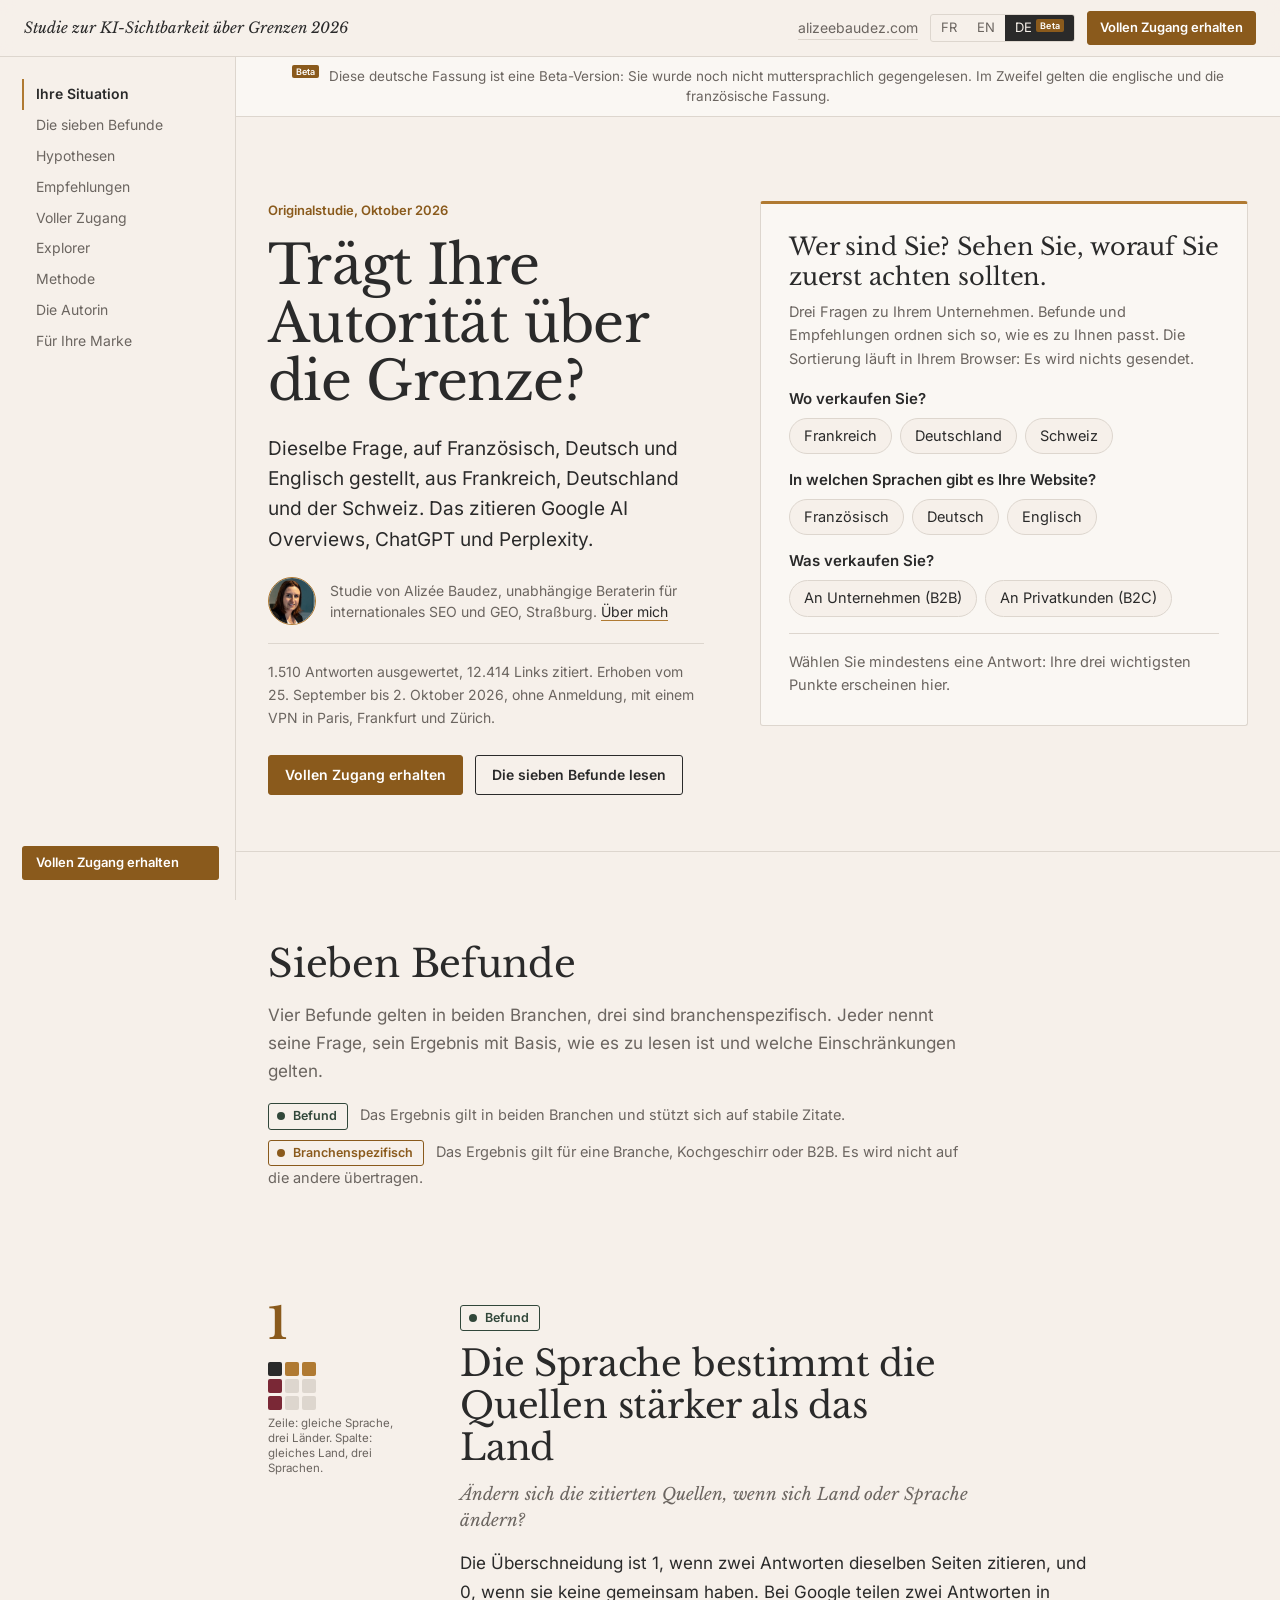
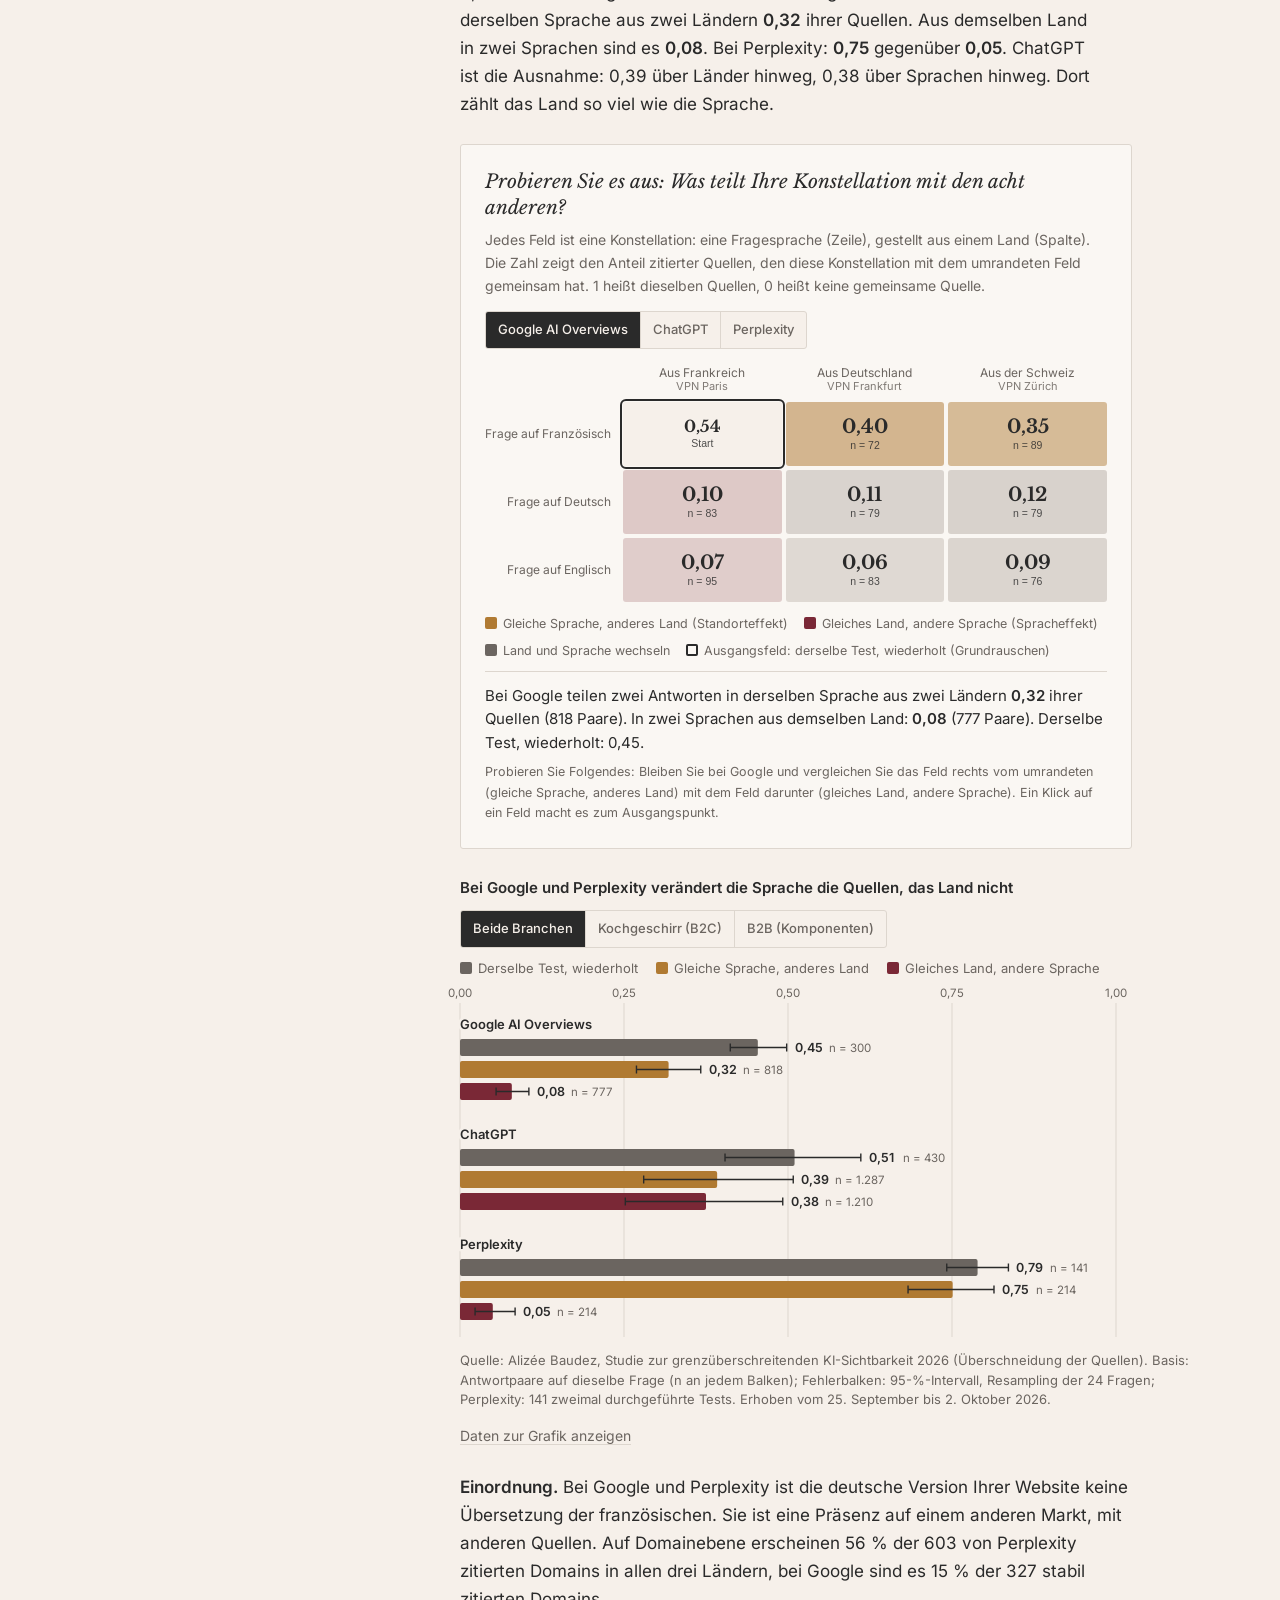
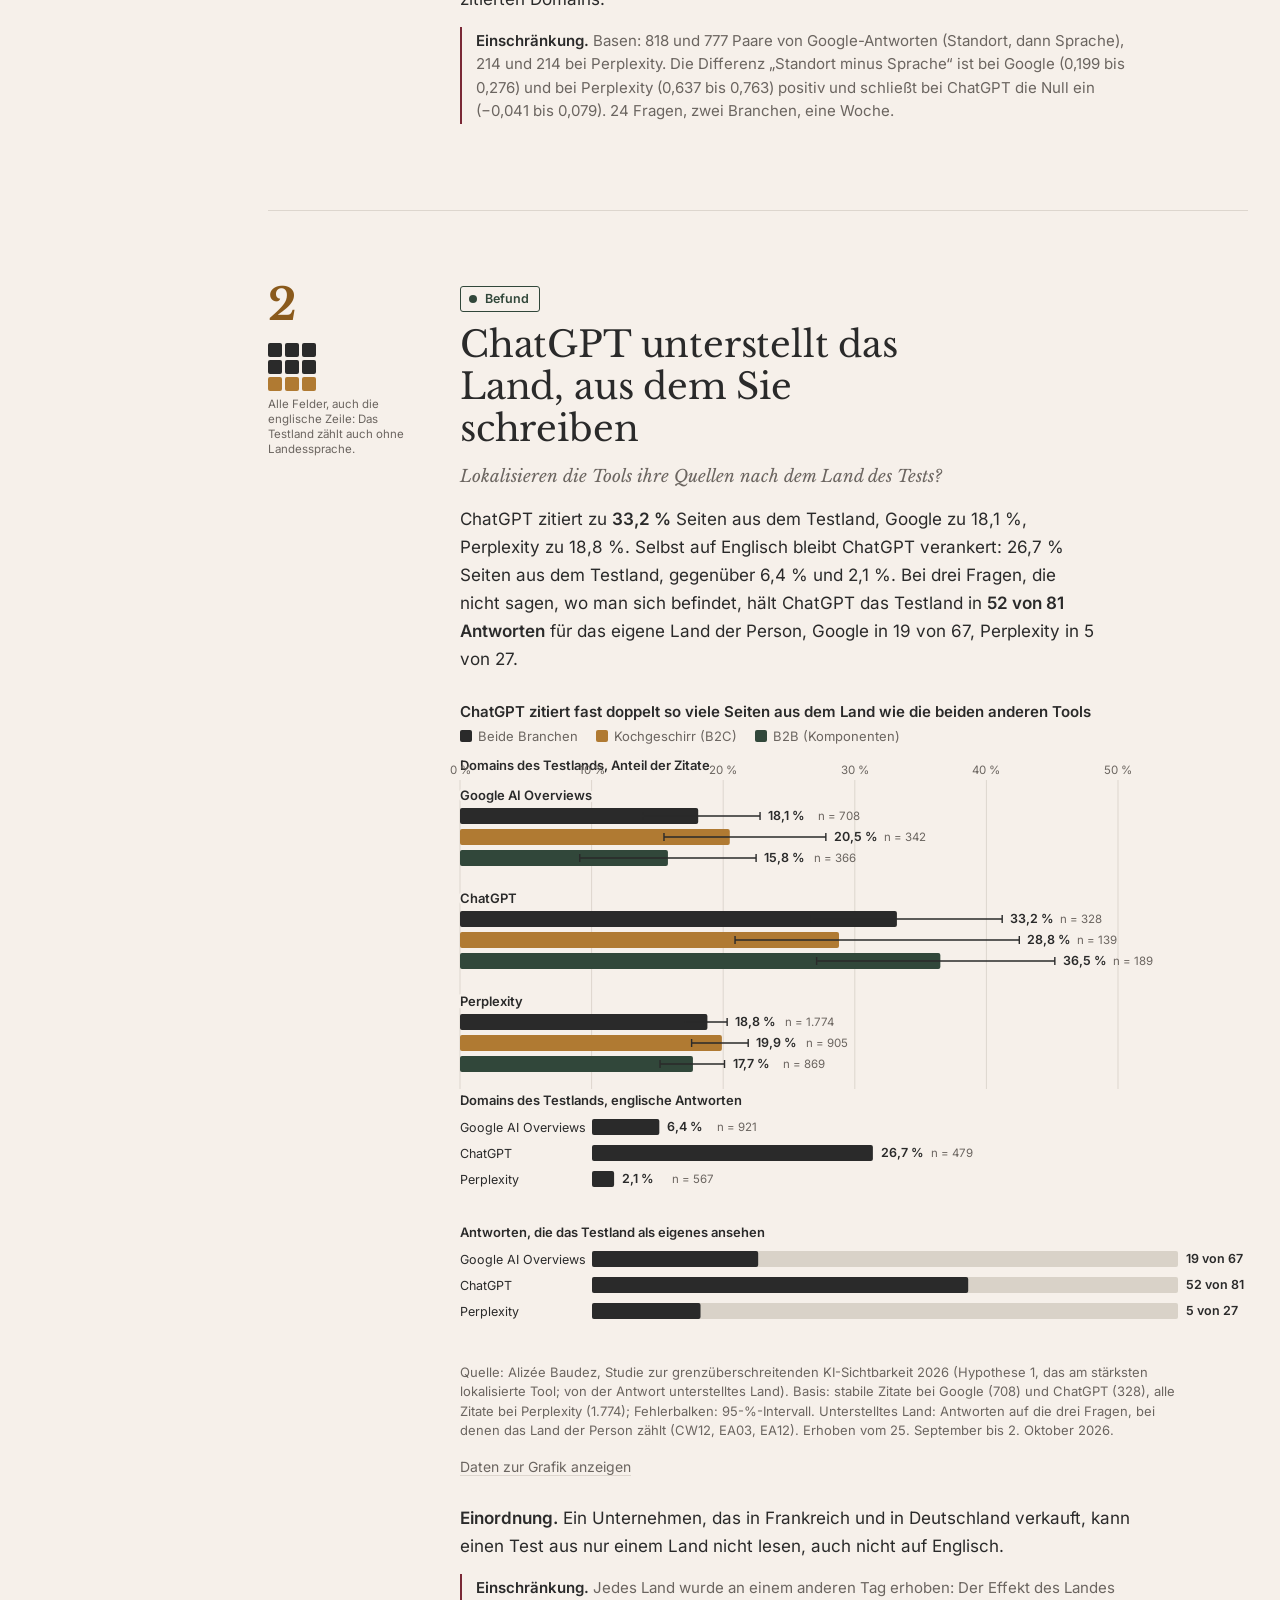
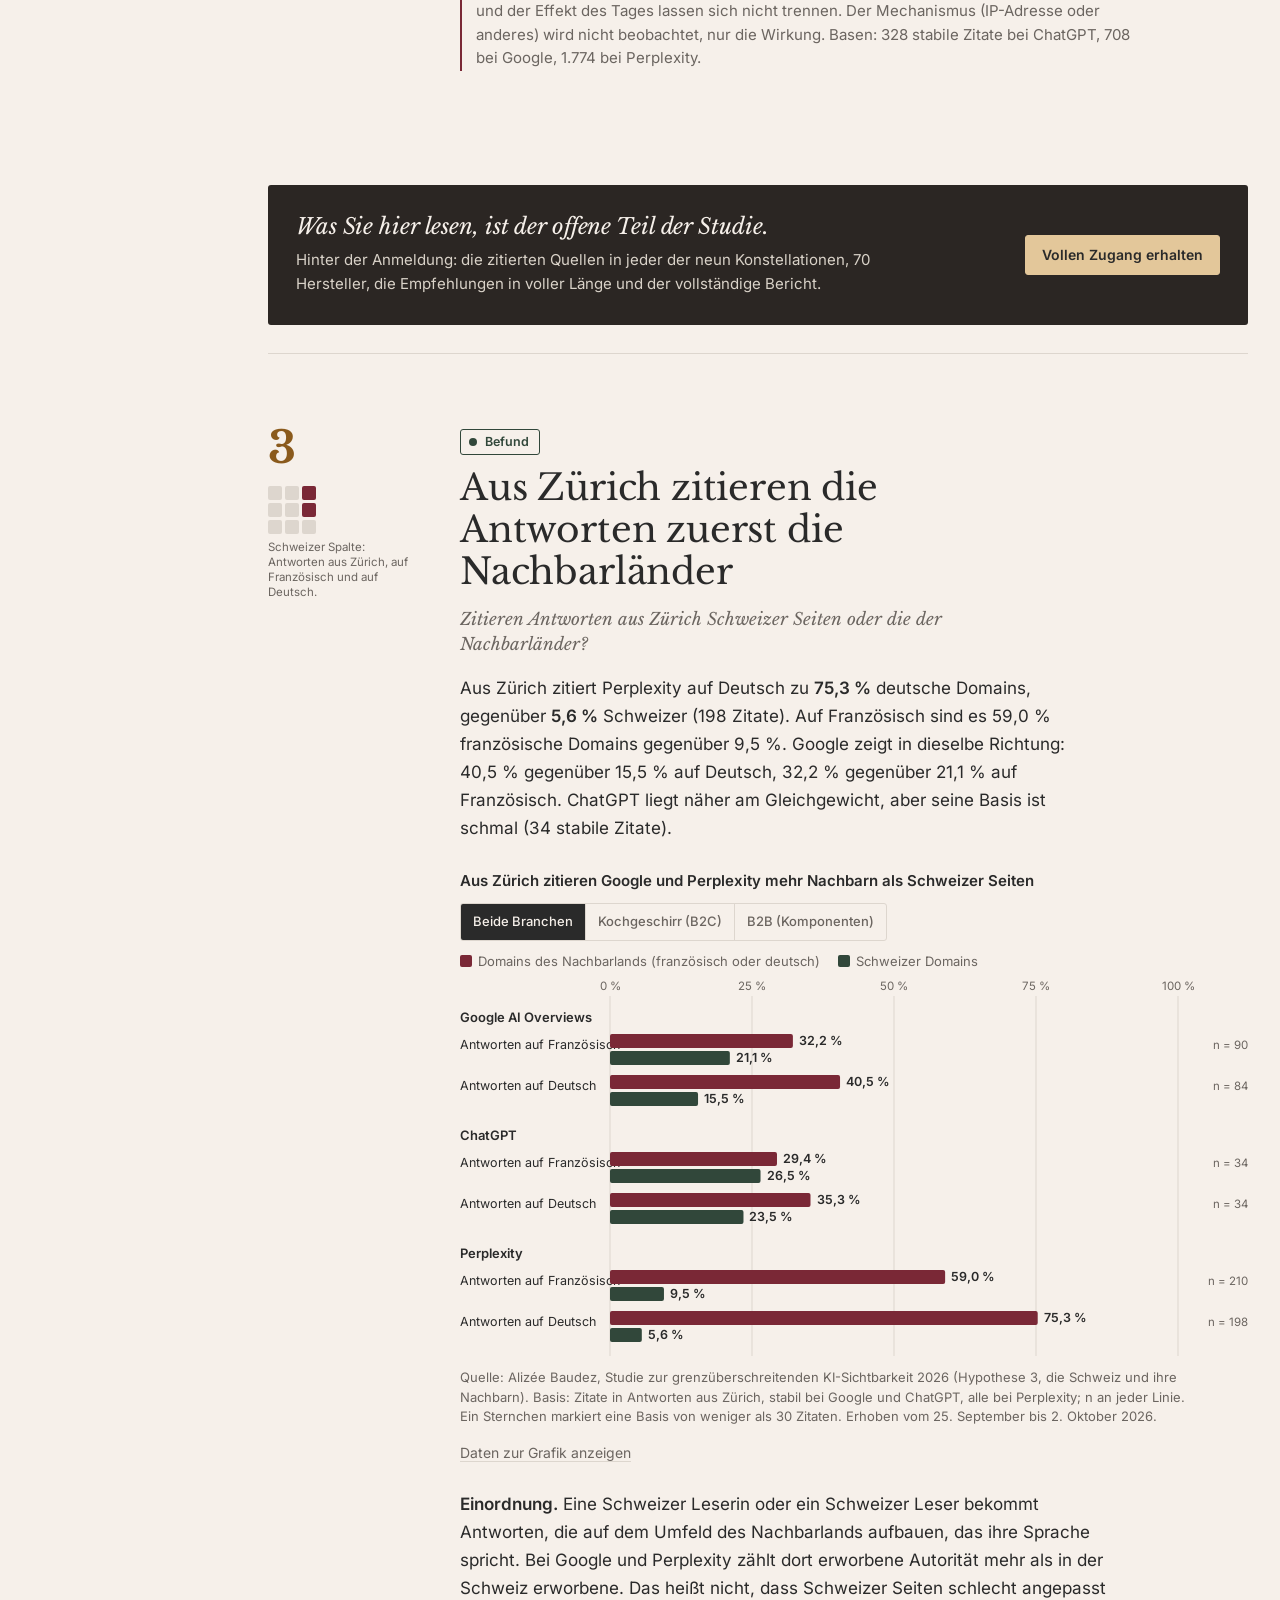
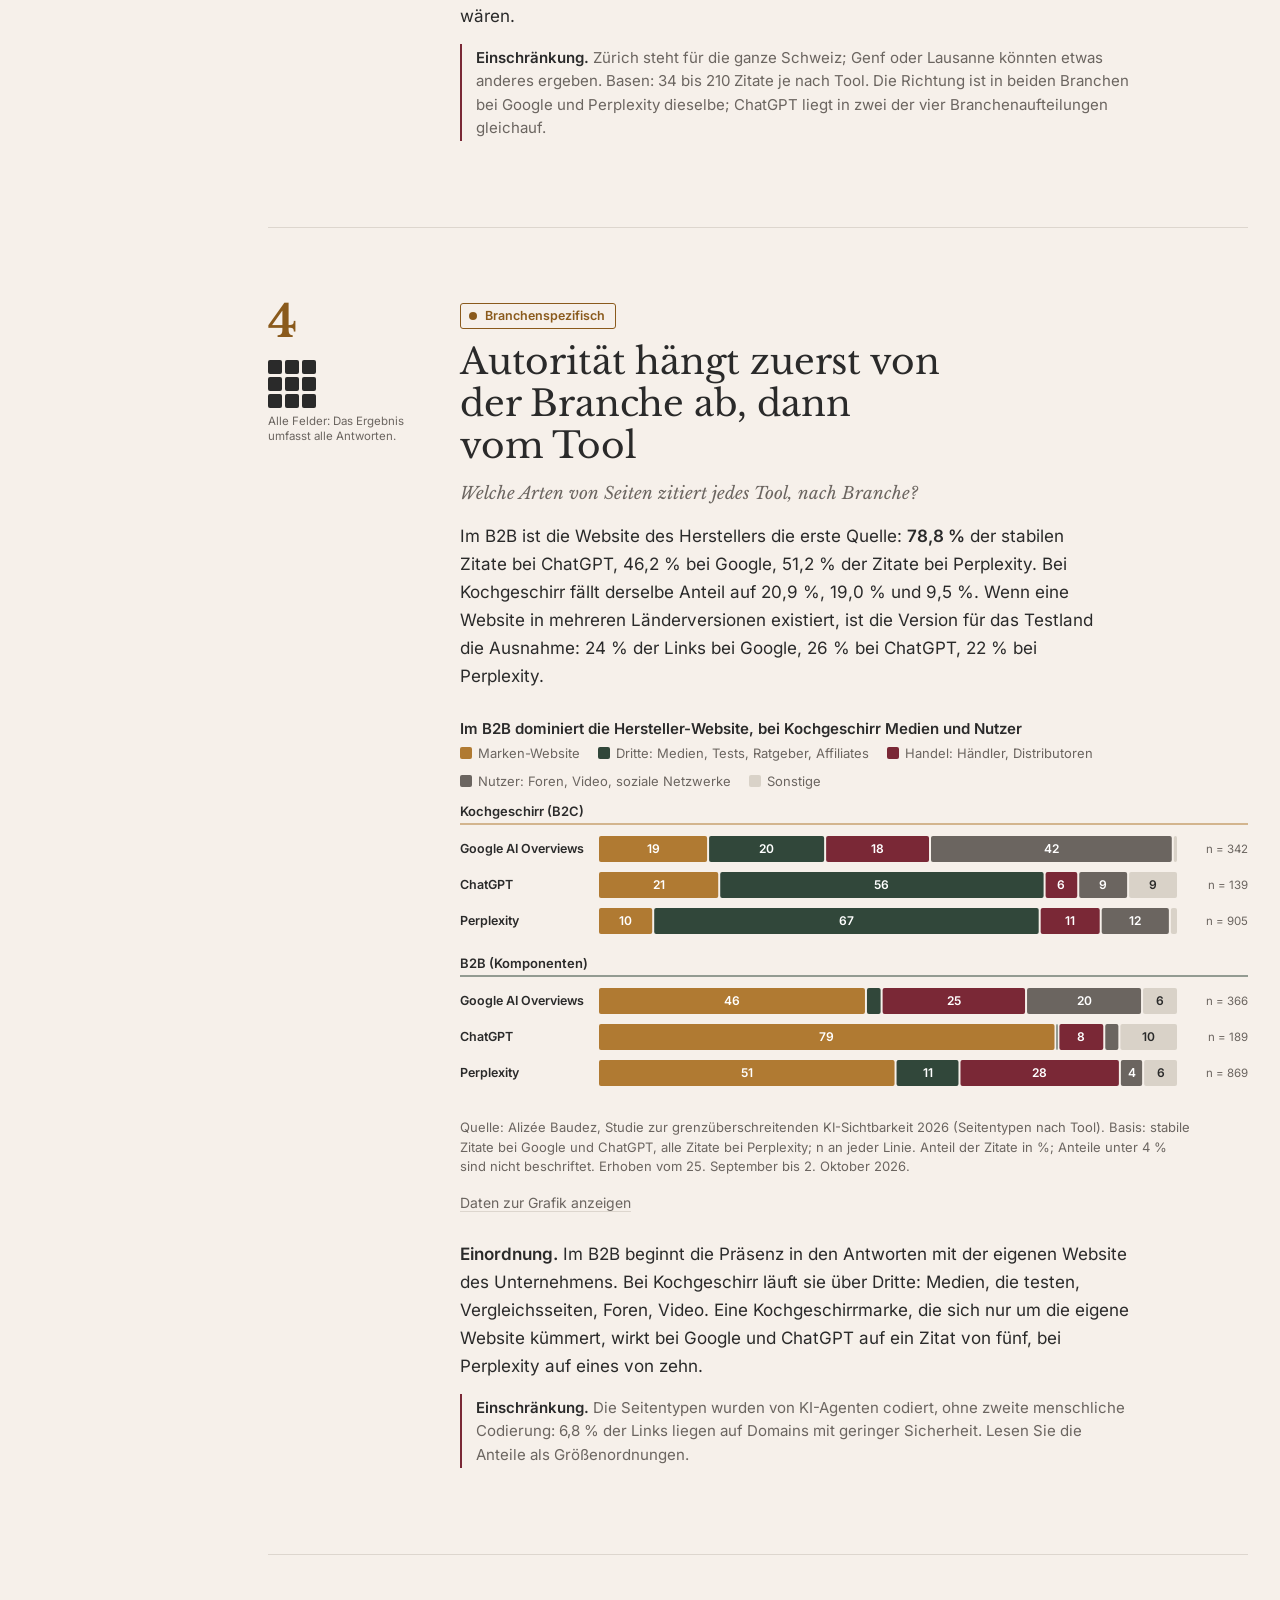
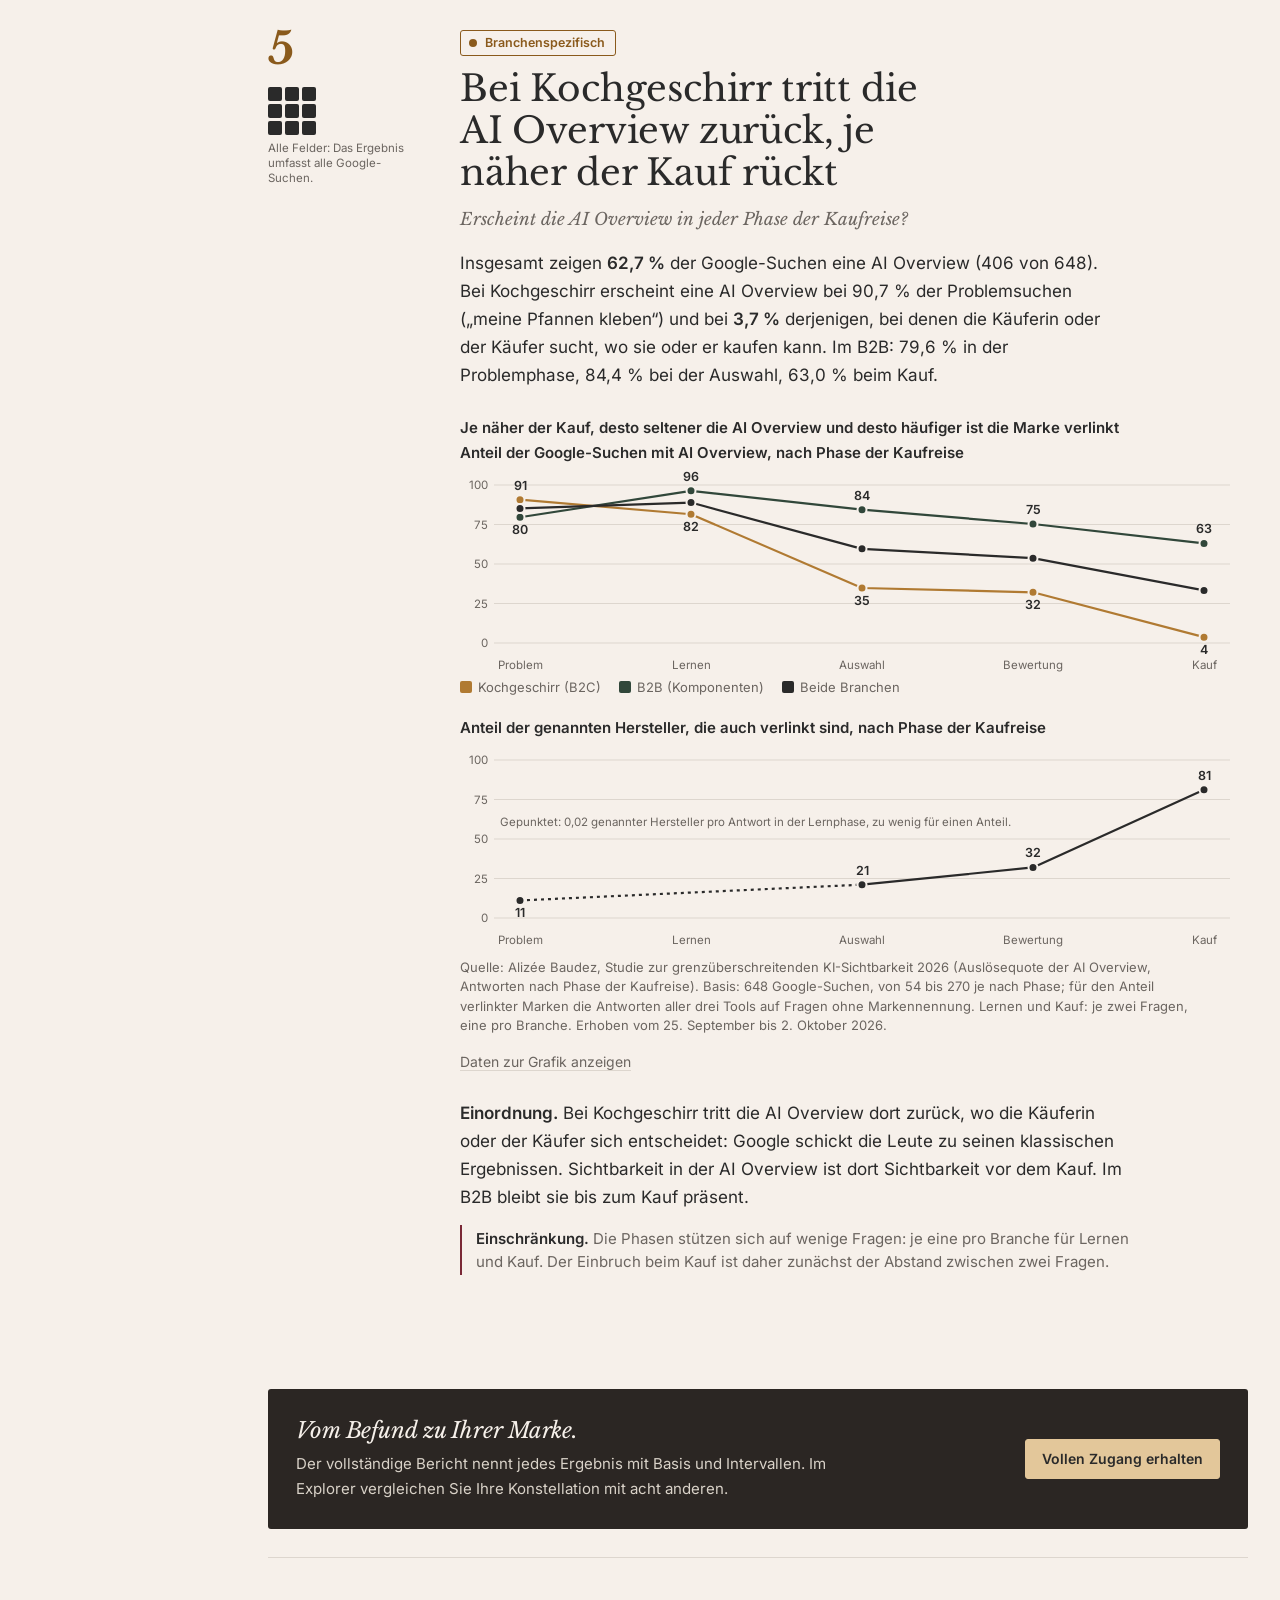
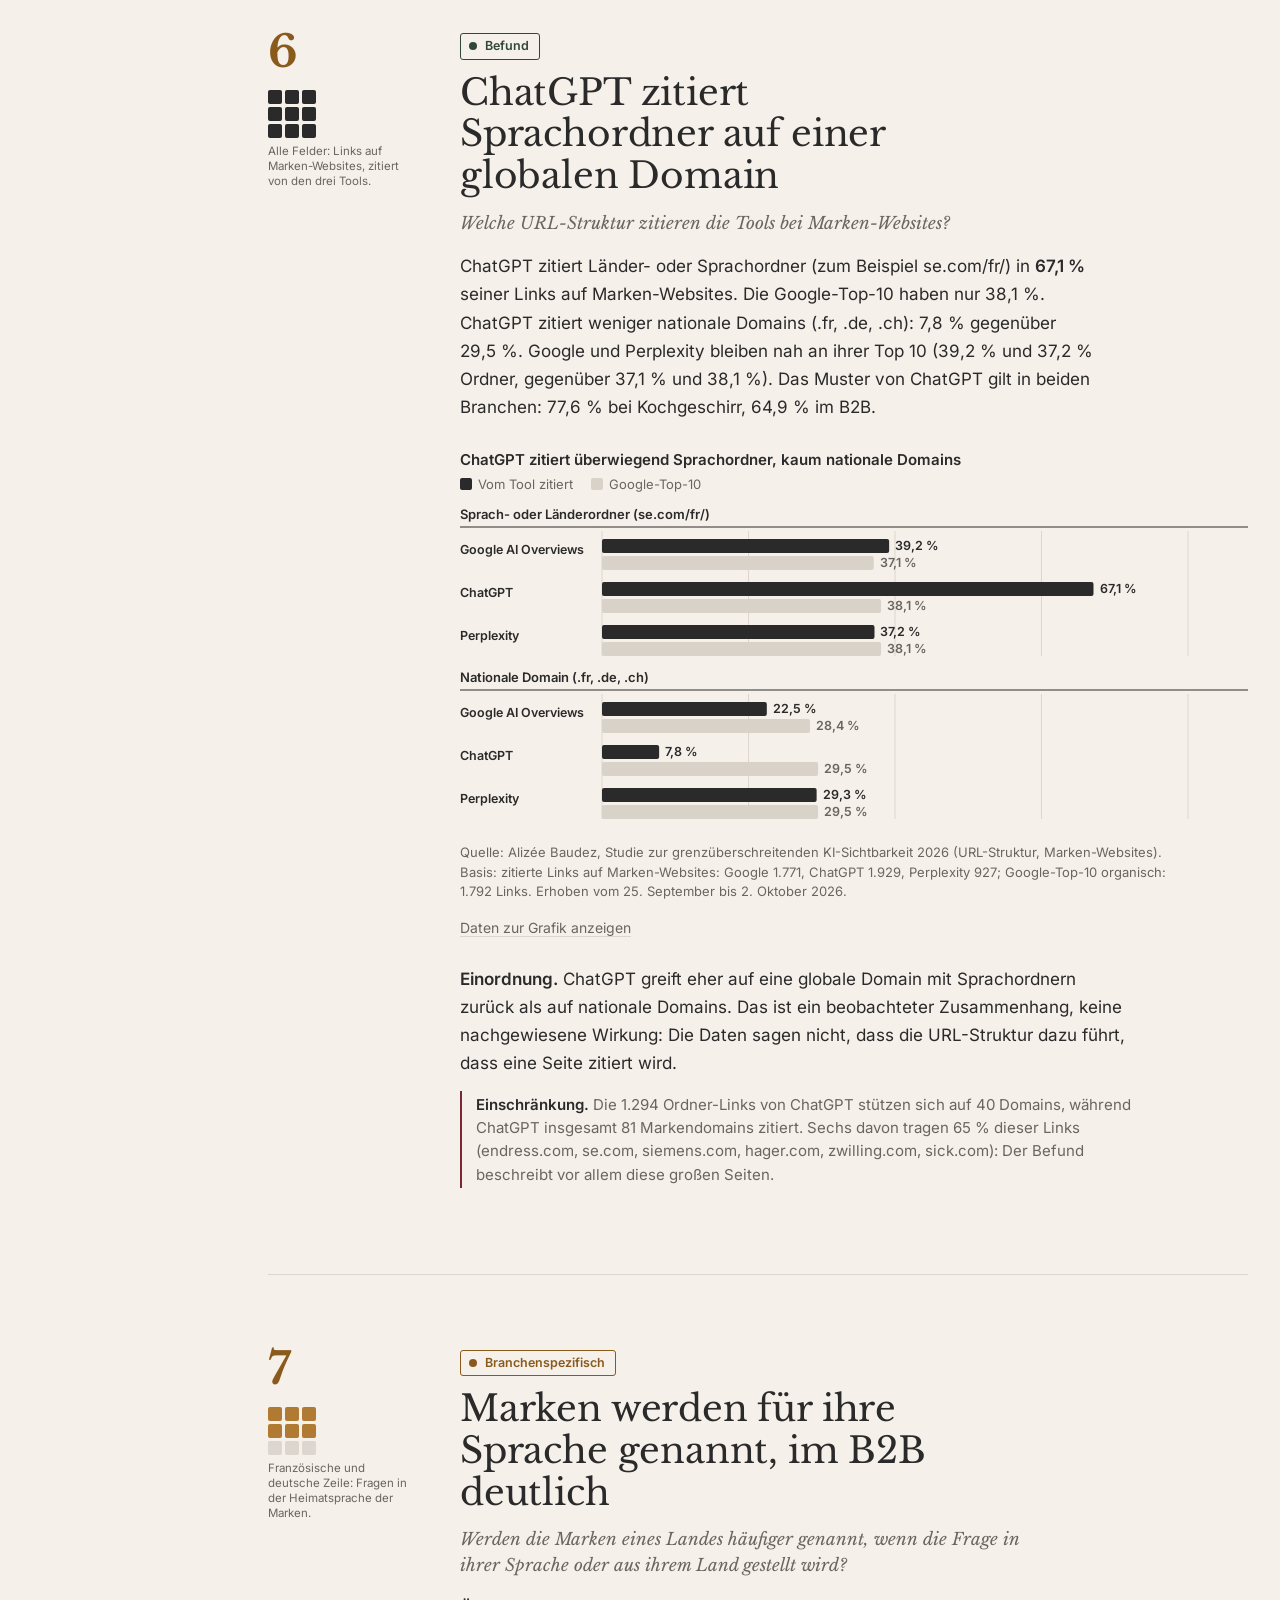
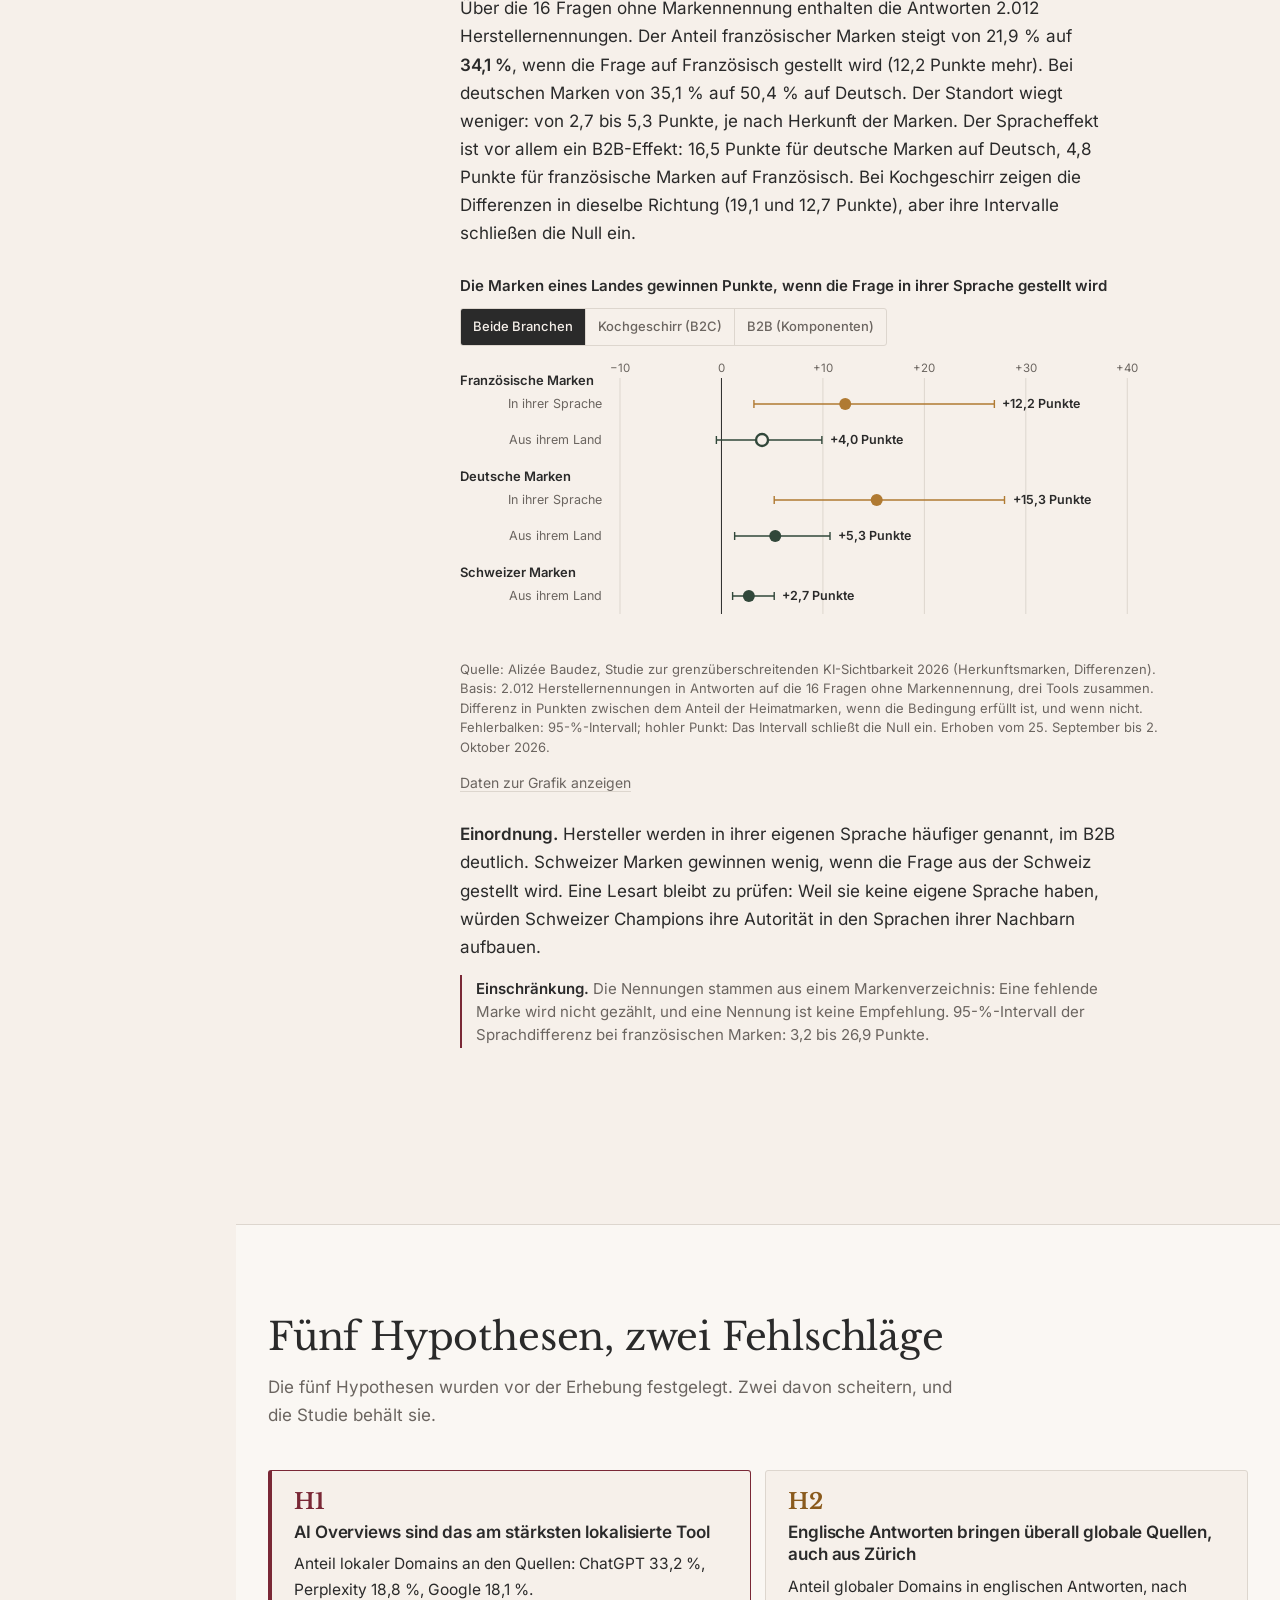
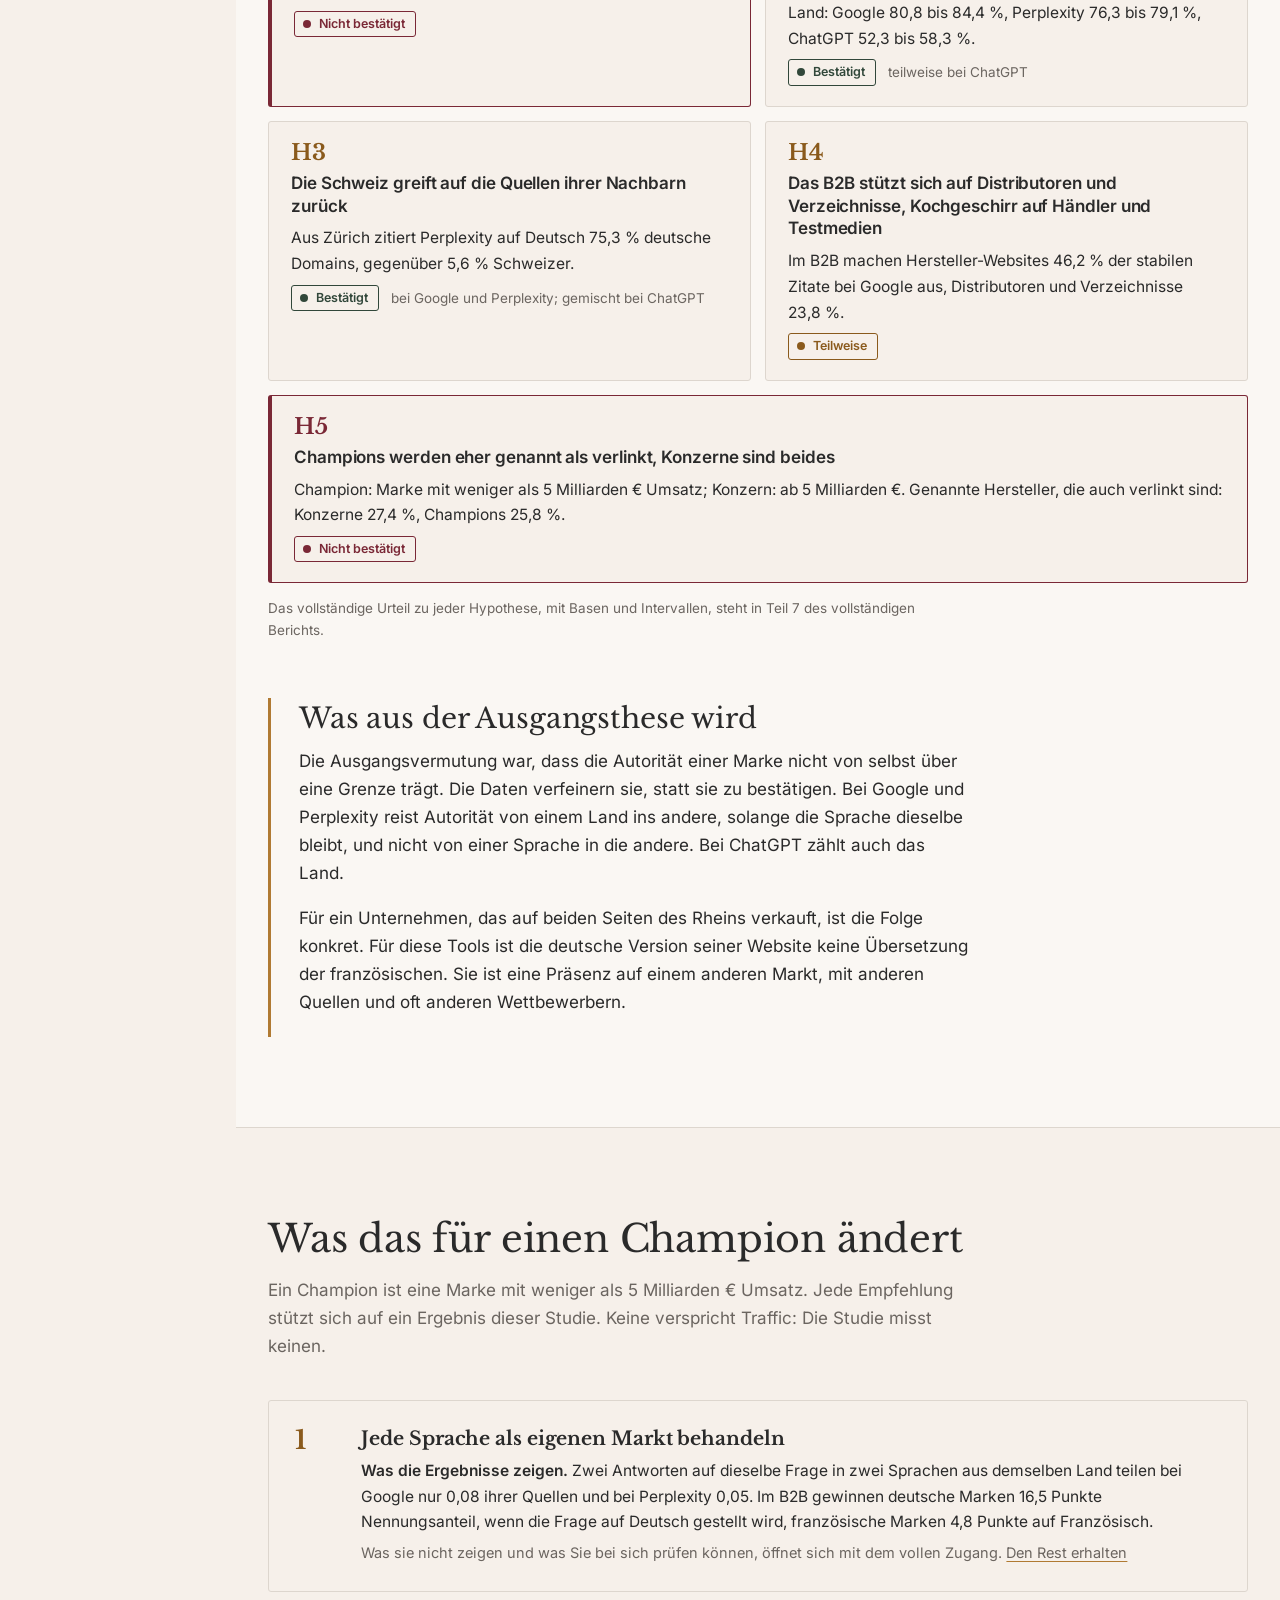
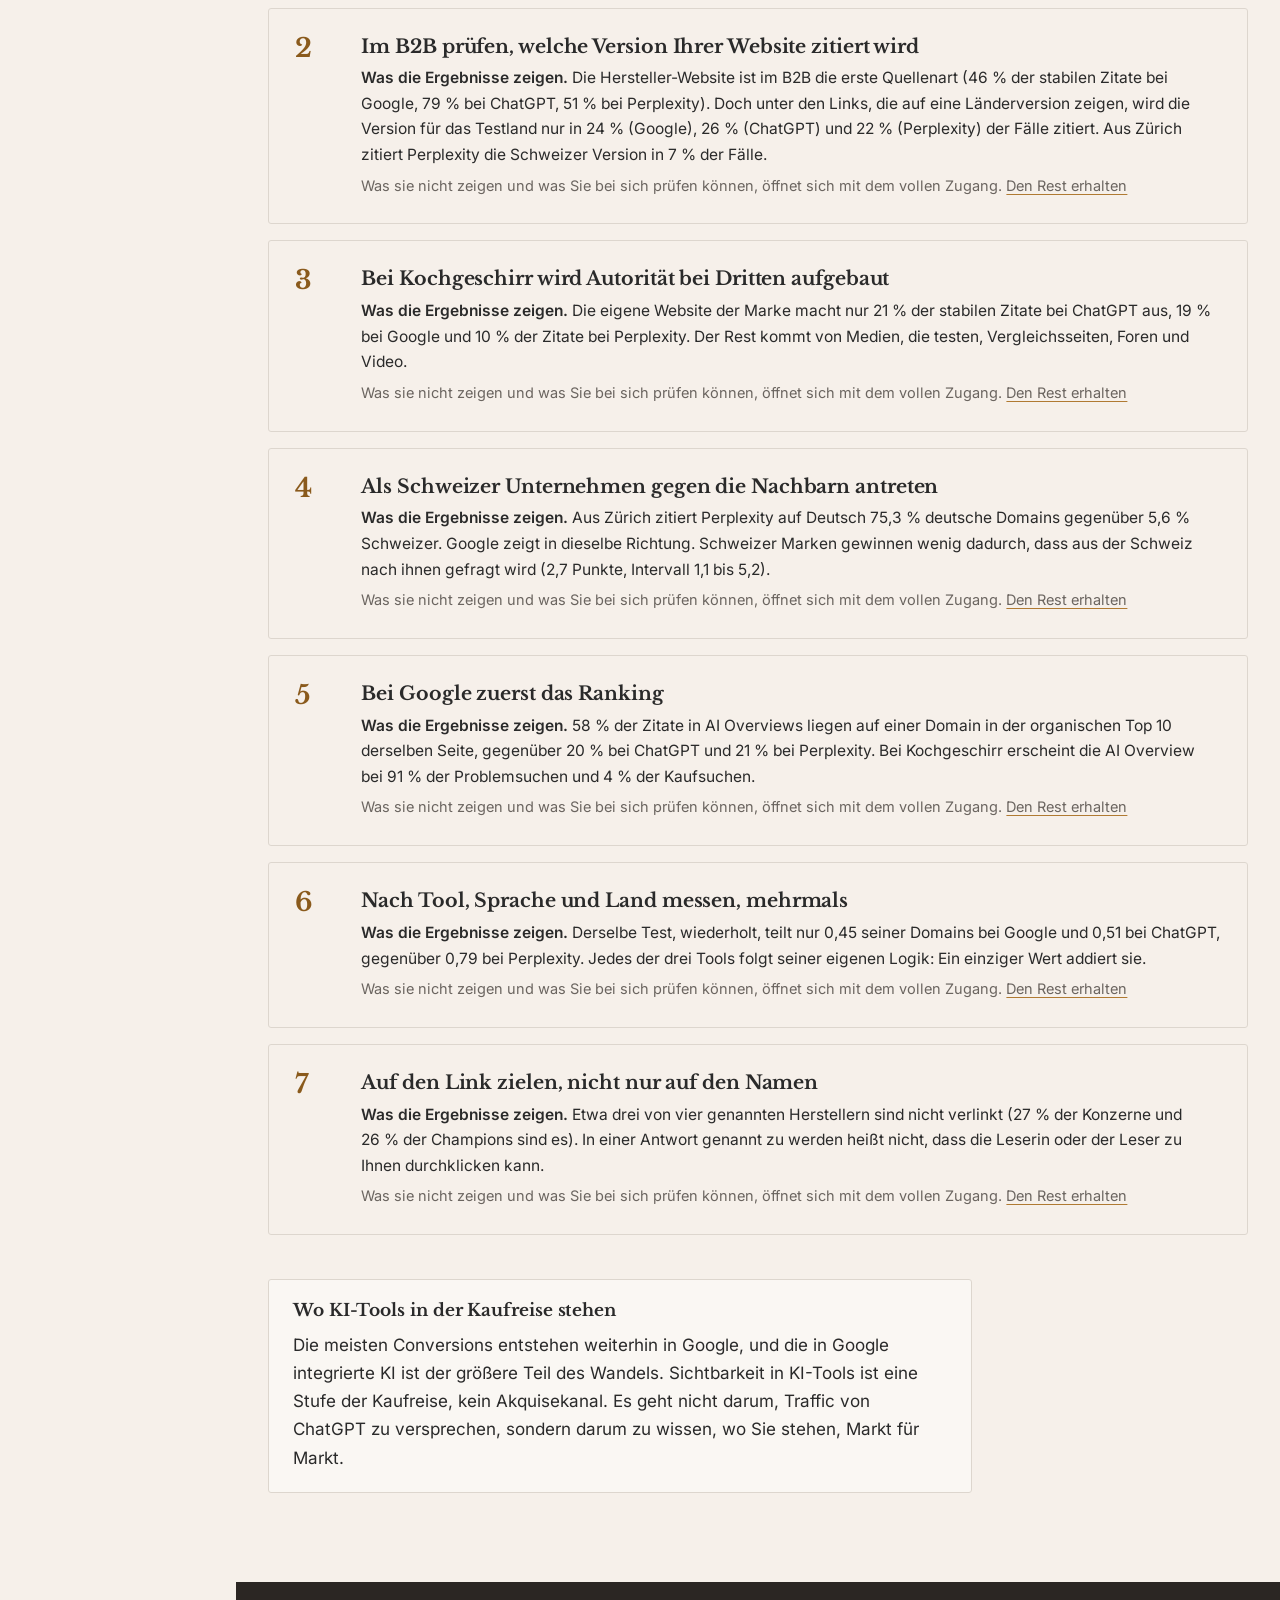
==== de/index.html @ bb364234 "Publish the multi-market AI visibility study microsite (EN, FR, DE Beta) Co-Authored-By: Claude Sonn" ====
<!doctype html>
<html lang="de">
<head>
<meta charset="utf-8">
<meta name="viewport" content="width=device-width,initial-scale=1">
<title>Studie zur grenzüberschreitenden KI-Sichtbarkeit 2026: Trägt Ihre Autorität über die Grenze?</title>
<meta name="description" content="Was Google AI Overviews, ChatGPT und Perplexity zitieren, wenn dieselbe Frage auf Französisch, Deutsch und Englisch aus Frankreich, Deutschland und der Schweiz gestellt wird. 1.510 Antworten ausgewertet, 12.414 Links zitiert.">
<meta name="robots" content="noindex,follow"><meta name="color-scheme" content="light dark">
<link rel="canonical" href="https://alizeebaudez.github.io/multi-market-ai-visibility-study/de/">
<link rel="alternate" hreflang="fr" href="https://alizeebaudez.github.io/multi-market-ai-visibility-study/fr/"><link rel="alternate" hreflang="en" href="https://alizeebaudez.github.io/multi-market-ai-visibility-study/"><link rel="alternate" hreflang="x-default" href="https://alizeebaudez.github.io/multi-market-ai-visibility-study/">
<meta property="og:type" content="article"><meta property="og:title" content="Trägt Ihre Autorität über die Grenze?"><meta property="og:description" content="Was Google AI Overviews, ChatGPT und Perplexity zitieren, wenn dieselbe Frage auf Französisch, Deutsch und Englisch aus Frankreich, Deutschland und der Schweiz gestellt wird. 1.510 Antworten ausgewertet, 12.414 Links zitiert.">
<meta property="og:locale" content="de_DE"><meta property="og:url" content="https://alizeebaudez.github.io/multi-market-ai-visibility-study/de/">
<link rel="preload" href="../assets/fonts/libre-baskerville-latin-400-normal.woff2" as="font" type="font/woff2" crossorigin><link rel="preload" href="../assets/fonts/inter-latin-400-normal.woff2" as="font" type="font/woff2" crossorigin>
<link rel="icon" href="data:image/svg+xml,%3Csvg xmlns='http://www.w3.org/2000/svg' viewBox='0 0 32 32'%3E%3Crect width='32' height='32' rx='4' fill='%23B07A32'/%3E%3Cg fill='%23F6F0EA'%3E%3Crect x='6' y='6' width='6' height='6'/%3E%3Crect x='13' y='6' width='6' height='6' opacity='.7'/%3E%3Crect x='20' y='6' width='6' height='6' opacity='.7'/%3E%3Crect x='6' y='13' width='6' height='6' opacity='.5'/%3E%3Crect x='13' y='13' width='6' height='6' opacity='.3'/%3E%3Crect x='20' y='13' width='6' height='6' opacity='.3'/%3E%3Crect x='6' y='20' width='6' height='6' opacity='.5'/%3E%3Crect x='13' y='20' width='6' height='6' opacity='.3'/%3E%3Crect x='20' y='20' width='6' height='6' opacity='.3'/%3E%3C/g%3E%3C/svg%3E">
<link rel="stylesheet" href="../assets/style.css?v=2804ca9c">
</head>
<body>
<a class="skip" href="#main">Zum Inhalt springen</a>
<header class="top">
  <div class="wrap">
    <a class="brand" href="#top">Studie zur KI-Sichtbarkeit über Grenzen 2026</a>
    <div class="tools">
      <a class="home-link" href="https://alizeebaudez.com">alizeebaudez.com</a>
      <div class="lang" role="group" aria-label="Sprache"><a href="../fr/" hreflang="fr" lang="fr">FR</a><a href="../" hreflang="en" lang="en">EN</a><a href="./" hreflang="de" lang="de" aria-current="true">DE<sup class="beta-pill">Beta</sup></a></div>
      <a class="btn amber sm locked-only" href="#acces">Vollen Zugang erhalten</a>
      <a class="btn ghost sm unlocked-only" href="#acces">Bericht und Zusammenfassung</a>
    </div>
  </div>
  <details class="chap-m"><summary><span class="cm-l">Kapitel</span><span class="cm-c" aria-hidden="true"></span></summary><nav aria-label="Kapitel dieser Seite"><ol><li><a href="#situation" data-ch="situation">Ihre Situation</a></li><li class=has-sub><a href="#constats" data-ch="constats">Die sieben Befunde</a><ol class="sub"><li><a href="#f1" data-ch="f1">Sprache vor Land</a></li><li><a href="#f2" data-ch="f2">ChatGPT lokalisiert</a></li><li><a href="#f3" data-ch="f3">Zürich und seine Nachbarn</a></li><li><a href="#f4" data-ch="f4">Autorität und Branche</a></li><li><a href="#f5" data-ch="f5">AI Overviews und Kauf</a></li><li><a href="#f6" data-ch="f6">Sprachordner</a></li><li><a href="#f7" data-ch="f7">Marken und Sprache</a></li></ol></li><li><a href="#hypotheses" data-ch="hypotheses">Hypothesen</a></li><li><a href="#recommandations" data-ch="recommandations">Empfehlungen</a></li><li><a href="#acces" data-ch="acces">Voller Zugang</a></li><li><a href="#explorateur" data-ch="explorateur">Explorer</a></li><li><a href="#methode" data-ch="methode">Methode</a></li><li><a href="#autrice" data-ch="autrice">Die Autorin</a></li><li><a href="#offre" data-ch="offre">Für Ihre Marke</a></li></ol><p class="home-m"><a href="https://alizeebaudez.com">alizeebaudez.com</a></p></nav></details>
  <div class="prog" role="progressbar" aria-label="Lesefortschritt" aria-valuemin="0" aria-valuemax="100" aria-valuenow="0"><i></i></div>
</header>
<div class="beta-bar" role="note"><span class="beta-pill">Beta</span> Diese deutsche Fassung ist eine Beta-Version: Sie wurde noch nicht muttersprachlich gegengelesen. Im Zweifel gelten die englische und die französische Fassung.</div>
<aside class="rail" aria-label="Kapitel dieser Seite">
  <nav><ol><li><a href="#situation" data-ch="situation">Ihre Situation</a></li><li class=has-sub><a href="#constats" data-ch="constats">Die sieben Befunde</a><ol class="sub"><li><a href="#f1" data-ch="f1">Sprache vor Land</a></li><li><a href="#f2" data-ch="f2">ChatGPT lokalisiert</a></li><li><a href="#f3" data-ch="f3">Zürich und seine Nachbarn</a></li><li><a href="#f4" data-ch="f4">Autorität und Branche</a></li><li><a href="#f5" data-ch="f5">AI Overviews und Kauf</a></li><li><a href="#f6" data-ch="f6">Sprachordner</a></li><li><a href="#f7" data-ch="f7">Marken und Sprache</a></li></ol></li><li><a href="#hypotheses" data-ch="hypotheses">Hypothesen</a></li><li><a href="#recommandations" data-ch="recommandations">Empfehlungen</a></li><li><a href="#acces" data-ch="acces">Voller Zugang</a></li><li><a href="#explorateur" data-ch="explorateur">Explorer</a></li><li><a href="#methode" data-ch="methode">Methode</a></li><li><a href="#autrice" data-ch="autrice">Die Autorin</a></li><li><a href="#offre" data-ch="offre">Für Ihre Marke</a></li></ol></nav>
  <div class="rail-cta"><a class="btn amber sm locked-only" href="#acces">Vollen Zugang erhalten</a><a class="rail-docs unlocked-only" href="#acces">Meine Dokumente</a></div>
</aside>

<main id="main">
<section class="hero" id="top"><div class="wrap"><div class="hero-grid">
  <div class="hero-l">
    <p class="kicker">Originalstudie, Oktober 2026</p>
    <h1>Trägt Ihre Autorität über die Grenze?</h1>
    <p class="lede">Dieselbe Frage, auf Französisch, Deutsch und Englisch gestellt, aus Frankreich, Deutschland und der Schweiz. Das zitieren Google AI Overviews, ChatGPT und Perplexity.</p>
    <div class="byline"><img src="../assets/img/alizee.jpg" alt="" width="48" height="48"><p>Studie von Alizée Baudez, unabhängige Beraterin für internationales SEO und GEO, Straßburg. <a href="#autrice">Über mich</a></p></div>
    <p class="facts">1.510 Antworten ausgewertet, 12.414 Links zitiert. Erhoben vom 25. September bis 2. Oktober 2026, ohne Anmeldung, mit einem VPN in Paris, Frankfurt und Zürich.</p>
    <div class="cta"><a class="btn amber locked-only" href="#acces">Vollen Zugang erhalten</a><a class="btn ghost" href="#constats">Die sieben Befunde lesen</a></div>
  </div>
  <div class="sit" id="situation">
    <h2>Wer sind Sie? Sehen Sie, worauf Sie zuerst achten sollten.</h2>
    <p class="sit-intro">Drei Fragen zu Ihrem Unternehmen. Befunde und Empfehlungen ordnen sich so, wie es zu Ihnen passt. Die Sortierung läuft in Ihrem Browser: Es wird nichts gesendet.</p>
    <fieldset><legend>Wo verkaufen Sie?</legend><div class="chips"><label class="chip"><input type="checkbox" name="mk" value="FR"><span>Frankreich</span></label><label class="chip"><input type="checkbox" name="mk" value="DE"><span>Deutschland</span></label><label class="chip"><input type="checkbox" name="mk" value="CH"><span>Schweiz</span></label></div></fieldset>
    <fieldset><legend>In welchen Sprachen gibt es Ihre Website?</legend><div class="chips"><label class="chip"><input type="checkbox" name="lg" value="fr"><span>Französisch</span></label><label class="chip"><input type="checkbox" name="lg" value="de"><span>Deutsch</span></label><label class="chip"><input type="checkbox" name="lg" value="en"><span>Englisch</span></label></div></fieldset>
    <fieldset><legend>Was verkaufen Sie?</legend><div class="chips"><label class="chip"><input type="checkbox" name="kd" value="b2b"><span>An Unternehmen (B2B)</span></label><label class="chip"><input type="checkbox" name="kd" value="b2c"><span>An Privatkunden (B2C)</span></label></div></fieldset>
    <div class="sit-out" aria-live="polite">
      <p class="sit-empty">Wählen Sie mindestens eine Antwort: Ihre drei wichtigsten Punkte erscheinen hier.</p>
      <p class="out-h"><b>Zuerst für Sie wichtig</b></p>
      <ol></ol>
      <p class="sit-go" hidden><a href="#constats">Befunde in dieser Reihenfolge lesen</a></p>
      <div class="sit-mail" hidden>
        <button type="button" class="btn amber sit-mail-open" aria-expanded="false" aria-controls="mailf">Meine Prioritäten per E-Mail erhalten</button>
        <form class="mailf" id="mailf" novalidate hidden>
          <p class="mf-h">Ihre Prioritäten, der vollständige Bericht und die Zusammenfassung in einer Nachricht.</p>
          <div class="fld"><label for="m-name">Vorname</label><input type="text" id="m-name" name="name" autocomplete="given-name" required></div>
          <div class="fld"><label for="m-email">E-Mail-Adresse</label><input type="email" id="m-email" name="email" autocomplete="email" inputmode="email" required></div>
          <div class="hp" aria-hidden="true"><label>Website <input type="text" name="website" tabindex="-1" autocomplete="off"></label></div>
          <label class="consent"><input type="checkbox" name="consent" required><span>Ich bin damit einverstanden, meine Prioritäten, den Bericht und Neuigkeiten von Alizée Baudez zur internationalen Sichtbarkeit in Google und in KI-Tools zu erhalten. Ich kann mich jederzeit abmelden.</span></label>
          <button class="btn" type="submit" data-label="Meine Prioritäten senden">Meine Prioritäten senden</button>
          <p class="msg" role="status" aria-live="polite"></p>
          <p class="fine">Ihre Daten werden von MailerLite für Alizée Baudez verarbeitet. Einzelheiten in der <a href="https://alizeebaudez.com/privacy-policy">Datenschutzerklärung</a>.</p>
        </form>
        <p class="mail-ok" role="status" hidden>Danke. Bitte prüfen Sie Ihr Postfach: Bestätigen Sie Ihre Anmeldung, um Ihre Prioritäten, den vollständigen Bericht und die Zusammenfassung zu erhalten. Der volle Zugang ist auf dieser Seite bereits geöffnet.</p>
      </div>
      <p class="sit-note" hidden>Befunde und Empfehlungen weiter unten sind für Sie neu geordnet. <button type="button" class="sit-reset">Alles zurücksetzen</button></p>
    </div>
  </div>
</div></div></section>

<section class="sec" id="constats" aria-labelledby="f-h"><div class="wrap">
  <div class="sec-h"><h2 id="f-h">Sieben Befunde</h2><p>Vier Befunde gelten in beiden Branchen, drei sind branchenspezifisch. Jeder nennt seine Frage, sein Ergebnis mit Basis, wie es zu lesen ist und welche Einschränkungen gelten.</p>
    <ul class="f-legend"><li><span class="tag t-finding">Befund</span> Das Ergebnis gilt in beiden Branchen und stützt sich auf stabile Zitate.</li><li><span class="tag t-vertical">Branchenspezifisch</span> Das Ergebnis gilt für eine Branche, Kochgeschirr oder B2B. Es wird nicht auf die andere übertragen.</li></ul></div>
  <div class="stem">
<article class="finding" id="f1">
  <div class="f-side"><div class="f-no" aria-hidden="true">1</div><div><div class="glyph" aria-hidden="true"><i class="on"></i><i class="a"></i><i class="a"></i><i class="b"></i><i></i><i></i><i class="b"></i><i></i><i></i></div><p class="glyph-cap">Zeile: gleiche Sprache, drei Länder. Spalte: gleiches Land, drei Sprachen.</p></div></div>
  <div class="f-main">
    <p style="margin:0"><span class="tag t-finding">Befund</span><span class="badge-you">Für Sie</span></p>
    <h3>Die Sprache bestimmt die Quellen stärker als das Land</h3>
    <p class="f-q">Ändern sich die zitierten Quellen, wenn sich Land oder Sprache ändern?</p>
    <p class="f-lead">Die Überschneidung ist 1, wenn zwei Antworten dieselben Seiten zitieren, und 0, wenn sie keine gemeinsam haben. Bei Google teilen zwei Antworten in derselben Sprache aus zwei Ländern <strong>0,32</strong> ihrer Quellen. Aus demselben Land in zwei Sprachen sind es <strong>0,08</strong>. Bei Perplexity: <strong>0,75</strong> gegenüber <strong>0,05</strong>. ChatGPT ist die Ausnahme: 0,39 über Länder hinweg, 0,38 über Sprachen hinweg. Dort zählt das Land so viel wie die Sprache.</p>
    <p class="for-you"></p>
    <figure class="mx" id="mx" aria-labelledby="mx-t">
      <p class="mx-t" id="mx-t">Probieren Sie es aus: Was teilt Ihre Konstellation mit den acht anderen?</p>
      <p class="sub">Jedes Feld ist eine Konstellation: eine Fragesprache (Zeile), gestellt aus einem Land (Spalte). Die Zahl zeigt den Anteil zitierter Quellen, den diese Konstellation mit dem umrandeten Feld gemeinsam hat. 1 heißt dieselben Quellen, 0 heißt keine gemeinsame Quelle.</p>
      <div id="mx-seg"></div>
      <div class="mx-grid"></div>
      <div class="mx-legend"><span><i style="background:var(--amber)"></i>Gleiche Sprache, anderes Land (Standorteffekt)</span><span><i style="background:var(--bordeaux)"></i>Gleiches Land, andere Sprache (Spracheffekt)</span><span><i style="background:var(--grey)"></i>Land und Sprache wechseln</span><span><i class="ring"></i>Ausgangsfeld: derselbe Test, wiederholt (Grundrauschen)</span></div>
      <p class="mx-read" aria-live="polite"></p>
      <p class="mx-hint">Probieren Sie Folgendes: Bleiben Sie bei Google und vergleichen Sie das Feld rechts vom umrandeten (gleiche Sprache, anderes Land) mit dem Feld darunter (gleiches Land, andere Sprache). Ein Klick auf ein Feld macht es zum Ausgangspunkt.</p>
    </figure>
    <figure class="fig">
      <p class="fig-t">Bei Google und Perplexity verändert die Sprache die Quellen, das Land nicht</p>
      <div class="fig-ctl"><div id="s-f1"></div></div>
      <div class="chart" id="c-f1" role="group" aria-label="Bei Google und Perplexity verändert die Sprache die Quellen, das Land nicht"></div>
      <noscript><p class="note">Die Grafiken benötigen JavaScript. Die Daten stehen in der Tabelle darunter.</p></noscript>
      <figcaption class="fig-src">Quelle: Alizée Baudez, Studie zur grenzüberschreitenden KI-Sichtbarkeit 2026 (Überschneidung der Quellen). Basis: Antwortpaare auf dieselbe Frage (n an jedem Balken); Fehlerbalken: 95-%-Intervall, Resampling der 24 Fragen; Perplexity: 141 zweimal durchgeführte Tests. Erhoben vom 25. September bis 2. Oktober 2026.</figcaption>
      <details class="data"><summary>Daten zur Grafik anzeigen</summary><div class="tscroll"><table class="dt"><thead><tr><th scope="col">Branche</th><th scope="col">Tool</th><th scope="col">Derselbe Test, wiederholt</th><th scope="col">Gleiche Sprache, anderes Land</th><th scope="col">Gleiches Land, andere Sprache</th><th scope="col">n (gleiche sprache, anderes land)</th><th scope="col">n (gleiches land, andere sprache)</th></tr></thead><tbody><tr><th scope="row">Beide Branchen</th><td>Google AI Overviews</td><td>0,45</td><td>0,32</td><td>0,08</td><td>818</td><td>777</td></tr><tr><th scope="row">Beide Branchen</th><td>ChatGPT</td><td>0,51</td><td>0,39</td><td>0,38</td><td>1.287</td><td>1.210</td></tr><tr><th scope="row">Beide Branchen</th><td>Perplexity</td><td>0,79</td><td>0,75</td><td>0,05</td><td>214</td><td>214</td></tr><tr><th scope="row">Kochgeschirr (B2C)</th><td>Google AI Overviews</td><td>0,54</td><td>0,39</td><td>0,11</td><td>299</td><td>304</td></tr><tr><th scope="row">Kochgeschirr (B2C)</th><td>ChatGPT</td><td>0,39</td><td>0,25</td><td>0,19</td><td>550</td><td>505</td></tr><tr><th scope="row">Kochgeschirr (B2C)</th><td>Perplexity</td><td>0,80</td><td>0,76</td><td>0,01</td><td>106</td><td>106</td></tr><tr><th scope="row">B2B (Komponenten)</th><td>Google AI Overviews</td><td>0,40</td><td>0,28</td><td>0,06</td><td>519</td><td>473</td></tr><tr><th scope="row">B2B (Komponenten)</th><td>ChatGPT</td><td>0,60</td><td>0,50</td><td>0,51</td><td>737</td><td>705</td></tr><tr><th scope="row">B2B (Komponenten)</th><td>Perplexity</td><td>0,78</td><td>0,74</td><td>0,08</td><td>108</td><td>108</td></tr></tbody></table></div></details>
    </figure>
    <p class="read"><b>Einordnung.</b> Bei Google und Perplexity ist die deutsche Version Ihrer Website keine Übersetzung der französischen. Sie ist eine Präsenz auf einem anderen Markt, mit anderen Quellen. Auf Domainebene erscheinen 56 % der 603 von Perplexity zitierten Domains in allen drei Ländern, bei Google sind es 15 % der 327 stabil zitierten Domains.</p>
    <p class="res"><b>Einschränkung.</b> Basen: 818 und 777 Paare von Google-Antworten (Standort, dann Sprache), 214 und 214 bei Perplexity. Die Differenz „Standort minus Sprache“ ist bei Google (0,199 bis 0,276) und bei Perplexity (0,637 bis 0,763) positiv und schließt bei ChatGPT die Null ein (−0,041 bis 0,079). 24 Fragen, zwei Branchen, eine Woche.</p>
  </div>
</article>
<article class="finding" id="f2">
  <div class="f-side"><div class="f-no" aria-hidden="true">2</div><div><div class="glyph" aria-hidden="true"><i class="on"></i><i class="on"></i><i class="on"></i><i class="on"></i><i class="on"></i><i class="on"></i><i class="a"></i><i class="a"></i><i class="a"></i></div><p class="glyph-cap">Alle Felder, auch die englische Zeile: Das Testland zählt auch ohne Landessprache.</p></div></div>
  <div class="f-main">
    <p style="margin:0"><span class="tag t-finding">Befund</span><span class="badge-you">Für Sie</span></p>
    <h3>ChatGPT unterstellt das Land, aus dem Sie schreiben</h3>
    <p class="f-q">Lokalisieren die Tools ihre Quellen nach dem Land des Tests?</p>
    <p class="f-lead">ChatGPT zitiert zu <strong>33,2 %</strong> Seiten aus dem Testland, Google zu 18,1 %, Perplexity zu 18,8 %. Selbst auf Englisch bleibt ChatGPT verankert: 26,7 % Seiten aus dem Testland, gegenüber 6,4 % und 2,1 %. Bei drei Fragen, die nicht sagen, wo man sich befindet, hält ChatGPT das Testland in <strong>52 von 81 Antworten</strong> für das eigene Land der Person, Google in 19 von 67, Perplexity in 5 von 27.</p>
    <p class="for-you"></p>
    
    <figure class="fig">
      <p class="fig-t">ChatGPT zitiert fast doppelt so viele Seiten aus dem Land wie die beiden anderen Tools</p>
      
      <div class="chart" id="c-f2" role="group" aria-label="ChatGPT zitiert fast doppelt so viele Seiten aus dem Land wie die beiden anderen Tools"></div>
      <noscript><p class="note">Die Grafiken benötigen JavaScript. Die Daten stehen in der Tabelle darunter.</p></noscript>
      <figcaption class="fig-src">Quelle: Alizée Baudez, Studie zur grenzüberschreitenden KI-Sichtbarkeit 2026 (Hypothese 1, das am stärksten lokalisierte Tool; von der Antwort unterstelltes Land). Basis: stabile Zitate bei Google (708) und ChatGPT (328), alle Zitate bei Perplexity (1.774); Fehlerbalken: 95-%-Intervall. Unterstelltes Land: Antworten auf die drei Fragen, bei denen das Land der Person zählt (CW12, EA03, EA12). Erhoben vom 25. September bis 2. Oktober 2026.</figcaption>
      <details class="data"><summary>Daten zur Grafik anzeigen</summary><div class="tscroll"><table class="dt"><thead><tr><th scope="col">Tool</th><th scope="col">Beide Branchen</th><th scope="col">Kochgeschirr (B2C)</th><th scope="col">B2B</th><th scope="col">Englische Antworten</th><th scope="col">Testland für das eigene der Person gehalten</th></tr></thead><tbody><tr><th scope="row">Google AI Overviews</th><td>18,1 %</td><td>20,5 %</td><td>15,8 %</td><td>6,4 %</td><td>19 / 67</td></tr><tr><th scope="row">ChatGPT</th><td>33,2 %</td><td>28,8 %</td><td>36,5 %</td><td>26,7 %</td><td>52 / 81</td></tr><tr><th scope="row">Perplexity</th><td>18,8 %</td><td>19,9 %</td><td>17,7 %</td><td>2,1 %</td><td>5 / 27</td></tr></tbody></table></div></details>
    </figure>
    <p class="read"><b>Einordnung.</b> Ein Unternehmen, das in Frankreich und in Deutschland verkauft, kann einen Test aus nur einem Land nicht lesen, auch nicht auf Englisch.</p>
    <p class="res"><b>Einschränkung.</b> Jedes Land wurde an einem anderen Tag erhoben: Der Effekt des Landes und der Effekt des Tages lassen sich nicht trennen. Der Mechanismus (IP-Adresse oder anderes) wird nicht beobachtet, nur die Wirkung. Basen: 328 stabile Zitate bei ChatGPT, 708 bei Google, 1.774 bei Perplexity.</p>
  </div>
</article><aside class="band" data-band="a"><div class="b-l locked-only"><div class="b-t"><h3>Was Sie hier lesen, ist der offene Teil der Studie.</h3><p>Hinter der Anmeldung: die zitierten Quellen in jeder der neun Konstellationen, 70 Hersteller, die Empfehlungen in voller Länge und der vollständige Bericht.</p></div><a class="btn amber" href="#acces">Vollen Zugang erhalten</a></div>
<div class="b-u"><b>Ihre Dokumente</b><span><a class="btn ghost sm" href="https://drive.google.com/file/d/15vjFpS2o-vRfzmvCLwzu6Q5DjI0x0YhN/view" target="_blank" rel="noopener">Der vollständige Bericht</a><a class="btn ghost sm" href="https://drive.google.com/file/d/1lweOFxLOEHZDPcMDbmPDE5v6XcUCs--V/view" target="_blank" rel="noopener">Die Zusammenfassung</a></span></div></aside>
<article class="finding" id="f3">
  <div class="f-side"><div class="f-no" aria-hidden="true">3</div><div><div class="glyph" aria-hidden="true"><i></i><i></i><i class="b"></i><i></i><i></i><i class="b"></i><i></i><i></i><i></i></div><p class="glyph-cap">Schweizer Spalte: Antworten aus Zürich, auf Französisch und auf Deutsch.</p></div></div>
  <div class="f-main">
    <p style="margin:0"><span class="tag t-finding">Befund</span><span class="badge-you">Für Sie</span></p>
    <h3>Aus Zürich zitieren die Antworten zuerst die Nachbarländer</h3>
    <p class="f-q">Zitieren Antworten aus Zürich Schweizer Seiten oder die der Nachbarländer?</p>
    <p class="f-lead">Aus Zürich zitiert Perplexity auf Deutsch zu <strong>75,3 %</strong> deutsche Domains, gegenüber <strong>5,6 %</strong> Schweizer (198 Zitate). Auf Französisch sind es 59,0 % französische Domains gegenüber 9,5 %. Google zeigt in dieselbe Richtung: 40,5 % gegenüber 15,5 % auf Deutsch, 32,2 % gegenüber 21,1 % auf Französisch. ChatGPT liegt näher am Gleichgewicht, aber seine Basis ist schmal (34 stabile Zitate).</p>
    <p class="for-you"></p>
    
    <figure class="fig">
      <p class="fig-t">Aus Zürich zitieren Google und Perplexity mehr Nachbarn als Schweizer Seiten</p>
      <div class="fig-ctl"><div id="s-f3"></div></div>
      <div class="chart" id="c-f3" role="group" aria-label="Aus Zürich zitieren Google und Perplexity mehr Nachbarn als Schweizer Seiten"></div>
      <noscript><p class="note">Die Grafiken benötigen JavaScript. Die Daten stehen in der Tabelle darunter.</p></noscript>
      <figcaption class="fig-src">Quelle: Alizée Baudez, Studie zur grenzüberschreitenden KI-Sichtbarkeit 2026 (Hypothese 3, die Schweiz und ihre Nachbarn). Basis: Zitate in Antworten aus Zürich, stabil bei Google und ChatGPT, alle bei Perplexity; n an jeder Linie. Ein Sternchen markiert eine Basis von weniger als 30 Zitaten. Erhoben vom 25. September bis 2. Oktober 2026.</figcaption>
      <details class="data"><summary>Daten zur Grafik anzeigen</summary><div class="tscroll"><table class="dt"><thead><tr><th scope="col">Branche</th><th scope="col">Tool</th><th scope="col">Antworten auf Französisch: französische domains</th><th scope="col">Antworten auf Französisch: schweizer domains</th><th scope="col">Antworten auf Deutsch: deutsche domains</th><th scope="col">Antworten auf Deutsch: schweizer domains</th><th scope="col">n</th></tr></thead><tbody><tr><th scope="row">Beide Branchen</th><td>Google AI Overviews</td><td>32,2 %</td><td>21,1 %</td><td>40,5 %</td><td>15,5 %</td><td>90 / 84</td></tr><tr><th scope="row">Beide Branchen</th><td>ChatGPT</td><td>29,4 %</td><td>26,5 %</td><td>35,3 %</td><td>23,5 %</td><td>34 / 34</td></tr><tr><th scope="row">Beide Branchen</th><td>Perplexity</td><td>59,0 %</td><td>9,5 %</td><td>75,3 %</td><td>5,6 %</td><td>210 / 198</td></tr><tr><th scope="row">Kochgeschirr (B2C)</th><td>Google AI Overviews</td><td>36,4 %</td><td>29,5 %</td><td>43,9 %</td><td>24,4 %</td><td>44 / 41</td></tr><tr><th scope="row">Kochgeschirr (B2C)</th><td>ChatGPT</td><td>31,2 %</td><td>25,0 %</td><td>20,0 %</td><td>20,0 %</td><td>16 / 15</td></tr><tr><th scope="row">Kochgeschirr (B2C)</th><td>Perplexity</td><td>61,9 %</td><td>10,5 %</td><td>84,3 %</td><td>4,9 %</td><td>105 / 102</td></tr><tr><th scope="row">B2B (Komponenten)</th><td>Google AI Overviews</td><td>28,3 %</td><td>13,0 %</td><td>37,2 %</td><td>7,0 %</td><td>46 / 43</td></tr><tr><th scope="row">B2B (Komponenten)</th><td>ChatGPT</td><td>27,8 %</td><td>27,8 %</td><td>47,4 %</td><td>26,3 %</td><td>18 / 19</td></tr><tr><th scope="row">B2B (Komponenten)</th><td>Perplexity</td><td>56,2 %</td><td>8,6 %</td><td>65,6 %</td><td>6,2 %</td><td>105 / 96</td></tr></tbody></table></div></details>
    </figure>
    <p class="read"><b>Einordnung.</b> Eine Schweizer Leserin oder ein Schweizer Leser bekommt Antworten, die auf dem Umfeld des Nachbarlands aufbauen, das ihre Sprache spricht. Bei Google und Perplexity zählt dort erworbene Autorität mehr als in der Schweiz erworbene. Das heißt nicht, dass Schweizer Seiten schlecht angepasst wären.</p>
    <p class="res"><b>Einschränkung.</b> Zürich steht für die ganze Schweiz; Genf oder Lausanne könnten etwas anderes ergeben. Basen: 34 bis 210 Zitate je nach Tool. Die Richtung ist in beiden Branchen bei Google und Perplexity dieselbe; ChatGPT liegt in zwei der vier Branchenaufteilungen gleichauf.</p>
  </div>
</article>
<article class="finding" id="f4">
  <div class="f-side"><div class="f-no" aria-hidden="true">4</div><div><div class="glyph" aria-hidden="true"><i class="on"></i><i class="on"></i><i class="on"></i><i class="on"></i><i class="on"></i><i class="on"></i><i class="on"></i><i class="on"></i><i class="on"></i></div><p class="glyph-cap">Alle Felder: Das Ergebnis umfasst alle Antworten.</p></div></div>
  <div class="f-main">
    <p style="margin:0"><span class="tag t-vertical">Branchenspezifisch</span><span class="badge-you">Für Sie</span></p>
    <h3>Autorität hängt zuerst von der Branche ab, dann vom Tool</h3>
    <p class="f-q">Welche Arten von Seiten zitiert jedes Tool, nach Branche?</p>
    <p class="f-lead">Im B2B ist die Website des Herstellers die erste Quelle: <strong>78,8 %</strong> der stabilen Zitate bei ChatGPT, 46,2 % bei Google, 51,2 % der Zitate bei Perplexity. Bei Kochgeschirr fällt derselbe Anteil auf 20,9 %, 19,0 % und 9,5 %. Wenn eine Website in mehreren Länderversionen existiert, ist die Version für das Testland die Ausnahme: 24 % der Links bei Google, 26 % bei ChatGPT, 22 % bei Perplexity.</p>
    <p class="for-you"></p>
    
    <figure class="fig">
      <p class="fig-t">Im B2B dominiert die Hersteller-Website, bei Kochgeschirr Medien und Nutzer</p>
      
      <div class="chart" id="c-f4" role="group" aria-label="Im B2B dominiert die Hersteller-Website, bei Kochgeschirr Medien und Nutzer"></div>
      <noscript><p class="note">Die Grafiken benötigen JavaScript. Die Daten stehen in der Tabelle darunter.</p></noscript>
      <figcaption class="fig-src">Quelle: Alizée Baudez, Studie zur grenzüberschreitenden KI-Sichtbarkeit 2026 (Seitentypen nach Tool). Basis: stabile Zitate bei Google und ChatGPT, alle Zitate bei Perplexity; n an jeder Linie. Anteil der Zitate in %; Anteile unter 4 % sind nicht beschriftet. Erhoben vom 25. September bis 2. Oktober 2026.</figcaption>
      <details class="data"><summary>Daten zur Grafik anzeigen</summary><div class="tscroll"><table class="dt"><thead><tr><th scope="col">Branche</th><th scope="col">Tool</th><th scope="col">Marken-Website</th><th scope="col">Dritte: Medien, Tests, Ratgeber, Affiliates</th><th scope="col">Handel: Händler, Distributoren</th><th scope="col">Nutzer: Foren, Video, soziale Netzwerke</th><th scope="col">Sonstige</th><th scope="col">n</th></tr></thead><tbody><tr><th scope="row">Beide Branchen</th><td>Google AI Overviews</td><td>33,1 %</td><td>11,2 %</td><td>21,6 %</td><td>30,5 %</td><td>3,7 %</td><td>708</td></tr><tr><th scope="row">Beide Branchen</th><td>ChatGPT</td><td>54,3 %</td><td>24,0 %</td><td>7,0 %</td><td>5,2 %</td><td>9,4 %</td><td>328</td></tr><tr><th scope="row">Beide Branchen</th><td>Perplexity</td><td>29,9 %</td><td>39,4 %</td><td>18,9 %</td><td>8,1 %</td><td>3,7 %</td><td>1.774</td></tr><tr><th scope="row">Kochgeschirr (B2C)</th><td>Google AI Overviews</td><td>19,0 %</td><td>20,2 %</td><td>18,1 %</td><td>41,9 %</td><td>0,9 %</td><td>342</td></tr><tr><th scope="row">Kochgeschirr (B2C)</th><td>ChatGPT</td><td>20,9 %</td><td>56,1 %</td><td>5,8 %</td><td>8,6 %</td><td>8,6 %</td><td>139</td></tr><tr><th scope="row">Kochgeschirr (B2C)</th><td>Perplexity</td><td>9,5 %</td><td>66,5 %</td><td>10,5 %</td><td>11,9 %</td><td>1,4 %</td><td>905</td></tr><tr><th scope="row">B2B (Komponenten)</th><td>Google AI Overviews</td><td>46,2 %</td><td>2,7 %</td><td>24,9 %</td><td>20,0 %</td><td>6,2 %</td><td>366</td></tr><tr><th scope="row">B2B (Komponenten)</th><td>ChatGPT</td><td>78,8 %</td><td>0,5 %</td><td>7,9 %</td><td>2,6 %</td><td>10,1 %</td><td>189</td></tr><tr><th scope="row">B2B (Komponenten)</th><td>Perplexity</td><td>51,2 %</td><td>11,0 %</td><td>27,6 %</td><td>4,0 %</td><td>6,0 %</td><td>869</td></tr></tbody></table></div></details>
    </figure>
    <p class="read"><b>Einordnung.</b> Im B2B beginnt die Präsenz in den Antworten mit der eigenen Website des Unternehmens. Bei Kochgeschirr läuft sie über Dritte: Medien, die testen, Vergleichsseiten, Foren, Video. Eine Kochgeschirrmarke, die sich nur um die eigene Website kümmert, wirkt bei Google und ChatGPT auf ein Zitat von fünf, bei Perplexity auf eines von zehn.</p>
    <p class="res"><b>Einschränkung.</b> Die Seitentypen wurden von KI-Agenten codiert, ohne zweite menschliche Codierung: 6,8 % der Links liegen auf Domains mit geringer Sicherheit. Lesen Sie die Anteile als Größenordnungen.</p>
  </div>
</article>
<article class="finding" id="f5">
  <div class="f-side"><div class="f-no" aria-hidden="true">5</div><div><div class="glyph" aria-hidden="true"><i class="on"></i><i class="on"></i><i class="on"></i><i class="on"></i><i class="on"></i><i class="on"></i><i class="on"></i><i class="on"></i><i class="on"></i></div><p class="glyph-cap">Alle Felder: Das Ergebnis umfasst alle Google-Suchen.</p></div></div>
  <div class="f-main">
    <p style="margin:0"><span class="tag t-vertical">Branchenspezifisch</span><span class="badge-you">Für Sie</span></p>
    <h3>Bei Kochgeschirr tritt die AI Overview zurück, je näher der Kauf rückt</h3>
    <p class="f-q">Erscheint die AI Overview in jeder Phase der Kaufreise?</p>
    <p class="f-lead">Insgesamt zeigen <strong>62,7 %</strong> der Google-Suchen eine AI Overview (406 von 648). Bei Kochgeschirr erscheint eine AI Overview bei 90,7 % der Problemsuchen („meine Pfannen kleben“) und bei <strong>3,7 %</strong> derjenigen, bei denen die Käuferin oder der Käufer sucht, wo sie oder er kaufen kann. Im B2B: 79,6 % in der Problemphase, 84,4 % bei der Auswahl, 63,0 % beim Kauf.</p>
    <p class="for-you"></p>
    
    <figure class="fig">
      <p class="fig-t">Je näher der Kauf, desto seltener die AI Overview und desto häufiger ist die Marke verlinkt</p>
      
      <div class="chart" id="c-f5" role="group" aria-label="Je näher der Kauf, desto seltener die AI Overview und desto häufiger ist die Marke verlinkt"></div>
      <noscript><p class="note">Die Grafiken benötigen JavaScript. Die Daten stehen in der Tabelle darunter.</p></noscript>
      <figcaption class="fig-src">Quelle: Alizée Baudez, Studie zur grenzüberschreitenden KI-Sichtbarkeit 2026 (Auslösequote der AI Overview, Antworten nach Phase der Kaufreise). Basis: 648 Google-Suchen, von 54 bis 270 je nach Phase; für den Anteil verlinkter Marken die Antworten aller drei Tools auf Fragen ohne Markennennung. Lernen und Kauf: je zwei Fragen, eine pro Branche. Erhoben vom 25. September bis 2. Oktober 2026.</figcaption>
      <details class="data"><summary>Daten zur Grafik anzeigen</summary><div class="tscroll"><table class="dt"><thead><tr><th scope="col">Phase</th><th scope="col">Kochgeschirr (B2C) (AI Overview)</th><th scope="col">B2B (Komponenten) (AI Overview)</th><th scope="col">Beide Branchen (AI Overview)</th><th scope="col">Genannte Hersteller, auch verlinkt</th><th scope="col">n (phase)</th></tr></thead><tbody><tr><th scope="row">Problem</th><td>91 %</td><td>80 %</td><td>85 %</td><td>11 %</td><td>108</td></tr><tr><th scope="row">Lernen</th><td>82 %</td><td>96 %</td><td>89 %</td><td>50 %</td><td>54</td></tr><tr><th scope="row">Auswahl</th><td>35 %</td><td>84 %</td><td>60 %</td><td>21 %</td><td>270</td></tr><tr><th scope="row">Bewertung</th><td>32 %</td><td>75 %</td><td>54 %</td><td>32 %</td><td>162</td></tr><tr><th scope="row">Kauf</th><td>4 %</td><td>63 %</td><td>33 %</td><td>81 %</td><td>54</td></tr></tbody></table></div></details>
    </figure>
    <p class="read"><b>Einordnung.</b> Bei Kochgeschirr tritt die AI Overview dort zurück, wo die Käuferin oder der Käufer sich entscheidet: Google schickt die Leute zu seinen klassischen Ergebnissen. Sichtbarkeit in der AI Overview ist dort Sichtbarkeit vor dem Kauf. Im B2B bleibt sie bis zum Kauf präsent.</p>
    <p class="res"><b>Einschränkung.</b> Die Phasen stützen sich auf wenige Fragen: je eine pro Branche für Lernen und Kauf. Der Einbruch beim Kauf ist daher zunächst der Abstand zwischen zwei Fragen.</p>
  </div>
</article><aside class="band" data-band="b"><div class="b-l locked-only"><div class="b-t"><h3>Vom Befund zu Ihrer Marke.</h3><p>Der vollständige Bericht nennt jedes Ergebnis mit Basis und Intervallen. Im Explorer vergleichen Sie Ihre Konstellation mit acht anderen.</p></div><a class="btn amber" href="#acces">Vollen Zugang erhalten</a></div>
<div class="b-u"><b>Ihre Dokumente</b><span><a class="btn ghost sm" href="https://drive.google.com/file/d/15vjFpS2o-vRfzmvCLwzu6Q5DjI0x0YhN/view" target="_blank" rel="noopener">Der vollständige Bericht</a><a class="btn ghost sm" href="https://drive.google.com/file/d/1lweOFxLOEHZDPcMDbmPDE5v6XcUCs--V/view" target="_blank" rel="noopener">Die Zusammenfassung</a></span></div></aside>
<article class="finding" id="f6">
  <div class="f-side"><div class="f-no" aria-hidden="true">6</div><div><div class="glyph" aria-hidden="true"><i class="on"></i><i class="on"></i><i class="on"></i><i class="on"></i><i class="on"></i><i class="on"></i><i class="on"></i><i class="on"></i><i class="on"></i></div><p class="glyph-cap">Alle Felder: Links auf Marken-Websites, zitiert von den drei Tools.</p></div></div>
  <div class="f-main">
    <p style="margin:0"><span class="tag t-finding">Befund</span><span class="badge-you">Für Sie</span></p>
    <h3>ChatGPT zitiert Sprachordner auf einer globalen Domain</h3>
    <p class="f-q">Welche URL-Struktur zitieren die Tools bei Marken-Websites?</p>
    <p class="f-lead">ChatGPT zitiert Länder- oder Sprachordner (zum Beispiel se.com/fr/) in <strong>67,1 %</strong> seiner Links auf Marken-Websites. Die Google-Top-10 haben nur 38,1 %. ChatGPT zitiert weniger nationale Domains (.fr, .de, .ch): 7,8 % gegenüber 29,5 %. Google und Perplexity bleiben nah an ihrer Top 10 (39,2 % und 37,2 % Ordner, gegenüber 37,1 % und 38,1 %). Das Muster von ChatGPT gilt in beiden Branchen: 77,6 % bei Kochgeschirr, 64,9 % im B2B.</p>
    <p class="for-you"></p>
    
    <figure class="fig">
      <p class="fig-t">ChatGPT zitiert überwiegend Sprachordner, kaum nationale Domains</p>
      
      <div class="chart" id="c-f6" role="group" aria-label="ChatGPT zitiert überwiegend Sprachordner, kaum nationale Domains"></div>
      <noscript><p class="note">Die Grafiken benötigen JavaScript. Die Daten stehen in der Tabelle darunter.</p></noscript>
      <figcaption class="fig-src">Quelle: Alizée Baudez, Studie zur grenzüberschreitenden KI-Sichtbarkeit 2026 (URL-Struktur, Marken-Websites). Basis: zitierte Links auf Marken-Websites: Google 1.771, ChatGPT 1.929, Perplexity 927; Google-Top-10 organisch: 1.792 Links. Erhoben vom 25. September bis 2. Oktober 2026.</figcaption>
      <details class="data"><summary>Daten zur Grafik anzeigen</summary><div class="tscroll"><table class="dt"><thead><tr><th scope="col">Tool</th><th scope="col">Sprach- oder Länderordner (se.com/fr/): vom tool zitiert</th><th scope="col">Sprach- oder Länderordner (se.com/fr/): Google-Top-10</th><th scope="col">Nationale Domain (.fr, .de, .ch): vom tool zitiert</th><th scope="col">Nationale Domain (.fr, .de, .ch): Google-Top-10</th><th scope="col">n</th></tr></thead><tbody><tr><th scope="row">Google AI Overviews</th><td>39,2 %</td><td>37,1 %</td><td>22,5 %</td><td>28,4 %</td><td>694+</td></tr><tr><th scope="row">ChatGPT</th><td>67,1 %</td><td>38,1 %</td><td>7,8 %</td><td>29,5 %</td><td>1.294+</td></tr><tr><th scope="row">Perplexity</th><td>37,2 %</td><td>38,1 %</td><td>29,3 %</td><td>29,5 %</td><td>345+</td></tr></tbody></table></div></details>
    </figure>
    <p class="read"><b>Einordnung.</b> ChatGPT greift eher auf eine globale Domain mit Sprachordnern zurück als auf nationale Domains. Das ist ein beobachteter Zusammenhang, keine nachgewiesene Wirkung: Die Daten sagen nicht, dass die URL-Struktur dazu führt, dass eine Seite zitiert wird.</p>
    <p class="res"><b>Einschränkung.</b> Die 1.294 Ordner-Links von ChatGPT stützen sich auf 40 Domains, während ChatGPT insgesamt 81 Markendomains zitiert. Sechs davon tragen 65 % dieser Links (endress.com, se.com, siemens.com, hager.com, zwilling.com, sick.com): Der Befund beschreibt vor allem diese großen Seiten.</p>
  </div>
</article>
<article class="finding" id="f7">
  <div class="f-side"><div class="f-no" aria-hidden="true">7</div><div><div class="glyph" aria-hidden="true"><i class="a"></i><i class="a"></i><i class="a"></i><i class="a"></i><i class="a"></i><i class="a"></i><i></i><i></i><i></i></div><p class="glyph-cap">Französische und deutsche Zeile: Fragen in der Heimatsprache der Marken.</p></div></div>
  <div class="f-main">
    <p style="margin:0"><span class="tag t-vertical">Branchenspezifisch</span><span class="badge-you">Für Sie</span></p>
    <h3>Marken werden für ihre Sprache genannt, im B2B deutlich</h3>
    <p class="f-q">Werden die Marken eines Landes häufiger genannt, wenn die Frage in ihrer Sprache oder aus ihrem Land gestellt wird?</p>
    <p class="f-lead">Über die 16 Fragen ohne Markennennung enthalten die Antworten 2.012 Herstellernennungen. Der Anteil französischer Marken steigt von 21,9 % auf <strong>34,1 %</strong>, wenn die Frage auf Französisch gestellt wird (12,2 Punkte mehr). Bei deutschen Marken von 35,1 % auf 50,4 % auf Deutsch. Der Standort wiegt weniger: von 2,7 bis 5,3 Punkte, je nach Herkunft der Marken. Der Spracheffekt ist vor allem ein B2B-Effekt: 16,5 Punkte für deutsche Marken auf Deutsch, 4,8 Punkte für französische Marken auf Französisch. Bei Kochgeschirr zeigen die Differenzen in dieselbe Richtung (19,1 und 12,7 Punkte), aber ihre Intervalle schließen die Null ein.</p>
    <p class="for-you"></p>
    
    <figure class="fig">
      <p class="fig-t">Die Marken eines Landes gewinnen Punkte, wenn die Frage in ihrer Sprache gestellt wird</p>
      <div class="fig-ctl"><div id="s-f7"></div></div>
      <div class="chart" id="c-f7" role="group" aria-label="Die Marken eines Landes gewinnen Punkte, wenn die Frage in ihrer Sprache gestellt wird"></div>
      <noscript><p class="note">Die Grafiken benötigen JavaScript. Die Daten stehen in der Tabelle darunter.</p></noscript>
      <figcaption class="fig-src">Quelle: Alizée Baudez, Studie zur grenzüberschreitenden KI-Sichtbarkeit 2026 (Herkunftsmarken, Differenzen). Basis: 2.012 Herstellernennungen in Antworten auf die 16 Fragen ohne Markennennung, drei Tools zusammen. Differenz in Punkten zwischen dem Anteil der Heimatmarken, wenn die Bedingung erfüllt ist, und wenn nicht. Fehlerbalken: 95-%-Intervall; hohler Punkt: Das Intervall schließt die Null ein. Erhoben vom 25. September bis 2. Oktober 2026.</figcaption>
      <details class="data"><summary>Daten zur Grafik anzeigen</summary><div class="tscroll"><table class="dt"><thead><tr><th scope="col">Herkunft der Marken</th><th scope="col">Differenz, in ihrer Sprache (Punkte), 95-%-Intervall</th><th scope="col">Differenz, aus ihrem Land (Punkte), 95-%-Intervall</th></tr></thead><tbody><tr><th scope="row">Französische Marken</th><td>+12,2 (3,2 bis 26,9)</td><td>+4,0 (−0,5 bis 9,9)</td></tr><tr><th scope="row">Deutsche Marken</th><td>+15,3 (5,2 bis 27,9)</td><td>+5,3 (1,3 bis 10,7)</td></tr><tr><th scope="row">Schweizer Marken</th><td>–</td><td>+2,7 (1,1 bis 5,2)</td></tr></tbody></table></div></details>
    </figure>
    <p class="read"><b>Einordnung.</b> Hersteller werden in ihrer eigenen Sprache häufiger genannt, im B2B deutlich. Schweizer Marken gewinnen wenig, wenn die Frage aus der Schweiz gestellt wird. Eine Lesart bleibt zu prüfen: Weil sie keine eigene Sprache haben, würden Schweizer Champions ihre Autorität in den Sprachen ihrer Nachbarn aufbauen.</p>
    <p class="res"><b>Einschränkung.</b> Die Nennungen stammen aus einem Markenverzeichnis: Eine fehlende Marke wird nicht gezählt, und eine Nennung ist keine Empfehlung. 95-%-Intervall der Sprachdifferenz bei französischen Marken: 3,2 bis 26,9 Punkte.</p>
  </div>
</article></div>
</div></section>

<section class="sec tint" id="hypotheses" aria-labelledby="h-h"><div class="wrap">
  <div class="sec-h"><h2 id="h-h">Fünf Hypothesen, zwei Fehlschläge</h2><p>Die fünf Hypothesen wurden vor der Erhebung festgelegt. Zwei davon scheitern, und die Studie behält sie.</p></div>
  <div class="hy-grid"><article class="hy fail" id="h1"><span class="hid">H1</span><h3>AI Overviews sind das am stärksten lokalisierte Tool</h3><p>Anteil lokaler Domains an den Quellen: ChatGPT 33,2 %, Perplexity 18,8 %, Google 18,1 %.</p>
<div class="v"><span class="tag fail">Nicht bestätigt</span></div></article><article class="hy ok" id="h2"><span class="hid">H2</span><h3>Englische Antworten bringen überall globale Quellen, auch aus Zürich</h3><p>Anteil globaler Domains in englischen Antworten, nach Land: Google 80,8 bis 84,4 %, Perplexity 76,3 bis 79,1 %, ChatGPT 52,3 bis 58,3 %.</p>
<div class="v"><span class="tag ok">Bestätigt</span><span class="vt">teilweise bei ChatGPT</span></div></article><article class="hy ok" id="h3"><span class="hid">H3</span><h3>Die Schweiz greift auf die Quellen ihrer Nachbarn zurück</h3><p>Aus Zürich zitiert Perplexity auf Deutsch 75,3 % deutsche Domains, gegenüber 5,6 % Schweizer.</p>
<div class="v"><span class="tag ok">Bestätigt</span><span class="vt">bei Google und Perplexity; gemischt bei ChatGPT</span></div></article><article class="hy part" id="h4"><span class="hid">H4</span><h3>Das B2B stützt sich auf Distributoren und Verzeichnisse, Kochgeschirr auf Händler und Testmedien</h3><p>Im B2B machen Hersteller-Websites 46,2 % der stabilen Zitate bei Google aus, Distributoren und Verzeichnisse 23,8 %.</p>
<div class="v"><span class="tag part">Teilweise</span></div></article><article class="hy fail" id="h5"><span class="hid">H5</span><h3>Champions werden eher genannt als verlinkt, Konzerne sind beides</h3><p>Champion: Marke mit weniger als 5 Milliarden € Umsatz; Konzern: ab 5 Milliarden €. Genannte Hersteller, die auch verlinkt sind: Konzerne 27,4 %, Champions 25,8 %.</p>
<div class="v"><span class="tag fail">Nicht bestätigt</span></div></article></div>
  <p class="note" style="margin-top:14px">Das vollständige Urteil zu jeder Hypothese, mit Basen und Intervallen, steht in Teil 7 des vollständigen Berichts.</p>
  <div class="thesis"><h3>Was aus der Ausgangsthese wird</h3><p>Die Ausgangsvermutung war, dass die Autorität einer Marke nicht von selbst über eine Grenze trägt. Die Daten verfeinern sie, statt sie zu bestätigen. Bei Google und Perplexity reist Autorität von einem Land ins andere, solange die Sprache dieselbe bleibt, und nicht von einer Sprache in die andere. Bei ChatGPT zählt auch das Land.</p><p>Für ein Unternehmen, das auf beiden Seiten des Rheins verkauft, ist die Folge konkret. Für diese Tools ist die deutsche Version seiner Website keine Übersetzung der französischen. Sie ist eine Präsenz auf einem anderen Markt, mit anderen Quellen und oft anderen Wettbewerbern.</p></div>
</div></section>

<section class="sec" id="recommandations" aria-labelledby="r-h"><div class="wrap">
  <div class="sec-h"><h2 id="r-h">Was das für einen Champion ändert</h2><p>Ein Champion ist eine Marke mit weniger als 5 Milliarden € Umsatz. Jede Empfehlung stützt sich auf ein Ergebnis dieser Studie. Keine verspricht Traffic: Die Studie misst keinen.</p></div>
  <div class="recs">
<article class="rec is-locked" id="r1"><div class="rn" aria-hidden="true">1</div>
<div class="rec-body"><h3>Jede Sprache als eigenen Markt behandeln<span class="badge-you">Für Sie</span></h3>
<p class="rec-teaser"><b>Was die Ergebnisse zeigen.</b> Zwei Antworten auf dieselbe Frage in zwei Sprachen aus demselben Land teilen bei Google nur 0,08 ihrer Quellen und bei Perplexity 0,05. Im B2B gewinnen deutsche Marken 16,5 Punkte Nennungsanteil, wenn die Frage auf Deutsch gestellt wird, französische Marken 4,8 Punkte auf Französisch.</p>
<dl><dt>Was sie nicht zeigen</dt><dd>Dass eine Übersetzung der Website die Marke in der Zielsprache erscheinen lässt. Die Studie misst zitierte Quellen, nicht die Wirkung eines Inhalts.</dd><dt>Was Sie bei sich prüfen können</dt><dd>In welcher Sprache wird Ihre Marke zitiert, wenn die Frage in jeder Ihrer Verkaufssprachen gestellt wird?</dd></dl>
<p class="rec-lock">Was sie nicht zeigen und was Sie bei sich prüfen können, öffnet sich mit dem vollen Zugang. <a href="#acces">Den Rest erhalten</a></p></div></article>
<article class="rec is-locked" id="r2"><div class="rn" aria-hidden="true">2</div>
<div class="rec-body"><h3>Im B2B prüfen, welche Version Ihrer Website zitiert wird<span class="badge-you">Für Sie</span></h3>
<p class="rec-teaser"><b>Was die Ergebnisse zeigen.</b> Die Hersteller-Website ist im B2B die erste Quellenart (46 % der stabilen Zitate bei Google, 79 % bei ChatGPT, 51 % bei Perplexity). Doch unter den Links, die auf eine Länderversion zeigen, wird die Version für das Testland nur in 24 % (Google), 26 % (ChatGPT) und 22 % (Perplexity) der Fälle zitiert. Aus Zürich zitiert Perplexity die Schweizer Version in 7 % der Fälle.</p>
<dl><dt>Was sie nicht zeigen</dt><dd>Dass die zitierte Version die „falsche“ ist. Eine Schweizer Kundin, die auf die französische oder deutsche Version geleitet wird, kann damit bestens bedient sein.</dd><dt>Was Sie bei sich prüfen können</dt><dd>Wenn ein KI-Tool Ihre Website zitiert, welche Seite zitiert es, in welcher Sprache, für welches Land?</dd></dl>
<p class="rec-lock">Was sie nicht zeigen und was Sie bei sich prüfen können, öffnet sich mit dem vollen Zugang. <a href="#acces">Den Rest erhalten</a></p></div></article>
<article class="rec is-locked" id="r3"><div class="rn" aria-hidden="true">3</div>
<div class="rec-body"><h3>Bei Kochgeschirr wird Autorität bei Dritten aufgebaut<span class="badge-you">Für Sie</span></h3>
<p class="rec-teaser"><b>Was die Ergebnisse zeigen.</b> Die eigene Website der Marke macht nur 21 % der stabilen Zitate bei ChatGPT aus, 19 % bei Google und 10 % der Zitate bei Perplexity. Der Rest kommt von Medien, die testen, Vergleichsseiten, Foren und Video.</p>
<dl><dt>Was sie nicht zeigen</dt><dd>Dass die Website der Marke keine Rolle spielt: Wenn die Marke in der Frage genannt wird, taucht ihre Website in unterschiedlichem Maß wieder auf.</dd><dt>Was Sie bei sich prüfen können</dt><dd>Welche zehn Seiten zitieren die KI-Tools für Ihre Kategorie, und was sagen sie über Sie?</dd></dl>
<p class="rec-lock">Was sie nicht zeigen und was Sie bei sich prüfen können, öffnet sich mit dem vollen Zugang. <a href="#acces">Den Rest erhalten</a></p></div></article>
<article class="rec is-locked" id="r4"><div class="rn" aria-hidden="true">4</div>
<div class="rec-body"><h3>Als Schweizer Unternehmen gegen die Nachbarn antreten<span class="badge-you">Für Sie</span></h3>
<p class="rec-teaser"><b>Was die Ergebnisse zeigen.</b> Aus Zürich zitiert Perplexity auf Deutsch 75,3 % deutsche Domains gegenüber 5,6 % Schweizer. Google zeigt in dieselbe Richtung. Schweizer Marken gewinnen wenig dadurch, dass aus der Schweiz nach ihnen gefragt wird (2,7 Punkte, Intervall 1,1 bis 5,2).</p>
<dl><dt>Was sie nicht zeigen</dt><dd>Dass Schweizer Inhalte nutzlos sind. Die Basen von ChatGPT, dem einzigen Tool, das das Land stark liest, sind klein. Die Lesart zu Schweizer Champions ist eine Interpretation der Zahlen.</dd><dt>Was Sie bei sich prüfen können</dt><dd>Wird Ihre Marke auf Französisch und auf Deutsch ebenso zitiert wie die Marken aus Frankreich und Deutschland?</dd></dl>
<p class="rec-lock">Was sie nicht zeigen und was Sie bei sich prüfen können, öffnet sich mit dem vollen Zugang. <a href="#acces">Den Rest erhalten</a></p></div></article>
<article class="rec is-locked" id="r5"><div class="rn" aria-hidden="true">5</div>
<div class="rec-body"><h3>Bei Google zuerst das Ranking<span class="badge-you">Für Sie</span></h3>
<p class="rec-teaser"><b>Was die Ergebnisse zeigen.</b> 58 % der Zitate in AI Overviews liegen auf einer Domain in der organischen Top 10 derselben Seite, gegenüber 20 % bei ChatGPT und 21 % bei Perplexity. Bei Kochgeschirr erscheint die AI Overview bei 91 % der Problemsuchen und 4 % der Kaufsuchen.</p>
<dl><dt>Was sie nicht zeigen</dt><dd>Dass das Ranking das Zitat verursacht. Der Zusammenhang ist beobachtet, die Ursache nicht; und mehr als die Hälfte der Links in AI Overviews liegt bis auf die genaue URL nicht in der Top 10.</dd><dt>Was Sie bei sich prüfen können</dt><dd>Welche Seiten rankt Google für Ihre zehn wichtigsten Suchanfragen, und welche zitiert die AI Overview?</dd></dl>
<p class="rec-lock">Was sie nicht zeigen und was Sie bei sich prüfen können, öffnet sich mit dem vollen Zugang. <a href="#acces">Den Rest erhalten</a></p></div></article>
<article class="rec is-locked" id="r6"><div class="rn" aria-hidden="true">6</div>
<div class="rec-body"><h3>Nach Tool, Sprache und Land messen, mehrmals<span class="badge-you">Für Sie</span></h3>
<p class="rec-teaser"><b>Was die Ergebnisse zeigen.</b> Derselbe Test, wiederholt, teilt nur 0,45 seiner Domains bei Google und 0,51 bei ChatGPT, gegenüber 0,79 bei Perplexity. Jedes der drei Tools folgt seiner eigenen Logik: Ein einziger Wert addiert sie.</p>
<dl><dt>Was sie nicht zeigen</dt><dd>Dass Perplexity am zuverlässigsten zu messen ist: Es ist das konsistenteste, hat aber fast die Hälfte der Anfragen ohne Konto abgelehnt.</dd><dt>Was Sie bei sich prüfen können</dt><dd>Unterscheidet Ihr letzter Bericht zur KI-Sichtbarkeit nach Tool, Sprache, Land und Datum?</dd></dl>
<p class="rec-lock">Was sie nicht zeigen und was Sie bei sich prüfen können, öffnet sich mit dem vollen Zugang. <a href="#acces">Den Rest erhalten</a></p></div></article>
<article class="rec is-locked" id="r7"><div class="rn" aria-hidden="true">7</div>
<div class="rec-body"><h3>Auf den Link zielen, nicht nur auf den Namen<span class="badge-you">Für Sie</span></h3>
<p class="rec-teaser"><b>Was die Ergebnisse zeigen.</b> Etwa drei von vier genannten Herstellern sind nicht verlinkt (27 % der Konzerne und 26 % der Champions sind es). In einer Antwort genannt zu werden heißt nicht, dass die Leserin oder der Leser zu Ihnen durchklicken kann.</p>
<dl><dt>Was sie nicht zeigen</dt><dd>Dass ein Link ein Besuch ist. Die Studie misst, ob ein Link existiert, nicht, ob er genutzt wird.</dd><dt>Was Sie bei sich prüfen können</dt><dd>Welcher Anteil der Antworten, die Sie nennen, trägt einen Link zu Ihrer Website, und zu welcher Seite?</dd></dl>
<p class="rec-lock">Was sie nicht zeigen und was Sie bei sich prüfen können, öffnet sich mit dem vollen Zugang. <a href="#acces">Den Rest erhalten</a></p></div></article></div>
  <div class="place"><h3>Wo KI-Tools in der Kaufreise stehen</h3><p>Die meisten Conversions entstehen weiterhin in Google, und die in Google integrierte KI ist der größere Teil des Wandels. Sichtbarkeit in KI-Tools ist eine Stufe der Kaufreise, kein Akquisekanal. Es geht nicht darum, Traffic von ChatGPT zu versprechen, sondern darum zu wissen, wo Sie stehen, Markt für Markt.</p></div>
</div></section>

<section class="gate" id="acces" aria-labelledby="g-h"><div class="wrap">
  <div class="gate-l">
    <h2 id="g-h">Die vollständige Studie erhalten</h2>
    <p>Die sieben Befunde bleiben für alle offen. Mit der Anmeldung öffnet sich sofort alles Übrige, und der vollständige Bericht und die Zusammenfassung kommen per E-Mail.</p>
    <ul><li>Die meistzitierten Seiten, nach Tool, Sprache und Land</li><li>Zwei Konstellationen nebeneinander: gemeinsame und jeweils eigene Quellen</li><li>70 Hersteller, genannt und verlinkt, Konstellation für Konstellation</li><li>Die Empfehlungen in voller Länge, mit dem, was sie nicht zeigen, und dem, was Sie bei sich prüfen können</li></ul>
  </div>
  <div>
    <div class="gate-form-wrap">
      <form class="gform" id="gform" novalidate>
        <div class="fld"><label for="g-name">Vorname</label><input type="text" id="g-name" name="name" autocomplete="given-name" required></div>
        <div class="fld"><label for="g-email">E-Mail-Adresse</label><input type="email" id="g-email" name="email" autocomplete="email" inputmode="email" required></div>
        <div class="fld-row">
          <div class="fld"><label for="g-company">Unternehmen <span class="opt">(optional)</span></label><input type="text" id="g-company" name="company" autocomplete="organization"></div>
          <div class="fld"><label for="g-size">Unternehmensgröße <span class="opt">(optional)</span></label><select id="g-size" name="size"><option value="">Auswählen</option><option value="1-10">1 bis 10 Personen</option><option value="11-50">11 bis 50</option><option value="51-250">51 bis 250</option><option value="251-1000">251 bis 1.000</option><option value="1000+">Mehr als 1.000</option></select></div>
        </div>
        <fieldset class="fld"><legend>Länder, in denen Sie verkaufen <span class="opt">(optional)</span></legend><div class="chips"><label class="chip"><input type="checkbox" name="gm" value="FR"><span>Frankreich</span></label><label class="chip"><input type="checkbox" name="gm" value="DE"><span>Deutschland</span></label><label class="chip"><input type="checkbox" name="gm" value="CH"><span>Schweiz</span></label><label class="chip"><input type="checkbox" name="gm" value="other"><span>Andere Länder</span></label></div></fieldset>
        <fieldset class="fld"><legend>Sprachen Ihrer Website <span class="opt">(optional)</span></legend><div class="chips"><label class="chip"><input type="checkbox" name="gl" value="fr"><span>Französisch</span></label><label class="chip"><input type="checkbox" name="gl" value="de"><span>Deutsch</span></label><label class="chip"><input type="checkbox" name="gl" value="en"><span>Englisch</span></label><label class="chip"><input type="checkbox" name="gl" value="other"><span>Andere</span></label></div></fieldset>
        <div class="hp" aria-hidden="true"><label>Website <input type="text" name="website" tabindex="-1" autocomplete="off"></label></div>
        <label class="consent"><input type="checkbox" name="consent" required><span>Ich bin damit einverstanden, den Bericht, die Zusammenfassung und Neuigkeiten von Alizée Baudez zur internationalen Sichtbarkeit in Google und in KI-Tools zu erhalten. Ich kann mich jederzeit abmelden.</span></label>
        <button class="btn" type="submit">Vollen Zugang erhalten</button>
        <p class="msg" role="status" aria-live="polite"></p>
        <p class="fine">Ihre Daten werden von MailerLite für Alizée Baudez verarbeitet. Einzelheiten in der <a href="https://alizeebaudez.com/privacy-policy">Datenschutzerklärung</a>.</p>
        <button class="btn ghost sm" type="button" id="gate-preview" style="margin-top:12px">Vorschau: ohne Anmeldung öffnen</button>
      </form>
    </div>
    <div class="gate-done" role="status">
      <h3>Der volle Zugang ist geöffnet.</h3>
      <p>Der Explorer und die Empfehlungen in voller Länge sind auf diesem Gerät geöffnet. Ihre Dokumente:</p>
      <ul class="docs"><li><a class="doc" href="https://drive.google.com/file/d/15vjFpS2o-vRfzmvCLwzu6Q5DjI0x0YhN/view" target="_blank" rel="noopener"><span class="d-t">Der vollständige Bericht</span><span class="d-d">Die ganze Studie, mit Methode und Grenzen.</span><span class="d-m">PDF, 92 Seiten, auf Französisch</span></a></li><li><a class="doc" href="https://drive.google.com/file/d/1lweOFxLOEHZDPcMDbmPDE5v6XcUCs--V/view" target="_blank" rel="noopener"><span class="d-t">Die Zusammenfassung</span><span class="d-d">Die wichtigsten Ergebnisse in Kurzform.</span><span class="d-m">PDF, 19 Seiten, auf Englisch</span></a></li></ul>
      <p class="fine">Eine Bestätigungs-E-Mail wartet ebenfalls auf Sie: Bestätigen Sie sie, um diese Dokumente in Ihrem Postfach zu erhalten.</p>
    </div>
  </div>
</div></section>

<section class="sec tint" id="explorateur" aria-labelledby="x-h"><div class="wrap">
  <div class="sec-h"><h2 id="x-h">Der Explorer: selbst eintauchen</h2><p>Die Geschichte endet hier. Wählen Sie ein Tool, eine Branche, ein Maß und sehen Sie, was jede der neun Konstellationen ergibt. Jede Zahl nennt ihre Basis. Basen von weniger als 30 Zitaten sind mit einem Sternchen markiert.</p></div>
  <div id="explorer"><div class="tabs" role="tablist"><button type="button" role="tab" id="tabbtn-cases" data-tab="cases" aria-controls="tab-cases" aria-selected="false">Die neun Konstellationen</button><button type="button" role="tab" id="tabbtn-compare" data-tab="compare" aria-controls="tab-compare" aria-selected="false">Zwei Konstellationen vergleichen<svg class="lk locked-only" width="11" height="12" viewBox="0 0 11 12" aria-hidden="true" focusable="false"><path fill="currentColor" d="M2 5V3.5a3.5 3.5 0 0 1 7 0V5h.5A1.5 1.5 0 0 1 11 6.5v4A1.5 1.5 0 0 1 9.5 12h-8A1.5 1.5 0 0 1 0 10.5v-4A1.5 1.5 0 0 1 1.5 5H2Zm1.5 0h4V3.5a2 2 0 0 0-4 0V5Z"/></svg></button><button type="button" role="tab" id="tabbtn-brands" data-tab="brands" aria-controls="tab-brands" aria-selected="false">Marken<svg class="lk locked-only" width="11" height="12" viewBox="0 0 11 12" aria-hidden="true" focusable="false"><path fill="currentColor" d="M2 5V3.5a3.5 3.5 0 0 1 7 0V5h.5A1.5 1.5 0 0 1 11 6.5v4A1.5 1.5 0 0 1 9.5 12h-8A1.5 1.5 0 0 1 0 10.5v-4A1.5 1.5 0 0 1 1.5 5H2Zm1.5 0h4V3.5a2 2 0 0 0-4 0V5Z"/></svg></button><button type="button" role="tab" id="tabbtn-measures" data-tab="measures" aria-controls="tab-measures" aria-selected="false">Weitere Maße<svg class="lk locked-only" width="11" height="12" viewBox="0 0 11 12" aria-hidden="true" focusable="false"><path fill="currentColor" d="M2 5V3.5a3.5 3.5 0 0 1 7 0V5h.5A1.5 1.5 0 0 1 11 6.5v4A1.5 1.5 0 0 1 9.5 12h-8A1.5 1.5 0 0 1 0 10.5v-4A1.5 1.5 0 0 1 1.5 5H2Zm1.5 0h4V3.5a2 2 0 0 0-4 0V5Z"/></svg></button><button type="button" role="tab" id="tabbtn-questions" data-tab="questions" aria-controls="tab-questions" aria-selected="false">Die 24 Fragen</button></div><div class="panel" role="tabpanel" id="tab-cases" data-tab="cases" aria-labelledby="tabbtn-cases" hidden></div><div class="panel" role="tabpanel" id="tab-compare" data-tab="compare" aria-labelledby="tabbtn-compare" hidden></div><div class="panel" role="tabpanel" id="tab-brands" data-tab="brands" aria-labelledby="tabbtn-brands" hidden></div><div class="panel" role="tabpanel" id="tab-measures" data-tab="measures" aria-labelledby="tabbtn-measures" hidden></div><div class="panel" role="tabpanel" id="tab-questions" data-tab="questions" aria-labelledby="tabbtn-questions" hidden></div></div>
</div></section>

<section class="sec" id="methode" aria-labelledby="m-h"><div class="wrap">
  <div class="sec-h"><h2 id="m-h">Wie die Studie durchgeführt wurde</h2><p>Dieselben 24 Fragen, auf Französisch, Deutsch und Englisch, aus Frankreich, Deutschland und der Schweiz an Google AI Overviews, ChatGPT und Perplexity gestellt. Erhoben vom 25. September bis 2. Oktober 2026, ohne Anmeldung, mit ProtonVPN in Paris, Frankfurt und Zürich.</p></div>
  <div class="m-grid">
    <div class="measure"><p>Zwei Branchen, je zwölf Fragen: Kochgeschirr (E-Commerce) sowie elektrische Komponenten und Automatisierung (industrielles B2B). Die Fragen folgen der Kaufreise, nach der Prompt-Design-Methode von Luca Fancello (Qwairy).</p><p>1.510 Antworten ausgewertet, 12.414 Links zitiert. Ein Zitat ist stabil, wenn die Seite in mindestens 2 der 3 Durchläufe desselben Tests erscheint. Perplexity wurde pro Test nur einmal durchgeführt: Seine Zahlen umfassen alle seine Zitate.</p><p>Jede Zahl nennt ihre Basis. Die 95-%-Intervalle ziehen die 24 Fragen neu. Die Seitentypen wurden von KI-Agenten codiert und anschließend von der Autorin geprüft.</p></div>
    <figure class="m-fig" style="margin:0"><p class="fig-t">Neun Konstellationen: drei Sprachen aus drei Ländern</p>
      <div class="mini-grid" role="group" aria-label="Neun Konstellationen: drei Sprachen aus drei Ländern"><div class="h"></div><div class="h">Aus Frankreich<br><small>VPN Paris</small></div><div class="h">Aus Deutschland<br><small>VPN Frankfurt</small></div><div class="h">Aus der Schweiz<br><small>VPN Zürich</small></div><div class="r">Frage auf Französisch</div><div class="c"><b>FR · fr</b><small>216 tests</small></div><div class="c"><b>DE · fr</b><small>216 tests</small></div><div class="c"><b>CH · fr</b><small>216 tests</small></div><div class="r">Frage auf Deutsch</div><div class="c"><b>FR · de</b><small>216 tests</small></div><div class="c"><b>DE · de</b><small>216 tests</small></div><div class="c"><b>CH · de</b><small>216 tests</small></div><div class="r">Frage auf Englisch</div><div class="c"><b>FR · en</b><small>216 tests</small></div><div class="c"><b>DE · en</b><small>216 tests</small></div><div class="c"><b>CH · en</b><small>216 tests</small></div></div>
      <p class="nt">Eine Zeile: gleiche Sprache, drei Länder. Jeder Unterschied kommt vom Standort. Eine Spalte: gleiches Land, drei Sprachen. Jeder Unterschied kommt von der Sprache. Englisch ist die Kontrolle: Es ist in keinem dieser drei Länder Heimatsprache.</p>
      <figcaption class="fig-src">Jedes Feld = 216 Tests (24 Prompts × 3 Tools × 3 Wiederholungen).</figcaption></figure>
  </div>
  <div class="sec-h" style="margin-top:clamp(36px,5vw,60px)"><h2 style="font-size:clamp(22px,2.8vw,30px)">Was die Studie nicht sagt</h2><p>Diese Grenzen gelten für jedes Ergebnis auf dieser Seite.</p></div>
  <dl class="lim"><div><dt>Eine Woche</dt><dd>Die Daten sind eine Momentaufnahme, 25. September bis 2. Oktober 2026. KI-Antworten ändern sich von Woche zu Woche.</dd></div><div><dt>Ohne Anmeldung</dt><dd>Jede Anfrage wurde ohne Anmeldung gestellt. Wer angemeldet ist und einen Verlauf hat, sieht möglicherweise etwas anderes.</dd></div><div><dt>Eine Stadt pro Land</dt><dd>Paris, Frankfurt und Zürich stehen für Frankreich, Deutschland und die Schweiz. Genf oder Lausanne könnten etwas anderes ergeben.</dd></div><div><dt>Ein Land, ein Tag</dt><dd>Jedes Land wurde an einem anderen Tag erhoben: Bei Google und ChatGPT lassen sich der Effekt des Landes und der Effekt des Tages nicht trennen.</dd></div><div><dt>Derselbe Text in jedem Land</dt><dd>Die Fragen sind in jeder Sprache gleich, unabhängig vom Land. Sie bilden nicht ab, wie jedes Land seine eigene Frage formulieren würde.</dd></div><div><dt>24 Fragen</dt><dd>Zwei Branchen, je zwölf Fragen. Ergebnisse nach Phase der Kaufreise stützen sich auf wenige Fragen: nur eine pro Branche für Lernen und Kauf.</dd></div><div><dt>Automatisierte Erhebung</dt><dd>Ein Skript stellte die Fragen in frischen privaten Sitzungen. Perplexity wurde pro Test nur einmal durchgeführt und hat fast die Hälfte der Anfragen ohne Konto abgelehnt.</dd></div><div><dt>Fragesprache und Browsersprache</dt><dd>Die Browsersprache folgt der Sprache der Frage: „Sprache“ meint beides zusammen.</dd></div><div><dt>Unterstützte Codierung</dt><dd>Die Seitentypen wurden in einem ersten KI-Durchgang codiert und von der Autorin geprüft, ohne zweite menschliche Codierung. 6,8 % der Links liegen auf Domains mit geringer Sicherheit. Die Seitentypen stammen aus URL-Regeln: Lesen Sie sie als Größenordnungen.</dd></div><div><dt>Zusammenhang, keine Ursache</dt><dd>Die Ergebnisse beschreiben, was die Tools zitieren. Sie sagen nicht, warum, und nicht, was eine Seite zitiert werden ließe.</dd></div><div><dt>Kein Traffic gemessen</dt><dd>Die Studie misst, ob ein Zitat oder ein Link existiert, nicht die Besuche oder Verkäufe, die daraus entstehen.</dd></div></dl>
  <div class="sec-h" style="margin-top:clamp(36px,5vw,60px)"><h2 style="font-size:clamp(22px,2.8vw,30px)">So zitieren Sie diese Studie</h2></div>
  <div class="cite"><code id="cite-text">Alizée Baudez, Studie zur grenzüberschreitenden KI-Sichtbarkeit: Frankreich, Deutschland und die Schweiz, Oktober 2026. alizeebaudez.com</code><br><button type="button" class="btn ghost sm" id="copy-cite">Kopieren</button></div>
  <p class="credits" style="margin-top:18px">Die Prompt-Design-Methode stützt sich auf die Empfehlungen von Luca Fancello (Qwairy).</p>
</div></section>

<section class="sec tint" id="autrice" aria-labelledby="ab-h"><div class="wrap"><div class="about">
  <img src="../assets/img/alizee.jpg" alt="Alizée Baudez" width="224" height="224" loading="lazy">
  <div>
    <h2 id="ab-h">Wer diese Studie durchgeführt hat</h2>
    <div class="wordmark"><p>Ich bin Alizée Baudez, unabhängige Beraterin für internationales SEO und GEO, in Straßburg. Ich helfe Unternehmen, die über Grenzen hinweg verkaufen, in mehreren Märkten zugleich sichtbar zu sein, in Google und in KI-Antworten.</p></div>
    <ul class="facts3"><li><b>31</b><span>begleitete Kunden seit 2020</span></li><li><b>11</b><span>Märkte</span></li><li><b>3</b><span>Arbeitssprachen: Französisch, Englisch, Deutsch</span></li></ul>
    <h3 style="font-size:19px;margin:22px 0 8px">Eine Methode in drei Schritten</h3>
    <p class="measure">Meine Methode heißt digitale Expatriierung. Sie gehen einen neuen Markt an, wie man ins Ausland zieht: zuerst die Kultur, dann die Daten, zuletzt die Tools. Diese Studie gehört zum zweiten Schritt, den Daten, angewandt auf KI-Antworten.</p>
    <ul class="steps3"><li>1. Zuerst die Kultur</li><li>2. Dann die Daten</li><li>3. Zuletzt die Tools</li></ul>
    <ul class="refs"><li>Lipton Teas &amp; Infusions, Experience Abu Dhabi.</li><li>Sprecherin bei Google Search Central Live, Barcelona, Oktober 2026.</li><li>Lehrt SEO auf Master-Niveau (M2) an der EM Strasbourg.</li></ul>
    <h3 style="font-size:19px;margin:22px 0 8px">Mich online finden</h3>
    <ul class="alinks"><li><a href="https://alizeebaudez.com" rel="noopener">Meine Website</a><span>alizeebaudez.com</span></li><li><a href="https://www.linkedin.com/in/alizeebaudez/" rel="noopener">LinkedIn</a><span>linkedin.com/in/alizeebaudez</span></li><li><a href="https://alizeebaudez.com/newsletter" rel="noopener">Der Newsletter Beyond Organic</a><span>alizeebaudez.com/newsletter</span></li><li><a href="https://alizeebaudez.com/contact" rel="noopener">Kontakt aufnehmen</a><span>alizeebaudez.com/contact</span></li></ul>
  </div>
</div></div></section>
</main>

<section class="offer" id="offre" aria-labelledby="o-h"><div class="wrap">
  <div>
    <p class="kick">Und für Ihre Marke?</p>
    <h2 id="o-h">Multi-Market AI Visibility Sprint</h2>
    <p>Was diese Studie für 24 Fragen gezeigt hat, leistet der Sprint für Ihre Marke: Ihre Märkte, Ihre Sprachen, Ihre Fragen. Er dauert eine Woche.</p>
    <ul><li>Was KI-Tools über Ihre Marke sagen, Markt für Markt und Sprache für Sprache.</li><li>Die Quellen, auf die sie sich stützen, und wer neben Ihnen steht.</li><li>Die Unterschiede zwischen Ihren Märkten, benannt und dokumentiert.</li><li>Ein priorisierter Aktionsplan: Inhalte, Entitäten und lokale Autorität.</li></ul>
    <p class="fine">Das Ziel ist nicht, Traffic von ChatGPT zu versprechen: Die meisten Käufer kommen weiterhin über Google. Es geht darum zu wissen, wo Sie stehen, Markt für Markt, und was zuerst zu tun ist. Ein Briefing, ein schriftliches Ergebnis, ein Abschlussgespräch. Umsetzung, Content-Produktion und laufendes Monitoring sind nicht enthalten.</p>
  </div>
  <div>
    <p><a class="btn" href="https://alizeebaudez.com/seo-consultancy/ai-visibility-sprint">Den Sprint ansehen</a></p>
    <p><a class="btn ghost" href="https://alizeebaudez.com/contact">Über Ihre Märkte sprechen</a></p>
    <p class="fine">Es ist kein Verkaufsgespräch. Es ist ein Gespräch, um zu sehen, ob der Sprint für Sie Sinn ergibt.</p>
  </div>
</div></section>

<footer><div class="wrap">
  <div><p>Alizée Baudez, unabhängige Beraterin für internationales SEO und GEO, Straßburg.</p><p>Originalstudie, erhoben vom 25. September bis 2. Oktober 2026.</p></div>
  <ul><li><a href="https://alizeebaudez.com">alizeebaudez.com</a></li><li><a href="https://alizeebaudez.com/privacy-policy">Datenschutzerklärung</a></li><li><a href="https://alizeebaudez.com/newsletter">Newsletter Beyond Organic</a></li></ul>
</div></footer>

<script type="application/json" id="i18n">{"tools":{"AIO":"Google AI Overviews","CHATGPT":"ChatGPT","PPLX":"Perplexity"},"verts":{"all":"Beide Branchen","CW":"Kochgeschirr (B2C)","EA":"B2B (Komponenten)"},"groups":{"brand":"Marken-Website","third":"Dritte: Medien, Tests, Ratgeber, Affiliates","trade":"Handel: Händler, Distributoren","ugc":"Nutzer: Foren, Video, soziale Netzwerke","other":"Sonstige"},"types":{"brand":"Marken-Website","retailer":"Händler","distributor":"Distributor","media":"Medien","testing_body":"Prüfstelle","consumer_advice":"Verbraucherberatung","affiliate":"Affiliate-Seite","b2b_platform":"B2B-Plattform","forum_ugc":"Forum","video":"Video","social":"Soziales Netzwerk","encyclopedia":"Enzyklopädie","public_body":"Behörde","association":"Verband","other":"Sonstige"},"places":{"local":"Testland","neighbour":"Nachbarland","global":"Globale Domain","other":"Sonstige"},"stages":{"problem":"Problem","learn":"Lernen","shortlist":"Auswahl","evaluate":"Bewertung","buy":"Kauf"},"countries":{"FR":"Frankreich","DE":"Deutschland","CH":"Schweiz"},"countries_from":{"FR":"Aus Frankreich","DE":"Aus Deutschland","CH":"Aus der Schweiz"},"vpn":{"FR":"VPN Paris","DE":"VPN Frankfurt","CH":"VPN Zürich"},"lang_rows":{"fr":"Frage auf Französisch","de":"Frage auf Deutsch","en":"Frage auf Englisch"},"langs_in":{"fr":"auf Französisch","de":"auf Deutsch","en":"auf Englisch"},"measures":{"local":"Domains des Testlands","neighbour":"Domains des Nachbarlands","global":"Globale Domains","langmatch":"Seite in der Sprache der Frage","brand":"Marken-Websites","third":"Dritte (Medien, Tests, Ratgeber)","trade":"Handel (Händler, Distributoren)","ugc":"Nutzer (Foren, Video, soziale Netzwerke)","aio":"Suchen mit AI Overview","n":"Anzahl der Zitate"},"measure_help":{"local":"Anteil der Zitate, die auf eine Domain aus dem Land zeigen, aus dem die Frage gestellt wird.","neighbour":"Anteil der Zitate, die auf eine Domain eines Nachbarlands zeigen, das die Sprache der Frage spricht.","global":"Anteil der Zitate, die auf eine Domain ohne Heimatland zeigen (.com, .org, .eu).","langmatch":"Anteil der Zitate, deren Seite in der Sprache der Frage geschrieben ist.","brand":"Anteil der Zitate, die auf die eigene Website eines Herstellers zeigen.","third":"Anteil der Zitate auf Medien, Prüfstellen, Ratgeberseiten oder Affiliate-Seiten.","trade":"Anteil der Zitate auf Händler, Distributoren oder B2B-Plattformen.","ugc":"Anteil der Zitate auf Foren, Video oder soziale Netzwerke.","aio":"Anteil der Google-Suchen, die in dieser Konstellation eine AI Overview zeigen.","n":"Anzahl der Zitate hinter den anderen Maßen. Unter 30: mit Vorsicht lesen."},"basis":{"all":"alle Zitate","stable":"stabile Zitate"},"situation":{"titles":{"f1":"Die Sprache bestimmt die Quellen stärker als das Land","f2":"ChatGPT unterstellt das Land, aus dem Sie schreiben","f3":"Aus Zürich zitieren die Antworten zuerst die Nachbarländer","f4":"Autorität hängt zuerst von der Branche ab, dann vom Tool","f5":"Bei Kochgeschirr tritt die AI Overview zurück, je näher der Kauf rückt","f6":"ChatGPT zitiert Sprachordner auf einer globalen Domain","f7":"Marken werden für ihre Sprache genannt, im B2B deutlich"},"why":{"f1_multi":"Ihre Website gibt es in mehreren Sprachen: Jede Version spielt gegen andere Quellen.","f1_single":"Auch mit einer Sprache zeigt das, was Sprachen trennt, was sich ändert, wenn Sie eine hinzufügen.","f2_multi":"Sie verkaufen in mehreren Ländern: Das Land, aus dem eine Frage gestellt wird, verändert, was die Tools zitieren.","f2_single":"Ein Verkaufsland: Lesen Sie dies, um zu sehen, was eine Leserin oder ein Leser in einem anderen Land bekommt.","f3_ch":"Die Schweiz gehört zu Ihren Märkten: Dies ist der Befund, der Sie am meisten betrifft.","f3_other":"Sie verkaufen nicht in der Schweiz: Das zeigt, was mit einem kleinen Markt zwischen zwei Nachbarn geschieht.","f4_b2b":"Im B2B ist die eigene Website des Herstellers die erste zitierte Quelle.","f4_b2c":"Im B2C wird Autorität vor allem auf Seiten Dritter aufgebaut.","f4_both":"Sie verkaufen an beide Zielgruppen: Die zitierten Quellen unterscheiden sich von einer Branche zur anderen.","f5_b2c":"Im B2C tritt die AI Overview genau dann zurück, wenn die Käuferin oder der Käufer sich entscheidet.","f5_b2b":"Im B2B bleibt die AI Overview länger in der Kaufreise präsent.","f6_multi":"Mehrere Versionen Ihrer Website: Die URL-Struktur prägt, was die Tools zitieren.","f6_single":"Eine Version Ihrer Website: Das zeigt, was Sie vermeiden, wenn Sie sie vervielfachen.","f7_b2b":"Im B2B werden Marken in ihrer eigenen Sprache genannt: ein deutliches Ergebnis.","f7_b2c":"Bei Kochgeschirr zeigt die Richtung dasselbe, aber der Abstand bleibt unsicher."}},"ui":{"f1_aria":"Überschneidung der zitierten Quellen nach Tool: derselbe Test wiederholt, gleiche Sprache aus einem anderen Land, gleiches Land in einer anderen Sprache.","f1_rep":"Derselbe Test, wiederholt","f1_loc":"Gleiche Sprache, anderes Land","f1_lang":"Gleiches Land, andere Sprache","ci95":"95-%-Intervall","to":"bis","pairs":"Antwortpaare","f2_aria":"Anteil der Domains des Testlands, Anteil in englischen Antworten und Zahl der Antworten, die das Testland für das eigene der Person halten.","f2_a":"Domains des Testlands, Anteil der Zitate","f2_b":"Domains des Testlands, englische Antworten","f2_c":"Antworten, die das Testland als eigenes ansehen","f2_c_tip":"{k} Antworten von {n}","citations":"Zitate","of":"von","f3_aria":"Aus Zürich: Anteil der Domains des Nachbarlands und Schweizer Domains, auf Französisch und auf Deutsch.","f3_ans_fr":"Antworten auf Französisch","f3_ans_de":"Antworten auf Deutsch","f3_nb":"Domains des Nachbarlands (französisch oder deutsch)","f3_nb_fr":"Französische Domains","f3_nb_de":"Deutsche Domains","f3_swiss":"Schweizer Domains","thin":"schmale Basis","f4_aria":"Arten zitierter Seiten, nach Tool und Branche, als Anteil der Zitate.","searches":"{n} Suchen","named_per_answer":"{x} genannter Hersteller pro Antwort im Durchschnitt","f5_a":"Anteil der Google-Suchen mit AI Overview, nach Phase der Kaufreise","f5_b":"Anteil der genannten Hersteller, die auch verlinkt sind, nach Phase der Kaufreise","f5_aria_a":"Anteil der Suchen mit AI Overview, nach Phase der Kaufreise, für Kochgeschirr, B2B und beide Branchen.","f5_aria_b":"Anteil der genannten Hersteller, die auch verlinkt sind, nach Phase der Kaufreise.","f5_note":"Gepunktet: {x} genannter Hersteller pro Antwort in der Lernphase, zu wenig für einen Anteil.","f6_aria":"Anteil der Links auf Marken-Websites in einem Sprachordner und auf einer nationalen Domain, zitiert von jedem Tool und in der Google-Top-10.","f6_sub":"Sprach- oder Länderordner (se.com/fr/)","f6_cc":"Nationale Domain (.fr, .de, .ch)","f6_cited":"Vom Tool zitiert","f6_top10":"Google-Top-10","links":"Links auf Marken-Websites","f7_aria":"Differenz im Anteil der Marken eines Landes, in Punkten, nach Sprache der Frage und nach dem Land, aus dem sie gestellt wird.","f7_brands_FR":"Französische Marken","f7_brands_DE":"Deutsche Marken","f7_brands_CH":"Schweizer Marken","f7_lang":"In ihrer Sprache","f7_loc":"Aus ihrem Land","f7_lang_long":"Differenz, wenn die Frage in der Heimatsprache der Marken gestellt wird","f7_loc_long":"Differenz, wenn die Frage aus dem Heimatland der Marken gestellt wird","pts":"Punkte","incl0":"Das Intervall schließt die Null ein.","vs":"gegenüber","mentions":"Nennungen","tool":"Tool","sector":"Branche","mx_same":"Start","mx_aria_same":"{cell}: Ausgangsfeld, derselbe Test wiederholt ergibt {v}.","mx_aria":"{b}, verglichen mit {a}: {v} gemeinsamer Quellen, {rel}, {n} Paare.","mx_rel_same":"gleiche Konstellation, Test wiederholt","mx_rel_loc":"gleiche Sprache, anderes Land","mx_rel_lang":"gleiches Land, andere Sprache","mx_rel_both":"Land und Sprache wechseln","mx_read_AIO":"Bei Google teilen zwei Antworten in derselben Sprache aus zwei Ländern \u003cb>{loc}\u003c/b> ihrer Quellen ({nloc} Paare). In zwei Sprachen aus demselben Land: \u003cb>{lang}\u003c/b> ({nlang} Paare). Derselbe Test, wiederholt: {rep}.","mx_read_CHATGPT":"Bei ChatGPT zählt das Land so viel wie die Sprache: \u003cb>{loc}\u003c/b> über Länder hinweg ({nloc} Paare), \u003cb>{lang}\u003c/b> über Sprachen hinweg ({nlang} Paare). Derselbe Test, wiederholt: {rep}.","mx_read_PPLX":"Bei Perplexity teilen zwei Antworten in derselben Sprache aus zwei Ländern \u003cb>{loc}\u003c/b> ihrer Quellen ({nloc} Paare). In zwei Sprachen aus demselben Land: \u003cb>{lang}\u003c/b> ({nlang} Paare). Derselbe Test, wiederholt: {rep}.","for_you":"Für Sie:","measure":"Maß","nine":"Die neun Konstellationen, drei Sprachen aus drei Ländern","thin_note":"Ein Sternchen markiert eine Basis von weniger als 30 Zitaten: Lesen Sie das Feld mit Vorsicht.","base":"Basis","no_citations":"Kein stabiles Zitat in dieser Konstellation.","what_kinds":"Welche Arten von Seiten","where_from":"Woher die Seiten kommen","lang_match_line":"{p} der Zitate zeigen auf eine Seite in der Sprache der Frage ({n} Zitate).","aio_line":"Eine AI Overview erscheint bei {a} von {b} Suchen ({p}).","thin_warn":"Weniger als 30 Zitate ({n}): Lesen Sie dieses Detail mit Vorsicht.","top_domains":"Meistzitierte Seiten","top_domains_help":"Anzahl der Fragen, in denen die Seite erscheint, von {d}.","unlock_cta":"Die vollständige Studie erhalten","unlock_domains":"Die meistzitierten Seiten öffnen sich mit dem vollen Zugang.","setup_a":"Konstellation A","setup_b":"Konstellation B","cmp_same":"Wählen Sie zwei verschiedene Konstellationen.","cmp_overlap":"Überschneidung","cmp_overlap_help":"Durchschnittlicher Anteil gemeinsamer Quellen ({rel}, {n} Paare). Zum Vergleich: Derselbe Test, wiederholt, ergibt {ref}.","cmp_counts":"Zitierte Seiten","cmp_both":"{n} Seiten in beiden Konstellationen zitiert","cmp_only":"{n} Seiten nur bei {cell}","cmp_counts_help":"Anzahl der Seiten, alle Tests zusammen.","cmp_shared_list":"In beiden zitierte Seiten","cmp_only_list":"Nur bei {cell}","cmp_list_help":"In Klammern: Anzahl der Fragen, in denen die Seite in der jeweiligen Konstellation erscheint.","cmp_locked":"Die Liste der gemeinsamen und der jeweils eigenen Seiten öffnet sich mit dem vollen Zugang.","br_summary":"{n} Hersteller in Antworten auf die Fragen ohne Markennennung entdeckt: {g} Konzerne und {c} Champions; {fr} französische, {de} deutsche, {ch} Schweizer, {other} anderer Herkunft.","br_locked":"Die Liste der Hersteller, genannt und verlinkt, Konstellation für Konstellation, öffnet sich mit dem vollen Zugang.","br_search":"Marke suchen","br_origin":"Herkunft","br_scale":"Größe","all":"Alle","all_tools":"Alle Tools","other_origin":"Andere","giant":"Konzern","champion":"Champion","br_brand":"Marke","br_origin_s":"Herkunft","br_size":"Größe","br_sector":"Branche","br_named":"Antworten","br_linked":"Verlinkt","br_none":"Keine Marke passt.","br_note":"Eine Beobachtung, kein Ranking: Eine in einer Antwort fehlende Marke wird nicht bestraft, und eine Nennung ist keine Empfehlung. Ein Champion ist eine Marke mit weniger als 5 Milliarden € Umsatz, ein Konzern hat 5 Milliarden € oder mehr.","br_meta":"{o}, {s}, {v}. In {a} Antworten genannt ({t}), davon in {l} verlinkt.","br_grid":"Antworten, die die Marke nennen, nach Konstellation","br_grid_title":"Wo die Marke genannt wird","br_grid_help":"Jedes Feld: Antworten, die die Marke nennen, von den Antworten auf die 16 Fragen ohne Markennennung in dieser Konstellation.","br_cell_tip":"{a} Antworten von {d} ({p} %)","br_thin":"Weniger als 30 Antworten pro Feld: Lesen Sie diese Zahlen als Größenordnungen.","me_locked":"Die weiteren Maße öffnen sich mit dem vollen Zugang.","me_rank":"Zitate auf einer Domain in der organischen Top 10 derselben Seite","me_rank_help":"Anteil der Zitate, deren Domain in der Google-Top-10 für dieselbe Frage steht.","me_stab":"Stabilität der Antworten","me_stab_help":"Durchschnittliche Überschneidung zwischen zwei Durchläufen desselben Tests. 1 heißt dieselben Seiten.","me_twice":"In 2 von 3 Durchläufen oder mehr zitierte Seiten","me_conc":"Konzentration","me_conc_help":"Anteil der Zitate, den die zehn meistzitierten Seiten tragen, von der konzentriertesten bis zur am breitesten gestreuten Konstellation.","me_min":"Am wenigsten konzentriert","me_max":"Am stärksten konzentriert","me_port":"In mehreren Ländern zitierte Seiten","me_port_help":"Seiten, die nur in einem der drei Länder oder in allen drei zitiert werden.","me_domains":"Seiten","me_in1":"Nur in einem Land","me_in3":"In allen drei Ländern","q_lang":"Sprache","q_help":"Die 24 gestellten Fragen, in allen drei Sprachen. Jede ist in jedem Land gleich.","q_branded":"Marke genannt","g_err_email":"Diese E-Mail-Adresse sieht nicht gültig aus.","g_err_name":"Bitte geben Sie Ihren Vornamen an.","g_err_consent":"Setzen Sie den Haken, um Ihre Dokumente zu erhalten.","g_sending":"Wird gesendet …","g_btn":"Vollen Zugang erhalten","g_err_unconfigured":"Das Formular ist noch nicht verbunden. Nutzen Sie die Vorschau zum Testen.","g_err_send":"Das Senden ist fehlgeschlagen. Bitte versuchen Sie es gleich noch einmal.","copied":"Kopiert","copy":"Kopieren"}}</script>
<script type="application/json" id="data-free">{"meta":{"answers":1510,"links":12414,"domains":1294,"tests_planned":1944,"tests_per_cell":216,"prompts":24,"collected_from":"2026-09-25","collected_to":"2026-10-02","stable":{"AIO":708,"CHATGPT":328,"PPLX":1774},"aio_searches":648,"aio_shown":406},"f1":{"AIO":{"all":{"rep":0.454,"rep_ci":[0.412,0.498],"rep_n":300,"loc":0.318,"loc_ci":[0.269,0.367],"loc_n":818,"lang":0.079,"lang_ci":[0.055,0.105],"lang_n":777,"en":0.223,"gap_ci":[0.199,0.276],"gap_rep_ci":[0.104,0.175]},"CW":{"rep":0.542,"rep_ci":[0.489,0.597],"rep_n":114,"loc":0.391,"loc_ci":[0.329,0.452],"loc_n":299,"lang":0.108,"lang_ci":[0.085,0.125],"lang_n":304,"en":0.409,"gap_ci":[0.221,0.344],"gap_rep_ci":[0.11,0.215]},"EA":{"rep":0.4,"rep_ci":[0.355,0.435],"rep_n":186,"loc":0.276,"loc_ci":[0.215,0.332],"loc_n":519,"lang":0.061,"lang_ci":[0.033,0.096],"lang_n":473,"en":0.125,"gap_ci":[0.167,0.253],"gap_rep_ci":[0.082,0.177]}},"CHATGPT":{"all":{"rep":0.51,"rep_ci":[0.404,0.611],"rep_n":430,"loc":0.392,"loc_ci":[0.28,0.508],"loc_n":1287,"lang":0.375,"lang_ci":[0.252,0.492],"lang_n":1210,"en":0.321,"gap_ci":[-0.041,0.079],"gap_rep_ci":[0.058,0.191]},"CW":{"rep":0.393,"rep_ci":[0.288,0.497],"rep_n":185,"loc":0.248,"loc_ci":[0.171,0.346],"loc_n":550,"lang":0.189,"lang_ci":[0.096,0.281],"lang_n":505,"en":0.253,"gap_ci":[-0.056,0.175],"gap_rep_ci":[0.066,0.226]},"EA":{"rep":0.598,"rep_ci":[0.45,0.737],"rep_n":245,"loc":0.5,"loc_ci":[0.34,0.653],"loc_n":737,"lang":0.508,"lang_ci":[0.365,0.671],"lang_n":705,"en":0.371,"gap_ci":[-0.079,0.054],"gap_rep_ci":[0.01,0.207]}},"PPLX":{"all":{"rep":0.789,"rep_ci":[0.742,0.836],"rep_n":141,"loc":0.751,"loc_ci":[0.683,0.814],"loc_n":214,"lang":0.05,"lang_ci":[0.023,0.084],"lang_n":214,"en":0.855,"gap_ci":[0.637,0.763],"gap_rep_ci":[0.002,0.074]},"CW":{"rep":0.796,"rep_ci":[0.721,0.866],"rep_n":69,"loc":0.76,"loc_ci":[0.663,0.846],"loc_n":106,"lang":0.015,"lang_ci":[0.003,0.031],"lang_n":106,"en":0.861,"gap_ci":[0.651,0.829],"gap_rep_ci":[-0.01,0.089]},"EA":{"rep":0.783,"rep_ci":[0.723,0.839],"rep_n":72,"loc":0.743,"loc_ci":[0.648,0.819],"loc_n":108,"lang":0.084,"lang_ci":[0.035,0.143],"lang_n":108,"en":0.848,"gap_ci":[0.582,0.723],"gap_rep_ci":[-0.012,0.099]}}},"f1_portable":{"AIO":{"domains":327,"in3_pct":15.3,"in1_pct":63.9,"in3":50,"in1":209},"CHATGPT":{"domains":101,"in3_pct":25.7,"in1_pct":48.5,"in3":26,"in1":49},"PPLX":{"domains":603,"in3_pct":56.4,"in1_pct":26.0,"in3":340,"in1":157}},"f2":{"local":{"AIO":{"all":{"pct":18.1,"ci":[13.9,22.8],"n":708},"CW":{"pct":20.5,"ci":[15.5,27.8],"n":342},"EA":{"pct":15.8,"ci":[9.1,22.5],"n":366}},"CHATGPT":{"all":{"pct":33.2,"ci":[26.7,41.2],"n":328},"CW":{"pct":28.8,"ci":[20.9,42.5],"n":139},"EA":{"pct":36.5,"ci":[27.1,45.2],"n":189}},"PPLX":{"all":{"pct":18.8,"ci":[17.1,20.3],"n":1774},"CW":{"pct":19.9,"ci":[17.6,21.9],"n":905},"EA":{"pct":17.7,"ci":[15.2,20.1],"n":869}}},"english_local":{"AIO":{"pct":6.4,"n":921},"CHATGPT":{"pct":26.7,"n":479},"PPLX":{"pct":2.1,"n":567}},"assumed":{"AIO":{"answers":67,"location":12,"both":7,"language":14,"none":18,"multi":8,"eu":6,"other":2},"CHATGPT":{"answers":81,"location":35,"both":17,"language":12,"none":8,"multi":0,"eu":8,"other":1},"PPLX":{"answers":27,"location":2,"both":3,"language":6,"none":8,"multi":4,"eu":0,"other":4}}},"f3":{"AIO":{"all":{"fr":{"neighbour":32.2,"swiss":21.1,"n":90},"de":{"neighbour":40.5,"swiss":15.5,"n":84}},"CW":{"fr":{"neighbour":36.4,"swiss":29.5,"n":44},"de":{"neighbour":43.9,"swiss":24.4,"n":41}},"EA":{"fr":{"neighbour":28.3,"swiss":13.0,"n":46},"de":{"neighbour":37.2,"swiss":7.0,"n":43}}},"CHATGPT":{"all":{"fr":{"neighbour":29.4,"swiss":26.5,"n":34},"de":{"neighbour":35.3,"swiss":23.5,"n":34}},"CW":{"fr":{"neighbour":31.2,"swiss":25.0,"n":16},"de":{"neighbour":20.0,"swiss":20.0,"n":15}},"EA":{"fr":{"neighbour":27.8,"swiss":27.8,"n":18},"de":{"neighbour":47.4,"swiss":26.3,"n":19}}},"PPLX":{"all":{"fr":{"neighbour":59.0,"swiss":9.5,"n":210},"de":{"neighbour":75.3,"swiss":5.6,"n":198}},"CW":{"fr":{"neighbour":61.9,"swiss":10.5,"n":105},"de":{"neighbour":84.3,"swiss":4.9,"n":102}},"EA":{"fr":{"neighbour":56.2,"swiss":8.6,"n":105},"de":{"neighbour":65.6,"swiss":6.2,"n":96}}}},"f4":{"types":{"AIO":{"all":{"n":708,"pct":{"brand":33.1,"retailer":9.3,"distributor":8.1,"media":7.8,"testing_body":0.7,"consumer_advice":1.1,"affiliate":1.6,"b2b_platform":4.2,"forum_ugc":12.9,"video":8.6,"social":9.0,"encyclopedia":0.8,"public_body":1.0,"association":0.6,"other":1.3},"groups":{"brand":33.1,"third":11.2,"trade":21.6,"ugc":30.5,"other":3.7}},"CW":{"n":342,"pct":{"brand":19.0,"retailer":18.1,"distributor":0.0,"media":13.2,"testing_body":1.5,"consumer_advice":2.3,"affiliate":3.2,"b2b_platform":0.0,"forum_ugc":19.9,"video":9.1,"social":12.9,"encyclopedia":0.0,"public_body":0.3,"association":0.3,"other":0.3},"groups":{"brand":19.0,"third":20.2,"trade":18.1,"ugc":41.9,"other":0.9}},"EA":{"n":366,"pct":{"brand":46.2,"retailer":1.1,"distributor":15.6,"media":2.7,"testing_body":0.0,"consumer_advice":0.0,"affiliate":0.0,"b2b_platform":8.2,"forum_ugc":6.3,"video":8.2,"social":5.5,"encyclopedia":1.6,"public_body":1.6,"association":0.8,"other":2.2},"groups":{"brand":46.2,"third":2.7,"trade":24.9,"ugc":20.0,"other":6.2}}},"CHATGPT":{"all":{"n":328,"pct":{"brand":54.3,"retailer":2.7,"distributor":0.0,"media":13.7,"testing_body":2.4,"consumer_advice":0.0,"affiliate":7.9,"b2b_platform":4.3,"forum_ugc":4.9,"video":0.3,"social":0.0,"encyclopedia":0.0,"public_body":8.8,"association":0.6,"other":0.0},"groups":{"brand":54.3,"third":24.0,"trade":7.0,"ugc":5.2,"other":9.4}},"CW":{"n":139,"pct":{"brand":20.9,"retailer":5.8,"distributor":0.0,"media":32.4,"testing_body":5.0,"consumer_advice":0.0,"affiliate":18.7,"b2b_platform":0.0,"forum_ugc":7.9,"video":0.7,"social":0.0,"encyclopedia":0.0,"public_body":8.6,"association":0.0,"other":0.0},"groups":{"brand":20.9,"third":56.1,"trade":5.8,"ugc":8.6,"other":8.6}},"EA":{"n":189,"pct":{"brand":78.8,"retailer":0.5,"distributor":0.0,"media":0.0,"testing_body":0.5,"consumer_advice":0.0,"affiliate":0.0,"b2b_platform":7.4,"forum_ugc":2.6,"video":0.0,"social":0.0,"encyclopedia":0.0,"public_body":9.0,"association":1.1,"other":0.0},"groups":{"brand":78.8,"third":0.5,"trade":7.9,"ugc":2.6,"other":10.1}}},"PPLX":{"all":{"n":1774,"pct":{"brand":29.9,"retailer":5.4,"distributor":7.5,"media":24.0,"testing_body":1.4,"consumer_advice":1.0,"affiliate":13.0,"b2b_platform":6.0,"forum_ugc":7.7,"video":0.2,"social":0.2,"encyclopedia":0.5,"public_body":1.9,"association":0.1,"other":1.2},"groups":{"brand":29.9,"third":39.4,"trade":18.9,"ugc":8.1,"other":3.7}},"CW":{"n":905,"pct":{"brand":9.5,"retailer":10.5,"distributor":0.0,"media":38.2,"testing_body":2.5,"consumer_advice":1.2,"affiliate":24.6,"b2b_platform":0.0,"forum_ugc":11.5,"video":0.2,"social":0.2,"encyclopedia":0.0,"public_body":0.4,"association":0.0,"other":1.0},"groups":{"brand":9.5,"third":66.5,"trade":10.5,"ugc":11.9,"other":1.4}},"EA":{"n":869,"pct":{"brand":51.2,"retailer":0.0,"distributor":15.3,"media":9.2,"testing_body":0.2,"consumer_advice":0.8,"affiliate":0.8,"b2b_platform":12.3,"forum_ugc":3.7,"video":0.1,"social":0.2,"encyclopedia":1.0,"public_body":3.3,"association":0.2,"other":1.5},"groups":{"brand":51.2,"third":11.0,"trade":27.6,"ugc":4.0,"other":6.0}}}},"version":{"AIO":{"links":2316,"test_country":24.1,"right_language":66.1,"other":9.8,"by_country":{"FR":{"links":736,"test_country":17.0},"DE":{"links":686,"test_country":31.3},"CH":{"links":894,"test_country":24.4}}},"CHATGPT":{"links":2337,"test_country":26.0,"right_language":39.9,"other":34.1,"by_country":{"FR":{"links":822,"test_country":21.8},"DE":{"links":817,"test_country":24.7},"CH":{"links":698,"test_country":32.5}}},"PPLX":{"links":1546,"test_country":21.7,"right_language":71.9,"other":6.3,"by_country":{"FR":{"links":521,"test_country":26.1},"DE":{"links":477,"test_country":33.8},"CH":{"links":548,"test_country":7.1}}}},"own":[{"measure":"CW08: own site of Staub cited","tool":"AIO","n":4,"pct":0.0},{"measure":"CW08: own site of Staub cited","tool":"CHATGPT","n":27,"pct":3.7},{"measure":"CW08: own site of Staub cited","tool":"PPLX","n":9,"pct":0.0},{"measure":"CW08: own site of Le Creuset cited","tool":"AIO","n":4,"pct":0.0},{"measure":"CW08: own site of Le Creuset cited","tool":"CHATGPT","n":27,"pct":22.2},{"measure":"CW08: own site of Le Creuset cited","tool":"PPLX","n":9,"pct":0.0},{"measure":"CW09: own site of Staub cited","tool":"AIO","n":4,"pct":50.0},{"measure":"CW09: own site of Staub cited","tool":"CHATGPT","n":26,"pct":57.7},{"measure":"CW09: own site of Staub cited","tool":"PPLX","n":9,"pct":33.3},{"measure":"CW10: own site of Staub cited","tool":"AIO","n":1,"pct":0.0},{"measure":"CW10: own site of Staub cited","tool":"CHATGPT","n":25,"pct":52.0},{"measure":"CW10: own site of Staub cited","tool":"PPLX","n":9,"pct":66.7},{"measure":"CW11: own site of Kuhn Rikon cited","tool":"AIO","n":18,"pct":27.8},{"measure":"CW11: own site of Kuhn Rikon cited","tool":"CHATGPT","n":25,"pct":20.0},{"measure":"CW11: own site of Kuhn Rikon cited","tool":"PPLX","n":9,"pct":33.3},{"measure":"EA08: own site of Schneider Electric cited","tool":"AIO","n":18,"pct":16.7},{"measure":"EA08: own site of Schneider Electric cited","tool":"CHATGPT","n":27,"pct":100.0},{"measure":"EA08: own site of Schneider Electric cited","tool":"PPLX","n":9,"pct":0.0},{"measure":"EA08: own site of Hager cited","tool":"AIO","n":18,"pct":27.8},{"measure":"EA08: own site of Hager cited","tool":"CHATGPT","n":27,"pct":100.0},{"measure":"EA08: own site of Hager cited","tool":"PPLX","n":9,"pct":33.3},{"measure":"EA09: own site of SICK cited","tool":"AIO","n":23,"pct":91.3},{"measure":"EA09: own site of SICK cited","tool":"CHATGPT","n":27,"pct":100.0},{"measure":"EA09: own site of SICK cited","tool":"PPLX","n":9,"pct":100.0},{"measure":"EA10: own site of Endress+Hauser cited","tool":"AIO","n":20,"pct":95.0},{"measure":"EA10: own site of Endress+Hauser cited","tool":"CHATGPT","n":25,"pct":96.0},{"measure":"EA10: own site of Endress+Hauser cited","tool":"PPLX","n":9,"pct":100.0},{"measure":"EA11: own site of Socomec cited","tool":"AIO","n":17,"pct":76.5},{"measure":"EA11: own site of Socomec cited","tool":"CHATGPT","n":27,"pct":100.0},{"measure":"EA11: own site of Socomec cited","tool":"PPLX","n":9,"pct":100.0}]},"f5":{"stages":{"problem":{"all":{"aio_pct":85.2,"searches":108,"prompts":4,"answers":236,"named_per_answer":0.23,"linked_pct":11.1},"CW":{"aio_pct":90.7,"searches":54,"prompts":2,"answers":121,"named_per_answer":0.39,"linked_pct":6.4},"EA":{"aio_pct":79.6,"searches":54,"prompts":2,"answers":115,"named_per_answer":0.06,"linked_pct":42.9}},"learn":{"all":{"aio_pct":88.9,"searches":54,"prompts":2,"answers":120,"named_per_answer":0.02,"linked_pct":50.0},"CW":{"aio_pct":81.5,"searches":27,"prompts":1,"answers":58,"named_per_answer":0.03,"linked_pct":50.0},"EA":{"aio_pct":96.3,"searches":27,"prompts":1,"answers":62,"named_per_answer":0.0,"linked_pct":null}},"shortlist":{"all":{"aio_pct":59.6,"searches":270,"prompts":10,"answers":517,"named_per_answer":3.78,"linked_pct":21.1},"CW":{"aio_pct":34.8,"searches":135,"prompts":5,"answers":224,"named_per_answer":3.55,"linked_pct":11.8},"EA":{"aio_pct":84.4,"searches":135,"prompts":5,"answers":293,"named_per_answer":3.96,"linked_pct":27.4}},"evaluate":{"all":{"aio_pct":53.7,"searches":162,"prompts":6,"answers":298,"named_per_answer":2.32,"linked_pct":32.0},"CW":{"aio_pct":32.1,"searches":81,"prompts":3,"answers":131,"named_per_answer":1.92,"linked_pct":18.3},"EA":{"aio_pct":75.3,"searches":81,"prompts":3,"answers":167,"named_per_answer":2.63,"linked_pct":39.9}},"buy":{"all":{"aio_pct":33.3,"searches":54,"prompts":2,"answers":88,"named_per_answer":1.2,"linked_pct":81.1},"CW":{"aio_pct":3.7,"searches":27,"prompts":1,"answers":35,"named_per_answer":1.51,"linked_pct":69.8},"EA":{"aio_pct":63.0,"searches":27,"prompts":1,"answers":53,"named_per_answer":1.0,"linked_pct":92.5}}},"total":{"shown":406,"searches":648}},"f6":{"AIO":{"subfolder":{"cited":39.2,"cited_links":694,"top10":37.1,"top10_links":510},"cctld":{"cited":22.5,"cited_links":399,"top10":28.4,"top10_links":391},"subdomain":{"cited":6.4,"cited_links":114,"top10":6.5,"top10_links":90},"none":{"cited":31.8,"cited_links":564,"top10":27.9,"top10_links":384},"by_vertical":{"CW":{"cited":33.9,"top10":44.4,"cited_links":124},"EA":{"cited":40.6,"top10":35.5,"cited_links":570}}},"CHATGPT":{"subfolder":{"cited":67.1,"cited_links":1294,"top10":38.1,"top10_links":683},"cctld":{"cited":7.8,"cited_links":150,"top10":29.5,"top10_links":528},"subdomain":{"cited":8.9,"cited_links":171,"top10":6.0,"top10_links":107},"none":{"cited":16.3,"cited_links":314,"top10":26.5,"top10_links":474},"by_vertical":{"CW":{"cited":77.6,"top10":41.2,"cited_links":253},"EA":{"cited":64.9,"top10":37.2,"cited_links":1041}}},"PPLX":{"subfolder":{"cited":37.2,"cited_links":345,"top10":38.1,"top10_links":683},"cctld":{"cited":29.3,"cited_links":272,"top10":29.5,"top10_links":528},"subdomain":{"cited":4.4,"cited_links":41,"top10":6.0,"top10_links":107},"none":{"cited":29.0,"cited_links":269,"top10":26.5,"top10_links":474},"by_vertical":{"CW":{"cited":40.4,"top10":41.2,"cited_links":57},"EA":{"cited":36.6,"top10":37.2,"cited_links":288}}}},"f7":{"all":{"FR":{"from_there":28.5,"n_there":655,"from_elsewhere":24.5,"n_else":1357,"loc_ci":[-0.5,9.9],"in_lang":34.1,"n_lang":645,"other_lang":21.9,"n_other":1367,"lang_ci":[3.2,26.9]},"DE":{"from_there":43.8,"n_there":644,"from_elsewhere":38.5,"n_else":1368,"loc_ci":[1.3,10.7],"in_lang":50.4,"n_lang":675,"other_lang":35.1,"n_other":1337,"lang_ci":[5.2,27.9]},"CH":{"from_there":13.2,"n_there":713,"from_elsewhere":10.5,"n_else":1299,"loc_ci":[1.1,5.2],"in_lang":null,"n_lang":null,"other_lang":null,"n_other":null,"lang_ci":null}},"CW":{"FR":{"from_there":44.1,"n_there":279,"from_elsewhere":38.6,"n_else":565,"loc_ci":[-4.1,16.0],"in_lang":52.9,"n_lang":291,"other_lang":33.8,"n_other":553,"lang_ci":[-0.5,40.3]},"DE":{"from_there":32.8,"n_there":274,"from_elsewhere":27.2,"n_else":570,"loc_ci":[-1.9,18.9],"in_lang":37.6,"n_lang":274,"other_lang":24.9,"n_other":570,"lang_ci":[-5.8,42.5]},"CH":{"from_there":9.3,"n_there":291,"from_elsewhere":6.7,"n_else":553,"loc_ci":[0.0,8.9],"in_lang":null,"n_lang":null,"other_lang":null,"n_other":null,"lang_ci":null}},"EA":{"FR":{"from_there":17.0,"n_there":376,"from_elsewhere":14.4,"n_else":792,"loc_ci":[-0.4,5.7],"in_lang":18.6,"n_lang":354,"other_lang":13.8,"n_other":814,"lang_ci":[0.4,14.0]},"DE":{"from_there":51.9,"n_there":370,"from_elsewhere":46.6,"n_else":798,"loc_ci":[4.1,6.5],"in_lang":59.1,"n_lang":401,"other_lang":42.6,"n_other":767,"lang_ci":[12.1,27.1]},"CH":{"from_there":15.9,"n_there":422,"from_elsewhere":13.3,"n_else":746,"loc_ci":[0.2,5.2],"in_lang":null,"n_lang":null,"other_lang":null,"n_other":null,"lang_ci":null}}},"others":{"giants_champions":{"giant":{"linked":27.4,"mentions":826,"brands":15},"champion":{"linked":25.8,"mentions":1877,"brands":55}},"giants_champions_by_tool":{"AIO":{"giant":{"linked":8.6,"mentions":267},"champion":{"linked":17.2,"mentions":604}},"CHATGPT":{"giant":{"linked":45.1,"mentions":426},"champion":{"linked":30.4,"mentions":1044}},"PPLX":{"giant":{"linked":8.3,"mentions":133},"champion":{"linked":27.9,"mentions":229}}}},"hypotheses":[{"hypothesis":"H1","vertical":"all","measure":"local-domain share","tool":"AIO","value_%":18.1,"ci95":"13.9-22.8","n":708},{"hypothesis":"H1","vertical":"all","measure":"page language = prompt language","tool":"AIO","value_%":83.7,"ci95":"80.7-86.5","n":643},{"hypothesis":"H1","vertical":"all","measure":"page language = prompt language (link level, all citations)","tool":"AIO","value_%":81.8,"ci95":null,"n":4265},{"hypothesis":"H1","vertical":"CW","measure":"local-domain share","tool":"AIO","value_%":20.5,"ci95":"15.5-27.8","n":342},{"hypothesis":"H1","vertical":"CW","measure":"page language = prompt language","tool":"AIO","value_%":81.8,"ci95":"77.9-85.3","n":302},{"hypothesis":"H1","vertical":"CW","measure":"page language = prompt language (link level, all citations)","tool":"AIO","value_%":80.8,"ci95":null,"n":1771},{"hypothesis":"H1","vertical":"EA","measure":"local-domain share","tool":"AIO","value_%":15.8,"ci95":"9.1-22.5","n":366},{"hypothesis":"H1","vertical":"EA","measure":"page language = prompt language","tool":"AIO","value_%":85.3,"ci95":"81.3-88.9","n":341},{"hypothesis":"H1","vertical":"EA","measure":"page language = prompt language (link level, all citations)","tool":"AIO","value_%":82.5,"ci95":null,"n":2494},{"hypothesis":"H1","vertical":"all","measure":"local-domain share","tool":"CHATGPT","value_%":33.2,"ci95":"26.7-41.2","n":328},{"hypothesis":"H1","vertical":"all","measure":"page language = prompt language","tool":"CHATGPT","value_%":72.8,"ci95":"67.3-78.9","n":313},{"hypothesis":"H1","vertical":"all","measure":"page language = prompt language (link level, all citations)","tool":"CHATGPT","value_%":67.8,"ci95":null,"n":3030},{"hypothesis":"H1","vertical":"CW","measure":"local-domain share","tool":"CHATGPT","value_%":28.8,"ci95":"20.9-42.5","n":139},{"hypothesis":"H1","vertical":"CW","measure":"page language = prompt language","tool":"CHATGPT","value_%":75.0,"ci95":"67.0-85.2","n":128},{"hypothesis":"H1","vertical":"CW","measure":"page language = prompt language (link level, all citations)","tool":"CHATGPT","value_%":73.7,"ci95":null,"n":1188},{"hypothesis":"H1","vertical":"EA","measure":"local-domain share","tool":"CHATGPT","value_%":36.5,"ci95":"27.1-45.2","n":189},{"hypothesis":"H1","vertical":"EA","measure":"page language = prompt language","tool":"CHATGPT","value_%":71.4,"ci95":"64.1-77.9","n":185},{"hypothesis":"H1","vertical":"EA","measure":"page language = prompt language (link level, all citations)","tool":"CHATGPT","value_%":64.0,"ci95":null,"n":1842},{"hypothesis":"H1","vertical":"all","measure":"local-domain share","tool":"PPLX","value_%":18.8,"ci95":"17.1-20.3","n":1774},{"hypothesis":"H1","vertical":"all","measure":"page language = prompt language","tool":"PPLX","value_%":97.2,"ci95":"94.2-99.3","n":1626},{"hypothesis":"H1","vertical":"all","measure":"page language = prompt language (link level, all citations)","tool":"PPLX","value_%":97.2,"ci95":null,"n":2366},{"hypothesis":"H1","vertical":"CW","measure":"local-domain share","tool":"PPLX","value_%":19.9,"ci95":"17.6-21.9","n":905},{"hypothesis":"H1","vertical":"CW","measure":"page language = prompt language","tool":"PPLX","value_%":98.1,"ci95":"95.8-100.0","n":807},{"hypothesis":"H1","vertical":"CW","measure":"page language = prompt language (link level, all citations)","tool":"PPLX","value_%":98.2,"ci95":null,"n":1114},{"hypothesis":"H1","vertical":"EA","measure":"local-domain share","tool":"PPLX","value_%":17.7,"ci95":"15.2-20.1","n":869},{"hypothesis":"H1","vertical":"EA","measure":"page language = prompt language","tool":"PPLX","value_%":96.3,"ci95":"90.3-99.6","n":819},{"hypothesis":"H1","vertical":"EA","measure":"page language = prompt language (link level, all citations)","tool":"PPLX","value_%":96.3,"ci95":null,"n":1252},{"hypothesis":"H2","vertical":null,"measure":"EN answers from FR: global share / US share","tool":"AIO","value_%":"80.8 / 53.8","ci95":null,"n":78},{"hypothesis":"H2","vertical":null,"measure":"EN answers from DE: global share / US share","tool":"AIO","value_%":"84.4 / 50.0","ci95":null,"n":90},{"hypothesis":"H2","vertical":null,"measure":"EN answers from CH: global share / US share","tool":"AIO","value_%":"82.1 / 51.2","ci95":null,"n":84},{"hypothesis":"H2","vertical":null,"measure":"EN answers from FR: global share / US share","tool":"CHATGPT","value_%":"58.3 / 35.4","ci95":null,"n":48},{"hypothesis":"H2","vertical":null,"measure":"EN answers from DE: global share / US share","tool":"CHATGPT","value_%":"52.3 / 31.8","ci95":null,"n":44},{"hypothesis":"H2","vertical":null,"measure":"EN answers from CH: global share / US share","tool":"CHATGPT","value_%":"54.3 / 40.0","ci95":null,"n":35},{"hypothesis":"H2","vertical":null,"measure":"EN answers from FR: global share / US share","tool":"PPLX","value_%":"79.1 / 46.0","ci95":null,"n":187},{"hypothesis":"H2","vertical":null,"measure":"EN answers from DE: global share / US share","tool":"PPLX","value_%":"77.9 / 44.2","ci95":null,"n":190},{"hypothesis":"H2","vertical":null,"measure":"EN answers from CH: global share / US share","tool":"PPLX","value_%":"76.3 / 44.2","ci95":null,"n":190},{"hypothesis":"H3","vertical":"all","measure":"fr answers from CH: FR domains vs CH domains","tool":"AIO","value_%":"32.2 vs 21.1","ci95":null,"n":90},{"hypothesis":"H3","vertical":"all","measure":"de answers from CH: DE domains vs CH domains","tool":"AIO","value_%":"40.5 vs 15.5","ci95":null,"n":84},{"hypothesis":"H3","vertical":"CW","measure":"fr answers from CH: FR domains vs CH domains","tool":"AIO","value_%":"36.4 vs 29.5","ci95":null,"n":44},{"hypothesis":"H3","vertical":"CW","measure":"de answers from CH: DE domains vs CH domains","tool":"AIO","value_%":"43.9 vs 24.4","ci95":null,"n":41},{"hypothesis":"H3","vertical":"EA","measure":"fr answers from CH: FR domains vs CH domains","tool":"AIO","value_%":"28.3 vs 13.0","ci95":null,"n":46},{"hypothesis":"H3","vertical":"EA","measure":"de answers from CH: DE domains vs CH domains","tool":"AIO","value_%":"37.2 vs 7.0","ci95":null,"n":43},{"hypothesis":"H3","vertical":"all","measure":"fr answers from CH: FR domains vs CH domains","tool":"CHATGPT","value_%":"29.4 vs 26.5","ci95":null,"n":34},{"hypothesis":"H3","vertical":"all","measure":"de answers from CH: DE domains vs CH domains","tool":"CHATGPT","value_%":"35.3 vs 23.5","ci95":null,"n":34},{"hypothesis":"H3","vertical":"CW","measure":"fr answers from CH: FR domains vs CH domains","tool":"CHATGPT","value_%":"31.2 vs 25.0","ci95":null,"n":16},{"hypothesis":"H3","vertical":"CW","measure":"de answers from CH: DE domains vs CH domains","tool":"CHATGPT","value_%":"20.0 vs 20.0","ci95":null,"n":15},{"hypothesis":"H3","vertical":"EA","measure":"fr answers from CH: FR domains vs CH domains","tool":"CHATGPT","value_%":"27.8 vs 27.8","ci95":null,"n":18},{"hypothesis":"H3","vertical":"EA","measure":"de answers from CH: DE domains vs CH domains","tool":"CHATGPT","value_%":"47.4 vs 26.3","ci95":null,"n":19},{"hypothesis":"H3","vertical":"all","measure":"fr answers from CH: FR domains vs CH domains","tool":"PPLX","value_%":"59.0 vs 9.5","ci95":null,"n":210},{"hypothesis":"H3","vertical":"all","measure":"de answers from CH: DE domains vs CH domains","tool":"PPLX","value_%":"75.3 vs 5.6","ci95":null,"n":198},{"hypothesis":"H3","vertical":"CW","measure":"fr answers from CH: FR domains vs CH domains","tool":"PPLX","value_%":"61.9 vs 10.5","ci95":null,"n":105},{"hypothesis":"H3","vertical":"CW","measure":"de answers from CH: DE domains vs CH domains","tool":"PPLX","value_%":"84.3 vs 4.9","ci95":null,"n":102},{"hypothesis":"H3","vertical":"EA","measure":"fr answers from CH: FR domains vs CH domains","tool":"PPLX","value_%":"56.2 vs 8.6","ci95":null,"n":105},{"hypothesis":"H3","vertical":"EA","measure":"de answers from CH: DE domains vs CH domains","tool":"PPLX","value_%":"65.6 vs 6.2","ci95":null,"n":96},{"hypothesis":"H4","vertical":null,"measure":"CW: distributors+directories / retailers+affiliates+media+testing","tool":"AIO","value_%":"0.0 / 36.0","ci95":null,"n":342},{"hypothesis":"H4","vertical":null,"measure":"EA: distributors+directories / retailers+affiliates+media+testing","tool":"AIO","value_%":"23.8 / 3.8","ci95":null,"n":366},{"hypothesis":"H4","vertical":null,"measure":"CW: distributors+directories / retailers+affiliates+media+testing","tool":"CHATGPT","value_%":"0.0 / 61.9","ci95":null,"n":139},{"hypothesis":"H4","vertical":null,"measure":"EA: distributors+directories / retailers+affiliates+media+testing","tool":"CHATGPT","value_%":"7.4 / 1.1","ci95":null,"n":189},{"hypothesis":"H4","vertical":null,"measure":"CW: distributors+directories / retailers+affiliates+media+testing","tool":"PPLX","value_%":"0.0 / 75.9","ci95":null,"n":905},{"hypothesis":"H4","vertical":null,"measure":"EA: distributors+directories / retailers+affiliates+media+testing","tool":"PPLX","value_%":"27.6 / 10.2","ci95":null,"n":869},{"hypothesis":"H5","vertical":null,"measure":"giants named: share also linked","tool":"AIO","value_%":8.6,"ci95":null,"n":267},{"hypothesis":"H5","vertical":null,"measure":"champions named: share also linked","tool":"AIO","value_%":17.2,"ci95":null,"n":604},{"hypothesis":"H5","vertical":null,"measure":"giants named: share also linked","tool":"CHATGPT","value_%":45.1,"ci95":null,"n":426},{"hypothesis":"H5","vertical":null,"measure":"champions named: share also linked","tool":"CHATGPT","value_%":30.4,"ci95":null,"n":1044},{"hypothesis":"H5","vertical":null,"measure":"giants named: share also linked","tool":"PPLX","value_%":8.3,"ci95":null,"n":133},{"hypothesis":"H5","vertical":null,"measure":"champions named: share also linked","tool":"PPLX","value_%":27.9,"ci95":null,"n":229},{"hypothesis":"H5","vertical":null,"measure":"giants named: share also linked","tool":"all","value_%":27.4,"ci95":null,"n":826},{"hypothesis":"H5","vertical":null,"measure":"champions named: share also linked","tool":"all","value_%":25.8,"ci95":null,"n":1877}],"prompts":[{"id":"CW01","vertical":"CW","stage":"problem","branded":false,"fr":"Mes poêles attachent tout le temps, qu'est-ce que je peux faire ?","de":"In meinen Pfannen klebt ständig alles an, was kann ich tun?","en":"Everything keeps sticking to my pans, what can I do?"},{"id":"CW02","vertical":"CW","stage":"problem","branded":false,"fr":"Je veux arrêter les poêles en téflon, par quoi les remplacer ?","de":"Ich will keine Teflonpfannen mehr benutzen, womit ersetze ich sie?","en":"I want to stop using Teflon pans, what should I replace them with?"},{"id":"CW03","vertical":"CW","stage":"learn","branded":false,"fr":"Fonte, inox ou acier : quel matériau choisir pour des poêles et casseroles qui durent toute une vie ?","de":"Gusseisen, Edelstahl oder Eisen: Welches Material hält bei Pfannen und Töpfen ein Leben lang?","en":"Cast iron, stainless steel or carbon steel: which material lasts a lifetime for pans and pots?"},{"id":"CW04","vertical":"CW","stage":"shortlist","branded":false,"fr":"je cuisine tous les jours pour 4 et j'en ai marre de racheter des poêles tous les 2 ans, je prends quoi","de":"ich koche jeden tag für 4 leute und hab keine lust mehr, alle 2 jahre neue pfannen zu kaufen, was soll ich nehmen","en":"i cook every day for 4 people and i'm sick of buying new pans every 2 years, what should i get"},{"id":"CW05","vertical":"CW","stage":"shortlist","branded":false,"fr":"Quelles sont les meilleures marques de cocottes en fonte ?","de":"Was sind die besten Marken für gusseiserne Bräter?","en":"What are the best cast iron Dutch oven brands?"},{"id":"CW06","vertical":"CW","stage":"shortlist","branded":false,"fr":"Recommande-moi une bonne poêle en inox pour plaque à induction, sans me ruiner","de":"Empfiehl mir eine gute Edelstahlpfanne für Induktion, die nicht zu teuer ist","en":"Recommend a good stainless steel frying pan for induction that won't break the bank"},{"id":"CW07","vertical":"CW","stage":"shortlist","branded":false,"fr":"Quels couteaux de cuisine acheter pour avoir un bon set qui dure ?","de":"Welche Küchenmesser sollte ich kaufen, um ein gutes Set zu haben, das lange hält?","en":"Which kitchen knives should I buy for a good set that lasts?"},{"id":"CW08","vertical":"CW","stage":"evaluate","branded":true,"fr":"Staub ou Le Creuset : quelle cocotte choisir ?","de":"Staub oder Le Creuset: Welchen Bräter soll ich nehmen?","en":"Staub or Le Creuset: which Dutch oven should I choose?"},{"id":"CW09","vertical":"CW","stage":"evaluate","branded":true,"fr":"Une cocotte Staub, ça vaut vraiment son prix ?","de":"Ist eine Staub Cocotte ihr Geld wirklich wert?","en":"Is a Staub cocotte really worth the money?"},{"id":"CW10","vertical":"CW","stage":"buy","branded":true,"fr":"Où acheter une cocotte Staub au meilleur prix ?","de":"Wo bekomme ich eine Staub Cocotte am günstigsten?","en":"Where can I buy a Staub cocotte at the best price?"},{"id":"CW11","vertical":"CW","stage":"evaluate","branded":true,"fr":"Les autocuiseurs Kuhn Rikon, ils valent quoi ? Qu'en disent les avis ?","de":"Taugen die Schnellkochtöpfe von Kuhn Rikon etwas? Was sagen die Bewertungen?","en":"Are Kuhn Rikon pressure cookers any good? What do reviews say?"},{"id":"CW12","vertical":"CW","stage":"shortlist","branded":false,"fr":"Vaut-il mieux commander ses ustensiles de cuisine sur un site français, allemand ou suisse ?","de":"Sollte ich Kochgeschirr besser in einem deutschen, französischen oder Schweizer Onlineshop bestellen?","en":"Is it better to order cookware from a French, German or Swiss online shop?"},{"id":"EA01","vertical":"EA","stage":"problem","branded":false,"fr":"La facture d'électricité de notre usine a explosé, comment savoir où part l'énergie ?","de":"Die Stromrechnung in unserem Werk ist explodiert, wie finden wir heraus, wo die Energie hingeht?","en":"Our factory's electricity bill has exploded, how do we find out where the energy is going?"},{"id":"EA02","vertical":"EA","stage":"problem","branded":false,"fr":"Nos machines tombent en panne sans prévenir, comment anticiper les arrêts ?","de":"Unsere Maschinen fallen ohne Vorwarnung aus, wie können wir Stillstände vorhersehen?","en":"Our machines break down without warning, how can we anticipate downtime?"},{"id":"EA03","vertical":"EA","stage":"learn","branded":false,"fr":"Quelles sont les obligations pour mesurer et suivre la consommation d'énergie d'un site industriel ?","de":"Welche Pflichten gibt es für die Messung und Überwachung des Energieverbrauchs an einem Industriestandort?","en":"What are the legal requirements for measuring and monitoring energy use at an industrial site?"},{"id":"EA04","vertical":"EA","stage":"shortlist","branded":false,"fr":"on doit changer les capteurs de niveau sur nos cuves, c'est quoi le plus fiable aujourd'hui","de":"wir müssen die füllstandsensoren an unseren tanks austauschen, was ist heute am zuverlässigsten","en":"we need to replace the level sensors on our tanks, what's the most reliable option these days"},{"id":"EA05","vertical":"EA","stage":"shortlist","branded":false,"fr":"Quels sont les meilleurs fabricants de capteurs industriels ?","de":"Welche Hersteller von Industriesensoren sind die besten?","en":"Who are the best industrial sensor manufacturers?"},{"id":"EA06","vertical":"EA","stage":"shortlist","branded":false,"fr":"Quelle marque de disjoncteurs et de tableaux électriques choisir pour un bâtiment industriel ?","de":"Welchen Hersteller für Leitungsschutzschalter und Verteilerschränke sollten wir für ein Industriegebäude wählen?","en":"Which brand of circuit breakers and distribution boards should we choose for an industrial building?"},{"id":"EA07","vertical":"EA","stage":"shortlist","branded":false,"fr":"Recommande-moi 3 fournisseurs de systèmes de mesure d'énergie pour une usine de taille moyenne","de":"Empfiehl mir 3 Anbieter für Energiemesssysteme für ein mittelgroßes Werk","en":"Recommend 3 suppliers of energy metering systems for a mid-sized factory"},{"id":"EA08","vertical":"EA","stage":"evaluate","branded":true,"fr":"Schneider Electric ou Hager : lequel choisir pour la distribution électrique ?","de":"Schneider Electric oder Hager: Was ist besser für die Elektroverteilung?","en":"Schneider Electric or Hager: which is better for electrical distribution?"},{"id":"EA09","vertical":"EA","stage":"evaluate","branded":true,"fr":"Que valent les capteurs Sick pour la détection sur convoyeur ?","de":"Wie gut sind Sick-Sensoren für die Objekterkennung an Förderbändern?","en":"How good are Sick sensors for object detection on conveyors?"},{"id":"EA10","vertical":"EA","stage":"evaluate","branded":true,"fr":"Endress+Hauser, c'est un bon fournisseur pour l'instrumentation de process ? Il y a des retours d'expérience ?","de":"Ist Endress+Hauser ein guter Lieferant für Prozessmesstechnik? Gibt es Erfahrungsberichte?","en":"Is Endress+Hauser a good supplier for process instrumentation? Any feedback from users?"},{"id":"EA11","vertical":"EA","stage":"buy","branded":true,"fr":"Où acheter des produits Socomec en ligne quand on est une entreprise ?","de":"Wo kann man als Unternehmen Socomec-Produkte online kaufen?","en":"Where can a business buy Socomec products online?"},{"id":"EA12","vertical":"EA","stage":"shortlist","branded":false,"fr":"Faut-il choisir un fournisseur d'automatismes local, ou peut-on travailler avec un fabricant allemand, français ou suisse ?","de":"Sollten wir einen lokalen Automatisierungsanbieter wählen oder können wir auch mit einem deutschen, französischen oder Schweizer Hersteller arbeiten?","en":"Should we choose a local automation supplier, or can we work with a German, French or Swiss manufacturer?"}],"trigger":{"all":{"FR|fr":[45,72],"FR|de":[42,72],"FR|en":[54,72],"DE|fr":[37,72],"DE|de":[43,72],"DE|en":[51,72],"CH|fr":[49,72],"CH|de":[45,72],"CH|en":[40,72]},"CW":{"FR|fr":[17,36],"FR|de":[17,36],"FR|en":[19,36],"DE|fr":[13,36],"DE|de":[14,36],"DE|en":[21,36],"CH|fr":[17,36],"CH|de":[15,36],"CH|en":[12,36]},"EA":{"FR|fr":[28,36],"FR|de":[25,36],"FR|en":[35,36],"DE|fr":[24,36],"DE|de":[29,36],"DE|en":[30,36],"CH|fr":[32,36],"CH|de":[30,36],"CH|en":[28,36]}},"cells":{"AIO":{"all":{"FR|fr":{"n":77,"st":{"brand":25,"retailer":13,"distributor":6,"media":7,"testing_body":1,"consumer_advice":0,"affiliate":0,"b2b_platform":4,"forum_ugc":4,"video":11,"social":3,"encyclopedia":1,"public_body":1,"association":0,"other":1},"pl":{"local":40,"neighbour":2,"global":34,"language_version":1,"unknown":0},"lm":[56,74]},"DE|fr":{"n":46,"st":{"brand":21,"retailer":6,"distributor":3,"media":0,"testing_body":1,"consumer_advice":0,"affiliate":0,"b2b_platform":2,"forum_ugc":2,"video":7,"social":3,"encyclopedia":1,"public_body":0,"association":0,"other":0},"pl":{"local":2,"neighbour":21,"global":21,"language_version":1,"unknown":1},"lm":[34,45]},"CH|fr":{"n":90,"st":{"brand":34,"retailer":14,"distributor":7,"media":6,"testing_body":3,"consumer_advice":0,"affiliate":1,"b2b_platform":3,"forum_ugc":5,"video":12,"social":3,"encyclopedia":1,"public_body":1,"association":0,"other":0},"pl":{"local":19,"neighbour":33,"global":34,"language_version":1,"unknown":3},"lm":[65,86]},"FR|de":{"n":86,"st":{"brand":30,"retailer":8,"distributor":8,"media":9,"testing_body":0,"consumer_advice":2,"affiliate":5,"b2b_platform":3,"forum_ugc":8,"video":7,"social":3,"encyclopedia":0,"public_body":1,"association":1,"other":1},"pl":{"local":2,"neighbour":50,"global":33,"language_version":0,"unknown":1},"lm":[66,83]},"DE|de":{"n":73,"st":{"brand":21,"retailer":7,"distributor":10,"media":3,"testing_body":0,"consumer_advice":2,"affiliate":2,"b2b_platform":8,"forum_ugc":6,"video":6,"social":3,"encyclopedia":1,"public_body":2,"association":1,"other":1},"pl":{"local":39,"neighbour":3,"global":29,"language_version":1,"unknown":1},"lm":[60,72]},"CH|de":{"n":84,"st":{"brand":26,"retailer":7,"distributor":3,"media":12,"testing_body":0,"consumer_advice":4,"affiliate":0,"b2b_platform":5,"forum_ugc":8,"video":9,"social":4,"encyclopedia":2,"public_body":1,"association":1,"other":2},"pl":{"local":13,"neighbour":37,"global":32,"language_version":2,"unknown":0},"lm":[63,81]},"FR|en":{"n":78,"st":{"brand":19,"retailer":2,"distributor":7,"media":4,"testing_body":0,"consumer_advice":0,"affiliate":1,"b2b_platform":1,"forum_ugc":26,"video":2,"social":15,"encyclopedia":0,"public_body":0,"association":0,"other":1},"pl":{"local":3,"neighbour":5,"global":63,"language_version":0,"unknown":7},"lm":[58,59]},"DE|en":{"n":90,"st":{"brand":24,"retailer":7,"distributor":7,"media":6,"testing_body":0,"consumer_advice":0,"affiliate":2,"b2b_platform":2,"forum_ugc":18,"video":3,"social":19,"encyclopedia":0,"public_body":0,"association":1,"other":1},"pl":{"local":5,"neighbour":2,"global":76,"language_version":0,"unknown":7},"lm":[67,71]},"CH|en":{"n":84,"st":{"brand":34,"retailer":2,"distributor":6,"media":8,"testing_body":0,"consumer_advice":0,"affiliate":0,"b2b_platform":2,"forum_ugc":14,"video":4,"social":11,"encyclopedia":0,"public_body":1,"association":0,"other":2},"pl":{"local":5,"neighbour":3,"global":69,"language_version":0,"unknown":7},"lm":[69,72]}},"CW":{"FR|fr":{"n":41,"st":{"brand":7,"retailer":13,"distributor":0,"media":6,"testing_body":1,"consumer_advice":0,"affiliate":0,"b2b_platform":0,"forum_ugc":3,"video":6,"social":3,"encyclopedia":0,"public_body":1,"association":0,"other":1},"pl":{"local":23,"neighbour":0,"global":18,"language_version":0,"unknown":0},"lm":[27,39]},"DE|fr":{"n":23,"st":{"brand":8,"retailer":6,"distributor":0,"media":0,"testing_body":1,"consumer_advice":0,"affiliate":0,"b2b_platform":0,"forum_ugc":2,"video":3,"social":3,"encyclopedia":0,"public_body":0,"association":0,"other":0},"pl":{"local":1,"neighbour":11,"global":10,"language_version":0,"unknown":1},"lm":[16,22]},"CH|fr":{"n":44,"st":{"brand":9,"retailer":14,"distributor":0,"media":5,"testing_body":3,"consumer_advice":0,"affiliate":1,"b2b_platform":0,"forum_ugc":5,"video":5,"social":2,"encyclopedia":0,"public_body":0,"association":0,"other":0},"pl":{"local":13,"neighbour":16,"global":12,"language_version":0,"unknown":3},"lm":[33,42]},"FR|de":{"n":44,"st":{"brand":11,"retailer":7,"distributor":0,"media":6,"testing_body":0,"consumer_advice":2,"affiliate":5,"b2b_platform":0,"forum_ugc":6,"video":4,"social":3,"encyclopedia":0,"public_body":0,"association":0,"other":0},"pl":{"local":1,"neighbour":27,"global":15,"language_version":0,"unknown":1},"lm":[30,42]},"DE|de":{"n":27,"st":{"brand":7,"retailer":6,"distributor":0,"media":3,"testing_body":0,"consumer_advice":2,"affiliate":2,"b2b_platform":0,"forum_ugc":2,"video":3,"social":2,"encyclopedia":0,"public_body":0,"association":0,"other":0},"pl":{"local":18,"neighbour":0,"global":8,"language_version":0,"unknown":1},"lm":[22,26]},"CH|de":{"n":41,"st":{"brand":7,"retailer":7,"distributor":0,"media":11,"testing_body":0,"consumer_advice":4,"affiliate":0,"b2b_platform":0,"forum_ugc":4,"video":5,"social":3,"encyclopedia":0,"public_body":0,"association":0,"other":0},"pl":{"local":10,"neighbour":19,"global":12,"language_version":0,"unknown":0},"lm":[27,38]},"FR|en":{"n":39,"st":{"brand":4,"retailer":1,"distributor":0,"media":3,"testing_body":0,"consumer_advice":0,"affiliate":1,"b2b_platform":0,"forum_ugc":19,"video":1,"social":10,"encyclopedia":0,"public_body":0,"association":0,"other":0},"pl":{"local":1,"neighbour":1,"global":33,"language_version":0,"unknown":4},"lm":[26,26]},"DE|en":{"n":52,"st":{"brand":8,"retailer":6,"distributor":0,"media":4,"testing_body":0,"consumer_advice":0,"affiliate":2,"b2b_platform":0,"forum_ugc":17,"video":2,"social":12,"encyclopedia":0,"public_body":0,"association":1,"other":0},"pl":{"local":2,"neighbour":0,"global":46,"language_version":0,"unknown":4},"lm":[39,40]},"CH|en":{"n":31,"st":{"brand":4,"retailer":2,"distributor":0,"media":7,"testing_body":0,"consumer_advice":0,"affiliate":0,"b2b_platform":0,"forum_ugc":10,"video":2,"social":6,"encyclopedia":0,"public_body":0,"association":0,"other":0},"pl":{"local":1,"neighbour":2,"global":24,"language_version":0,"unknown":4},"lm":[27,27]}},"EA":{"FR|fr":{"n":36,"st":{"brand":18,"retailer":0,"distributor":6,"media":1,"testing_body":0,"consumer_advice":0,"affiliate":0,"b2b_platform":4,"forum_ugc":1,"video":5,"social":0,"encyclopedia":1,"public_body":0,"association":0,"other":0},"pl":{"local":17,"neighbour":2,"global":16,"language_version":1,"unknown":0},"lm":[29,35]},"DE|fr":{"n":23,"st":{"brand":13,"retailer":0,"distributor":3,"media":0,"testing_body":0,"consumer_advice":0,"affiliate":0,"b2b_platform":2,"forum_ugc":0,"video":4,"social":0,"encyclopedia":1,"public_body":0,"association":0,"other":0},"pl":{"local":1,"neighbour":10,"global":11,"language_version":1,"unknown":0},"lm":[18,23]},"CH|fr":{"n":46,"st":{"brand":25,"retailer":0,"distributor":7,"media":1,"testing_body":0,"consumer_advice":0,"affiliate":0,"b2b_platform":3,"forum_ugc":0,"video":7,"social":1,"encyclopedia":1,"public_body":1,"association":0,"other":0},"pl":{"local":6,"neighbour":17,"global":22,"language_version":1,"unknown":0},"lm":[32,44]},"FR|de":{"n":42,"st":{"brand":19,"retailer":1,"distributor":8,"media":3,"testing_body":0,"consumer_advice":0,"affiliate":0,"b2b_platform":3,"forum_ugc":2,"video":3,"social":0,"encyclopedia":0,"public_body":1,"association":1,"other":1},"pl":{"local":1,"neighbour":23,"global":18,"language_version":0,"unknown":0},"lm":[36,41]},"DE|de":{"n":46,"st":{"brand":14,"retailer":1,"distributor":10,"media":0,"testing_body":0,"consumer_advice":0,"affiliate":0,"b2b_platform":8,"forum_ugc":4,"video":3,"social":1,"encyclopedia":1,"public_body":2,"association":1,"other":1},"pl":{"local":21,"neighbour":3,"global":21,"language_version":1,"unknown":0},"lm":[38,46]},"CH|de":{"n":43,"st":{"brand":19,"retailer":0,"distributor":3,"media":1,"testing_body":0,"consumer_advice":0,"affiliate":0,"b2b_platform":5,"forum_ugc":4,"video":4,"social":1,"encyclopedia":2,"public_body":1,"association":1,"other":2},"pl":{"local":3,"neighbour":18,"global":20,"language_version":2,"unknown":0},"lm":[36,43]},"FR|en":{"n":39,"st":{"brand":15,"retailer":1,"distributor":7,"media":1,"testing_body":0,"consumer_advice":0,"affiliate":0,"b2b_platform":1,"forum_ugc":7,"video":1,"social":5,"encyclopedia":0,"public_body":0,"association":0,"other":1},"pl":{"local":2,"neighbour":4,"global":30,"language_version":0,"unknown":3},"lm":[32,33]},"DE|en":{"n":38,"st":{"brand":16,"retailer":1,"distributor":7,"media":2,"testing_body":0,"consumer_advice":0,"affiliate":0,"b2b_platform":2,"forum_ugc":1,"video":1,"social":7,"encyclopedia":0,"public_body":0,"association":0,"other":1},"pl":{"local":3,"neighbour":2,"global":30,"language_version":0,"unknown":3},"lm":[28,31]},"CH|en":{"n":53,"st":{"brand":30,"retailer":0,"distributor":6,"media":1,"testing_body":0,"consumer_advice":0,"affiliate":0,"b2b_platform":2,"forum_ugc":4,"video":2,"social":5,"encyclopedia":0,"public_body":1,"association":0,"other":2},"pl":{"local":4,"neighbour":1,"global":45,"language_version":0,"unknown":3},"lm":[42,45]}}},"CHATGPT":{"all":{"FR|fr":{"n":41,"st":{"brand":28,"retailer":1,"distributor":0,"media":3,"testing_body":1,"consumer_advice":0,"affiliate":1,"b2b_platform":2,"forum_ugc":0,"video":1,"social":0,"encyclopedia":0,"public_body":4,"association":0,"other":0},"pl":{"local":19,"neighbour":17,"global":4,"language_version":0,"unknown":1},"lm":[35,41]},"DE|fr":{"n":31,"st":{"brand":21,"retailer":1,"distributor":0,"media":2,"testing_body":1,"consumer_advice":0,"affiliate":2,"b2b_platform":0,"forum_ugc":1,"video":0,"social":0,"encyclopedia":0,"public_body":3,"association":0,"other":0},"pl":{"local":14,"neighbour":14,"global":3,"language_version":0,"unknown":0},"lm":[17,30]},"CH|fr":{"n":34,"st":{"brand":20,"retailer":2,"distributor":0,"media":5,"testing_body":1,"consumer_advice":0,"affiliate":1,"b2b_platform":1,"forum_ugc":2,"video":0,"social":0,"encyclopedia":0,"public_body":2,"association":0,"other":0},"pl":{"local":9,"neighbour":19,"global":5,"language_version":0,"unknown":1},"lm":[22,34]},"FR|de":{"n":31,"st":{"brand":16,"retailer":0,"distributor":0,"media":4,"testing_body":1,"consumer_advice":0,"affiliate":4,"b2b_platform":1,"forum_ugc":2,"video":0,"social":0,"encyclopedia":0,"public_body":3,"association":0,"other":0},"pl":{"local":3,"neighbour":15,"global":12,"language_version":0,"unknown":1},"lm":[20,30]},"DE|de":{"n":30,"st":{"brand":17,"retailer":0,"distributor":0,"media":2,"testing_body":1,"consumer_advice":0,"affiliate":6,"b2b_platform":0,"forum_ugc":1,"video":0,"social":0,"encyclopedia":0,"public_body":3,"association":0,"other":0},"pl":{"local":21,"neighbour":6,"global":3,"language_version":0,"unknown":0},"lm":[28,30]},"CH|de":{"n":34,"st":{"brand":20,"retailer":2,"distributor":0,"media":4,"testing_body":0,"consumer_advice":0,"affiliate":3,"b2b_platform":1,"forum_ugc":3,"video":0,"social":0,"encyclopedia":0,"public_body":1,"association":0,"other":0},"pl":{"local":8,"neighbour":15,"global":11,"language_version":0,"unknown":0},"lm":[22,33]},"FR|en":{"n":48,"st":{"brand":24,"retailer":0,"distributor":0,"media":10,"testing_body":0,"consumer_advice":0,"affiliate":2,"b2b_platform":3,"forum_ugc":3,"video":0,"social":0,"encyclopedia":0,"public_body":6,"association":0,"other":0},"pl":{"local":12,"neighbour":8,"global":28,"language_version":0,"unknown":0},"lm":[29,42]},"DE|en":{"n":44,"st":{"brand":17,"retailer":1,"distributor":0,"media":9,"testing_body":3,"consumer_advice":0,"affiliate":5,"b2b_platform":3,"forum_ugc":1,"video":0,"social":0,"encyclopedia":0,"public_body":4,"association":1,"other":0},"pl":{"local":15,"neighbour":6,"global":23,"language_version":0,"unknown":0},"lm":[27,40]},"CH|en":{"n":35,"st":{"brand":15,"retailer":2,"distributor":0,"media":6,"testing_body":0,"consumer_advice":0,"affiliate":2,"b2b_platform":3,"forum_ugc":3,"video":0,"social":0,"encyclopedia":0,"public_body":3,"association":1,"other":0},"pl":{"local":8,"neighbour":6,"global":19,"language_version":1,"unknown":1},"lm":[28,33]}},"CW":{"FR|fr":{"n":15,"st":{"brand":7,"retailer":1,"distributor":0,"media":3,"testing_body":1,"consumer_advice":0,"affiliate":1,"b2b_platform":0,"forum_ugc":0,"video":1,"social":0,"encyclopedia":0,"public_body":1,"association":0,"other":0},"pl":{"local":9,"neighbour":4,"global":1,"language_version":0,"unknown":1},"lm":[13,15]},"DE|fr":{"n":10,"st":{"brand":2,"retailer":1,"distributor":0,"media":2,"testing_body":1,"consumer_advice":0,"affiliate":2,"b2b_platform":0,"forum_ugc":1,"video":0,"social":0,"encyclopedia":0,"public_body":1,"association":0,"other":0},"pl":{"local":4,"neighbour":4,"global":2,"language_version":0,"unknown":0},"lm":[6,10]},"CH|fr":{"n":16,"st":{"brand":4,"retailer":2,"distributor":0,"media":5,"testing_body":1,"consumer_advice":0,"affiliate":1,"b2b_platform":0,"forum_ugc":2,"video":0,"social":0,"encyclopedia":0,"public_body":1,"association":0,"other":0},"pl":{"local":4,"neighbour":7,"global":4,"language_version":0,"unknown":1},"lm":[12,16]},"FR|de":{"n":15,"st":{"brand":3,"retailer":0,"distributor":0,"media":4,"testing_body":1,"consumer_advice":0,"affiliate":4,"b2b_platform":0,"forum_ugc":1,"video":0,"social":0,"encyclopedia":0,"public_body":2,"association":0,"other":0},"pl":{"local":0,"neighbour":6,"global":8,"language_version":0,"unknown":1},"lm":[10,14]},"DE|de":{"n":12,"st":{"brand":1,"retailer":0,"distributor":0,"media":2,"testing_body":1,"consumer_advice":0,"affiliate":6,"b2b_platform":0,"forum_ugc":0,"video":0,"social":0,"encyclopedia":0,"public_body":2,"association":0,"other":0},"pl":{"local":11,"neighbour":0,"global":1,"language_version":0,"unknown":0},"lm":[12,12]},"CH|de":{"n":15,"st":{"brand":4,"retailer":1,"distributor":0,"media":4,"testing_body":0,"consumer_advice":0,"affiliate":3,"b2b_platform":0,"forum_ugc":2,"video":0,"social":0,"encyclopedia":0,"public_body":1,"association":0,"other":0},"pl":{"local":3,"neighbour":3,"global":9,"language_version":0,"unknown":0},"lm":[7,14]},"FR|en":{"n":20,"st":{"brand":4,"retailer":0,"distributor":0,"media":10,"testing_body":0,"consumer_advice":0,"affiliate":2,"b2b_platform":0,"forum_ugc":2,"video":0,"social":0,"encyclopedia":0,"public_body":2,"association":0,"other":0},"pl":{"local":2,"neighbour":2,"global":16,"language_version":0,"unknown":0},"lm":[12,16]},"DE|en":{"n":23,"st":{"brand":3,"retailer":1,"distributor":0,"media":9,"testing_body":2,"consumer_advice":0,"affiliate":5,"b2b_platform":0,"forum_ugc":1,"video":0,"social":0,"encyclopedia":0,"public_body":2,"association":0,"other":0},"pl":{"local":6,"neighbour":1,"global":16,"language_version":0,"unknown":0},"lm":[14,20]},"CH|en":{"n":13,"st":{"brand":1,"retailer":2,"distributor":0,"media":6,"testing_body":0,"consumer_advice":0,"affiliate":2,"b2b_platform":0,"forum_ugc":2,"video":0,"social":0,"encyclopedia":0,"public_body":0,"association":0,"other":0},"pl":{"local":1,"neighbour":0,"global":11,"language_version":0,"unknown":1},"lm":[10,11]}},"EA":{"FR|fr":{"n":26,"st":{"brand":21,"retailer":0,"distributor":0,"media":0,"testing_body":0,"consumer_advice":0,"affiliate":0,"b2b_platform":2,"forum_ugc":0,"video":0,"social":0,"encyclopedia":0,"public_body":3,"association":0,"other":0},"pl":{"local":10,"neighbour":13,"global":3,"language_version":0,"unknown":0},"lm":[22,26]},"DE|fr":{"n":21,"st":{"brand":19,"retailer":0,"distributor":0,"media":0,"testing_body":0,"consumer_advice":0,"affiliate":0,"b2b_platform":0,"forum_ugc":0,"video":0,"social":0,"encyclopedia":0,"public_body":2,"association":0,"other":0},"pl":{"local":10,"neighbour":10,"global":1,"language_version":0,"unknown":0},"lm":[11,20]},"CH|fr":{"n":18,"st":{"brand":16,"retailer":0,"distributor":0,"media":0,"testing_body":0,"consumer_advice":0,"affiliate":0,"b2b_platform":1,"forum_ugc":0,"video":0,"social":0,"encyclopedia":0,"public_body":1,"association":0,"other":0},"pl":{"local":5,"neighbour":12,"global":1,"language_version":0,"unknown":0},"lm":[10,18]},"FR|de":{"n":16,"st":{"brand":13,"retailer":0,"distributor":0,"media":0,"testing_body":0,"consumer_advice":0,"affiliate":0,"b2b_platform":1,"forum_ugc":1,"video":0,"social":0,"encyclopedia":0,"public_body":1,"association":0,"other":0},"pl":{"local":3,"neighbour":9,"global":4,"language_version":0,"unknown":0},"lm":[10,16]},"DE|de":{"n":18,"st":{"brand":16,"retailer":0,"distributor":0,"media":0,"testing_body":0,"consumer_advice":0,"affiliate":0,"b2b_platform":0,"forum_ugc":1,"video":0,"social":0,"encyclopedia":0,"public_body":1,"association":0,"other":0},"pl":{"local":10,"neighbour":6,"global":2,"language_version":0,"unknown":0},"lm":[16,18]},"CH|de":{"n":19,"st":{"brand":16,"retailer":1,"distributor":0,"media":0,"testing_body":0,"consumer_advice":0,"affiliate":0,"b2b_platform":1,"forum_ugc":1,"video":0,"social":0,"encyclopedia":0,"public_body":0,"association":0,"other":0},"pl":{"local":5,"neighbour":12,"global":2,"language_version":0,"unknown":0},"lm":[15,19]},"FR|en":{"n":28,"st":{"brand":20,"retailer":0,"distributor":0,"media":0,"testing_body":0,"consumer_advice":0,"affiliate":0,"b2b_platform":3,"forum_ugc":1,"video":0,"social":0,"encyclopedia":0,"public_body":4,"association":0,"other":0},"pl":{"local":10,"neighbour":6,"global":12,"language_version":0,"unknown":0},"lm":[17,26]},"DE|en":{"n":21,"st":{"brand":14,"retailer":0,"distributor":0,"media":0,"testing_body":1,"consumer_advice":0,"affiliate":0,"b2b_platform":3,"forum_ugc":0,"video":0,"social":0,"encyclopedia":0,"public_body":2,"association":1,"other":0},"pl":{"local":9,"neighbour":5,"global":7,"language_version":0,"unknown":0},"lm":[13,20]},"CH|en":{"n":22,"st":{"brand":14,"retailer":0,"distributor":0,"media":0,"testing_body":0,"consumer_advice":0,"affiliate":0,"b2b_platform":3,"forum_ugc":1,"video":0,"social":0,"encyclopedia":0,"public_body":3,"association":1,"other":0},"pl":{"local":7,"neighbour":6,"global":8,"language_version":1,"unknown":0},"lm":[18,22]}}},"PPLX":{"all":{"FR|fr":{"n":224,"st":{"brand":72,"retailer":18,"distributor":19,"media":53,"testing_body":4,"consumer_advice":1,"affiliate":24,"b2b_platform":12,"forum_ugc":13,"video":1,"social":0,"encyclopedia":1,"public_body":2,"association":0,"other":4},"pl":{"local":135,"neighbour":23,"global":40,"language_version":1,"unknown":25},"lm":[195,207]},"DE|fr":{"n":201,"st":{"brand":56,"retailer":10,"distributor":21,"media":53,"testing_body":3,"consumer_advice":1,"affiliate":28,"b2b_platform":9,"forum_ugc":15,"video":0,"social":0,"encyclopedia":1,"public_body":1,"association":0,"other":3},"pl":{"local":3,"neighbour":131,"global":36,"language_version":1,"unknown":30},"lm":[187,191]},"CH|fr":{"n":210,"st":{"brand":61,"retailer":14,"distributor":23,"media":50,"testing_body":5,"consumer_advice":1,"affiliate":25,"b2b_platform":8,"forum_ugc":13,"video":0,"social":0,"encyclopedia":1,"public_body":5,"association":1,"other":3},"pl":{"local":20,"neighbour":131,"global":33,"language_version":1,"unknown":25},"lm":[197,200]},"FR|de":{"n":183,"st":{"brand":63,"retailer":15,"distributor":5,"media":31,"testing_body":1,"consumer_advice":3,"affiliate":27,"b2b_platform":18,"forum_ugc":15,"video":0,"social":0,"encyclopedia":1,"public_body":2,"association":1,"other":1},"pl":{"local":7,"neighbour":140,"global":31,"language_version":1,"unknown":4},"lm":[169,177]},"DE|de":{"n":191,"st":{"brand":58,"retailer":12,"distributor":5,"media":35,"testing_body":1,"consumer_advice":4,"affiliate":33,"b2b_platform":20,"forum_ugc":19,"video":0,"social":0,"encyclopedia":1,"public_body":2,"association":0,"other":1},"pl":{"local":146,"neighbour":12,"global":27,"language_version":1,"unknown":5},"lm":[178,185]},"CH|de":{"n":198,"st":{"brand":61,"retailer":15,"distributor":5,"media":33,"testing_body":1,"consumer_advice":5,"affiliate":33,"b2b_platform":21,"forum_ugc":17,"video":0,"social":0,"encyclopedia":1,"public_body":4,"association":0,"other":2},"pl":{"local":11,"neighbour":152,"global":29,"language_version":1,"unknown":5},"lm":[185,192]},"FR|en":{"n":187,"st":{"brand":52,"retailer":3,"distributor":20,"media":54,"testing_body":4,"consumer_advice":1,"affiliate":20,"b2b_platform":5,"forum_ugc":15,"video":1,"social":2,"encyclopedia":1,"public_body":6,"association":0,"other":3},"pl":{"local":3,"neighbour":7,"global":148,"language_version":1,"unknown":28},"lm":[155,156]},"DE|en":{"n":190,"st":{"brand":53,"retailer":5,"distributor":18,"media":59,"testing_body":3,"consumer_advice":1,"affiliate":19,"b2b_platform":8,"forum_ugc":15,"video":0,"social":1,"encyclopedia":1,"public_body":6,"association":0,"other":1},"pl":{"local":6,"neighbour":6,"global":148,"language_version":1,"unknown":29},"lm":[159,160]},"CH|en":{"n":190,"st":{"brand":55,"retailer":3,"distributor":17,"media":58,"testing_body":3,"consumer_advice":1,"affiliate":21,"b2b_platform":6,"forum_ugc":14,"video":1,"social":1,"encyclopedia":1,"public_body":5,"association":0,"other":4},"pl":{"local":3,"neighbour":7,"global":145,"language_version":1,"unknown":34},"lm":[156,158]}},"CW":{"FR|fr":{"n":114,"st":{"brand":12,"retailer":18,"distributor":0,"media":41,"testing_body":4,"consumer_advice":1,"affiliate":24,"b2b_platform":0,"forum_ugc":10,"video":0,"social":0,"encyclopedia":0,"public_body":1,"association":0,"other":3},"pl":{"local":71,"neighbour":11,"global":15,"language_version":0,"unknown":17},"lm":[97,103]},"DE|fr":{"n":106,"st":{"brand":8,"retailer":10,"distributor":0,"media":42,"testing_body":3,"consumer_advice":1,"affiliate":28,"b2b_platform":0,"forum_ugc":12,"video":0,"social":0,"encyclopedia":0,"public_body":0,"association":0,"other":2},"pl":{"local":1,"neighbour":73,"global":8,"language_version":0,"unknown":24},"lm":[97,98]},"CH|fr":{"n":105,"st":{"brand":11,"retailer":14,"distributor":0,"media":40,"testing_body":3,"consumer_advice":1,"affiliate":23,"b2b_platform":0,"forum_ugc":11,"video":0,"social":0,"encyclopedia":0,"public_body":0,"association":0,"other":2},"pl":{"local":11,"neighbour":66,"global":7,"language_version":0,"unknown":21},"lm":[95,96]},"FR|de":{"n":90,"st":{"brand":11,"retailer":15,"distributor":0,"media":22,"testing_body":1,"consumer_advice":2,"affiliate":27,"b2b_platform":0,"forum_ugc":10,"video":0,"social":0,"encyclopedia":0,"public_body":1,"association":0,"other":1},"pl":{"local":1,"neighbour":78,"global":9,"language_version":0,"unknown":2},"lm":[84,87]},"DE|de":{"n":101,"st":{"brand":12,"retailer":12,"distributor":0,"media":26,"testing_body":1,"consumer_advice":3,"affiliate":32,"b2b_platform":0,"forum_ugc":14,"video":0,"social":0,"encyclopedia":0,"public_body":1,"association":0,"other":0},"pl":{"local":88,"neighbour":3,"global":8,"language_version":0,"unknown":2},"lm":[95,97]},"CH|de":{"n":102,"st":{"brand":12,"retailer":15,"distributor":0,"media":26,"testing_body":1,"consumer_advice":3,"affiliate":32,"b2b_platform":0,"forum_ugc":12,"video":0,"social":0,"encyclopedia":0,"public_body":1,"association":0,"other":0},"pl":{"local":5,"neighbour":86,"global":9,"language_version":0,"unknown":2},"lm":[96,98]},"FR|en":{"n":94,"st":{"brand":6,"retailer":3,"distributor":0,"media":48,"testing_body":4,"consumer_advice":0,"affiliate":19,"b2b_platform":0,"forum_ugc":12,"video":1,"social":1,"encyclopedia":0,"public_body":0,"association":0,"other":0},"pl":{"local":0,"neighbour":2,"global":73,"language_version":0,"unknown":19},"lm":[74,74]},"DE|en":{"n":96,"st":{"brand":6,"retailer":5,"distributor":0,"media":51,"testing_body":3,"consumer_advice":0,"affiliate":18,"b2b_platform":0,"forum_ugc":12,"video":0,"social":1,"encyclopedia":0,"public_body":0,"association":0,"other":0},"pl":{"local":2,"neighbour":1,"global":74,"language_version":0,"unknown":19},"lm":[77,77]},"CH|en":{"n":97,"st":{"brand":8,"retailer":3,"distributor":0,"media":50,"testing_body":3,"consumer_advice":0,"affiliate":20,"b2b_platform":0,"forum_ugc":11,"video":1,"social":0,"encyclopedia":0,"public_body":0,"association":0,"other":1},"pl":{"local":1,"neighbour":1,"global":71,"language_version":0,"unknown":24},"lm":[77,77]}},"EA":{"FR|fr":{"n":110,"st":{"brand":60,"retailer":0,"distributor":19,"media":12,"testing_body":0,"consumer_advice":0,"affiliate":0,"b2b_platform":12,"forum_ugc":3,"video":1,"social":0,"encyclopedia":1,"public_body":1,"association":0,"other":1},"pl":{"local":64,"neighbour":12,"global":25,"language_version":1,"unknown":8},"lm":[98,104]},"DE|fr":{"n":95,"st":{"brand":48,"retailer":0,"distributor":21,"media":11,"testing_body":0,"consumer_advice":0,"affiliate":0,"b2b_platform":9,"forum_ugc":3,"video":0,"social":0,"encyclopedia":1,"public_body":1,"association":0,"other":1},"pl":{"local":2,"neighbour":58,"global":28,"language_version":1,"unknown":6},"lm":[90,93]},"CH|fr":{"n":105,"st":{"brand":50,"retailer":0,"distributor":23,"media":10,"testing_body":2,"consumer_advice":0,"affiliate":2,"b2b_platform":8,"forum_ugc":2,"video":0,"social":0,"encyclopedia":1,"public_body":5,"association":1,"other":1},"pl":{"local":9,"neighbour":65,"global":26,"language_version":1,"unknown":4},"lm":[102,104]},"FR|de":{"n":93,"st":{"brand":52,"retailer":0,"distributor":5,"media":9,"testing_body":0,"consumer_advice":1,"affiliate":0,"b2b_platform":18,"forum_ugc":5,"video":0,"social":0,"encyclopedia":1,"public_body":1,"association":1,"other":0},"pl":{"local":6,"neighbour":62,"global":22,"language_version":1,"unknown":2},"lm":[85,90]},"DE|de":{"n":90,"st":{"brand":46,"retailer":0,"distributor":5,"media":9,"testing_body":0,"consumer_advice":1,"affiliate":1,"b2b_platform":20,"forum_ugc":5,"video":0,"social":0,"encyclopedia":1,"public_body":1,"association":0,"other":1},"pl":{"local":58,"neighbour":9,"global":19,"language_version":1,"unknown":3},"lm":[83,88]},"CH|de":{"n":96,"st":{"brand":49,"retailer":0,"distributor":5,"media":7,"testing_body":0,"consumer_advice":2,"affiliate":1,"b2b_platform":21,"forum_ugc":5,"video":0,"social":0,"encyclopedia":1,"public_body":3,"association":0,"other":2},"pl":{"local":6,"neighbour":66,"global":20,"language_version":1,"unknown":3},"lm":[89,94]},"FR|en":{"n":93,"st":{"brand":46,"retailer":0,"distributor":20,"media":6,"testing_body":0,"consumer_advice":1,"affiliate":1,"b2b_platform":5,"forum_ugc":3,"video":0,"social":1,"encyclopedia":1,"public_body":6,"association":0,"other":3},"pl":{"local":3,"neighbour":5,"global":75,"language_version":1,"unknown":9},"lm":[81,82]},"DE|en":{"n":94,"st":{"brand":47,"retailer":0,"distributor":18,"media":8,"testing_body":0,"consumer_advice":1,"affiliate":1,"b2b_platform":8,"forum_ugc":3,"video":0,"social":0,"encyclopedia":1,"public_body":6,"association":0,"other":1},"pl":{"local":4,"neighbour":5,"global":74,"language_version":1,"unknown":10},"lm":[82,83]},"CH|en":{"n":93,"st":{"brand":47,"retailer":0,"distributor":17,"media":8,"testing_body":0,"consumer_advice":1,"affiliate":1,"b2b_platform":6,"forum_ugc":3,"video":0,"social":1,"encyclopedia":1,"public_body":5,"association":0,"other":3},"pl":{"local":2,"neighbour":6,"global":74,"language_version":1,"unknown":10},"lm":[79,81]}}}},"overlap":{"AIO":{"all":{"FR|fr~DE|fr":[28.556837,72],"FR|fr~CH|fr":[31.232563,89],"FR|fr~FR|de":[7.925919,83],"FR|fr~DE|de":[8.39833,79],"FR|fr~CH|de":[9.411174,79],"FR|fr~FR|en":[7.114742,95],"FR|fr~DE|en":[5.290093,83],"FR|fr~CH|en":[7.20742,76],"DE|fr~CH|fr":[29.603867,75],"DE|fr~FR|de":[5.711513,68],"DE|fr~DE|de":[6.410664,62],"DE|fr~CH|de":[7.089646,60],"DE|fr~FR|en":[4.530985,76],"DE|fr~DE|en":[4.147671,69],"DE|fr~CH|en":[4.629274,61],"CH|fr~FR|de":[9.053844,100],"CH|fr~DE|de":[9.429168,91],"CH|fr~CH|de":[11.942505,100],"CH|fr~FR|en":[7.146303,118],"CH|fr~DE|en":[5.718022,103],"CH|fr~CH|en":[6.137313,93],"FR|de~DE|de":[30.618984,76],"FR|de~CH|de":[31.312278,88],"FR|de~FR|en":[6.269423,101],"FR|de~DE|en":[6.593038,89],"FR|de~CH|en":[6.307722,78],"DE|de~CH|de":[33.826186,80],"DE|de~FR|en":[4.134745,100],"DE|de~DE|en":[5.229034,86],"DE|de~CH|en":[5.3611,83],"CH|de~FR|en":[6.516932,107],"CH|de~DE|en":[5.558892,90],"CH|de~CH|en":[6.321803,88],"FR|en~DE|en":[31.361969,130],"FR|en~CH|en":[21.290221,110],"DE|en~CH|en":[22.613651,98],"FR|fr~FR|fr":[16.671057,31],"DE|fr~DE|fr":[9.328344,20],"CH|fr~CH|fr":[20.795125,40],"FR|de~FR|de":[12.432575,28],"DE|de~DE|de":[17.272969,29],"CH|de~CH|de":[15.497305,33],"FR|en~FR|en":[15.941631,46],"DE|en~DE|en":[17.045149,41],"CH|en~CH|en":[11.27172,32]},"CW":{"FR|fr~DE|fr":[11.49596,30],"FR|fr~CH|fr":[14.810277,40],"FR|fr~FR|de":[3.302003,36],"FR|fr~DE|de":[2.843478,35],"FR|fr~CH|de":[3.215455,31],"FR|fr~FR|en":[4.240291,38],"FR|fr~DE|en":[3.340887,39],"FR|fr~CH|en":[3.830278,30],"DE|fr~CH|fr":[10.697397,33],"DE|fr~FR|de":[2.299001,31],"DE|fr~DE|de":[2.589624,26],"DE|fr~CH|de":[2.695803,24],"DE|fr~FR|en":[2.491866,32],"DE|fr~DE|en":[2.589302,34],"DE|fr~CH|en":[2.89849,26],"CH|fr~FR|de":[3.936727,43],"CH|fr~DE|de":[2.4554,27],"CH|fr~CH|de":[5.063189,40],"CH|fr~FR|en":[4.074575,45],"CH|fr~DE|en":[3.38247,45],"CH|fr~CH|en":[3.05561,34],"FR|de~DE|de":[11.006909,26],"FR|de~CH|de":[13.170552,34],"FR|de~FR|en":[4.572458,40],"FR|de~DE|en":[4.440649,40],"FR|de~CH|en":[3.679036,29],"DE|de~CH|de":[8.38171,20],"DE|de~FR|en":[3.054871,28],"DE|de~DE|en":[3.525906,29],"DE|de~CH|en":[2.795557,22],"CH|de~FR|en":[4.691415,38],"CH|de~DE|en":[4.223385,36],"CH|de~CH|en":[3.811682,27],"FR|en~DE|en":[19.105837,50],"FR|en~CH|en":[14.202309,32],"DE|en~CH|en":[14.10199,34],"FR|fr~FR|fr":[7.743667,14],"DE|fr~DE|fr":[3.759441,9],"CH|fr~CH|fr":[8.893506,16],"FR|de~FR|de":[6.490659,12],"DE|de~DE|de":[6.734127,10],"CH|de~CH|de":[6.295635,11],"FR|en~FR|en":[6.999351,15],"DE|en~DE|en":[9.529565,18],"CH|en~CH|en":[5.351496,9]},"EA":{"FR|fr~DE|fr":[17.060876,42],"FR|fr~CH|fr":[16.422286,49],"FR|fr~FR|de":[4.623917,47],"FR|fr~DE|de":[5.554853,44],"FR|fr~CH|de":[6.195719,48],"FR|fr~FR|en":[2.874451,57],"FR|fr~DE|en":[1.949206,44],"FR|fr~CH|en":[3.377141,46],"DE|fr~CH|fr":[18.90647,42],"DE|fr~FR|de":[3.412512,37],"DE|fr~DE|de":[3.82104,36],"DE|fr~CH|de":[4.393843,36],"DE|fr~FR|en":[2.039119,44],"DE|fr~DE|en":[1.558369,35],"DE|fr~CH|en":[1.730784,35],"CH|fr~FR|de":[5.117117,57],"CH|fr~DE|de":[6.973768,64],"CH|fr~CH|de":[6.879316,60],"CH|fr~FR|en":[3.071728,73],"CH|fr~DE|en":[2.335551,58],"CH|fr~CH|en":[3.081703,59],"FR|de~DE|de":[19.612075,50],"FR|de~CH|de":[18.141726,54],"FR|de~FR|en":[1.696966,61],"FR|de~DE|en":[2.152388,49],"FR|de~CH|en":[2.628686,49],"DE|de~CH|de":[25.444476,60],"DE|de~FR|en":[1.079874,72],"DE|de~DE|en":[1.703129,57],"DE|de~CH|en":[2.565543,61],"CH|de~FR|en":[1.825517,69],"CH|de~DE|en":[1.335507,54],"CH|de~CH|en":[2.510121,61],"FR|en~DE|en":[12.256132,80],"FR|en~CH|en":[7.087912,78],"DE|en~CH|en":[8.511661,64],"FR|fr~FR|fr":[8.927389,17],"DE|fr~DE|fr":[5.568903,11],"CH|fr~CH|fr":[11.901618,24],"FR|de~FR|de":[5.941916,16],"DE|de~DE|de":[10.538842,19],"CH|de~CH|de":[9.20167,22],"FR|en~FR|en":[8.94228,31],"DE|en~DE|en":[7.515584,23],"CH|en~CH|en":[5.920224,23]}},"CHATGPT":{"all":{"FR|fr~DE|fr":[67.061508,141],"FR|fr~CH|fr":[65.104376,159],"FR|fr~FR|de":[46.796825,135],"FR|fr~DE|de":[43.323016,138],"FR|fr~CH|de":[38.33373,120],"FR|fr~FR|en":[62.758838,168],"FR|fr~DE|en":[44.111905,159],"FR|fr~CH|en":[37.329365,148],"DE|fr~CH|fr":[61.673846,139],"DE|fr~FR|de":[49.709127,118],"DE|fr~DE|de":[43.888095,124],"DE|fr~CH|de":[42.877381,109],"DE|fr~FR|en":[58.193687,144],"DE|fr~DE|en":[51.504762,138],"DE|fr~CH|en":[38.746429,127],"CH|fr~FR|de":[50.724206,132],"CH|fr~DE|de":[42.778968,137],"CH|fr~CH|de":[54.662338,121],"CH|fr~FR|en":[50.509632,162],"CH|fr~DE|en":[49.696429,154],"CH|fr~CH|en":[54.373846,142],"FR|de~DE|de":[56.887771,128],"FR|de~CH|de":[55.365476,114],"FR|de~FR|en":[46.612013,138],"FR|de~DE|en":[62.705303,132],"FR|de~CH|en":[43.290079,119],"DE|de~CH|de":[43.480592,121],"DE|de~FR|en":[38.3421,141],"DE|de~DE|en":[49.760317,137],"DE|de~CH|en":[32.505952,122],"CH|de~FR|en":[31.808009,123],"CH|de~DE|en":[45.647763,120],"CH|de~CH|en":[43.228571,107],"FR|en~DE|en":[58.065476,171],"FR|en~CH|en":[48.373485,159],"DE|en~CH|en":[49.049206,155],"FR|fr~FR|fr":[30.37381,55],"DE|fr~DE|fr":[17.53254,40],"CH|fr~CH|fr":[26.665152,51],"FR|de~FR|de":[23.67619,40],"DE|de~DE|de":[20.317063,45],"CH|de~CH|de":[21.454365,37],"FR|en~FR|en":[28.219841,60],"DE|en~DE|en":[29.366667,54],"CH|en~CH|en":[21.67381,48]},"CW":{"FR|fr~DE|fr":[18.197619,66],"FR|fr~CH|fr":[18.020635,78],"FR|fr~FR|de":[3.169444,54],"FR|fr~DE|de":[4.678571,57],"FR|fr~CH|de":[2.221429,48],"FR|fr~FR|en":[16.256746,81],"FR|fr~DE|en":[9.575,72],"FR|fr~CH|en":[3.420635,69],"DE|fr~CH|fr":[16.843651,65],"DE|fr~FR|de":[7.627381,44],"DE|fr~DE|de":[6.896429,50],"DE|fr~CH|de":[7.60119,42],"DE|fr~FR|en":[12.921465,66],"DE|fr~DE|en":[12.385714,60],"DE|fr~CH|en":[4.835317,56],"CH|fr~FR|de":[8.988492,52],"CH|fr~DE|de":[5.623016,57],"CH|fr~CH|de":[15.385714,48],"CH|fr~FR|en":[12.595635,78],"CH|fr~DE|en":[14.135317,70],"CH|fr~CH|en":[13.940079,66],"FR|de~DE|de":[11.178644,46],"FR|de~CH|de":[14.589286,41],"FR|de~FR|en":[9.394156,54],"FR|de~DE|en":[14.952922,48],"FR|de~CH|en":[6.044444,44],"DE|de~CH|de":[5.66075,48],"DE|de~FR|en":[4.361111,57],"DE|de~DE|en":[9.43254,53],"DE|de~CH|en":[2.41627,47],"CH|de~FR|en":[4.599675,48],"CH|de~DE|en":[10.23824,45],"CH|de~CH|en":[8.707937,39],"FR|en~DE|en":[22.041667,72],"FR|en~CH|en":[14.276659,69],"DE|en~CH|en":[15.793254,65],"FR|fr~FR|fr":[12.059524,27],"DE|fr~DE|fr":[3.115873,18],"CH|fr~CH|fr":[11.291667,25],"FR|de~FR|de":[7.366667,13],"DE|de~DE|de":[5.286905,18],"CH|de~CH|de":[7.259127,15],"FR|en~FR|en":[10.254762,27],"DE|en~DE|en":[9.85,21],"CH|en~CH|en":[6.277381,21]},"EA":{"FR|fr~DE|fr":[48.863889,75],"FR|fr~CH|fr":[47.083741,81],"FR|fr~FR|de":[43.627381,81],"FR|fr~DE|de":[38.644444,81],"FR|fr~CH|de":[36.112302,72],"FR|fr~FR|en":[46.502092,87],"FR|fr~DE|en":[34.536905,87],"FR|fr~CH|en":[33.90873,79],"DE|fr~CH|fr":[44.830195,74],"DE|fr~FR|de":[42.081746,74],"DE|fr~DE|de":[36.991667,74],"DE|fr~CH|de":[35.27619,67],"DE|fr~FR|en":[45.272222,78],"DE|fr~DE|en":[39.119048,78],"DE|fr~CH|en":[33.911111,71],"CH|fr~FR|de":[41.735714,80],"CH|fr~DE|de":[37.155952,80],"CH|fr~CH|de":[39.276623,73],"CH|fr~FR|en":[37.913997,84],"CH|fr~DE|en":[35.561111,84],"CH|fr~CH|en":[40.433766,76],"FR|de~DE|de":[45.709127,82],"FR|de~CH|de":[40.77619,73],"FR|de~FR|en":[37.217857,84],"FR|de~DE|en":[47.752381,84],"FR|de~CH|en":[37.245635,75],"DE|de~CH|de":[37.819841,73],"DE|de~FR|en":[33.980988,84],"DE|de~DE|en":[40.327778,84],"DE|de~CH|en":[30.089683,75],"CH|de~FR|en":[27.208333,75],"CH|de~DE|en":[35.409524,75],"CH|de~CH|en":[34.520635,68],"FR|en~DE|en":[36.02381,99],"FR|en~CH|en":[34.096825,90],"DE|en~CH|en":[33.255952,90],"FR|fr~FR|fr":[18.314286,28],"DE|fr~DE|fr":[14.416667,22],"CH|fr~CH|fr":[15.373485,26],"FR|de~FR|de":[16.309524,27],"DE|de~DE|de":[15.030159,27],"CH|de~CH|de":[14.195238,22],"FR|en~FR|en":[17.965079,33],"DE|en~DE|en":[19.516667,33],"CH|en~CH|en":[15.396429,27]}},"PPLX":{"all":{"FR|fr~DE|fr":[16.245164,24],"FR|fr~CH|fr":[13.873002,24],"FR|fr~FR|de":[1.061803,23],"FR|fr~DE|de":[1.185137,24],"FR|fr~CH|de":[1.126314,24],"FR|fr~FR|en":[1.121996,24],"FR|fr~DE|en":[1.117829,24],"FR|fr~CH|en":[1.121996,24],"DE|fr~CH|fr":[16.518556,24],"DE|fr~FR|de":[1.167327,23],"DE|fr~DE|de":[1.158183,24],"DE|fr~CH|de":[1.154915,24],"DE|fr~FR|en":[1.409775,24],"DE|fr~DE|en":[1.405609,24],"DE|fr~CH|en":[1.409775,24],"CH|fr~FR|de":[1.234947,23],"CH|fr~DE|de":[1.173172,24],"CH|fr~CH|de":[1.276346,24],"CH|fr~FR|en":[1.179071,24],"CH|fr~DE|en":[1.11608,24],"CH|fr~CH|en":[1.120247,24],"FR|de~DE|de":[17.106846,23],"FR|de~CH|de":[14.974123,23],"FR|de~FR|en":[1.197283,23],"FR|de~DE|en":[1.192521,23],"FR|de~CH|en":[1.190338,23],"DE|de~CH|de":[20.454458,24],"DE|de~FR|en":[1.175187,24],"DE|de~DE|en":[1.170425,24],"DE|de~CH|en":[1.175187,24],"CH|de~FR|en":[1.168651,24],"CH|de~DE|en":[1.163889,24],"CH|de~CH|en":[1.168651,24],"FR|en~DE|en":[20.16847,24],"FR|en~CH|en":[20.474639,24],"DE|en~CH|en":[20.902056,24],"FR|fr~FR|fr":[13.299204,20],"DE|fr~DE|fr":[9.268182,10],"CH|fr~CH|fr":[7.558609,14],"FR|de~FR|de":[15.69621,22],"DE|de~DE|de":[12.0,12],"CH|de~CH|de":[13.52409,16],"FR|en~FR|en":[17.018723,21],"DE|en~DE|en":[10.384416,11],"CH|en~CH|en":[12.556205,15]},"CW":{"FR|fr~DE|fr":[8.868308,12],"FR|fr~CH|fr":[7.102758,12],"FR|fr~FR|de":[0.130252,11],"FR|fr~DE|de":[0.266407,12],"FR|fr~CH|de":[0.210852,12],"FR|fr~FR|en":[0.216239,12],"FR|fr~DE|en":[0.212073,12],"FR|fr~CH|en":[0.216239,12],"DE|fr~CH|fr":[9.26248,12],"DE|fr~FR|de":[0.21267,11],"DE|fr~DE|de":[0.216346,12],"DE|fr~CH|de":[0.216346,12],"DE|fr~FR|en":[0.177778,12],"DE|fr~DE|en":[0.173611,12],"DE|fr~CH|en":[0.177778,12],"CH|fr~FR|de":[0.265301,11],"CH|fr~DE|de":[0.216346,12],"CH|fr~CH|de":[0.263965,12],"CH|fr~FR|en":[0.177778,12],"CH|fr~DE|en":[0.173611,12],"CH|fr~CH|en":[0.177778,12],"FR|de~DE|de":[7.379573,11],"FR|de~CH|de":[6.445437,11],"FR|de~FR|en":[0.133929,11],"FR|de~DE|en":[0.129167,11],"FR|de~CH|en":[0.126984,11],"DE|de~CH|de":[10.452778,12],"DE|de~FR|en":[0.126984,12],"DE|de~DE|en":[0.122222,12],"DE|de~CH|en":[0.126984,12],"CH|de~FR|en":[0.126984,12],"CH|de~DE|en":[0.122222,12],"CH|de~CH|en":[0.126984,12],"FR|en~DE|en":[10.537518,12],"FR|en~CH|en":[10.344444,12],"DE|en~CH|en":[10.126407,12],"FR|fr~FR|fr":[7.868308,11],"DE|fr~DE|fr":[4.818182,5],"CH|fr~CH|fr":[4.138951,8],"FR|de~FR|de":[7.05129,11],"DE|de~DE|de":[6.0,6],"CH|de~CH|de":[6.503175,7],"FR|en~FR|en":[7.992063,9],"DE|en~DE|en":[5.657143,6],"CH|en~CH|en":[4.866667,6]},"EA":{"FR|fr~DE|fr":[7.376856,12],"FR|fr~CH|fr":[6.770244,12],"FR|fr~FR|de":[0.931551,12],"FR|fr~DE|de":[0.91873,12],"FR|fr~CH|de":[0.915462,12],"FR|fr~FR|en":[0.905757,12],"FR|fr~DE|en":[0.905757,12],"FR|fr~CH|en":[0.905757,12],"DE|fr~CH|fr":[7.256076,12],"DE|fr~FR|de":[0.954657,12],"DE|fr~DE|de":[0.941836,12],"DE|fr~CH|de":[0.938568,12],"DE|fr~FR|en":[1.231997,12],"DE|fr~DE|en":[1.231997,12],"DE|fr~CH|en":[1.231997,12],"CH|fr~FR|de":[0.969646,12],"CH|fr~DE|de":[0.956826,12],"CH|fr~CH|de":[1.012381,12],"CH|fr~FR|en":[1.001293,12],"CH|fr~DE|en":[0.942469,12],"CH|fr~CH|en":[0.942469,12],"FR|de~DE|de":[9.727273,12],"FR|de~CH|de":[8.528686,12],"FR|de~FR|en":[1.063354,12],"FR|de~DE|en":[1.063354,12],"FR|de~CH|en":[1.063354,12],"DE|de~CH|de":[10.001681,12],"DE|de~FR|en":[1.048203,12],"DE|de~DE|en":[1.048203,12],"DE|de~CH|en":[1.048203,12],"CH|de~FR|en":[1.041667,12],"CH|de~DE|en":[1.041667,12],"CH|de~CH|en":[1.041667,12],"FR|en~DE|en":[9.630952,12],"FR|en~CH|en":[10.130195,12],"DE|en~CH|en":[10.775649,12],"FR|fr~FR|fr":[5.430896,9],"DE|fr~DE|fr":[4.45,5],"CH|fr~CH|fr":[3.419658,6],"FR|de~FR|de":[8.64492,11],"DE|de~DE|de":[6.0,6],"CH|de~CH|de":[7.020915,9],"FR|en~FR|en":[9.026659,12],"DE|en~DE|en":[4.727273,5],"CH|en~CH|en":[7.689538,9]}}},"pairs":{"AIO":{"all":{"FR|fr~DE|fr":[26,35,13],"FR|fr~CH|fr":[29,32,38],"FR|fr~FR|de":[10,51,62],"FR|fr~DE|de":[10,51,50],"FR|fr~CH|de":[11,50,56],"FR|fr~FR|en":[7,54,48],"FR|fr~DE|en":[6,55,57],"FR|fr~CH|en":[8,53,57],"DE|fr~CH|fr":[25,14,42],"DE|fr~FR|de":[7,32,65],"DE|fr~DE|de":[8,31,52],"DE|fr~CH|de":[8,31,59],"DE|fr~FR|en":[6,33,49],"DE|fr~DE|en":[5,34,58],"DE|fr~CH|en":[6,33,59],"CH|fr~FR|de":[11,56,61],"CH|fr~DE|de":[11,56,49],"CH|fr~CH|de":[15,52,52],"CH|fr~FR|en":[7,60,48],"CH|fr~DE|en":[5,62,58],"CH|fr~CH|en":[6,61,59],"FR|de~DE|de":[42,30,18],"FR|de~CH|de":[37,35,30],"FR|de~FR|en":[6,66,49],"FR|de~DE|en":[6,66,57],"FR|de~CH|en":[7,65,58],"DE|de~CH|de":[32,28,35],"DE|de~FR|en":[6,54,49],"DE|de~DE|en":[6,54,57],"DE|de~CH|en":[7,53,58],"CH|de~FR|en":[9,58,46],"CH|de~DE|en":[7,60,56],"CH|de~CH|en":[7,60,58],"FR|en~DE|en":[20,35,43],"FR|en~CH|en":[17,38,48],"DE|en~CH|en":[17,46,48]},"CW":{"FR|fr~DE|fr":[11,21,9],"FR|fr~CH|fr":[15,17,16],"FR|fr~FR|de":[5,27,30],"FR|fr~DE|de":[4,28,21],"FR|fr~CH|de":[5,27,28],"FR|fr~FR|en":[5,27,20],"FR|fr~DE|en":[5,27,29],"FR|fr~CH|en":[5,27,17],"DE|fr~CH|fr":[11,9,20],"DE|fr~FR|de":[3,17,32],"DE|fr~DE|de":[3,17,22],"DE|fr~CH|de":[3,17,30],"DE|fr~FR|en":[4,16,21],"DE|fr~DE|en":[4,16,30],"DE|fr~CH|en":[4,16,18],"CH|fr~FR|de":[4,27,31],"CH|fr~DE|de":[3,28,22],"CH|fr~CH|de":[6,25,27],"CH|fr~FR|en":[3,28,22],"CH|fr~DE|en":[3,28,31],"CH|fr~CH|en":[3,28,19],"FR|de~DE|de":[20,15,5],"FR|de~CH|de":[17,18,16],"FR|de~FR|en":[4,31,21],"FR|de~DE|en":[5,30,29],"FR|de~CH|en":[4,31,18],"DE|de~CH|de":[11,14,22],"DE|de~FR|en":[4,21,21],"DE|de~DE|en":[4,21,30],"DE|de~CH|en":[4,21,18],"CH|de~FR|en":[5,28,20],"CH|de~DE|en":[5,28,29],"CH|de~CH|en":[4,29,18],"FR|en~DE|en":[15,10,19],"FR|en~CH|en":[12,13,10],"DE|en~CH|en":[10,24,12]},"EA":{"FR|fr~DE|fr":[16,15,4],"FR|fr~CH|fr":[14,17,23],"FR|fr~FR|de":[7,24,32],"FR|fr~DE|de":[7,24,30],"FR|fr~CH|de":[8,23,28],"FR|fr~FR|en":[4,27,31],"FR|fr~DE|en":[2,29,31],"FR|fr~CH|en":[5,26,43],"DE|fr~CH|fr":[15,5,22],"DE|fr~FR|de":[5,15,34],"DE|fr~DE|de":[5,15,32],"DE|fr~CH|de":[6,14,30],"DE|fr~FR|en":[3,17,32],"DE|fr~DE|en":[2,18,31],"DE|fr~CH|en":[3,17,45],"CH|fr~FR|de":[7,30,32],"CH|fr~DE|de":[8,29,29],"CH|fr~CH|de":[9,28,27],"CH|fr~FR|en":[5,32,30],"CH|fr~DE|en":[3,34,30],"CH|fr~CH|en":[4,33,44],"FR|de~DE|de":[24,15,13],"FR|de~CH|de":[22,17,14],"FR|de~FR|en":[4,35,31],"FR|de~DE|en":[2,37,31],"FR|de~CH|en":[5,34,43],"DE|de~CH|de":[23,14,13],"DE|de~FR|en":[3,34,32],"DE|de~DE|en":[2,35,31],"DE|de~CH|en":[4,33,44],"CH|de~FR|en":[6,30,29],"CH|de~DE|en":[3,33,30],"CH|de~CH|en":[5,31,43],"FR|en~DE|en":[9,26,24],"FR|en~CH|en":[10,25,38],"DE|en~CH|en":[11,22,37]}},"CHATGPT":{"all":{"FR|fr~DE|fr":[16,17,8],"FR|fr~CH|fr":[17,16,12],"FR|fr~FR|de":[9,24,17],"FR|fr~DE|de":[10,23,11],"FR|fr~CH|de":[12,21,16],"FR|fr~FR|en":[15,18,22],"FR|fr~DE|en":[11,22,26],"FR|fr~CH|en":[9,24,20],"DE|fr~CH|fr":[16,8,13],"DE|fr~FR|de":[10,14,16],"DE|fr~DE|de":[12,12,9],"DE|fr~CH|de":[12,12,16],"DE|fr~FR|en":[14,10,23],"DE|fr~DE|en":[12,12,25],"DE|fr~CH|en":[8,16,21],"CH|fr~FR|de":[12,17,14],"CH|fr~DE|de":[9,20,12],"CH|fr~CH|de":[15,14,13],"CH|fr~FR|en":[13,16,24],"CH|fr~DE|en":[14,15,23],"CH|fr~CH|en":[14,15,15],"FR|de~DE|de":[14,12,7],"FR|de~CH|de":[18,8,10],"FR|de~FR|en":[12,14,25],"FR|de~DE|en":[16,10,21],"FR|de~CH|en":[11,15,18],"DE|de~CH|de":[12,9,16],"DE|de~FR|en":[8,13,29],"DE|de~DE|en":[12,9,25],"DE|de~CH|en":[6,15,23],"CH|de~FR|en":[13,15,24],"CH|de~DE|en":[16,12,21],"CH|de~CH|en":[12,16,17],"FR|en~DE|en":[20,17,17],"FR|en~CH|en":[17,20,12],"DE|en~CH|en":[15,22,14]},"CW":{"FR|fr~DE|fr":[3,11,6],"FR|fr~CH|fr":[5,9,11],"FR|fr~FR|de":[0,14,15],"FR|fr~DE|de":[0,14,9],"FR|fr~CH|de":[2,12,13],"FR|fr~FR|en":[2,12,14],"FR|fr~DE|en":[1,13,19],"FR|fr~CH|en":[0,14,11],"DE|fr~CH|fr":[6,3,10],"DE|fr~FR|de":[2,7,13],"DE|fr~DE|de":[2,7,7],"DE|fr~CH|de":[3,6,12],"DE|fr~FR|en":[3,6,13],"DE|fr~DE|en":[4,5,16],"DE|fr~CH|en":[1,8,10],"CH|fr~FR|de":[4,12,11],"CH|fr~DE|de":[1,15,8],"CH|fr~CH|de":[5,11,10],"CH|fr~FR|en":[4,12,12],"CH|fr~DE|en":[6,10,14],"CH|fr~CH|en":[4,12,7],"FR|de~DE|de":[5,10,4],"FR|de~CH|de":[9,6,6],"FR|de~FR|en":[5,10,11],"FR|de~DE|en":[8,7,12],"FR|de~CH|en":[3,12,8],"DE|de~CH|de":[2,7,13],"DE|de~FR|en":[1,8,15],"DE|de~DE|en":[4,5,16],"DE|de~CH|en":[0,9,11],"CH|de~FR|en":[5,10,11],"CH|de~DE|en":[8,7,12],"CH|de~CH|en":[3,12,8],"FR|en~DE|en":[11,5,9],"FR|en~CH|en":[6,10,5],"DE|en~CH|en":[5,15,6]},"EA":{"FR|fr~DE|fr":[13,6,2],"FR|fr~CH|fr":[12,7,1],"FR|fr~FR|de":[9,10,3],"FR|fr~DE|de":[10,9,3],"FR|fr~CH|de":[10,9,3],"FR|fr~FR|en":[13,6,9],"FR|fr~DE|en":[10,9,8],"FR|fr~CH|en":[9,10,9],"DE|fr~CH|fr":[10,5,3],"DE|fr~FR|de":[8,7,4],"DE|fr~DE|de":[10,5,3],"DE|fr~CH|de":[9,6,4],"DE|fr~FR|en":[11,4,11],"DE|fr~DE|en":[8,7,10],"DE|fr~CH|en":[7,8,11],"CH|fr~FR|de":[8,5,4],"CH|fr~DE|de":[8,5,5],"CH|fr~CH|de":[10,3,3],"CH|fr~FR|en":[9,4,13],"CH|fr~DE|en":[8,5,10],"CH|fr~CH|en":[9,4,9],"FR|de~DE|de":[10,2,3],"FR|de~CH|de":[9,3,4],"FR|de~FR|en":[8,4,14],"FR|de~DE|en":[9,3,9],"FR|de~CH|en":[7,5,11],"DE|de~CH|de":[10,3,3],"DE|de~FR|en":[8,5,14],"DE|de~DE|en":[9,4,9],"DE|de~CH|en":[6,7,12],"CH|de~FR|en":[8,5,14],"CH|de~DE|en":[8,5,10],"CH|de~CH|en":[8,5,10],"FR|en~DE|en":[10,12,8],"FR|en~CH|en":[11,11,7],"DE|en~CH|en":[9,9,9]}},"PPLX":{"all":{"FR|fr~DE|fr":[132,54,36],"FR|fr~CH|fr":[123,63,56],"FR|fr~FR|de":[14,172,146],"FR|fr~DE|de":[15,171,143],"FR|fr~CH|de":[15,171,147],"FR|fr~FR|en":[15,171,142],"FR|fr~DE|en":[14,172,144],"FR|fr~CH|en":[15,171,147],"DE|fr~CH|fr":[134,34,45],"DE|fr~FR|de":[15,153,145],"DE|fr~DE|de":[15,153,143],"DE|fr~CH|de":[16,152,146],"DE|fr~FR|en":[16,152,141],"DE|fr~DE|en":[16,152,142],"DE|fr~CH|en":[16,152,146],"CH|fr~FR|de":[17,162,143],"CH|fr~DE|de":[16,163,142],"CH|fr~CH|de":[18,161,144],"CH|fr~FR|en":[15,164,142],"CH|fr~DE|en":[14,165,144],"CH|fr~CH|en":[14,165,148],"FR|de~DE|de":[133,27,25],"FR|de~CH|de":[119,41,43],"FR|de~FR|en":[14,146,143],"FR|de~DE|en":[14,146,144],"FR|de~CH|en":[13,147,149],"DE|de~CH|de":[138,20,24],"DE|de~FR|en":[13,145,144],"DE|de~DE|en":[14,144,144],"DE|de~CH|en":[13,145,149],"CH|de~FR|en":[13,149,144],"CH|de~DE|en":[14,148,144],"CH|de~CH|en":[13,149,149],"FR|en~DE|en":[141,16,17],"FR|en~CH|en":[144,13,18],"DE|en~CH|en":[146,12,16]},"CW":{"FR|fr~DE|fr":[68,23,12],"FR|fr~CH|fr":[61,30,21],"FR|fr~FR|de":[3,88,75],"FR|fr~DE|de":[4,87,75],"FR|fr~CH|de":[4,87,73],"FR|fr~FR|en":[3,88,66],"FR|fr~DE|en":[3,88,66],"FR|fr~CH|en":[3,88,71],"DE|fr~CH|fr":[68,12,14],"DE|fr~FR|de":[4,76,74],"DE|fr~DE|de":[4,76,75],"DE|fr~CH|de":[5,75,72],"DE|fr~FR|en":[3,77,66],"DE|fr~DE|en":[3,77,66],"DE|fr~CH|en":[3,77,71],"CH|fr~FR|de":[5,77,73],"CH|fr~DE|de":[4,78,75],"CH|fr~CH|de":[5,77,72],"CH|fr~FR|en":[3,79,66],"CH|fr~DE|en":[3,79,66],"CH|fr~CH|en":[3,79,71],"FR|de~DE|de":[62,16,17],"FR|de~CH|de":[55,23,22],"FR|de~FR|en":[3,75,66],"FR|de~DE|en":[2,76,67],"FR|de~CH|en":[2,76,72],"DE|de~CH|de":[70,9,7],"DE|de~FR|en":[2,77,67],"DE|de~DE|en":[2,77,67],"DE|de~CH|en":[2,77,72],"CH|de~FR|en":[2,75,67],"CH|de~DE|en":[2,75,67],"CH|de~CH|en":[2,75,72],"FR|en~DE|en":[63,6,6],"FR|en~CH|en":[64,5,10],"DE|en~CH|en":[63,6,11]},"EA":{"FR|fr~DE|fr":[64,31,24],"FR|fr~CH|fr":[62,33,36],"FR|fr~FR|de":[11,84,72],"FR|fr~DE|de":[11,84,69],"FR|fr~CH|de":[11,84,75],"FR|fr~FR|en":[11,84,78],"FR|fr~DE|en":[11,84,79],"FR|fr~CH|en":[11,84,78],"DE|fr~CH|fr":[66,22,32],"DE|fr~FR|de":[11,77,72],"DE|fr~DE|de":[11,77,69],"DE|fr~CH|de":[11,77,75],"DE|fr~FR|en":[13,75,76],"DE|fr~DE|en":[13,75,77],"DE|fr~CH|en":[13,75,76],"CH|fr~FR|de":[12,86,71],"CH|fr~DE|de":[12,86,68],"CH|fr~CH|de":[13,85,73],"CH|fr~FR|en":[12,86,77],"CH|fr~DE|en":[11,87,79],"CH|fr~CH|en":[11,87,78],"FR|de~DE|de":[72,11,8],"FR|de~CH|de":[65,18,21],"FR|de~FR|en":[11,72,78],"FR|de~DE|en":[12,71,78],"FR|de~CH|en":[11,72,78],"DE|de~CH|de":[69,11,17],"DE|de~FR|en":[11,69,78],"DE|de~DE|en":[12,68,78],"DE|de~CH|en":[11,69,78],"CH|de~FR|en":[11,75,78],"CH|de~DE|en":[12,74,78],"CH|de~CH|en":[11,75,78],"FR|en~DE|en":[79,10,11],"FR|en~CH|en":[81,8,8],"DE|en~CH|en":[84,6,5]}}},"top3":{"AIO":{"all":{"FR|fr":[["youtube.com",10,"video","US"],["reddit.com",4,"forum_ugc","US"],["cookut.com",2,"brand","FR"]],"DE|fr":[["youtube.com",7,"video","US"],["instagram.com",2,"social","US"],["atmakitchenware.fr",1,"brand","FR"]],"CH|fr":[["youtube.com",11,"video","US"],["galaxus.ch",4,"retailer","CH"],["reddit.com",4,"forum_ugc","US"]],"FR|de":[["youtube.com",7,"video","US"],["reddit.com",6,"forum_ugc","US"],["green-kitchen.com",2,"brand","DE"]],"DE|de":[["youtube.com",6,"video","US"],["metoree.com",3,"b2b_platform","JP"],["reddit.com",3,"forum_ugc","US"]],"CH|de":[["youtube.com",9,"video","US"],["reddit.com",5,"forum_ugc","US"],["facebook.com",2,"social","US"]],"FR|en":[["quora.com",7,"forum_ugc","US"],["facebook.com",6,"social","US"],["reddit.com",6,"forum_ugc","US"]],"DE|en":[["facebook.com",7,"social","US"],["instagram.com",7,"social","US"],["reddit.com",6,"forum_ugc","US"]],"CH|en":[["reddit.com",7,"forum_ugc","US"],["facebook.com",4,"social","US"],["instagram.com",4,"social","US"]]},"CW":{"FR|fr":[["youtube.com",5,"video","US"],["reddit.com",3,"forum_ugc","US"],["cookut.com",2,"brand","FR"]],"DE|fr":[["youtube.com",3,"video","US"],["instagram.com",2,"social","US"],["atmakitchenware.fr",1,"brand","FR"]],"CH|fr":[["galaxus.ch",4,"retailer","CH"],["reddit.com",4,"forum_ugc","US"],["youtube.com",4,"video","US"]],"FR|de":[["reddit.com",5,"forum_ugc","US"],["youtube.com",4,"video","US"],["green-kitchen.com",2,"brand","DE"]],"DE|de":[["youtube.com",3,"video","US"],["facebook.com",1,"social","US"],["fackelmann.de",1,"brand","DE"]],"CH|de":[["youtube.com",5,"video","US"],["reddit.com",3,"forum_ugc","US"],["facebook.com",2,"social","US"]],"FR|en":[["quora.com",5,"forum_ugc","US"],["reddit.com",5,"forum_ugc","US"],["facebook.com",4,"social","US"]],"DE|en":[["reddit.com",6,"forum_ugc","US"],["facebook.com",5,"social","US"],["instagram.com",5,"social","US"]],"CH|en":[["reddit.com",5,"forum_ugc","US"],["instagram.com",3,"social","US"],["facebook.com",2,"social","US"]]},"EA":{"FR|fr":[["youtube.com",5,"video","US"],["socomec.fr",2,"brand","FR"],["acciona-energia.fr",1,"brand","FR"]],"DE|fr":[["youtube.com",4,"video","US"],["endress.com",1,"brand","CH"],["grdf.fr",1,"brand","FR"]],"CH|fr":[["youtube.com",7,"video","US"],["endress.com",2,"brand","CH"],["rs-online.com",2,"distributor","GB"]],"FR|de":[["youtube.com",3,"video","US"],["rs-online.com",2,"distributor","GB"],["advizeo.io",1,"brand","FR"]],"DE|de":[["metoree.com",3,"b2b_platform","JP"],["youtube.com",3,"video","US"],["cncele.com",2,"brand","CN"]],"CH|de":[["youtube.com",4,"video","US"],["metoree.com",2,"b2b_platform","JP"],["reddit.com",2,"forum_ugc","US"]],"FR|en":[["facebook.com",2,"social","US"],["linkedin.com",2,"social","US"],["quora.com",2,"forum_ugc","US"]],"DE|en":[["linkedin.com",3,"social","US"],["alibaba.com",2,"b2b_platform","CN"],["facebook.com",2,"social","US"]],"CH|en":[["comperepower.com",2,"brand","CN"],["facebook.com",2,"social","US"],["linkedin.com",2,"social","US"]]}},"CHATGPT":{"all":{"FR|fr":[["endress.com",3,"brand","CH"],["se.com",3,"brand","FR"],["siemens.com",3,"brand","DE"]],"DE|fr":[["se.com",3,"brand","FR"],["siemens.com",3,"brand","DE"],["abb.com",2,"brand","CH"]],"CH|fr":[["siemens.com",3,"brand","DE"],["abb.com",2,"brand","CH"],["endress.com",2,"brand","CH"]],"FR|de":[["abb.com",2,"brand","CH"],["endress.com",2,"brand","CH"],["europa.eu",2,"public_body","EU"]],"DE|de":[["se.com",3,"brand","FR"],["endress.com",2,"brand","CH"],["europa.eu",2,"public_body","EU"]],"CH|de":[["se.com",3,"brand","FR"],["siemens.com",3,"brand","DE"],["endress.com",2,"brand","CH"]],"FR|en":[["bonappetit.com",3,"media","US"],["europa.eu",3,"public_body","EU"],["se.com",3,"brand","FR"]],"DE|en":[["bonappetit.com",2,"media","US"],["endress.com",2,"brand","CH"],["europa.eu",2,"public_body","EU"]],"CH|en":[["abb.com",2,"brand","CH"],["admin.ch",2,"public_body","CH"],["bonappetit.com",2,"media","US"]]},"CW":{"FR|fr":[["zwilling.com",2,"brand","DE"],["danslacuisinedeflore.fr",1,"media","FR"],["debuyer.com",1,"brand","FR"]],"DE|fr":[["zwilling.com",2,"brand","DE"],["100g.fr",1,"media","FR"],["diy.com",1,"retailer","GB"]],"CH|fr":[["100g.fr",1,"media","FR"],["admin.ch",1,"public_body","CH"],["cristel.com",1,"brand","FR"]],"FR|de":[["admin.ch",1,"public_body","CH"],["bonappetit.com",1,"media","US"],["dhl.com",1,"brand","DE"]],"DE|de":[["idealo.de",2,"affiliate","DE"],["testbericht.de",2,"affiliate","DE"],["testberichte.de",2,"affiliate","DE"]],"CH|de":[["admin.ch",1,"public_body","CH"],["bonappetit.com",1,"media","US"],["diy.com",1,"retailer","GB"]],"FR|en":[["bonappetit.com",3,"media","US"],["thekitchn.com",2,"media","US"],["zwilling.com",2,"brand","DE"]],"DE|en":[["bonappetit.com",2,"media","US"],["faz.net",2,"media","DE"],["zwilling.com",2,"brand","DE"]],"CH|en":[["bonappetit.com",2,"media","US"],["goodhousekeeping.com",2,"media","US"],["feefo.com",1,"forum_ugc","GB"]]},"EA":{"FR|fr":[["endress.com",3,"brand","CH"],["se.com",3,"brand","FR"],["siemens.com",3,"brand","DE"]],"DE|fr":[["se.com",3,"brand","FR"],["siemens.com",3,"brand","DE"],["abb.com",2,"brand","CH"]],"CH|fr":[["siemens.com",3,"brand","DE"],["abb.com",2,"brand","CH"],["endress.com",2,"brand","CH"]],"FR|de":[["abb.com",2,"brand","CH"],["endress.com",2,"brand","CH"],["se.com",2,"brand","FR"]],"DE|de":[["se.com",3,"brand","FR"],["endress.com",2,"brand","CH"],["hager.com",2,"brand","FR/DE"]],"CH|de":[["se.com",3,"brand","FR"],["siemens.com",3,"brand","DE"],["endress.com",2,"brand","CH"]],"FR|en":[["se.com",3,"brand","FR"],["endress.com",2,"brand","CH"],["europa.eu",2,"public_body","EU"]],"DE|en":[["endress.com",2,"brand","CH"],["se.com",2,"brand","FR"],["siemens.com",2,"brand","DE"]],"CH|en":[["abb.com",2,"brand","CH"],["admin.ch",2,"public_body","CH"],["endress.com",2,"brand","CH"]]}},"PPLX":{"all":{"FR|fr":[["marmiton.org",7,"media","FR"],["directindustry.fr",3,"b2b_platform","FR"],["elec-prive.com",3,"distributor","FR"]],"DE|fr":[["marmiton.org",7,"media","FR"],["meilleurduchef.com",4,"forum_ugc","FR"],["elec-prive.com",3,"distributor","FR"]],"CH|fr":[["marmiton.org",5,"media","FR"],["meilleurduchef.com",5,"forum_ugc","FR"],["quechoisir.org",4,"testing_body","FR"]],"FR|de":[["wlw.de",4,"b2b_platform","DE"],["chefkoch.de",3,"forum_ugc","DE"],["industrystock.de",3,"b2b_platform","DE"]],"DE|de":[["chefkoch.de",5,"forum_ugc","DE"],["industrystock.de",4,"b2b_platform","DE"],["lecker.de",4,"media","DE"]],"CH|de":[["industrystock.de",4,"b2b_platform","DE"],["lecker.de",4,"media","DE"],["testberichte.de",4,"affiliate","DE"]],"FR|en":[["reddit.com",11,"forum_ugc","US"],["nytimes.com",5,"media","US"],["goodhousekeeping.com",4,"media","US"]],"DE|en":[["reddit.com",11,"forum_ugc","US"],["nytimes.com",5,"media","US"],["amazon.com",4,"retailer","US"]],"CH|en":[["reddit.com",10,"forum_ugc","US"],["nytimes.com",5,"media","US"],["amazon.com",3,"retailer","US"]]},"CW":{"FR|fr":[["marmiton.org",7,"media","FR"],["idealo.fr",3,"affiliate","FR"],["quechoisir.org",3,"testing_body","FR"]],"DE|fr":[["marmiton.org",7,"media","FR"],["meilleurduchef.com",4,"forum_ugc","FR"],["restaurant-legrenierasel.fr",3,"affiliate","FR"]],"CH|fr":[["marmiton.org",5,"media","FR"],["meilleurduchef.com",5,"forum_ugc","FR"],["galaxus.ch",3,"retailer","CH"]],"FR|de":[["chefkoch.de",3,"forum_ugc","DE"],["testberichte.de",3,"affiliate","DE"],["amazon.de",2,"retailer","DE"]],"DE|de":[["chefkoch.de",5,"forum_ugc","DE"],["lecker.de",4,"media","DE"],["pfannenhelden.de",3,"affiliate","DE"]],"CH|de":[["lecker.de",4,"media","DE"],["testberichte.de",4,"affiliate","DE"],["chefkoch.de",3,"forum_ugc","DE"]],"FR|en":[["reddit.com",9,"forum_ugc","US"],["nytimes.com",5,"media","US"],["goodhousekeeping.com",4,"media","US"]],"DE|en":[["reddit.com",9,"forum_ugc","US"],["nytimes.com",5,"media","US"],["amazon.com",4,"retailer","US"]],"CH|en":[["reddit.com",8,"forum_ugc","US"],["nytimes.com",5,"media","US"],["amazon.com",3,"retailer","US"]]},"EA":{"FR|fr":[["directindustry.fr",3,"b2b_platform","FR"],["elec-prive.com",3,"distributor","FR"],["izi-by-edf.fr",3,"brand","FR"]],"DE|fr":[["elec-prive.com",3,"distributor","FR"],["directindustry.fr",2,"b2b_platform","FR"],["installation-renovation-electrique.com",2,"media","FR"]],"CH|fr":[["elec-prive.com",3,"distributor","FR"],["izi-by-edf.fr",3,"brand","FR"],["installation-renovation-electrique.com",2,"media","FR"]],"FR|de":[["wlw.de",4,"b2b_platform","DE"],["industrystock.de",3,"b2b_platform","DE"],["bimanu.de",2,"brand","DE"]],"DE|de":[["industrystock.de",4,"b2b_platform","DE"],["wlw.de",3,"b2b_platform","DE"],["directindustry.de",2,"b2b_platform","DE"]],"CH|de":[["industrystock.de",4,"b2b_platform","DE"],["wlw.de",4,"b2b_platform","DE"],["directindustry.de",2,"b2b_platform","DE"]],"FR|en":[["netregs.org.uk",2,"public_body","GB"],["reddit.com",2,"forum_ugc","US"],["simplybuyglobal.com",2,"distributor","CN"]],"DE|en":[["alibaba.com",2,"b2b_platform","CN"],["reddit.com",2,"forum_ugc","US"],["simplybuyglobal.com",2,"distributor","CN"]],"CH|en":[["alibaba.com",2,"b2b_platform","CN"],["reddit.com",2,"forum_ugc","US"],["simplybuyglobal.com",2,"distributor","CN"]]}}},"brand_summary":{"total":70,"giant":15,"champion":55,"origin":{"DE":25,"FR":14,"CH":6,"FR/DE":1,"US":10,"JP":4,"SE":2,"BE":3,"NL":1,"BR":1,"CN":1,"IT":1,"null":1}},"extras":{"f6":{"folder_links":1294,"folder_domains":40,"brand_domains":81,"top6_pct":65.0,"top6":["endress.com","se.com","siemens.com","hager.com","zwilling.com","sick.com"]},"f6_bases":{"AIO":{"n":1771},"CHATGPT":{"n":1929},"PPLX":{"n":927},"top10_n":1792},"f7_mentions":2012,"h4_dist_aio_ea":23.8,"low_conf_pct":6.8,"h2":{"AIO":[80.8,84.4],"CHATGPT":[52.3,58.3],"PPLX":[76.3,79.1]}}}</script>
<script type="application/json" id="cfg">{"gate":{"mailerlite":{"account":"1896315","form":"201312492284019924"},"preview":false},"gatedUrl":"../assets/data/gated.json","lang":"de"}</script>

<script src="../assets/app.js?v=2804ca9c"></script>
</body>
</html>
---- assets/style.css ----
/* Cross-border AI visibility study 2026 - microsite styles.
   Same charter as the report: Libre Baskerville for headings and big numbers, Inter for text,
   cream / ink / amber (B2C) / forest (B2B) / bordeaux (flags). */

@font-face{font-family:"Libre Baskerville";font-style:normal;font-weight:400;font-display:swap;src:url(fonts/libre-baskerville-latin-400-normal.woff2) format("woff2")}
@font-face{font-family:"Libre Baskerville";font-style:normal;font-weight:700;font-display:swap;src:url(fonts/libre-baskerville-latin-700-normal.woff2) format("woff2")}
@font-face{font-family:"Libre Baskerville";font-style:italic;font-weight:400;font-display:swap;src:url(fonts/libre-baskerville-latin-400-italic.woff2) format("woff2")}
@font-face{font-family:"Inter";font-style:normal;font-weight:400;font-display:swap;src:url(fonts/inter-latin-400-normal.woff2) format("woff2")}
@font-face{font-family:"Inter";font-style:normal;font-weight:500;font-display:swap;src:url(fonts/inter-latin-500-normal.woff2) format("woff2")}
@font-face{font-family:"Inter";font-style:normal;font-weight:600;font-display:swap;src:url(fonts/inter-latin-600-normal.woff2) format("woff2")}

:root{
  --bg:#F6F0EA; --bg2:#FAF7F3; --ink:#2A2A2A; --muted:#6B6560; --line:#DDD6CE; --line2:#EBE4DB;
  --amber:#B07A32; --forest:#31473A; --bordeaux:#7A2836; --gold:#E3C79A; --light:#D9D2C8; --grey:#6B6560;
  --on-dark:#F6F0EA; --dark-bg:#2B2623; --on-seg:#fff;
  --amber-t:#8A5A1C; /* amber for text on cream: passes 4.5:1 */
  --serif:"Libre Baskerville",Georgia,"Times New Roman",serif;
  --sans:"Inter",system-ui,-apple-system,"Segoe UI",Roboto,sans-serif;
  --r:3px; --maxw:1120px; --gut:clamp(16px,4vw,32px);
  color-scheme:light;
}
@media (prefers-color-scheme:dark){
  :root:not([data-theme="light"]){
    --bg:#1D1A18; --bg2:#262220; --ink:#EFE7DD; --muted:#ABA298; --line:#3C3631; --line2:#2E2926;
    --amber:#D2A15C; --forest:#86AE97; --bordeaux:#D98B97; --gold:#E3C79A; --light:#4A433D; --grey:#9B928A;
    --on-dark:#F6F0EA; --dark-bg:#141211; --amber-t:#D9AE70; --on-seg:#1D1A18; color-scheme:dark;
  }
}
:root[data-theme="dark"]{
  --bg:#1D1A18; --bg2:#262220; --ink:#EFE7DD; --muted:#ABA298; --line:#3C3631; --line2:#2E2926;
  --amber:#D2A15C; --forest:#86AE97; --bordeaux:#D98B97; --gold:#E3C79A; --light:#4A433D; --grey:#9B928A;
  --on-dark:#F6F0EA; --dark-bg:#141211; --amber-t:#D9AE70; --on-seg:#1D1A18; color-scheme:dark;
}

*{box-sizing:border-box}
html{scroll-behavior:smooth;-webkit-text-size-adjust:100%;scroll-padding-top:104px}
@media (prefers-reduced-motion:reduce){html{scroll-behavior:auto}*{animation:none!important;transition:none!important}}
body{margin:0;background:var(--bg);color:var(--ink);font:400 17px/1.65 var(--sans);-webkit-font-smoothing:antialiased;text-rendering:optimizeLegibility}
img{max-width:100%;display:block}
a{color:inherit;text-decoration-color:var(--amber);text-underline-offset:3px}
a:hover{text-decoration-thickness:2px}
:focus-visible{outline:2px solid var(--amber);outline-offset:3px;border-radius:2px}
.skip{position:absolute;left:-999px;top:8px;background:var(--ink);color:var(--bg);padding:8px 14px;z-index:100;border-radius:var(--r)}
.skip:focus{left:8px}
.wrap{max-width:var(--maxw);margin:0 auto;padding:0 var(--gut)}
.measure{max-width:40rem}
.sr{position:absolute!important;width:1px;height:1px;overflow:hidden;clip:rect(0 0 0 0);white-space:nowrap}
h1,h2,h3,h4{font-family:var(--serif);font-weight:400;line-height:1.18;margin:0;letter-spacing:-.005em}
p{margin:0 0 1em}
.num{font-variant-numeric:tabular-nums}
.ital{font-family:var(--serif);font-style:italic}

/* ---------- header ---------- */
.top{position:sticky;top:0;z-index:50;background:color-mix(in srgb,var(--bg) 94%,transparent);backdrop-filter:blur(8px);border-bottom:1px solid var(--line)}
.top .wrap{display:flex;align-items:center;gap:20px;height:56px}
.brand{font:italic 400 15px/1.2 var(--serif);text-decoration:none;white-space:nowrap}
.top .tools{margin-left:auto;display:flex;align-items:center;gap:12px}
.top .brand{min-width:0;overflow:hidden;text-overflow:ellipsis}
.top .tools{flex:none}
@media (max-width:560px){.top .wrap{gap:10px}.top .tools{gap:8px}.top .tools .btn.sm{padding:8px 10px;font-size:13px}.top .unlocked-only{display:none!important}.brand{font-size:14px}}
.lang{display:flex;border:1px solid var(--line);border-radius:var(--r);overflow:hidden;font-size:13px}
.lang a,.lang span{padding:5px 10px;text-decoration:none;color:var(--muted);line-height:1.2}
.lang [aria-current="true"]{background:var(--ink);color:var(--bg)}
.btn{display:inline-flex;align-items:center;justify-content:center;gap:8px;font:600 14px/1.2 var(--sans);padding:10px 16px;border-radius:var(--r);border:1px solid var(--ink);background:var(--ink);color:var(--bg);cursor:pointer;text-decoration:none;min-height:40px}
.btn:hover{background:transparent;color:var(--ink)}
.btn.amber{background:var(--amber-t);border-color:var(--amber-t);color:var(--on-seg)}
.btn.amber:hover{background:transparent;color:var(--amber-t)}
.btn.ghost{background:transparent;color:var(--ink)}
.btn.ghost:hover{background:var(--ink);color:var(--bg)}
.btn.sm{padding:7px 12px;font-size:13px;min-height:34px}
.btn[disabled]{opacity:.5;cursor:not-allowed}
.unlocked-only{display:none}
body.is-unlocked .unlocked-only{display:initial}
body.is-unlocked .locked-only{display:none!important}

/* ---------- hero ---------- */
.hero{padding:clamp(36px,7vw,84px) 0 clamp(28px,5vw,56px)}
.hero-grid{display:grid;gap:clamp(28px,5vw,56px);align-items:start}
@media (min-width:980px){.hero-grid{grid-template-columns:minmax(0,5fr) minmax(0,5.6fr)}}
.kicker{font:600 13px/1.4 var(--sans);color:var(--amber-t);margin:0 0 18px}
.hero h1{font-size:clamp(34px,4.5vw,54px);line-height:1.08;letter-spacing:-.012em;margin-bottom:22px}
.hero .lede{font-size:clamp(17px,1.7vw,19px);line-height:1.6;max-width:30rem;color:var(--ink)}
.hero .facts{font-size:14px;color:var(--muted);max-width:30rem;margin-top:22px;padding-top:16px;border-top:1px solid var(--line)}
.hero .cta{display:flex;flex-wrap:wrap;gap:12px;margin-top:26px}

/* matrix (inside finding 1) */
.mx{background:var(--bg2);border:1px solid var(--line);border-radius:var(--r);padding:clamp(14px,2.4vw,24px);margin:26px 0 8px;max-width:42rem}
.mx-t{font:italic 400 clamp(17px,1.8vw,19px)/1.4 var(--serif);margin:0 0 6px}
.mx .sub{font-size:14px;color:var(--muted);margin:0 0 14px}
.seg{display:inline-flex;flex-wrap:wrap;border:1px solid var(--line);border-radius:var(--r);overflow:hidden;background:var(--bg)}
.seg button{font:500 13px/1.2 var(--sans);padding:8px 12px;border:0;background:transparent;color:var(--muted);cursor:pointer;min-height:36px}
.seg button+button{border-left:1px solid var(--line)}
.seg button[aria-pressed="true"]{background:var(--ink);color:var(--bg)}
.seg button:hover:not([aria-pressed="true"]){color:var(--ink);background:var(--line2)}
.mx-grid{display:grid;grid-template-columns:auto repeat(3,minmax(0,1fr));gap:4px;margin:16px 0 12px;align-items:stretch}
.mx-grid .h{font-size:12px;color:var(--muted);line-height:1.25;display:flex;flex-direction:column;align-items:center;justify-content:flex-end;text-align:center;padding:0 2px 4px}
.mx-grid .h small{display:block;font-size:11px;opacity:.85}
.mx-grid .r{font-size:12px;color:var(--muted);display:flex;align-items:center;justify-content:flex-end;text-align:right;padding-right:8px;line-height:1.25}
.cell{position:relative;border:1px solid transparent;border-radius:var(--r);min-height:64px;display:flex;flex-direction:column;align-items:center;justify-content:center;cursor:pointer;font-variant-numeric:tabular-nums;background:var(--bg);color:var(--ink);padding:6px 2px;transition:background-color .25s}
.cell b{font:700 clamp(15px,2vw,19px)/1 var(--serif)}
.cell small{font-size:10.5px;opacity:.82;margin-top:3px}
.cell:hover{border-color:var(--ink)}
.cell[aria-pressed="true"]{outline:2px solid var(--ink);outline-offset:1px;background:var(--bg)}
.cell[aria-pressed="true"] b{font-size:clamp(13px,1.6vw,16px)}
.mx-legend{display:flex;flex-wrap:wrap;gap:6px 16px;font-size:12.5px;color:var(--muted);margin:0 0 10px}
.mx-legend i{display:inline-block;width:12px;height:12px;border-radius:2px;margin-right:6px;vertical-align:-1px}
.mx-read{font-size:15px;line-height:1.55;margin:0;padding-top:12px;border-top:1px solid var(--line)}
.mx-read strong{font-weight:600}
.mx-hint{font-size:12.5px;color:var(--muted);margin:8px 0 0}

/* ---------- sections ---------- */
section{position:relative}
.sec{padding:clamp(44px,7vw,92px) 0;border-top:1px solid var(--line)}
.sec.tint{background:var(--bg2)}
.sec-h{margin-bottom:clamp(24px,4vw,40px);max-width:44rem}
.sec-h h2{font-size:clamp(26px,3.6vw,38px);margin-bottom:14px}
.sec-h p{color:var(--muted);font-size:17px}
.tag{display:inline-flex;align-items:center;gap:8px;font:600 12.5px/1 var(--sans);padding:6px 10px 6px 8px;border-radius:var(--r);border:1px solid currentColor;white-space:nowrap}
.tag::before{content:"";width:8px;height:8px;border-radius:50%;background:currentColor}
.tag.t-finding{color:var(--forest)}
.tag.t-vertical{color:var(--amber-t)}
.tag.t-example{color:var(--bordeaux)}
.tag.fail{color:var(--bordeaux)}
.tag.ok{color:var(--forest)}
.tag.part{color:var(--amber-t)}

/* ---------- diagnostic card (hero, right) ---------- */
.sit{background:var(--bg2);border:1px solid var(--line);border-top:3px solid var(--amber);border-radius:var(--r);padding:clamp(18px,2.6vw,28px)}
.sit h2{font:400 clamp(20px,1.9vw,24px)/1.25 var(--serif);margin:0 0 8px}
.sit-intro{font-size:14.5px;color:var(--muted);margin:0 0 18px}
.sit fieldset{border:0;margin:0 0 16px;padding:0;min-width:0}
.sit legend{font:600 15px/1.35 var(--sans);padding:0;margin-bottom:8px}
.chips{display:flex;flex-wrap:wrap;gap:8px}
.chip{position:relative}
.chip input{position:absolute;opacity:0;inset:0;cursor:pointer;margin:0}
.chip span{display:inline-block;padding:8px 14px;border:1px solid var(--line);border-radius:999px;font-size:14.5px;background:var(--bg);cursor:pointer;line-height:1.3}
.chip input:checked+span{background:var(--ink);color:var(--bg);border-color:var(--ink)}
.chip input:focus-visible+span{outline:2px solid var(--amber);outline-offset:2px}
.sit-out{border-top:1px solid var(--line);padding-top:16px}
.sit-empty{margin:0;font-size:14.5px;color:var(--muted)}
.sit-out ol{margin:0;padding:0;list-style:none;display:grid;gap:12px}
.sit-out li{display:grid;grid-template-columns:2rem 1fr;gap:2px 8px}
.sit-out li b{font:700 20px/1.2 var(--serif);color:var(--amber-t)}
.sit-out li a{font-weight:600;line-height:1.4}
.sit-out .why{color:var(--muted);font-size:14.5px;line-height:1.5}
.sit-go{margin:14px 0 0;font-size:14.5px}
.sit-go a{font-weight:600}
.sit-mail{margin-top:18px;padding-top:16px;border-top:1px solid var(--line)}
body.is-unlocked .sit-mail:not(.sent){display:none}
.sit-mail .btn{width:100%}
.mailf{margin-top:14px}
.mf-h{font:italic 400 16px/1.45 var(--serif);margin:0 0 12px}
.fld{margin:0 0 12px;border:0;padding:0;min-width:0}
.fld label,.fld legend{display:block;font-size:13.5px;margin:0 0 5px;padding:0}
.fld .opt{color:var(--muted)}
.fld input[type=text],.fld input[type=email],.fld select{width:100%;font:400 16px/1.2 var(--sans);padding:11px 12px;border:1px solid var(--line);border-radius:var(--r);background:var(--bg);color:var(--ink);min-height:44px}
.fld select{padding-right:34px}
.fld-row{display:grid;gap:0 14px}
@media (min-width:640px){.fld-row{grid-template-columns:1fr 1fr}}
.mailf .consent{display:flex;gap:10px;align-items:flex-start;font-size:13px;line-height:1.5;margin:6px 0 14px;color:var(--muted)}
.mailf .consent input{margin-top:3px;width:18px;height:18px;flex:none;accent-color:var(--amber)}
.mailf .btn{width:100%}
.mailf .msg{font-size:14px;margin:10px 0 0;min-height:1.4em}
.mailf .msg.err{color:var(--bordeaux)}
.mailf .fine{font-size:12.5px;color:var(--muted);margin:8px 0 0}
.mail-ok{margin:14px 0 0;padding:12px 14px;border-left:3px solid var(--forest);background:var(--bg);font-size:15px;line-height:1.55}
.sit-note{font-size:13.5px;color:var(--muted);margin:14px 0 0}
.sit-note button{all:unset;cursor:pointer;text-decoration:underline;text-decoration-color:var(--amber);text-underline-offset:3px;margin-left:12px}
[hidden]{display:none!important}

/* ---------- findings (the stem) ---------- */
.finding{display:grid;gap:20px 40px;padding:clamp(36px,6vw,72px) 0;border-top:1px solid var(--line)}
.finding:first-of-type{border-top:0}
@media (min-width:980px){.finding{grid-template-columns:9.5rem minmax(0,1fr)}}
.f-side{display:flex;gap:16px;align-items:flex-start}
@media (min-width:980px){.f-side{flex-direction:column;position:sticky;top:84px;align-self:start}}
.f-no{font:700 44px/1 var(--serif);color:var(--amber-t)}
.glyph{display:grid;grid-template-columns:repeat(3,14px);gap:3px}
.glyph i{display:block;width:14px;height:14px;border-radius:2px;background:var(--line);}
.glyph i.on{background:var(--ink)}
.glyph i.a{background:var(--amber)}
.glyph i.b{background:var(--bordeaux)}
.glyph i.f{background:var(--forest)}
.glyph-cap{font-size:11.5px;color:var(--muted);line-height:1.3;max-width:9rem;margin-top:6px}
.f-main{min-width:0}
.f-main h3{font-size:clamp(25px,3.4vw,36px);line-height:1.16;margin:12px 0 14px;max-width:30rem}
.f-q{font:italic 400 17px/1.5 var(--serif);color:var(--muted);margin:0 0 16px;max-width:36rem}
.f-lead{max-width:40rem}
.f-lead strong{font-weight:600}
figure.fig{margin:28px 0 22px;padding:0}
.fig-t{font:600 15px/1.4 var(--sans);margin:0 0 4px}
.fig-src{font-size:13px;color:var(--muted);margin:6px 0 0;max-width:46rem;line-height:1.5}
.fig-ctl{display:flex;flex-wrap:wrap;gap:10px 18px;align-items:center;margin:12px 0 10px}
.chart{position:relative;min-height:80px;width:100%}
.chart svg{display:block;max-width:100%;height:auto;overflow:visible}
.chart text{font-family:var(--sans);fill:var(--ink)}
.chart .m{fill:var(--muted)}
.chart .grid{stroke:var(--line);stroke-width:1}
.chart .ax{stroke:var(--ink);stroke-width:1}
.chart .gl{font-size:13px;font-weight:600;paint-order:stroke;stroke:var(--bg);stroke-width:5px;stroke-linejoin:round}
.chart .lb{font-size:12.5px}
.chart .vl{font-size:12.5px;font-weight:600}
.chart .nl{font-size:11.5px;fill:var(--muted)}
.chart .mark{cursor:default;transition:opacity .15s}
.chart .mark:hover,.chart .mark:focus{opacity:.82;outline:none}
.chart .mark:focus-visible{outline:2px solid var(--amber);outline-offset:2px}
.chart .wh{stroke:var(--ink);stroke-width:1.4;fill:none}
.legend{display:flex;flex-wrap:wrap;gap:6px 18px;font-size:13px;color:var(--muted);margin:0 0 10px}
.legend i{display:inline-block;width:12px;height:12px;border-radius:2px;margin-right:6px;vertical-align:-1px}
.legend .ring{background:transparent;border:2px solid var(--grey);border-radius:50%}
details.data{margin:10px 0 0;font-size:14px}
details.data summary{cursor:pointer;color:var(--muted);display:inline-block;padding:4px 0;text-decoration:underline;text-decoration-color:var(--line);text-underline-offset:3px}
details.data summary:hover{color:var(--ink)}
table.dt{border-collapse:collapse;width:100%;margin:10px 0;font-size:13.5px;font-variant-numeric:tabular-nums}
table.dt th,table.dt td{padding:6px 10px;border-bottom:1px solid var(--line);text-align:right;vertical-align:top}
table.dt th:first-child,table.dt td:first-child{text-align:left}
table.dt thead th{font-weight:600;border-bottom:1px solid var(--ink)}
.tscroll{overflow-x:auto}
.read,.res{max-width:42rem;margin:0 0 14px}
.read b,.res b{font-weight:600}
.res{font-size:15px;color:var(--muted);border-left:2px solid var(--bordeaux);padding:2px 0 2px 14px;line-height:1.55}
.res b{color:var(--ink)}
.for-you{max-width:42rem;margin:6px 0 14px;padding:12px 16px;background:var(--bg2);border:1px solid var(--line);border-left:3px solid var(--amber);border-radius:var(--r);font-size:15.5px;display:none}
body.has-situation .for-you{display:block}
.for-you b{font-weight:600}
.f-more{font-size:14.5px;margin-top:6px}
.badge-you{display:none;font:600 12px/1 var(--sans);background:var(--amber-t);color:var(--on-seg);padding:5px 8px;border-radius:var(--r);margin-left:10px;vertical-align:middle}
body.has-situation .finding.is-hot .badge-you,body.has-situation .rec.is-hot .badge-you{display:inline-block}
.stem{display:flex;flex-direction:column}

/* ---------- hypotheses ---------- */
.hy-grid{display:grid;gap:14px}
@media (min-width:860px){.hy-grid{grid-template-columns:repeat(2,minmax(0,1fr))}.hy-grid .hy:last-child{grid-column:1/-1}}
.hy{background:var(--bg);border:1px solid var(--line);border-radius:var(--r);padding:20px 22px;display:grid;gap:8px;align-content:start}
.hy.fail{border-color:var(--bordeaux);border-width:1px 1px 1px 4px}
.hy .hid{font:700 22px/1 var(--serif);color:var(--amber-t)}
.hy.fail .hid{color:var(--bordeaux)}
.hy h3{font:700 17px/1.35 var(--sans)}
.hy p{margin:0;font-size:15.5px}
.hy .v{display:flex;flex-wrap:wrap;gap:8px 12px;align-items:center}
.hy .vt{font-size:13.5px;color:var(--muted)}

/* ---------- explorer (the bowl) ---------- */
.bowl-intro{display:grid;gap:20px}
.tabs{display:flex;flex-wrap:wrap;gap:6px;border-bottom:1px solid var(--line);margin:0 0 24px}
.tabs button{font:600 15px/1.2 var(--sans);padding:12px 16px;border:0;background:transparent;cursor:pointer;color:var(--muted);border-bottom:3px solid transparent;margin-bottom:-1px;min-height:44px}
.tabs button[aria-selected="true"]{color:var(--ink);border-bottom-color:var(--amber)}
.tabs button:hover{color:var(--ink)}
.tabs .lk{font-size:11px;margin-left:6px;opacity:.7}
.panel[hidden]{display:none}
.ex-ctl{display:flex;flex-wrap:wrap;gap:12px 22px;align-items:end;margin-bottom:18px}
.ex-ctl label.l,.cmp-sel label.l{display:block;font-size:12.5px;color:var(--muted);margin:0 0 5px}
.ex-split{display:grid;gap:26px}
@media (min-width:960px){.ex-split{grid-template-columns:minmax(0,5fr) minmax(0,6fr)}.ex-split.br{grid-template-columns:minmax(0,7fr) minmax(0,5fr)}}
.brand-tbl td:nth-child(3),.brand-tbl td:nth-child(4),.brand-tbl td:nth-child(2){white-space:nowrap}
.xgrid{display:grid;grid-template-columns:auto repeat(3,minmax(0,1fr));gap:4px}
.xgrid .h,.xgrid .r{font-size:12px;color:var(--muted);display:flex;align-items:center;justify-content:center;text-align:center;line-height:1.25}
.xgrid .r{justify-content:flex-end;text-align:right;padding-right:8px}
.xcell{border:1px solid var(--line);border-radius:var(--r);min-height:74px;background:var(--bg);display:flex;flex-direction:column;align-items:center;justify-content:center;cursor:pointer;padding:6px 2px;font-variant-numeric:tabular-nums;color:var(--ink)}
.xcell b{font:700 clamp(16px,2.2vw,21px)/1 var(--serif)}
.xcell small{font-size:11px;opacity:.85;margin-top:4px}
.xcell:hover{border-color:var(--ink)}
.xcell[aria-pressed="true"]{outline:2px solid var(--ink);outline-offset:1px}
.xcell.thin b{opacity:.55;font-style:italic}
.xdetail{background:var(--bg2);border:1px solid var(--line);border-radius:var(--r);padding:clamp(16px,2.4vw,24px);min-width:0}
.xdetail h3{font:700 18px/1.3 var(--serif);margin-bottom:4px}
.xdetail .sub{color:var(--muted);font-size:14px;margin-bottom:16px}
.xdetail h4{font:600 14px/1.3 var(--sans);margin:20px 0 8px}
.stack{display:flex;height:28px;border-radius:2px;overflow:hidden;gap:2px;background:transparent}
.stack>div{min-width:2px;display:flex;align-items:center;justify-content:center;font:600 12px/1 var(--sans);color:#fff;white-space:nowrap}
.stack>div.l{color:var(--ink)}
.stk-leg{display:flex;flex-wrap:wrap;gap:4px 14px;font-size:12.5px;color:var(--muted);margin-top:8px}
.stk-leg i{display:inline-block;width:10px;height:10px;border-radius:2px;margin-right:5px}
table.top-d{width:100%;border-collapse:collapse;font-size:14.5px}
table.top-d td{padding:7px 8px 7px 0;border-bottom:1px solid var(--line);vertical-align:middle}
table.top-d td.n{text-align:right;font-variant-numeric:tabular-nums;white-space:nowrap}
table.top-d .bar{display:block;height:6px;background:var(--amber);border-radius:2px;margin-top:4px}
table.top-d .dm{font-weight:500;overflow-wrap:anywhere}
table.top-d .ty{color:var(--muted);font-size:12.5px}
.warn{font-size:13px;color:var(--bordeaux);margin:6px 0 0}
.peek{position:relative}
.peek.is-locked .peek-body{max-height:11rem;overflow:hidden;-webkit-mask-image:linear-gradient(#000 40%,transparent);mask-image:linear-gradient(#000 40%,transparent)}
.peek-cta{display:none}
.peek.is-locked .peek-cta{display:flex;margin-top:-2.2rem;position:relative;z-index:2;justify-content:center}
body.is-unlocked .peek.is-locked .peek-cta{display:none}
.lockbox{background:var(--bg2);border:1px dashed var(--line);border-radius:var(--r);padding:22px;text-align:center}
.lockbox p{max-width:30rem;margin:0 auto 14px;color:var(--muted)}
.cmp-sel{display:grid;gap:14px;margin-bottom:20px}
@media (min-width:700px){.cmp-sel{grid-template-columns:1fr 1fr}}
select{font:500 15px/1.2 var(--sans);padding:9px 34px 9px 12px;border:1px solid var(--line);border-radius:var(--r);background:var(--bg) url("data:image/svg+xml,%3Csvg xmlns='http://www.w3.org/2000/svg' width='12' height='8'%3E%3Cpath d='M1 1l5 5 5-5' fill='none' stroke='%236B6560' stroke-width='1.6'/%3E%3C/svg%3E") no-repeat right 12px center;appearance:none;color:var(--ink);min-height:40px;max-width:100%}
.cmp-out{display:grid;gap:22px}
@media (min-width:900px){.cmp-out{grid-template-columns:repeat(3,minmax(0,1fr))}}
.cmp-out h4{font:600 14px/1.3 var(--sans);margin:0 0 8px}
.cmp-big{font:700 clamp(28px,4vw,40px)/1 var(--serif);margin:0 0 6px}
.chips-s{display:flex;flex-wrap:wrap;gap:6px}
.pill{font-size:13px;padding:4px 9px;border:1px solid var(--line);border-radius:999px;background:var(--bg)}
.brand-tbl{width:100%;border-collapse:collapse;font-size:14.5px}
.brand-tbl th{font-weight:600;text-align:left;padding:8px 8px 8px 0;border-bottom:1px solid var(--ink);font-size:13px}
.brand-tbl td{padding:8px 8px 8px 0;border-bottom:1px solid var(--line);vertical-align:middle}
.brand-tbl td.n{text-align:right;font-variant-numeric:tabular-nums}
.brand-tbl button{all:unset;cursor:pointer;font-weight:600;text-decoration:underline;text-decoration-color:var(--line);text-underline-offset:3px}
.brand-tbl button:hover{text-decoration-color:var(--amber)}
.mini-grid{display:grid;grid-template-columns:auto repeat(3,minmax(0,1fr));gap:3px;max-width:340px}
.mini-grid .c{border-radius:2px;min-height:36px;display:flex;align-items:center;justify-content:center;font-size:12.5px;font-variant-numeric:tabular-nums;background:var(--bg);border:1px solid var(--line)}
.mini-grid .h{font-size:11px;color:var(--muted);display:flex;align-items:center;justify-content:center}
.mini-grid .r{font-size:11px;color:var(--muted);display:flex;align-items:center;justify-content:flex-end;padding-right:6px}
.note{font-size:13.5px;color:var(--muted);max-width:44rem}
.q-list{display:grid;gap:10px;margin:0;padding:0;list-style:none}
.q-list li{display:grid;grid-template-columns:3.6rem 1fr;gap:6px 14px;padding:12px 0;border-bottom:1px solid var(--line)}
.q-list .id{font:700 14px/1.5 var(--sans);color:var(--muted)}
.q-list .tx{font:italic 400 16px/1.5 var(--serif)}
.q-list .mt{grid-column:2;font-size:13px;color:var(--muted)}

/* ---------- gate ---------- */
.gate{background:var(--dark-bg);color:var(--on-dark)}
.gate .wrap{padding-top:clamp(40px,6vw,72px);padding-bottom:clamp(40px,6vw,72px);display:grid;gap:30px}
@media (min-width:900px){.gate .wrap{grid-template-columns:minmax(0,6fr) minmax(0,5fr);align-items:start}}
.gate h2{font-size:clamp(26px,3.4vw,36px);color:var(--on-dark);margin-bottom:16px}
.gate p{color:#D9D2C8;max-width:34rem}
.gate ul{margin:0 0 0 1.1em;padding:0;color:#D9D2C8;max-width:34rem}
.gate li{margin:0 0 6px}
.gform{background:rgba(255,255,255,.06);border:1px solid rgba(255,255,255,.18);border-radius:var(--r);padding:clamp(18px,3vw,28px)}
.gform label.f{display:block;font-size:14px;margin:0 0 6px;color:var(--on-dark)}
.gform input[type=email]{width:100%;font:400 16px/1.2 var(--sans);padding:12px 14px;border-radius:var(--r);border:1px solid rgba(255,255,255,.4);background:#fff;color:#2A2A2A;min-height:46px}
.gform .consent{display:flex;gap:10px;align-items:flex-start;font-size:13.5px;line-height:1.5;margin:14px 0 16px;color:#D9D2C8}
.gform .consent input{margin-top:3px;width:18px;height:18px;flex:none;accent-color:var(--amber)}
.gform .btn{width:100%;background:var(--gold);border-color:var(--gold);color:#2A2A2A}
.gform .btn:hover{background:transparent;color:var(--gold)}
.gform .msg{font-size:14px;margin:12px 0 0;min-height:1.4em}
.gform .msg.err{color:#F2B8C0}
.gform .fine{font-size:12.5px;color:#BDB4AA;margin:10px 0 0}
.gate a{color:var(--gold)}
.hp{position:absolute;left:-9999px;opacity:0;height:0;width:0}
.gate-done{display:none}
body.is-unlocked .gate-form-wrap{display:none}
body.is-unlocked .gate-done{display:block}
.mini-gate{margin:16px 0 0}

/* ---------- recommendations ---------- */
.recs{display:grid;gap:16px}
.rec{background:var(--bg);border:1px solid var(--line);border-radius:var(--r);padding:clamp(18px,2.6vw,26px);display:grid;gap:12px 28px}
@media (min-width:900px){.rec{grid-template-columns:2.4rem minmax(0,1fr)}}
.rec .rn{font:700 26px/1 var(--serif);color:var(--amber-t)}
.rec h3{font:700 19px/1.3 var(--serif);margin-bottom:6px}
.rec dl{display:grid;gap:10px 18px;margin:12px 0 0}
@media (min-width:700px){.rec dl{grid-template-columns:11rem minmax(0,1fr)}}
.rec dt{font:600 12.5px/1.45 var(--sans);color:var(--muted)}
.rec dd{margin:0;font-size:15.5px}
.rec .rec-body{position:relative}
.rec.is-locked .rec-body dl{display:none}
.rec .rec-lock{display:none;font-size:14.5px;color:var(--muted);margin:6px 0 0}
.rec.is-locked .rec-lock{display:block}
.rec.is-hot{border-color:var(--amber)}
.rec-teaser{margin:0;font-size:15.5px}

/* ---------- method, limits, about, offer, footer ---------- */
.m-grid{display:grid;gap:26px 48px}
@media (min-width:900px){.m-grid{grid-template-columns:minmax(0,6fr) minmax(0,5fr)}}
.m-fig{background:var(--bg2);border:1px solid var(--line);border-radius:var(--r);padding:clamp(14px,2.4vw,22px)}
.m-fig .mini-grid{max-width:none}
.m-fig .c{min-height:54px;flex-direction:column;font-size:13px}
.m-fig .c small{font-size:11px;color:var(--muted)}
.m-fig .nt{font-size:13px;color:var(--muted);margin:10px 0 0}
dl.lim{margin:0;display:grid;gap:0}
dl.lim div{padding:14px 0;border-bottom:1px solid var(--line);display:grid;gap:4px 24px}
@media (min-width:760px){dl.lim div{grid-template-columns:13rem minmax(0,1fr)}}
dl.lim dt{font-weight:600;font-size:15.5px}
dl.lim dd{margin:0;color:var(--muted);font-size:15.5px}
.about{display:grid;gap:28px 44px;align-items:start}
@media (min-width:860px){.about{grid-template-columns:14rem minmax(0,1fr)}}
.about img{width:100%;max-width:14rem;height:auto;aspect-ratio:1;object-fit:cover;border-radius:50%;border:2px solid var(--amber);padding:6px;background:var(--bg2)}
.about h2{font-size:clamp(24px,3.2vw,32px);margin-bottom:16px}
.about .wordmark{font:italic 400 17px/1.6 var(--serif);max-width:40rem}
.steps3{display:flex;flex-wrap:wrap;gap:8px 12px;margin:18px 0;padding:0;list-style:none;font-size:15px}
.steps3 li{padding:8px 14px;border:1px solid var(--line);border-radius:999px;background:var(--bg2)}
.facts3{display:flex;flex-wrap:wrap;gap:12px 36px;margin:20px 0;padding:0;list-style:none}
.facts3 b{font:700 28px/1 var(--serif);display:block;color:var(--amber-t)}
.facts3 span{font-size:13.5px;color:var(--muted)}
.offer{background:var(--dark-bg);color:var(--on-dark);padding:clamp(40px,6vw,72px) 0}
.offer .wrap{display:grid;gap:28px}
@media (min-width:900px){.offer .wrap{grid-template-columns:minmax(0,6fr) minmax(0,5fr);gap:56px}}
.offer h2{font-size:clamp(26px,3.4vw,36px);margin-bottom:12px;color:var(--on-dark)}
.offer .kick{font:600 13px/1.3 var(--sans);color:var(--gold);margin-bottom:12px}
.offer p,.offer li{color:#D9D2C8}
.offer ul{margin:0 0 18px 1.1em;padding:0}
.offer li{margin:0 0 8px}
.offer .btn{background:var(--gold);border-color:var(--gold);color:#2A2A2A}
.offer .btn:hover{background:transparent;color:var(--gold)}
.offer .btn.ghost{background:transparent;color:var(--gold)}
.offer .btn.ghost:hover{background:var(--gold);color:#2A2A2A}
.offer .fine{font-size:14px;color:#BDB4AA}
.cite{background:var(--bg2);border:1px solid var(--line);border-radius:var(--r);padding:18px 20px;font-size:15px;max-width:44rem}
.cite code{font:400 14px/1.5 var(--sans);overflow-wrap:anywhere}
.cite button{margin-top:10px}
footer{border-top:1px solid var(--line);padding:30px 0 46px;font-size:14px;color:var(--muted)}
footer .wrap{display:grid;gap:14px 40px}
@media (min-width:860px){footer .wrap{grid-template-columns:1fr auto}}
footer a{color:var(--muted)}
footer ul{margin:0;padding:0;list-style:none;display:flex;flex-wrap:wrap;gap:6px 20px}
.credits{font-size:13.5px;max-width:50rem}

/* ---------- tooltip ---------- */
#tip{position:fixed;z-index:200;pointer-events:none;background:var(--ink);color:var(--bg);padding:8px 11px;border-radius:var(--r);font-size:13px;line-height:1.45;max-width:260px;opacity:0;transform:translateY(4px);transition:opacity .12s,transform .12s;box-shadow:0 4px 18px rgba(0,0,0,.22)}
#tip.on{opacity:1;transform:none}
#tip b{font-weight:600}
#tip .tm{opacity:.78;display:block;font-size:12px}

@media print{.top,.rail,.band,.gate,.offer,#tip,.mx-hint,.sit,.beta-bar{display:none}main,.offer,footer{margin-left:0!important}body{background:#fff}}

/* ---------- svg fills (charts.js) ---------- */
.fa{fill:var(--amber)}.ff{fill:var(--forest)}.fb{fill:var(--bordeaux)}.fg{fill:var(--grey)}.fl{fill:var(--light)}.fi{fill:var(--ink)}

/* ---------- additions ---------- */
.mx-legend .ring{background:transparent;border:2px solid var(--ink);border-radius:2px}
.out-h{margin:0 0 12px}
body:not(.has-situation) .out-h{display:none}
.f-legend{list-style:none;margin:18px 0 0;padding:0;display:grid;gap:10px;font-size:14.5px;color:var(--muted)}
.f-legend .tag{margin-right:8px}
.thesis{margin-top:clamp(32px,5vw,56px);max-width:44rem;border-left:3px solid var(--amber);padding:4px 0 4px clamp(16px,3vw,28px)}
.thesis h3{font-size:clamp(21px,2.6vw,28px);margin-bottom:12px}
.place{margin-top:clamp(28px,4vw,44px);max-width:44rem;padding:20px 24px;background:var(--bg2);border:1px solid var(--line);border-radius:var(--r)}
.place h3{font:700 17px/1.35 var(--serif);margin-bottom:8px}
.place p{margin:0}
.refs{margin:0 0 16px 1.1em;padding:0;color:var(--muted);font-size:15px}
.tabs .lk{margin-left:7px;opacity:.65}
body.is-unlocked .tabs .lk{display:none}
.rec-teaser b{font-weight:600}
.sec-h .f-legend{max-width:44rem}

.gform .btn.ghost{background:transparent;color:var(--on-dark);border-color:rgba(255,255,255,.4);font-weight:500}
.gform .btn.ghost:hover{background:var(--gold);color:#2A2A2A;border-color:var(--gold)}

/* ================= v2: orientation (rail, chapters menu, progress) ================= */
.top{position:sticky}
.prog{position:absolute;left:0;right:0;bottom:-1px;height:3px;background:transparent;pointer-events:none}
.prog i{display:block;height:100%;background:var(--amber);transform-origin:left center;transform:scaleX(0)}
.beta-pill{display:inline-block;font:600 9px/1 var(--sans);background:var(--amber-t);color:var(--on-seg);padding:2px 4px;border-radius:2px;margin-left:4px;vertical-align:top;position:relative;top:-1px;letter-spacing:.02em}
.lang a{white-space:nowrap}
.beta-bar{background:var(--bg2);border-bottom:1px solid var(--line);padding:9px var(--gut);font-size:13.5px;line-height:1.5;color:var(--muted);text-align:center}
.beta-bar .beta-pill{margin:0 6px 0 0;top:-1px}

.rail{display:none}
.rail ol,.chap-m ol{list-style:none;margin:0;padding:0}
.rail a,.chap-m nav a{display:block;padding:6px 0 6px 12px;font-size:14px;line-height:1.35;color:var(--muted);text-decoration:none;border-left:2px solid transparent}
.rail a:hover,.chap-m nav a:hover{color:var(--ink)}
.rail a[aria-current="true"],.chap-m nav a[aria-current="true"]{color:var(--ink);font-weight:600;border-left-color:var(--amber)}
.rail a.in,.chap-m nav a.in{color:var(--ink)}
.rail .sub,.chap-m .sub{display:none;margin:0 0 6px 12px}
.rail li.open>.sub,.chap-m .sub{display:block}
.rail .sub a,.chap-m .sub a{font-size:13px;padding:4px 0 4px 12px}
.sub a.hot::after{content:"";display:inline-block;width:7px;height:7px;border-radius:50%;background:var(--amber);margin-left:7px;vertical-align:1px}
.rail-cta{margin-top:auto;padding-top:18px}
.rail-cta .btn{width:100%}
.rail-docs{border:1px solid var(--line)!important;border-radius:var(--r);padding:9px 12px!important;color:var(--ink)!important;font-weight:600;text-align:center}
.rail-docs.unlocked-only{display:none}
body.is-unlocked .rail-docs.unlocked-only{display:block}

.chap-m{position:relative;border-top:1px solid var(--line)}
.chap-m summary{list-style:none;cursor:pointer;display:flex;align-items:center;gap:12px;padding:0 var(--gut);height:42px;font-size:14px;color:var(--muted)}
.chap-m summary::-webkit-details-marker{display:none}
.chap-m summary::after{content:"";margin-left:auto;width:7px;height:7px;border-right:2px solid currentColor;border-bottom:2px solid currentColor;transform:rotate(45deg) translateY(-2px)}
.chap-m[open] summary::after{transform:rotate(-135deg) translateY(-2px)}
.cm-c{color:var(--ink);font-weight:600;overflow:hidden;text-overflow:ellipsis;white-space:nowrap}
.chap-m nav{position:absolute;left:0;right:0;top:100%;background:var(--bg);border-bottom:1px solid var(--line);max-height:calc(100vh - 120px);overflow:auto;padding:8px var(--gut) 18px;box-shadow:0 14px 26px rgba(0,0,0,.14)}
.chap-m nav a{padding:9px 0 9px 12px;font-size:15px}
.chap-m .sub a{font-size:14px;padding:7px 0 7px 12px}

@media (min-width:1180px){
  html{scroll-padding-top:80px}
  .chap-m{display:none}
  .rail{display:flex;flex-direction:column;position:fixed;z-index:40;top:57px;left:0;bottom:0;width:236px;padding:22px 16px 20px 22px;border-right:1px solid var(--line);background:var(--bg);overflow-y:auto}
  main,.offer,footer,.beta-bar{margin-left:236px}
  .top .wrap{max-width:none;padding-left:24px;padding-right:24px}
}
@media (max-width:1179px){.rail{display:none!important}}

/* ================= v2: hero byline, lead bands, gate form, documents, about links ================= */
.byline{display:flex;gap:14px;align-items:center;margin:22px 0 0;max-width:30rem;font-size:14px;line-height:1.5;color:var(--muted)}
.byline img{width:48px;height:48px;border-radius:50%;border:1.5px solid var(--amber);object-fit:cover;flex:none;background:var(--bg2)}
.byline p{margin:0}
.byline a{color:var(--ink)}
.hero .facts{margin-top:18px}

.band{margin:clamp(12px,2.5vw,28px) 0;padding:clamp(18px,3vw,28px);background:var(--dark-bg);color:var(--on-dark);border-radius:var(--r)}
.band .b-l{display:flex;flex-wrap:wrap;gap:14px 28px;align-items:center;justify-content:space-between}
.band .b-t{flex:1 1 20rem}
.band h3{font:italic 400 clamp(18px,2vw,22px)/1.3 var(--serif);color:var(--on-dark);margin:0 0 6px}
.band p{margin:0;color:#D9D2C8;font-size:15px;max-width:36rem}
.band .btn.amber{background:var(--gold);border-color:var(--gold);color:#2A2A2A}
.band .btn.amber:hover{background:transparent;color:var(--gold)}
.band .b-u{display:none}
body.is-unlocked .band{background:var(--bg2);color:var(--ink);border:1px solid var(--line)}
body.is-unlocked .band .b-u{display:flex;flex-wrap:wrap;gap:10px 18px;align-items:center}
.band .b-u b{font-weight:600;font-size:15px}
.band .b-u span{display:flex;flex-wrap:wrap;gap:8px}

.gform .fld label,.gform .fld legend{color:var(--on-dark)}
.gform .fld .opt{color:#BDB4AA}
.gform .fld input[type=text],.gform .fld input[type=email],.gform .fld select{background-color:#fff;color:#2A2A2A;border-color:rgba(255,255,255,.4)}
.gform .chip span{background:rgba(255,255,255,.08);border-color:rgba(255,255,255,.3);color:var(--on-dark)}
.gform .chip input:checked+span{background:var(--gold);border-color:var(--gold);color:#2A2A2A}
.gform .chip input:focus-visible+span{outline-color:var(--gold)}
.gform .btn:not(.ghost){margin-top:4px}
.gate-done h3{color:var(--on-dark);font-size:22px;margin-bottom:10px}
.docs{list-style:none;margin:16px 0;padding:0;display:grid;gap:10px;max-width:34rem}
.doc{display:grid;gap:2px;padding:14px 16px;border:1px solid rgba(255,255,255,.28);border-radius:var(--r);text-decoration:none;color:var(--on-dark);background:rgba(255,255,255,.06)}
.doc:hover{border-color:var(--gold);background:rgba(255,255,255,.1)}
.d-t{font:600 16px/1.3 var(--sans);color:var(--gold)}
.d-d{font-size:14px;color:#D9D2C8}
.d-m{font-size:12.5px;color:#BDB4AA}
.gate-done .fine{font-size:13.5px;color:#BDB4AA}

.alinks{list-style:none;margin:0;padding:0;display:grid;gap:12px 32px}
@media (min-width:700px){.alinks{grid-template-columns:repeat(2,minmax(0,1fr))}}
.alinks li{display:flex;flex-direction:column;gap:1px}
.alinks a{font-weight:600}
.alinks span{font-size:13.5px;color:var(--muted);overflow-wrap:anywhere}
body.is-unlocked .gate-l{display:none}
@media (min-width:900px){body.is-unlocked .gate .wrap{grid-template-columns:minmax(0,1fr)}}
@media (max-width:480px){.brand{display:none}.top .tools{margin-left:0;width:100%;justify-content:space-between}}
.m-grid>*,.hero-grid>*,.about>*,.gate .wrap>*,.offer .wrap>*{min-width:0}
body{overflow-wrap:break-word}
html[lang=de] body{hyphens:auto}

/* link back to alizeebaudez.com */
.home-link{font-size:14px;color:var(--muted);text-decoration:none;border-bottom:1px solid var(--line);white-space:nowrap}
.home-link:hover{color:var(--ink);border-bottom-color:var(--amber)}
.home-m{display:none}
@media(max-width:760px){.home-link{display:none}.chap-m .home-m{display:block;margin:12px 0 0;padding-top:10px;border-top:1px solid var(--line);font-size:14px}}
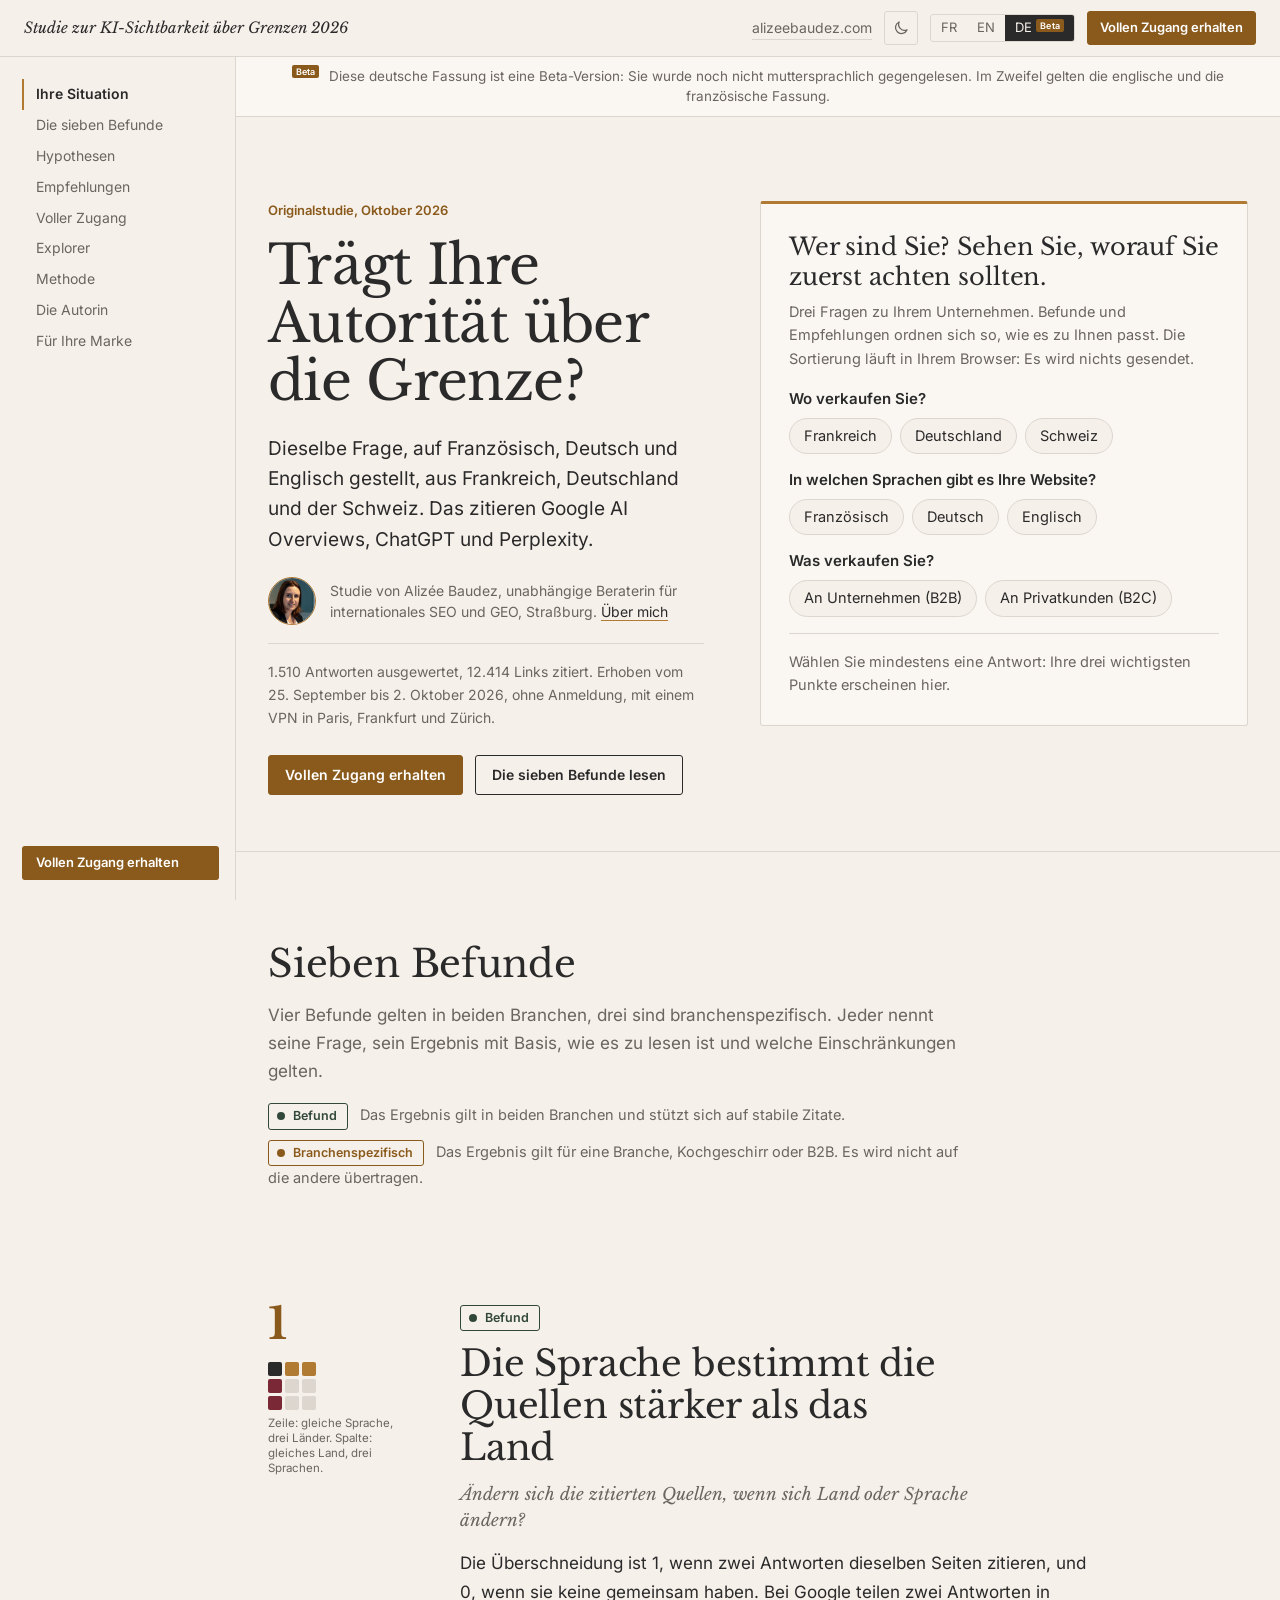
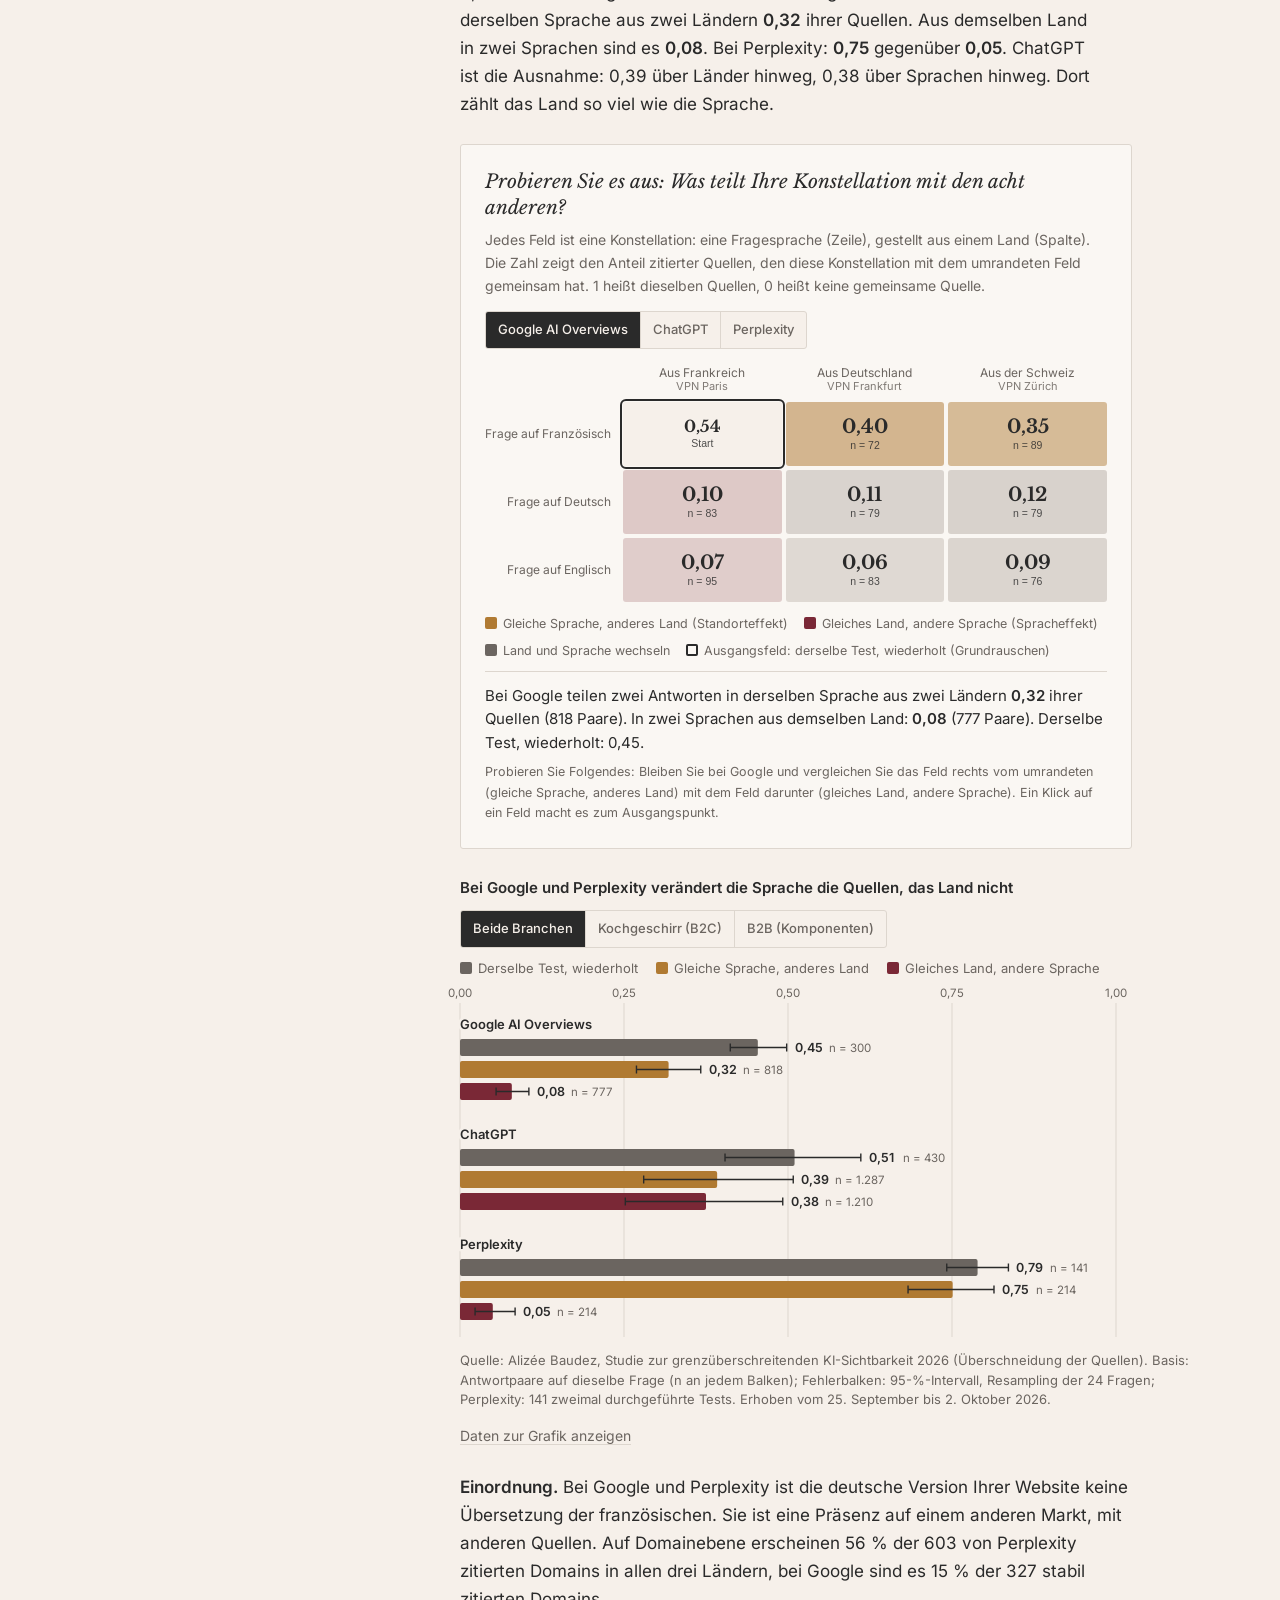
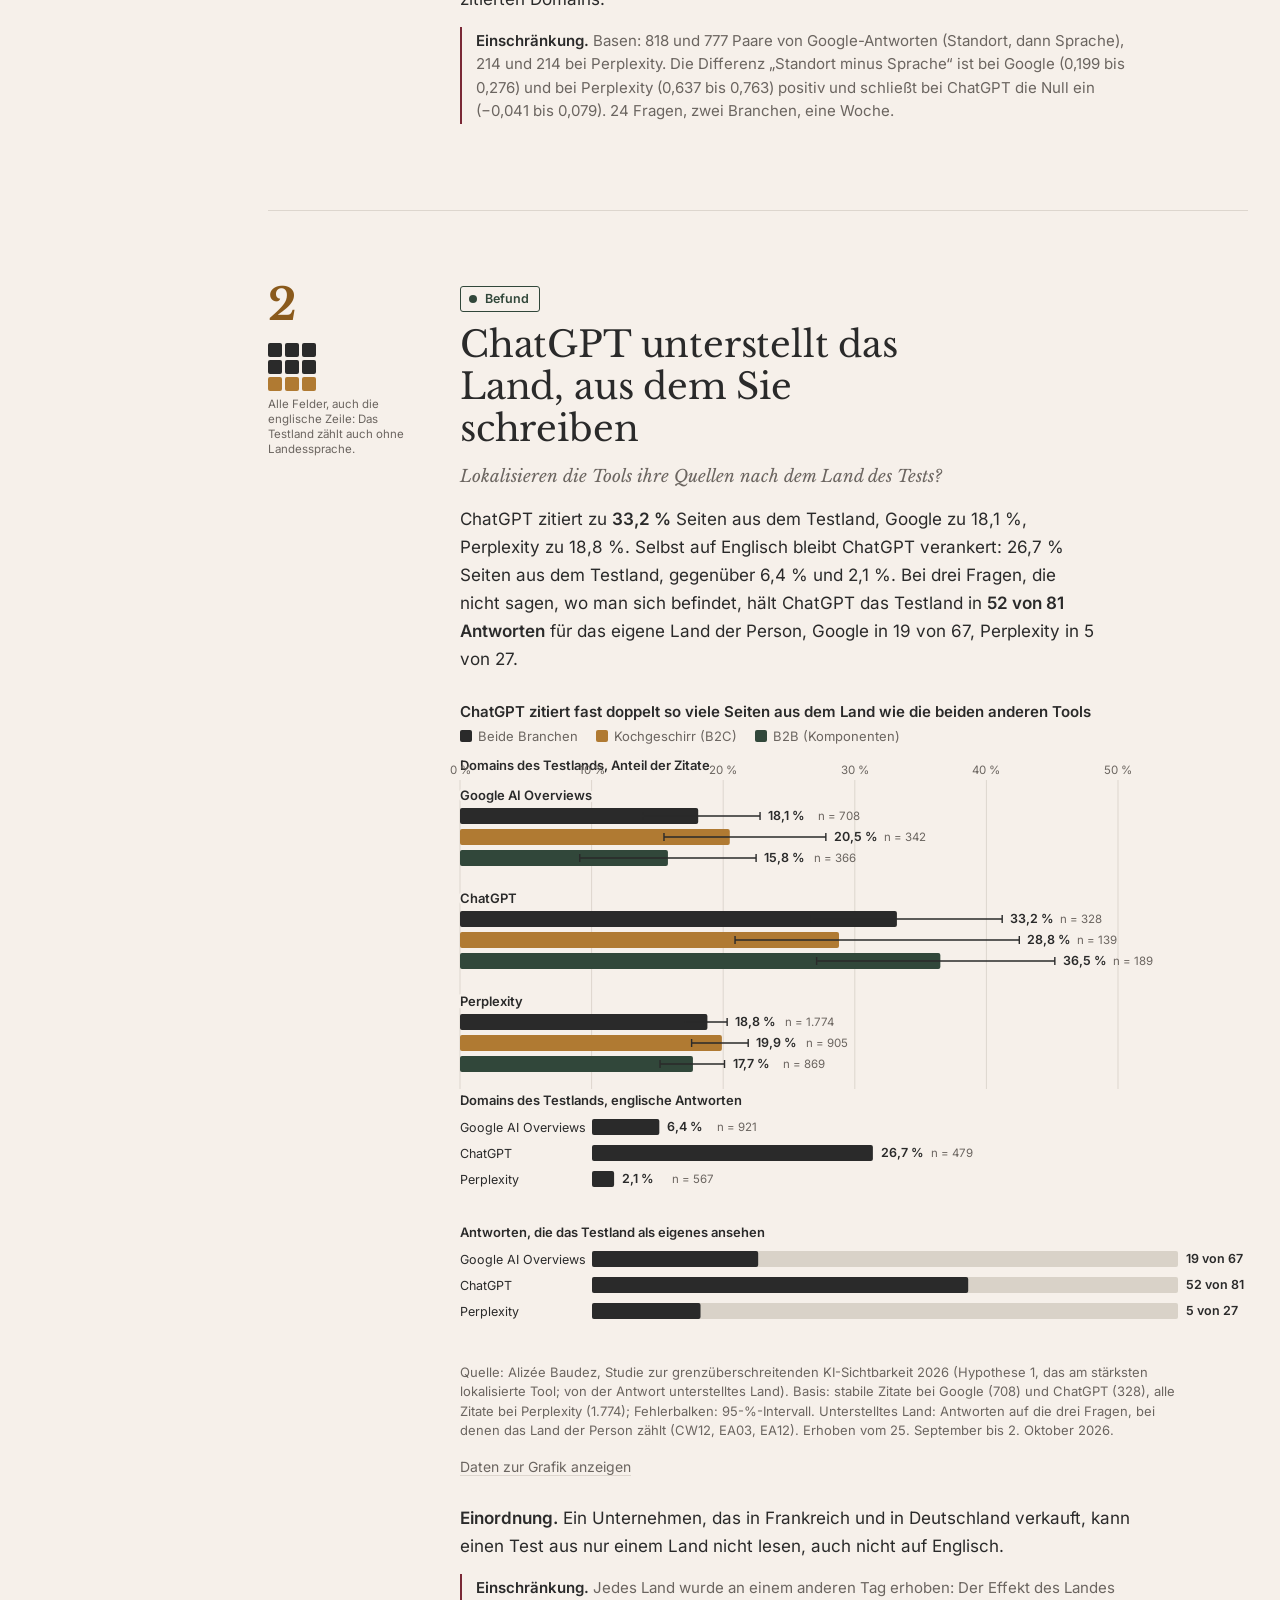
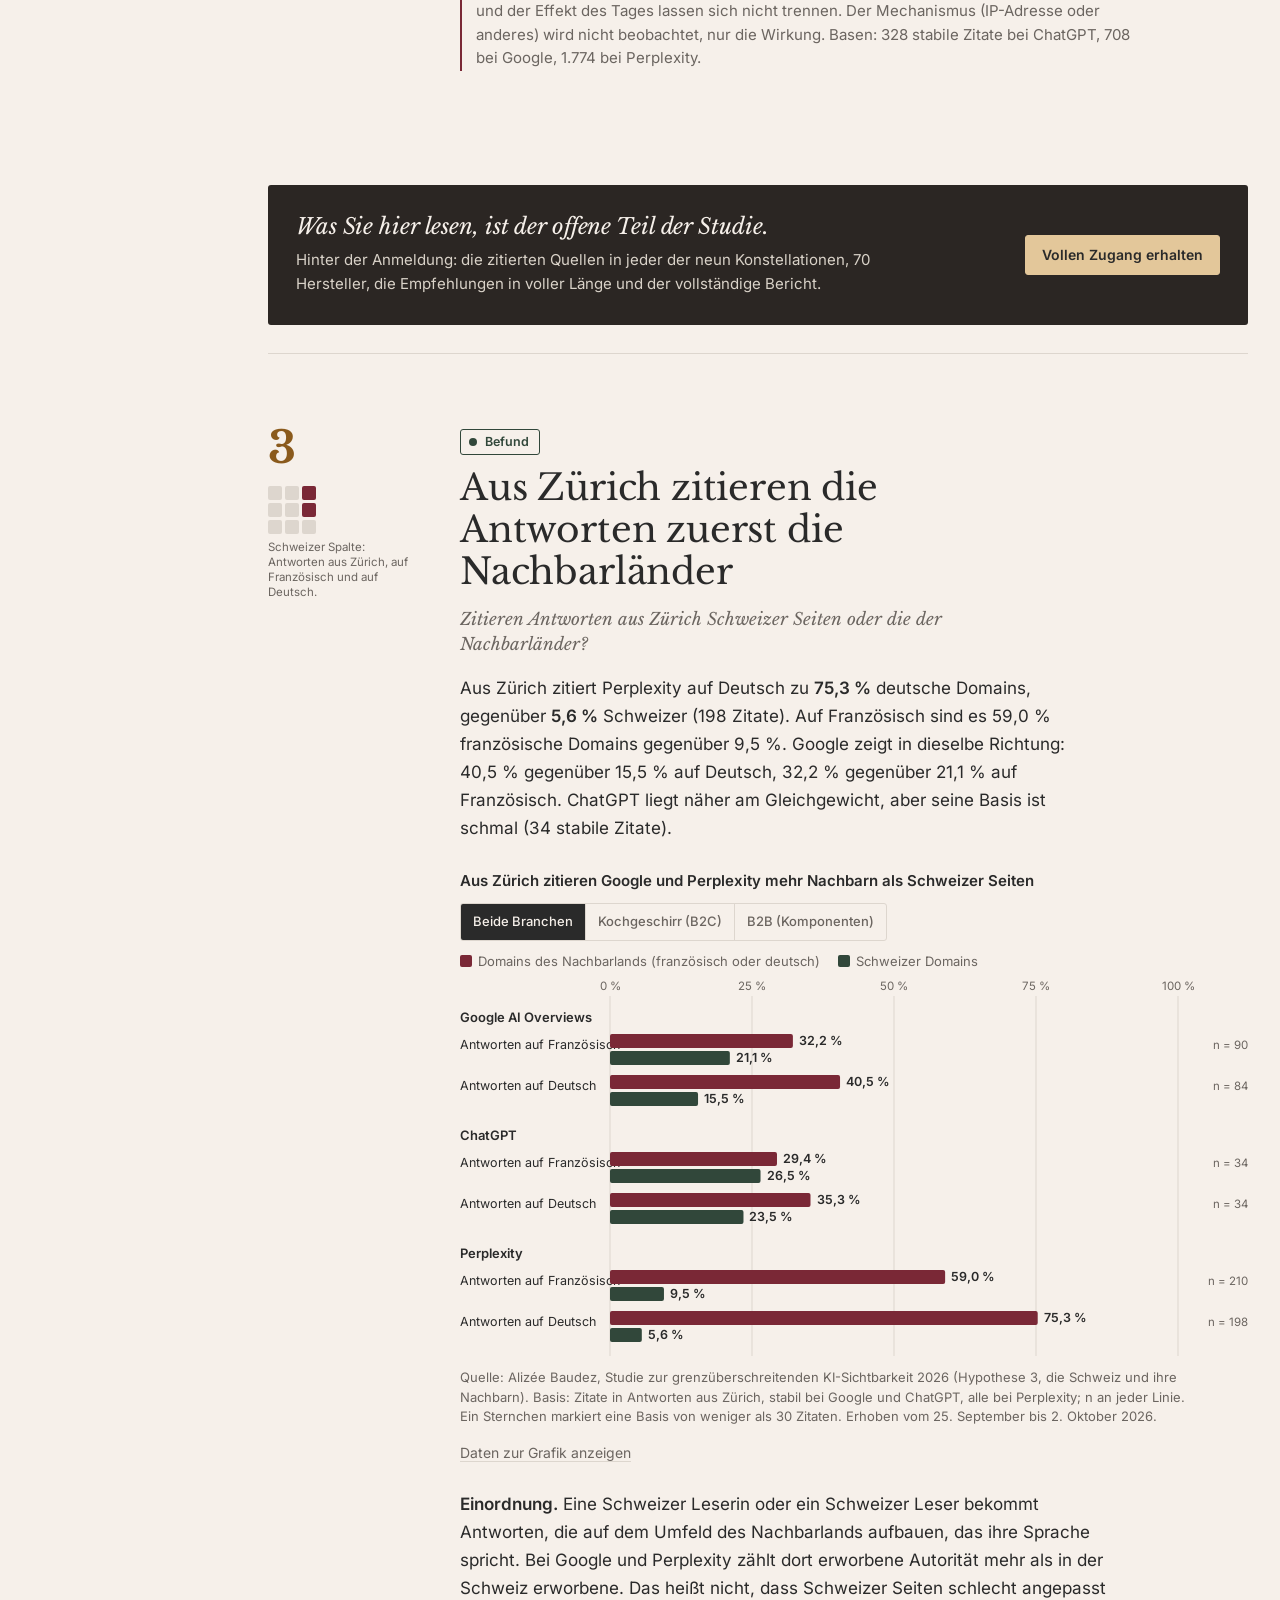
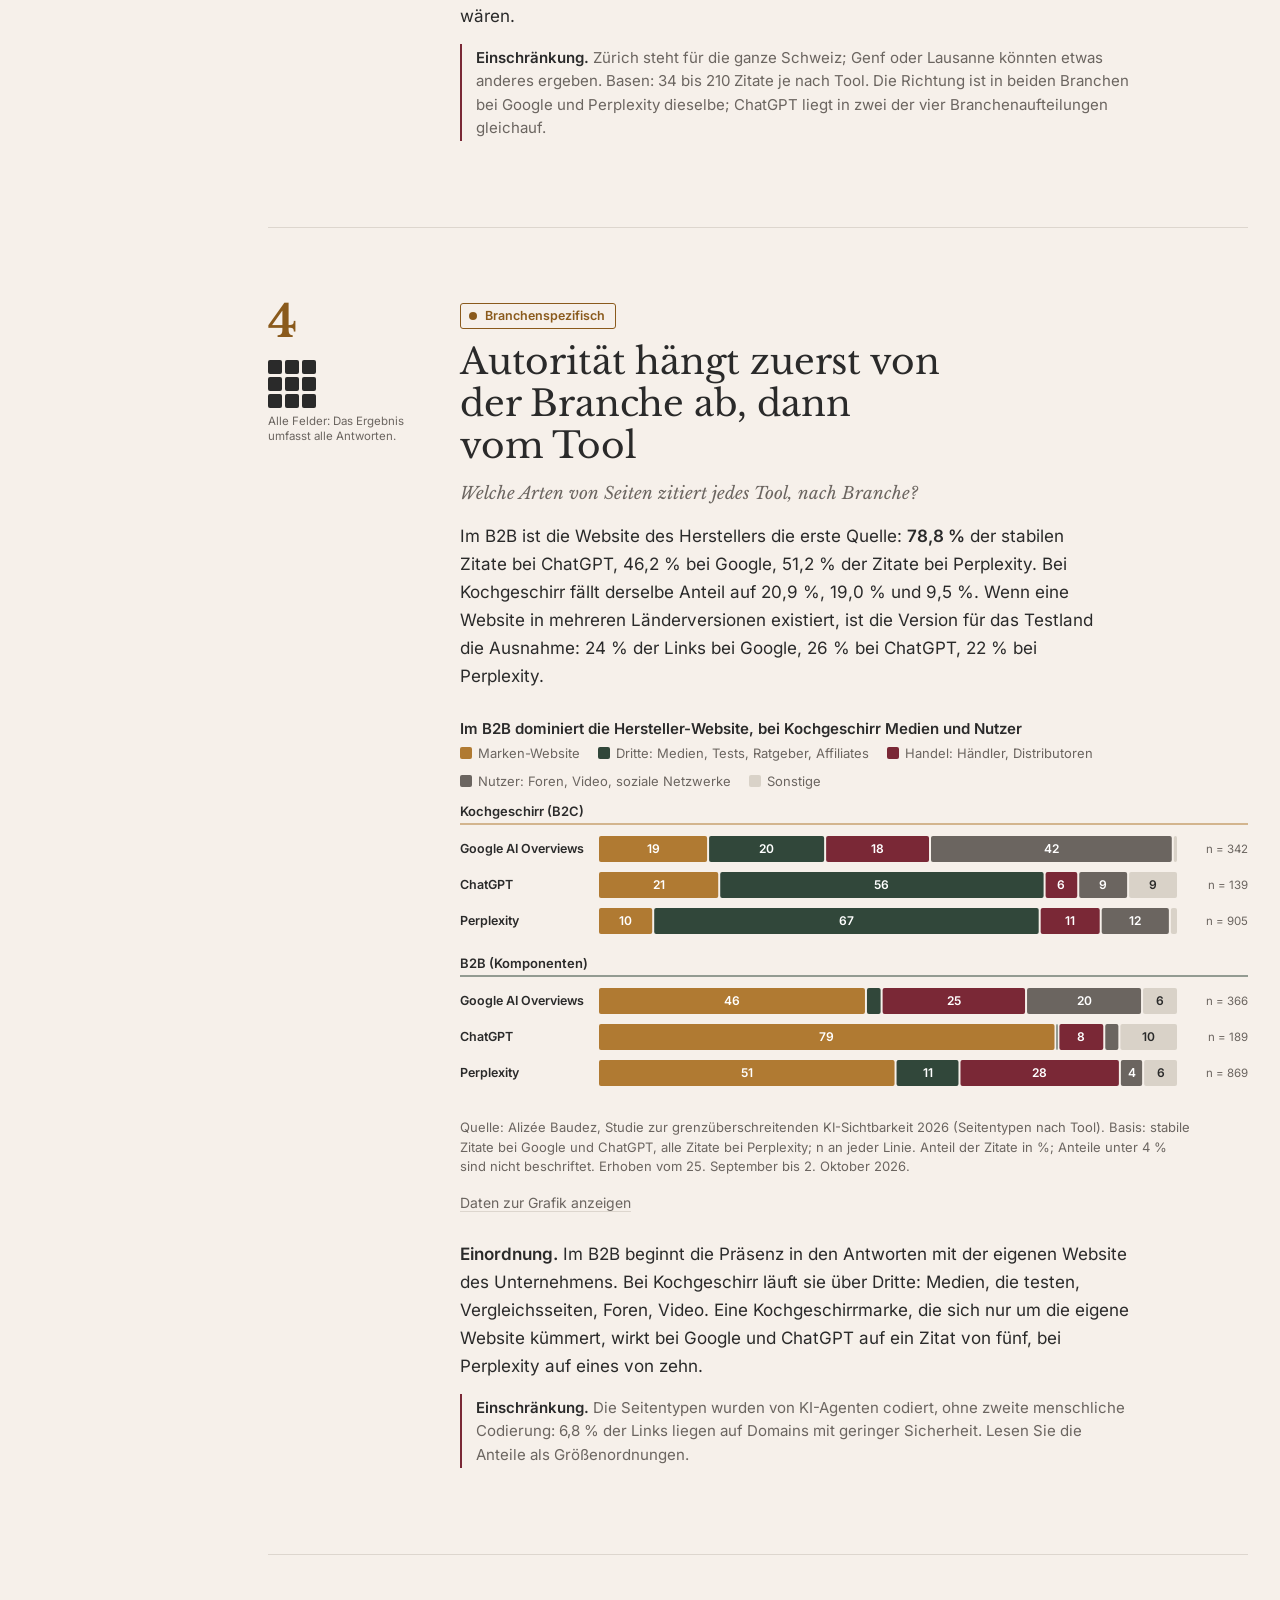
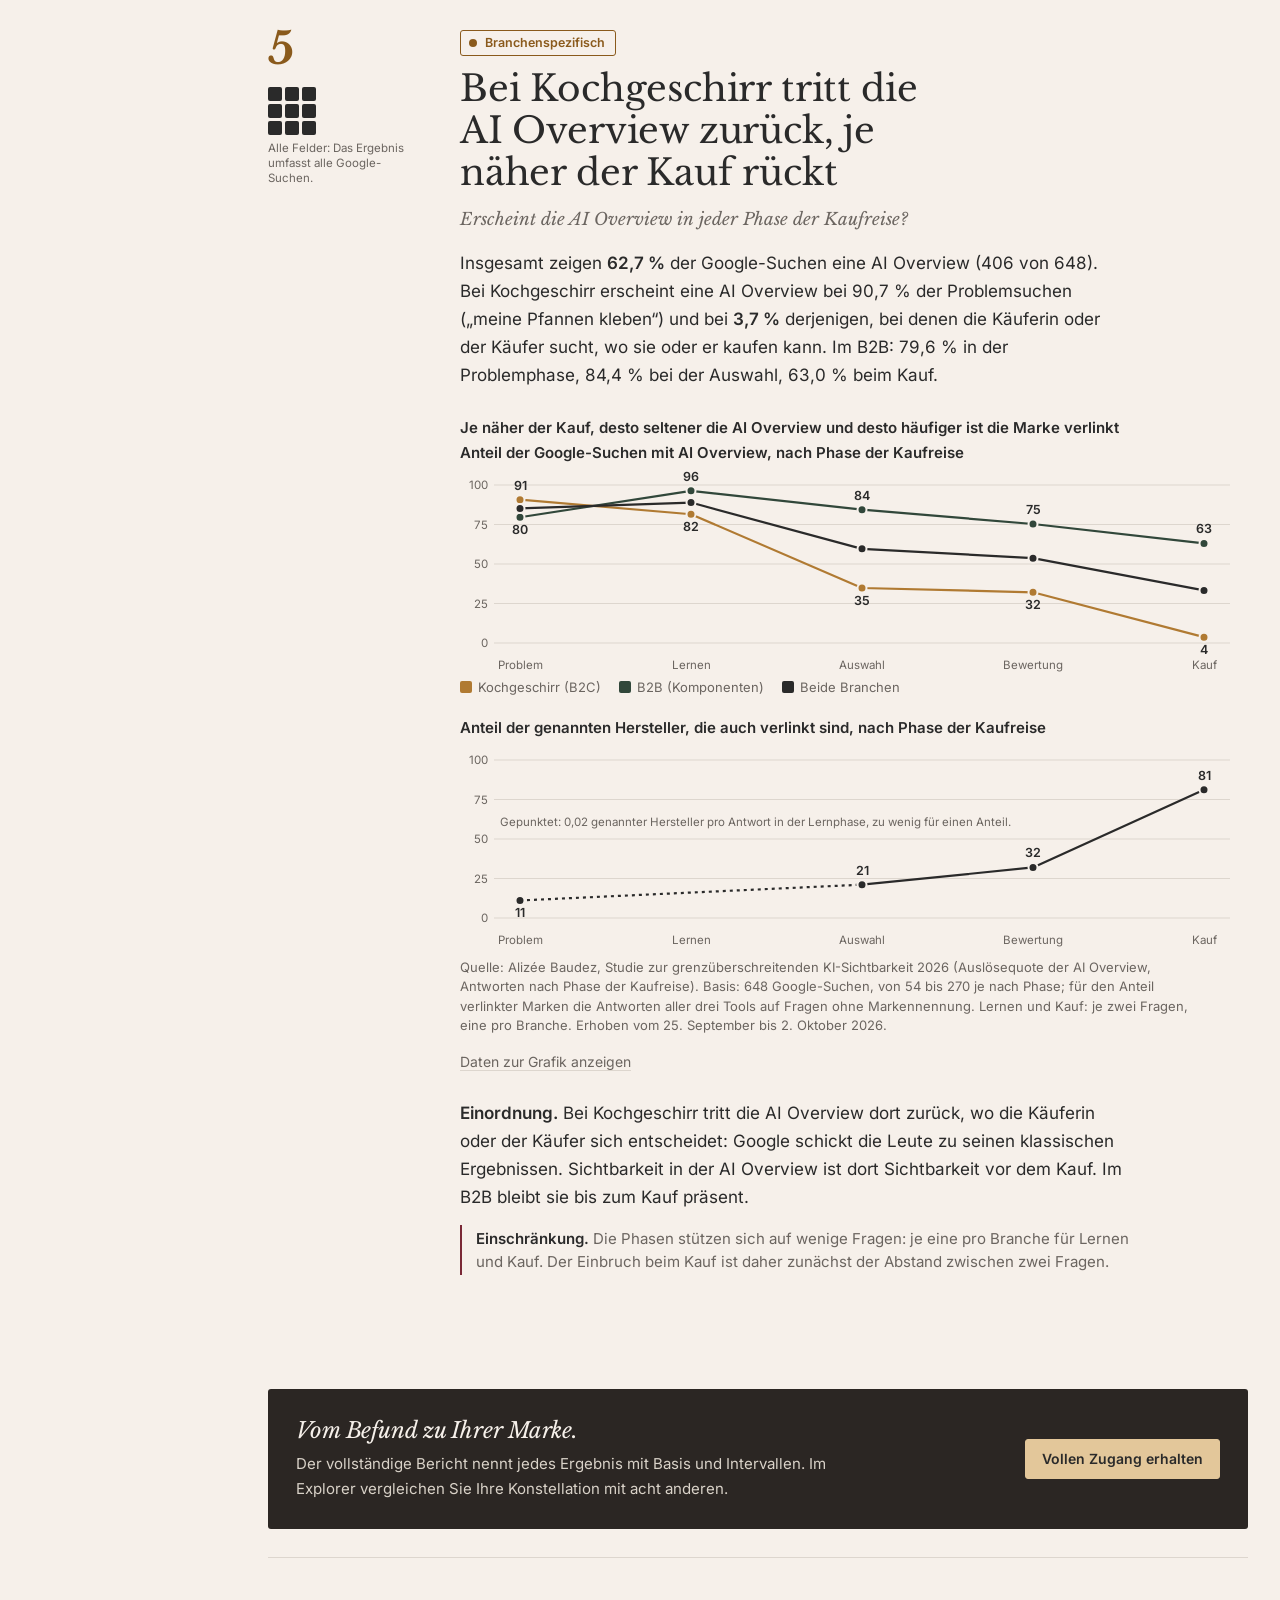
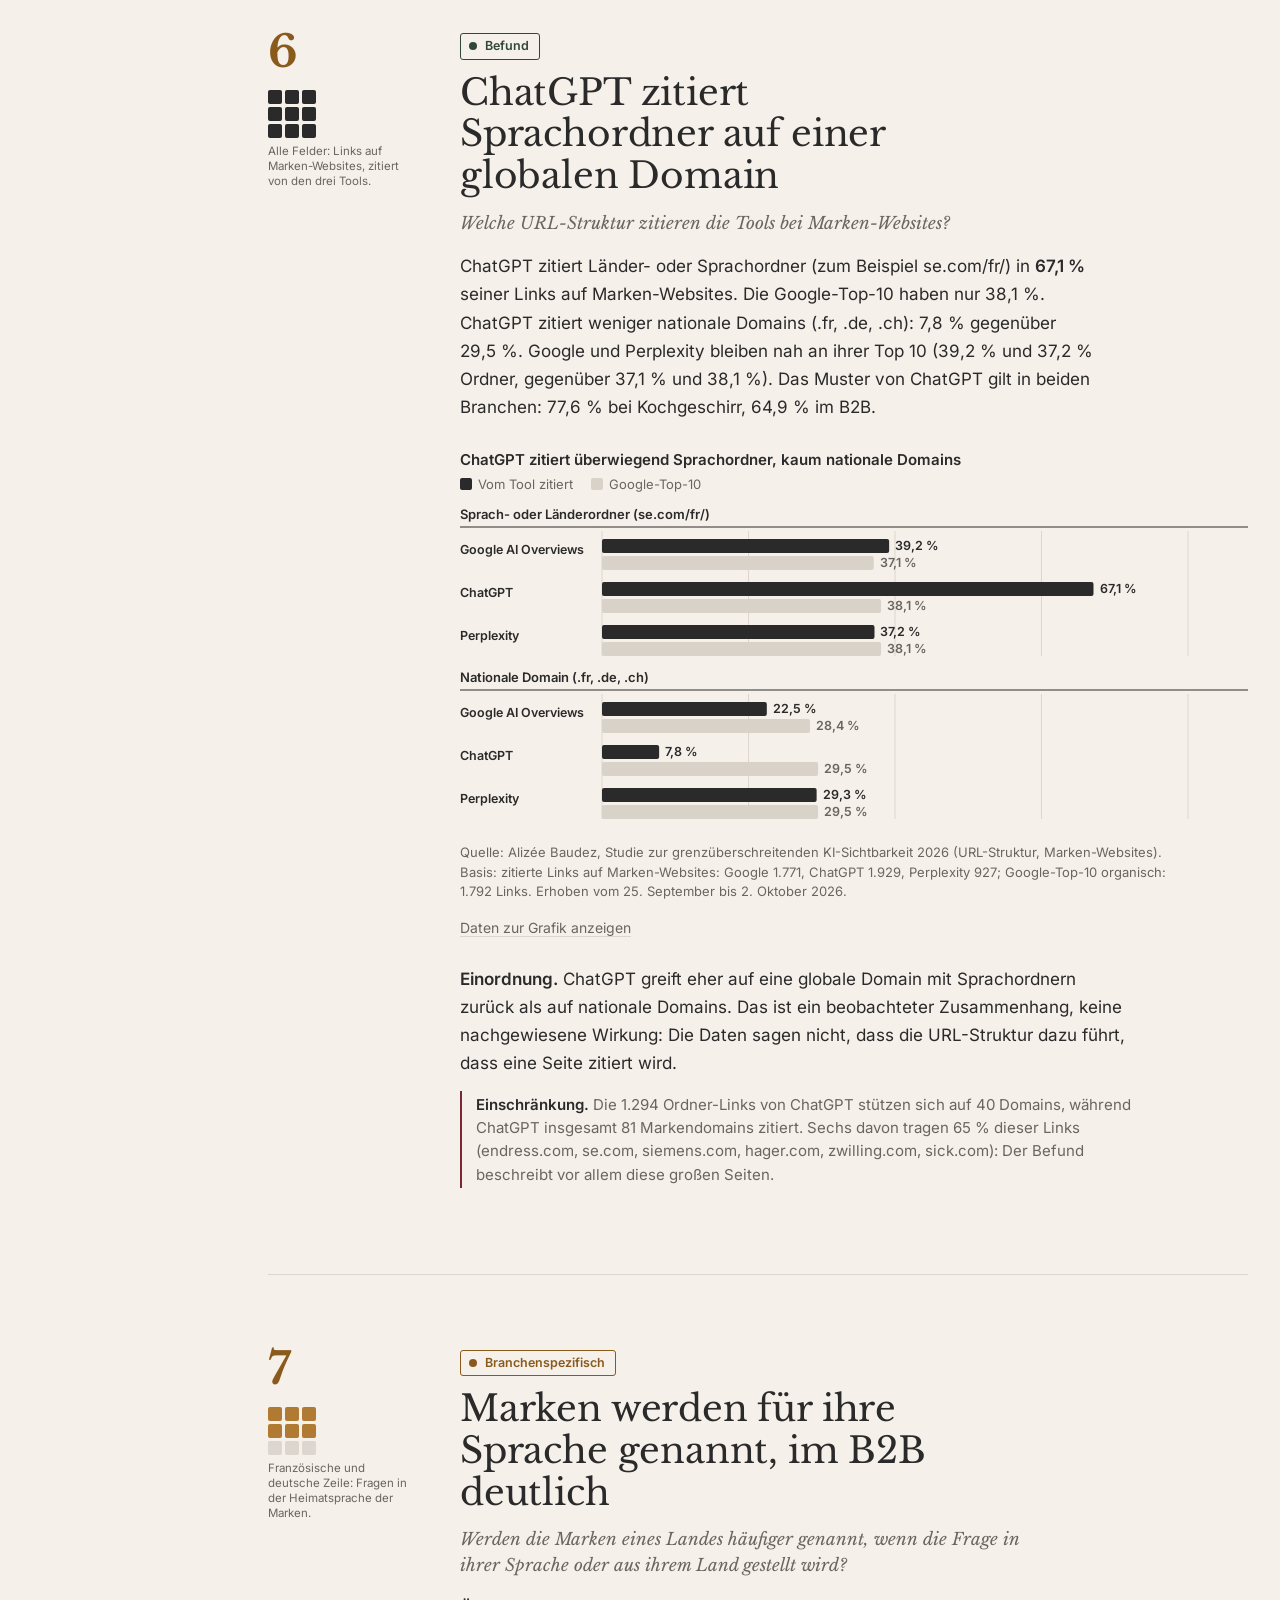
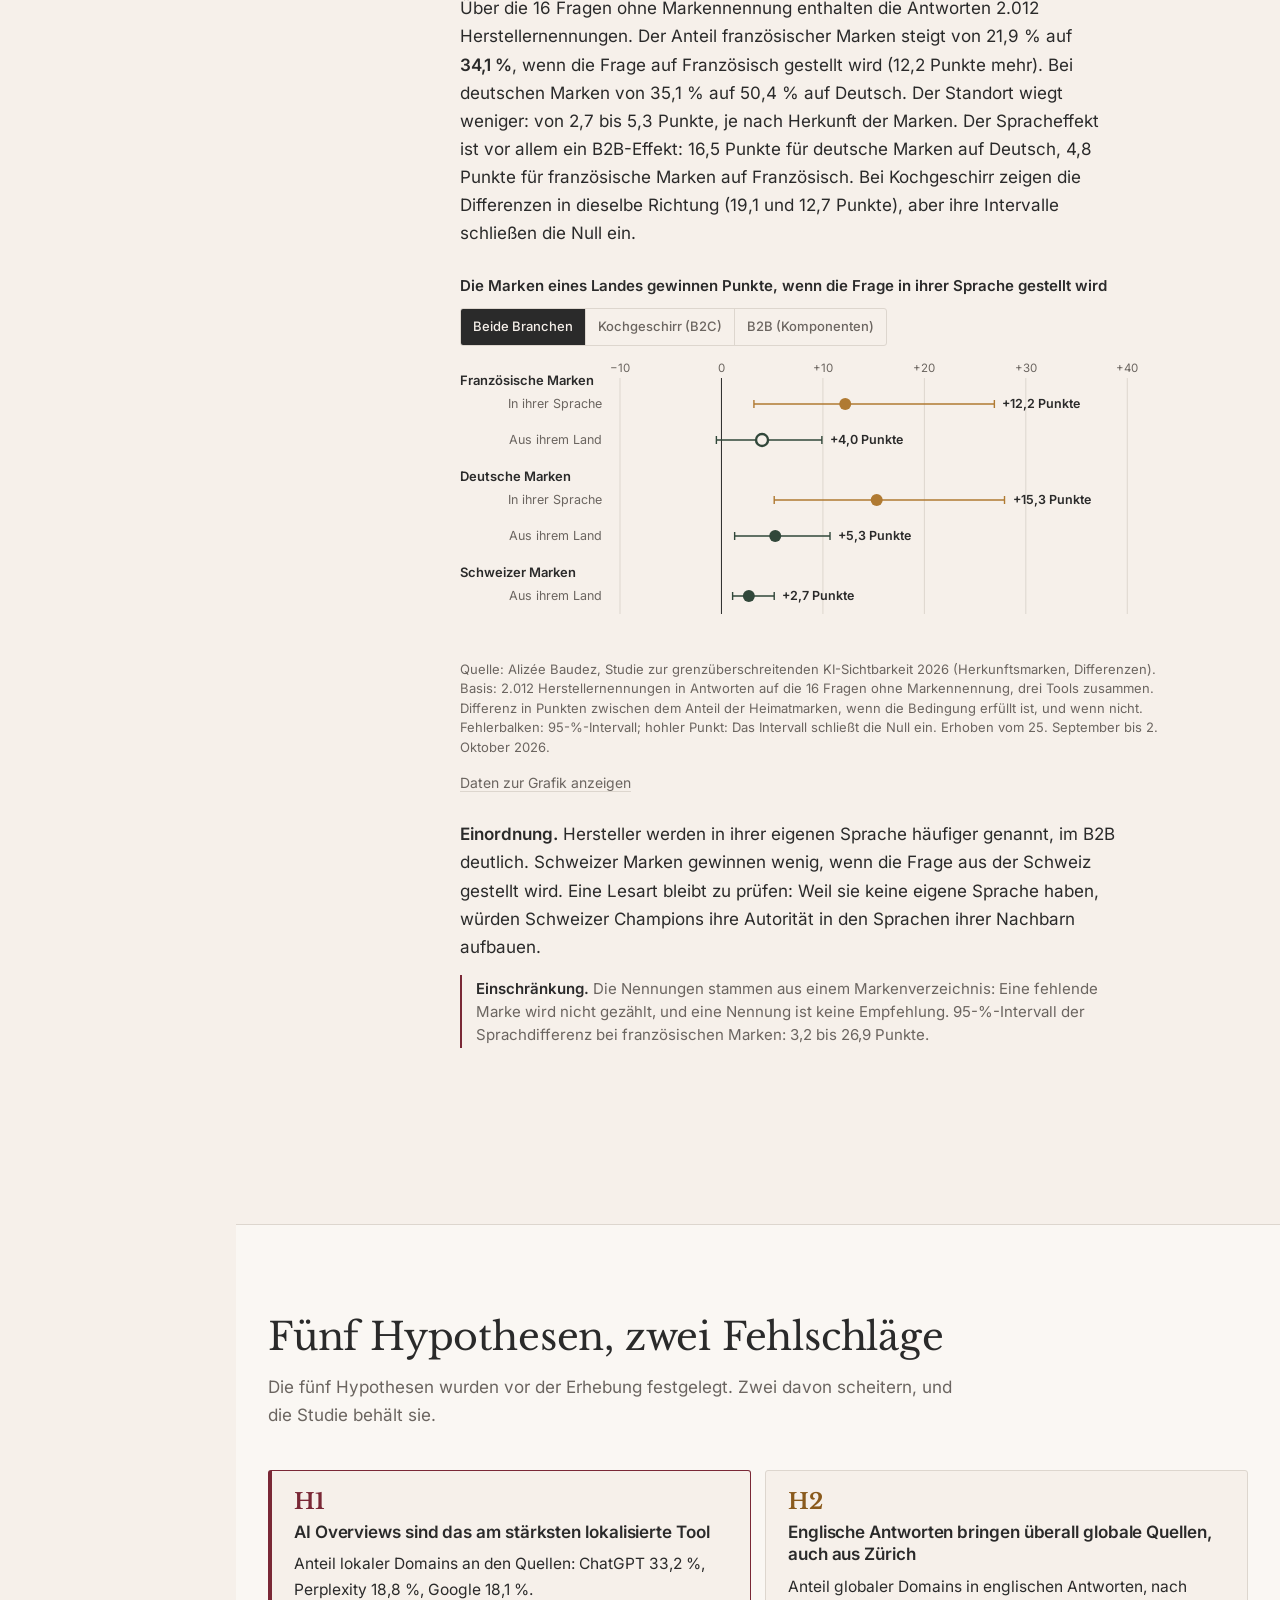
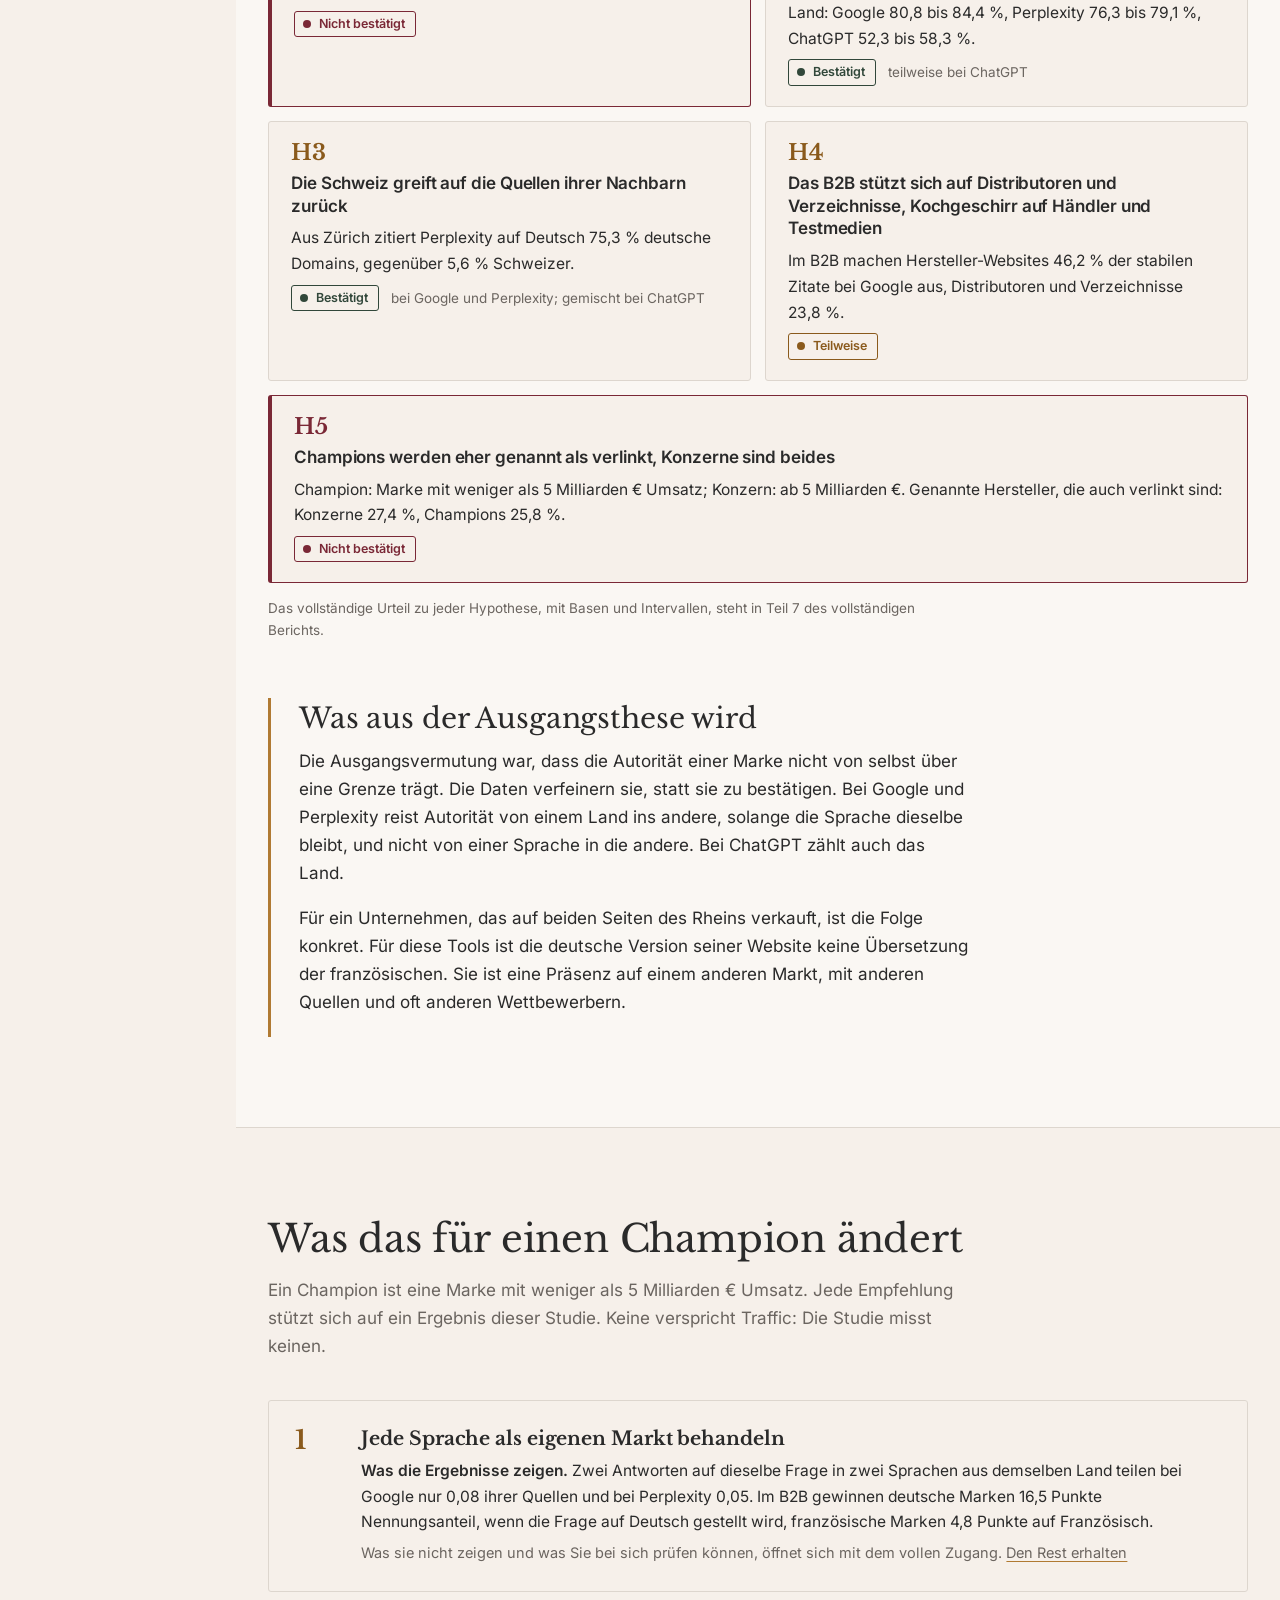
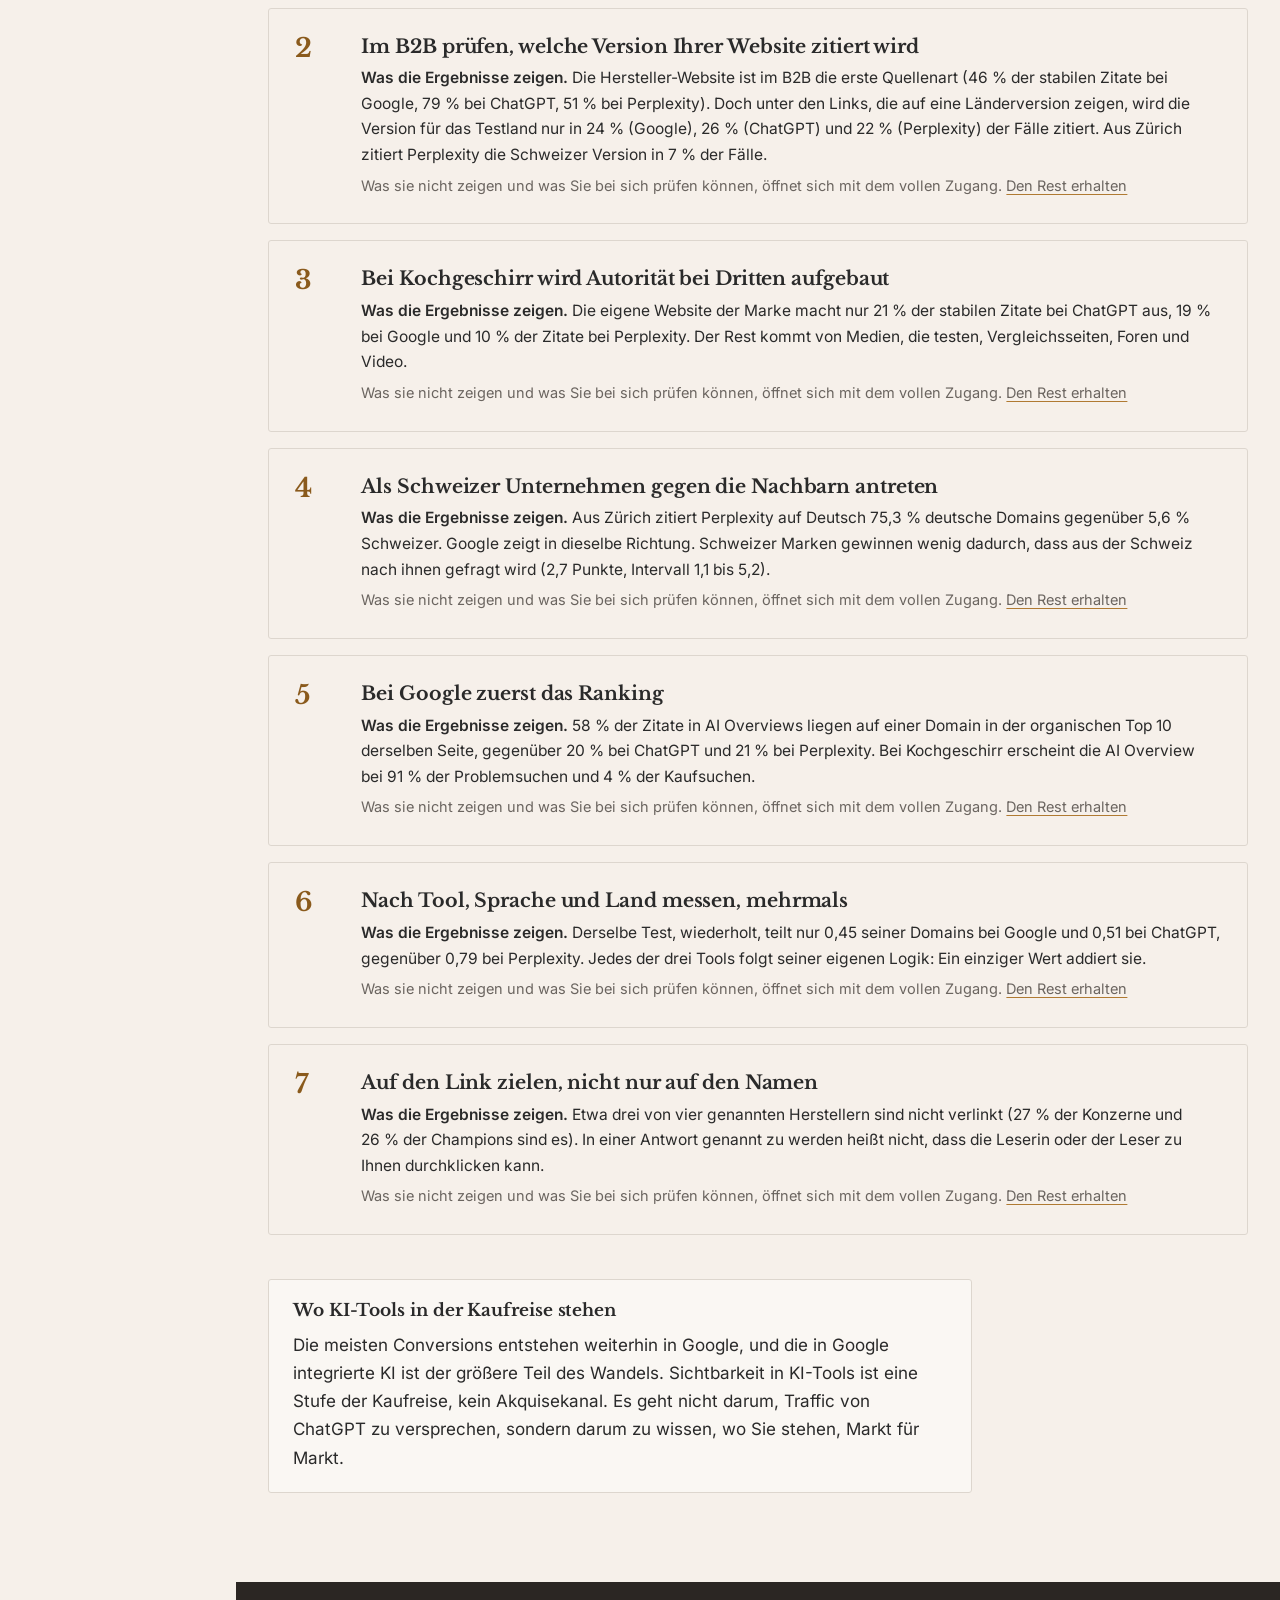
==== commit 4ef45b76: "Add a light/dark theme toggle in the header (remembers the choice, follows the system by default) Co" ====
--- a/de/index.html
+++ b/de/index.html
@@ -12,7 +12,8 @@
 <meta property="og:locale" content="de_DE"><meta property="og:url" content="https://alizeebaudez.github.io/multi-market-ai-visibility-study/de/">
 <link rel="preload" href="../assets/fonts/libre-baskerville-latin-400-normal.woff2" as="font" type="font/woff2" crossorigin><link rel="preload" href="../assets/fonts/inter-latin-400-normal.woff2" as="font" type="font/woff2" crossorigin>
 <link rel="icon" href="data:image/svg+xml,%3Csvg xmlns='http://www.w3.org/2000/svg' viewBox='0 0 32 32'%3E%3Crect width='32' height='32' rx='4' fill='%23B07A32'/%3E%3Cg fill='%23F6F0EA'%3E%3Crect x='6' y='6' width='6' height='6'/%3E%3Crect x='13' y='6' width='6' height='6' opacity='.7'/%3E%3Crect x='20' y='6' width='6' height='6' opacity='.7'/%3E%3Crect x='6' y='13' width='6' height='6' opacity='.5'/%3E%3Crect x='13' y='13' width='6' height='6' opacity='.3'/%3E%3Crect x='20' y='13' width='6' height='6' opacity='.3'/%3E%3Crect x='6' y='20' width='6' height='6' opacity='.5'/%3E%3Crect x='13' y='20' width='6' height='6' opacity='.3'/%3E%3Crect x='20' y='20' width='6' height='6' opacity='.3'/%3E%3C/g%3E%3C/svg%3E">
-<link rel="stylesheet" href="../assets/style.css?v=2804ca9c">
+<script>try{var t=localStorage.getItem("cbai-theme");if(t==="dark"||t==="light")document.documentElement.setAttribute("data-theme",t)}catch(e){}</script>
+<link rel="stylesheet" href="../assets/style.css?v=5d29a062">
 </head>
 <body>
 <a class="skip" href="#main">Zum Inhalt springen</a>
@@ -21,6 +22,7 @@
     <a class="brand" href="#top">Studie zur KI-Sichtbarkeit über Grenzen 2026</a>
     <div class="tools">
       <a class="home-link" href="https://alizeebaudez.com">alizeebaudez.com</a>
+      <button type="button" class="theme" data-l-dark="Zum Dunkelmodus wechseln" data-l-light="Zum Hellmodus wechseln" aria-label="Zum Dunkelmodus wechseln"><svg class="i-moon" viewBox="0 0 24 24" width="18" height="18" fill="none" stroke="currentColor" stroke-width="1.7" stroke-linecap="round" stroke-linejoin="round" aria-hidden="true"><path d="M20 14.5A8 8 0 0 1 9.5 4a8 8 0 1 0 10.5 10.5z"/></svg><svg class="i-sun" viewBox="0 0 24 24" width="18" height="18" fill="none" stroke="currentColor" stroke-width="1.7" stroke-linecap="round" aria-hidden="true"><circle cx="12" cy="12" r="4"/><path d="M12 2.5v2.5M12 19v2.5M2.5 12H5M19 12h2.5M5.3 5.3l1.8 1.8M16.9 16.9l1.8 1.8M5.3 18.7l1.8-1.8M16.9 7.1l1.8-1.8"/></svg></button>
       <div class="lang" role="group" aria-label="Sprache"><a href="../fr/" hreflang="fr" lang="fr">FR</a><a href="../" hreflang="en" lang="en">EN</a><a href="./" hreflang="de" lang="de" aria-current="true">DE<sup class="beta-pill">Beta</sup></a></div>
       <a class="btn amber sm locked-only" href="#acces">Vollen Zugang erhalten</a>
       <a class="btn ghost sm unlocked-only" href="#acces">Bericht und Zusammenfassung</a>
@@ -129,7 +131,7 @@
     <p class="res"><b>Einschränkung.</b> Jedes Land wurde an einem anderen Tag erhoben: Der Effekt des Landes und der Effekt des Tages lassen sich nicht trennen. Der Mechanismus (IP-Adresse oder anderes) wird nicht beobachtet, nur die Wirkung. Basen: 328 stabile Zitate bei ChatGPT, 708 bei Google, 1.774 bei Perplexity.</p>
   </div>
 </article><aside class="band" data-band="a"><div class="b-l locked-only"><div class="b-t"><h3>Was Sie hier lesen, ist der offene Teil der Studie.</h3><p>Hinter der Anmeldung: die zitierten Quellen in jeder der neun Konstellationen, 70 Hersteller, die Empfehlungen in voller Länge und der vollständige Bericht.</p></div><a class="btn amber" href="#acces">Vollen Zugang erhalten</a></div>
-<div class="b-u"><b>Ihre Dokumente</b><span><a class="btn ghost sm" href="https://drive.google.com/file/d/15vjFpS2o-vRfzmvCLwzu6Q5DjI0x0YhN/view" target="_blank" rel="noopener">Der vollständige Bericht</a><a class="btn ghost sm" href="https://drive.google.com/file/d/1lweOFxLOEHZDPcMDbmPDE5v6XcUCs--V/view" target="_blank" rel="noopener">Die Zusammenfassung</a></span></div></aside>
+<div class="b-u"><b>Ihre Dokumente</b><span><a class="btn ghost sm" href="https://drive.google.com/file/d/1sGvuFQ0T5hTr-eopL99IN0rEdi8myOhW/view" target="_blank" rel="noopener">Der vollständige Bericht</a><a class="btn ghost sm" href="https://drive.google.com/file/d/1JMDm9a_n_zf4lgLDUeVvmUtFGdfm4sMz/view" target="_blank" rel="noopener">Die Zusammenfassung</a></span></div></aside>
 <article class="finding" id="f3">
   <div class="f-side"><div class="f-no" aria-hidden="true">3</div><div><div class="glyph" aria-hidden="true"><i></i><i></i><i class="b"></i><i></i><i></i><i class="b"></i><i></i><i></i><i></i></div><p class="glyph-cap">Schweizer Spalte: Antworten aus Zürich, auf Französisch und auf Deutsch.</p></div></div>
   <div class="f-main">
@@ -193,7 +195,7 @@
     <p class="res"><b>Einschränkung.</b> Die Phasen stützen sich auf wenige Fragen: je eine pro Branche für Lernen und Kauf. Der Einbruch beim Kauf ist daher zunächst der Abstand zwischen zwei Fragen.</p>
   </div>
 </article><aside class="band" data-band="b"><div class="b-l locked-only"><div class="b-t"><h3>Vom Befund zu Ihrer Marke.</h3><p>Der vollständige Bericht nennt jedes Ergebnis mit Basis und Intervallen. Im Explorer vergleichen Sie Ihre Konstellation mit acht anderen.</p></div><a class="btn amber" href="#acces">Vollen Zugang erhalten</a></div>
-<div class="b-u"><b>Ihre Dokumente</b><span><a class="btn ghost sm" href="https://drive.google.com/file/d/15vjFpS2o-vRfzmvCLwzu6Q5DjI0x0YhN/view" target="_blank" rel="noopener">Der vollständige Bericht</a><a class="btn ghost sm" href="https://drive.google.com/file/d/1lweOFxLOEHZDPcMDbmPDE5v6XcUCs--V/view" target="_blank" rel="noopener">Die Zusammenfassung</a></span></div></aside>
+<div class="b-u"><b>Ihre Dokumente</b><span><a class="btn ghost sm" href="https://drive.google.com/file/d/1sGvuFQ0T5hTr-eopL99IN0rEdi8myOhW/view" target="_blank" rel="noopener">Der vollständige Bericht</a><a class="btn ghost sm" href="https://drive.google.com/file/d/1JMDm9a_n_zf4lgLDUeVvmUtFGdfm4sMz/view" target="_blank" rel="noopener">Die Zusammenfassung</a></span></div></aside>
 <article class="finding" id="f6">
   <div class="f-side"><div class="f-no" aria-hidden="true">6</div><div><div class="glyph" aria-hidden="true"><i class="on"></i><i class="on"></i><i class="on"></i><i class="on"></i><i class="on"></i><i class="on"></i><i class="on"></i><i class="on"></i><i class="on"></i></div><p class="glyph-cap">Alle Felder: Links auf Marken-Websites, zitiert von den drei Tools.</p></div></div>
   <div class="f-main">
@@ -319,7 +321,7 @@
     <div class="gate-done" role="status">
       <h3>Der volle Zugang ist geöffnet.</h3>
       <p>Der Explorer und die Empfehlungen in voller Länge sind auf diesem Gerät geöffnet. Ihre Dokumente:</p>
-      <ul class="docs"><li><a class="doc" href="https://drive.google.com/file/d/15vjFpS2o-vRfzmvCLwzu6Q5DjI0x0YhN/view" target="_blank" rel="noopener"><span class="d-t">Der vollständige Bericht</span><span class="d-d">Die ganze Studie, mit Methode und Grenzen.</span><span class="d-m">PDF, 92 Seiten, auf Französisch</span></a></li><li><a class="doc" href="https://drive.google.com/file/d/1lweOFxLOEHZDPcMDbmPDE5v6XcUCs--V/view" target="_blank" rel="noopener"><span class="d-t">Die Zusammenfassung</span><span class="d-d">Die wichtigsten Ergebnisse in Kurzform.</span><span class="d-m">PDF, 19 Seiten, auf Englisch</span></a></li></ul>
+      <ul class="docs"><li><a class="doc" href="https://drive.google.com/file/d/1sGvuFQ0T5hTr-eopL99IN0rEdi8myOhW/view" target="_blank" rel="noopener"><span class="d-t">Der vollständige Bericht</span><span class="d-d">Die ganze Studie, mit Methode und Grenzen.</span><span class="d-m">PDF, 93 Seiten, auf Englisch</span></a></li><li><a class="doc" href="https://drive.google.com/file/d/1JMDm9a_n_zf4lgLDUeVvmUtFGdfm4sMz/view" target="_blank" rel="noopener"><span class="d-t">Die Zusammenfassung</span><span class="d-d">Die wichtigsten Ergebnisse in Kurzform.</span><span class="d-m">PDF, 19 Seiten, auf Englisch</span></a></li></ul>
       <p class="fine">Eine Bestätigungs-E-Mail wartet ebenfalls auf Sie: Bestätigen Sie sie, um diese Dokumente in Ihrem Postfach zu erhalten.</p>
     </div>
   </div>
@@ -386,6 +388,6 @@
 <script type="application/json" id="data-free">{"meta":{"answers":1510,"links":12414,"domains":1294,"tests_planned":1944,"tests_per_cell":216,"prompts":24,"collected_from":"2026-09-25","collected_to":"2026-10-02","stable":{"AIO":708,"CHATGPT":328,"PPLX":1774},"aio_searches":648,"aio_shown":406},"f1":{"AIO":{"all":{"rep":0.454,"rep_ci":[0.412,0.498],"rep_n":300,"loc":0.318,"loc_ci":[0.269,0.367],"loc_n":818,"lang":0.079,"lang_ci":[0.055,0.105],"lang_n":777,"en":0.223,"gap_ci":[0.199,0.276],"gap_rep_ci":[0.104,0.175]},"CW":{"rep":0.542,"rep_ci":[0.489,0.597],"rep_n":114,"loc":0.391,"loc_ci":[0.329,0.452],"loc_n":299,"lang":0.108,"lang_ci":[0.085,0.125],"lang_n":304,"en":0.409,"gap_ci":[0.221,0.344],"gap_rep_ci":[0.11,0.215]},"EA":{"rep":0.4,"rep_ci":[0.355,0.435],"rep_n":186,"loc":0.276,"loc_ci":[0.215,0.332],"loc_n":519,"lang":0.061,"lang_ci":[0.033,0.096],"lang_n":473,"en":0.125,"gap_ci":[0.167,0.253],"gap_rep_ci":[0.082,0.177]}},"CHATGPT":{"all":{"rep":0.51,"rep_ci":[0.404,0.611],"rep_n":430,"loc":0.392,"loc_ci":[0.28,0.508],"loc_n":1287,"lang":0.375,"lang_ci":[0.252,0.492],"lang_n":1210,"en":0.321,"gap_ci":[-0.041,0.079],"gap_rep_ci":[0.058,0.191]},"CW":{"rep":0.393,"rep_ci":[0.288,0.497],"rep_n":185,"loc":0.248,"loc_ci":[0.171,0.346],"loc_n":550,"lang":0.189,"lang_ci":[0.096,0.281],"lang_n":505,"en":0.253,"gap_ci":[-0.056,0.175],"gap_rep_ci":[0.066,0.226]},"EA":{"rep":0.598,"rep_ci":[0.45,0.737],"rep_n":245,"loc":0.5,"loc_ci":[0.34,0.653],"loc_n":737,"lang":0.508,"lang_ci":[0.365,0.671],"lang_n":705,"en":0.371,"gap_ci":[-0.079,0.054],"gap_rep_ci":[0.01,0.207]}},"PPLX":{"all":{"rep":0.789,"rep_ci":[0.742,0.836],"rep_n":141,"loc":0.751,"loc_ci":[0.683,0.814],"loc_n":214,"lang":0.05,"lang_ci":[0.023,0.084],"lang_n":214,"en":0.855,"gap_ci":[0.637,0.763],"gap_rep_ci":[0.002,0.074]},"CW":{"rep":0.796,"rep_ci":[0.721,0.866],"rep_n":69,"loc":0.76,"loc_ci":[0.663,0.846],"loc_n":106,"lang":0.015,"lang_ci":[0.003,0.031],"lang_n":106,"en":0.861,"gap_ci":[0.651,0.829],"gap_rep_ci":[-0.01,0.089]},"EA":{"rep":0.783,"rep_ci":[0.723,0.839],"rep_n":72,"loc":0.743,"loc_ci":[0.648,0.819],"loc_n":108,"lang":0.084,"lang_ci":[0.035,0.143],"lang_n":108,"en":0.848,"gap_ci":[0.582,0.723],"gap_rep_ci":[-0.012,0.099]}}},"f1_portable":{"AIO":{"domains":327,"in3_pct":15.3,"in1_pct":63.9,"in3":50,"in1":209},"CHATGPT":{"domains":101,"in3_pct":25.7,"in1_pct":48.5,"in3":26,"in1":49},"PPLX":{"domains":603,"in3_pct":56.4,"in1_pct":26.0,"in3":340,"in1":157}},"f2":{"local":{"AIO":{"all":{"pct":18.1,"ci":[13.9,22.8],"n":708},"CW":{"pct":20.5,"ci":[15.5,27.8],"n":342},"EA":{"pct":15.8,"ci":[9.1,22.5],"n":366}},"CHATGPT":{"all":{"pct":33.2,"ci":[26.7,41.2],"n":328},"CW":{"pct":28.8,"ci":[20.9,42.5],"n":139},"EA":{"pct":36.5,"ci":[27.1,45.2],"n":189}},"PPLX":{"all":{"pct":18.8,"ci":[17.1,20.3],"n":1774},"CW":{"pct":19.9,"ci":[17.6,21.9],"n":905},"EA":{"pct":17.7,"ci":[15.2,20.1],"n":869}}},"english_local":{"AIO":{"pct":6.4,"n":921},"CHATGPT":{"pct":26.7,"n":479},"PPLX":{"pct":2.1,"n":567}},"assumed":{"AIO":{"answers":67,"location":12,"both":7,"language":14,"none":18,"multi":8,"eu":6,"other":2},"CHATGPT":{"answers":81,"location":35,"both":17,"language":12,"none":8,"multi":0,"eu":8,"other":1},"PPLX":{"answers":27,"location":2,"both":3,"language":6,"none":8,"multi":4,"eu":0,"other":4}}},"f3":{"AIO":{"all":{"fr":{"neighbour":32.2,"swiss":21.1,"n":90},"de":{"neighbour":40.5,"swiss":15.5,"n":84}},"CW":{"fr":{"neighbour":36.4,"swiss":29.5,"n":44},"de":{"neighbour":43.9,"swiss":24.4,"n":41}},"EA":{"fr":{"neighbour":28.3,"swiss":13.0,"n":46},"de":{"neighbour":37.2,"swiss":7.0,"n":43}}},"CHATGPT":{"all":{"fr":{"neighbour":29.4,"swiss":26.5,"n":34},"de":{"neighbour":35.3,"swiss":23.5,"n":34}},"CW":{"fr":{"neighbour":31.2,"swiss":25.0,"n":16},"de":{"neighbour":20.0,"swiss":20.0,"n":15}},"EA":{"fr":{"neighbour":27.8,"swiss":27.8,"n":18},"de":{"neighbour":47.4,"swiss":26.3,"n":19}}},"PPLX":{"all":{"fr":{"neighbour":59.0,"swiss":9.5,"n":210},"de":{"neighbour":75.3,"swiss":5.6,"n":198}},"CW":{"fr":{"neighbour":61.9,"swiss":10.5,"n":105},"de":{"neighbour":84.3,"swiss":4.9,"n":102}},"EA":{"fr":{"neighbour":56.2,"swiss":8.6,"n":105},"de":{"neighbour":65.6,"swiss":6.2,"n":96}}}},"f4":{"types":{"AIO":{"all":{"n":708,"pct":{"brand":33.1,"retailer":9.3,"distributor":8.1,"media":7.8,"testing_body":0.7,"consumer_advice":1.1,"affiliate":1.6,"b2b_platform":4.2,"forum_ugc":12.9,"video":8.6,"social":9.0,"encyclopedia":0.8,"public_body":1.0,"association":0.6,"other":1.3},"groups":{"brand":33.1,"third":11.2,"trade":21.6,"ugc":30.5,"other":3.7}},"CW":{"n":342,"pct":{"brand":19.0,"retailer":18.1,"distributor":0.0,"media":13.2,"testing_body":1.5,"consumer_advice":2.3,"affiliate":3.2,"b2b_platform":0.0,"forum_ugc":19.9,"video":9.1,"social":12.9,"encyclopedia":0.0,"public_body":0.3,"association":0.3,"other":0.3},"groups":{"brand":19.0,"third":20.2,"trade":18.1,"ugc":41.9,"other":0.9}},"EA":{"n":366,"pct":{"brand":46.2,"retailer":1.1,"distributor":15.6,"media":2.7,"testing_body":0.0,"consumer_advice":0.0,"affiliate":0.0,"b2b_platform":8.2,"forum_ugc":6.3,"video":8.2,"social":5.5,"encyclopedia":1.6,"public_body":1.6,"association":0.8,"other":2.2},"groups":{"brand":46.2,"third":2.7,"trade":24.9,"ugc":20.0,"other":6.2}}},"CHATGPT":{"all":{"n":328,"pct":{"brand":54.3,"retailer":2.7,"distributor":0.0,"media":13.7,"testing_body":2.4,"consumer_advice":0.0,"affiliate":7.9,"b2b_platform":4.3,"forum_ugc":4.9,"video":0.3,"social":0.0,"encyclopedia":0.0,"public_body":8.8,"association":0.6,"other":0.0},"groups":{"brand":54.3,"third":24.0,"trade":7.0,"ugc":5.2,"other":9.4}},"CW":{"n":139,"pct":{"brand":20.9,"retailer":5.8,"distributor":0.0,"media":32.4,"testing_body":5.0,"consumer_advice":0.0,"affiliate":18.7,"b2b_platform":0.0,"forum_ugc":7.9,"video":0.7,"social":0.0,"encyclopedia":0.0,"public_body":8.6,"association":0.0,"other":0.0},"groups":{"brand":20.9,"third":56.1,"trade":5.8,"ugc":8.6,"other":8.6}},"EA":{"n":189,"pct":{"brand":78.8,"retailer":0.5,"distributor":0.0,"media":0.0,"testing_body":0.5,"consumer_advice":0.0,"affiliate":0.0,"b2b_platform":7.4,"forum_ugc":2.6,"video":0.0,"social":0.0,"encyclopedia":0.0,"public_body":9.0,"association":1.1,"other":0.0},"groups":{"brand":78.8,"third":0.5,"trade":7.9,"ugc":2.6,"other":10.1}}},"PPLX":{"all":{"n":1774,"pct":{"brand":29.9,"retailer":5.4,"distributor":7.5,"media":24.0,"testing_body":1.4,"consumer_advice":1.0,"affiliate":13.0,"b2b_platform":6.0,"forum_ugc":7.7,"video":0.2,"social":0.2,"encyclopedia":0.5,"public_body":1.9,"association":0.1,"other":1.2},"groups":{"brand":29.9,"third":39.4,"trade":18.9,"ugc":8.1,"other":3.7}},"CW":{"n":905,"pct":{"brand":9.5,"retailer":10.5,"distributor":0.0,"media":38.2,"testing_body":2.5,"consumer_advice":1.2,"affiliate":24.6,"b2b_platform":0.0,"forum_ugc":11.5,"video":0.2,"social":0.2,"encyclopedia":0.0,"public_body":0.4,"association":0.0,"other":1.0},"groups":{"brand":9.5,"third":66.5,"trade":10.5,"ugc":11.9,"other":1.4}},"EA":{"n":869,"pct":{"brand":51.2,"retailer":0.0,"distributor":15.3,"media":9.2,"testing_body":0.2,"consumer_advice":0.8,"affiliate":0.8,"b2b_platform":12.3,"forum_ugc":3.7,"video":0.1,"social":0.2,"encyclopedia":1.0,"public_body":3.3,"association":0.2,"other":1.5},"groups":{"brand":51.2,"third":11.0,"trade":27.6,"ugc":4.0,"other":6.0}}}},"version":{"AIO":{"links":2316,"test_country":24.1,"right_language":66.1,"other":9.8,"by_country":{"FR":{"links":736,"test_country":17.0},"DE":{"links":686,"test_country":31.3},"CH":{"links":894,"test_country":24.4}}},"CHATGPT":{"links":2337,"test_country":26.0,"right_language":39.9,"other":34.1,"by_country":{"FR":{"links":822,"test_country":21.8},"DE":{"links":817,"test_country":24.7},"CH":{"links":698,"test_country":32.5}}},"PPLX":{"links":1546,"test_country":21.7,"right_language":71.9,"other":6.3,"by_country":{"FR":{"links":521,"test_country":26.1},"DE":{"links":477,"test_country":33.8},"CH":{"links":548,"test_country":7.1}}}},"own":[{"measure":"CW08: own site of Staub cited","tool":"AIO","n":4,"pct":0.0},{"measure":"CW08: own site of Staub cited","tool":"CHATGPT","n":27,"pct":3.7},{"measure":"CW08: own site of Staub cited","tool":"PPLX","n":9,"pct":0.0},{"measure":"CW08: own site of Le Creuset cited","tool":"AIO","n":4,"pct":0.0},{"measure":"CW08: own site of Le Creuset cited","tool":"CHATGPT","n":27,"pct":22.2},{"measure":"CW08: own site of Le Creuset cited","tool":"PPLX","n":9,"pct":0.0},{"measure":"CW09: own site of Staub cited","tool":"AIO","n":4,"pct":50.0},{"measure":"CW09: own site of Staub cited","tool":"CHATGPT","n":26,"pct":57.7},{"measure":"CW09: own site of Staub cited","tool":"PPLX","n":9,"pct":33.3},{"measure":"CW10: own site of Staub cited","tool":"AIO","n":1,"pct":0.0},{"measure":"CW10: own site of Staub cited","tool":"CHATGPT","n":25,"pct":52.0},{"measure":"CW10: own site of Staub cited","tool":"PPLX","n":9,"pct":66.7},{"measure":"CW11: own site of Kuhn Rikon cited","tool":"AIO","n":18,"pct":27.8},{"measure":"CW11: own site of Kuhn Rikon cited","tool":"CHATGPT","n":25,"pct":20.0},{"measure":"CW11: own site of Kuhn Rikon cited","tool":"PPLX","n":9,"pct":33.3},{"measure":"EA08: own site of Schneider Electric cited","tool":"AIO","n":18,"pct":16.7},{"measure":"EA08: own site of Schneider Electric cited","tool":"CHATGPT","n":27,"pct":100.0},{"measure":"EA08: own site of Schneider Electric cited","tool":"PPLX","n":9,"pct":0.0},{"measure":"EA08: own site of Hager cited","tool":"AIO","n":18,"pct":27.8},{"measure":"EA08: own site of Hager cited","tool":"CHATGPT","n":27,"pct":100.0},{"measure":"EA08: own site of Hager cited","tool":"PPLX","n":9,"pct":33.3},{"measure":"EA09: own site of SICK cited","tool":"AIO","n":23,"pct":91.3},{"measure":"EA09: own site of SICK cited","tool":"CHATGPT","n":27,"pct":100.0},{"measure":"EA09: own site of SICK cited","tool":"PPLX","n":9,"pct":100.0},{"measure":"EA10: own site of Endress+Hauser cited","tool":"AIO","n":20,"pct":95.0},{"measure":"EA10: own site of Endress+Hauser cited","tool":"CHATGPT","n":25,"pct":96.0},{"measure":"EA10: own site of Endress+Hauser cited","tool":"PPLX","n":9,"pct":100.0},{"measure":"EA11: own site of Socomec cited","tool":"AIO","n":17,"pct":76.5},{"measure":"EA11: own site of Socomec cited","tool":"CHATGPT","n":27,"pct":100.0},{"measure":"EA11: own site of Socomec cited","tool":"PPLX","n":9,"pct":100.0}]},"f5":{"stages":{"problem":{"all":{"aio_pct":85.2,"searches":108,"prompts":4,"answers":236,"named_per_answer":0.23,"linked_pct":11.1},"CW":{"aio_pct":90.7,"searches":54,"prompts":2,"answers":121,"named_per_answer":0.39,"linked_pct":6.4},"EA":{"aio_pct":79.6,"searches":54,"prompts":2,"answers":115,"named_per_answer":0.06,"linked_pct":42.9}},"learn":{"all":{"aio_pct":88.9,"searches":54,"prompts":2,"answers":120,"named_per_answer":0.02,"linked_pct":50.0},"CW":{"aio_pct":81.5,"searches":27,"prompts":1,"answers":58,"named_per_answer":0.03,"linked_pct":50.0},"EA":{"aio_pct":96.3,"searches":27,"prompts":1,"answers":62,"named_per_answer":0.0,"linked_pct":null}},"shortlist":{"all":{"aio_pct":59.6,"searches":270,"prompts":10,"answers":517,"named_per_answer":3.78,"linked_pct":21.1},"CW":{"aio_pct":34.8,"searches":135,"prompts":5,"answers":224,"named_per_answer":3.55,"linked_pct":11.8},"EA":{"aio_pct":84.4,"searches":135,"prompts":5,"answers":293,"named_per_answer":3.96,"linked_pct":27.4}},"evaluate":{"all":{"aio_pct":53.7,"searches":162,"prompts":6,"answers":298,"named_per_answer":2.32,"linked_pct":32.0},"CW":{"aio_pct":32.1,"searches":81,"prompts":3,"answers":131,"named_per_answer":1.92,"linked_pct":18.3},"EA":{"aio_pct":75.3,"searches":81,"prompts":3,"answers":167,"named_per_answer":2.63,"linked_pct":39.9}},"buy":{"all":{"aio_pct":33.3,"searches":54,"prompts":2,"answers":88,"named_per_answer":1.2,"linked_pct":81.1},"CW":{"aio_pct":3.7,"searches":27,"prompts":1,"answers":35,"named_per_answer":1.51,"linked_pct":69.8},"EA":{"aio_pct":63.0,"searches":27,"prompts":1,"answers":53,"named_per_answer":1.0,"linked_pct":92.5}}},"total":{"shown":406,"searches":648}},"f6":{"AIO":{"subfolder":{"cited":39.2,"cited_links":694,"top10":37.1,"top10_links":510},"cctld":{"cited":22.5,"cited_links":399,"top10":28.4,"top10_links":391},"subdomain":{"cited":6.4,"cited_links":114,"top10":6.5,"top10_links":90},"none":{"cited":31.8,"cited_links":564,"top10":27.9,"top10_links":384},"by_vertical":{"CW":{"cited":33.9,"top10":44.4,"cited_links":124},"EA":{"cited":40.6,"top10":35.5,"cited_links":570}}},"CHATGPT":{"subfolder":{"cited":67.1,"cited_links":1294,"top10":38.1,"top10_links":683},"cctld":{"cited":7.8,"cited_links":150,"top10":29.5,"top10_links":528},"subdomain":{"cited":8.9,"cited_links":171,"top10":6.0,"top10_links":107},"none":{"cited":16.3,"cited_links":314,"top10":26.5,"top10_links":474},"by_vertical":{"CW":{"cited":77.6,"top10":41.2,"cited_links":253},"EA":{"cited":64.9,"top10":37.2,"cited_links":1041}}},"PPLX":{"subfolder":{"cited":37.2,"cited_links":345,"top10":38.1,"top10_links":683},"cctld":{"cited":29.3,"cited_links":272,"top10":29.5,"top10_links":528},"subdomain":{"cited":4.4,"cited_links":41,"top10":6.0,"top10_links":107},"none":{"cited":29.0,"cited_links":269,"top10":26.5,"top10_links":474},"by_vertical":{"CW":{"cited":40.4,"top10":41.2,"cited_links":57},"EA":{"cited":36.6,"top10":37.2,"cited_links":288}}}},"f7":{"all":{"FR":{"from_there":28.5,"n_there":655,"from_elsewhere":24.5,"n_else":1357,"loc_ci":[-0.5,9.9],"in_lang":34.1,"n_lang":645,"other_lang":21.9,"n_other":1367,"lang_ci":[3.2,26.9]},"DE":{"from_there":43.8,"n_there":644,"from_elsewhere":38.5,"n_else":1368,"loc_ci":[1.3,10.7],"in_lang":50.4,"n_lang":675,"other_lang":35.1,"n_other":1337,"lang_ci":[5.2,27.9]},"CH":{"from_there":13.2,"n_there":713,"from_elsewhere":10.5,"n_else":1299,"loc_ci":[1.1,5.2],"in_lang":null,"n_lang":null,"other_lang":null,"n_other":null,"lang_ci":null}},"CW":{"FR":{"from_there":44.1,"n_there":279,"from_elsewhere":38.6,"n_else":565,"loc_ci":[-4.1,16.0],"in_lang":52.9,"n_lang":291,"other_lang":33.8,"n_other":553,"lang_ci":[-0.5,40.3]},"DE":{"from_there":32.8,"n_there":274,"from_elsewhere":27.2,"n_else":570,"loc_ci":[-1.9,18.9],"in_lang":37.6,"n_lang":274,"other_lang":24.9,"n_other":570,"lang_ci":[-5.8,42.5]},"CH":{"from_there":9.3,"n_there":291,"from_elsewhere":6.7,"n_else":553,"loc_ci":[0.0,8.9],"in_lang":null,"n_lang":null,"other_lang":null,"n_other":null,"lang_ci":null}},"EA":{"FR":{"from_there":17.0,"n_there":376,"from_elsewhere":14.4,"n_else":792,"loc_ci":[-0.4,5.7],"in_lang":18.6,"n_lang":354,"other_lang":13.8,"n_other":814,"lang_ci":[0.4,14.0]},"DE":{"from_there":51.9,"n_there":370,"from_elsewhere":46.6,"n_else":798,"loc_ci":[4.1,6.5],"in_lang":59.1,"n_lang":401,"other_lang":42.6,"n_other":767,"lang_ci":[12.1,27.1]},"CH":{"from_there":15.9,"n_there":422,"from_elsewhere":13.3,"n_else":746,"loc_ci":[0.2,5.2],"in_lang":null,"n_lang":null,"other_lang":null,"n_other":null,"lang_ci":null}}},"others":{"giants_champions":{"giant":{"linked":27.4,"mentions":826,"brands":15},"champion":{"linked":25.8,"mentions":1877,"brands":55}},"giants_champions_by_tool":{"AIO":{"giant":{"linked":8.6,"mentions":267},"champion":{"linked":17.2,"mentions":604}},"CHATGPT":{"giant":{"linked":45.1,"mentions":426},"champion":{"linked":30.4,"mentions":1044}},"PPLX":{"giant":{"linked":8.3,"mentions":133},"champion":{"linked":27.9,"mentions":229}}}},"hypotheses":[{"hypothesis":"H1","vertical":"all","measure":"local-domain share","tool":"AIO","value_%":18.1,"ci95":"13.9-22.8","n":708},{"hypothesis":"H1","vertical":"all","measure":"page language = prompt language","tool":"AIO","value_%":83.7,"ci95":"80.7-86.5","n":643},{"hypothesis":"H1","vertical":"all","measure":"page language = prompt language (link level, all citations)","tool":"AIO","value_%":81.8,"ci95":null,"n":4265},{"hypothesis":"H1","vertical":"CW","measure":"local-domain share","tool":"AIO","value_%":20.5,"ci95":"15.5-27.8","n":342},{"hypothesis":"H1","vertical":"CW","measure":"page language = prompt language","tool":"AIO","value_%":81.8,"ci95":"77.9-85.3","n":302},{"hypothesis":"H1","vertical":"CW","measure":"page language = prompt language (link level, all citations)","tool":"AIO","value_%":80.8,"ci95":null,"n":1771},{"hypothesis":"H1","vertical":"EA","measure":"local-domain share","tool":"AIO","value_%":15.8,"ci95":"9.1-22.5","n":366},{"hypothesis":"H1","vertical":"EA","measure":"page language = prompt language","tool":"AIO","value_%":85.3,"ci95":"81.3-88.9","n":341},{"hypothesis":"H1","vertical":"EA","measure":"page language = prompt language (link level, all citations)","tool":"AIO","value_%":82.5,"ci95":null,"n":2494},{"hypothesis":"H1","vertical":"all","measure":"local-domain share","tool":"CHATGPT","value_%":33.2,"ci95":"26.7-41.2","n":328},{"hypothesis":"H1","vertical":"all","measure":"page language = prompt language","tool":"CHATGPT","value_%":72.8,"ci95":"67.3-78.9","n":313},{"hypothesis":"H1","vertical":"all","measure":"page language = prompt language (link level, all citations)","tool":"CHATGPT","value_%":67.8,"ci95":null,"n":3030},{"hypothesis":"H1","vertical":"CW","measure":"local-domain share","tool":"CHATGPT","value_%":28.8,"ci95":"20.9-42.5","n":139},{"hypothesis":"H1","vertical":"CW","measure":"page language = prompt language","tool":"CHATGPT","value_%":75.0,"ci95":"67.0-85.2","n":128},{"hypothesis":"H1","vertical":"CW","measure":"page language = prompt language (link level, all citations)","tool":"CHATGPT","value_%":73.7,"ci95":null,"n":1188},{"hypothesis":"H1","vertical":"EA","measure":"local-domain share","tool":"CHATGPT","value_%":36.5,"ci95":"27.1-45.2","n":189},{"hypothesis":"H1","vertical":"EA","measure":"page language = prompt language","tool":"CHATGPT","value_%":71.4,"ci95":"64.1-77.9","n":185},{"hypothesis":"H1","vertical":"EA","measure":"page language = prompt language (link level, all citations)","tool":"CHATGPT","value_%":64.0,"ci95":null,"n":1842},{"hypothesis":"H1","vertical":"all","measure":"local-domain share","tool":"PPLX","value_%":18.8,"ci95":"17.1-20.3","n":1774},{"hypothesis":"H1","vertical":"all","measure":"page language = prompt language","tool":"PPLX","value_%":97.2,"ci95":"94.2-99.3","n":1626},{"hypothesis":"H1","vertical":"all","measure":"page language = prompt language (link level, all citations)","tool":"PPLX","value_%":97.2,"ci95":null,"n":2366},{"hypothesis":"H1","vertical":"CW","measure":"local-domain share","tool":"PPLX","value_%":19.9,"ci95":"17.6-21.9","n":905},{"hypothesis":"H1","vertical":"CW","measure":"page language = prompt language","tool":"PPLX","value_%":98.1,"ci95":"95.8-100.0","n":807},{"hypothesis":"H1","vertical":"CW","measure":"page language = prompt language (link level, all citations)","tool":"PPLX","value_%":98.2,"ci95":null,"n":1114},{"hypothesis":"H1","vertical":"EA","measure":"local-domain share","tool":"PPLX","value_%":17.7,"ci95":"15.2-20.1","n":869},{"hypothesis":"H1","vertical":"EA","measure":"page language = prompt language","tool":"PPLX","value_%":96.3,"ci95":"90.3-99.6","n":819},{"hypothesis":"H1","vertical":"EA","measure":"page language = prompt language (link level, all citations)","tool":"PPLX","value_%":96.3,"ci95":null,"n":1252},{"hypothesis":"H2","vertical":null,"measure":"EN answers from FR: global share / US share","tool":"AIO","value_%":"80.8 / 53.8","ci95":null,"n":78},{"hypothesis":"H2","vertical":null,"measure":"EN answers from DE: global share / US share","tool":"AIO","value_%":"84.4 / 50.0","ci95":null,"n":90},{"hypothesis":"H2","vertical":null,"measure":"EN answers from CH: global share / US share","tool":"AIO","value_%":"82.1 / 51.2","ci95":null,"n":84},{"hypothesis":"H2","vertical":null,"measure":"EN answers from FR: global share / US share","tool":"CHATGPT","value_%":"58.3 / 35.4","ci95":null,"n":48},{"hypothesis":"H2","vertical":null,"measure":"EN answers from DE: global share / US share","tool":"CHATGPT","value_%":"52.3 / 31.8","ci95":null,"n":44},{"hypothesis":"H2","vertical":null,"measure":"EN answers from CH: global share / US share","tool":"CHATGPT","value_%":"54.3 / 40.0","ci95":null,"n":35},{"hypothesis":"H2","vertical":null,"measure":"EN answers from FR: global share / US share","tool":"PPLX","value_%":"79.1 / 46.0","ci95":null,"n":187},{"hypothesis":"H2","vertical":null,"measure":"EN answers from DE: global share / US share","tool":"PPLX","value_%":"77.9 / 44.2","ci95":null,"n":190},{"hypothesis":"H2","vertical":null,"measure":"EN answers from CH: global share / US share","tool":"PPLX","value_%":"76.3 / 44.2","ci95":null,"n":190},{"hypothesis":"H3","vertical":"all","measure":"fr answers from CH: FR domains vs CH domains","tool":"AIO","value_%":"32.2 vs 21.1","ci95":null,"n":90},{"hypothesis":"H3","vertical":"all","measure":"de answers from CH: DE domains vs CH domains","tool":"AIO","value_%":"40.5 vs 15.5","ci95":null,"n":84},{"hypothesis":"H3","vertical":"CW","measure":"fr answers from CH: FR domains vs CH domains","tool":"AIO","value_%":"36.4 vs 29.5","ci95":null,"n":44},{"hypothesis":"H3","vertical":"CW","measure":"de answers from CH: DE domains vs CH domains","tool":"AIO","value_%":"43.9 vs 24.4","ci95":null,"n":41},{"hypothesis":"H3","vertical":"EA","measure":"fr answers from CH: FR domains vs CH domains","tool":"AIO","value_%":"28.3 vs 13.0","ci95":null,"n":46},{"hypothesis":"H3","vertical":"EA","measure":"de answers from CH: DE domains vs CH domains","tool":"AIO","value_%":"37.2 vs 7.0","ci95":null,"n":43},{"hypothesis":"H3","vertical":"all","measure":"fr answers from CH: FR domains vs CH domains","tool":"CHATGPT","value_%":"29.4 vs 26.5","ci95":null,"n":34},{"hypothesis":"H3","vertical":"all","measure":"de answers from CH: DE domains vs CH domains","tool":"CHATGPT","value_%":"35.3 vs 23.5","ci95":null,"n":34},{"hypothesis":"H3","vertical":"CW","measure":"fr answers from CH: FR domains vs CH domains","tool":"CHATGPT","value_%":"31.2 vs 25.0","ci95":null,"n":16},{"hypothesis":"H3","vertical":"CW","measure":"de answers from CH: DE domains vs CH domains","tool":"CHATGPT","value_%":"20.0 vs 20.0","ci95":null,"n":15},{"hypothesis":"H3","vertical":"EA","measure":"fr answers from CH: FR domains vs CH domains","tool":"CHATGPT","value_%":"27.8 vs 27.8","ci95":null,"n":18},{"hypothesis":"H3","vertical":"EA","measure":"de answers from CH: DE domains vs CH domains","tool":"CHATGPT","value_%":"47.4 vs 26.3","ci95":null,"n":19},{"hypothesis":"H3","vertical":"all","measure":"fr answers from CH: FR domains vs CH domains","tool":"PPLX","value_%":"59.0 vs 9.5","ci95":null,"n":210},{"hypothesis":"H3","vertical":"all","measure":"de answers from CH: DE domains vs CH domains","tool":"PPLX","value_%":"75.3 vs 5.6","ci95":null,"n":198},{"hypothesis":"H3","vertical":"CW","measure":"fr answers from CH: FR domains vs CH domains","tool":"PPLX","value_%":"61.9 vs 10.5","ci95":null,"n":105},{"hypothesis":"H3","vertical":"CW","measure":"de answers from CH: DE domains vs CH domains","tool":"PPLX","value_%":"84.3 vs 4.9","ci95":null,"n":102},{"hypothesis":"H3","vertical":"EA","measure":"fr answers from CH: FR domains vs CH domains","tool":"PPLX","value_%":"56.2 vs 8.6","ci95":null,"n":105},{"hypothesis":"H3","vertical":"EA","measure":"de answers from CH: DE domains vs CH domains","tool":"PPLX","value_%":"65.6 vs 6.2","ci95":null,"n":96},{"hypothesis":"H4","vertical":null,"measure":"CW: distributors+directories / retailers+affiliates+media+testing","tool":"AIO","value_%":"0.0 / 36.0","ci95":null,"n":342},{"hypothesis":"H4","vertical":null,"measure":"EA: distributors+directories / retailers+affiliates+media+testing","tool":"AIO","value_%":"23.8 / 3.8","ci95":null,"n":366},{"hypothesis":"H4","vertical":null,"measure":"CW: distributors+directories / retailers+affiliates+media+testing","tool":"CHATGPT","value_%":"0.0 / 61.9","ci95":null,"n":139},{"hypothesis":"H4","vertical":null,"measure":"EA: distributors+directories / retailers+affiliates+media+testing","tool":"CHATGPT","value_%":"7.4 / 1.1","ci95":null,"n":189},{"hypothesis":"H4","vertical":null,"measure":"CW: distributors+directories / retailers+affiliates+media+testing","tool":"PPLX","value_%":"0.0 / 75.9","ci95":null,"n":905},{"hypothesis":"H4","vertical":null,"measure":"EA: distributors+directories / retailers+affiliates+media+testing","tool":"PPLX","value_%":"27.6 / 10.2","ci95":null,"n":869},{"hypothesis":"H5","vertical":null,"measure":"giants named: share also linked","tool":"AIO","value_%":8.6,"ci95":null,"n":267},{"hypothesis":"H5","vertical":null,"measure":"champions named: share also linked","tool":"AIO","value_%":17.2,"ci95":null,"n":604},{"hypothesis":"H5","vertical":null,"measure":"giants named: share also linked","tool":"CHATGPT","value_%":45.1,"ci95":null,"n":426},{"hypothesis":"H5","vertical":null,"measure":"champions named: share also linked","tool":"CHATGPT","value_%":30.4,"ci95":null,"n":1044},{"hypothesis":"H5","vertical":null,"measure":"giants named: share also linked","tool":"PPLX","value_%":8.3,"ci95":null,"n":133},{"hypothesis":"H5","vertical":null,"measure":"champions named: share also linked","tool":"PPLX","value_%":27.9,"ci95":null,"n":229},{"hypothesis":"H5","vertical":null,"measure":"giants named: share also linked","tool":"all","value_%":27.4,"ci95":null,"n":826},{"hypothesis":"H5","vertical":null,"measure":"champions named: share also linked","tool":"all","value_%":25.8,"ci95":null,"n":1877}],"prompts":[{"id":"CW01","vertical":"CW","stage":"problem","branded":false,"fr":"Mes poêles attachent tout le temps, qu'est-ce que je peux faire ?","de":"In meinen Pfannen klebt ständig alles an, was kann ich tun?","en":"Everything keeps sticking to my pans, what can I do?"},{"id":"CW02","vertical":"CW","stage":"problem","branded":false,"fr":"Je veux arrêter les poêles en téflon, par quoi les remplacer ?","de":"Ich will keine Teflonpfannen mehr benutzen, womit ersetze ich sie?","en":"I want to stop using Teflon pans, what should I replace them with?"},{"id":"CW03","vertical":"CW","stage":"learn","branded":false,"fr":"Fonte, inox ou acier : quel matériau choisir pour des poêles et casseroles qui durent toute une vie ?","de":"Gusseisen, Edelstahl oder Eisen: Welches Material hält bei Pfannen und Töpfen ein Leben lang?","en":"Cast iron, stainless steel or carbon steel: which material lasts a lifetime for pans and pots?"},{"id":"CW04","vertical":"CW","stage":"shortlist","branded":false,"fr":"je cuisine tous les jours pour 4 et j'en ai marre de racheter des poêles tous les 2 ans, je prends quoi","de":"ich koche jeden tag für 4 leute und hab keine lust mehr, alle 2 jahre neue pfannen zu kaufen, was soll ich nehmen","en":"i cook every day for 4 people and i'm sick of buying new pans every 2 years, what should i get"},{"id":"CW05","vertical":"CW","stage":"shortlist","branded":false,"fr":"Quelles sont les meilleures marques de cocottes en fonte ?","de":"Was sind die besten Marken für gusseiserne Bräter?","en":"What are the best cast iron Dutch oven brands?"},{"id":"CW06","vertical":"CW","stage":"shortlist","branded":false,"fr":"Recommande-moi une bonne poêle en inox pour plaque à induction, sans me ruiner","de":"Empfiehl mir eine gute Edelstahlpfanne für Induktion, die nicht zu teuer ist","en":"Recommend a good stainless steel frying pan for induction that won't break the bank"},{"id":"CW07","vertical":"CW","stage":"shortlist","branded":false,"fr":"Quels couteaux de cuisine acheter pour avoir un bon set qui dure ?","de":"Welche Küchenmesser sollte ich kaufen, um ein gutes Set zu haben, das lange hält?","en":"Which kitchen knives should I buy for a good set that lasts?"},{"id":"CW08","vertical":"CW","stage":"evaluate","branded":true,"fr":"Staub ou Le Creuset : quelle cocotte choisir ?","de":"Staub oder Le Creuset: Welchen Bräter soll ich nehmen?","en":"Staub or Le Creuset: which Dutch oven should I choose?"},{"id":"CW09","vertical":"CW","stage":"evaluate","branded":true,"fr":"Une cocotte Staub, ça vaut vraiment son prix ?","de":"Ist eine Staub Cocotte ihr Geld wirklich wert?","en":"Is a Staub cocotte really worth the money?"},{"id":"CW10","vertical":"CW","stage":"buy","branded":true,"fr":"Où acheter une cocotte Staub au meilleur prix ?","de":"Wo bekomme ich eine Staub Cocotte am günstigsten?","en":"Where can I buy a Staub cocotte at the best price?"},{"id":"CW11","vertical":"CW","stage":"evaluate","branded":true,"fr":"Les autocuiseurs Kuhn Rikon, ils valent quoi ? Qu'en disent les avis ?","de":"Taugen die Schnellkochtöpfe von Kuhn Rikon etwas? Was sagen die Bewertungen?","en":"Are Kuhn Rikon pressure cookers any good? What do reviews say?"},{"id":"CW12","vertical":"CW","stage":"shortlist","branded":false,"fr":"Vaut-il mieux commander ses ustensiles de cuisine sur un site français, allemand ou suisse ?","de":"Sollte ich Kochgeschirr besser in einem deutschen, französischen oder Schweizer Onlineshop bestellen?","en":"Is it better to order cookware from a French, German or Swiss online shop?"},{"id":"EA01","vertical":"EA","stage":"problem","branded":false,"fr":"La facture d'électricité de notre usine a explosé, comment savoir où part l'énergie ?","de":"Die Stromrechnung in unserem Werk ist explodiert, wie finden wir heraus, wo die Energie hingeht?","en":"Our factory's electricity bill has exploded, how do we find out where the energy is going?"},{"id":"EA02","vertical":"EA","stage":"problem","branded":false,"fr":"Nos machines tombent en panne sans prévenir, comment anticiper les arrêts ?","de":"Unsere Maschinen fallen ohne Vorwarnung aus, wie können wir Stillstände vorhersehen?","en":"Our machines break down without warning, how can we anticipate downtime?"},{"id":"EA03","vertical":"EA","stage":"learn","branded":false,"fr":"Quelles sont les obligations pour mesurer et suivre la consommation d'énergie d'un site industriel ?","de":"Welche Pflichten gibt es für die Messung und Überwachung des Energieverbrauchs an einem Industriestandort?","en":"What are the legal requirements for measuring and monitoring energy use at an industrial site?"},{"id":"EA04","vertical":"EA","stage":"shortlist","branded":false,"fr":"on doit changer les capteurs de niveau sur nos cuves, c'est quoi le plus fiable aujourd'hui","de":"wir müssen die füllstandsensoren an unseren tanks austauschen, was ist heute am zuverlässigsten","en":"we need to replace the level sensors on our tanks, what's the most reliable option these days"},{"id":"EA05","vertical":"EA","stage":"shortlist","branded":false,"fr":"Quels sont les meilleurs fabricants de capteurs industriels ?","de":"Welche Hersteller von Industriesensoren sind die besten?","en":"Who are the best industrial sensor manufacturers?"},{"id":"EA06","vertical":"EA","stage":"shortlist","branded":false,"fr":"Quelle marque de disjoncteurs et de tableaux électriques choisir pour un bâtiment industriel ?","de":"Welchen Hersteller für Leitungsschutzschalter und Verteilerschränke sollten wir für ein Industriegebäude wählen?","en":"Which brand of circuit breakers and distribution boards should we choose for an industrial building?"},{"id":"EA07","vertical":"EA","stage":"shortlist","branded":false,"fr":"Recommande-moi 3 fournisseurs de systèmes de mesure d'énergie pour une usine de taille moyenne","de":"Empfiehl mir 3 Anbieter für Energiemesssysteme für ein mittelgroßes Werk","en":"Recommend 3 suppliers of energy metering systems for a mid-sized factory"},{"id":"EA08","vertical":"EA","stage":"evaluate","branded":true,"fr":"Schneider Electric ou Hager : lequel choisir pour la distribution électrique ?","de":"Schneider Electric oder Hager: Was ist besser für die Elektroverteilung?","en":"Schneider Electric or Hager: which is better for electrical distribution?"},{"id":"EA09","vertical":"EA","stage":"evaluate","branded":true,"fr":"Que valent les capteurs Sick pour la détection sur convoyeur ?","de":"Wie gut sind Sick-Sensoren für die Objekterkennung an Förderbändern?","en":"How good are Sick sensors for object detection on conveyors?"},{"id":"EA10","vertical":"EA","stage":"evaluate","branded":true,"fr":"Endress+Hauser, c'est un bon fournisseur pour l'instrumentation de process ? Il y a des retours d'expérience ?","de":"Ist Endress+Hauser ein guter Lieferant für Prozessmesstechnik? Gibt es Erfahrungsberichte?","en":"Is Endress+Hauser a good supplier for process instrumentation? Any feedback from users?"},{"id":"EA11","vertical":"EA","stage":"buy","branded":true,"fr":"Où acheter des produits Socomec en ligne quand on est une entreprise ?","de":"Wo kann man als Unternehmen Socomec-Produkte online kaufen?","en":"Where can a business buy Socomec products online?"},{"id":"EA12","vertical":"EA","stage":"shortlist","branded":false,"fr":"Faut-il choisir un fournisseur d'automatismes local, ou peut-on travailler avec un fabricant allemand, français ou suisse ?","de":"Sollten wir einen lokalen Automatisierungsanbieter wählen oder können wir auch mit einem deutschen, französischen oder Schweizer Hersteller arbeiten?","en":"Should we choose a local automation supplier, or can we work with a German, French or Swiss manufacturer?"}],"trigger":{"all":{"FR|fr":[45,72],"FR|de":[42,72],"FR|en":[54,72],"DE|fr":[37,72],"DE|de":[43,72],"DE|en":[51,72],"CH|fr":[49,72],"CH|de":[45,72],"CH|en":[40,72]},"CW":{"FR|fr":[17,36],"FR|de":[17,36],"FR|en":[19,36],"DE|fr":[13,36],"DE|de":[14,36],"DE|en":[21,36],"CH|fr":[17,36],"CH|de":[15,36],"CH|en":[12,36]},"EA":{"FR|fr":[28,36],"FR|de":[25,36],"FR|en":[35,36],"DE|fr":[24,36],"DE|de":[29,36],"DE|en":[30,36],"CH|fr":[32,36],"CH|de":[30,36],"CH|en":[28,36]}},"cells":{"AIO":{"all":{"FR|fr":{"n":77,"st":{"brand":25,"retailer":13,"distributor":6,"media":7,"testing_body":1,"consumer_advice":0,"affiliate":0,"b2b_platform":4,"forum_ugc":4,"video":11,"social":3,"encyclopedia":1,"public_body":1,"association":0,"other":1},"pl":{"local":40,"neighbour":2,"global":34,"language_version":1,"unknown":0},"lm":[56,74]},"DE|fr":{"n":46,"st":{"brand":21,"retailer":6,"distributor":3,"media":0,"testing_body":1,"consumer_advice":0,"affiliate":0,"b2b_platform":2,"forum_ugc":2,"video":7,"social":3,"encyclopedia":1,"public_body":0,"association":0,"other":0},"pl":{"local":2,"neighbour":21,"global":21,"language_version":1,"unknown":1},"lm":[34,45]},"CH|fr":{"n":90,"st":{"brand":34,"retailer":14,"distributor":7,"media":6,"testing_body":3,"consumer_advice":0,"affiliate":1,"b2b_platform":3,"forum_ugc":5,"video":12,"social":3,"encyclopedia":1,"public_body":1,"association":0,"other":0},"pl":{"local":19,"neighbour":33,"global":34,"language_version":1,"unknown":3},"lm":[65,86]},"FR|de":{"n":86,"st":{"brand":30,"retailer":8,"distributor":8,"media":9,"testing_body":0,"consumer_advice":2,"affiliate":5,"b2b_platform":3,"forum_ugc":8,"video":7,"social":3,"encyclopedia":0,"public_body":1,"association":1,"other":1},"pl":{"local":2,"neighbour":50,"global":33,"language_version":0,"unknown":1},"lm":[66,83]},"DE|de":{"n":73,"st":{"brand":21,"retailer":7,"distributor":10,"media":3,"testing_body":0,"consumer_advice":2,"affiliate":2,"b2b_platform":8,"forum_ugc":6,"video":6,"social":3,"encyclopedia":1,"public_body":2,"association":1,"other":1},"pl":{"local":39,"neighbour":3,"global":29,"language_version":1,"unknown":1},"lm":[60,72]},"CH|de":{"n":84,"st":{"brand":26,"retailer":7,"distributor":3,"media":12,"testing_body":0,"consumer_advice":4,"affiliate":0,"b2b_platform":5,"forum_ugc":8,"video":9,"social":4,"encyclopedia":2,"public_body":1,"association":1,"other":2},"pl":{"local":13,"neighbour":37,"global":32,"language_version":2,"unknown":0},"lm":[63,81]},"FR|en":{"n":78,"st":{"brand":19,"retailer":2,"distributor":7,"media":4,"testing_body":0,"consumer_advice":0,"affiliate":1,"b2b_platform":1,"forum_ugc":26,"video":2,"social":15,"encyclopedia":0,"public_body":0,"association":0,"other":1},"pl":{"local":3,"neighbour":5,"global":63,"language_version":0,"unknown":7},"lm":[58,59]},"DE|en":{"n":90,"st":{"brand":24,"retailer":7,"distributor":7,"media":6,"testing_body":0,"consumer_advice":0,"affiliate":2,"b2b_platform":2,"forum_ugc":18,"video":3,"social":19,"encyclopedia":0,"public_body":0,"association":1,"other":1},"pl":{"local":5,"neighbour":2,"global":76,"language_version":0,"unknown":7},"lm":[67,71]},"CH|en":{"n":84,"st":{"brand":34,"retailer":2,"distributor":6,"media":8,"testing_body":0,"consumer_advice":0,"affiliate":0,"b2b_platform":2,"forum_ugc":14,"video":4,"social":11,"encyclopedia":0,"public_body":1,"association":0,"other":2},"pl":{"local":5,"neighbour":3,"global":69,"language_version":0,"unknown":7},"lm":[69,72]}},"CW":{"FR|fr":{"n":41,"st":{"brand":7,"retailer":13,"distributor":0,"media":6,"testing_body":1,"consumer_advice":0,"affiliate":0,"b2b_platform":0,"forum_ugc":3,"video":6,"social":3,"encyclopedia":0,"public_body":1,"association":0,"other":1},"pl":{"local":23,"neighbour":0,"global":18,"language_version":0,"unknown":0},"lm":[27,39]},"DE|fr":{"n":23,"st":{"brand":8,"retailer":6,"distributor":0,"media":0,"testing_body":1,"consumer_advice":0,"affiliate":0,"b2b_platform":0,"forum_ugc":2,"video":3,"social":3,"encyclopedia":0,"public_body":0,"association":0,"other":0},"pl":{"local":1,"neighbour":11,"global":10,"language_version":0,"unknown":1},"lm":[16,22]},"CH|fr":{"n":44,"st":{"brand":9,"retailer":14,"distributor":0,"media":5,"testing_body":3,"consumer_advice":0,"affiliate":1,"b2b_platform":0,"forum_ugc":5,"video":5,"social":2,"encyclopedia":0,"public_body":0,"association":0,"other":0},"pl":{"local":13,"neighbour":16,"global":12,"language_version":0,"unknown":3},"lm":[33,42]},"FR|de":{"n":44,"st":{"brand":11,"retailer":7,"distributor":0,"media":6,"testing_body":0,"consumer_advice":2,"affiliate":5,"b2b_platform":0,"forum_ugc":6,"video":4,"social":3,"encyclopedia":0,"public_body":0,"association":0,"other":0},"pl":{"local":1,"neighbour":27,"global":15,"language_version":0,"unknown":1},"lm":[30,42]},"DE|de":{"n":27,"st":{"brand":7,"retailer":6,"distributor":0,"media":3,"testing_body":0,"consumer_advice":2,"affiliate":2,"b2b_platform":0,"forum_ugc":2,"video":3,"social":2,"encyclopedia":0,"public_body":0,"association":0,"other":0},"pl":{"local":18,"neighbour":0,"global":8,"language_version":0,"unknown":1},"lm":[22,26]},"CH|de":{"n":41,"st":{"brand":7,"retailer":7,"distributor":0,"media":11,"testing_body":0,"consumer_advice":4,"affiliate":0,"b2b_platform":0,"forum_ugc":4,"video":5,"social":3,"encyclopedia":0,"public_body":0,"association":0,"other":0},"pl":{"local":10,"neighbour":19,"global":12,"language_version":0,"unknown":0},"lm":[27,38]},"FR|en":{"n":39,"st":{"brand":4,"retailer":1,"distributor":0,"media":3,"testing_body":0,"consumer_advice":0,"affiliate":1,"b2b_platform":0,"forum_ugc":19,"video":1,"social":10,"encyclopedia":0,"public_body":0,"association":0,"other":0},"pl":{"local":1,"neighbour":1,"global":33,"language_version":0,"unknown":4},"lm":[26,26]},"DE|en":{"n":52,"st":{"brand":8,"retailer":6,"distributor":0,"media":4,"testing_body":0,"consumer_advice":0,"affiliate":2,"b2b_platform":0,"forum_ugc":17,"video":2,"social":12,"encyclopedia":0,"public_body":0,"association":1,"other":0},"pl":{"local":2,"neighbour":0,"global":46,"language_version":0,"unknown":4},"lm":[39,40]},"CH|en":{"n":31,"st":{"brand":4,"retailer":2,"distributor":0,"media":7,"testing_body":0,"consumer_advice":0,"affiliate":0,"b2b_platform":0,"forum_ugc":10,"video":2,"social":6,"encyclopedia":0,"public_body":0,"association":0,"other":0},"pl":{"local":1,"neighbour":2,"global":24,"language_version":0,"unknown":4},"lm":[27,27]}},"EA":{"FR|fr":{"n":36,"st":{"brand":18,"retailer":0,"distributor":6,"media":1,"testing_body":0,"consumer_advice":0,"affiliate":0,"b2b_platform":4,"forum_ugc":1,"video":5,"social":0,"encyclopedia":1,"public_body":0,"association":0,"other":0},"pl":{"local":17,"neighbour":2,"global":16,"language_version":1,"unknown":0},"lm":[29,35]},"DE|fr":{"n":23,"st":{"brand":13,"retailer":0,"distributor":3,"media":0,"testing_body":0,"consumer_advice":0,"affiliate":0,"b2b_platform":2,"forum_ugc":0,"video":4,"social":0,"encyclopedia":1,"public_body":0,"association":0,"other":0},"pl":{"local":1,"neighbour":10,"global":11,"language_version":1,"unknown":0},"lm":[18,23]},"CH|fr":{"n":46,"st":{"brand":25,"retailer":0,"distributor":7,"media":1,"testing_body":0,"consumer_advice":0,"affiliate":0,"b2b_platform":3,"forum_ugc":0,"video":7,"social":1,"encyclopedia":1,"public_body":1,"association":0,"other":0},"pl":{"local":6,"neighbour":17,"global":22,"language_version":1,"unknown":0},"lm":[32,44]},"FR|de":{"n":42,"st":{"brand":19,"retailer":1,"distributor":8,"media":3,"testing_body":0,"consumer_advice":0,"affiliate":0,"b2b_platform":3,"forum_ugc":2,"video":3,"social":0,"encyclopedia":0,"public_body":1,"association":1,"other":1},"pl":{"local":1,"neighbour":23,"global":18,"language_version":0,"unknown":0},"lm":[36,41]},"DE|de":{"n":46,"st":{"brand":14,"retailer":1,"distributor":10,"media":0,"testing_body":0,"consumer_advice":0,"affiliate":0,"b2b_platform":8,"forum_ugc":4,"video":3,"social":1,"encyclopedia":1,"public_body":2,"association":1,"other":1},"pl":{"local":21,"neighbour":3,"global":21,"language_version":1,"unknown":0},"lm":[38,46]},"CH|de":{"n":43,"st":{"brand":19,"retailer":0,"distributor":3,"media":1,"testing_body":0,"consumer_advice":0,"affiliate":0,"b2b_platform":5,"forum_ugc":4,"video":4,"social":1,"encyclopedia":2,"public_body":1,"association":1,"other":2},"pl":{"local":3,"neighbour":18,"global":20,"language_version":2,"unknown":0},"lm":[36,43]},"FR|en":{"n":39,"st":{"brand":15,"retailer":1,"distributor":7,"media":1,"testing_body":0,"consumer_advice":0,"affiliate":0,"b2b_platform":1,"forum_ugc":7,"video":1,"social":5,"encyclopedia":0,"public_body":0,"association":0,"other":1},"pl":{"local":2,"neighbour":4,"global":30,"language_version":0,"unknown":3},"lm":[32,33]},"DE|en":{"n":38,"st":{"brand":16,"retailer":1,"distributor":7,"media":2,"testing_body":0,"consumer_advice":0,"affiliate":0,"b2b_platform":2,"forum_ugc":1,"video":1,"social":7,"encyclopedia":0,"public_body":0,"association":0,"other":1},"pl":{"local":3,"neighbour":2,"global":30,"language_version":0,"unknown":3},"lm":[28,31]},"CH|en":{"n":53,"st":{"brand":30,"retailer":0,"distributor":6,"media":1,"testing_body":0,"consumer_advice":0,"affiliate":0,"b2b_platform":2,"forum_ugc":4,"video":2,"social":5,"encyclopedia":0,"public_body":1,"association":0,"other":2},"pl":{"local":4,"neighbour":1,"global":45,"language_version":0,"unknown":3},"lm":[42,45]}}},"CHATGPT":{"all":{"FR|fr":{"n":41,"st":{"brand":28,"retailer":1,"distributor":0,"media":3,"testing_body":1,"consumer_advice":0,"affiliate":1,"b2b_platform":2,"forum_ugc":0,"video":1,"social":0,"encyclopedia":0,"public_body":4,"association":0,"other":0},"pl":{"local":19,"neighbour":17,"global":4,"language_version":0,"unknown":1},"lm":[35,41]},"DE|fr":{"n":31,"st":{"brand":21,"retailer":1,"distributor":0,"media":2,"testing_body":1,"consumer_advice":0,"affiliate":2,"b2b_platform":0,"forum_ugc":1,"video":0,"social":0,"encyclopedia":0,"public_body":3,"association":0,"other":0},"pl":{"local":14,"neighbour":14,"global":3,"language_version":0,"unknown":0},"lm":[17,30]},"CH|fr":{"n":34,"st":{"brand":20,"retailer":2,"distributor":0,"media":5,"testing_body":1,"consumer_advice":0,"affiliate":1,"b2b_platform":1,"forum_ugc":2,"video":0,"social":0,"encyclopedia":0,"public_body":2,"association":0,"other":0},"pl":{"local":9,"neighbour":19,"global":5,"language_version":0,"unknown":1},"lm":[22,34]},"FR|de":{"n":31,"st":{"brand":16,"retailer":0,"distributor":0,"media":4,"testing_body":1,"consumer_advice":0,"affiliate":4,"b2b_platform":1,"forum_ugc":2,"video":0,"social":0,"encyclopedia":0,"public_body":3,"association":0,"other":0},"pl":{"local":3,"neighbour":15,"global":12,"language_version":0,"unknown":1},"lm":[20,30]},"DE|de":{"n":30,"st":{"brand":17,"retailer":0,"distributor":0,"media":2,"testing_body":1,"consumer_advice":0,"affiliate":6,"b2b_platform":0,"forum_ugc":1,"video":0,"social":0,"encyclopedia":0,"public_body":3,"association":0,"other":0},"pl":{"local":21,"neighbour":6,"global":3,"language_version":0,"unknown":0},"lm":[28,30]},"CH|de":{"n":34,"st":{"brand":20,"retailer":2,"distributor":0,"media":4,"testing_body":0,"consumer_advice":0,"affiliate":3,"b2b_platform":1,"forum_ugc":3,"video":0,"social":0,"encyclopedia":0,"public_body":1,"association":0,"other":0},"pl":{"local":8,"neighbour":15,"global":11,"language_version":0,"unknown":0},"lm":[22,33]},"FR|en":{"n":48,"st":{"brand":24,"retailer":0,"distributor":0,"media":10,"testing_body":0,"consumer_advice":0,"affiliate":2,"b2b_platform":3,"forum_ugc":3,"video":0,"social":0,"encyclopedia":0,"public_body":6,"association":0,"other":0},"pl":{"local":12,"neighbour":8,"global":28,"language_version":0,"unknown":0},"lm":[29,42]},"DE|en":{"n":44,"st":{"brand":17,"retailer":1,"distributor":0,"media":9,"testing_body":3,"consumer_advice":0,"affiliate":5,"b2b_platform":3,"forum_ugc":1,"video":0,"social":0,"encyclopedia":0,"public_body":4,"association":1,"other":0},"pl":{"local":15,"neighbour":6,"global":23,"language_version":0,"unknown":0},"lm":[27,40]},"CH|en":{"n":35,"st":{"brand":15,"retailer":2,"distributor":0,"media":6,"testing_body":0,"consumer_advice":0,"affiliate":2,"b2b_platform":3,"forum_ugc":3,"video":0,"social":0,"encyclopedia":0,"public_body":3,"association":1,"other":0},"pl":{"local":8,"neighbour":6,"global":19,"language_version":1,"unknown":1},"lm":[28,33]}},"CW":{"FR|fr":{"n":15,"st":{"brand":7,"retailer":1,"distributor":0,"media":3,"testing_body":1,"consumer_advice":0,"affiliate":1,"b2b_platform":0,"forum_ugc":0,"video":1,"social":0,"encyclopedia":0,"public_body":1,"association":0,"other":0},"pl":{"local":9,"neighbour":4,"global":1,"language_version":0,"unknown":1},"lm":[13,15]},"DE|fr":{"n":10,"st":{"brand":2,"retailer":1,"distributor":0,"media":2,"testing_body":1,"consumer_advice":0,"affiliate":2,"b2b_platform":0,"forum_ugc":1,"video":0,"social":0,"encyclopedia":0,"public_body":1,"association":0,"other":0},"pl":{"local":4,"neighbour":4,"global":2,"language_version":0,"unknown":0},"lm":[6,10]},"CH|fr":{"n":16,"st":{"brand":4,"retailer":2,"distributor":0,"media":5,"testing_body":1,"consumer_advice":0,"affiliate":1,"b2b_platform":0,"forum_ugc":2,"video":0,"social":0,"encyclopedia":0,"public_body":1,"association":0,"other":0},"pl":{"local":4,"neighbour":7,"global":4,"language_version":0,"unknown":1},"lm":[12,16]},"FR|de":{"n":15,"st":{"brand":3,"retailer":0,"distributor":0,"media":4,"testing_body":1,"consumer_advice":0,"affiliate":4,"b2b_platform":0,"forum_ugc":1,"video":0,"social":0,"encyclopedia":0,"public_body":2,"association":0,"other":0},"pl":{"local":0,"neighbour":6,"global":8,"language_version":0,"unknown":1},"lm":[10,14]},"DE|de":{"n":12,"st":{"brand":1,"retailer":0,"distributor":0,"media":2,"testing_body":1,"consumer_advice":0,"affiliate":6,"b2b_platform":0,"forum_ugc":0,"video":0,"social":0,"encyclopedia":0,"public_body":2,"association":0,"other":0},"pl":{"local":11,"neighbour":0,"global":1,"language_version":0,"unknown":0},"lm":[12,12]},"CH|de":{"n":15,"st":{"brand":4,"retailer":1,"distributor":0,"media":4,"testing_body":0,"consumer_advice":0,"affiliate":3,"b2b_platform":0,"forum_ugc":2,"video":0,"social":0,"encyclopedia":0,"public_body":1,"association":0,"other":0},"pl":{"local":3,"neighbour":3,"global":9,"language_version":0,"unknown":0},"lm":[7,14]},"FR|en":{"n":20,"st":{"brand":4,"retailer":0,"distributor":0,"media":10,"testing_body":0,"consumer_advice":0,"affiliate":2,"b2b_platform":0,"forum_ugc":2,"video":0,"social":0,"encyclopedia":0,"public_body":2,"association":0,"other":0},"pl":{"local":2,"neighbour":2,"global":16,"language_version":0,"unknown":0},"lm":[12,16]},"DE|en":{"n":23,"st":{"brand":3,"retailer":1,"distributor":0,"media":9,"testing_body":2,"consumer_advice":0,"affiliate":5,"b2b_platform":0,"forum_ugc":1,"video":0,"social":0,"encyclopedia":0,"public_body":2,"association":0,"other":0},"pl":{"local":6,"neighbour":1,"global":16,"language_version":0,"unknown":0},"lm":[14,20]},"CH|en":{"n":13,"st":{"brand":1,"retailer":2,"distributor":0,"media":6,"testing_body":0,"consumer_advice":0,"affiliate":2,"b2b_platform":0,"forum_ugc":2,"video":0,"social":0,"encyclopedia":0,"public_body":0,"association":0,"other":0},"pl":{"local":1,"neighbour":0,"global":11,"language_version":0,"unknown":1},"lm":[10,11]}},"EA":{"FR|fr":{"n":26,"st":{"brand":21,"retailer":0,"distributor":0,"media":0,"testing_body":0,"consumer_advice":0,"affiliate":0,"b2b_platform":2,"forum_ugc":0,"video":0,"social":0,"encyclopedia":0,"public_body":3,"association":0,"other":0},"pl":{"local":10,"neighbour":13,"global":3,"language_version":0,"unknown":0},"lm":[22,26]},"DE|fr":{"n":21,"st":{"brand":19,"retailer":0,"distributor":0,"media":0,"testing_body":0,"consumer_advice":0,"affiliate":0,"b2b_platform":0,"forum_ugc":0,"video":0,"social":0,"encyclopedia":0,"public_body":2,"association":0,"other":0},"pl":{"local":10,"neighbour":10,"global":1,"language_version":0,"unknown":0},"lm":[11,20]},"CH|fr":{"n":18,"st":{"brand":16,"retailer":0,"distributor":0,"media":0,"testing_body":0,"consumer_advice":0,"affiliate":0,"b2b_platform":1,"forum_ugc":0,"video":0,"social":0,"encyclopedia":0,"public_body":1,"association":0,"other":0},"pl":{"local":5,"neighbour":12,"global":1,"language_version":0,"unknown":0},"lm":[10,18]},"FR|de":{"n":16,"st":{"brand":13,"retailer":0,"distributor":0,"media":0,"testing_body":0,"consumer_advice":0,"affiliate":0,"b2b_platform":1,"forum_ugc":1,"video":0,"social":0,"encyclopedia":0,"public_body":1,"association":0,"other":0},"pl":{"local":3,"neighbour":9,"global":4,"language_version":0,"unknown":0},"lm":[10,16]},"DE|de":{"n":18,"st":{"brand":16,"retailer":0,"distributor":0,"media":0,"testing_body":0,"consumer_advice":0,"affiliate":0,"b2b_platform":0,"forum_ugc":1,"video":0,"social":0,"encyclopedia":0,"public_body":1,"association":0,"other":0},"pl":{"local":10,"neighbour":6,"global":2,"language_version":0,"unknown":0},"lm":[16,18]},"CH|de":{"n":19,"st":{"brand":16,"retailer":1,"distributor":0,"media":0,"testing_body":0,"consumer_advice":0,"affiliate":0,"b2b_platform":1,"forum_ugc":1,"video":0,"social":0,"encyclopedia":0,"public_body":0,"association":0,"other":0},"pl":{"local":5,"neighbour":12,"global":2,"language_version":0,"unknown":0},"lm":[15,19]},"FR|en":{"n":28,"st":{"brand":20,"retailer":0,"distributor":0,"media":0,"testing_body":0,"consumer_advice":0,"affiliate":0,"b2b_platform":3,"forum_ugc":1,"video":0,"social":0,"encyclopedia":0,"public_body":4,"association":0,"other":0},"pl":{"local":10,"neighbour":6,"global":12,"language_version":0,"unknown":0},"lm":[17,26]},"DE|en":{"n":21,"st":{"brand":14,"retailer":0,"distributor":0,"media":0,"testing_body":1,"consumer_advice":0,"affiliate":0,"b2b_platform":3,"forum_ugc":0,"video":0,"social":0,"encyclopedia":0,"public_body":2,"association":1,"other":0},"pl":{"local":9,"neighbour":5,"global":7,"language_version":0,"unknown":0},"lm":[13,20]},"CH|en":{"n":22,"st":{"brand":14,"retailer":0,"distributor":0,"media":0,"testing_body":0,"consumer_advice":0,"affiliate":0,"b2b_platform":3,"forum_ugc":1,"video":0,"social":0,"encyclopedia":0,"public_body":3,"association":1,"other":0},"pl":{"local":7,"neighbour":6,"global":8,"language_version":1,"unknown":0},"lm":[18,22]}}},"PPLX":{"all":{"FR|fr":{"n":224,"st":{"brand":72,"retailer":18,"distributor":19,"media":53,"testing_body":4,"consumer_advice":1,"affiliate":24,"b2b_platform":12,"forum_ugc":13,"video":1,"social":0,"encyclopedia":1,"public_body":2,"association":0,"other":4},"pl":{"local":135,"neighbour":23,"global":40,"language_version":1,"unknown":25},"lm":[195,207]},"DE|fr":{"n":201,"st":{"brand":56,"retailer":10,"distributor":21,"media":53,"testing_body":3,"consumer_advice":1,"affiliate":28,"b2b_platform":9,"forum_ugc":15,"video":0,"social":0,"encyclopedia":1,"public_body":1,"association":0,"other":3},"pl":{"local":3,"neighbour":131,"global":36,"language_version":1,"unknown":30},"lm":[187,191]},"CH|fr":{"n":210,"st":{"brand":61,"retailer":14,"distributor":23,"media":50,"testing_body":5,"consumer_advice":1,"affiliate":25,"b2b_platform":8,"forum_ugc":13,"video":0,"social":0,"encyclopedia":1,"public_body":5,"association":1,"other":3},"pl":{"local":20,"neighbour":131,"global":33,"language_version":1,"unknown":25},"lm":[197,200]},"FR|de":{"n":183,"st":{"brand":63,"retailer":15,"distributor":5,"media":31,"testing_body":1,"consumer_advice":3,"affiliate":27,"b2b_platform":18,"forum_ugc":15,"video":0,"social":0,"encyclopedia":1,"public_body":2,"association":1,"other":1},"pl":{"local":7,"neighbour":140,"global":31,"language_version":1,"unknown":4},"lm":[169,177]},"DE|de":{"n":191,"st":{"brand":58,"retailer":12,"distributor":5,"media":35,"testing_body":1,"consumer_advice":4,"affiliate":33,"b2b_platform":20,"forum_ugc":19,"video":0,"social":0,"encyclopedia":1,"public_body":2,"association":0,"other":1},"pl":{"local":146,"neighbour":12,"global":27,"language_version":1,"unknown":5},"lm":[178,185]},"CH|de":{"n":198,"st":{"brand":61,"retailer":15,"distributor":5,"media":33,"testing_body":1,"consumer_advice":5,"affiliate":33,"b2b_platform":21,"forum_ugc":17,"video":0,"social":0,"encyclopedia":1,"public_body":4,"association":0,"other":2},"pl":{"local":11,"neighbour":152,"global":29,"language_version":1,"unknown":5},"lm":[185,192]},"FR|en":{"n":187,"st":{"brand":52,"retailer":3,"distributor":20,"media":54,"testing_body":4,"consumer_advice":1,"affiliate":20,"b2b_platform":5,"forum_ugc":15,"video":1,"social":2,"encyclopedia":1,"public_body":6,"association":0,"other":3},"pl":{"local":3,"neighbour":7,"global":148,"language_version":1,"unknown":28},"lm":[155,156]},"DE|en":{"n":190,"st":{"brand":53,"retailer":5,"distributor":18,"media":59,"testing_body":3,"consumer_advice":1,"affiliate":19,"b2b_platform":8,"forum_ugc":15,"video":0,"social":1,"encyclopedia":1,"public_body":6,"association":0,"other":1},"pl":{"local":6,"neighbour":6,"global":148,"language_version":1,"unknown":29},"lm":[159,160]},"CH|en":{"n":190,"st":{"brand":55,"retailer":3,"distributor":17,"media":58,"testing_body":3,"consumer_advice":1,"affiliate":21,"b2b_platform":6,"forum_ugc":14,"video":1,"social":1,"encyclopedia":1,"public_body":5,"association":0,"other":4},"pl":{"local":3,"neighbour":7,"global":145,"language_version":1,"unknown":34},"lm":[156,158]}},"CW":{"FR|fr":{"n":114,"st":{"brand":12,"retailer":18,"distributor":0,"media":41,"testing_body":4,"consumer_advice":1,"affiliate":24,"b2b_platform":0,"forum_ugc":10,"video":0,"social":0,"encyclopedia":0,"public_body":1,"association":0,"other":3},"pl":{"local":71,"neighbour":11,"global":15,"language_version":0,"unknown":17},"lm":[97,103]},"DE|fr":{"n":106,"st":{"brand":8,"retailer":10,"distributor":0,"media":42,"testing_body":3,"consumer_advice":1,"affiliate":28,"b2b_platform":0,"forum_ugc":12,"video":0,"social":0,"encyclopedia":0,"public_body":0,"association":0,"other":2},"pl":{"local":1,"neighbour":73,"global":8,"language_version":0,"unknown":24},"lm":[97,98]},"CH|fr":{"n":105,"st":{"brand":11,"retailer":14,"distributor":0,"media":40,"testing_body":3,"consumer_advice":1,"affiliate":23,"b2b_platform":0,"forum_ugc":11,"video":0,"social":0,"encyclopedia":0,"public_body":0,"association":0,"other":2},"pl":{"local":11,"neighbour":66,"global":7,"language_version":0,"unknown":21},"lm":[95,96]},"FR|de":{"n":90,"st":{"brand":11,"retailer":15,"distributor":0,"media":22,"testing_body":1,"consumer_advice":2,"affiliate":27,"b2b_platform":0,"forum_ugc":10,"video":0,"social":0,"encyclopedia":0,"public_body":1,"association":0,"other":1},"pl":{"local":1,"neighbour":78,"global":9,"language_version":0,"unknown":2},"lm":[84,87]},"DE|de":{"n":101,"st":{"brand":12,"retailer":12,"distributor":0,"media":26,"testing_body":1,"consumer_advice":3,"affiliate":32,"b2b_platform":0,"forum_ugc":14,"video":0,"social":0,"encyclopedia":0,"public_body":1,"association":0,"other":0},"pl":{"local":88,"neighbour":3,"global":8,"language_version":0,"unknown":2},"lm":[95,97]},"CH|de":{"n":102,"st":{"brand":12,"retailer":15,"distributor":0,"media":26,"testing_body":1,"consumer_advice":3,"affiliate":32,"b2b_platform":0,"forum_ugc":12,"video":0,"social":0,"encyclopedia":0,"public_body":1,"association":0,"other":0},"pl":{"local":5,"neighbour":86,"global":9,"language_version":0,"unknown":2},"lm":[96,98]},"FR|en":{"n":94,"st":{"brand":6,"retailer":3,"distributor":0,"media":48,"testing_body":4,"consumer_advice":0,"affiliate":19,"b2b_platform":0,"forum_ugc":12,"video":1,"social":1,"encyclopedia":0,"public_body":0,"association":0,"other":0},"pl":{"local":0,"neighbour":2,"global":73,"language_version":0,"unknown":19},"lm":[74,74]},"DE|en":{"n":96,"st":{"brand":6,"retailer":5,"distributor":0,"media":51,"testing_body":3,"consumer_advice":0,"affiliate":18,"b2b_platform":0,"forum_ugc":12,"video":0,"social":1,"encyclopedia":0,"public_body":0,"association":0,"other":0},"pl":{"local":2,"neighbour":1,"global":74,"language_version":0,"unknown":19},"lm":[77,77]},"CH|en":{"n":97,"st":{"brand":8,"retailer":3,"distributor":0,"media":50,"testing_body":3,"consumer_advice":0,"affiliate":20,"b2b_platform":0,"forum_ugc":11,"video":1,"social":0,"encyclopedia":0,"public_body":0,"association":0,"other":1},"pl":{"local":1,"neighbour":1,"global":71,"language_version":0,"unknown":24},"lm":[77,77]}},"EA":{"FR|fr":{"n":110,"st":{"brand":60,"retailer":0,"distributor":19,"media":12,"testing_body":0,"consumer_advice":0,"affiliate":0,"b2b_platform":12,"forum_ugc":3,"video":1,"social":0,"encyclopedia":1,"public_body":1,"association":0,"other":1},"pl":{"local":64,"neighbour":12,"global":25,"language_version":1,"unknown":8},"lm":[98,104]},"DE|fr":{"n":95,"st":{"brand":48,"retailer":0,"distributor":21,"media":11,"testing_body":0,"consumer_advice":0,"affiliate":0,"b2b_platform":9,"forum_ugc":3,"video":0,"social":0,"encyclopedia":1,"public_body":1,"association":0,"other":1},"pl":{"local":2,"neighbour":58,"global":28,"language_version":1,"unknown":6},"lm":[90,93]},"CH|fr":{"n":105,"st":{"brand":50,"retailer":0,"distributor":23,"media":10,"testing_body":2,"consumer_advice":0,"affiliate":2,"b2b_platform":8,"forum_ugc":2,"video":0,"social":0,"encyclopedia":1,"public_body":5,"association":1,"other":1},"pl":{"local":9,"neighbour":65,"global":26,"language_version":1,"unknown":4},"lm":[102,104]},"FR|de":{"n":93,"st":{"brand":52,"retailer":0,"distributor":5,"media":9,"testing_body":0,"consumer_advice":1,"affiliate":0,"b2b_platform":18,"forum_ugc":5,"video":0,"social":0,"encyclopedia":1,"public_body":1,"association":1,"other":0},"pl":{"local":6,"neighbour":62,"global":22,"language_version":1,"unknown":2},"lm":[85,90]},"DE|de":{"n":90,"st":{"brand":46,"retailer":0,"distributor":5,"media":9,"testing_body":0,"consumer_advice":1,"affiliate":1,"b2b_platform":20,"forum_ugc":5,"video":0,"social":0,"encyclopedia":1,"public_body":1,"association":0,"other":1},"pl":{"local":58,"neighbour":9,"global":19,"language_version":1,"unknown":3},"lm":[83,88]},"CH|de":{"n":96,"st":{"brand":49,"retailer":0,"distributor":5,"media":7,"testing_body":0,"consumer_advice":2,"affiliate":1,"b2b_platform":21,"forum_ugc":5,"video":0,"social":0,"encyclopedia":1,"public_body":3,"association":0,"other":2},"pl":{"local":6,"neighbour":66,"global":20,"language_version":1,"unknown":3},"lm":[89,94]},"FR|en":{"n":93,"st":{"brand":46,"retailer":0,"distributor":20,"media":6,"testing_body":0,"consumer_advice":1,"affiliate":1,"b2b_platform":5,"forum_ugc":3,"video":0,"social":1,"encyclopedia":1,"public_body":6,"association":0,"other":3},"pl":{"local":3,"neighbour":5,"global":75,"language_version":1,"unknown":9},"lm":[81,82]},"DE|en":{"n":94,"st":{"brand":47,"retailer":0,"distributor":18,"media":8,"testing_body":0,"consumer_advice":1,"affiliate":1,"b2b_platform":8,"forum_ugc":3,"video":0,"social":0,"encyclopedia":1,"public_body":6,"association":0,"other":1},"pl":{"local":4,"neighbour":5,"global":74,"language_version":1,"unknown":10},"lm":[82,83]},"CH|en":{"n":93,"st":{"brand":47,"retailer":0,"distributor":17,"media":8,"testing_body":0,"consumer_advice":1,"affiliate":1,"b2b_platform":6,"forum_ugc":3,"video":0,"social":1,"encyclopedia":1,"public_body":5,"association":0,"other":3},"pl":{"local":2,"neighbour":6,"global":74,"language_version":1,"unknown":10},"lm":[79,81]}}}},"overlap":{"AIO":{"all":{"FR|fr~DE|fr":[28.556837,72],"FR|fr~CH|fr":[31.232563,89],"FR|fr~FR|de":[7.925919,83],"FR|fr~DE|de":[8.39833,79],"FR|fr~CH|de":[9.411174,79],"FR|fr~FR|en":[7.114742,95],"FR|fr~DE|en":[5.290093,83],"FR|fr~CH|en":[7.20742,76],"DE|fr~CH|fr":[29.603867,75],"DE|fr~FR|de":[5.711513,68],"DE|fr~DE|de":[6.410664,62],"DE|fr~CH|de":[7.089646,60],"DE|fr~FR|en":[4.530985,76],"DE|fr~DE|en":[4.147671,69],"DE|fr~CH|en":[4.629274,61],"CH|fr~FR|de":[9.053844,100],"CH|fr~DE|de":[9.429168,91],"CH|fr~CH|de":[11.942505,100],"CH|fr~FR|en":[7.146303,118],"CH|fr~DE|en":[5.718022,103],"CH|fr~CH|en":[6.137313,93],"FR|de~DE|de":[30.618984,76],"FR|de~CH|de":[31.312278,88],"FR|de~FR|en":[6.269423,101],"FR|de~DE|en":[6.593038,89],"FR|de~CH|en":[6.307722,78],"DE|de~CH|de":[33.826186,80],"DE|de~FR|en":[4.134745,100],"DE|de~DE|en":[5.229034,86],"DE|de~CH|en":[5.3611,83],"CH|de~FR|en":[6.516932,107],"CH|de~DE|en":[5.558892,90],"CH|de~CH|en":[6.321803,88],"FR|en~DE|en":[31.361969,130],"FR|en~CH|en":[21.290221,110],"DE|en~CH|en":[22.613651,98],"FR|fr~FR|fr":[16.671057,31],"DE|fr~DE|fr":[9.328344,20],"CH|fr~CH|fr":[20.795125,40],"FR|de~FR|de":[12.432575,28],"DE|de~DE|de":[17.272969,29],"CH|de~CH|de":[15.497305,33],"FR|en~FR|en":[15.941631,46],"DE|en~DE|en":[17.045149,41],"CH|en~CH|en":[11.27172,32]},"CW":{"FR|fr~DE|fr":[11.49596,30],"FR|fr~CH|fr":[14.810277,40],"FR|fr~FR|de":[3.302003,36],"FR|fr~DE|de":[2.843478,35],"FR|fr~CH|de":[3.215455,31],"FR|fr~FR|en":[4.240291,38],"FR|fr~DE|en":[3.340887,39],"FR|fr~CH|en":[3.830278,30],"DE|fr~CH|fr":[10.697397,33],"DE|fr~FR|de":[2.299001,31],"DE|fr~DE|de":[2.589624,26],"DE|fr~CH|de":[2.695803,24],"DE|fr~FR|en":[2.491866,32],"DE|fr~DE|en":[2.589302,34],"DE|fr~CH|en":[2.89849,26],"CH|fr~FR|de":[3.936727,43],"CH|fr~DE|de":[2.4554,27],"CH|fr~CH|de":[5.063189,40],"CH|fr~FR|en":[4.074575,45],"CH|fr~DE|en":[3.38247,45],"CH|fr~CH|en":[3.05561,34],"FR|de~DE|de":[11.006909,26],"FR|de~CH|de":[13.170552,34],"FR|de~FR|en":[4.572458,40],"FR|de~DE|en":[4.440649,40],"FR|de~CH|en":[3.679036,29],"DE|de~CH|de":[8.38171,20],"DE|de~FR|en":[3.054871,28],"DE|de~DE|en":[3.525906,29],"DE|de~CH|en":[2.795557,22],"CH|de~FR|en":[4.691415,38],"CH|de~DE|en":[4.223385,36],"CH|de~CH|en":[3.811682,27],"FR|en~DE|en":[19.105837,50],"FR|en~CH|en":[14.202309,32],"DE|en~CH|en":[14.10199,34],"FR|fr~FR|fr":[7.743667,14],"DE|fr~DE|fr":[3.759441,9],"CH|fr~CH|fr":[8.893506,16],"FR|de~FR|de":[6.490659,12],"DE|de~DE|de":[6.734127,10],"CH|de~CH|de":[6.295635,11],"FR|en~FR|en":[6.999351,15],"DE|en~DE|en":[9.529565,18],"CH|en~CH|en":[5.351496,9]},"EA":{"FR|fr~DE|fr":[17.060876,42],"FR|fr~CH|fr":[16.422286,49],"FR|fr~FR|de":[4.623917,47],"FR|fr~DE|de":[5.554853,44],"FR|fr~CH|de":[6.195719,48],"FR|fr~FR|en":[2.874451,57],"FR|fr~DE|en":[1.949206,44],"FR|fr~CH|en":[3.377141,46],"DE|fr~CH|fr":[18.90647,42],"DE|fr~FR|de":[3.412512,37],"DE|fr~DE|de":[3.82104,36],"DE|fr~CH|de":[4.393843,36],"DE|fr~FR|en":[2.039119,44],"DE|fr~DE|en":[1.558369,35],"DE|fr~CH|en":[1.730784,35],"CH|fr~FR|de":[5.117117,57],"CH|fr~DE|de":[6.973768,64],"CH|fr~CH|de":[6.879316,60],"CH|fr~FR|en":[3.071728,73],"CH|fr~DE|en":[2.335551,58],"CH|fr~CH|en":[3.081703,59],"FR|de~DE|de":[19.612075,50],"FR|de~CH|de":[18.141726,54],"FR|de~FR|en":[1.696966,61],"FR|de~DE|en":[2.152388,49],"FR|de~CH|en":[2.628686,49],"DE|de~CH|de":[25.444476,60],"DE|de~FR|en":[1.079874,72],"DE|de~DE|en":[1.703129,57],"DE|de~CH|en":[2.565543,61],"CH|de~FR|en":[1.825517,69],"CH|de~DE|en":[1.335507,54],"CH|de~CH|en":[2.510121,61],"FR|en~DE|en":[12.256132,80],"FR|en~CH|en":[7.087912,78],"DE|en~CH|en":[8.511661,64],"FR|fr~FR|fr":[8.927389,17],"DE|fr~DE|fr":[5.568903,11],"CH|fr~CH|fr":[11.901618,24],"FR|de~FR|de":[5.941916,16],"DE|de~DE|de":[10.538842,19],"CH|de~CH|de":[9.20167,22],"FR|en~FR|en":[8.94228,31],"DE|en~DE|en":[7.515584,23],"CH|en~CH|en":[5.920224,23]}},"CHATGPT":{"all":{"FR|fr~DE|fr":[67.061508,141],"FR|fr~CH|fr":[65.104376,159],"FR|fr~FR|de":[46.796825,135],"FR|fr~DE|de":[43.323016,138],"FR|fr~CH|de":[38.33373,120],"FR|fr~FR|en":[62.758838,168],"FR|fr~DE|en":[44.111905,159],"FR|fr~CH|en":[37.329365,148],"DE|fr~CH|fr":[61.673846,139],"DE|fr~FR|de":[49.709127,118],"DE|fr~DE|de":[43.888095,124],"DE|fr~CH|de":[42.877381,109],"DE|fr~FR|en":[58.193687,144],"DE|fr~DE|en":[51.504762,138],"DE|fr~CH|en":[38.746429,127],"CH|fr~FR|de":[50.724206,132],"CH|fr~DE|de":[42.778968,137],"CH|fr~CH|de":[54.662338,121],"CH|fr~FR|en":[50.509632,162],"CH|fr~DE|en":[49.696429,154],"CH|fr~CH|en":[54.373846,142],"FR|de~DE|de":[56.887771,128],"FR|de~CH|de":[55.365476,114],"FR|de~FR|en":[46.612013,138],"FR|de~DE|en":[62.705303,132],"FR|de~CH|en":[43.290079,119],"DE|de~CH|de":[43.480592,121],"DE|de~FR|en":[38.3421,141],"DE|de~DE|en":[49.760317,137],"DE|de~CH|en":[32.505952,122],"CH|de~FR|en":[31.808009,123],"CH|de~DE|en":[45.647763,120],"CH|de~CH|en":[43.228571,107],"FR|en~DE|en":[58.065476,171],"FR|en~CH|en":[48.373485,159],"DE|en~CH|en":[49.049206,155],"FR|fr~FR|fr":[30.37381,55],"DE|fr~DE|fr":[17.53254,40],"CH|fr~CH|fr":[26.665152,51],"FR|de~FR|de":[23.67619,40],"DE|de~DE|de":[20.317063,45],"CH|de~CH|de":[21.454365,37],"FR|en~FR|en":[28.219841,60],"DE|en~DE|en":[29.366667,54],"CH|en~CH|en":[21.67381,48]},"CW":{"FR|fr~DE|fr":[18.197619,66],"FR|fr~CH|fr":[18.020635,78],"FR|fr~FR|de":[3.169444,54],"FR|fr~DE|de":[4.678571,57],"FR|fr~CH|de":[2.221429,48],"FR|fr~FR|en":[16.256746,81],"FR|fr~DE|en":[9.575,72],"FR|fr~CH|en":[3.420635,69],"DE|fr~CH|fr":[16.843651,65],"DE|fr~FR|de":[7.627381,44],"DE|fr~DE|de":[6.896429,50],"DE|fr~CH|de":[7.60119,42],"DE|fr~FR|en":[12.921465,66],"DE|fr~DE|en":[12.385714,60],"DE|fr~CH|en":[4.835317,56],"CH|fr~FR|de":[8.988492,52],"CH|fr~DE|de":[5.623016,57],"CH|fr~CH|de":[15.385714,48],"CH|fr~FR|en":[12.595635,78],"CH|fr~DE|en":[14.135317,70],"CH|fr~CH|en":[13.940079,66],"FR|de~DE|de":[11.178644,46],"FR|de~CH|de":[14.589286,41],"FR|de~FR|en":[9.394156,54],"FR|de~DE|en":[14.952922,48],"FR|de~CH|en":[6.044444,44],"DE|de~CH|de":[5.66075,48],"DE|de~FR|en":[4.361111,57],"DE|de~DE|en":[9.43254,53],"DE|de~CH|en":[2.41627,47],"CH|de~FR|en":[4.599675,48],"CH|de~DE|en":[10.23824,45],"CH|de~CH|en":[8.707937,39],"FR|en~DE|en":[22.041667,72],"FR|en~CH|en":[14.276659,69],"DE|en~CH|en":[15.793254,65],"FR|fr~FR|fr":[12.059524,27],"DE|fr~DE|fr":[3.115873,18],"CH|fr~CH|fr":[11.291667,25],"FR|de~FR|de":[7.366667,13],"DE|de~DE|de":[5.286905,18],"CH|de~CH|de":[7.259127,15],"FR|en~FR|en":[10.254762,27],"DE|en~DE|en":[9.85,21],"CH|en~CH|en":[6.277381,21]},"EA":{"FR|fr~DE|fr":[48.863889,75],"FR|fr~CH|fr":[47.083741,81],"FR|fr~FR|de":[43.627381,81],"FR|fr~DE|de":[38.644444,81],"FR|fr~CH|de":[36.112302,72],"FR|fr~FR|en":[46.502092,87],"FR|fr~DE|en":[34.536905,87],"FR|fr~CH|en":[33.90873,79],"DE|fr~CH|fr":[44.830195,74],"DE|fr~FR|de":[42.081746,74],"DE|fr~DE|de":[36.991667,74],"DE|fr~CH|de":[35.27619,67],"DE|fr~FR|en":[45.272222,78],"DE|fr~DE|en":[39.119048,78],"DE|fr~CH|en":[33.911111,71],"CH|fr~FR|de":[41.735714,80],"CH|fr~DE|de":[37.155952,80],"CH|fr~CH|de":[39.276623,73],"CH|fr~FR|en":[37.913997,84],"CH|fr~DE|en":[35.561111,84],"CH|fr~CH|en":[40.433766,76],"FR|de~DE|de":[45.709127,82],"FR|de~CH|de":[40.77619,73],"FR|de~FR|en":[37.217857,84],"FR|de~DE|en":[47.752381,84],"FR|de~CH|en":[37.245635,75],"DE|de~CH|de":[37.819841,73],"DE|de~FR|en":[33.980988,84],"DE|de~DE|en":[40.327778,84],"DE|de~CH|en":[30.089683,75],"CH|de~FR|en":[27.208333,75],"CH|de~DE|en":[35.409524,75],"CH|de~CH|en":[34.520635,68],"FR|en~DE|en":[36.02381,99],"FR|en~CH|en":[34.096825,90],"DE|en~CH|en":[33.255952,90],"FR|fr~FR|fr":[18.314286,28],"DE|fr~DE|fr":[14.416667,22],"CH|fr~CH|fr":[15.373485,26],"FR|de~FR|de":[16.309524,27],"DE|de~DE|de":[15.030159,27],"CH|de~CH|de":[14.195238,22],"FR|en~FR|en":[17.965079,33],"DE|en~DE|en":[19.516667,33],"CH|en~CH|en":[15.396429,27]}},"PPLX":{"all":{"FR|fr~DE|fr":[16.245164,24],"FR|fr~CH|fr":[13.873002,24],"FR|fr~FR|de":[1.061803,23],"FR|fr~DE|de":[1.185137,24],"FR|fr~CH|de":[1.126314,24],"FR|fr~FR|en":[1.121996,24],"FR|fr~DE|en":[1.117829,24],"FR|fr~CH|en":[1.121996,24],"DE|fr~CH|fr":[16.518556,24],"DE|fr~FR|de":[1.167327,23],"DE|fr~DE|de":[1.158183,24],"DE|fr~CH|de":[1.154915,24],"DE|fr~FR|en":[1.409775,24],"DE|fr~DE|en":[1.405609,24],"DE|fr~CH|en":[1.409775,24],"CH|fr~FR|de":[1.234947,23],"CH|fr~DE|de":[1.173172,24],"CH|fr~CH|de":[1.276346,24],"CH|fr~FR|en":[1.179071,24],"CH|fr~DE|en":[1.11608,24],"CH|fr~CH|en":[1.120247,24],"FR|de~DE|de":[17.106846,23],"FR|de~CH|de":[14.974123,23],"FR|de~FR|en":[1.197283,23],"FR|de~DE|en":[1.192521,23],"FR|de~CH|en":[1.190338,23],"DE|de~CH|de":[20.454458,24],"DE|de~FR|en":[1.175187,24],"DE|de~DE|en":[1.170425,24],"DE|de~CH|en":[1.175187,24],"CH|de~FR|en":[1.168651,24],"CH|de~DE|en":[1.163889,24],"CH|de~CH|en":[1.168651,24],"FR|en~DE|en":[20.16847,24],"FR|en~CH|en":[20.474639,24],"DE|en~CH|en":[20.902056,24],"FR|fr~FR|fr":[13.299204,20],"DE|fr~DE|fr":[9.268182,10],"CH|fr~CH|fr":[7.558609,14],"FR|de~FR|de":[15.69621,22],"DE|de~DE|de":[12.0,12],"CH|de~CH|de":[13.52409,16],"FR|en~FR|en":[17.018723,21],"DE|en~DE|en":[10.384416,11],"CH|en~CH|en":[12.556205,15]},"CW":{"FR|fr~DE|fr":[8.868308,12],"FR|fr~CH|fr":[7.102758,12],"FR|fr~FR|de":[0.130252,11],"FR|fr~DE|de":[0.266407,12],"FR|fr~CH|de":[0.210852,12],"FR|fr~FR|en":[0.216239,12],"FR|fr~DE|en":[0.212073,12],"FR|fr~CH|en":[0.216239,12],"DE|fr~CH|fr":[9.26248,12],"DE|fr~FR|de":[0.21267,11],"DE|fr~DE|de":[0.216346,12],"DE|fr~CH|de":[0.216346,12],"DE|fr~FR|en":[0.177778,12],"DE|fr~DE|en":[0.173611,12],"DE|fr~CH|en":[0.177778,12],"CH|fr~FR|de":[0.265301,11],"CH|fr~DE|de":[0.216346,12],"CH|fr~CH|de":[0.263965,12],"CH|fr~FR|en":[0.177778,12],"CH|fr~DE|en":[0.173611,12],"CH|fr~CH|en":[0.177778,12],"FR|de~DE|de":[7.379573,11],"FR|de~CH|de":[6.445437,11],"FR|de~FR|en":[0.133929,11],"FR|de~DE|en":[0.129167,11],"FR|de~CH|en":[0.126984,11],"DE|de~CH|de":[10.452778,12],"DE|de~FR|en":[0.126984,12],"DE|de~DE|en":[0.122222,12],"DE|de~CH|en":[0.126984,12],"CH|de~FR|en":[0.126984,12],"CH|de~DE|en":[0.122222,12],"CH|de~CH|en":[0.126984,12],"FR|en~DE|en":[10.537518,12],"FR|en~CH|en":[10.344444,12],"DE|en~CH|en":[10.126407,12],"FR|fr~FR|fr":[7.868308,11],"DE|fr~DE|fr":[4.818182,5],"CH|fr~CH|fr":[4.138951,8],"FR|de~FR|de":[7.05129,11],"DE|de~DE|de":[6.0,6],"CH|de~CH|de":[6.503175,7],"FR|en~FR|en":[7.992063,9],"DE|en~DE|en":[5.657143,6],"CH|en~CH|en":[4.866667,6]},"EA":{"FR|fr~DE|fr":[7.376856,12],"FR|fr~CH|fr":[6.770244,12],"FR|fr~FR|de":[0.931551,12],"FR|fr~DE|de":[0.91873,12],"FR|fr~CH|de":[0.915462,12],"FR|fr~FR|en":[0.905757,12],"FR|fr~DE|en":[0.905757,12],"FR|fr~CH|en":[0.905757,12],"DE|fr~CH|fr":[7.256076,12],"DE|fr~FR|de":[0.954657,12],"DE|fr~DE|de":[0.941836,12],"DE|fr~CH|de":[0.938568,12],"DE|fr~FR|en":[1.231997,12],"DE|fr~DE|en":[1.231997,12],"DE|fr~CH|en":[1.231997,12],"CH|fr~FR|de":[0.969646,12],"CH|fr~DE|de":[0.956826,12],"CH|fr~CH|de":[1.012381,12],"CH|fr~FR|en":[1.001293,12],"CH|fr~DE|en":[0.942469,12],"CH|fr~CH|en":[0.942469,12],"FR|de~DE|de":[9.727273,12],"FR|de~CH|de":[8.528686,12],"FR|de~FR|en":[1.063354,12],"FR|de~DE|en":[1.063354,12],"FR|de~CH|en":[1.063354,12],"DE|de~CH|de":[10.001681,12],"DE|de~FR|en":[1.048203,12],"DE|de~DE|en":[1.048203,12],"DE|de~CH|en":[1.048203,12],"CH|de~FR|en":[1.041667,12],"CH|de~DE|en":[1.041667,12],"CH|de~CH|en":[1.041667,12],"FR|en~DE|en":[9.630952,12],"FR|en~CH|en":[10.130195,12],"DE|en~CH|en":[10.775649,12],"FR|fr~FR|fr":[5.430896,9],"DE|fr~DE|fr":[4.45,5],"CH|fr~CH|fr":[3.419658,6],"FR|de~FR|de":[8.64492,11],"DE|de~DE|de":[6.0,6],"CH|de~CH|de":[7.020915,9],"FR|en~FR|en":[9.026659,12],"DE|en~DE|en":[4.727273,5],"CH|en~CH|en":[7.689538,9]}}},"pairs":{"AIO":{"all":{"FR|fr~DE|fr":[26,35,13],"FR|fr~CH|fr":[29,32,38],"FR|fr~FR|de":[10,51,62],"FR|fr~DE|de":[10,51,50],"FR|fr~CH|de":[11,50,56],"FR|fr~FR|en":[7,54,48],"FR|fr~DE|en":[6,55,57],"FR|fr~CH|en":[8,53,57],"DE|fr~CH|fr":[25,14,42],"DE|fr~FR|de":[7,32,65],"DE|fr~DE|de":[8,31,52],"DE|fr~CH|de":[8,31,59],"DE|fr~FR|en":[6,33,49],"DE|fr~DE|en":[5,34,58],"DE|fr~CH|en":[6,33,59],"CH|fr~FR|de":[11,56,61],"CH|fr~DE|de":[11,56,49],"CH|fr~CH|de":[15,52,52],"CH|fr~FR|en":[7,60,48],"CH|fr~DE|en":[5,62,58],"CH|fr~CH|en":[6,61,59],"FR|de~DE|de":[42,30,18],"FR|de~CH|de":[37,35,30],"FR|de~FR|en":[6,66,49],"FR|de~DE|en":[6,66,57],"FR|de~CH|en":[7,65,58],"DE|de~CH|de":[32,28,35],"DE|de~FR|en":[6,54,49],"DE|de~DE|en":[6,54,57],"DE|de~CH|en":[7,53,58],"CH|de~FR|en":[9,58,46],"CH|de~DE|en":[7,60,56],"CH|de~CH|en":[7,60,58],"FR|en~DE|en":[20,35,43],"FR|en~CH|en":[17,38,48],"DE|en~CH|en":[17,46,48]},"CW":{"FR|fr~DE|fr":[11,21,9],"FR|fr~CH|fr":[15,17,16],"FR|fr~FR|de":[5,27,30],"FR|fr~DE|de":[4,28,21],"FR|fr~CH|de":[5,27,28],"FR|fr~FR|en":[5,27,20],"FR|fr~DE|en":[5,27,29],"FR|fr~CH|en":[5,27,17],"DE|fr~CH|fr":[11,9,20],"DE|fr~FR|de":[3,17,32],"DE|fr~DE|de":[3,17,22],"DE|fr~CH|de":[3,17,30],"DE|fr~FR|en":[4,16,21],"DE|fr~DE|en":[4,16,30],"DE|fr~CH|en":[4,16,18],"CH|fr~FR|de":[4,27,31],"CH|fr~DE|de":[3,28,22],"CH|fr~CH|de":[6,25,27],"CH|fr~FR|en":[3,28,22],"CH|fr~DE|en":[3,28,31],"CH|fr~CH|en":[3,28,19],"FR|de~DE|de":[20,15,5],"FR|de~CH|de":[17,18,16],"FR|de~FR|en":[4,31,21],"FR|de~DE|en":[5,30,29],"FR|de~CH|en":[4,31,18],"DE|de~CH|de":[11,14,22],"DE|de~FR|en":[4,21,21],"DE|de~DE|en":[4,21,30],"DE|de~CH|en":[4,21,18],"CH|de~FR|en":[5,28,20],"CH|de~DE|en":[5,28,29],"CH|de~CH|en":[4,29,18],"FR|en~DE|en":[15,10,19],"FR|en~CH|en":[12,13,10],"DE|en~CH|en":[10,24,12]},"EA":{"FR|fr~DE|fr":[16,15,4],"FR|fr~CH|fr":[14,17,23],"FR|fr~FR|de":[7,24,32],"FR|fr~DE|de":[7,24,30],"FR|fr~CH|de":[8,23,28],"FR|fr~FR|en":[4,27,31],"FR|fr~DE|en":[2,29,31],"FR|fr~CH|en":[5,26,43],"DE|fr~CH|fr":[15,5,22],"DE|fr~FR|de":[5,15,34],"DE|fr~DE|de":[5,15,32],"DE|fr~CH|de":[6,14,30],"DE|fr~FR|en":[3,17,32],"DE|fr~DE|en":[2,18,31],"DE|fr~CH|en":[3,17,45],"CH|fr~FR|de":[7,30,32],"CH|fr~DE|de":[8,29,29],"CH|fr~CH|de":[9,28,27],"CH|fr~FR|en":[5,32,30],"CH|fr~DE|en":[3,34,30],"CH|fr~CH|en":[4,33,44],"FR|de~DE|de":[24,15,13],"FR|de~CH|de":[22,17,14],"FR|de~FR|en":[4,35,31],"FR|de~DE|en":[2,37,31],"FR|de~CH|en":[5,34,43],"DE|de~CH|de":[23,14,13],"DE|de~FR|en":[3,34,32],"DE|de~DE|en":[2,35,31],"DE|de~CH|en":[4,33,44],"CH|de~FR|en":[6,30,29],"CH|de~DE|en":[3,33,30],"CH|de~CH|en":[5,31,43],"FR|en~DE|en":[9,26,24],"FR|en~CH|en":[10,25,38],"DE|en~CH|en":[11,22,37]}},"CHATGPT":{"all":{"FR|fr~DE|fr":[16,17,8],"FR|fr~CH|fr":[17,16,12],"FR|fr~FR|de":[9,24,17],"FR|fr~DE|de":[10,23,11],"FR|fr~CH|de":[12,21,16],"FR|fr~FR|en":[15,18,22],"FR|fr~DE|en":[11,22,26],"FR|fr~CH|en":[9,24,20],"DE|fr~CH|fr":[16,8,13],"DE|fr~FR|de":[10,14,16],"DE|fr~DE|de":[12,12,9],"DE|fr~CH|de":[12,12,16],"DE|fr~FR|en":[14,10,23],"DE|fr~DE|en":[12,12,25],"DE|fr~CH|en":[8,16,21],"CH|fr~FR|de":[12,17,14],"CH|fr~DE|de":[9,20,12],"CH|fr~CH|de":[15,14,13],"CH|fr~FR|en":[13,16,24],"CH|fr~DE|en":[14,15,23],"CH|fr~CH|en":[14,15,15],"FR|de~DE|de":[14,12,7],"FR|de~CH|de":[18,8,10],"FR|de~FR|en":[12,14,25],"FR|de~DE|en":[16,10,21],"FR|de~CH|en":[11,15,18],"DE|de~CH|de":[12,9,16],"DE|de~FR|en":[8,13,29],"DE|de~DE|en":[12,9,25],"DE|de~CH|en":[6,15,23],"CH|de~FR|en":[13,15,24],"CH|de~DE|en":[16,12,21],"CH|de~CH|en":[12,16,17],"FR|en~DE|en":[20,17,17],"FR|en~CH|en":[17,20,12],"DE|en~CH|en":[15,22,14]},"CW":{"FR|fr~DE|fr":[3,11,6],"FR|fr~CH|fr":[5,9,11],"FR|fr~FR|de":[0,14,15],"FR|fr~DE|de":[0,14,9],"FR|fr~CH|de":[2,12,13],"FR|fr~FR|en":[2,12,14],"FR|fr~DE|en":[1,13,19],"FR|fr~CH|en":[0,14,11],"DE|fr~CH|fr":[6,3,10],"DE|fr~FR|de":[2,7,13],"DE|fr~DE|de":[2,7,7],"DE|fr~CH|de":[3,6,12],"DE|fr~FR|en":[3,6,13],"DE|fr~DE|en":[4,5,16],"DE|fr~CH|en":[1,8,10],"CH|fr~FR|de":[4,12,11],"CH|fr~DE|de":[1,15,8],"CH|fr~CH|de":[5,11,10],"CH|fr~FR|en":[4,12,12],"CH|fr~DE|en":[6,10,14],"CH|fr~CH|en":[4,12,7],"FR|de~DE|de":[5,10,4],"FR|de~CH|de":[9,6,6],"FR|de~FR|en":[5,10,11],"FR|de~DE|en":[8,7,12],"FR|de~CH|en":[3,12,8],"DE|de~CH|de":[2,7,13],"DE|de~FR|en":[1,8,15],"DE|de~DE|en":[4,5,16],"DE|de~CH|en":[0,9,11],"CH|de~FR|en":[5,10,11],"CH|de~DE|en":[8,7,12],"CH|de~CH|en":[3,12,8],"FR|en~DE|en":[11,5,9],"FR|en~CH|en":[6,10,5],"DE|en~CH|en":[5,15,6]},"EA":{"FR|fr~DE|fr":[13,6,2],"FR|fr~CH|fr":[12,7,1],"FR|fr~FR|de":[9,10,3],"FR|fr~DE|de":[10,9,3],"FR|fr~CH|de":[10,9,3],"FR|fr~FR|en":[13,6,9],"FR|fr~DE|en":[10,9,8],"FR|fr~CH|en":[9,10,9],"DE|fr~CH|fr":[10,5,3],"DE|fr~FR|de":[8,7,4],"DE|fr~DE|de":[10,5,3],"DE|fr~CH|de":[9,6,4],"DE|fr~FR|en":[11,4,11],"DE|fr~DE|en":[8,7,10],"DE|fr~CH|en":[7,8,11],"CH|fr~FR|de":[8,5,4],"CH|fr~DE|de":[8,5,5],"CH|fr~CH|de":[10,3,3],"CH|fr~FR|en":[9,4,13],"CH|fr~DE|en":[8,5,10],"CH|fr~CH|en":[9,4,9],"FR|de~DE|de":[10,2,3],"FR|de~CH|de":[9,3,4],"FR|de~FR|en":[8,4,14],"FR|de~DE|en":[9,3,9],"FR|de~CH|en":[7,5,11],"DE|de~CH|de":[10,3,3],"DE|de~FR|en":[8,5,14],"DE|de~DE|en":[9,4,9],"DE|de~CH|en":[6,7,12],"CH|de~FR|en":[8,5,14],"CH|de~DE|en":[8,5,10],"CH|de~CH|en":[8,5,10],"FR|en~DE|en":[10,12,8],"FR|en~CH|en":[11,11,7],"DE|en~CH|en":[9,9,9]}},"PPLX":{"all":{"FR|fr~DE|fr":[132,54,36],"FR|fr~CH|fr":[123,63,56],"FR|fr~FR|de":[14,172,146],"FR|fr~DE|de":[15,171,143],"FR|fr~CH|de":[15,171,147],"FR|fr~FR|en":[15,171,142],"FR|fr~DE|en":[14,172,144],"FR|fr~CH|en":[15,171,147],"DE|fr~CH|fr":[134,34,45],"DE|fr~FR|de":[15,153,145],"DE|fr~DE|de":[15,153,143],"DE|fr~CH|de":[16,152,146],"DE|fr~FR|en":[16,152,141],"DE|fr~DE|en":[16,152,142],"DE|fr~CH|en":[16,152,146],"CH|fr~FR|de":[17,162,143],"CH|fr~DE|de":[16,163,142],"CH|fr~CH|de":[18,161,144],"CH|fr~FR|en":[15,164,142],"CH|fr~DE|en":[14,165,144],"CH|fr~CH|en":[14,165,148],"FR|de~DE|de":[133,27,25],"FR|de~CH|de":[119,41,43],"FR|de~FR|en":[14,146,143],"FR|de~DE|en":[14,146,144],"FR|de~CH|en":[13,147,149],"DE|de~CH|de":[138,20,24],"DE|de~FR|en":[13,145,144],"DE|de~DE|en":[14,144,144],"DE|de~CH|en":[13,145,149],"CH|de~FR|en":[13,149,144],"CH|de~DE|en":[14,148,144],"CH|de~CH|en":[13,149,149],"FR|en~DE|en":[141,16,17],"FR|en~CH|en":[144,13,18],"DE|en~CH|en":[146,12,16]},"CW":{"FR|fr~DE|fr":[68,23,12],"FR|fr~CH|fr":[61,30,21],"FR|fr~FR|de":[3,88,75],"FR|fr~DE|de":[4,87,75],"FR|fr~CH|de":[4,87,73],"FR|fr~FR|en":[3,88,66],"FR|fr~DE|en":[3,88,66],"FR|fr~CH|en":[3,88,71],"DE|fr~CH|fr":[68,12,14],"DE|fr~FR|de":[4,76,74],"DE|fr~DE|de":[4,76,75],"DE|fr~CH|de":[5,75,72],"DE|fr~FR|en":[3,77,66],"DE|fr~DE|en":[3,77,66],"DE|fr~CH|en":[3,77,71],"CH|fr~FR|de":[5,77,73],"CH|fr~DE|de":[4,78,75],"CH|fr~CH|de":[5,77,72],"CH|fr~FR|en":[3,79,66],"CH|fr~DE|en":[3,79,66],"CH|fr~CH|en":[3,79,71],"FR|de~DE|de":[62,16,17],"FR|de~CH|de":[55,23,22],"FR|de~FR|en":[3,75,66],"FR|de~DE|en":[2,76,67],"FR|de~CH|en":[2,76,72],"DE|de~CH|de":[70,9,7],"DE|de~FR|en":[2,77,67],"DE|de~DE|en":[2,77,67],"DE|de~CH|en":[2,77,72],"CH|de~FR|en":[2,75,67],"CH|de~DE|en":[2,75,67],"CH|de~CH|en":[2,75,72],"FR|en~DE|en":[63,6,6],"FR|en~CH|en":[64,5,10],"DE|en~CH|en":[63,6,11]},"EA":{"FR|fr~DE|fr":[64,31,24],"FR|fr~CH|fr":[62,33,36],"FR|fr~FR|de":[11,84,72],"FR|fr~DE|de":[11,84,69],"FR|fr~CH|de":[11,84,75],"FR|fr~FR|en":[11,84,78],"FR|fr~DE|en":[11,84,79],"FR|fr~CH|en":[11,84,78],"DE|fr~CH|fr":[66,22,32],"DE|fr~FR|de":[11,77,72],"DE|fr~DE|de":[11,77,69],"DE|fr~CH|de":[11,77,75],"DE|fr~FR|en":[13,75,76],"DE|fr~DE|en":[13,75,77],"DE|fr~CH|en":[13,75,76],"CH|fr~FR|de":[12,86,71],"CH|fr~DE|de":[12,86,68],"CH|fr~CH|de":[13,85,73],"CH|fr~FR|en":[12,86,77],"CH|fr~DE|en":[11,87,79],"CH|fr~CH|en":[11,87,78],"FR|de~DE|de":[72,11,8],"FR|de~CH|de":[65,18,21],"FR|de~FR|en":[11,72,78],"FR|de~DE|en":[12,71,78],"FR|de~CH|en":[11,72,78],"DE|de~CH|de":[69,11,17],"DE|de~FR|en":[11,69,78],"DE|de~DE|en":[12,68,78],"DE|de~CH|en":[11,69,78],"CH|de~FR|en":[11,75,78],"CH|de~DE|en":[12,74,78],"CH|de~CH|en":[11,75,78],"FR|en~DE|en":[79,10,11],"FR|en~CH|en":[81,8,8],"DE|en~CH|en":[84,6,5]}}},"top3":{"AIO":{"all":{"FR|fr":[["youtube.com",10,"video","US"],["reddit.com",4,"forum_ugc","US"],["cookut.com",2,"brand","FR"]],"DE|fr":[["youtube.com",7,"video","US"],["instagram.com",2,"social","US"],["atmakitchenware.fr",1,"brand","FR"]],"CH|fr":[["youtube.com",11,"video","US"],["galaxus.ch",4,"retailer","CH"],["reddit.com",4,"forum_ugc","US"]],"FR|de":[["youtube.com",7,"video","US"],["reddit.com",6,"forum_ugc","US"],["green-kitchen.com",2,"brand","DE"]],"DE|de":[["youtube.com",6,"video","US"],["metoree.com",3,"b2b_platform","JP"],["reddit.com",3,"forum_ugc","US"]],"CH|de":[["youtube.com",9,"video","US"],["reddit.com",5,"forum_ugc","US"],["facebook.com",2,"social","US"]],"FR|en":[["quora.com",7,"forum_ugc","US"],["facebook.com",6,"social","US"],["reddit.com",6,"forum_ugc","US"]],"DE|en":[["facebook.com",7,"social","US"],["instagram.com",7,"social","US"],["reddit.com",6,"forum_ugc","US"]],"CH|en":[["reddit.com",7,"forum_ugc","US"],["facebook.com",4,"social","US"],["instagram.com",4,"social","US"]]},"CW":{"FR|fr":[["youtube.com",5,"video","US"],["reddit.com",3,"forum_ugc","US"],["cookut.com",2,"brand","FR"]],"DE|fr":[["youtube.com",3,"video","US"],["instagram.com",2,"social","US"],["atmakitchenware.fr",1,"brand","FR"]],"CH|fr":[["galaxus.ch",4,"retailer","CH"],["reddit.com",4,"forum_ugc","US"],["youtube.com",4,"video","US"]],"FR|de":[["reddit.com",5,"forum_ugc","US"],["youtube.com",4,"video","US"],["green-kitchen.com",2,"brand","DE"]],"DE|de":[["youtube.com",3,"video","US"],["facebook.com",1,"social","US"],["fackelmann.de",1,"brand","DE"]],"CH|de":[["youtube.com",5,"video","US"],["reddit.com",3,"forum_ugc","US"],["facebook.com",2,"social","US"]],"FR|en":[["quora.com",5,"forum_ugc","US"],["reddit.com",5,"forum_ugc","US"],["facebook.com",4,"social","US"]],"DE|en":[["reddit.com",6,"forum_ugc","US"],["facebook.com",5,"social","US"],["instagram.com",5,"social","US"]],"CH|en":[["reddit.com",5,"forum_ugc","US"],["instagram.com",3,"social","US"],["facebook.com",2,"social","US"]]},"EA":{"FR|fr":[["youtube.com",5,"video","US"],["socomec.fr",2,"brand","FR"],["acciona-energia.fr",1,"brand","FR"]],"DE|fr":[["youtube.com",4,"video","US"],["endress.com",1,"brand","CH"],["grdf.fr",1,"brand","FR"]],"CH|fr":[["youtube.com",7,"video","US"],["endress.com",2,"brand","CH"],["rs-online.com",2,"distributor","GB"]],"FR|de":[["youtube.com",3,"video","US"],["rs-online.com",2,"distributor","GB"],["advizeo.io",1,"brand","FR"]],"DE|de":[["metoree.com",3,"b2b_platform","JP"],["youtube.com",3,"video","US"],["cncele.com",2,"brand","CN"]],"CH|de":[["youtube.com",4,"video","US"],["metoree.com",2,"b2b_platform","JP"],["reddit.com",2,"forum_ugc","US"]],"FR|en":[["facebook.com",2,"social","US"],["linkedin.com",2,"social","US"],["quora.com",2,"forum_ugc","US"]],"DE|en":[["linkedin.com",3,"social","US"],["alibaba.com",2,"b2b_platform","CN"],["facebook.com",2,"social","US"]],"CH|en":[["comperepower.com",2,"brand","CN"],["facebook.com",2,"social","US"],["linkedin.com",2,"social","US"]]}},"CHATGPT":{"all":{"FR|fr":[["endress.com",3,"brand","CH"],["se.com",3,"brand","FR"],["siemens.com",3,"brand","DE"]],"DE|fr":[["se.com",3,"brand","FR"],["siemens.com",3,"brand","DE"],["abb.com",2,"brand","CH"]],"CH|fr":[["siemens.com",3,"brand","DE"],["abb.com",2,"brand","CH"],["endress.com",2,"brand","CH"]],"FR|de":[["abb.com",2,"brand","CH"],["endress.com",2,"brand","CH"],["europa.eu",2,"public_body","EU"]],"DE|de":[["se.com",3,"brand","FR"],["endress.com",2,"brand","CH"],["europa.eu",2,"public_body","EU"]],"CH|de":[["se.com",3,"brand","FR"],["siemens.com",3,"brand","DE"],["endress.com",2,"brand","CH"]],"FR|en":[["bonappetit.com",3,"media","US"],["europa.eu",3,"public_body","EU"],["se.com",3,"brand","FR"]],"DE|en":[["bonappetit.com",2,"media","US"],["endress.com",2,"brand","CH"],["europa.eu",2,"public_body","EU"]],"CH|en":[["abb.com",2,"brand","CH"],["admin.ch",2,"public_body","CH"],["bonappetit.com",2,"media","US"]]},"CW":{"FR|fr":[["zwilling.com",2,"brand","DE"],["danslacuisinedeflore.fr",1,"media","FR"],["debuyer.com",1,"brand","FR"]],"DE|fr":[["zwilling.com",2,"brand","DE"],["100g.fr",1,"media","FR"],["diy.com",1,"retailer","GB"]],"CH|fr":[["100g.fr",1,"media","FR"],["admin.ch",1,"public_body","CH"],["cristel.com",1,"brand","FR"]],"FR|de":[["admin.ch",1,"public_body","CH"],["bonappetit.com",1,"media","US"],["dhl.com",1,"brand","DE"]],"DE|de":[["idealo.de",2,"affiliate","DE"],["testbericht.de",2,"affiliate","DE"],["testberichte.de",2,"affiliate","DE"]],"CH|de":[["admin.ch",1,"public_body","CH"],["bonappetit.com",1,"media","US"],["diy.com",1,"retailer","GB"]],"FR|en":[["bonappetit.com",3,"media","US"],["thekitchn.com",2,"media","US"],["zwilling.com",2,"brand","DE"]],"DE|en":[["bonappetit.com",2,"media","US"],["faz.net",2,"media","DE"],["zwilling.com",2,"brand","DE"]],"CH|en":[["bonappetit.com",2,"media","US"],["goodhousekeeping.com",2,"media","US"],["feefo.com",1,"forum_ugc","GB"]]},"EA":{"FR|fr":[["endress.com",3,"brand","CH"],["se.com",3,"brand","FR"],["siemens.com",3,"brand","DE"]],"DE|fr":[["se.com",3,"brand","FR"],["siemens.com",3,"brand","DE"],["abb.com",2,"brand","CH"]],"CH|fr":[["siemens.com",3,"brand","DE"],["abb.com",2,"brand","CH"],["endress.com",2,"brand","CH"]],"FR|de":[["abb.com",2,"brand","CH"],["endress.com",2,"brand","CH"],["se.com",2,"brand","FR"]],"DE|de":[["se.com",3,"brand","FR"],["endress.com",2,"brand","CH"],["hager.com",2,"brand","FR/DE"]],"CH|de":[["se.com",3,"brand","FR"],["siemens.com",3,"brand","DE"],["endress.com",2,"brand","CH"]],"FR|en":[["se.com",3,"brand","FR"],["endress.com",2,"brand","CH"],["europa.eu",2,"public_body","EU"]],"DE|en":[["endress.com",2,"brand","CH"],["se.com",2,"brand","FR"],["siemens.com",2,"brand","DE"]],"CH|en":[["abb.com",2,"brand","CH"],["admin.ch",2,"public_body","CH"],["endress.com",2,"brand","CH"]]}},"PPLX":{"all":{"FR|fr":[["marmiton.org",7,"media","FR"],["directindustry.fr",3,"b2b_platform","FR"],["elec-prive.com",3,"distributor","FR"]],"DE|fr":[["marmiton.org",7,"media","FR"],["meilleurduchef.com",4,"forum_ugc","FR"],["elec-prive.com",3,"distributor","FR"]],"CH|fr":[["marmiton.org",5,"media","FR"],["meilleurduchef.com",5,"forum_ugc","FR"],["quechoisir.org",4,"testing_body","FR"]],"FR|de":[["wlw.de",4,"b2b_platform","DE"],["chefkoch.de",3,"forum_ugc","DE"],["industrystock.de",3,"b2b_platform","DE"]],"DE|de":[["chefkoch.de",5,"forum_ugc","DE"],["industrystock.de",4,"b2b_platform","DE"],["lecker.de",4,"media","DE"]],"CH|de":[["industrystock.de",4,"b2b_platform","DE"],["lecker.de",4,"media","DE"],["testberichte.de",4,"affiliate","DE"]],"FR|en":[["reddit.com",11,"forum_ugc","US"],["nytimes.com",5,"media","US"],["goodhousekeeping.com",4,"media","US"]],"DE|en":[["reddit.com",11,"forum_ugc","US"],["nytimes.com",5,"media","US"],["amazon.com",4,"retailer","US"]],"CH|en":[["reddit.com",10,"forum_ugc","US"],["nytimes.com",5,"media","US"],["amazon.com",3,"retailer","US"]]},"CW":{"FR|fr":[["marmiton.org",7,"media","FR"],["idealo.fr",3,"affiliate","FR"],["quechoisir.org",3,"testing_body","FR"]],"DE|fr":[["marmiton.org",7,"media","FR"],["meilleurduchef.com",4,"forum_ugc","FR"],["restaurant-legrenierasel.fr",3,"affiliate","FR"]],"CH|fr":[["marmiton.org",5,"media","FR"],["meilleurduchef.com",5,"forum_ugc","FR"],["galaxus.ch",3,"retailer","CH"]],"FR|de":[["chefkoch.de",3,"forum_ugc","DE"],["testberichte.de",3,"affiliate","DE"],["amazon.de",2,"retailer","DE"]],"DE|de":[["chefkoch.de",5,"forum_ugc","DE"],["lecker.de",4,"media","DE"],["pfannenhelden.de",3,"affiliate","DE"]],"CH|de":[["lecker.de",4,"media","DE"],["testberichte.de",4,"affiliate","DE"],["chefkoch.de",3,"forum_ugc","DE"]],"FR|en":[["reddit.com",9,"forum_ugc","US"],["nytimes.com",5,"media","US"],["goodhousekeeping.com",4,"media","US"]],"DE|en":[["reddit.com",9,"forum_ugc","US"],["nytimes.com",5,"media","US"],["amazon.com",4,"retailer","US"]],"CH|en":[["reddit.com",8,"forum_ugc","US"],["nytimes.com",5,"media","US"],["amazon.com",3,"retailer","US"]]},"EA":{"FR|fr":[["directindustry.fr",3,"b2b_platform","FR"],["elec-prive.com",3,"distributor","FR"],["izi-by-edf.fr",3,"brand","FR"]],"DE|fr":[["elec-prive.com",3,"distributor","FR"],["directindustry.fr",2,"b2b_platform","FR"],["installation-renovation-electrique.com",2,"media","FR"]],"CH|fr":[["elec-prive.com",3,"distributor","FR"],["izi-by-edf.fr",3,"brand","FR"],["installation-renovation-electrique.com",2,"media","FR"]],"FR|de":[["wlw.de",4,"b2b_platform","DE"],["industrystock.de",3,"b2b_platform","DE"],["bimanu.de",2,"brand","DE"]],"DE|de":[["industrystock.de",4,"b2b_platform","DE"],["wlw.de",3,"b2b_platform","DE"],["directindustry.de",2,"b2b_platform","DE"]],"CH|de":[["industrystock.de",4,"b2b_platform","DE"],["wlw.de",4,"b2b_platform","DE"],["directindustry.de",2,"b2b_platform","DE"]],"FR|en":[["netregs.org.uk",2,"public_body","GB"],["reddit.com",2,"forum_ugc","US"],["simplybuyglobal.com",2,"distributor","CN"]],"DE|en":[["alibaba.com",2,"b2b_platform","CN"],["reddit.com",2,"forum_ugc","US"],["simplybuyglobal.com",2,"distributor","CN"]],"CH|en":[["alibaba.com",2,"b2b_platform","CN"],["reddit.com",2,"forum_ugc","US"],["simplybuyglobal.com",2,"distributor","CN"]]}}},"brand_summary":{"total":70,"giant":15,"champion":55,"origin":{"DE":25,"FR":14,"CH":6,"FR/DE":1,"US":10,"JP":4,"SE":2,"BE":3,"NL":1,"BR":1,"CN":1,"IT":1,"null":1}},"extras":{"f6":{"folder_links":1294,"folder_domains":40,"brand_domains":81,"top6_pct":65.0,"top6":["endress.com","se.com","siemens.com","hager.com","zwilling.com","sick.com"]},"f6_bases":{"AIO":{"n":1771},"CHATGPT":{"n":1929},"PPLX":{"n":927},"top10_n":1792},"f7_mentions":2012,"h4_dist_aio_ea":23.8,"low_conf_pct":6.8,"h2":{"AIO":[80.8,84.4],"CHATGPT":[52.3,58.3],"PPLX":[76.3,79.1]}}}</script>
 <script type="application/json" id="cfg">{"gate":{"mailerlite":{"account":"1896315","form":"201312492284019924"},"preview":false},"gatedUrl":"../assets/data/gated.json","lang":"de"}</script>
 
-<script src="../assets/app.js?v=2804ca9c"></script>
+<script src="../assets/app.js?v=5d29a062"></script>
 </body>
 </html>
--- a/assets/style.css
+++ b/assets/style.css
@@ -527,3 +527,13 @@
 .home-link:hover{color:var(--ink);border-bottom-color:var(--amber)}
 .home-m{display:none}
 @media(max-width:760px){.home-link{display:none}.chap-m .home-m{display:block;margin:12px 0 0;padding-top:10px;border-top:1px solid var(--line);font-size:14px}}
+
+/* theme toggle */
+.theme{display:inline-flex;align-items:center;justify-content:center;width:34px;height:34px;padding:0;border:1px solid var(--line);border-radius:var(--r);background:transparent;color:var(--muted);cursor:pointer}
+.theme:hover{color:var(--ink);border-color:var(--amber)}
+.theme:focus-visible{outline:2px solid var(--amber);outline-offset:2px}
+.theme .i-sun{display:none}
+@media (prefers-color-scheme:dark){:root:not([data-theme="light"]) .theme .i-moon{display:none}:root:not([data-theme="light"]) .theme .i-sun{display:block}}
+:root[data-theme="dark"] .theme .i-moon{display:none}
+:root[data-theme="dark"] .theme .i-sun{display:block}
+@media (max-width:560px){.theme{width:32px;height:32px}}
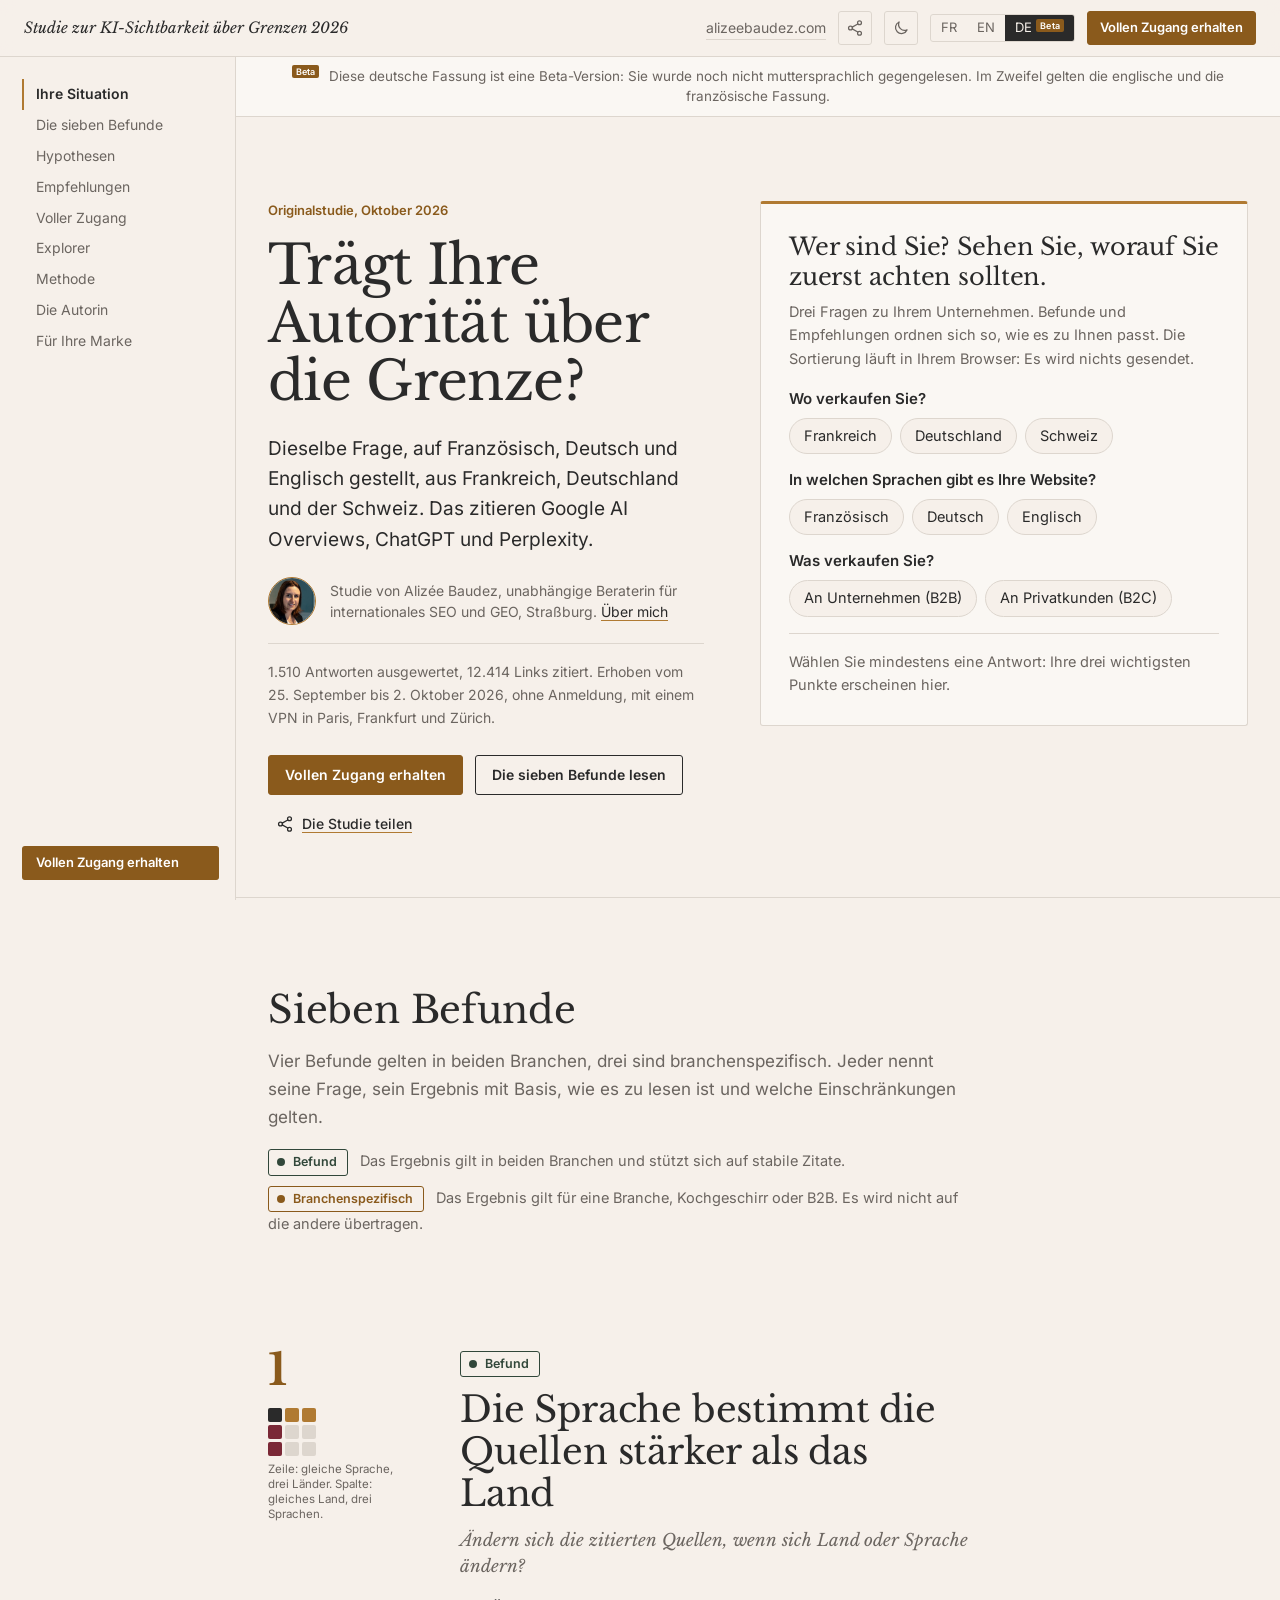
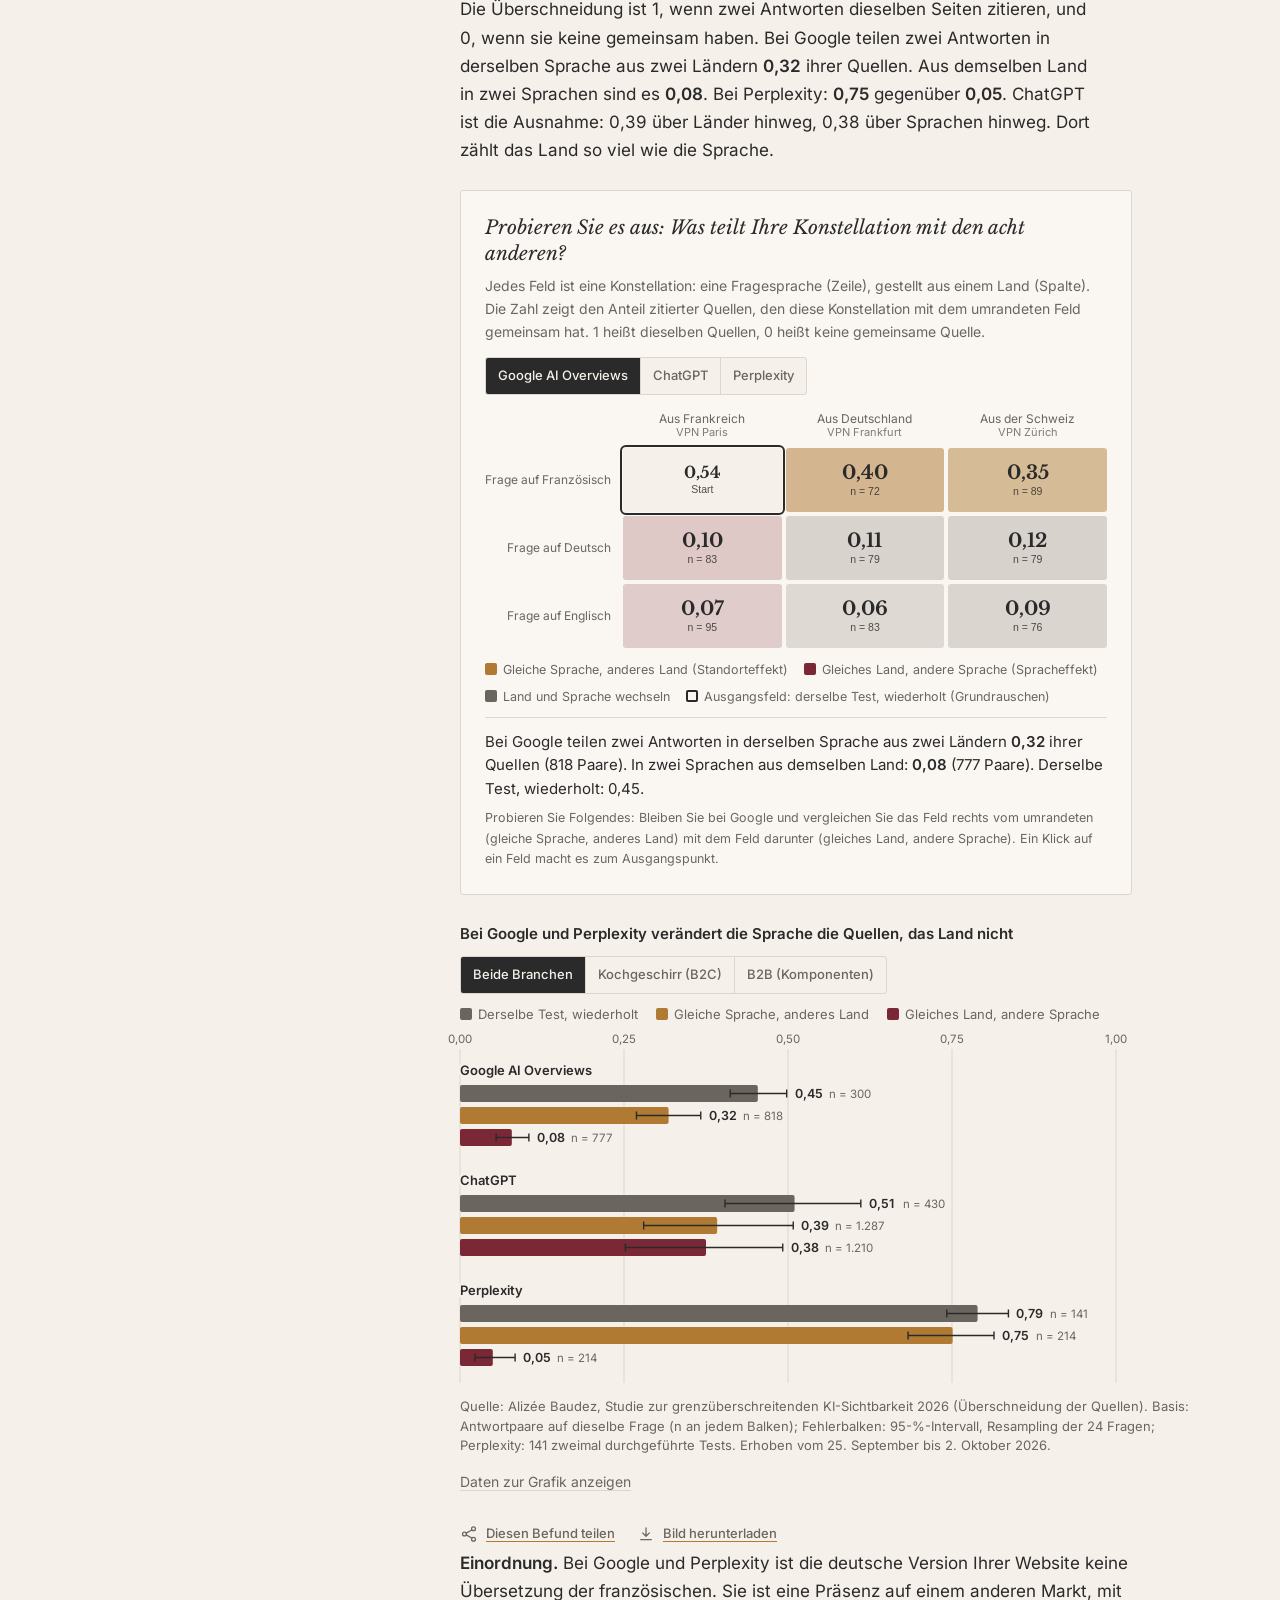
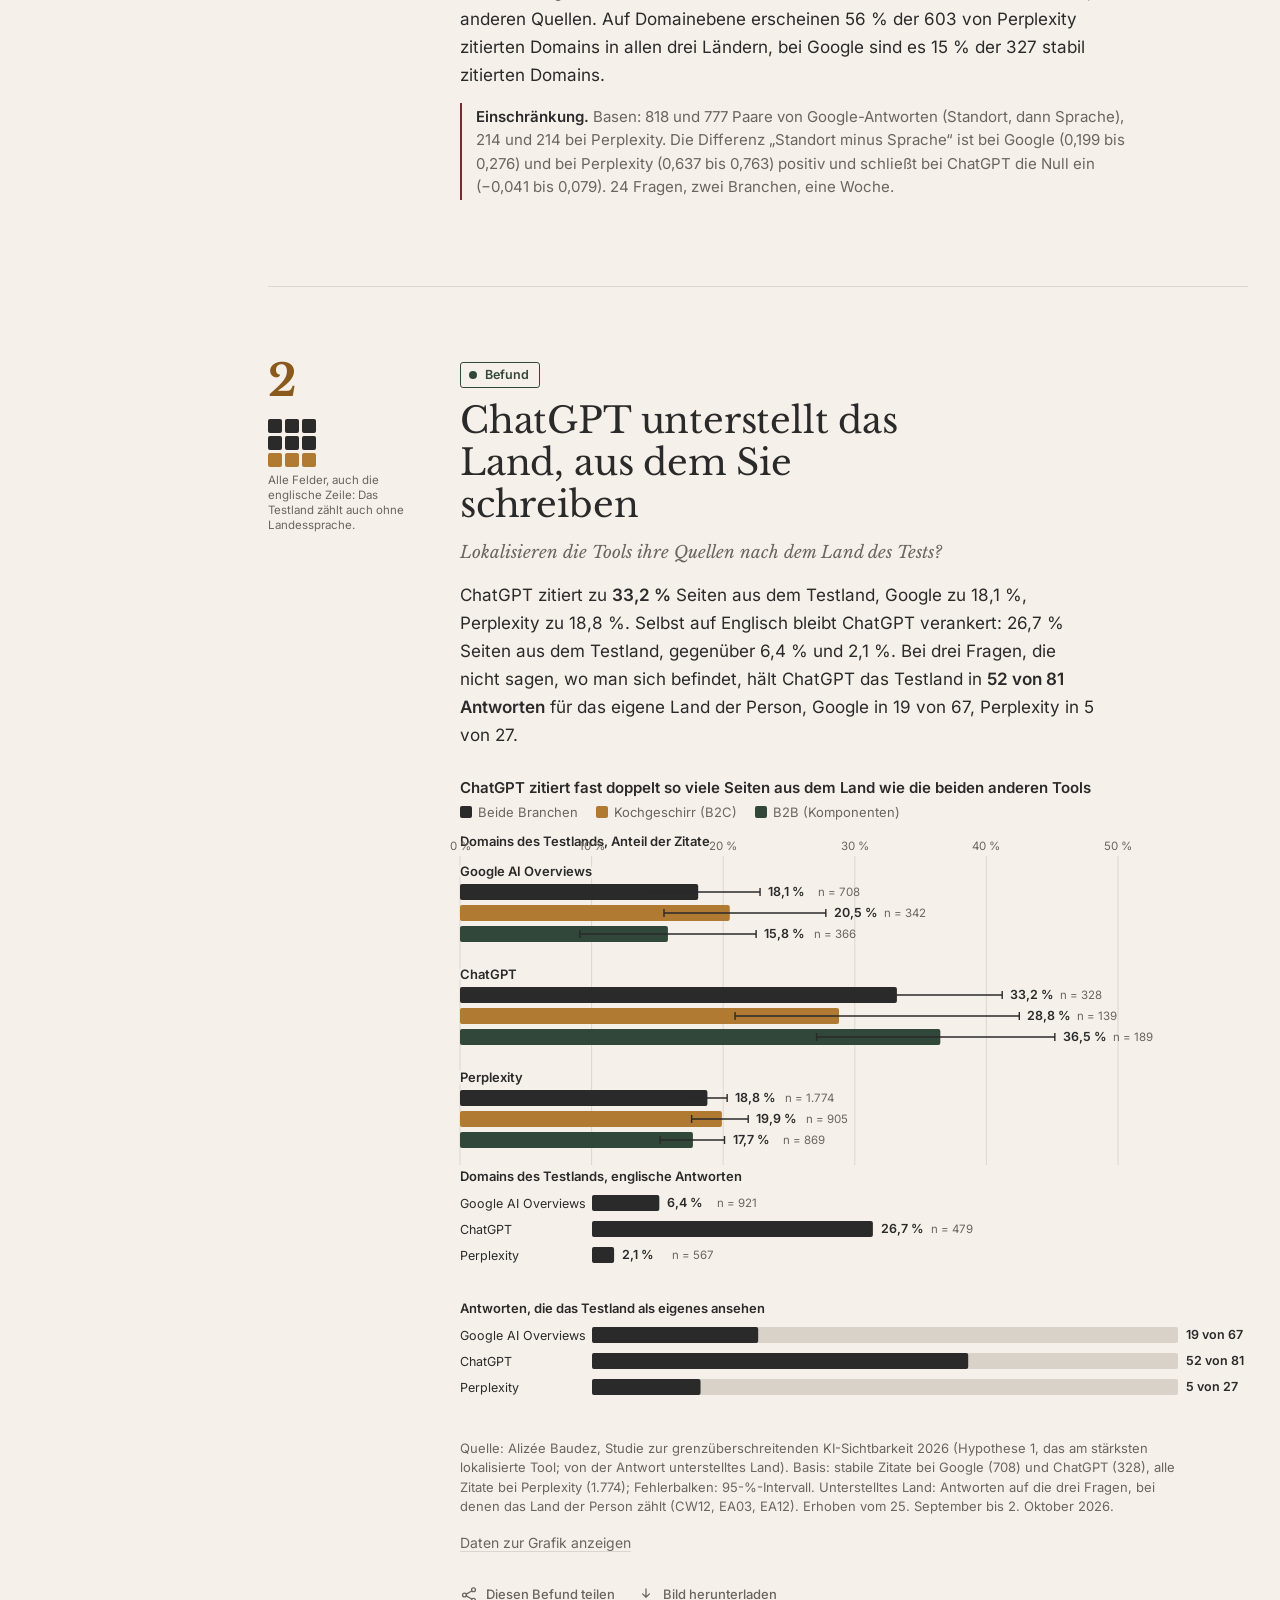
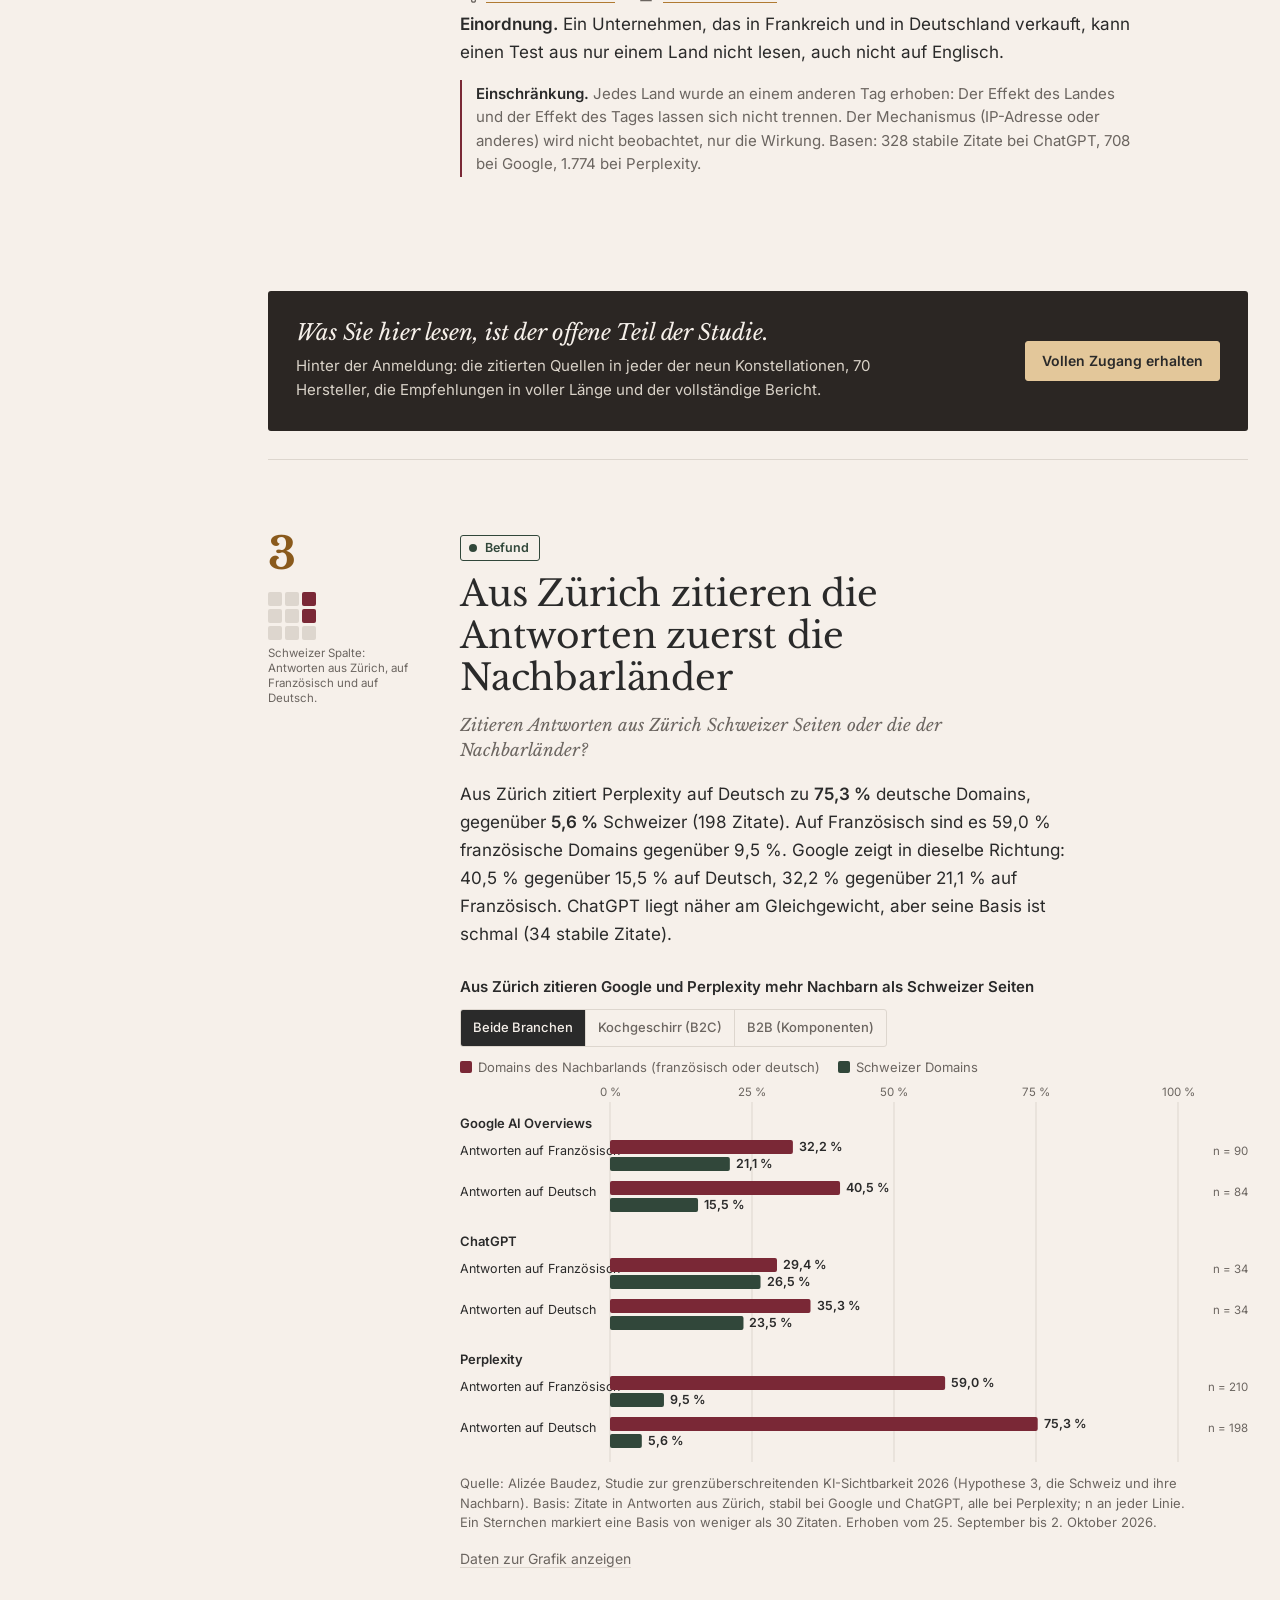
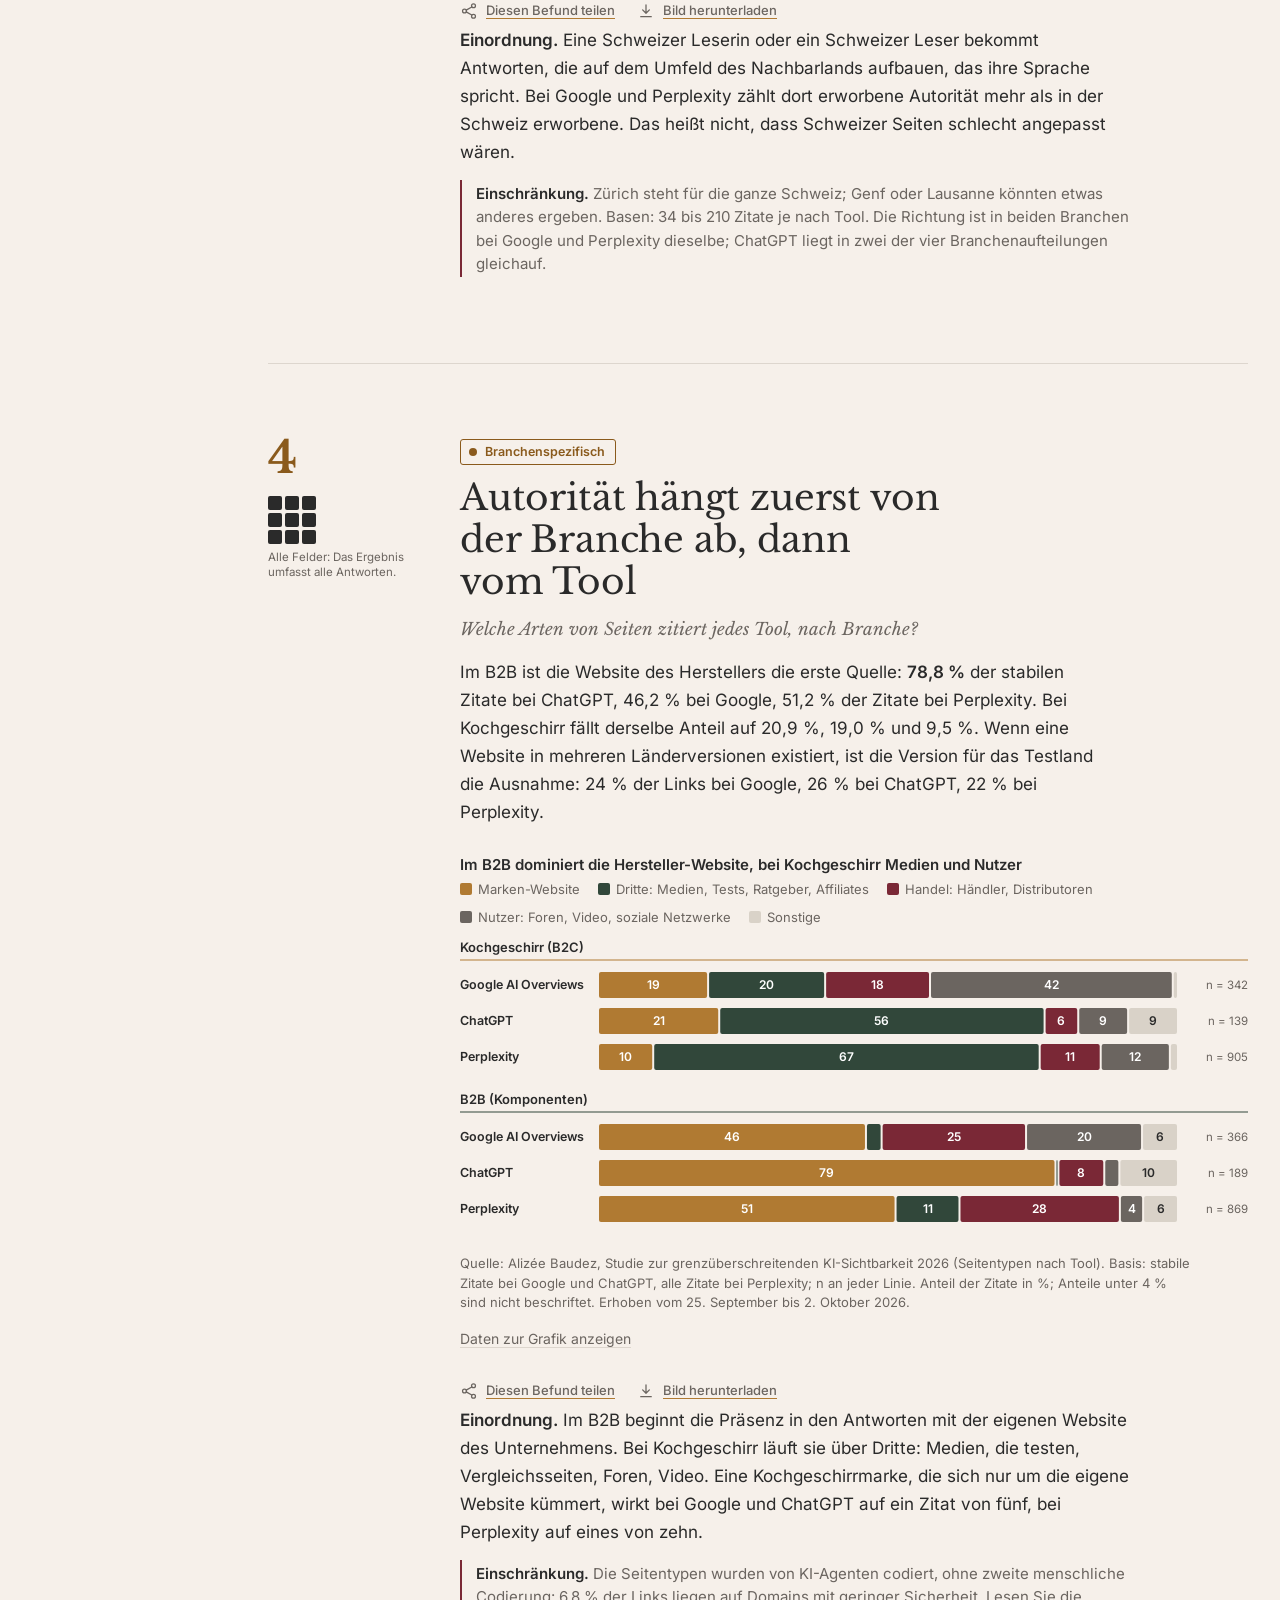
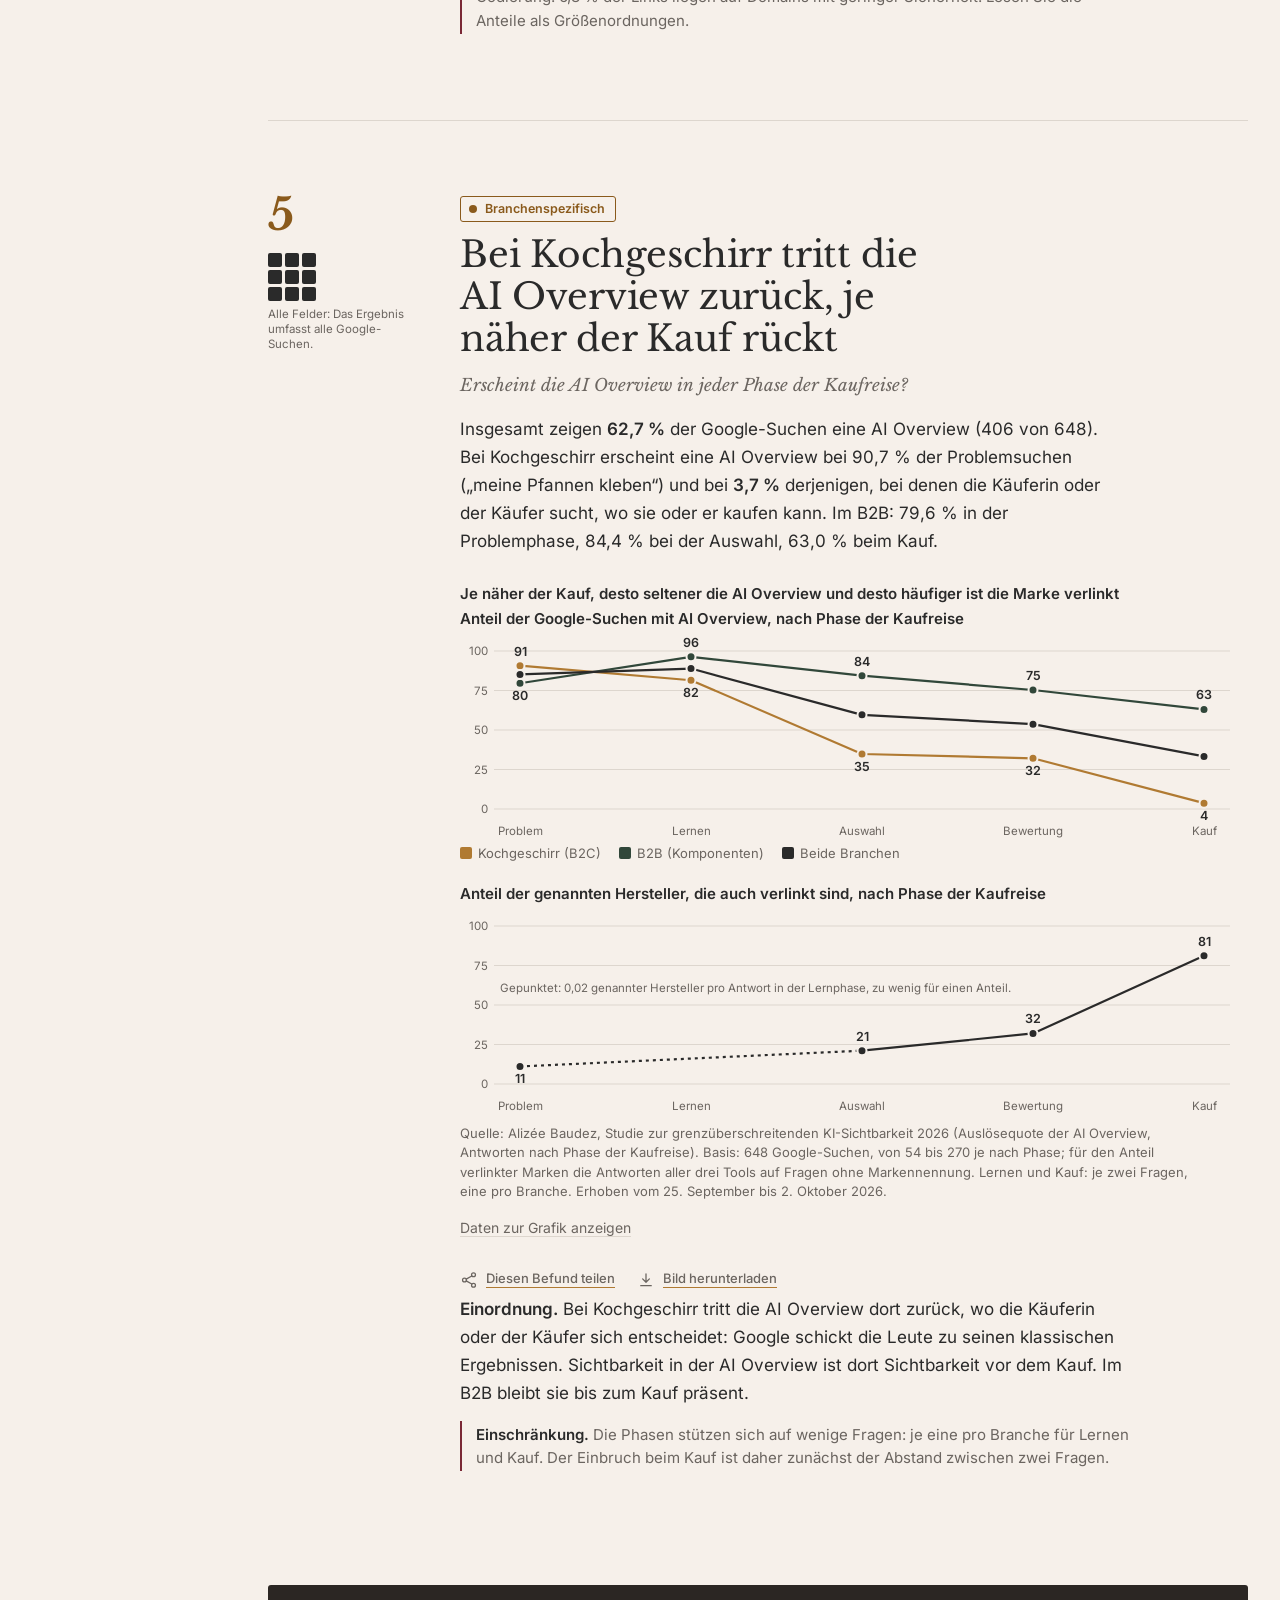
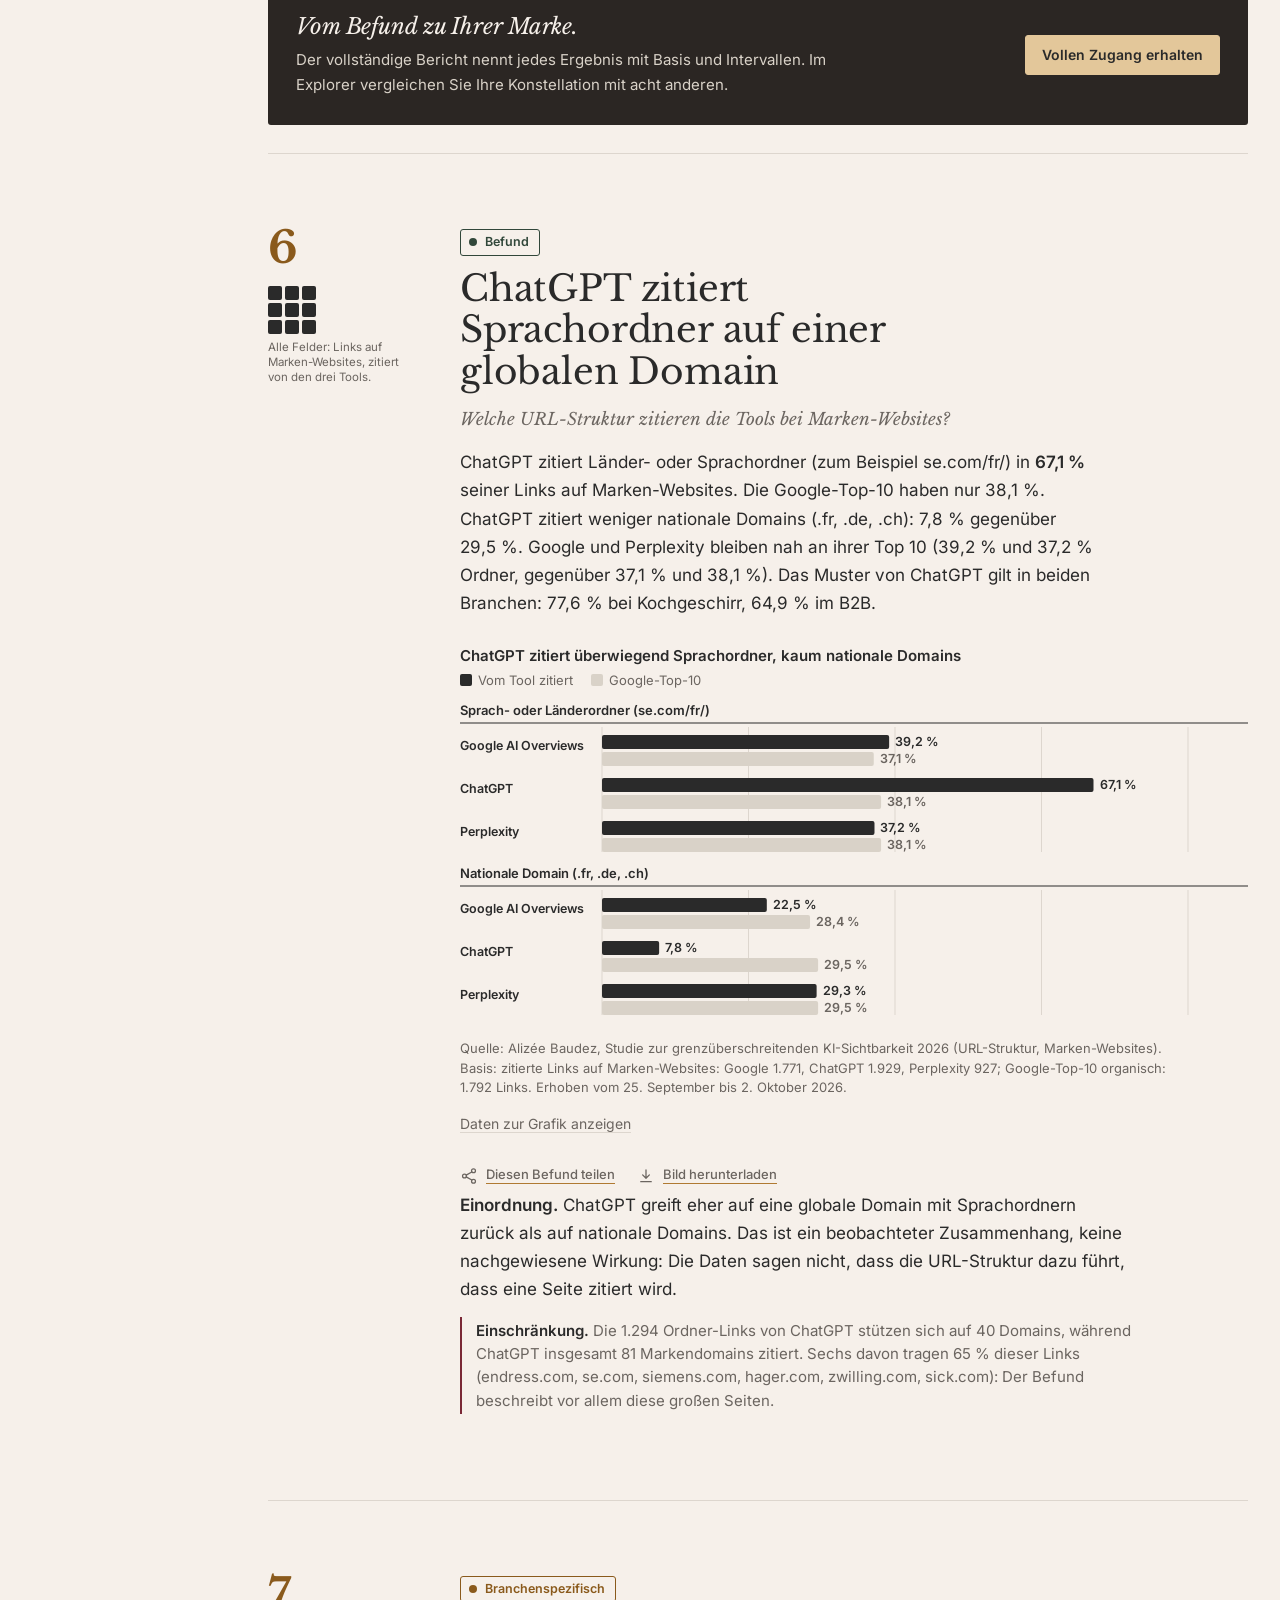
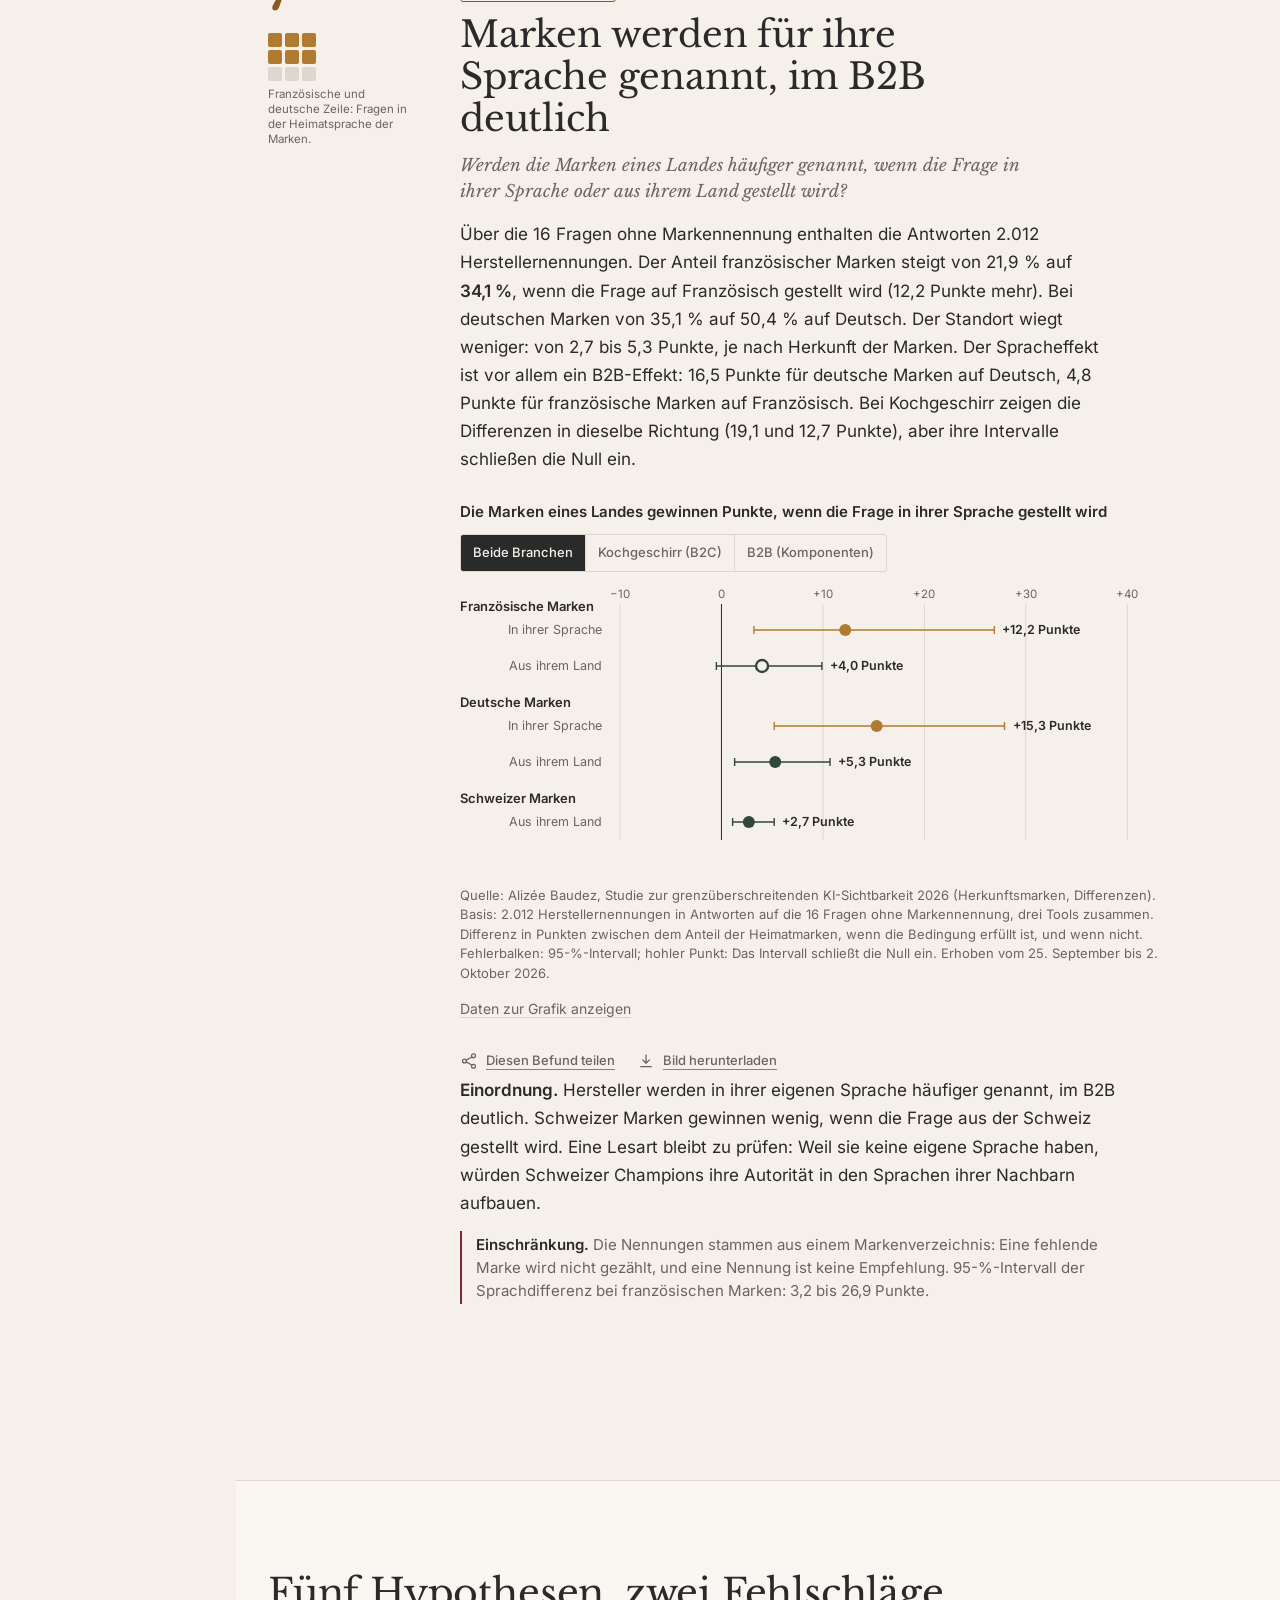
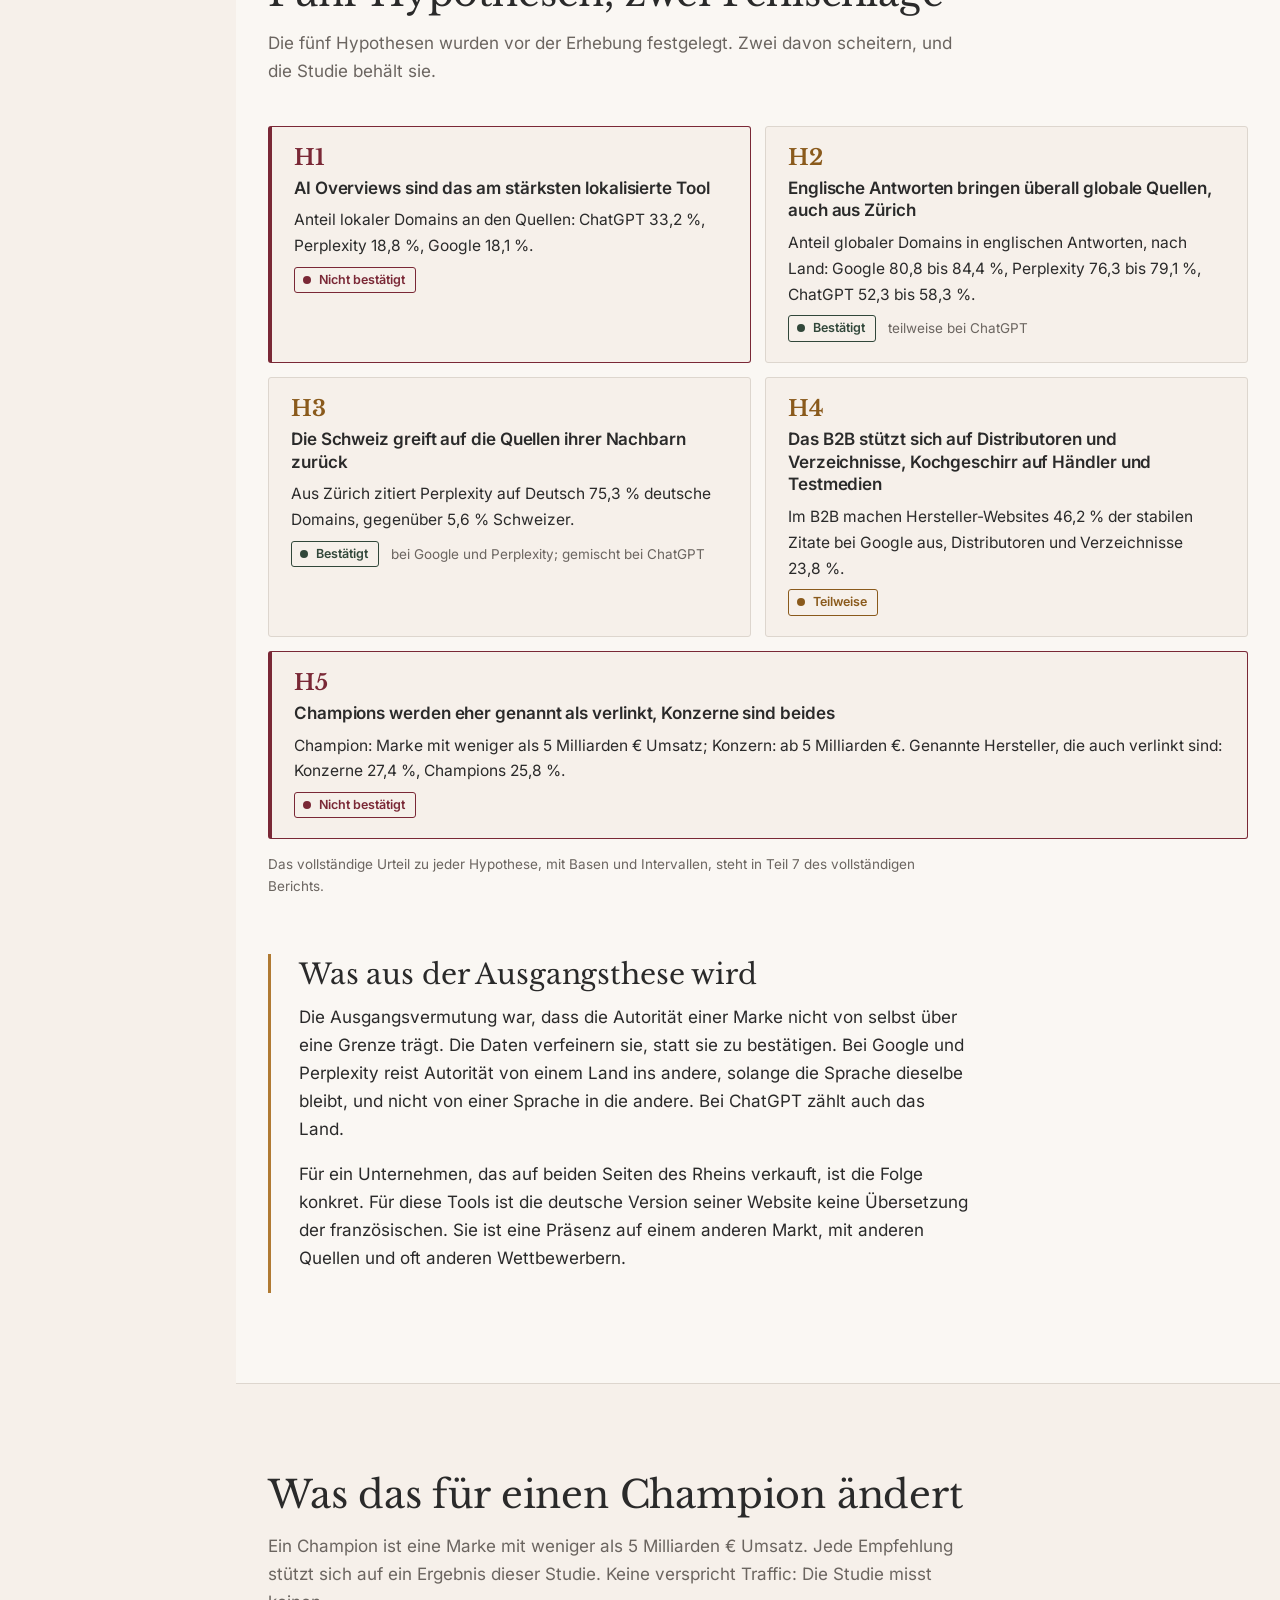
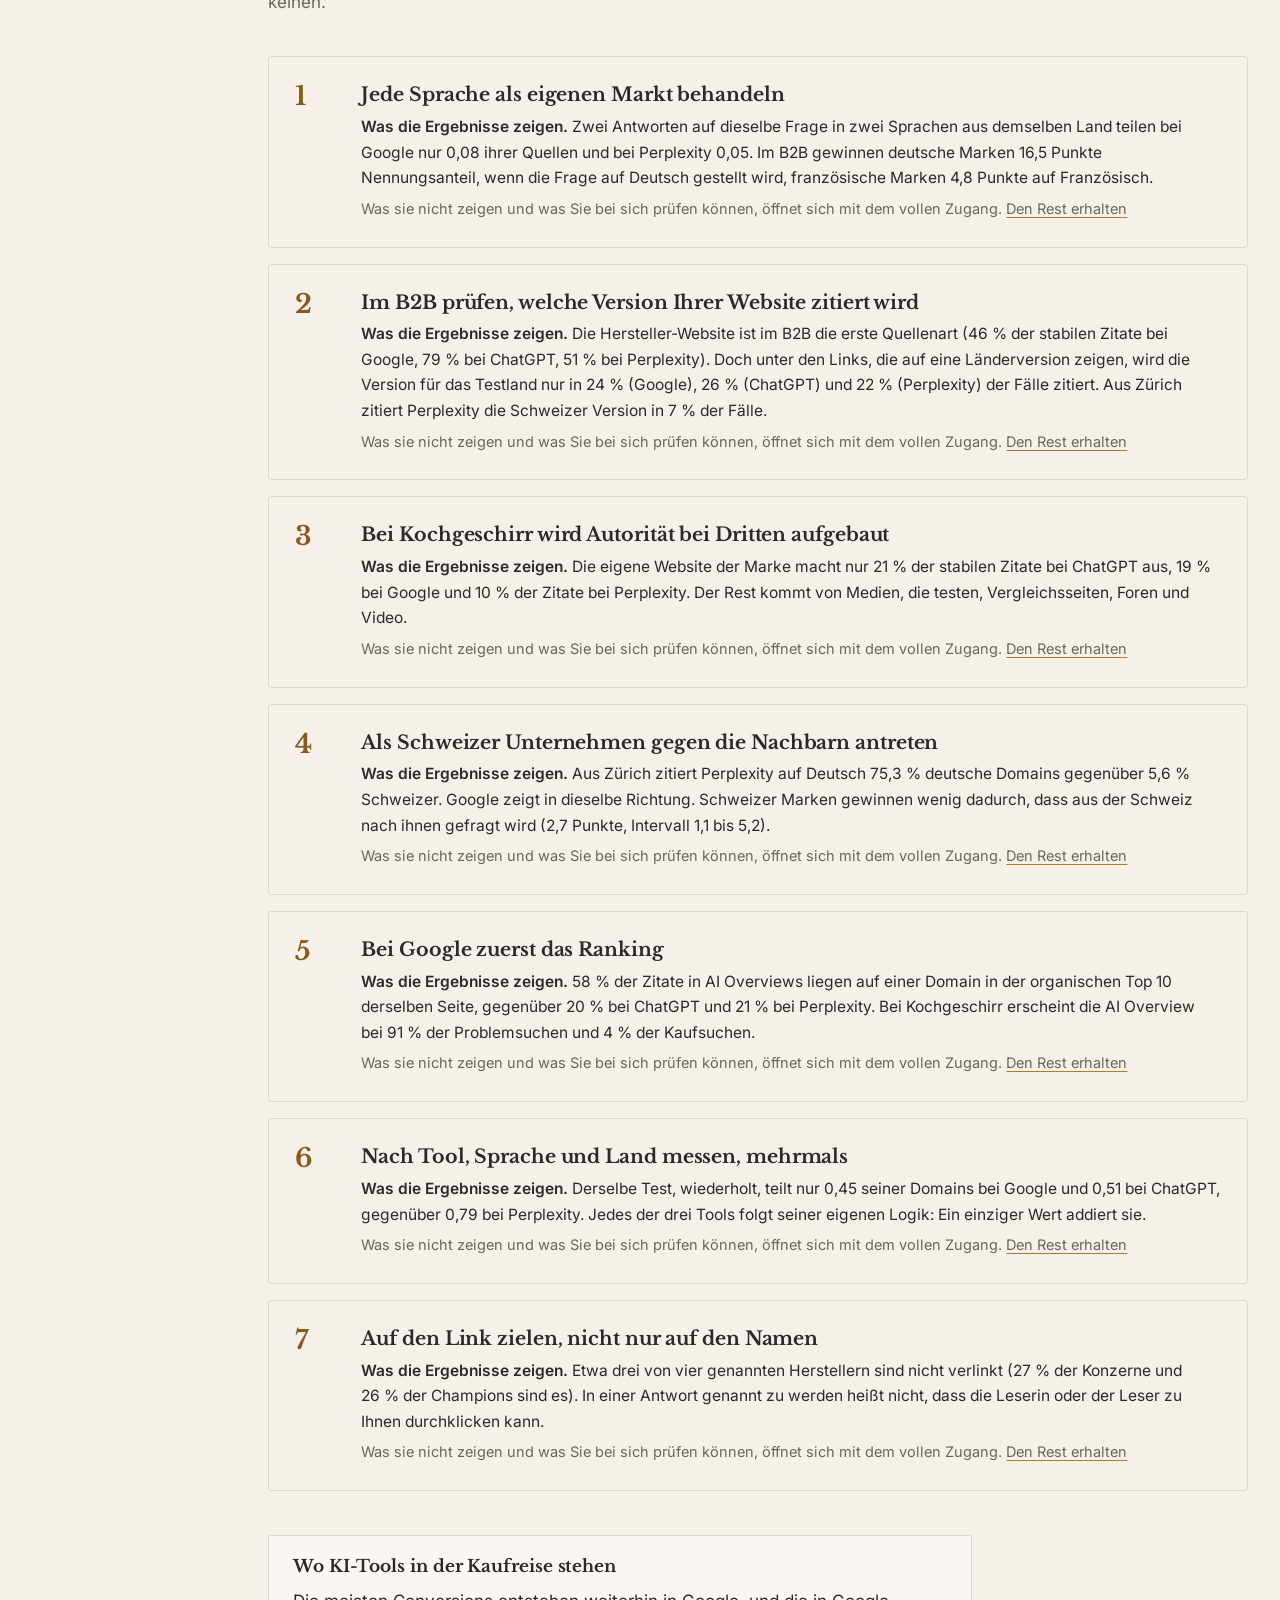
==== commit 652e277b: "Share panel with ready-made FR/EN texts, per-finding image download, preview images (og/twitter) and" ====
--- a/de/index.html
+++ b/de/index.html
@@ -9,11 +9,12 @@
 <link rel="canonical" href="https://alizeebaudez.github.io/multi-market-ai-visibility-study/de/">
 <link rel="alternate" hreflang="fr" href="https://alizeebaudez.github.io/multi-market-ai-visibility-study/fr/"><link rel="alternate" hreflang="en" href="https://alizeebaudez.github.io/multi-market-ai-visibility-study/"><link rel="alternate" hreflang="x-default" href="https://alizeebaudez.github.io/multi-market-ai-visibility-study/">
 <meta property="og:type" content="article"><meta property="og:title" content="Trägt Ihre Autorität über die Grenze?"><meta property="og:description" content="Was Google AI Overviews, ChatGPT und Perplexity zitieren, wenn dieselbe Frage auf Französisch, Deutsch und Englisch aus Frankreich, Deutschland und der Schweiz gestellt wird. 1.510 Antworten ausgewertet, 12.414 Links zitiert.">
-<meta property="og:locale" content="de_DE"><meta property="og:url" content="https://alizeebaudez.github.io/multi-market-ai-visibility-study/de/">
+<meta property="og:locale" content="de_DE"><meta property="og:url" content="https://alizeebaudez.github.io/multi-market-ai-visibility-study/de/"><meta property="og:site_name" content="Alizée Baudez"><meta property="og:image" content="https://alizeebaudez.github.io/multi-market-ai-visibility-study/assets/og/og-en.jpg"><meta property="og:image:width" content="1200"><meta property="og:image:height" content="630"><meta property="og:image:alt" content="Trägt Ihre Autorität über die Grenze?">
+<meta name="twitter:card" content="summary_large_image"><meta name="twitter:title" content="Trägt Ihre Autorität über die Grenze?"><meta name="twitter:description" content="Was Google AI Overviews, ChatGPT und Perplexity zitieren, wenn dieselbe Frage auf Französisch, Deutsch und Englisch aus Frankreich, Deutschland und der Schweiz gestellt wird. 1.510 Antworten ausgewertet, 12.414 Links zitiert."><meta name="twitter:image" content="https://alizeebaudez.github.io/multi-market-ai-visibility-study/assets/og/og-en.jpg">
 <link rel="preload" href="../assets/fonts/libre-baskerville-latin-400-normal.woff2" as="font" type="font/woff2" crossorigin><link rel="preload" href="../assets/fonts/inter-latin-400-normal.woff2" as="font" type="font/woff2" crossorigin>
-<link rel="icon" href="data:image/svg+xml,%3Csvg xmlns='http://www.w3.org/2000/svg' viewBox='0 0 32 32'%3E%3Crect width='32' height='32' rx='4' fill='%23B07A32'/%3E%3Cg fill='%23F6F0EA'%3E%3Crect x='6' y='6' width='6' height='6'/%3E%3Crect x='13' y='6' width='6' height='6' opacity='.7'/%3E%3Crect x='20' y='6' width='6' height='6' opacity='.7'/%3E%3Crect x='6' y='13' width='6' height='6' opacity='.5'/%3E%3Crect x='13' y='13' width='6' height='6' opacity='.3'/%3E%3Crect x='20' y='13' width='6' height='6' opacity='.3'/%3E%3Crect x='6' y='20' width='6' height='6' opacity='.5'/%3E%3Crect x='13' y='20' width='6' height='6' opacity='.3'/%3E%3Crect x='20' y='20' width='6' height='6' opacity='.3'/%3E%3C/g%3E%3C/svg%3E">
+<link rel="icon" href="../assets/img/favicon.svg" type="image/svg+xml"><link rel="icon" href="../assets/img/favicon-32.png" sizes="32x32" type="image/png"><link rel="icon" href="../assets/img/favicon-192.png" sizes="192x192" type="image/png"><link rel="shortcut icon" href="../assets/img/favicon.ico"><link rel="apple-touch-icon" href="../assets/img/apple-touch-icon.png">
 <script>try{var t=localStorage.getItem("cbai-theme");if(t==="dark"||t==="light")document.documentElement.setAttribute("data-theme",t)}catch(e){}</script>
-<link rel="stylesheet" href="../assets/style.css?v=5d29a062">
+<link rel="stylesheet" href="../assets/style.css?v=ddb14e39">
 </head>
 <body>
 <a class="skip" href="#main">Zum Inhalt springen</a>
@@ -22,9 +23,10 @@
     <a class="brand" href="#top">Studie zur KI-Sichtbarkeit über Grenzen 2026</a>
     <div class="tools">
       <a class="home-link" href="https://alizeebaudez.com">alizeebaudez.com</a>
+      <button type="button" class="share-ico" data-share="gen" aria-label="Die Studie teilen" title="Die Studie teilen"><svg class="i-share" viewBox="0 0 24 24" width="18" height="18" fill="none" stroke="currentColor" stroke-width="1.7" stroke-linecap="round" stroke-linejoin="round" aria-hidden="true"><circle cx="18" cy="5" r="2.6"/><circle cx="6" cy="12" r="2.6"/><circle cx="18" cy="19" r="2.6"/><path d="M8.3 10.8l7.4-4.2M8.3 13.2l7.4 4.2"/></svg></button>
       <button type="button" class="theme" data-l-dark="Zum Dunkelmodus wechseln" data-l-light="Zum Hellmodus wechseln" aria-label="Zum Dunkelmodus wechseln"><svg class="i-moon" viewBox="0 0 24 24" width="18" height="18" fill="none" stroke="currentColor" stroke-width="1.7" stroke-linecap="round" stroke-linejoin="round" aria-hidden="true"><path d="M20 14.5A8 8 0 0 1 9.5 4a8 8 0 1 0 10.5 10.5z"/></svg><svg class="i-sun" viewBox="0 0 24 24" width="18" height="18" fill="none" stroke="currentColor" stroke-width="1.7" stroke-linecap="round" aria-hidden="true"><circle cx="12" cy="12" r="4"/><path d="M12 2.5v2.5M12 19v2.5M2.5 12H5M19 12h2.5M5.3 5.3l1.8 1.8M16.9 16.9l1.8 1.8M5.3 18.7l1.8-1.8M16.9 7.1l1.8-1.8"/></svg></button>
       <div class="lang" role="group" aria-label="Sprache"><a href="../fr/" hreflang="fr" lang="fr">FR</a><a href="../" hreflang="en" lang="en">EN</a><a href="./" hreflang="de" lang="de" aria-current="true">DE<sup class="beta-pill">Beta</sup></a></div>
-      <a class="btn amber sm locked-only" href="#acces">Vollen Zugang erhalten</a>
+      <a class="btn amber sm locked-only" href="#acces"><span class="l-long">Vollen Zugang erhalten</span><span class="l-short">Voller Zugang</span></a>
       <a class="btn ghost sm unlocked-only" href="#acces">Bericht und Zusammenfassung</a>
     </div>
   </div>
@@ -45,7 +47,7 @@
     <p class="lede">Dieselbe Frage, auf Französisch, Deutsch und Englisch gestellt, aus Frankreich, Deutschland und der Schweiz. Das zitieren Google AI Overviews, ChatGPT und Perplexity.</p>
     <div class="byline"><img src="../assets/img/alizee.jpg" alt="" width="48" height="48"><p>Studie von Alizée Baudez, unabhängige Beraterin für internationales SEO und GEO, Straßburg. <a href="#autrice">Über mich</a></p></div>
     <p class="facts">1.510 Antworten ausgewertet, 12.414 Links zitiert. Erhoben vom 25. September bis 2. Oktober 2026, ohne Anmeldung, mit einem VPN in Paris, Frankfurt und Zürich.</p>
-    <div class="cta"><a class="btn amber locked-only" href="#acces">Vollen Zugang erhalten</a><a class="btn ghost" href="#constats">Die sieben Befunde lesen</a></div>
+    <div class="cta"><a class="btn amber locked-only" href="#acces">Vollen Zugang erhalten</a><a class="btn ghost" href="#constats">Die sieben Befunde lesen</a><button type="button" class="share-link" data-share="gen"><svg class="i-share" viewBox="0 0 24 24" width="18" height="18" fill="none" stroke="currentColor" stroke-width="1.7" stroke-linecap="round" stroke-linejoin="round" aria-hidden="true"><circle cx="18" cy="5" r="2.6"/><circle cx="6" cy="12" r="2.6"/><circle cx="18" cy="19" r="2.6"/><path d="M8.3 10.8l7.4-4.2M8.3 13.2l7.4 4.2"/></svg><span>Die Studie teilen</span></button></div>
   </div>
   <div class="sit" id="situation">
     <h2>Wer sind Sie? Sehen Sie, worauf Sie zuerst achten sollten.</h2>
@@ -106,6 +108,7 @@
       <figcaption class="fig-src">Quelle: Alizée Baudez, Studie zur grenzüberschreitenden KI-Sichtbarkeit 2026 (Überschneidung der Quellen). Basis: Antwortpaare auf dieselbe Frage (n an jedem Balken); Fehlerbalken: 95-%-Intervall, Resampling der 24 Fragen; Perplexity: 141 zweimal durchgeführte Tests. Erhoben vom 25. September bis 2. Oktober 2026.</figcaption>
       <details class="data"><summary>Daten zur Grafik anzeigen</summary><div class="tscroll"><table class="dt"><thead><tr><th scope="col">Branche</th><th scope="col">Tool</th><th scope="col">Derselbe Test, wiederholt</th><th scope="col">Gleiche Sprache, anderes Land</th><th scope="col">Gleiches Land, andere Sprache</th><th scope="col">n (gleiche sprache, anderes land)</th><th scope="col">n (gleiches land, andere sprache)</th></tr></thead><tbody><tr><th scope="row">Beide Branchen</th><td>Google AI Overviews</td><td>0,45</td><td>0,32</td><td>0,08</td><td>818</td><td>777</td></tr><tr><th scope="row">Beide Branchen</th><td>ChatGPT</td><td>0,51</td><td>0,39</td><td>0,38</td><td>1.287</td><td>1.210</td></tr><tr><th scope="row">Beide Branchen</th><td>Perplexity</td><td>0,79</td><td>0,75</td><td>0,05</td><td>214</td><td>214</td></tr><tr><th scope="row">Kochgeschirr (B2C)</th><td>Google AI Overviews</td><td>0,54</td><td>0,39</td><td>0,11</td><td>299</td><td>304</td></tr><tr><th scope="row">Kochgeschirr (B2C)</th><td>ChatGPT</td><td>0,39</td><td>0,25</td><td>0,19</td><td>550</td><td>505</td></tr><tr><th scope="row">Kochgeschirr (B2C)</th><td>Perplexity</td><td>0,80</td><td>0,76</td><td>0,01</td><td>106</td><td>106</td></tr><tr><th scope="row">B2B (Komponenten)</th><td>Google AI Overviews</td><td>0,40</td><td>0,28</td><td>0,06</td><td>519</td><td>473</td></tr><tr><th scope="row">B2B (Komponenten)</th><td>ChatGPT</td><td>0,60</td><td>0,50</td><td>0,51</td><td>737</td><td>705</td></tr><tr><th scope="row">B2B (Komponenten)</th><td>Perplexity</td><td>0,78</td><td>0,74</td><td>0,08</td><td>108</td><td>108</td></tr></tbody></table></div></details>
     </figure>
+    <p class="f-share"><button type="button" class="share-link" data-share="f1"><svg class="i-share" viewBox="0 0 24 24" width="18" height="18" fill="none" stroke="currentColor" stroke-width="1.7" stroke-linecap="round" stroke-linejoin="round" aria-hidden="true"><circle cx="18" cy="5" r="2.6"/><circle cx="6" cy="12" r="2.6"/><circle cx="18" cy="19" r="2.6"/><path d="M8.3 10.8l7.4-4.2M8.3 13.2l7.4 4.2"/></svg><span>Diesen Befund teilen</span></button><a class="share-link" href="../assets/share/en/f1.png" download="cross-border-ai-visibility-study-f1-en.png"><svg viewBox="0 0 24 24" width="18" height="18" fill="none" stroke="currentColor" stroke-width="1.7" stroke-linecap="round" stroke-linejoin="round" aria-hidden="true"><path d="M12 4v11M7.5 10.5L12 15l4.5-4.5M5 19.5h14"/></svg><span>Bild herunterladen</span></a></p>
     <p class="read"><b>Einordnung.</b> Bei Google und Perplexity ist die deutsche Version Ihrer Website keine Übersetzung der französischen. Sie ist eine Präsenz auf einem anderen Markt, mit anderen Quellen. Auf Domainebene erscheinen 56 % der 603 von Perplexity zitierten Domains in allen drei Ländern, bei Google sind es 15 % der 327 stabil zitierten Domains.</p>
     <p class="res"><b>Einschränkung.</b> Basen: 818 und 777 Paare von Google-Antworten (Standort, dann Sprache), 214 und 214 bei Perplexity. Die Differenz „Standort minus Sprache“ ist bei Google (0,199 bis 0,276) und bei Perplexity (0,637 bis 0,763) positiv und schließt bei ChatGPT die Null ein (−0,041 bis 0,079). 24 Fragen, zwei Branchen, eine Woche.</p>
   </div>
@@ -127,6 +130,7 @@
       <figcaption class="fig-src">Quelle: Alizée Baudez, Studie zur grenzüberschreitenden KI-Sichtbarkeit 2026 (Hypothese 1, das am stärksten lokalisierte Tool; von der Antwort unterstelltes Land). Basis: stabile Zitate bei Google (708) und ChatGPT (328), alle Zitate bei Perplexity (1.774); Fehlerbalken: 95-%-Intervall. Unterstelltes Land: Antworten auf die drei Fragen, bei denen das Land der Person zählt (CW12, EA03, EA12). Erhoben vom 25. September bis 2. Oktober 2026.</figcaption>
       <details class="data"><summary>Daten zur Grafik anzeigen</summary><div class="tscroll"><table class="dt"><thead><tr><th scope="col">Tool</th><th scope="col">Beide Branchen</th><th scope="col">Kochgeschirr (B2C)</th><th scope="col">B2B</th><th scope="col">Englische Antworten</th><th scope="col">Testland für das eigene der Person gehalten</th></tr></thead><tbody><tr><th scope="row">Google AI Overviews</th><td>18,1 %</td><td>20,5 %</td><td>15,8 %</td><td>6,4 %</td><td>19 / 67</td></tr><tr><th scope="row">ChatGPT</th><td>33,2 %</td><td>28,8 %</td><td>36,5 %</td><td>26,7 %</td><td>52 / 81</td></tr><tr><th scope="row">Perplexity</th><td>18,8 %</td><td>19,9 %</td><td>17,7 %</td><td>2,1 %</td><td>5 / 27</td></tr></tbody></table></div></details>
     </figure>
+    <p class="f-share"><button type="button" class="share-link" data-share="f2"><svg class="i-share" viewBox="0 0 24 24" width="18" height="18" fill="none" stroke="currentColor" stroke-width="1.7" stroke-linecap="round" stroke-linejoin="round" aria-hidden="true"><circle cx="18" cy="5" r="2.6"/><circle cx="6" cy="12" r="2.6"/><circle cx="18" cy="19" r="2.6"/><path d="M8.3 10.8l7.4-4.2M8.3 13.2l7.4 4.2"/></svg><span>Diesen Befund teilen</span></button><a class="share-link" href="../assets/share/en/f2.png" download="cross-border-ai-visibility-study-f2-en.png"><svg viewBox="0 0 24 24" width="18" height="18" fill="none" stroke="currentColor" stroke-width="1.7" stroke-linecap="round" stroke-linejoin="round" aria-hidden="true"><path d="M12 4v11M7.5 10.5L12 15l4.5-4.5M5 19.5h14"/></svg><span>Bild herunterladen</span></a></p>
     <p class="read"><b>Einordnung.</b> Ein Unternehmen, das in Frankreich und in Deutschland verkauft, kann einen Test aus nur einem Land nicht lesen, auch nicht auf Englisch.</p>
     <p class="res"><b>Einschränkung.</b> Jedes Land wurde an einem anderen Tag erhoben: Der Effekt des Landes und der Effekt des Tages lassen sich nicht trennen. Der Mechanismus (IP-Adresse oder anderes) wird nicht beobachtet, nur die Wirkung. Basen: 328 stabile Zitate bei ChatGPT, 708 bei Google, 1.774 bei Perplexity.</p>
   </div>
@@ -149,6 +153,7 @@
       <figcaption class="fig-src">Quelle: Alizée Baudez, Studie zur grenzüberschreitenden KI-Sichtbarkeit 2026 (Hypothese 3, die Schweiz und ihre Nachbarn). Basis: Zitate in Antworten aus Zürich, stabil bei Google und ChatGPT, alle bei Perplexity; n an jeder Linie. Ein Sternchen markiert eine Basis von weniger als 30 Zitaten. Erhoben vom 25. September bis 2. Oktober 2026.</figcaption>
       <details class="data"><summary>Daten zur Grafik anzeigen</summary><div class="tscroll"><table class="dt"><thead><tr><th scope="col">Branche</th><th scope="col">Tool</th><th scope="col">Antworten auf Französisch: französische domains</th><th scope="col">Antworten auf Französisch: schweizer domains</th><th scope="col">Antworten auf Deutsch: deutsche domains</th><th scope="col">Antworten auf Deutsch: schweizer domains</th><th scope="col">n</th></tr></thead><tbody><tr><th scope="row">Beide Branchen</th><td>Google AI Overviews</td><td>32,2 %</td><td>21,1 %</td><td>40,5 %</td><td>15,5 %</td><td>90 / 84</td></tr><tr><th scope="row">Beide Branchen</th><td>ChatGPT</td><td>29,4 %</td><td>26,5 %</td><td>35,3 %</td><td>23,5 %</td><td>34 / 34</td></tr><tr><th scope="row">Beide Branchen</th><td>Perplexity</td><td>59,0 %</td><td>9,5 %</td><td>75,3 %</td><td>5,6 %</td><td>210 / 198</td></tr><tr><th scope="row">Kochgeschirr (B2C)</th><td>Google AI Overviews</td><td>36,4 %</td><td>29,5 %</td><td>43,9 %</td><td>24,4 %</td><td>44 / 41</td></tr><tr><th scope="row">Kochgeschirr (B2C)</th><td>ChatGPT</td><td>31,2 %</td><td>25,0 %</td><td>20,0 %</td><td>20,0 %</td><td>16 / 15</td></tr><tr><th scope="row">Kochgeschirr (B2C)</th><td>Perplexity</td><td>61,9 %</td><td>10,5 %</td><td>84,3 %</td><td>4,9 %</td><td>105 / 102</td></tr><tr><th scope="row">B2B (Komponenten)</th><td>Google AI Overviews</td><td>28,3 %</td><td>13,0 %</td><td>37,2 %</td><td>7,0 %</td><td>46 / 43</td></tr><tr><th scope="row">B2B (Komponenten)</th><td>ChatGPT</td><td>27,8 %</td><td>27,8 %</td><td>47,4 %</td><td>26,3 %</td><td>18 / 19</td></tr><tr><th scope="row">B2B (Komponenten)</th><td>Perplexity</td><td>56,2 %</td><td>8,6 %</td><td>65,6 %</td><td>6,2 %</td><td>105 / 96</td></tr></tbody></table></div></details>
     </figure>
+    <p class="f-share"><button type="button" class="share-link" data-share="f3"><svg class="i-share" viewBox="0 0 24 24" width="18" height="18" fill="none" stroke="currentColor" stroke-width="1.7" stroke-linecap="round" stroke-linejoin="round" aria-hidden="true"><circle cx="18" cy="5" r="2.6"/><circle cx="6" cy="12" r="2.6"/><circle cx="18" cy="19" r="2.6"/><path d="M8.3 10.8l7.4-4.2M8.3 13.2l7.4 4.2"/></svg><span>Diesen Befund teilen</span></button><a class="share-link" href="../assets/share/en/f3.png" download="cross-border-ai-visibility-study-f3-en.png"><svg viewBox="0 0 24 24" width="18" height="18" fill="none" stroke="currentColor" stroke-width="1.7" stroke-linecap="round" stroke-linejoin="round" aria-hidden="true"><path d="M12 4v11M7.5 10.5L12 15l4.5-4.5M5 19.5h14"/></svg><span>Bild herunterladen</span></a></p>
     <p class="read"><b>Einordnung.</b> Eine Schweizer Leserin oder ein Schweizer Leser bekommt Antworten, die auf dem Umfeld des Nachbarlands aufbauen, das ihre Sprache spricht. Bei Google und Perplexity zählt dort erworbene Autorität mehr als in der Schweiz erworbene. Das heißt nicht, dass Schweizer Seiten schlecht angepasst wären.</p>
     <p class="res"><b>Einschränkung.</b> Zürich steht für die ganze Schweiz; Genf oder Lausanne könnten etwas anderes ergeben. Basen: 34 bis 210 Zitate je nach Tool. Die Richtung ist in beiden Branchen bei Google und Perplexity dieselbe; ChatGPT liegt in zwei der vier Branchenaufteilungen gleichauf.</p>
   </div>
@@ -170,6 +175,7 @@
       <figcaption class="fig-src">Quelle: Alizée Baudez, Studie zur grenzüberschreitenden KI-Sichtbarkeit 2026 (Seitentypen nach Tool). Basis: stabile Zitate bei Google und ChatGPT, alle Zitate bei Perplexity; n an jeder Linie. Anteil der Zitate in %; Anteile unter 4 % sind nicht beschriftet. Erhoben vom 25. September bis 2. Oktober 2026.</figcaption>
       <details class="data"><summary>Daten zur Grafik anzeigen</summary><div class="tscroll"><table class="dt"><thead><tr><th scope="col">Branche</th><th scope="col">Tool</th><th scope="col">Marken-Website</th><th scope="col">Dritte: Medien, Tests, Ratgeber, Affiliates</th><th scope="col">Handel: Händler, Distributoren</th><th scope="col">Nutzer: Foren, Video, soziale Netzwerke</th><th scope="col">Sonstige</th><th scope="col">n</th></tr></thead><tbody><tr><th scope="row">Beide Branchen</th><td>Google AI Overviews</td><td>33,1 %</td><td>11,2 %</td><td>21,6 %</td><td>30,5 %</td><td>3,7 %</td><td>708</td></tr><tr><th scope="row">Beide Branchen</th><td>ChatGPT</td><td>54,3 %</td><td>24,0 %</td><td>7,0 %</td><td>5,2 %</td><td>9,4 %</td><td>328</td></tr><tr><th scope="row">Beide Branchen</th><td>Perplexity</td><td>29,9 %</td><td>39,4 %</td><td>18,9 %</td><td>8,1 %</td><td>3,7 %</td><td>1.774</td></tr><tr><th scope="row">Kochgeschirr (B2C)</th><td>Google AI Overviews</td><td>19,0 %</td><td>20,2 %</td><td>18,1 %</td><td>41,9 %</td><td>0,9 %</td><td>342</td></tr><tr><th scope="row">Kochgeschirr (B2C)</th><td>ChatGPT</td><td>20,9 %</td><td>56,1 %</td><td>5,8 %</td><td>8,6 %</td><td>8,6 %</td><td>139</td></tr><tr><th scope="row">Kochgeschirr (B2C)</th><td>Perplexity</td><td>9,5 %</td><td>66,5 %</td><td>10,5 %</td><td>11,9 %</td><td>1,4 %</td><td>905</td></tr><tr><th scope="row">B2B (Komponenten)</th><td>Google AI Overviews</td><td>46,2 %</td><td>2,7 %</td><td>24,9 %</td><td>20,0 %</td><td>6,2 %</td><td>366</td></tr><tr><th scope="row">B2B (Komponenten)</th><td>ChatGPT</td><td>78,8 %</td><td>0,5 %</td><td>7,9 %</td><td>2,6 %</td><td>10,1 %</td><td>189</td></tr><tr><th scope="row">B2B (Komponenten)</th><td>Perplexity</td><td>51,2 %</td><td>11,0 %</td><td>27,6 %</td><td>4,0 %</td><td>6,0 %</td><td>869</td></tr></tbody></table></div></details>
     </figure>
+    <p class="f-share"><button type="button" class="share-link" data-share="f4"><svg class="i-share" viewBox="0 0 24 24" width="18" height="18" fill="none" stroke="currentColor" stroke-width="1.7" stroke-linecap="round" stroke-linejoin="round" aria-hidden="true"><circle cx="18" cy="5" r="2.6"/><circle cx="6" cy="12" r="2.6"/><circle cx="18" cy="19" r="2.6"/><path d="M8.3 10.8l7.4-4.2M8.3 13.2l7.4 4.2"/></svg><span>Diesen Befund teilen</span></button><a class="share-link" href="../assets/share/en/f4.png" download="cross-border-ai-visibility-study-f4-en.png"><svg viewBox="0 0 24 24" width="18" height="18" fill="none" stroke="currentColor" stroke-width="1.7" stroke-linecap="round" stroke-linejoin="round" aria-hidden="true"><path d="M12 4v11M7.5 10.5L12 15l4.5-4.5M5 19.5h14"/></svg><span>Bild herunterladen</span></a></p>
     <p class="read"><b>Einordnung.</b> Im B2B beginnt die Präsenz in den Antworten mit der eigenen Website des Unternehmens. Bei Kochgeschirr läuft sie über Dritte: Medien, die testen, Vergleichsseiten, Foren, Video. Eine Kochgeschirrmarke, die sich nur um die eigene Website kümmert, wirkt bei Google und ChatGPT auf ein Zitat von fünf, bei Perplexity auf eines von zehn.</p>
     <p class="res"><b>Einschränkung.</b> Die Seitentypen wurden von KI-Agenten codiert, ohne zweite menschliche Codierung: 6,8 % der Links liegen auf Domains mit geringer Sicherheit. Lesen Sie die Anteile als Größenordnungen.</p>
   </div>
@@ -191,6 +197,7 @@
       <figcaption class="fig-src">Quelle: Alizée Baudez, Studie zur grenzüberschreitenden KI-Sichtbarkeit 2026 (Auslösequote der AI Overview, Antworten nach Phase der Kaufreise). Basis: 648 Google-Suchen, von 54 bis 270 je nach Phase; für den Anteil verlinkter Marken die Antworten aller drei Tools auf Fragen ohne Markennennung. Lernen und Kauf: je zwei Fragen, eine pro Branche. Erhoben vom 25. September bis 2. Oktober 2026.</figcaption>
       <details class="data"><summary>Daten zur Grafik anzeigen</summary><div class="tscroll"><table class="dt"><thead><tr><th scope="col">Phase</th><th scope="col">Kochgeschirr (B2C) (AI Overview)</th><th scope="col">B2B (Komponenten) (AI Overview)</th><th scope="col">Beide Branchen (AI Overview)</th><th scope="col">Genannte Hersteller, auch verlinkt</th><th scope="col">n (phase)</th></tr></thead><tbody><tr><th scope="row">Problem</th><td>91 %</td><td>80 %</td><td>85 %</td><td>11 %</td><td>108</td></tr><tr><th scope="row">Lernen</th><td>82 %</td><td>96 %</td><td>89 %</td><td>50 %</td><td>54</td></tr><tr><th scope="row">Auswahl</th><td>35 %</td><td>84 %</td><td>60 %</td><td>21 %</td><td>270</td></tr><tr><th scope="row">Bewertung</th><td>32 %</td><td>75 %</td><td>54 %</td><td>32 %</td><td>162</td></tr><tr><th scope="row">Kauf</th><td>4 %</td><td>63 %</td><td>33 %</td><td>81 %</td><td>54</td></tr></tbody></table></div></details>
     </figure>
+    <p class="f-share"><button type="button" class="share-link" data-share="f5"><svg class="i-share" viewBox="0 0 24 24" width="18" height="18" fill="none" stroke="currentColor" stroke-width="1.7" stroke-linecap="round" stroke-linejoin="round" aria-hidden="true"><circle cx="18" cy="5" r="2.6"/><circle cx="6" cy="12" r="2.6"/><circle cx="18" cy="19" r="2.6"/><path d="M8.3 10.8l7.4-4.2M8.3 13.2l7.4 4.2"/></svg><span>Diesen Befund teilen</span></button><a class="share-link" href="../assets/share/en/f5.png" download="cross-border-ai-visibility-study-f5-en.png"><svg viewBox="0 0 24 24" width="18" height="18" fill="none" stroke="currentColor" stroke-width="1.7" stroke-linecap="round" stroke-linejoin="round" aria-hidden="true"><path d="M12 4v11M7.5 10.5L12 15l4.5-4.5M5 19.5h14"/></svg><span>Bild herunterladen</span></a></p>
     <p class="read"><b>Einordnung.</b> Bei Kochgeschirr tritt die AI Overview dort zurück, wo die Käuferin oder der Käufer sich entscheidet: Google schickt die Leute zu seinen klassischen Ergebnissen. Sichtbarkeit in der AI Overview ist dort Sichtbarkeit vor dem Kauf. Im B2B bleibt sie bis zum Kauf präsent.</p>
     <p class="res"><b>Einschränkung.</b> Die Phasen stützen sich auf wenige Fragen: je eine pro Branche für Lernen und Kauf. Der Einbruch beim Kauf ist daher zunächst der Abstand zwischen zwei Fragen.</p>
   </div>
@@ -213,6 +220,7 @@
       <figcaption class="fig-src">Quelle: Alizée Baudez, Studie zur grenzüberschreitenden KI-Sichtbarkeit 2026 (URL-Struktur, Marken-Websites). Basis: zitierte Links auf Marken-Websites: Google 1.771, ChatGPT 1.929, Perplexity 927; Google-Top-10 organisch: 1.792 Links. Erhoben vom 25. September bis 2. Oktober 2026.</figcaption>
       <details class="data"><summary>Daten zur Grafik anzeigen</summary><div class="tscroll"><table class="dt"><thead><tr><th scope="col">Tool</th><th scope="col">Sprach- oder Länderordner (se.com/fr/): vom tool zitiert</th><th scope="col">Sprach- oder Länderordner (se.com/fr/): Google-Top-10</th><th scope="col">Nationale Domain (.fr, .de, .ch): vom tool zitiert</th><th scope="col">Nationale Domain (.fr, .de, .ch): Google-Top-10</th><th scope="col">n</th></tr></thead><tbody><tr><th scope="row">Google AI Overviews</th><td>39,2 %</td><td>37,1 %</td><td>22,5 %</td><td>28,4 %</td><td>694+</td></tr><tr><th scope="row">ChatGPT</th><td>67,1 %</td><td>38,1 %</td><td>7,8 %</td><td>29,5 %</td><td>1.294+</td></tr><tr><th scope="row">Perplexity</th><td>37,2 %</td><td>38,1 %</td><td>29,3 %</td><td>29,5 %</td><td>345+</td></tr></tbody></table></div></details>
     </figure>
+    <p class="f-share"><button type="button" class="share-link" data-share="f6"><svg class="i-share" viewBox="0 0 24 24" width="18" height="18" fill="none" stroke="currentColor" stroke-width="1.7" stroke-linecap="round" stroke-linejoin="round" aria-hidden="true"><circle cx="18" cy="5" r="2.6"/><circle cx="6" cy="12" r="2.6"/><circle cx="18" cy="19" r="2.6"/><path d="M8.3 10.8l7.4-4.2M8.3 13.2l7.4 4.2"/></svg><span>Diesen Befund teilen</span></button><a class="share-link" href="../assets/share/en/f6.png" download="cross-border-ai-visibility-study-f6-en.png"><svg viewBox="0 0 24 24" width="18" height="18" fill="none" stroke="currentColor" stroke-width="1.7" stroke-linecap="round" stroke-linejoin="round" aria-hidden="true"><path d="M12 4v11M7.5 10.5L12 15l4.5-4.5M5 19.5h14"/></svg><span>Bild herunterladen</span></a></p>
     <p class="read"><b>Einordnung.</b> ChatGPT greift eher auf eine globale Domain mit Sprachordnern zurück als auf nationale Domains. Das ist ein beobachteter Zusammenhang, keine nachgewiesene Wirkung: Die Daten sagen nicht, dass die URL-Struktur dazu führt, dass eine Seite zitiert wird.</p>
     <p class="res"><b>Einschränkung.</b> Die 1.294 Ordner-Links von ChatGPT stützen sich auf 40 Domains, während ChatGPT insgesamt 81 Markendomains zitiert. Sechs davon tragen 65 % dieser Links (endress.com, se.com, siemens.com, hager.com, zwilling.com, sick.com): Der Befund beschreibt vor allem diese großen Seiten.</p>
   </div>
@@ -234,6 +242,7 @@
       <figcaption class="fig-src">Quelle: Alizée Baudez, Studie zur grenzüberschreitenden KI-Sichtbarkeit 2026 (Herkunftsmarken, Differenzen). Basis: 2.012 Herstellernennungen in Antworten auf die 16 Fragen ohne Markennennung, drei Tools zusammen. Differenz in Punkten zwischen dem Anteil der Heimatmarken, wenn die Bedingung erfüllt ist, und wenn nicht. Fehlerbalken: 95-%-Intervall; hohler Punkt: Das Intervall schließt die Null ein. Erhoben vom 25. September bis 2. Oktober 2026.</figcaption>
       <details class="data"><summary>Daten zur Grafik anzeigen</summary><div class="tscroll"><table class="dt"><thead><tr><th scope="col">Herkunft der Marken</th><th scope="col">Differenz, in ihrer Sprache (Punkte), 95-%-Intervall</th><th scope="col">Differenz, aus ihrem Land (Punkte), 95-%-Intervall</th></tr></thead><tbody><tr><th scope="row">Französische Marken</th><td>+12,2 (3,2 bis 26,9)</td><td>+4,0 (−0,5 bis 9,9)</td></tr><tr><th scope="row">Deutsche Marken</th><td>+15,3 (5,2 bis 27,9)</td><td>+5,3 (1,3 bis 10,7)</td></tr><tr><th scope="row">Schweizer Marken</th><td>–</td><td>+2,7 (1,1 bis 5,2)</td></tr></tbody></table></div></details>
     </figure>
+    <p class="f-share"><button type="button" class="share-link" data-share="f7"><svg class="i-share" viewBox="0 0 24 24" width="18" height="18" fill="none" stroke="currentColor" stroke-width="1.7" stroke-linecap="round" stroke-linejoin="round" aria-hidden="true"><circle cx="18" cy="5" r="2.6"/><circle cx="6" cy="12" r="2.6"/><circle cx="18" cy="19" r="2.6"/><path d="M8.3 10.8l7.4-4.2M8.3 13.2l7.4 4.2"/></svg><span>Diesen Befund teilen</span></button><a class="share-link" href="../assets/share/en/f7.png" download="cross-border-ai-visibility-study-f7-en.png"><svg viewBox="0 0 24 24" width="18" height="18" fill="none" stroke="currentColor" stroke-width="1.7" stroke-linecap="round" stroke-linejoin="round" aria-hidden="true"><path d="M12 4v11M7.5 10.5L12 15l4.5-4.5M5 19.5h14"/></svg><span>Bild herunterladen</span></a></p>
     <p class="read"><b>Einordnung.</b> Hersteller werden in ihrer eigenen Sprache häufiger genannt, im B2B deutlich. Schweizer Marken gewinnen wenig, wenn die Frage aus der Schweiz gestellt wird. Eine Lesart bleibt zu prüfen: Weil sie keine eigene Sprache haben, würden Schweizer Champions ihre Autorität in den Sprachen ihrer Nachbarn aufbauen.</p>
     <p class="res"><b>Einschränkung.</b> Die Nennungen stammen aus einem Markenverzeichnis: Eine fehlende Marke wird nicht gezählt, und eine Nennung ist keine Empfehlung. 95-%-Intervall der Sprachdifferenz bei französischen Marken: 3,2 bis 26,9 Punkte.</p>
   </div>
@@ -380,14 +389,32 @@
 </div></section>
 
 <footer><div class="wrap">
-  <div><p>Alizée Baudez, unabhängige Beraterin für internationales SEO und GEO, Straßburg.</p><p>Originalstudie, erhoben vom 25. September bis 2. Oktober 2026.</p></div>
+  <div><p>Alizée Baudez, unabhängige Beraterin für internationales SEO und GEO, Straßburg.</p><p>Originalstudie, erhoben vom 25. September bis 2. Oktober 2026.</p><p><button type="button" class="share-link" data-share="gen"><svg class="i-share" viewBox="0 0 24 24" width="18" height="18" fill="none" stroke="currentColor" stroke-width="1.7" stroke-linecap="round" stroke-linejoin="round" aria-hidden="true"><circle cx="18" cy="5" r="2.6"/><circle cx="6" cy="12" r="2.6"/><circle cx="18" cy="19" r="2.6"/><path d="M8.3 10.8l7.4-4.2M8.3 13.2l7.4 4.2"/></svg><span>Die Studie teilen</span></button></p></div>
   <ul><li><a href="https://alizeebaudez.com">alizeebaudez.com</a></li><li><a href="https://alizeebaudez.com/privacy-policy">Datenschutzerklärung</a></li><li><a href="https://alizeebaudez.com/newsletter">Newsletter Beyond Organic</a></li></ul>
 </div></footer>
 
+<dialog id="share" aria-labelledby="share-h">
+  <form method="dialog" class="sh-close"><button aria-label="Schließen">&times;</button></form>
+  <h2 id="share-h">Die Studie teilen</h2>
+  <p class="sh-lead">Der Text lässt sich anpassen. Der Link öffnet die Studie.</p>
+  <label class="sh-l" for="share-t">Text zum Teilen</label>
+  <textarea id="share-t" rows="6"></textarea>
+  <div class="sh-nets">
+    <button type="button" class="btn amber sm" data-net="native" hidden>Weitere Optionen</button>
+    <button type="button" class="btn sm" data-net="li">LinkedIn</button>
+    <button type="button" class="btn sm" data-net="x">X</button>
+    <button type="button" class="btn sm" data-net="bsky">Bluesky</button>
+    <button type="button" class="btn sm" data-net="wa">WhatsApp</button>
+    <button type="button" class="btn sm" data-net="mail">E-Mail</button>
+    <button type="button" class="btn ghost sm" data-net="copy">Text kopieren</button>
+  </div>
+  <p class="sh-msg" role="status" aria-live="polite"></p>
+</dialog>
+
 <script type="application/json" id="i18n">{"tools":{"AIO":"Google AI Overviews","CHATGPT":"ChatGPT","PPLX":"Perplexity"},"verts":{"all":"Beide Branchen","CW":"Kochgeschirr (B2C)","EA":"B2B (Komponenten)"},"groups":{"brand":"Marken-Website","third":"Dritte: Medien, Tests, Ratgeber, Affiliates","trade":"Handel: Händler, Distributoren","ugc":"Nutzer: Foren, Video, soziale Netzwerke","other":"Sonstige"},"types":{"brand":"Marken-Website","retailer":"Händler","distributor":"Distributor","media":"Medien","testing_body":"Prüfstelle","consumer_advice":"Verbraucherberatung","affiliate":"Affiliate-Seite","b2b_platform":"B2B-Plattform","forum_ugc":"Forum","video":"Video","social":"Soziales Netzwerk","encyclopedia":"Enzyklopädie","public_body":"Behörde","association":"Verband","other":"Sonstige"},"places":{"local":"Testland","neighbour":"Nachbarland","global":"Globale Domain","other":"Sonstige"},"stages":{"problem":"Problem","learn":"Lernen","shortlist":"Auswahl","evaluate":"Bewertung","buy":"Kauf"},"countries":{"FR":"Frankreich","DE":"Deutschland","CH":"Schweiz"},"countries_from":{"FR":"Aus Frankreich","DE":"Aus Deutschland","CH":"Aus der Schweiz"},"vpn":{"FR":"VPN Paris","DE":"VPN Frankfurt","CH":"VPN Zürich"},"lang_rows":{"fr":"Frage auf Französisch","de":"Frage auf Deutsch","en":"Frage auf Englisch"},"langs_in":{"fr":"auf Französisch","de":"auf Deutsch","en":"auf Englisch"},"measures":{"local":"Domains des Testlands","neighbour":"Domains des Nachbarlands","global":"Globale Domains","langmatch":"Seite in der Sprache der Frage","brand":"Marken-Websites","third":"Dritte (Medien, Tests, Ratgeber)","trade":"Handel (Händler, Distributoren)","ugc":"Nutzer (Foren, Video, soziale Netzwerke)","aio":"Suchen mit AI Overview","n":"Anzahl der Zitate"},"measure_help":{"local":"Anteil der Zitate, die auf eine Domain aus dem Land zeigen, aus dem die Frage gestellt wird.","neighbour":"Anteil der Zitate, die auf eine Domain eines Nachbarlands zeigen, das die Sprache der Frage spricht.","global":"Anteil der Zitate, die auf eine Domain ohne Heimatland zeigen (.com, .org, .eu).","langmatch":"Anteil der Zitate, deren Seite in der Sprache der Frage geschrieben ist.","brand":"Anteil der Zitate, die auf die eigene Website eines Herstellers zeigen.","third":"Anteil der Zitate auf Medien, Prüfstellen, Ratgeberseiten oder Affiliate-Seiten.","trade":"Anteil der Zitate auf Händler, Distributoren oder B2B-Plattformen.","ugc":"Anteil der Zitate auf Foren, Video oder soziale Netzwerke.","aio":"Anteil der Google-Suchen, die in dieser Konstellation eine AI Overview zeigen.","n":"Anzahl der Zitate hinter den anderen Maßen. Unter 30: mit Vorsicht lesen."},"basis":{"all":"alle Zitate","stable":"stabile Zitate"},"situation":{"titles":{"f1":"Die Sprache bestimmt die Quellen stärker als das Land","f2":"ChatGPT unterstellt das Land, aus dem Sie schreiben","f3":"Aus Zürich zitieren die Antworten zuerst die Nachbarländer","f4":"Autorität hängt zuerst von der Branche ab, dann vom Tool","f5":"Bei Kochgeschirr tritt die AI Overview zurück, je näher der Kauf rückt","f6":"ChatGPT zitiert Sprachordner auf einer globalen Domain","f7":"Marken werden für ihre Sprache genannt, im B2B deutlich"},"why":{"f1_multi":"Ihre Website gibt es in mehreren Sprachen: Jede Version spielt gegen andere Quellen.","f1_single":"Auch mit einer Sprache zeigt das, was Sprachen trennt, was sich ändert, wenn Sie eine hinzufügen.","f2_multi":"Sie verkaufen in mehreren Ländern: Das Land, aus dem eine Frage gestellt wird, verändert, was die Tools zitieren.","f2_single":"Ein Verkaufsland: Lesen Sie dies, um zu sehen, was eine Leserin oder ein Leser in einem anderen Land bekommt.","f3_ch":"Die Schweiz gehört zu Ihren Märkten: Dies ist der Befund, der Sie am meisten betrifft.","f3_other":"Sie verkaufen nicht in der Schweiz: Das zeigt, was mit einem kleinen Markt zwischen zwei Nachbarn geschieht.","f4_b2b":"Im B2B ist die eigene Website des Herstellers die erste zitierte Quelle.","f4_b2c":"Im B2C wird Autorität vor allem auf Seiten Dritter aufgebaut.","f4_both":"Sie verkaufen an beide Zielgruppen: Die zitierten Quellen unterscheiden sich von einer Branche zur anderen.","f5_b2c":"Im B2C tritt die AI Overview genau dann zurück, wenn die Käuferin oder der Käufer sich entscheidet.","f5_b2b":"Im B2B bleibt die AI Overview länger in der Kaufreise präsent.","f6_multi":"Mehrere Versionen Ihrer Website: Die URL-Struktur prägt, was die Tools zitieren.","f6_single":"Eine Version Ihrer Website: Das zeigt, was Sie vermeiden, wenn Sie sie vervielfachen.","f7_b2b":"Im B2B werden Marken in ihrer eigenen Sprache genannt: ein deutliches Ergebnis.","f7_b2c":"Bei Kochgeschirr zeigt die Richtung dasselbe, aber der Abstand bleibt unsicher."}},"ui":{"f1_aria":"Überschneidung der zitierten Quellen nach Tool: derselbe Test wiederholt, gleiche Sprache aus einem anderen Land, gleiches Land in einer anderen Sprache.","f1_rep":"Derselbe Test, wiederholt","f1_loc":"Gleiche Sprache, anderes Land","f1_lang":"Gleiches Land, andere Sprache","ci95":"95-%-Intervall","to":"bis","pairs":"Antwortpaare","f2_aria":"Anteil der Domains des Testlands, Anteil in englischen Antworten und Zahl der Antworten, die das Testland für das eigene der Person halten.","f2_a":"Domains des Testlands, Anteil der Zitate","f2_b":"Domains des Testlands, englische Antworten","f2_c":"Antworten, die das Testland als eigenes ansehen","f2_c_tip":"{k} Antworten von {n}","citations":"Zitate","of":"von","f3_aria":"Aus Zürich: Anteil der Domains des Nachbarlands und Schweizer Domains, auf Französisch und auf Deutsch.","f3_ans_fr":"Antworten auf Französisch","f3_ans_de":"Antworten auf Deutsch","f3_nb":"Domains des Nachbarlands (französisch oder deutsch)","f3_nb_fr":"Französische Domains","f3_nb_de":"Deutsche Domains","f3_swiss":"Schweizer Domains","thin":"schmale Basis","f4_aria":"Arten zitierter Seiten, nach Tool und Branche, als Anteil der Zitate.","searches":"{n} Suchen","named_per_answer":"{x} genannter Hersteller pro Antwort im Durchschnitt","f5_a":"Anteil der Google-Suchen mit AI Overview, nach Phase der Kaufreise","f5_b":"Anteil der genannten Hersteller, die auch verlinkt sind, nach Phase der Kaufreise","f5_aria_a":"Anteil der Suchen mit AI Overview, nach Phase der Kaufreise, für Kochgeschirr, B2B und beide Branchen.","f5_aria_b":"Anteil der genannten Hersteller, die auch verlinkt sind, nach Phase der Kaufreise.","f5_note":"Gepunktet: {x} genannter Hersteller pro Antwort in der Lernphase, zu wenig für einen Anteil.","f6_aria":"Anteil der Links auf Marken-Websites in einem Sprachordner und auf einer nationalen Domain, zitiert von jedem Tool und in der Google-Top-10.","f6_sub":"Sprach- oder Länderordner (se.com/fr/)","f6_cc":"Nationale Domain (.fr, .de, .ch)","f6_cited":"Vom Tool zitiert","f6_top10":"Google-Top-10","links":"Links auf Marken-Websites","f7_aria":"Differenz im Anteil der Marken eines Landes, in Punkten, nach Sprache der Frage und nach dem Land, aus dem sie gestellt wird.","f7_brands_FR":"Französische Marken","f7_brands_DE":"Deutsche Marken","f7_brands_CH":"Schweizer Marken","f7_lang":"In ihrer Sprache","f7_loc":"Aus ihrem Land","f7_lang_long":"Differenz, wenn die Frage in der Heimatsprache der Marken gestellt wird","f7_loc_long":"Differenz, wenn die Frage aus dem Heimatland der Marken gestellt wird","pts":"Punkte","incl0":"Das Intervall schließt die Null ein.","vs":"gegenüber","mentions":"Nennungen","tool":"Tool","sector":"Branche","mx_same":"Start","mx_aria_same":"{cell}: Ausgangsfeld, derselbe Test wiederholt ergibt {v}.","mx_aria":"{b}, verglichen mit {a}: {v} gemeinsamer Quellen, {rel}, {n} Paare.","mx_rel_same":"gleiche Konstellation, Test wiederholt","mx_rel_loc":"gleiche Sprache, anderes Land","mx_rel_lang":"gleiches Land, andere Sprache","mx_rel_both":"Land und Sprache wechseln","mx_read_AIO":"Bei Google teilen zwei Antworten in derselben Sprache aus zwei Ländern \u003cb>{loc}\u003c/b> ihrer Quellen ({nloc} Paare). In zwei Sprachen aus demselben Land: \u003cb>{lang}\u003c/b> ({nlang} Paare). Derselbe Test, wiederholt: {rep}.","mx_read_CHATGPT":"Bei ChatGPT zählt das Land so viel wie die Sprache: \u003cb>{loc}\u003c/b> über Länder hinweg ({nloc} Paare), \u003cb>{lang}\u003c/b> über Sprachen hinweg ({nlang} Paare). Derselbe Test, wiederholt: {rep}.","mx_read_PPLX":"Bei Perplexity teilen zwei Antworten in derselben Sprache aus zwei Ländern \u003cb>{loc}\u003c/b> ihrer Quellen ({nloc} Paare). In zwei Sprachen aus demselben Land: \u003cb>{lang}\u003c/b> ({nlang} Paare). Derselbe Test, wiederholt: {rep}.","for_you":"Für Sie:","measure":"Maß","nine":"Die neun Konstellationen, drei Sprachen aus drei Ländern","thin_note":"Ein Sternchen markiert eine Basis von weniger als 30 Zitaten: Lesen Sie das Feld mit Vorsicht.","base":"Basis","no_citations":"Kein stabiles Zitat in dieser Konstellation.","what_kinds":"Welche Arten von Seiten","where_from":"Woher die Seiten kommen","lang_match_line":"{p} der Zitate zeigen auf eine Seite in der Sprache der Frage ({n} Zitate).","aio_line":"Eine AI Overview erscheint bei {a} von {b} Suchen ({p}).","thin_warn":"Weniger als 30 Zitate ({n}): Lesen Sie dieses Detail mit Vorsicht.","top_domains":"Meistzitierte Seiten","top_domains_help":"Anzahl der Fragen, in denen die Seite erscheint, von {d}.","unlock_cta":"Die vollständige Studie erhalten","unlock_domains":"Die meistzitierten Seiten öffnen sich mit dem vollen Zugang.","setup_a":"Konstellation A","setup_b":"Konstellation B","cmp_same":"Wählen Sie zwei verschiedene Konstellationen.","cmp_overlap":"Überschneidung","cmp_overlap_help":"Durchschnittlicher Anteil gemeinsamer Quellen ({rel}, {n} Paare). Zum Vergleich: Derselbe Test, wiederholt, ergibt {ref}.","cmp_counts":"Zitierte Seiten","cmp_both":"{n} Seiten in beiden Konstellationen zitiert","cmp_only":"{n} Seiten nur bei {cell}","cmp_counts_help":"Anzahl der Seiten, alle Tests zusammen.","cmp_shared_list":"In beiden zitierte Seiten","cmp_only_list":"Nur bei {cell}","cmp_list_help":"In Klammern: Anzahl der Fragen, in denen die Seite in der jeweiligen Konstellation erscheint.","cmp_locked":"Die Liste der gemeinsamen und der jeweils eigenen Seiten öffnet sich mit dem vollen Zugang.","br_summary":"{n} Hersteller in Antworten auf die Fragen ohne Markennennung entdeckt: {g} Konzerne und {c} Champions; {fr} französische, {de} deutsche, {ch} Schweizer, {other} anderer Herkunft.","br_locked":"Die Liste der Hersteller, genannt und verlinkt, Konstellation für Konstellation, öffnet sich mit dem vollen Zugang.","br_search":"Marke suchen","br_origin":"Herkunft","br_scale":"Größe","all":"Alle","all_tools":"Alle Tools","other_origin":"Andere","giant":"Konzern","champion":"Champion","br_brand":"Marke","br_origin_s":"Herkunft","br_size":"Größe","br_sector":"Branche","br_named":"Antworten","br_linked":"Verlinkt","br_none":"Keine Marke passt.","br_note":"Eine Beobachtung, kein Ranking: Eine in einer Antwort fehlende Marke wird nicht bestraft, und eine Nennung ist keine Empfehlung. Ein Champion ist eine Marke mit weniger als 5 Milliarden € Umsatz, ein Konzern hat 5 Milliarden € oder mehr.","br_meta":"{o}, {s}, {v}. In {a} Antworten genannt ({t}), davon in {l} verlinkt.","br_grid":"Antworten, die die Marke nennen, nach Konstellation","br_grid_title":"Wo die Marke genannt wird","br_grid_help":"Jedes Feld: Antworten, die die Marke nennen, von den Antworten auf die 16 Fragen ohne Markennennung in dieser Konstellation.","br_cell_tip":"{a} Antworten von {d} ({p} %)","br_thin":"Weniger als 30 Antworten pro Feld: Lesen Sie diese Zahlen als Größenordnungen.","me_locked":"Die weiteren Maße öffnen sich mit dem vollen Zugang.","me_rank":"Zitate auf einer Domain in der organischen Top 10 derselben Seite","me_rank_help":"Anteil der Zitate, deren Domain in der Google-Top-10 für dieselbe Frage steht.","me_stab":"Stabilität der Antworten","me_stab_help":"Durchschnittliche Überschneidung zwischen zwei Durchläufen desselben Tests. 1 heißt dieselben Seiten.","me_twice":"In 2 von 3 Durchläufen oder mehr zitierte Seiten","me_conc":"Konzentration","me_conc_help":"Anteil der Zitate, den die zehn meistzitierten Seiten tragen, von der konzentriertesten bis zur am breitesten gestreuten Konstellation.","me_min":"Am wenigsten konzentriert","me_max":"Am stärksten konzentriert","me_port":"In mehreren Ländern zitierte Seiten","me_port_help":"Seiten, die nur in einem der drei Länder oder in allen drei zitiert werden.","me_domains":"Seiten","me_in1":"Nur in einem Land","me_in3":"In allen drei Ländern","q_lang":"Sprache","q_help":"Die 24 gestellten Fragen, in allen drei Sprachen. Jede ist in jedem Land gleich.","q_branded":"Marke genannt","g_err_email":"Diese E-Mail-Adresse sieht nicht gültig aus.","g_err_name":"Bitte geben Sie Ihren Vornamen an.","g_err_consent":"Setzen Sie den Haken, um Ihre Dokumente zu erhalten.","g_sending":"Wird gesendet …","g_btn":"Vollen Zugang erhalten","g_err_unconfigured":"Das Formular ist noch nicht verbunden. Nutzen Sie die Vorschau zum Testen.","g_err_send":"Das Senden ist fehlgeschlagen. Bitte versuchen Sie es gleich noch einmal.","copied":"Kopiert","copy":"Kopieren"}}</script>
 <script type="application/json" id="data-free">{"meta":{"answers":1510,"links":12414,"domains":1294,"tests_planned":1944,"tests_per_cell":216,"prompts":24,"collected_from":"2026-09-25","collected_to":"2026-10-02","stable":{"AIO":708,"CHATGPT":328,"PPLX":1774},"aio_searches":648,"aio_shown":406},"f1":{"AIO":{"all":{"rep":0.454,"rep_ci":[0.412,0.498],"rep_n":300,"loc":0.318,"loc_ci":[0.269,0.367],"loc_n":818,"lang":0.079,"lang_ci":[0.055,0.105],"lang_n":777,"en":0.223,"gap_ci":[0.199,0.276],"gap_rep_ci":[0.104,0.175]},"CW":{"rep":0.542,"rep_ci":[0.489,0.597],"rep_n":114,"loc":0.391,"loc_ci":[0.329,0.452],"loc_n":299,"lang":0.108,"lang_ci":[0.085,0.125],"lang_n":304,"en":0.409,"gap_ci":[0.221,0.344],"gap_rep_ci":[0.11,0.215]},"EA":{"rep":0.4,"rep_ci":[0.355,0.435],"rep_n":186,"loc":0.276,"loc_ci":[0.215,0.332],"loc_n":519,"lang":0.061,"lang_ci":[0.033,0.096],"lang_n":473,"en":0.125,"gap_ci":[0.167,0.253],"gap_rep_ci":[0.082,0.177]}},"CHATGPT":{"all":{"rep":0.51,"rep_ci":[0.404,0.611],"rep_n":430,"loc":0.392,"loc_ci":[0.28,0.508],"loc_n":1287,"lang":0.375,"lang_ci":[0.252,0.492],"lang_n":1210,"en":0.321,"gap_ci":[-0.041,0.079],"gap_rep_ci":[0.058,0.191]},"CW":{"rep":0.393,"rep_ci":[0.288,0.497],"rep_n":185,"loc":0.248,"loc_ci":[0.171,0.346],"loc_n":550,"lang":0.189,"lang_ci":[0.096,0.281],"lang_n":505,"en":0.253,"gap_ci":[-0.056,0.175],"gap_rep_ci":[0.066,0.226]},"EA":{"rep":0.598,"rep_ci":[0.45,0.737],"rep_n":245,"loc":0.5,"loc_ci":[0.34,0.653],"loc_n":737,"lang":0.508,"lang_ci":[0.365,0.671],"lang_n":705,"en":0.371,"gap_ci":[-0.079,0.054],"gap_rep_ci":[0.01,0.207]}},"PPLX":{"all":{"rep":0.789,"rep_ci":[0.742,0.836],"rep_n":141,"loc":0.751,"loc_ci":[0.683,0.814],"loc_n":214,"lang":0.05,"lang_ci":[0.023,0.084],"lang_n":214,"en":0.855,"gap_ci":[0.637,0.763],"gap_rep_ci":[0.002,0.074]},"CW":{"rep":0.796,"rep_ci":[0.721,0.866],"rep_n":69,"loc":0.76,"loc_ci":[0.663,0.846],"loc_n":106,"lang":0.015,"lang_ci":[0.003,0.031],"lang_n":106,"en":0.861,"gap_ci":[0.651,0.829],"gap_rep_ci":[-0.01,0.089]},"EA":{"rep":0.783,"rep_ci":[0.723,0.839],"rep_n":72,"loc":0.743,"loc_ci":[0.648,0.819],"loc_n":108,"lang":0.084,"lang_ci":[0.035,0.143],"lang_n":108,"en":0.848,"gap_ci":[0.582,0.723],"gap_rep_ci":[-0.012,0.099]}}},"f1_portable":{"AIO":{"domains":327,"in3_pct":15.3,"in1_pct":63.9,"in3":50,"in1":209},"CHATGPT":{"domains":101,"in3_pct":25.7,"in1_pct":48.5,"in3":26,"in1":49},"PPLX":{"domains":603,"in3_pct":56.4,"in1_pct":26.0,"in3":340,"in1":157}},"f2":{"local":{"AIO":{"all":{"pct":18.1,"ci":[13.9,22.8],"n":708},"CW":{"pct":20.5,"ci":[15.5,27.8],"n":342},"EA":{"pct":15.8,"ci":[9.1,22.5],"n":366}},"CHATGPT":{"all":{"pct":33.2,"ci":[26.7,41.2],"n":328},"CW":{"pct":28.8,"ci":[20.9,42.5],"n":139},"EA":{"pct":36.5,"ci":[27.1,45.2],"n":189}},"PPLX":{"all":{"pct":18.8,"ci":[17.1,20.3],"n":1774},"CW":{"pct":19.9,"ci":[17.6,21.9],"n":905},"EA":{"pct":17.7,"ci":[15.2,20.1],"n":869}}},"english_local":{"AIO":{"pct":6.4,"n":921},"CHATGPT":{"pct":26.7,"n":479},"PPLX":{"pct":2.1,"n":567}},"assumed":{"AIO":{"answers":67,"location":12,"both":7,"language":14,"none":18,"multi":8,"eu":6,"other":2},"CHATGPT":{"answers":81,"location":35,"both":17,"language":12,"none":8,"multi":0,"eu":8,"other":1},"PPLX":{"answers":27,"location":2,"both":3,"language":6,"none":8,"multi":4,"eu":0,"other":4}}},"f3":{"AIO":{"all":{"fr":{"neighbour":32.2,"swiss":21.1,"n":90},"de":{"neighbour":40.5,"swiss":15.5,"n":84}},"CW":{"fr":{"neighbour":36.4,"swiss":29.5,"n":44},"de":{"neighbour":43.9,"swiss":24.4,"n":41}},"EA":{"fr":{"neighbour":28.3,"swiss":13.0,"n":46},"de":{"neighbour":37.2,"swiss":7.0,"n":43}}},"CHATGPT":{"all":{"fr":{"neighbour":29.4,"swiss":26.5,"n":34},"de":{"neighbour":35.3,"swiss":23.5,"n":34}},"CW":{"fr":{"neighbour":31.2,"swiss":25.0,"n":16},"de":{"neighbour":20.0,"swiss":20.0,"n":15}},"EA":{"fr":{"neighbour":27.8,"swiss":27.8,"n":18},"de":{"neighbour":47.4,"swiss":26.3,"n":19}}},"PPLX":{"all":{"fr":{"neighbour":59.0,"swiss":9.5,"n":210},"de":{"neighbour":75.3,"swiss":5.6,"n":198}},"CW":{"fr":{"neighbour":61.9,"swiss":10.5,"n":105},"de":{"neighbour":84.3,"swiss":4.9,"n":102}},"EA":{"fr":{"neighbour":56.2,"swiss":8.6,"n":105},"de":{"neighbour":65.6,"swiss":6.2,"n":96}}}},"f4":{"types":{"AIO":{"all":{"n":708,"pct":{"brand":33.1,"retailer":9.3,"distributor":8.1,"media":7.8,"testing_body":0.7,"consumer_advice":1.1,"affiliate":1.6,"b2b_platform":4.2,"forum_ugc":12.9,"video":8.6,"social":9.0,"encyclopedia":0.8,"public_body":1.0,"association":0.6,"other":1.3},"groups":{"brand":33.1,"third":11.2,"trade":21.6,"ugc":30.5,"other":3.7}},"CW":{"n":342,"pct":{"brand":19.0,"retailer":18.1,"distributor":0.0,"media":13.2,"testing_body":1.5,"consumer_advice":2.3,"affiliate":3.2,"b2b_platform":0.0,"forum_ugc":19.9,"video":9.1,"social":12.9,"encyclopedia":0.0,"public_body":0.3,"association":0.3,"other":0.3},"groups":{"brand":19.0,"third":20.2,"trade":18.1,"ugc":41.9,"other":0.9}},"EA":{"n":366,"pct":{"brand":46.2,"retailer":1.1,"distributor":15.6,"media":2.7,"testing_body":0.0,"consumer_advice":0.0,"affiliate":0.0,"b2b_platform":8.2,"forum_ugc":6.3,"video":8.2,"social":5.5,"encyclopedia":1.6,"public_body":1.6,"association":0.8,"other":2.2},"groups":{"brand":46.2,"third":2.7,"trade":24.9,"ugc":20.0,"other":6.2}}},"CHATGPT":{"all":{"n":328,"pct":{"brand":54.3,"retailer":2.7,"distributor":0.0,"media":13.7,"testing_body":2.4,"consumer_advice":0.0,"affiliate":7.9,"b2b_platform":4.3,"forum_ugc":4.9,"video":0.3,"social":0.0,"encyclopedia":0.0,"public_body":8.8,"association":0.6,"other":0.0},"groups":{"brand":54.3,"third":24.0,"trade":7.0,"ugc":5.2,"other":9.4}},"CW":{"n":139,"pct":{"brand":20.9,"retailer":5.8,"distributor":0.0,"media":32.4,"testing_body":5.0,"consumer_advice":0.0,"affiliate":18.7,"b2b_platform":0.0,"forum_ugc":7.9,"video":0.7,"social":0.0,"encyclopedia":0.0,"public_body":8.6,"association":0.0,"other":0.0},"groups":{"brand":20.9,"third":56.1,"trade":5.8,"ugc":8.6,"other":8.6}},"EA":{"n":189,"pct":{"brand":78.8,"retailer":0.5,"distributor":0.0,"media":0.0,"testing_body":0.5,"consumer_advice":0.0,"affiliate":0.0,"b2b_platform":7.4,"forum_ugc":2.6,"video":0.0,"social":0.0,"encyclopedia":0.0,"public_body":9.0,"association":1.1,"other":0.0},"groups":{"brand":78.8,"third":0.5,"trade":7.9,"ugc":2.6,"other":10.1}}},"PPLX":{"all":{"n":1774,"pct":{"brand":29.9,"retailer":5.4,"distributor":7.5,"media":24.0,"testing_body":1.4,"consumer_advice":1.0,"affiliate":13.0,"b2b_platform":6.0,"forum_ugc":7.7,"video":0.2,"social":0.2,"encyclopedia":0.5,"public_body":1.9,"association":0.1,"other":1.2},"groups":{"brand":29.9,"third":39.4,"trade":18.9,"ugc":8.1,"other":3.7}},"CW":{"n":905,"pct":{"brand":9.5,"retailer":10.5,"distributor":0.0,"media":38.2,"testing_body":2.5,"consumer_advice":1.2,"affiliate":24.6,"b2b_platform":0.0,"forum_ugc":11.5,"video":0.2,"social":0.2,"encyclopedia":0.0,"public_body":0.4,"association":0.0,"other":1.0},"groups":{"brand":9.5,"third":66.5,"trade":10.5,"ugc":11.9,"other":1.4}},"EA":{"n":869,"pct":{"brand":51.2,"retailer":0.0,"distributor":15.3,"media":9.2,"testing_body":0.2,"consumer_advice":0.8,"affiliate":0.8,"b2b_platform":12.3,"forum_ugc":3.7,"video":0.1,"social":0.2,"encyclopedia":1.0,"public_body":3.3,"association":0.2,"other":1.5},"groups":{"brand":51.2,"third":11.0,"trade":27.6,"ugc":4.0,"other":6.0}}}},"version":{"AIO":{"links":2316,"test_country":24.1,"right_language":66.1,"other":9.8,"by_country":{"FR":{"links":736,"test_country":17.0},"DE":{"links":686,"test_country":31.3},"CH":{"links":894,"test_country":24.4}}},"CHATGPT":{"links":2337,"test_country":26.0,"right_language":39.9,"other":34.1,"by_country":{"FR":{"links":822,"test_country":21.8},"DE":{"links":817,"test_country":24.7},"CH":{"links":698,"test_country":32.5}}},"PPLX":{"links":1546,"test_country":21.7,"right_language":71.9,"other":6.3,"by_country":{"FR":{"links":521,"test_country":26.1},"DE":{"links":477,"test_country":33.8},"CH":{"links":548,"test_country":7.1}}}},"own":[{"measure":"CW08: own site of Staub cited","tool":"AIO","n":4,"pct":0.0},{"measure":"CW08: own site of Staub cited","tool":"CHATGPT","n":27,"pct":3.7},{"measure":"CW08: own site of Staub cited","tool":"PPLX","n":9,"pct":0.0},{"measure":"CW08: own site of Le Creuset cited","tool":"AIO","n":4,"pct":0.0},{"measure":"CW08: own site of Le Creuset cited","tool":"CHATGPT","n":27,"pct":22.2},{"measure":"CW08: own site of Le Creuset cited","tool":"PPLX","n":9,"pct":0.0},{"measure":"CW09: own site of Staub cited","tool":"AIO","n":4,"pct":50.0},{"measure":"CW09: own site of Staub cited","tool":"CHATGPT","n":26,"pct":57.7},{"measure":"CW09: own site of Staub cited","tool":"PPLX","n":9,"pct":33.3},{"measure":"CW10: own site of Staub cited","tool":"AIO","n":1,"pct":0.0},{"measure":"CW10: own site of Staub cited","tool":"CHATGPT","n":25,"pct":52.0},{"measure":"CW10: own site of Staub cited","tool":"PPLX","n":9,"pct":66.7},{"measure":"CW11: own site of Kuhn Rikon cited","tool":"AIO","n":18,"pct":27.8},{"measure":"CW11: own site of Kuhn Rikon cited","tool":"CHATGPT","n":25,"pct":20.0},{"measure":"CW11: own site of Kuhn Rikon cited","tool":"PPLX","n":9,"pct":33.3},{"measure":"EA08: own site of Schneider Electric cited","tool":"AIO","n":18,"pct":16.7},{"measure":"EA08: own site of Schneider Electric cited","tool":"CHATGPT","n":27,"pct":100.0},{"measure":"EA08: own site of Schneider Electric cited","tool":"PPLX","n":9,"pct":0.0},{"measure":"EA08: own site of Hager cited","tool":"AIO","n":18,"pct":27.8},{"measure":"EA08: own site of Hager cited","tool":"CHATGPT","n":27,"pct":100.0},{"measure":"EA08: own site of Hager cited","tool":"PPLX","n":9,"pct":33.3},{"measure":"EA09: own site of SICK cited","tool":"AIO","n":23,"pct":91.3},{"measure":"EA09: own site of SICK cited","tool":"CHATGPT","n":27,"pct":100.0},{"measure":"EA09: own site of SICK cited","tool":"PPLX","n":9,"pct":100.0},{"measure":"EA10: own site of Endress+Hauser cited","tool":"AIO","n":20,"pct":95.0},{"measure":"EA10: own site of Endress+Hauser cited","tool":"CHATGPT","n":25,"pct":96.0},{"measure":"EA10: own site of Endress+Hauser cited","tool":"PPLX","n":9,"pct":100.0},{"measure":"EA11: own site of Socomec cited","tool":"AIO","n":17,"pct":76.5},{"measure":"EA11: own site of Socomec cited","tool":"CHATGPT","n":27,"pct":100.0},{"measure":"EA11: own site of Socomec cited","tool":"PPLX","n":9,"pct":100.0}]},"f5":{"stages":{"problem":{"all":{"aio_pct":85.2,"searches":108,"prompts":4,"answers":236,"named_per_answer":0.23,"linked_pct":11.1},"CW":{"aio_pct":90.7,"searches":54,"prompts":2,"answers":121,"named_per_answer":0.39,"linked_pct":6.4},"EA":{"aio_pct":79.6,"searches":54,"prompts":2,"answers":115,"named_per_answer":0.06,"linked_pct":42.9}},"learn":{"all":{"aio_pct":88.9,"searches":54,"prompts":2,"answers":120,"named_per_answer":0.02,"linked_pct":50.0},"CW":{"aio_pct":81.5,"searches":27,"prompts":1,"answers":58,"named_per_answer":0.03,"linked_pct":50.0},"EA":{"aio_pct":96.3,"searches":27,"prompts":1,"answers":62,"named_per_answer":0.0,"linked_pct":null}},"shortlist":{"all":{"aio_pct":59.6,"searches":270,"prompts":10,"answers":517,"named_per_answer":3.78,"linked_pct":21.1},"CW":{"aio_pct":34.8,"searches":135,"prompts":5,"answers":224,"named_per_answer":3.55,"linked_pct":11.8},"EA":{"aio_pct":84.4,"searches":135,"prompts":5,"answers":293,"named_per_answer":3.96,"linked_pct":27.4}},"evaluate":{"all":{"aio_pct":53.7,"searches":162,"prompts":6,"answers":298,"named_per_answer":2.32,"linked_pct":32.0},"CW":{"aio_pct":32.1,"searches":81,"prompts":3,"answers":131,"named_per_answer":1.92,"linked_pct":18.3},"EA":{"aio_pct":75.3,"searches":81,"prompts":3,"answers":167,"named_per_answer":2.63,"linked_pct":39.9}},"buy":{"all":{"aio_pct":33.3,"searches":54,"prompts":2,"answers":88,"named_per_answer":1.2,"linked_pct":81.1},"CW":{"aio_pct":3.7,"searches":27,"prompts":1,"answers":35,"named_per_answer":1.51,"linked_pct":69.8},"EA":{"aio_pct":63.0,"searches":27,"prompts":1,"answers":53,"named_per_answer":1.0,"linked_pct":92.5}}},"total":{"shown":406,"searches":648}},"f6":{"AIO":{"subfolder":{"cited":39.2,"cited_links":694,"top10":37.1,"top10_links":510},"cctld":{"cited":22.5,"cited_links":399,"top10":28.4,"top10_links":391},"subdomain":{"cited":6.4,"cited_links":114,"top10":6.5,"top10_links":90},"none":{"cited":31.8,"cited_links":564,"top10":27.9,"top10_links":384},"by_vertical":{"CW":{"cited":33.9,"top10":44.4,"cited_links":124},"EA":{"cited":40.6,"top10":35.5,"cited_links":570}}},"CHATGPT":{"subfolder":{"cited":67.1,"cited_links":1294,"top10":38.1,"top10_links":683},"cctld":{"cited":7.8,"cited_links":150,"top10":29.5,"top10_links":528},"subdomain":{"cited":8.9,"cited_links":171,"top10":6.0,"top10_links":107},"none":{"cited":16.3,"cited_links":314,"top10":26.5,"top10_links":474},"by_vertical":{"CW":{"cited":77.6,"top10":41.2,"cited_links":253},"EA":{"cited":64.9,"top10":37.2,"cited_links":1041}}},"PPLX":{"subfolder":{"cited":37.2,"cited_links":345,"top10":38.1,"top10_links":683},"cctld":{"cited":29.3,"cited_links":272,"top10":29.5,"top10_links":528},"subdomain":{"cited":4.4,"cited_links":41,"top10":6.0,"top10_links":107},"none":{"cited":29.0,"cited_links":269,"top10":26.5,"top10_links":474},"by_vertical":{"CW":{"cited":40.4,"top10":41.2,"cited_links":57},"EA":{"cited":36.6,"top10":37.2,"cited_links":288}}}},"f7":{"all":{"FR":{"from_there":28.5,"n_there":655,"from_elsewhere":24.5,"n_else":1357,"loc_ci":[-0.5,9.9],"in_lang":34.1,"n_lang":645,"other_lang":21.9,"n_other":1367,"lang_ci":[3.2,26.9]},"DE":{"from_there":43.8,"n_there":644,"from_elsewhere":38.5,"n_else":1368,"loc_ci":[1.3,10.7],"in_lang":50.4,"n_lang":675,"other_lang":35.1,"n_other":1337,"lang_ci":[5.2,27.9]},"CH":{"from_there":13.2,"n_there":713,"from_elsewhere":10.5,"n_else":1299,"loc_ci":[1.1,5.2],"in_lang":null,"n_lang":null,"other_lang":null,"n_other":null,"lang_ci":null}},"CW":{"FR":{"from_there":44.1,"n_there":279,"from_elsewhere":38.6,"n_else":565,"loc_ci":[-4.1,16.0],"in_lang":52.9,"n_lang":291,"other_lang":33.8,"n_other":553,"lang_ci":[-0.5,40.3]},"DE":{"from_there":32.8,"n_there":274,"from_elsewhere":27.2,"n_else":570,"loc_ci":[-1.9,18.9],"in_lang":37.6,"n_lang":274,"other_lang":24.9,"n_other":570,"lang_ci":[-5.8,42.5]},"CH":{"from_there":9.3,"n_there":291,"from_elsewhere":6.7,"n_else":553,"loc_ci":[0.0,8.9],"in_lang":null,"n_lang":null,"other_lang":null,"n_other":null,"lang_ci":null}},"EA":{"FR":{"from_there":17.0,"n_there":376,"from_elsewhere":14.4,"n_else":792,"loc_ci":[-0.4,5.7],"in_lang":18.6,"n_lang":354,"other_lang":13.8,"n_other":814,"lang_ci":[0.4,14.0]},"DE":{"from_there":51.9,"n_there":370,"from_elsewhere":46.6,"n_else":798,"loc_ci":[4.1,6.5],"in_lang":59.1,"n_lang":401,"other_lang":42.6,"n_other":767,"lang_ci":[12.1,27.1]},"CH":{"from_there":15.9,"n_there":422,"from_elsewhere":13.3,"n_else":746,"loc_ci":[0.2,5.2],"in_lang":null,"n_lang":null,"other_lang":null,"n_other":null,"lang_ci":null}}},"others":{"giants_champions":{"giant":{"linked":27.4,"mentions":826,"brands":15},"champion":{"linked":25.8,"mentions":1877,"brands":55}},"giants_champions_by_tool":{"AIO":{"giant":{"linked":8.6,"mentions":267},"champion":{"linked":17.2,"mentions":604}},"CHATGPT":{"giant":{"linked":45.1,"mentions":426},"champion":{"linked":30.4,"mentions":1044}},"PPLX":{"giant":{"linked":8.3,"mentions":133},"champion":{"linked":27.9,"mentions":229}}}},"hypotheses":[{"hypothesis":"H1","vertical":"all","measure":"local-domain share","tool":"AIO","value_%":18.1,"ci95":"13.9-22.8","n":708},{"hypothesis":"H1","vertical":"all","measure":"page language = prompt language","tool":"AIO","value_%":83.7,"ci95":"80.7-86.5","n":643},{"hypothesis":"H1","vertical":"all","measure":"page language = prompt language (link level, all citations)","tool":"AIO","value_%":81.8,"ci95":null,"n":4265},{"hypothesis":"H1","vertical":"CW","measure":"local-domain share","tool":"AIO","value_%":20.5,"ci95":"15.5-27.8","n":342},{"hypothesis":"H1","vertical":"CW","measure":"page language = prompt language","tool":"AIO","value_%":81.8,"ci95":"77.9-85.3","n":302},{"hypothesis":"H1","vertical":"CW","measure":"page language = prompt language (link level, all citations)","tool":"AIO","value_%":80.8,"ci95":null,"n":1771},{"hypothesis":"H1","vertical":"EA","measure":"local-domain share","tool":"AIO","value_%":15.8,"ci95":"9.1-22.5","n":366},{"hypothesis":"H1","vertical":"EA","measure":"page language = prompt language","tool":"AIO","value_%":85.3,"ci95":"81.3-88.9","n":341},{"hypothesis":"H1","vertical":"EA","measure":"page language = prompt language (link level, all citations)","tool":"AIO","value_%":82.5,"ci95":null,"n":2494},{"hypothesis":"H1","vertical":"all","measure":"local-domain share","tool":"CHATGPT","value_%":33.2,"ci95":"26.7-41.2","n":328},{"hypothesis":"H1","vertical":"all","measure":"page language = prompt language","tool":"CHATGPT","value_%":72.8,"ci95":"67.3-78.9","n":313},{"hypothesis":"H1","vertical":"all","measure":"page language = prompt language (link level, all citations)","tool":"CHATGPT","value_%":67.8,"ci95":null,"n":3030},{"hypothesis":"H1","vertical":"CW","measure":"local-domain share","tool":"CHATGPT","value_%":28.8,"ci95":"20.9-42.5","n":139},{"hypothesis":"H1","vertical":"CW","measure":"page language = prompt language","tool":"CHATGPT","value_%":75.0,"ci95":"67.0-85.2","n":128},{"hypothesis":"H1","vertical":"CW","measure":"page language = prompt language (link level, all citations)","tool":"CHATGPT","value_%":73.7,"ci95":null,"n":1188},{"hypothesis":"H1","vertical":"EA","measure":"local-domain share","tool":"CHATGPT","value_%":36.5,"ci95":"27.1-45.2","n":189},{"hypothesis":"H1","vertical":"EA","measure":"page language = prompt language","tool":"CHATGPT","value_%":71.4,"ci95":"64.1-77.9","n":185},{"hypothesis":"H1","vertical":"EA","measure":"page language = prompt language (link level, all citations)","tool":"CHATGPT","value_%":64.0,"ci95":null,"n":1842},{"hypothesis":"H1","vertical":"all","measure":"local-domain share","tool":"PPLX","value_%":18.8,"ci95":"17.1-20.3","n":1774},{"hypothesis":"H1","vertical":"all","measure":"page language = prompt language","tool":"PPLX","value_%":97.2,"ci95":"94.2-99.3","n":1626},{"hypothesis":"H1","vertical":"all","measure":"page language = prompt language (link level, all citations)","tool":"PPLX","value_%":97.2,"ci95":null,"n":2366},{"hypothesis":"H1","vertical":"CW","measure":"local-domain share","tool":"PPLX","value_%":19.9,"ci95":"17.6-21.9","n":905},{"hypothesis":"H1","vertical":"CW","measure":"page language = prompt language","tool":"PPLX","value_%":98.1,"ci95":"95.8-100.0","n":807},{"hypothesis":"H1","vertical":"CW","measure":"page language = prompt language (link level, all citations)","tool":"PPLX","value_%":98.2,"ci95":null,"n":1114},{"hypothesis":"H1","vertical":"EA","measure":"local-domain share","tool":"PPLX","value_%":17.7,"ci95":"15.2-20.1","n":869},{"hypothesis":"H1","vertical":"EA","measure":"page language = prompt language","tool":"PPLX","value_%":96.3,"ci95":"90.3-99.6","n":819},{"hypothesis":"H1","vertical":"EA","measure":"page language = prompt language (link level, all citations)","tool":"PPLX","value_%":96.3,"ci95":null,"n":1252},{"hypothesis":"H2","vertical":null,"measure":"EN answers from FR: global share / US share","tool":"AIO","value_%":"80.8 / 53.8","ci95":null,"n":78},{"hypothesis":"H2","vertical":null,"measure":"EN answers from DE: global share / US share","tool":"AIO","value_%":"84.4 / 50.0","ci95":null,"n":90},{"hypothesis":"H2","vertical":null,"measure":"EN answers from CH: global share / US share","tool":"AIO","value_%":"82.1 / 51.2","ci95":null,"n":84},{"hypothesis":"H2","vertical":null,"measure":"EN answers from FR: global share / US share","tool":"CHATGPT","value_%":"58.3 / 35.4","ci95":null,"n":48},{"hypothesis":"H2","vertical":null,"measure":"EN answers from DE: global share / US share","tool":"CHATGPT","value_%":"52.3 / 31.8","ci95":null,"n":44},{"hypothesis":"H2","vertical":null,"measure":"EN answers from CH: global share / US share","tool":"CHATGPT","value_%":"54.3 / 40.0","ci95":null,"n":35},{"hypothesis":"H2","vertical":null,"measure":"EN answers from FR: global share / US share","tool":"PPLX","value_%":"79.1 / 46.0","ci95":null,"n":187},{"hypothesis":"H2","vertical":null,"measure":"EN answers from DE: global share / US share","tool":"PPLX","value_%":"77.9 / 44.2","ci95":null,"n":190},{"hypothesis":"H2","vertical":null,"measure":"EN answers from CH: global share / US share","tool":"PPLX","value_%":"76.3 / 44.2","ci95":null,"n":190},{"hypothesis":"H3","vertical":"all","measure":"fr answers from CH: FR domains vs CH domains","tool":"AIO","value_%":"32.2 vs 21.1","ci95":null,"n":90},{"hypothesis":"H3","vertical":"all","measure":"de answers from CH: DE domains vs CH domains","tool":"AIO","value_%":"40.5 vs 15.5","ci95":null,"n":84},{"hypothesis":"H3","vertical":"CW","measure":"fr answers from CH: FR domains vs CH domains","tool":"AIO","value_%":"36.4 vs 29.5","ci95":null,"n":44},{"hypothesis":"H3","vertical":"CW","measure":"de answers from CH: DE domains vs CH domains","tool":"AIO","value_%":"43.9 vs 24.4","ci95":null,"n":41},{"hypothesis":"H3","vertical":"EA","measure":"fr answers from CH: FR domains vs CH domains","tool":"AIO","value_%":"28.3 vs 13.0","ci95":null,"n":46},{"hypothesis":"H3","vertical":"EA","measure":"de answers from CH: DE domains vs CH domains","tool":"AIO","value_%":"37.2 vs 7.0","ci95":null,"n":43},{"hypothesis":"H3","vertical":"all","measure":"fr answers from CH: FR domains vs CH domains","tool":"CHATGPT","value_%":"29.4 vs 26.5","ci95":null,"n":34},{"hypothesis":"H3","vertical":"all","measure":"de answers from CH: DE domains vs CH domains","tool":"CHATGPT","value_%":"35.3 vs 23.5","ci95":null,"n":34},{"hypothesis":"H3","vertical":"CW","measure":"fr answers from CH: FR domains vs CH domains","tool":"CHATGPT","value_%":"31.2 vs 25.0","ci95":null,"n":16},{"hypothesis":"H3","vertical":"CW","measure":"de answers from CH: DE domains vs CH domains","tool":"CHATGPT","value_%":"20.0 vs 20.0","ci95":null,"n":15},{"hypothesis":"H3","vertical":"EA","measure":"fr answers from CH: FR domains vs CH domains","tool":"CHATGPT","value_%":"27.8 vs 27.8","ci95":null,"n":18},{"hypothesis":"H3","vertical":"EA","measure":"de answers from CH: DE domains vs CH domains","tool":"CHATGPT","value_%":"47.4 vs 26.3","ci95":null,"n":19},{"hypothesis":"H3","vertical":"all","measure":"fr answers from CH: FR domains vs CH domains","tool":"PPLX","value_%":"59.0 vs 9.5","ci95":null,"n":210},{"hypothesis":"H3","vertical":"all","measure":"de answers from CH: DE domains vs CH domains","tool":"PPLX","value_%":"75.3 vs 5.6","ci95":null,"n":198},{"hypothesis":"H3","vertical":"CW","measure":"fr answers from CH: FR domains vs CH domains","tool":"PPLX","value_%":"61.9 vs 10.5","ci95":null,"n":105},{"hypothesis":"H3","vertical":"CW","measure":"de answers from CH: DE domains vs CH domains","tool":"PPLX","value_%":"84.3 vs 4.9","ci95":null,"n":102},{"hypothesis":"H3","vertical":"EA","measure":"fr answers from CH: FR domains vs CH domains","tool":"PPLX","value_%":"56.2 vs 8.6","ci95":null,"n":105},{"hypothesis":"H3","vertical":"EA","measure":"de answers from CH: DE domains vs CH domains","tool":"PPLX","value_%":"65.6 vs 6.2","ci95":null,"n":96},{"hypothesis":"H4","vertical":null,"measure":"CW: distributors+directories / retailers+affiliates+media+testing","tool":"AIO","value_%":"0.0 / 36.0","ci95":null,"n":342},{"hypothesis":"H4","vertical":null,"measure":"EA: distributors+directories / retailers+affiliates+media+testing","tool":"AIO","value_%":"23.8 / 3.8","ci95":null,"n":366},{"hypothesis":"H4","vertical":null,"measure":"CW: distributors+directories / retailers+affiliates+media+testing","tool":"CHATGPT","value_%":"0.0 / 61.9","ci95":null,"n":139},{"hypothesis":"H4","vertical":null,"measure":"EA: distributors+directories / retailers+affiliates+media+testing","tool":"CHATGPT","value_%":"7.4 / 1.1","ci95":null,"n":189},{"hypothesis":"H4","vertical":null,"measure":"CW: distributors+directories / retailers+affiliates+media+testing","tool":"PPLX","value_%":"0.0 / 75.9","ci95":null,"n":905},{"hypothesis":"H4","vertical":null,"measure":"EA: distributors+directories / retailers+affiliates+media+testing","tool":"PPLX","value_%":"27.6 / 10.2","ci95":null,"n":869},{"hypothesis":"H5","vertical":null,"measure":"giants named: share also linked","tool":"AIO","value_%":8.6,"ci95":null,"n":267},{"hypothesis":"H5","vertical":null,"measure":"champions named: share also linked","tool":"AIO","value_%":17.2,"ci95":null,"n":604},{"hypothesis":"H5","vertical":null,"measure":"giants named: share also linked","tool":"CHATGPT","value_%":45.1,"ci95":null,"n":426},{"hypothesis":"H5","vertical":null,"measure":"champions named: share also linked","tool":"CHATGPT","value_%":30.4,"ci95":null,"n":1044},{"hypothesis":"H5","vertical":null,"measure":"giants named: share also linked","tool":"PPLX","value_%":8.3,"ci95":null,"n":133},{"hypothesis":"H5","vertical":null,"measure":"champions named: share also linked","tool":"PPLX","value_%":27.9,"ci95":null,"n":229},{"hypothesis":"H5","vertical":null,"measure":"giants named: share also linked","tool":"all","value_%":27.4,"ci95":null,"n":826},{"hypothesis":"H5","vertical":null,"measure":"champions named: share also linked","tool":"all","value_%":25.8,"ci95":null,"n":1877}],"prompts":[{"id":"CW01","vertical":"CW","stage":"problem","branded":false,"fr":"Mes poêles attachent tout le temps, qu'est-ce que je peux faire ?","de":"In meinen Pfannen klebt ständig alles an, was kann ich tun?","en":"Everything keeps sticking to my pans, what can I do?"},{"id":"CW02","vertical":"CW","stage":"problem","branded":false,"fr":"Je veux arrêter les poêles en téflon, par quoi les remplacer ?","de":"Ich will keine Teflonpfannen mehr benutzen, womit ersetze ich sie?","en":"I want to stop using Teflon pans, what should I replace them with?"},{"id":"CW03","vertical":"CW","stage":"learn","branded":false,"fr":"Fonte, inox ou acier : quel matériau choisir pour des poêles et casseroles qui durent toute une vie ?","de":"Gusseisen, Edelstahl oder Eisen: Welches Material hält bei Pfannen und Töpfen ein Leben lang?","en":"Cast iron, stainless steel or carbon steel: which material lasts a lifetime for pans and pots?"},{"id":"CW04","vertical":"CW","stage":"shortlist","branded":false,"fr":"je cuisine tous les jours pour 4 et j'en ai marre de racheter des poêles tous les 2 ans, je prends quoi","de":"ich koche jeden tag für 4 leute und hab keine lust mehr, alle 2 jahre neue pfannen zu kaufen, was soll ich nehmen","en":"i cook every day for 4 people and i'm sick of buying new pans every 2 years, what should i get"},{"id":"CW05","vertical":"CW","stage":"shortlist","branded":false,"fr":"Quelles sont les meilleures marques de cocottes en fonte ?","de":"Was sind die besten Marken für gusseiserne Bräter?","en":"What are the best cast iron Dutch oven brands?"},{"id":"CW06","vertical":"CW","stage":"shortlist","branded":false,"fr":"Recommande-moi une bonne poêle en inox pour plaque à induction, sans me ruiner","de":"Empfiehl mir eine gute Edelstahlpfanne für Induktion, die nicht zu teuer ist","en":"Recommend a good stainless steel frying pan for induction that won't break the bank"},{"id":"CW07","vertical":"CW","stage":"shortlist","branded":false,"fr":"Quels couteaux de cuisine acheter pour avoir un bon set qui dure ?","de":"Welche Küchenmesser sollte ich kaufen, um ein gutes Set zu haben, das lange hält?","en":"Which kitchen knives should I buy for a good set that lasts?"},{"id":"CW08","vertical":"CW","stage":"evaluate","branded":true,"fr":"Staub ou Le Creuset : quelle cocotte choisir ?","de":"Staub oder Le Creuset: Welchen Bräter soll ich nehmen?","en":"Staub or Le Creuset: which Dutch oven should I choose?"},{"id":"CW09","vertical":"CW","stage":"evaluate","branded":true,"fr":"Une cocotte Staub, ça vaut vraiment son prix ?","de":"Ist eine Staub Cocotte ihr Geld wirklich wert?","en":"Is a Staub cocotte really worth the money?"},{"id":"CW10","vertical":"CW","stage":"buy","branded":true,"fr":"Où acheter une cocotte Staub au meilleur prix ?","de":"Wo bekomme ich eine Staub Cocotte am günstigsten?","en":"Where can I buy a Staub cocotte at the best price?"},{"id":"CW11","vertical":"CW","stage":"evaluate","branded":true,"fr":"Les autocuiseurs Kuhn Rikon, ils valent quoi ? Qu'en disent les avis ?","de":"Taugen die Schnellkochtöpfe von Kuhn Rikon etwas? Was sagen die Bewertungen?","en":"Are Kuhn Rikon pressure cookers any good? What do reviews say?"},{"id":"CW12","vertical":"CW","stage":"shortlist","branded":false,"fr":"Vaut-il mieux commander ses ustensiles de cuisine sur un site français, allemand ou suisse ?","de":"Sollte ich Kochgeschirr besser in einem deutschen, französischen oder Schweizer Onlineshop bestellen?","en":"Is it better to order cookware from a French, German or Swiss online shop?"},{"id":"EA01","vertical":"EA","stage":"problem","branded":false,"fr":"La facture d'électricité de notre usine a explosé, comment savoir où part l'énergie ?","de":"Die Stromrechnung in unserem Werk ist explodiert, wie finden wir heraus, wo die Energie hingeht?","en":"Our factory's electricity bill has exploded, how do we find out where the energy is going?"},{"id":"EA02","vertical":"EA","stage":"problem","branded":false,"fr":"Nos machines tombent en panne sans prévenir, comment anticiper les arrêts ?","de":"Unsere Maschinen fallen ohne Vorwarnung aus, wie können wir Stillstände vorhersehen?","en":"Our machines break down without warning, how can we anticipate downtime?"},{"id":"EA03","vertical":"EA","stage":"learn","branded":false,"fr":"Quelles sont les obligations pour mesurer et suivre la consommation d'énergie d'un site industriel ?","de":"Welche Pflichten gibt es für die Messung und Überwachung des Energieverbrauchs an einem Industriestandort?","en":"What are the legal requirements for measuring and monitoring energy use at an industrial site?"},{"id":"EA04","vertical":"EA","stage":"shortlist","branded":false,"fr":"on doit changer les capteurs de niveau sur nos cuves, c'est quoi le plus fiable aujourd'hui","de":"wir müssen die füllstandsensoren an unseren tanks austauschen, was ist heute am zuverlässigsten","en":"we need to replace the level sensors on our tanks, what's the most reliable option these days"},{"id":"EA05","vertical":"EA","stage":"shortlist","branded":false,"fr":"Quels sont les meilleurs fabricants de capteurs industriels ?","de":"Welche Hersteller von Industriesensoren sind die besten?","en":"Who are the best industrial sensor manufacturers?"},{"id":"EA06","vertical":"EA","stage":"shortlist","branded":false,"fr":"Quelle marque de disjoncteurs et de tableaux électriques choisir pour un bâtiment industriel ?","de":"Welchen Hersteller für Leitungsschutzschalter und Verteilerschränke sollten wir für ein Industriegebäude wählen?","en":"Which brand of circuit breakers and distribution boards should we choose for an industrial building?"},{"id":"EA07","vertical":"EA","stage":"shortlist","branded":false,"fr":"Recommande-moi 3 fournisseurs de systèmes de mesure d'énergie pour une usine de taille moyenne","de":"Empfiehl mir 3 Anbieter für Energiemesssysteme für ein mittelgroßes Werk","en":"Recommend 3 suppliers of energy metering systems for a mid-sized factory"},{"id":"EA08","vertical":"EA","stage":"evaluate","branded":true,"fr":"Schneider Electric ou Hager : lequel choisir pour la distribution électrique ?","de":"Schneider Electric oder Hager: Was ist besser für die Elektroverteilung?","en":"Schneider Electric or Hager: which is better for electrical distribution?"},{"id":"EA09","vertical":"EA","stage":"evaluate","branded":true,"fr":"Que valent les capteurs Sick pour la détection sur convoyeur ?","de":"Wie gut sind Sick-Sensoren für die Objekterkennung an Förderbändern?","en":"How good are Sick sensors for object detection on conveyors?"},{"id":"EA10","vertical":"EA","stage":"evaluate","branded":true,"fr":"Endress+Hauser, c'est un bon fournisseur pour l'instrumentation de process ? Il y a des retours d'expérience ?","de":"Ist Endress+Hauser ein guter Lieferant für Prozessmesstechnik? Gibt es Erfahrungsberichte?","en":"Is Endress+Hauser a good supplier for process instrumentation? Any feedback from users?"},{"id":"EA11","vertical":"EA","stage":"buy","branded":true,"fr":"Où acheter des produits Socomec en ligne quand on est une entreprise ?","de":"Wo kann man als Unternehmen Socomec-Produkte online kaufen?","en":"Where can a business buy Socomec products online?"},{"id":"EA12","vertical":"EA","stage":"shortlist","branded":false,"fr":"Faut-il choisir un fournisseur d'automatismes local, ou peut-on travailler avec un fabricant allemand, français ou suisse ?","de":"Sollten wir einen lokalen Automatisierungsanbieter wählen oder können wir auch mit einem deutschen, französischen oder Schweizer Hersteller arbeiten?","en":"Should we choose a local automation supplier, or can we work with a German, French or Swiss manufacturer?"}],"trigger":{"all":{"FR|fr":[45,72],"FR|de":[42,72],"FR|en":[54,72],"DE|fr":[37,72],"DE|de":[43,72],"DE|en":[51,72],"CH|fr":[49,72],"CH|de":[45,72],"CH|en":[40,72]},"CW":{"FR|fr":[17,36],"FR|de":[17,36],"FR|en":[19,36],"DE|fr":[13,36],"DE|de":[14,36],"DE|en":[21,36],"CH|fr":[17,36],"CH|de":[15,36],"CH|en":[12,36]},"EA":{"FR|fr":[28,36],"FR|de":[25,36],"FR|en":[35,36],"DE|fr":[24,36],"DE|de":[29,36],"DE|en":[30,36],"CH|fr":[32,36],"CH|de":[30,36],"CH|en":[28,36]}},"cells":{"AIO":{"all":{"FR|fr":{"n":77,"st":{"brand":25,"retailer":13,"distributor":6,"media":7,"testing_body":1,"consumer_advice":0,"affiliate":0,"b2b_platform":4,"forum_ugc":4,"video":11,"social":3,"encyclopedia":1,"public_body":1,"association":0,"other":1},"pl":{"local":40,"neighbour":2,"global":34,"language_version":1,"unknown":0},"lm":[56,74]},"DE|fr":{"n":46,"st":{"brand":21,"retailer":6,"distributor":3,"media":0,"testing_body":1,"consumer_advice":0,"affiliate":0,"b2b_platform":2,"forum_ugc":2,"video":7,"social":3,"encyclopedia":1,"public_body":0,"association":0,"other":0},"pl":{"local":2,"neighbour":21,"global":21,"language_version":1,"unknown":1},"lm":[34,45]},"CH|fr":{"n":90,"st":{"brand":34,"retailer":14,"distributor":7,"media":6,"testing_body":3,"consumer_advice":0,"affiliate":1,"b2b_platform":3,"forum_ugc":5,"video":12,"social":3,"encyclopedia":1,"public_body":1,"association":0,"other":0},"pl":{"local":19,"neighbour":33,"global":34,"language_version":1,"unknown":3},"lm":[65,86]},"FR|de":{"n":86,"st":{"brand":30,"retailer":8,"distributor":8,"media":9,"testing_body":0,"consumer_advice":2,"affiliate":5,"b2b_platform":3,"forum_ugc":8,"video":7,"social":3,"encyclopedia":0,"public_body":1,"association":1,"other":1},"pl":{"local":2,"neighbour":50,"global":33,"language_version":0,"unknown":1},"lm":[66,83]},"DE|de":{"n":73,"st":{"brand":21,"retailer":7,"distributor":10,"media":3,"testing_body":0,"consumer_advice":2,"affiliate":2,"b2b_platform":8,"forum_ugc":6,"video":6,"social":3,"encyclopedia":1,"public_body":2,"association":1,"other":1},"pl":{"local":39,"neighbour":3,"global":29,"language_version":1,"unknown":1},"lm":[60,72]},"CH|de":{"n":84,"st":{"brand":26,"retailer":7,"distributor":3,"media":12,"testing_body":0,"consumer_advice":4,"affiliate":0,"b2b_platform":5,"forum_ugc":8,"video":9,"social":4,"encyclopedia":2,"public_body":1,"association":1,"other":2},"pl":{"local":13,"neighbour":37,"global":32,"language_version":2,"unknown":0},"lm":[63,81]},"FR|en":{"n":78,"st":{"brand":19,"retailer":2,"distributor":7,"media":4,"testing_body":0,"consumer_advice":0,"affiliate":1,"b2b_platform":1,"forum_ugc":26,"video":2,"social":15,"encyclopedia":0,"public_body":0,"association":0,"other":1},"pl":{"local":3,"neighbour":5,"global":63,"language_version":0,"unknown":7},"lm":[58,59]},"DE|en":{"n":90,"st":{"brand":24,"retailer":7,"distributor":7,"media":6,"testing_body":0,"consumer_advice":0,"affiliate":2,"b2b_platform":2,"forum_ugc":18,"video":3,"social":19,"encyclopedia":0,"public_body":0,"association":1,"other":1},"pl":{"local":5,"neighbour":2,"global":76,"language_version":0,"unknown":7},"lm":[67,71]},"CH|en":{"n":84,"st":{"brand":34,"retailer":2,"distributor":6,"media":8,"testing_body":0,"consumer_advice":0,"affiliate":0,"b2b_platform":2,"forum_ugc":14,"video":4,"social":11,"encyclopedia":0,"public_body":1,"association":0,"other":2},"pl":{"local":5,"neighbour":3,"global":69,"language_version":0,"unknown":7},"lm":[69,72]}},"CW":{"FR|fr":{"n":41,"st":{"brand":7,"retailer":13,"distributor":0,"media":6,"testing_body":1,"consumer_advice":0,"affiliate":0,"b2b_platform":0,"forum_ugc":3,"video":6,"social":3,"encyclopedia":0,"public_body":1,"association":0,"other":1},"pl":{"local":23,"neighbour":0,"global":18,"language_version":0,"unknown":0},"lm":[27,39]},"DE|fr":{"n":23,"st":{"brand":8,"retailer":6,"distributor":0,"media":0,"testing_body":1,"consumer_advice":0,"affiliate":0,"b2b_platform":0,"forum_ugc":2,"video":3,"social":3,"encyclopedia":0,"public_body":0,"association":0,"other":0},"pl":{"local":1,"neighbour":11,"global":10,"language_version":0,"unknown":1},"lm":[16,22]},"CH|fr":{"n":44,"st":{"brand":9,"retailer":14,"distributor":0,"media":5,"testing_body":3,"consumer_advice":0,"affiliate":1,"b2b_platform":0,"forum_ugc":5,"video":5,"social":2,"encyclopedia":0,"public_body":0,"association":0,"other":0},"pl":{"local":13,"neighbour":16,"global":12,"language_version":0,"unknown":3},"lm":[33,42]},"FR|de":{"n":44,"st":{"brand":11,"retailer":7,"distributor":0,"media":6,"testing_body":0,"consumer_advice":2,"affiliate":5,"b2b_platform":0,"forum_ugc":6,"video":4,"social":3,"encyclopedia":0,"public_body":0,"association":0,"other":0},"pl":{"local":1,"neighbour":27,"global":15,"language_version":0,"unknown":1},"lm":[30,42]},"DE|de":{"n":27,"st":{"brand":7,"retailer":6,"distributor":0,"media":3,"testing_body":0,"consumer_advice":2,"affiliate":2,"b2b_platform":0,"forum_ugc":2,"video":3,"social":2,"encyclopedia":0,"public_body":0,"association":0,"other":0},"pl":{"local":18,"neighbour":0,"global":8,"language_version":0,"unknown":1},"lm":[22,26]},"CH|de":{"n":41,"st":{"brand":7,"retailer":7,"distributor":0,"media":11,"testing_body":0,"consumer_advice":4,"affiliate":0,"b2b_platform":0,"forum_ugc":4,"video":5,"social":3,"encyclopedia":0,"public_body":0,"association":0,"other":0},"pl":{"local":10,"neighbour":19,"global":12,"language_version":0,"unknown":0},"lm":[27,38]},"FR|en":{"n":39,"st":{"brand":4,"retailer":1,"distributor":0,"media":3,"testing_body":0,"consumer_advice":0,"affiliate":1,"b2b_platform":0,"forum_ugc":19,"video":1,"social":10,"encyclopedia":0,"public_body":0,"association":0,"other":0},"pl":{"local":1,"neighbour":1,"global":33,"language_version":0,"unknown":4},"lm":[26,26]},"DE|en":{"n":52,"st":{"brand":8,"retailer":6,"distributor":0,"media":4,"testing_body":0,"consumer_advice":0,"affiliate":2,"b2b_platform":0,"forum_ugc":17,"video":2,"social":12,"encyclopedia":0,"public_body":0,"association":1,"other":0},"pl":{"local":2,"neighbour":0,"global":46,"language_version":0,"unknown":4},"lm":[39,40]},"CH|en":{"n":31,"st":{"brand":4,"retailer":2,"distributor":0,"media":7,"testing_body":0,"consumer_advice":0,"affiliate":0,"b2b_platform":0,"forum_ugc":10,"video":2,"social":6,"encyclopedia":0,"public_body":0,"association":0,"other":0},"pl":{"local":1,"neighbour":2,"global":24,"language_version":0,"unknown":4},"lm":[27,27]}},"EA":{"FR|fr":{"n":36,"st":{"brand":18,"retailer":0,"distributor":6,"media":1,"testing_body":0,"consumer_advice":0,"affiliate":0,"b2b_platform":4,"forum_ugc":1,"video":5,"social":0,"encyclopedia":1,"public_body":0,"association":0,"other":0},"pl":{"local":17,"neighbour":2,"global":16,"language_version":1,"unknown":0},"lm":[29,35]},"DE|fr":{"n":23,"st":{"brand":13,"retailer":0,"distributor":3,"media":0,"testing_body":0,"consumer_advice":0,"affiliate":0,"b2b_platform":2,"forum_ugc":0,"video":4,"social":0,"encyclopedia":1,"public_body":0,"association":0,"other":0},"pl":{"local":1,"neighbour":10,"global":11,"language_version":1,"unknown":0},"lm":[18,23]},"CH|fr":{"n":46,"st":{"brand":25,"retailer":0,"distributor":7,"media":1,"testing_body":0,"consumer_advice":0,"affiliate":0,"b2b_platform":3,"forum_ugc":0,"video":7,"social":1,"encyclopedia":1,"public_body":1,"association":0,"other":0},"pl":{"local":6,"neighbour":17,"global":22,"language_version":1,"unknown":0},"lm":[32,44]},"FR|de":{"n":42,"st":{"brand":19,"retailer":1,"distributor":8,"media":3,"testing_body":0,"consumer_advice":0,"affiliate":0,"b2b_platform":3,"forum_ugc":2,"video":3,"social":0,"encyclopedia":0,"public_body":1,"association":1,"other":1},"pl":{"local":1,"neighbour":23,"global":18,"language_version":0,"unknown":0},"lm":[36,41]},"DE|de":{"n":46,"st":{"brand":14,"retailer":1,"distributor":10,"media":0,"testing_body":0,"consumer_advice":0,"affiliate":0,"b2b_platform":8,"forum_ugc":4,"video":3,"social":1,"encyclopedia":1,"public_body":2,"association":1,"other":1},"pl":{"local":21,"neighbour":3,"global":21,"language_version":1,"unknown":0},"lm":[38,46]},"CH|de":{"n":43,"st":{"brand":19,"retailer":0,"distributor":3,"media":1,"testing_body":0,"consumer_advice":0,"affiliate":0,"b2b_platform":5,"forum_ugc":4,"video":4,"social":1,"encyclopedia":2,"public_body":1,"association":1,"other":2},"pl":{"local":3,"neighbour":18,"global":20,"language_version":2,"unknown":0},"lm":[36,43]},"FR|en":{"n":39,"st":{"brand":15,"retailer":1,"distributor":7,"media":1,"testing_body":0,"consumer_advice":0,"affiliate":0,"b2b_platform":1,"forum_ugc":7,"video":1,"social":5,"encyclopedia":0,"public_body":0,"association":0,"other":1},"pl":{"local":2,"neighbour":4,"global":30,"language_version":0,"unknown":3},"lm":[32,33]},"DE|en":{"n":38,"st":{"brand":16,"retailer":1,"distributor":7,"media":2,"testing_body":0,"consumer_advice":0,"affiliate":0,"b2b_platform":2,"forum_ugc":1,"video":1,"social":7,"encyclopedia":0,"public_body":0,"association":0,"other":1},"pl":{"local":3,"neighbour":2,"global":30,"language_version":0,"unknown":3},"lm":[28,31]},"CH|en":{"n":53,"st":{"brand":30,"retailer":0,"distributor":6,"media":1,"testing_body":0,"consumer_advice":0,"affiliate":0,"b2b_platform":2,"forum_ugc":4,"video":2,"social":5,"encyclopedia":0,"public_body":1,"association":0,"other":2},"pl":{"local":4,"neighbour":1,"global":45,"language_version":0,"unknown":3},"lm":[42,45]}}},"CHATGPT":{"all":{"FR|fr":{"n":41,"st":{"brand":28,"retailer":1,"distributor":0,"media":3,"testing_body":1,"consumer_advice":0,"affiliate":1,"b2b_platform":2,"forum_ugc":0,"video":1,"social":0,"encyclopedia":0,"public_body":4,"association":0,"other":0},"pl":{"local":19,"neighbour":17,"global":4,"language_version":0,"unknown":1},"lm":[35,41]},"DE|fr":{"n":31,"st":{"brand":21,"retailer":1,"distributor":0,"media":2,"testing_body":1,"consumer_advice":0,"affiliate":2,"b2b_platform":0,"forum_ugc":1,"video":0,"social":0,"encyclopedia":0,"public_body":3,"association":0,"other":0},"pl":{"local":14,"neighbour":14,"global":3,"language_version":0,"unknown":0},"lm":[17,30]},"CH|fr":{"n":34,"st":{"brand":20,"retailer":2,"distributor":0,"media":5,"testing_body":1,"consumer_advice":0,"affiliate":1,"b2b_platform":1,"forum_ugc":2,"video":0,"social":0,"encyclopedia":0,"public_body":2,"association":0,"other":0},"pl":{"local":9,"neighbour":19,"global":5,"language_version":0,"unknown":1},"lm":[22,34]},"FR|de":{"n":31,"st":{"brand":16,"retailer":0,"distributor":0,"media":4,"testing_body":1,"consumer_advice":0,"affiliate":4,"b2b_platform":1,"forum_ugc":2,"video":0,"social":0,"encyclopedia":0,"public_body":3,"association":0,"other":0},"pl":{"local":3,"neighbour":15,"global":12,"language_version":0,"unknown":1},"lm":[20,30]},"DE|de":{"n":30,"st":{"brand":17,"retailer":0,"distributor":0,"media":2,"testing_body":1,"consumer_advice":0,"affiliate":6,"b2b_platform":0,"forum_ugc":1,"video":0,"social":0,"encyclopedia":0,"public_body":3,"association":0,"other":0},"pl":{"local":21,"neighbour":6,"global":3,"language_version":0,"unknown":0},"lm":[28,30]},"CH|de":{"n":34,"st":{"brand":20,"retailer":2,"distributor":0,"media":4,"testing_body":0,"consumer_advice":0,"affiliate":3,"b2b_platform":1,"forum_ugc":3,"video":0,"social":0,"encyclopedia":0,"public_body":1,"association":0,"other":0},"pl":{"local":8,"neighbour":15,"global":11,"language_version":0,"unknown":0},"lm":[22,33]},"FR|en":{"n":48,"st":{"brand":24,"retailer":0,"distributor":0,"media":10,"testing_body":0,"consumer_advice":0,"affiliate":2,"b2b_platform":3,"forum_ugc":3,"video":0,"social":0,"encyclopedia":0,"public_body":6,"association":0,"other":0},"pl":{"local":12,"neighbour":8,"global":28,"language_version":0,"unknown":0},"lm":[29,42]},"DE|en":{"n":44,"st":{"brand":17,"retailer":1,"distributor":0,"media":9,"testing_body":3,"consumer_advice":0,"affiliate":5,"b2b_platform":3,"forum_ugc":1,"video":0,"social":0,"encyclopedia":0,"public_body":4,"association":1,"other":0},"pl":{"local":15,"neighbour":6,"global":23,"language_version":0,"unknown":0},"lm":[27,40]},"CH|en":{"n":35,"st":{"brand":15,"retailer":2,"distributor":0,"media":6,"testing_body":0,"consumer_advice":0,"affiliate":2,"b2b_platform":3,"forum_ugc":3,"video":0,"social":0,"encyclopedia":0,"public_body":3,"association":1,"other":0},"pl":{"local":8,"neighbour":6,"global":19,"language_version":1,"unknown":1},"lm":[28,33]}},"CW":{"FR|fr":{"n":15,"st":{"brand":7,"retailer":1,"distributor":0,"media":3,"testing_body":1,"consumer_advice":0,"affiliate":1,"b2b_platform":0,"forum_ugc":0,"video":1,"social":0,"encyclopedia":0,"public_body":1,"association":0,"other":0},"pl":{"local":9,"neighbour":4,"global":1,"language_version":0,"unknown":1},"lm":[13,15]},"DE|fr":{"n":10,"st":{"brand":2,"retailer":1,"distributor":0,"media":2,"testing_body":1,"consumer_advice":0,"affiliate":2,"b2b_platform":0,"forum_ugc":1,"video":0,"social":0,"encyclopedia":0,"public_body":1,"association":0,"other":0},"pl":{"local":4,"neighbour":4,"global":2,"language_version":0,"unknown":0},"lm":[6,10]},"CH|fr":{"n":16,"st":{"brand":4,"retailer":2,"distributor":0,"media":5,"testing_body":1,"consumer_advice":0,"affiliate":1,"b2b_platform":0,"forum_ugc":2,"video":0,"social":0,"encyclopedia":0,"public_body":1,"association":0,"other":0},"pl":{"local":4,"neighbour":7,"global":4,"language_version":0,"unknown":1},"lm":[12,16]},"FR|de":{"n":15,"st":{"brand":3,"retailer":0,"distributor":0,"media":4,"testing_body":1,"consumer_advice":0,"affiliate":4,"b2b_platform":0,"forum_ugc":1,"video":0,"social":0,"encyclopedia":0,"public_body":2,"association":0,"other":0},"pl":{"local":0,"neighbour":6,"global":8,"language_version":0,"unknown":1},"lm":[10,14]},"DE|de":{"n":12,"st":{"brand":1,"retailer":0,"distributor":0,"media":2,"testing_body":1,"consumer_advice":0,"affiliate":6,"b2b_platform":0,"forum_ugc":0,"video":0,"social":0,"encyclopedia":0,"public_body":2,"association":0,"other":0},"pl":{"local":11,"neighbour":0,"global":1,"language_version":0,"unknown":0},"lm":[12,12]},"CH|de":{"n":15,"st":{"brand":4,"retailer":1,"distributor":0,"media":4,"testing_body":0,"consumer_advice":0,"affiliate":3,"b2b_platform":0,"forum_ugc":2,"video":0,"social":0,"encyclopedia":0,"public_body":1,"association":0,"other":0},"pl":{"local":3,"neighbour":3,"global":9,"language_version":0,"unknown":0},"lm":[7,14]},"FR|en":{"n":20,"st":{"brand":4,"retailer":0,"distributor":0,"media":10,"testing_body":0,"consumer_advice":0,"affiliate":2,"b2b_platform":0,"forum_ugc":2,"video":0,"social":0,"encyclopedia":0,"public_body":2,"association":0,"other":0},"pl":{"local":2,"neighbour":2,"global":16,"language_version":0,"unknown":0},"lm":[12,16]},"DE|en":{"n":23,"st":{"brand":3,"retailer":1,"distributor":0,"media":9,"testing_body":2,"consumer_advice":0,"affiliate":5,"b2b_platform":0,"forum_ugc":1,"video":0,"social":0,"encyclopedia":0,"public_body":2,"association":0,"other":0},"pl":{"local":6,"neighbour":1,"global":16,"language_version":0,"unknown":0},"lm":[14,20]},"CH|en":{"n":13,"st":{"brand":1,"retailer":2,"distributor":0,"media":6,"testing_body":0,"consumer_advice":0,"affiliate":2,"b2b_platform":0,"forum_ugc":2,"video":0,"social":0,"encyclopedia":0,"public_body":0,"association":0,"other":0},"pl":{"local":1,"neighbour":0,"global":11,"language_version":0,"unknown":1},"lm":[10,11]}},"EA":{"FR|fr":{"n":26,"st":{"brand":21,"retailer":0,"distributor":0,"media":0,"testing_body":0,"consumer_advice":0,"affiliate":0,"b2b_platform":2,"forum_ugc":0,"video":0,"social":0,"encyclopedia":0,"public_body":3,"association":0,"other":0},"pl":{"local":10,"neighbour":13,"global":3,"language_version":0,"unknown":0},"lm":[22,26]},"DE|fr":{"n":21,"st":{"brand":19,"retailer":0,"distributor":0,"media":0,"testing_body":0,"consumer_advice":0,"affiliate":0,"b2b_platform":0,"forum_ugc":0,"video":0,"social":0,"encyclopedia":0,"public_body":2,"association":0,"other":0},"pl":{"local":10,"neighbour":10,"global":1,"language_version":0,"unknown":0},"lm":[11,20]},"CH|fr":{"n":18,"st":{"brand":16,"retailer":0,"distributor":0,"media":0,"testing_body":0,"consumer_advice":0,"affiliate":0,"b2b_platform":1,"forum_ugc":0,"video":0,"social":0,"encyclopedia":0,"public_body":1,"association":0,"other":0},"pl":{"local":5,"neighbour":12,"global":1,"language_version":0,"unknown":0},"lm":[10,18]},"FR|de":{"n":16,"st":{"brand":13,"retailer":0,"distributor":0,"media":0,"testing_body":0,"consumer_advice":0,"affiliate":0,"b2b_platform":1,"forum_ugc":1,"video":0,"social":0,"encyclopedia":0,"public_body":1,"association":0,"other":0},"pl":{"local":3,"neighbour":9,"global":4,"language_version":0,"unknown":0},"lm":[10,16]},"DE|de":{"n":18,"st":{"brand":16,"retailer":0,"distributor":0,"media":0,"testing_body":0,"consumer_advice":0,"affiliate":0,"b2b_platform":0,"forum_ugc":1,"video":0,"social":0,"encyclopedia":0,"public_body":1,"association":0,"other":0},"pl":{"local":10,"neighbour":6,"global":2,"language_version":0,"unknown":0},"lm":[16,18]},"CH|de":{"n":19,"st":{"brand":16,"retailer":1,"distributor":0,"media":0,"testing_body":0,"consumer_advice":0,"affiliate":0,"b2b_platform":1,"forum_ugc":1,"video":0,"social":0,"encyclopedia":0,"public_body":0,"association":0,"other":0},"pl":{"local":5,"neighbour":12,"global":2,"language_version":0,"unknown":0},"lm":[15,19]},"FR|en":{"n":28,"st":{"brand":20,"retailer":0,"distributor":0,"media":0,"testing_body":0,"consumer_advice":0,"affiliate":0,"b2b_platform":3,"forum_ugc":1,"video":0,"social":0,"encyclopedia":0,"public_body":4,"association":0,"other":0},"pl":{"local":10,"neighbour":6,"global":12,"language_version":0,"unknown":0},"lm":[17,26]},"DE|en":{"n":21,"st":{"brand":14,"retailer":0,"distributor":0,"media":0,"testing_body":1,"consumer_advice":0,"affiliate":0,"b2b_platform":3,"forum_ugc":0,"video":0,"social":0,"encyclopedia":0,"public_body":2,"association":1,"other":0},"pl":{"local":9,"neighbour":5,"global":7,"language_version":0,"unknown":0},"lm":[13,20]},"CH|en":{"n":22,"st":{"brand":14,"retailer":0,"distributor":0,"media":0,"testing_body":0,"consumer_advice":0,"affiliate":0,"b2b_platform":3,"forum_ugc":1,"video":0,"social":0,"encyclopedia":0,"public_body":3,"association":1,"other":0},"pl":{"local":7,"neighbour":6,"global":8,"language_version":1,"unknown":0},"lm":[18,22]}}},"PPLX":{"all":{"FR|fr":{"n":224,"st":{"brand":72,"retailer":18,"distributor":19,"media":53,"testing_body":4,"consumer_advice":1,"affiliate":24,"b2b_platform":12,"forum_ugc":13,"video":1,"social":0,"encyclopedia":1,"public_body":2,"association":0,"other":4},"pl":{"local":135,"neighbour":23,"global":40,"language_version":1,"unknown":25},"lm":[195,207]},"DE|fr":{"n":201,"st":{"brand":56,"retailer":10,"distributor":21,"media":53,"testing_body":3,"consumer_advice":1,"affiliate":28,"b2b_platform":9,"forum_ugc":15,"video":0,"social":0,"encyclopedia":1,"public_body":1,"association":0,"other":3},"pl":{"local":3,"neighbour":131,"global":36,"language_version":1,"unknown":30},"lm":[187,191]},"CH|fr":{"n":210,"st":{"brand":61,"retailer":14,"distributor":23,"media":50,"testing_body":5,"consumer_advice":1,"affiliate":25,"b2b_platform":8,"forum_ugc":13,"video":0,"social":0,"encyclopedia":1,"public_body":5,"association":1,"other":3},"pl":{"local":20,"neighbour":131,"global":33,"language_version":1,"unknown":25},"lm":[197,200]},"FR|de":{"n":183,"st":{"brand":63,"retailer":15,"distributor":5,"media":31,"testing_body":1,"consumer_advice":3,"affiliate":27,"b2b_platform":18,"forum_ugc":15,"video":0,"social":0,"encyclopedia":1,"public_body":2,"association":1,"other":1},"pl":{"local":7,"neighbour":140,"global":31,"language_version":1,"unknown":4},"lm":[169,177]},"DE|de":{"n":191,"st":{"brand":58,"retailer":12,"distributor":5,"media":35,"testing_body":1,"consumer_advice":4,"affiliate":33,"b2b_platform":20,"forum_ugc":19,"video":0,"social":0,"encyclopedia":1,"public_body":2,"association":0,"other":1},"pl":{"local":146,"neighbour":12,"global":27,"language_version":1,"unknown":5},"lm":[178,185]},"CH|de":{"n":198,"st":{"brand":61,"retailer":15,"distributor":5,"media":33,"testing_body":1,"consumer_advice":5,"affiliate":33,"b2b_platform":21,"forum_ugc":17,"video":0,"social":0,"encyclopedia":1,"public_body":4,"association":0,"other":2},"pl":{"local":11,"neighbour":152,"global":29,"language_version":1,"unknown":5},"lm":[185,192]},"FR|en":{"n":187,"st":{"brand":52,"retailer":3,"distributor":20,"media":54,"testing_body":4,"consumer_advice":1,"affiliate":20,"b2b_platform":5,"forum_ugc":15,"video":1,"social":2,"encyclopedia":1,"public_body":6,"association":0,"other":3},"pl":{"local":3,"neighbour":7,"global":148,"language_version":1,"unknown":28},"lm":[155,156]},"DE|en":{"n":190,"st":{"brand":53,"retailer":5,"distributor":18,"media":59,"testing_body":3,"consumer_advice":1,"affiliate":19,"b2b_platform":8,"forum_ugc":15,"video":0,"social":1,"encyclopedia":1,"public_body":6,"association":0,"other":1},"pl":{"local":6,"neighbour":6,"global":148,"language_version":1,"unknown":29},"lm":[159,160]},"CH|en":{"n":190,"st":{"brand":55,"retailer":3,"distributor":17,"media":58,"testing_body":3,"consumer_advice":1,"affiliate":21,"b2b_platform":6,"forum_ugc":14,"video":1,"social":1,"encyclopedia":1,"public_body":5,"association":0,"other":4},"pl":{"local":3,"neighbour":7,"global":145,"language_version":1,"unknown":34},"lm":[156,158]}},"CW":{"FR|fr":{"n":114,"st":{"brand":12,"retailer":18,"distributor":0,"media":41,"testing_body":4,"consumer_advice":1,"affiliate":24,"b2b_platform":0,"forum_ugc":10,"video":0,"social":0,"encyclopedia":0,"public_body":1,"association":0,"other":3},"pl":{"local":71,"neighbour":11,"global":15,"language_version":0,"unknown":17},"lm":[97,103]},"DE|fr":{"n":106,"st":{"brand":8,"retailer":10,"distributor":0,"media":42,"testing_body":3,"consumer_advice":1,"affiliate":28,"b2b_platform":0,"forum_ugc":12,"video":0,"social":0,"encyclopedia":0,"public_body":0,"association":0,"other":2},"pl":{"local":1,"neighbour":73,"global":8,"language_version":0,"unknown":24},"lm":[97,98]},"CH|fr":{"n":105,"st":{"brand":11,"retailer":14,"distributor":0,"media":40,"testing_body":3,"consumer_advice":1,"affiliate":23,"b2b_platform":0,"forum_ugc":11,"video":0,"social":0,"encyclopedia":0,"public_body":0,"association":0,"other":2},"pl":{"local":11,"neighbour":66,"global":7,"language_version":0,"unknown":21},"lm":[95,96]},"FR|de":{"n":90,"st":{"brand":11,"retailer":15,"distributor":0,"media":22,"testing_body":1,"consumer_advice":2,"affiliate":27,"b2b_platform":0,"forum_ugc":10,"video":0,"social":0,"encyclopedia":0,"public_body":1,"association":0,"other":1},"pl":{"local":1,"neighbour":78,"global":9,"language_version":0,"unknown":2},"lm":[84,87]},"DE|de":{"n":101,"st":{"brand":12,"retailer":12,"distributor":0,"media":26,"testing_body":1,"consumer_advice":3,"affiliate":32,"b2b_platform":0,"forum_ugc":14,"video":0,"social":0,"encyclopedia":0,"public_body":1,"association":0,"other":0},"pl":{"local":88,"neighbour":3,"global":8,"language_version":0,"unknown":2},"lm":[95,97]},"CH|de":{"n":102,"st":{"brand":12,"retailer":15,"distributor":0,"media":26,"testing_body":1,"consumer_advice":3,"affiliate":32,"b2b_platform":0,"forum_ugc":12,"video":0,"social":0,"encyclopedia":0,"public_body":1,"association":0,"other":0},"pl":{"local":5,"neighbour":86,"global":9,"language_version":0,"unknown":2},"lm":[96,98]},"FR|en":{"n":94,"st":{"brand":6,"retailer":3,"distributor":0,"media":48,"testing_body":4,"consumer_advice":0,"affiliate":19,"b2b_platform":0,"forum_ugc":12,"video":1,"social":1,"encyclopedia":0,"public_body":0,"association":0,"other":0},"pl":{"local":0,"neighbour":2,"global":73,"language_version":0,"unknown":19},"lm":[74,74]},"DE|en":{"n":96,"st":{"brand":6,"retailer":5,"distributor":0,"media":51,"testing_body":3,"consumer_advice":0,"affiliate":18,"b2b_platform":0,"forum_ugc":12,"video":0,"social":1,"encyclopedia":0,"public_body":0,"association":0,"other":0},"pl":{"local":2,"neighbour":1,"global":74,"language_version":0,"unknown":19},"lm":[77,77]},"CH|en":{"n":97,"st":{"brand":8,"retailer":3,"distributor":0,"media":50,"testing_body":3,"consumer_advice":0,"affiliate":20,"b2b_platform":0,"forum_ugc":11,"video":1,"social":0,"encyclopedia":0,"public_body":0,"association":0,"other":1},"pl":{"local":1,"neighbour":1,"global":71,"language_version":0,"unknown":24},"lm":[77,77]}},"EA":{"FR|fr":{"n":110,"st":{"brand":60,"retailer":0,"distributor":19,"media":12,"testing_body":0,"consumer_advice":0,"affiliate":0,"b2b_platform":12,"forum_ugc":3,"video":1,"social":0,"encyclopedia":1,"public_body":1,"association":0,"other":1},"pl":{"local":64,"neighbour":12,"global":25,"language_version":1,"unknown":8},"lm":[98,104]},"DE|fr":{"n":95,"st":{"brand":48,"retailer":0,"distributor":21,"media":11,"testing_body":0,"consumer_advice":0,"affiliate":0,"b2b_platform":9,"forum_ugc":3,"video":0,"social":0,"encyclopedia":1,"public_body":1,"association":0,"other":1},"pl":{"local":2,"neighbour":58,"global":28,"language_version":1,"unknown":6},"lm":[90,93]},"CH|fr":{"n":105,"st":{"brand":50,"retailer":0,"distributor":23,"media":10,"testing_body":2,"consumer_advice":0,"affiliate":2,"b2b_platform":8,"forum_ugc":2,"video":0,"social":0,"encyclopedia":1,"public_body":5,"association":1,"other":1},"pl":{"local":9,"neighbour":65,"global":26,"language_version":1,"unknown":4},"lm":[102,104]},"FR|de":{"n":93,"st":{"brand":52,"retailer":0,"distributor":5,"media":9,"testing_body":0,"consumer_advice":1,"affiliate":0,"b2b_platform":18,"forum_ugc":5,"video":0,"social":0,"encyclopedia":1,"public_body":1,"association":1,"other":0},"pl":{"local":6,"neighbour":62,"global":22,"language_version":1,"unknown":2},"lm":[85,90]},"DE|de":{"n":90,"st":{"brand":46,"retailer":0,"distributor":5,"media":9,"testing_body":0,"consumer_advice":1,"affiliate":1,"b2b_platform":20,"forum_ugc":5,"video":0,"social":0,"encyclopedia":1,"public_body":1,"association":0,"other":1},"pl":{"local":58,"neighbour":9,"global":19,"language_version":1,"unknown":3},"lm":[83,88]},"CH|de":{"n":96,"st":{"brand":49,"retailer":0,"distributor":5,"media":7,"testing_body":0,"consumer_advice":2,"affiliate":1,"b2b_platform":21,"forum_ugc":5,"video":0,"social":0,"encyclopedia":1,"public_body":3,"association":0,"other":2},"pl":{"local":6,"neighbour":66,"global":20,"language_version":1,"unknown":3},"lm":[89,94]},"FR|en":{"n":93,"st":{"brand":46,"retailer":0,"distributor":20,"media":6,"testing_body":0,"consumer_advice":1,"affiliate":1,"b2b_platform":5,"forum_ugc":3,"video":0,"social":1,"encyclopedia":1,"public_body":6,"association":0,"other":3},"pl":{"local":3,"neighbour":5,"global":75,"language_version":1,"unknown":9},"lm":[81,82]},"DE|en":{"n":94,"st":{"brand":47,"retailer":0,"distributor":18,"media":8,"testing_body":0,"consumer_advice":1,"affiliate":1,"b2b_platform":8,"forum_ugc":3,"video":0,"social":0,"encyclopedia":1,"public_body":6,"association":0,"other":1},"pl":{"local":4,"neighbour":5,"global":74,"language_version":1,"unknown":10},"lm":[82,83]},"CH|en":{"n":93,"st":{"brand":47,"retailer":0,"distributor":17,"media":8,"testing_body":0,"consumer_advice":1,"affiliate":1,"b2b_platform":6,"forum_ugc":3,"video":0,"social":1,"encyclopedia":1,"public_body":5,"association":0,"other":3},"pl":{"local":2,"neighbour":6,"global":74,"language_version":1,"unknown":10},"lm":[79,81]}}}},"overlap":{"AIO":{"all":{"FR|fr~DE|fr":[28.556837,72],"FR|fr~CH|fr":[31.232563,89],"FR|fr~FR|de":[7.925919,83],"FR|fr~DE|de":[8.39833,79],"FR|fr~CH|de":[9.411174,79],"FR|fr~FR|en":[7.114742,95],"FR|fr~DE|en":[5.290093,83],"FR|fr~CH|en":[7.20742,76],"DE|fr~CH|fr":[29.603867,75],"DE|fr~FR|de":[5.711513,68],"DE|fr~DE|de":[6.410664,62],"DE|fr~CH|de":[7.089646,60],"DE|fr~FR|en":[4.530985,76],"DE|fr~DE|en":[4.147671,69],"DE|fr~CH|en":[4.629274,61],"CH|fr~FR|de":[9.053844,100],"CH|fr~DE|de":[9.429168,91],"CH|fr~CH|de":[11.942505,100],"CH|fr~FR|en":[7.146303,118],"CH|fr~DE|en":[5.718022,103],"CH|fr~CH|en":[6.137313,93],"FR|de~DE|de":[30.618984,76],"FR|de~CH|de":[31.312278,88],"FR|de~FR|en":[6.269423,101],"FR|de~DE|en":[6.593038,89],"FR|de~CH|en":[6.307722,78],"DE|de~CH|de":[33.826186,80],"DE|de~FR|en":[4.134745,100],"DE|de~DE|en":[5.229034,86],"DE|de~CH|en":[5.3611,83],"CH|de~FR|en":[6.516932,107],"CH|de~DE|en":[5.558892,90],"CH|de~CH|en":[6.321803,88],"FR|en~DE|en":[31.361969,130],"FR|en~CH|en":[21.290221,110],"DE|en~CH|en":[22.613651,98],"FR|fr~FR|fr":[16.671057,31],"DE|fr~DE|fr":[9.328344,20],"CH|fr~CH|fr":[20.795125,40],"FR|de~FR|de":[12.432575,28],"DE|de~DE|de":[17.272969,29],"CH|de~CH|de":[15.497305,33],"FR|en~FR|en":[15.941631,46],"DE|en~DE|en":[17.045149,41],"CH|en~CH|en":[11.27172,32]},"CW":{"FR|fr~DE|fr":[11.49596,30],"FR|fr~CH|fr":[14.810277,40],"FR|fr~FR|de":[3.302003,36],"FR|fr~DE|de":[2.843478,35],"FR|fr~CH|de":[3.215455,31],"FR|fr~FR|en":[4.240291,38],"FR|fr~DE|en":[3.340887,39],"FR|fr~CH|en":[3.830278,30],"DE|fr~CH|fr":[10.697397,33],"DE|fr~FR|de":[2.299001,31],"DE|fr~DE|de":[2.589624,26],"DE|fr~CH|de":[2.695803,24],"DE|fr~FR|en":[2.491866,32],"DE|fr~DE|en":[2.589302,34],"DE|fr~CH|en":[2.89849,26],"CH|fr~FR|de":[3.936727,43],"CH|fr~DE|de":[2.4554,27],"CH|fr~CH|de":[5.063189,40],"CH|fr~FR|en":[4.074575,45],"CH|fr~DE|en":[3.38247,45],"CH|fr~CH|en":[3.05561,34],"FR|de~DE|de":[11.006909,26],"FR|de~CH|de":[13.170552,34],"FR|de~FR|en":[4.572458,40],"FR|de~DE|en":[4.440649,40],"FR|de~CH|en":[3.679036,29],"DE|de~CH|de":[8.38171,20],"DE|de~FR|en":[3.054871,28],"DE|de~DE|en":[3.525906,29],"DE|de~CH|en":[2.795557,22],"CH|de~FR|en":[4.691415,38],"CH|de~DE|en":[4.223385,36],"CH|de~CH|en":[3.811682,27],"FR|en~DE|en":[19.105837,50],"FR|en~CH|en":[14.202309,32],"DE|en~CH|en":[14.10199,34],"FR|fr~FR|fr":[7.743667,14],"DE|fr~DE|fr":[3.759441,9],"CH|fr~CH|fr":[8.893506,16],"FR|de~FR|de":[6.490659,12],"DE|de~DE|de":[6.734127,10],"CH|de~CH|de":[6.295635,11],"FR|en~FR|en":[6.999351,15],"DE|en~DE|en":[9.529565,18],"CH|en~CH|en":[5.351496,9]},"EA":{"FR|fr~DE|fr":[17.060876,42],"FR|fr~CH|fr":[16.422286,49],"FR|fr~FR|de":[4.623917,47],"FR|fr~DE|de":[5.554853,44],"FR|fr~CH|de":[6.195719,48],"FR|fr~FR|en":[2.874451,57],"FR|fr~DE|en":[1.949206,44],"FR|fr~CH|en":[3.377141,46],"DE|fr~CH|fr":[18.90647,42],"DE|fr~FR|de":[3.412512,37],"DE|fr~DE|de":[3.82104,36],"DE|fr~CH|de":[4.393843,36],"DE|fr~FR|en":[2.039119,44],"DE|fr~DE|en":[1.558369,35],"DE|fr~CH|en":[1.730784,35],"CH|fr~FR|de":[5.117117,57],"CH|fr~DE|de":[6.973768,64],"CH|fr~CH|de":[6.879316,60],"CH|fr~FR|en":[3.071728,73],"CH|fr~DE|en":[2.335551,58],"CH|fr~CH|en":[3.081703,59],"FR|de~DE|de":[19.612075,50],"FR|de~CH|de":[18.141726,54],"FR|de~FR|en":[1.696966,61],"FR|de~DE|en":[2.152388,49],"FR|de~CH|en":[2.628686,49],"DE|de~CH|de":[25.444476,60],"DE|de~FR|en":[1.079874,72],"DE|de~DE|en":[1.703129,57],"DE|de~CH|en":[2.565543,61],"CH|de~FR|en":[1.825517,69],"CH|de~DE|en":[1.335507,54],"CH|de~CH|en":[2.510121,61],"FR|en~DE|en":[12.256132,80],"FR|en~CH|en":[7.087912,78],"DE|en~CH|en":[8.511661,64],"FR|fr~FR|fr":[8.927389,17],"DE|fr~DE|fr":[5.568903,11],"CH|fr~CH|fr":[11.901618,24],"FR|de~FR|de":[5.941916,16],"DE|de~DE|de":[10.538842,19],"CH|de~CH|de":[9.20167,22],"FR|en~FR|en":[8.94228,31],"DE|en~DE|en":[7.515584,23],"CH|en~CH|en":[5.920224,23]}},"CHATGPT":{"all":{"FR|fr~DE|fr":[67.061508,141],"FR|fr~CH|fr":[65.104376,159],"FR|fr~FR|de":[46.796825,135],"FR|fr~DE|de":[43.323016,138],"FR|fr~CH|de":[38.33373,120],"FR|fr~FR|en":[62.758838,168],"FR|fr~DE|en":[44.111905,159],"FR|fr~CH|en":[37.329365,148],"DE|fr~CH|fr":[61.673846,139],"DE|fr~FR|de":[49.709127,118],"DE|fr~DE|de":[43.888095,124],"DE|fr~CH|de":[42.877381,109],"DE|fr~FR|en":[58.193687,144],"DE|fr~DE|en":[51.504762,138],"DE|fr~CH|en":[38.746429,127],"CH|fr~FR|de":[50.724206,132],"CH|fr~DE|de":[42.778968,137],"CH|fr~CH|de":[54.662338,121],"CH|fr~FR|en":[50.509632,162],"CH|fr~DE|en":[49.696429,154],"CH|fr~CH|en":[54.373846,142],"FR|de~DE|de":[56.887771,128],"FR|de~CH|de":[55.365476,114],"FR|de~FR|en":[46.612013,138],"FR|de~DE|en":[62.705303,132],"FR|de~CH|en":[43.290079,119],"DE|de~CH|de":[43.480592,121],"DE|de~FR|en":[38.3421,141],"DE|de~DE|en":[49.760317,137],"DE|de~CH|en":[32.505952,122],"CH|de~FR|en":[31.808009,123],"CH|de~DE|en":[45.647763,120],"CH|de~CH|en":[43.228571,107],"FR|en~DE|en":[58.065476,171],"FR|en~CH|en":[48.373485,159],"DE|en~CH|en":[49.049206,155],"FR|fr~FR|fr":[30.37381,55],"DE|fr~DE|fr":[17.53254,40],"CH|fr~CH|fr":[26.665152,51],"FR|de~FR|de":[23.67619,40],"DE|de~DE|de":[20.317063,45],"CH|de~CH|de":[21.454365,37],"FR|en~FR|en":[28.219841,60],"DE|en~DE|en":[29.366667,54],"CH|en~CH|en":[21.67381,48]},"CW":{"FR|fr~DE|fr":[18.197619,66],"FR|fr~CH|fr":[18.020635,78],"FR|fr~FR|de":[3.169444,54],"FR|fr~DE|de":[4.678571,57],"FR|fr~CH|de":[2.221429,48],"FR|fr~FR|en":[16.256746,81],"FR|fr~DE|en":[9.575,72],"FR|fr~CH|en":[3.420635,69],"DE|fr~CH|fr":[16.843651,65],"DE|fr~FR|de":[7.627381,44],"DE|fr~DE|de":[6.896429,50],"DE|fr~CH|de":[7.60119,42],"DE|fr~FR|en":[12.921465,66],"DE|fr~DE|en":[12.385714,60],"DE|fr~CH|en":[4.835317,56],"CH|fr~FR|de":[8.988492,52],"CH|fr~DE|de":[5.623016,57],"CH|fr~CH|de":[15.385714,48],"CH|fr~FR|en":[12.595635,78],"CH|fr~DE|en":[14.135317,70],"CH|fr~CH|en":[13.940079,66],"FR|de~DE|de":[11.178644,46],"FR|de~CH|de":[14.589286,41],"FR|de~FR|en":[9.394156,54],"FR|de~DE|en":[14.952922,48],"FR|de~CH|en":[6.044444,44],"DE|de~CH|de":[5.66075,48],"DE|de~FR|en":[4.361111,57],"DE|de~DE|en":[9.43254,53],"DE|de~CH|en":[2.41627,47],"CH|de~FR|en":[4.599675,48],"CH|de~DE|en":[10.23824,45],"CH|de~CH|en":[8.707937,39],"FR|en~DE|en":[22.041667,72],"FR|en~CH|en":[14.276659,69],"DE|en~CH|en":[15.793254,65],"FR|fr~FR|fr":[12.059524,27],"DE|fr~DE|fr":[3.115873,18],"CH|fr~CH|fr":[11.291667,25],"FR|de~FR|de":[7.366667,13],"DE|de~DE|de":[5.286905,18],"CH|de~CH|de":[7.259127,15],"FR|en~FR|en":[10.254762,27],"DE|en~DE|en":[9.85,21],"CH|en~CH|en":[6.277381,21]},"EA":{"FR|fr~DE|fr":[48.863889,75],"FR|fr~CH|fr":[47.083741,81],"FR|fr~FR|de":[43.627381,81],"FR|fr~DE|de":[38.644444,81],"FR|fr~CH|de":[36.112302,72],"FR|fr~FR|en":[46.502092,87],"FR|fr~DE|en":[34.536905,87],"FR|fr~CH|en":[33.90873,79],"DE|fr~CH|fr":[44.830195,74],"DE|fr~FR|de":[42.081746,74],"DE|fr~DE|de":[36.991667,74],"DE|fr~CH|de":[35.27619,67],"DE|fr~FR|en":[45.272222,78],"DE|fr~DE|en":[39.119048,78],"DE|fr~CH|en":[33.911111,71],"CH|fr~FR|de":[41.735714,80],"CH|fr~DE|de":[37.155952,80],"CH|fr~CH|de":[39.276623,73],"CH|fr~FR|en":[37.913997,84],"CH|fr~DE|en":[35.561111,84],"CH|fr~CH|en":[40.433766,76],"FR|de~DE|de":[45.709127,82],"FR|de~CH|de":[40.77619,73],"FR|de~FR|en":[37.217857,84],"FR|de~DE|en":[47.752381,84],"FR|de~CH|en":[37.245635,75],"DE|de~CH|de":[37.819841,73],"DE|de~FR|en":[33.980988,84],"DE|de~DE|en":[40.327778,84],"DE|de~CH|en":[30.089683,75],"CH|de~FR|en":[27.208333,75],"CH|de~DE|en":[35.409524,75],"CH|de~CH|en":[34.520635,68],"FR|en~DE|en":[36.02381,99],"FR|en~CH|en":[34.096825,90],"DE|en~CH|en":[33.255952,90],"FR|fr~FR|fr":[18.314286,28],"DE|fr~DE|fr":[14.416667,22],"CH|fr~CH|fr":[15.373485,26],"FR|de~FR|de":[16.309524,27],"DE|de~DE|de":[15.030159,27],"CH|de~CH|de":[14.195238,22],"FR|en~FR|en":[17.965079,33],"DE|en~DE|en":[19.516667,33],"CH|en~CH|en":[15.396429,27]}},"PPLX":{"all":{"FR|fr~DE|fr":[16.245164,24],"FR|fr~CH|fr":[13.873002,24],"FR|fr~FR|de":[1.061803,23],"FR|fr~DE|de":[1.185137,24],"FR|fr~CH|de":[1.126314,24],"FR|fr~FR|en":[1.121996,24],"FR|fr~DE|en":[1.117829,24],"FR|fr~CH|en":[1.121996,24],"DE|fr~CH|fr":[16.518556,24],"DE|fr~FR|de":[1.167327,23],"DE|fr~DE|de":[1.158183,24],"DE|fr~CH|de":[1.154915,24],"DE|fr~FR|en":[1.409775,24],"DE|fr~DE|en":[1.405609,24],"DE|fr~CH|en":[1.409775,24],"CH|fr~FR|de":[1.234947,23],"CH|fr~DE|de":[1.173172,24],"CH|fr~CH|de":[1.276346,24],"CH|fr~FR|en":[1.179071,24],"CH|fr~DE|en":[1.11608,24],"CH|fr~CH|en":[1.120247,24],"FR|de~DE|de":[17.106846,23],"FR|de~CH|de":[14.974123,23],"FR|de~FR|en":[1.197283,23],"FR|de~DE|en":[1.192521,23],"FR|de~CH|en":[1.190338,23],"DE|de~CH|de":[20.454458,24],"DE|de~FR|en":[1.175187,24],"DE|de~DE|en":[1.170425,24],"DE|de~CH|en":[1.175187,24],"CH|de~FR|en":[1.168651,24],"CH|de~DE|en":[1.163889,24],"CH|de~CH|en":[1.168651,24],"FR|en~DE|en":[20.16847,24],"FR|en~CH|en":[20.474639,24],"DE|en~CH|en":[20.902056,24],"FR|fr~FR|fr":[13.299204,20],"DE|fr~DE|fr":[9.268182,10],"CH|fr~CH|fr":[7.558609,14],"FR|de~FR|de":[15.69621,22],"DE|de~DE|de":[12.0,12],"CH|de~CH|de":[13.52409,16],"FR|en~FR|en":[17.018723,21],"DE|en~DE|en":[10.384416,11],"CH|en~CH|en":[12.556205,15]},"CW":{"FR|fr~DE|fr":[8.868308,12],"FR|fr~CH|fr":[7.102758,12],"FR|fr~FR|de":[0.130252,11],"FR|fr~DE|de":[0.266407,12],"FR|fr~CH|de":[0.210852,12],"FR|fr~FR|en":[0.216239,12],"FR|fr~DE|en":[0.212073,12],"FR|fr~CH|en":[0.216239,12],"DE|fr~CH|fr":[9.26248,12],"DE|fr~FR|de":[0.21267,11],"DE|fr~DE|de":[0.216346,12],"DE|fr~CH|de":[0.216346,12],"DE|fr~FR|en":[0.177778,12],"DE|fr~DE|en":[0.173611,12],"DE|fr~CH|en":[0.177778,12],"CH|fr~FR|de":[0.265301,11],"CH|fr~DE|de":[0.216346,12],"CH|fr~CH|de":[0.263965,12],"CH|fr~FR|en":[0.177778,12],"CH|fr~DE|en":[0.173611,12],"CH|fr~CH|en":[0.177778,12],"FR|de~DE|de":[7.379573,11],"FR|de~CH|de":[6.445437,11],"FR|de~FR|en":[0.133929,11],"FR|de~DE|en":[0.129167,11],"FR|de~CH|en":[0.126984,11],"DE|de~CH|de":[10.452778,12],"DE|de~FR|en":[0.126984,12],"DE|de~DE|en":[0.122222,12],"DE|de~CH|en":[0.126984,12],"CH|de~FR|en":[0.126984,12],"CH|de~DE|en":[0.122222,12],"CH|de~CH|en":[0.126984,12],"FR|en~DE|en":[10.537518,12],"FR|en~CH|en":[10.344444,12],"DE|en~CH|en":[10.126407,12],"FR|fr~FR|fr":[7.868308,11],"DE|fr~DE|fr":[4.818182,5],"CH|fr~CH|fr":[4.138951,8],"FR|de~FR|de":[7.05129,11],"DE|de~DE|de":[6.0,6],"CH|de~CH|de":[6.503175,7],"FR|en~FR|en":[7.992063,9],"DE|en~DE|en":[5.657143,6],"CH|en~CH|en":[4.866667,6]},"EA":{"FR|fr~DE|fr":[7.376856,12],"FR|fr~CH|fr":[6.770244,12],"FR|fr~FR|de":[0.931551,12],"FR|fr~DE|de":[0.91873,12],"FR|fr~CH|de":[0.915462,12],"FR|fr~FR|en":[0.905757,12],"FR|fr~DE|en":[0.905757,12],"FR|fr~CH|en":[0.905757,12],"DE|fr~CH|fr":[7.256076,12],"DE|fr~FR|de":[0.954657,12],"DE|fr~DE|de":[0.941836,12],"DE|fr~CH|de":[0.938568,12],"DE|fr~FR|en":[1.231997,12],"DE|fr~DE|en":[1.231997,12],"DE|fr~CH|en":[1.231997,12],"CH|fr~FR|de":[0.969646,12],"CH|fr~DE|de":[0.956826,12],"CH|fr~CH|de":[1.012381,12],"CH|fr~FR|en":[1.001293,12],"CH|fr~DE|en":[0.942469,12],"CH|fr~CH|en":[0.942469,12],"FR|de~DE|de":[9.727273,12],"FR|de~CH|de":[8.528686,12],"FR|de~FR|en":[1.063354,12],"FR|de~DE|en":[1.063354,12],"FR|de~CH|en":[1.063354,12],"DE|de~CH|de":[10.001681,12],"DE|de~FR|en":[1.048203,12],"DE|de~DE|en":[1.048203,12],"DE|de~CH|en":[1.048203,12],"CH|de~FR|en":[1.041667,12],"CH|de~DE|en":[1.041667,12],"CH|de~CH|en":[1.041667,12],"FR|en~DE|en":[9.630952,12],"FR|en~CH|en":[10.130195,12],"DE|en~CH|en":[10.775649,12],"FR|fr~FR|fr":[5.430896,9],"DE|fr~DE|fr":[4.45,5],"CH|fr~CH|fr":[3.419658,6],"FR|de~FR|de":[8.64492,11],"DE|de~DE|de":[6.0,6],"CH|de~CH|de":[7.020915,9],"FR|en~FR|en":[9.026659,12],"DE|en~DE|en":[4.727273,5],"CH|en~CH|en":[7.689538,9]}}},"pairs":{"AIO":{"all":{"FR|fr~DE|fr":[26,35,13],"FR|fr~CH|fr":[29,32,38],"FR|fr~FR|de":[10,51,62],"FR|fr~DE|de":[10,51,50],"FR|fr~CH|de":[11,50,56],"FR|fr~FR|en":[7,54,48],"FR|fr~DE|en":[6,55,57],"FR|fr~CH|en":[8,53,57],"DE|fr~CH|fr":[25,14,42],"DE|fr~FR|de":[7,32,65],"DE|fr~DE|de":[8,31,52],"DE|fr~CH|de":[8,31,59],"DE|fr~FR|en":[6,33,49],"DE|fr~DE|en":[5,34,58],"DE|fr~CH|en":[6,33,59],"CH|fr~FR|de":[11,56,61],"CH|fr~DE|de":[11,56,49],"CH|fr~CH|de":[15,52,52],"CH|fr~FR|en":[7,60,48],"CH|fr~DE|en":[5,62,58],"CH|fr~CH|en":[6,61,59],"FR|de~DE|de":[42,30,18],"FR|de~CH|de":[37,35,30],"FR|de~FR|en":[6,66,49],"FR|de~DE|en":[6,66,57],"FR|de~CH|en":[7,65,58],"DE|de~CH|de":[32,28,35],"DE|de~FR|en":[6,54,49],"DE|de~DE|en":[6,54,57],"DE|de~CH|en":[7,53,58],"CH|de~FR|en":[9,58,46],"CH|de~DE|en":[7,60,56],"CH|de~CH|en":[7,60,58],"FR|en~DE|en":[20,35,43],"FR|en~CH|en":[17,38,48],"DE|en~CH|en":[17,46,48]},"CW":{"FR|fr~DE|fr":[11,21,9],"FR|fr~CH|fr":[15,17,16],"FR|fr~FR|de":[5,27,30],"FR|fr~DE|de":[4,28,21],"FR|fr~CH|de":[5,27,28],"FR|fr~FR|en":[5,27,20],"FR|fr~DE|en":[5,27,29],"FR|fr~CH|en":[5,27,17],"DE|fr~CH|fr":[11,9,20],"DE|fr~FR|de":[3,17,32],"DE|fr~DE|de":[3,17,22],"DE|fr~CH|de":[3,17,30],"DE|fr~FR|en":[4,16,21],"DE|fr~DE|en":[4,16,30],"DE|fr~CH|en":[4,16,18],"CH|fr~FR|de":[4,27,31],"CH|fr~DE|de":[3,28,22],"CH|fr~CH|de":[6,25,27],"CH|fr~FR|en":[3,28,22],"CH|fr~DE|en":[3,28,31],"CH|fr~CH|en":[3,28,19],"FR|de~DE|de":[20,15,5],"FR|de~CH|de":[17,18,16],"FR|de~FR|en":[4,31,21],"FR|de~DE|en":[5,30,29],"FR|de~CH|en":[4,31,18],"DE|de~CH|de":[11,14,22],"DE|de~FR|en":[4,21,21],"DE|de~DE|en":[4,21,30],"DE|de~CH|en":[4,21,18],"CH|de~FR|en":[5,28,20],"CH|de~DE|en":[5,28,29],"CH|de~CH|en":[4,29,18],"FR|en~DE|en":[15,10,19],"FR|en~CH|en":[12,13,10],"DE|en~CH|en":[10,24,12]},"EA":{"FR|fr~DE|fr":[16,15,4],"FR|fr~CH|fr":[14,17,23],"FR|fr~FR|de":[7,24,32],"FR|fr~DE|de":[7,24,30],"FR|fr~CH|de":[8,23,28],"FR|fr~FR|en":[4,27,31],"FR|fr~DE|en":[2,29,31],"FR|fr~CH|en":[5,26,43],"DE|fr~CH|fr":[15,5,22],"DE|fr~FR|de":[5,15,34],"DE|fr~DE|de":[5,15,32],"DE|fr~CH|de":[6,14,30],"DE|fr~FR|en":[3,17,32],"DE|fr~DE|en":[2,18,31],"DE|fr~CH|en":[3,17,45],"CH|fr~FR|de":[7,30,32],"CH|fr~DE|de":[8,29,29],"CH|fr~CH|de":[9,28,27],"CH|fr~FR|en":[5,32,30],"CH|fr~DE|en":[3,34,30],"CH|fr~CH|en":[4,33,44],"FR|de~DE|de":[24,15,13],"FR|de~CH|de":[22,17,14],"FR|de~FR|en":[4,35,31],"FR|de~DE|en":[2,37,31],"FR|de~CH|en":[5,34,43],"DE|de~CH|de":[23,14,13],"DE|de~FR|en":[3,34,32],"DE|de~DE|en":[2,35,31],"DE|de~CH|en":[4,33,44],"CH|de~FR|en":[6,30,29],"CH|de~DE|en":[3,33,30],"CH|de~CH|en":[5,31,43],"FR|en~DE|en":[9,26,24],"FR|en~CH|en":[10,25,38],"DE|en~CH|en":[11,22,37]}},"CHATGPT":{"all":{"FR|fr~DE|fr":[16,17,8],"FR|fr~CH|fr":[17,16,12],"FR|fr~FR|de":[9,24,17],"FR|fr~DE|de":[10,23,11],"FR|fr~CH|de":[12,21,16],"FR|fr~FR|en":[15,18,22],"FR|fr~DE|en":[11,22,26],"FR|fr~CH|en":[9,24,20],"DE|fr~CH|fr":[16,8,13],"DE|fr~FR|de":[10,14,16],"DE|fr~DE|de":[12,12,9],"DE|fr~CH|de":[12,12,16],"DE|fr~FR|en":[14,10,23],"DE|fr~DE|en":[12,12,25],"DE|fr~CH|en":[8,16,21],"CH|fr~FR|de":[12,17,14],"CH|fr~DE|de":[9,20,12],"CH|fr~CH|de":[15,14,13],"CH|fr~FR|en":[13,16,24],"CH|fr~DE|en":[14,15,23],"CH|fr~CH|en":[14,15,15],"FR|de~DE|de":[14,12,7],"FR|de~CH|de":[18,8,10],"FR|de~FR|en":[12,14,25],"FR|de~DE|en":[16,10,21],"FR|de~CH|en":[11,15,18],"DE|de~CH|de":[12,9,16],"DE|de~FR|en":[8,13,29],"DE|de~DE|en":[12,9,25],"DE|de~CH|en":[6,15,23],"CH|de~FR|en":[13,15,24],"CH|de~DE|en":[16,12,21],"CH|de~CH|en":[12,16,17],"FR|en~DE|en":[20,17,17],"FR|en~CH|en":[17,20,12],"DE|en~CH|en":[15,22,14]},"CW":{"FR|fr~DE|fr":[3,11,6],"FR|fr~CH|fr":[5,9,11],"FR|fr~FR|de":[0,14,15],"FR|fr~DE|de":[0,14,9],"FR|fr~CH|de":[2,12,13],"FR|fr~FR|en":[2,12,14],"FR|fr~DE|en":[1,13,19],"FR|fr~CH|en":[0,14,11],"DE|fr~CH|fr":[6,3,10],"DE|fr~FR|de":[2,7,13],"DE|fr~DE|de":[2,7,7],"DE|fr~CH|de":[3,6,12],"DE|fr~FR|en":[3,6,13],"DE|fr~DE|en":[4,5,16],"DE|fr~CH|en":[1,8,10],"CH|fr~FR|de":[4,12,11],"CH|fr~DE|de":[1,15,8],"CH|fr~CH|de":[5,11,10],"CH|fr~FR|en":[4,12,12],"CH|fr~DE|en":[6,10,14],"CH|fr~CH|en":[4,12,7],"FR|de~DE|de":[5,10,4],"FR|de~CH|de":[9,6,6],"FR|de~FR|en":[5,10,11],"FR|de~DE|en":[8,7,12],"FR|de~CH|en":[3,12,8],"DE|de~CH|de":[2,7,13],"DE|de~FR|en":[1,8,15],"DE|de~DE|en":[4,5,16],"DE|de~CH|en":[0,9,11],"CH|de~FR|en":[5,10,11],"CH|de~DE|en":[8,7,12],"CH|de~CH|en":[3,12,8],"FR|en~DE|en":[11,5,9],"FR|en~CH|en":[6,10,5],"DE|en~CH|en":[5,15,6]},"EA":{"FR|fr~DE|fr":[13,6,2],"FR|fr~CH|fr":[12,7,1],"FR|fr~FR|de":[9,10,3],"FR|fr~DE|de":[10,9,3],"FR|fr~CH|de":[10,9,3],"FR|fr~FR|en":[13,6,9],"FR|fr~DE|en":[10,9,8],"FR|fr~CH|en":[9,10,9],"DE|fr~CH|fr":[10,5,3],"DE|fr~FR|de":[8,7,4],"DE|fr~DE|de":[10,5,3],"DE|fr~CH|de":[9,6,4],"DE|fr~FR|en":[11,4,11],"DE|fr~DE|en":[8,7,10],"DE|fr~CH|en":[7,8,11],"CH|fr~FR|de":[8,5,4],"CH|fr~DE|de":[8,5,5],"CH|fr~CH|de":[10,3,3],"CH|fr~FR|en":[9,4,13],"CH|fr~DE|en":[8,5,10],"CH|fr~CH|en":[9,4,9],"FR|de~DE|de":[10,2,3],"FR|de~CH|de":[9,3,4],"FR|de~FR|en":[8,4,14],"FR|de~DE|en":[9,3,9],"FR|de~CH|en":[7,5,11],"DE|de~CH|de":[10,3,3],"DE|de~FR|en":[8,5,14],"DE|de~DE|en":[9,4,9],"DE|de~CH|en":[6,7,12],"CH|de~FR|en":[8,5,14],"CH|de~DE|en":[8,5,10],"CH|de~CH|en":[8,5,10],"FR|en~DE|en":[10,12,8],"FR|en~CH|en":[11,11,7],"DE|en~CH|en":[9,9,9]}},"PPLX":{"all":{"FR|fr~DE|fr":[132,54,36],"FR|fr~CH|fr":[123,63,56],"FR|fr~FR|de":[14,172,146],"FR|fr~DE|de":[15,171,143],"FR|fr~CH|de":[15,171,147],"FR|fr~FR|en":[15,171,142],"FR|fr~DE|en":[14,172,144],"FR|fr~CH|en":[15,171,147],"DE|fr~CH|fr":[134,34,45],"DE|fr~FR|de":[15,153,145],"DE|fr~DE|de":[15,153,143],"DE|fr~CH|de":[16,152,146],"DE|fr~FR|en":[16,152,141],"DE|fr~DE|en":[16,152,142],"DE|fr~CH|en":[16,152,146],"CH|fr~FR|de":[17,162,143],"CH|fr~DE|de":[16,163,142],"CH|fr~CH|de":[18,161,144],"CH|fr~FR|en":[15,164,142],"CH|fr~DE|en":[14,165,144],"CH|fr~CH|en":[14,165,148],"FR|de~DE|de":[133,27,25],"FR|de~CH|de":[119,41,43],"FR|de~FR|en":[14,146,143],"FR|de~DE|en":[14,146,144],"FR|de~CH|en":[13,147,149],"DE|de~CH|de":[138,20,24],"DE|de~FR|en":[13,145,144],"DE|de~DE|en":[14,144,144],"DE|de~CH|en":[13,145,149],"CH|de~FR|en":[13,149,144],"CH|de~DE|en":[14,148,144],"CH|de~CH|en":[13,149,149],"FR|en~DE|en":[141,16,17],"FR|en~CH|en":[144,13,18],"DE|en~CH|en":[146,12,16]},"CW":{"FR|fr~DE|fr":[68,23,12],"FR|fr~CH|fr":[61,30,21],"FR|fr~FR|de":[3,88,75],"FR|fr~DE|de":[4,87,75],"FR|fr~CH|de":[4,87,73],"FR|fr~FR|en":[3,88,66],"FR|fr~DE|en":[3,88,66],"FR|fr~CH|en":[3,88,71],"DE|fr~CH|fr":[68,12,14],"DE|fr~FR|de":[4,76,74],"DE|fr~DE|de":[4,76,75],"DE|fr~CH|de":[5,75,72],"DE|fr~FR|en":[3,77,66],"DE|fr~DE|en":[3,77,66],"DE|fr~CH|en":[3,77,71],"CH|fr~FR|de":[5,77,73],"CH|fr~DE|de":[4,78,75],"CH|fr~CH|de":[5,77,72],"CH|fr~FR|en":[3,79,66],"CH|fr~DE|en":[3,79,66],"CH|fr~CH|en":[3,79,71],"FR|de~DE|de":[62,16,17],"FR|de~CH|de":[55,23,22],"FR|de~FR|en":[3,75,66],"FR|de~DE|en":[2,76,67],"FR|de~CH|en":[2,76,72],"DE|de~CH|de":[70,9,7],"DE|de~FR|en":[2,77,67],"DE|de~DE|en":[2,77,67],"DE|de~CH|en":[2,77,72],"CH|de~FR|en":[2,75,67],"CH|de~DE|en":[2,75,67],"CH|de~CH|en":[2,75,72],"FR|en~DE|en":[63,6,6],"FR|en~CH|en":[64,5,10],"DE|en~CH|en":[63,6,11]},"EA":{"FR|fr~DE|fr":[64,31,24],"FR|fr~CH|fr":[62,33,36],"FR|fr~FR|de":[11,84,72],"FR|fr~DE|de":[11,84,69],"FR|fr~CH|de":[11,84,75],"FR|fr~FR|en":[11,84,78],"FR|fr~DE|en":[11,84,79],"FR|fr~CH|en":[11,84,78],"DE|fr~CH|fr":[66,22,32],"DE|fr~FR|de":[11,77,72],"DE|fr~DE|de":[11,77,69],"DE|fr~CH|de":[11,77,75],"DE|fr~FR|en":[13,75,76],"DE|fr~DE|en":[13,75,77],"DE|fr~CH|en":[13,75,76],"CH|fr~FR|de":[12,86,71],"CH|fr~DE|de":[12,86,68],"CH|fr~CH|de":[13,85,73],"CH|fr~FR|en":[12,86,77],"CH|fr~DE|en":[11,87,79],"CH|fr~CH|en":[11,87,78],"FR|de~DE|de":[72,11,8],"FR|de~CH|de":[65,18,21],"FR|de~FR|en":[11,72,78],"FR|de~DE|en":[12,71,78],"FR|de~CH|en":[11,72,78],"DE|de~CH|de":[69,11,17],"DE|de~FR|en":[11,69,78],"DE|de~DE|en":[12,68,78],"DE|de~CH|en":[11,69,78],"CH|de~FR|en":[11,75,78],"CH|de~DE|en":[12,74,78],"CH|de~CH|en":[11,75,78],"FR|en~DE|en":[79,10,11],"FR|en~CH|en":[81,8,8],"DE|en~CH|en":[84,6,5]}}},"top3":{"AIO":{"all":{"FR|fr":[["youtube.com",10,"video","US"],["reddit.com",4,"forum_ugc","US"],["cookut.com",2,"brand","FR"]],"DE|fr":[["youtube.com",7,"video","US"],["instagram.com",2,"social","US"],["atmakitchenware.fr",1,"brand","FR"]],"CH|fr":[["youtube.com",11,"video","US"],["galaxus.ch",4,"retailer","CH"],["reddit.com",4,"forum_ugc","US"]],"FR|de":[["youtube.com",7,"video","US"],["reddit.com",6,"forum_ugc","US"],["green-kitchen.com",2,"brand","DE"]],"DE|de":[["youtube.com",6,"video","US"],["metoree.com",3,"b2b_platform","JP"],["reddit.com",3,"forum_ugc","US"]],"CH|de":[["youtube.com",9,"video","US"],["reddit.com",5,"forum_ugc","US"],["facebook.com",2,"social","US"]],"FR|en":[["quora.com",7,"forum_ugc","US"],["facebook.com",6,"social","US"],["reddit.com",6,"forum_ugc","US"]],"DE|en":[["facebook.com",7,"social","US"],["instagram.com",7,"social","US"],["reddit.com",6,"forum_ugc","US"]],"CH|en":[["reddit.com",7,"forum_ugc","US"],["facebook.com",4,"social","US"],["instagram.com",4,"social","US"]]},"CW":{"FR|fr":[["youtube.com",5,"video","US"],["reddit.com",3,"forum_ugc","US"],["cookut.com",2,"brand","FR"]],"DE|fr":[["youtube.com",3,"video","US"],["instagram.com",2,"social","US"],["atmakitchenware.fr",1,"brand","FR"]],"CH|fr":[["galaxus.ch",4,"retailer","CH"],["reddit.com",4,"forum_ugc","US"],["youtube.com",4,"video","US"]],"FR|de":[["reddit.com",5,"forum_ugc","US"],["youtube.com",4,"video","US"],["green-kitchen.com",2,"brand","DE"]],"DE|de":[["youtube.com",3,"video","US"],["facebook.com",1,"social","US"],["fackelmann.de",1,"brand","DE"]],"CH|de":[["youtube.com",5,"video","US"],["reddit.com",3,"forum_ugc","US"],["facebook.com",2,"social","US"]],"FR|en":[["quora.com",5,"forum_ugc","US"],["reddit.com",5,"forum_ugc","US"],["facebook.com",4,"social","US"]],"DE|en":[["reddit.com",6,"forum_ugc","US"],["facebook.com",5,"social","US"],["instagram.com",5,"social","US"]],"CH|en":[["reddit.com",5,"forum_ugc","US"],["instagram.com",3,"social","US"],["facebook.com",2,"social","US"]]},"EA":{"FR|fr":[["youtube.com",5,"video","US"],["socomec.fr",2,"brand","FR"],["acciona-energia.fr",1,"brand","FR"]],"DE|fr":[["youtube.com",4,"video","US"],["endress.com",1,"brand","CH"],["grdf.fr",1,"brand","FR"]],"CH|fr":[["youtube.com",7,"video","US"],["endress.com",2,"brand","CH"],["rs-online.com",2,"distributor","GB"]],"FR|de":[["youtube.com",3,"video","US"],["rs-online.com",2,"distributor","GB"],["advizeo.io",1,"brand","FR"]],"DE|de":[["metoree.com",3,"b2b_platform","JP"],["youtube.com",3,"video","US"],["cncele.com",2,"brand","CN"]],"CH|de":[["youtube.com",4,"video","US"],["metoree.com",2,"b2b_platform","JP"],["reddit.com",2,"forum_ugc","US"]],"FR|en":[["facebook.com",2,"social","US"],["linkedin.com",2,"social","US"],["quora.com",2,"forum_ugc","US"]],"DE|en":[["linkedin.com",3,"social","US"],["alibaba.com",2,"b2b_platform","CN"],["facebook.com",2,"social","US"]],"CH|en":[["comperepower.com",2,"brand","CN"],["facebook.com",2,"social","US"],["linkedin.com",2,"social","US"]]}},"CHATGPT":{"all":{"FR|fr":[["endress.com",3,"brand","CH"],["se.com",3,"brand","FR"],["siemens.com",3,"brand","DE"]],"DE|fr":[["se.com",3,"brand","FR"],["siemens.com",3,"brand","DE"],["abb.com",2,"brand","CH"]],"CH|fr":[["siemens.com",3,"brand","DE"],["abb.com",2,"brand","CH"],["endress.com",2,"brand","CH"]],"FR|de":[["abb.com",2,"brand","CH"],["endress.com",2,"brand","CH"],["europa.eu",2,"public_body","EU"]],"DE|de":[["se.com",3,"brand","FR"],["endress.com",2,"brand","CH"],["europa.eu",2,"public_body","EU"]],"CH|de":[["se.com",3,"brand","FR"],["siemens.com",3,"brand","DE"],["endress.com",2,"brand","CH"]],"FR|en":[["bonappetit.com",3,"media","US"],["europa.eu",3,"public_body","EU"],["se.com",3,"brand","FR"]],"DE|en":[["bonappetit.com",2,"media","US"],["endress.com",2,"brand","CH"],["europa.eu",2,"public_body","EU"]],"CH|en":[["abb.com",2,"brand","CH"],["admin.ch",2,"public_body","CH"],["bonappetit.com",2,"media","US"]]},"CW":{"FR|fr":[["zwilling.com",2,"brand","DE"],["danslacuisinedeflore.fr",1,"media","FR"],["debuyer.com",1,"brand","FR"]],"DE|fr":[["zwilling.com",2,"brand","DE"],["100g.fr",1,"media","FR"],["diy.com",1,"retailer","GB"]],"CH|fr":[["100g.fr",1,"media","FR"],["admin.ch",1,"public_body","CH"],["cristel.com",1,"brand","FR"]],"FR|de":[["admin.ch",1,"public_body","CH"],["bonappetit.com",1,"media","US"],["dhl.com",1,"brand","DE"]],"DE|de":[["idealo.de",2,"affiliate","DE"],["testbericht.de",2,"affiliate","DE"],["testberichte.de",2,"affiliate","DE"]],"CH|de":[["admin.ch",1,"public_body","CH"],["bonappetit.com",1,"media","US"],["diy.com",1,"retailer","GB"]],"FR|en":[["bonappetit.com",3,"media","US"],["thekitchn.com",2,"media","US"],["zwilling.com",2,"brand","DE"]],"DE|en":[["bonappetit.com",2,"media","US"],["faz.net",2,"media","DE"],["zwilling.com",2,"brand","DE"]],"CH|en":[["bonappetit.com",2,"media","US"],["goodhousekeeping.com",2,"media","US"],["feefo.com",1,"forum_ugc","GB"]]},"EA":{"FR|fr":[["endress.com",3,"brand","CH"],["se.com",3,"brand","FR"],["siemens.com",3,"brand","DE"]],"DE|fr":[["se.com",3,"brand","FR"],["siemens.com",3,"brand","DE"],["abb.com",2,"brand","CH"]],"CH|fr":[["siemens.com",3,"brand","DE"],["abb.com",2,"brand","CH"],["endress.com",2,"brand","CH"]],"FR|de":[["abb.com",2,"brand","CH"],["endress.com",2,"brand","CH"],["se.com",2,"brand","FR"]],"DE|de":[["se.com",3,"brand","FR"],["endress.com",2,"brand","CH"],["hager.com",2,"brand","FR/DE"]],"CH|de":[["se.com",3,"brand","FR"],["siemens.com",3,"brand","DE"],["endress.com",2,"brand","CH"]],"FR|en":[["se.com",3,"brand","FR"],["endress.com",2,"brand","CH"],["europa.eu",2,"public_body","EU"]],"DE|en":[["endress.com",2,"brand","CH"],["se.com",2,"brand","FR"],["siemens.com",2,"brand","DE"]],"CH|en":[["abb.com",2,"brand","CH"],["admin.ch",2,"public_body","CH"],["endress.com",2,"brand","CH"]]}},"PPLX":{"all":{"FR|fr":[["marmiton.org",7,"media","FR"],["directindustry.fr",3,"b2b_platform","FR"],["elec-prive.com",3,"distributor","FR"]],"DE|fr":[["marmiton.org",7,"media","FR"],["meilleurduchef.com",4,"forum_ugc","FR"],["elec-prive.com",3,"distributor","FR"]],"CH|fr":[["marmiton.org",5,"media","FR"],["meilleurduchef.com",5,"forum_ugc","FR"],["quechoisir.org",4,"testing_body","FR"]],"FR|de":[["wlw.de",4,"b2b_platform","DE"],["chefkoch.de",3,"forum_ugc","DE"],["industrystock.de",3,"b2b_platform","DE"]],"DE|de":[["chefkoch.de",5,"forum_ugc","DE"],["industrystock.de",4,"b2b_platform","DE"],["lecker.de",4,"media","DE"]],"CH|de":[["industrystock.de",4,"b2b_platform","DE"],["lecker.de",4,"media","DE"],["testberichte.de",4,"affiliate","DE"]],"FR|en":[["reddit.com",11,"forum_ugc","US"],["nytimes.com",5,"media","US"],["goodhousekeeping.com",4,"media","US"]],"DE|en":[["reddit.com",11,"forum_ugc","US"],["nytimes.com",5,"media","US"],["amazon.com",4,"retailer","US"]],"CH|en":[["reddit.com",10,"forum_ugc","US"],["nytimes.com",5,"media","US"],["amazon.com",3,"retailer","US"]]},"CW":{"FR|fr":[["marmiton.org",7,"media","FR"],["idealo.fr",3,"affiliate","FR"],["quechoisir.org",3,"testing_body","FR"]],"DE|fr":[["marmiton.org",7,"media","FR"],["meilleurduchef.com",4,"forum_ugc","FR"],["restaurant-legrenierasel.fr",3,"affiliate","FR"]],"CH|fr":[["marmiton.org",5,"media","FR"],["meilleurduchef.com",5,"forum_ugc","FR"],["galaxus.ch",3,"retailer","CH"]],"FR|de":[["chefkoch.de",3,"forum_ugc","DE"],["testberichte.de",3,"affiliate","DE"],["amazon.de",2,"retailer","DE"]],"DE|de":[["chefkoch.de",5,"forum_ugc","DE"],["lecker.de",4,"media","DE"],["pfannenhelden.de",3,"affiliate","DE"]],"CH|de":[["lecker.de",4,"media","DE"],["testberichte.de",4,"affiliate","DE"],["chefkoch.de",3,"forum_ugc","DE"]],"FR|en":[["reddit.com",9,"forum_ugc","US"],["nytimes.com",5,"media","US"],["goodhousekeeping.com",4,"media","US"]],"DE|en":[["reddit.com",9,"forum_ugc","US"],["nytimes.com",5,"media","US"],["amazon.com",4,"retailer","US"]],"CH|en":[["reddit.com",8,"forum_ugc","US"],["nytimes.com",5,"media","US"],["amazon.com",3,"retailer","US"]]},"EA":{"FR|fr":[["directindustry.fr",3,"b2b_platform","FR"],["elec-prive.com",3,"distributor","FR"],["izi-by-edf.fr",3,"brand","FR"]],"DE|fr":[["elec-prive.com",3,"distributor","FR"],["directindustry.fr",2,"b2b_platform","FR"],["installation-renovation-electrique.com",2,"media","FR"]],"CH|fr":[["elec-prive.com",3,"distributor","FR"],["izi-by-edf.fr",3,"brand","FR"],["installation-renovation-electrique.com",2,"media","FR"]],"FR|de":[["wlw.de",4,"b2b_platform","DE"],["industrystock.de",3,"b2b_platform","DE"],["bimanu.de",2,"brand","DE"]],"DE|de":[["industrystock.de",4,"b2b_platform","DE"],["wlw.de",3,"b2b_platform","DE"],["directindustry.de",2,"b2b_platform","DE"]],"CH|de":[["industrystock.de",4,"b2b_platform","DE"],["wlw.de",4,"b2b_platform","DE"],["directindustry.de",2,"b2b_platform","DE"]],"FR|en":[["netregs.org.uk",2,"public_body","GB"],["reddit.com",2,"forum_ugc","US"],["simplybuyglobal.com",2,"distributor","CN"]],"DE|en":[["alibaba.com",2,"b2b_platform","CN"],["reddit.com",2,"forum_ugc","US"],["simplybuyglobal.com",2,"distributor","CN"]],"CH|en":[["alibaba.com",2,"b2b_platform","CN"],["reddit.com",2,"forum_ugc","US"],["simplybuyglobal.com",2,"distributor","CN"]]}}},"brand_summary":{"total":70,"giant":15,"champion":55,"origin":{"DE":25,"FR":14,"CH":6,"FR/DE":1,"US":10,"JP":4,"SE":2,"BE":3,"NL":1,"BR":1,"CN":1,"IT":1,"null":1}},"extras":{"f6":{"folder_links":1294,"folder_domains":40,"brand_domains":81,"top6_pct":65.0,"top6":["endress.com","se.com","siemens.com","hager.com","zwilling.com","sick.com"]},"f6_bases":{"AIO":{"n":1771},"CHATGPT":{"n":1929},"PPLX":{"n":927},"top10_n":1792},"f7_mentions":2012,"h4_dist_aio_ea":23.8,"low_conf_pct":6.8,"h2":{"AIO":[80.8,84.4],"CHATGPT":[52.3,58.3],"PPLX":[76.3,79.1]}}}</script>
-<script type="application/json" id="cfg">{"gate":{"mailerlite":{"account":"1896315","form":"201312492284019924"},"preview":false},"gatedUrl":"../assets/data/gated.json","lang":"de"}</script>
-
-<script src="../assets/app.js?v=5d29a062"></script>
+<script type="application/json" id="cfg">{"gate":{"mailerlite":{"account":"1896315","form":"201332721756144813"},"preview":false},"gatedUrl":"../assets/data/gated.json","lang":"de","share":{"url":"https://alizeebaudez.com/blog/cross-border-ai-visibility-study","texts":{"gen":"Does your authority cross the border? Alizée Baudez asked the same questions in French, German and English from France, Germany and Switzerland, and recorded what Google AI Overviews, ChatGPT and Perplexity cite: 1,510 answers, 12,414 links.","f1":"Language decides which sources AI tools cite, more than country. On Google, answers in the same language from two countries overlap at 0.32; from the same country in two languages, at 0.08 (1 = the same sites, 0 = none). Study by Alizée Baudez.","f2":"ChatGPT assumes the country you write from: 33.2% of its sources come from the tested country, against 18.1% on Google and 18.8% on Perplexity. Even in English. Study by Alizée Baudez.","f3":"From Zurich, in German, 75.3% of Perplexity's citations go to German domains and 5.6% to Swiss ones. On Google and Perplexity, authority earned in the neighbouring country counts for more. Study by Alizée Baudez.","f4":"In B2B, the manufacturer's own site is the first source: 78.8% of ChatGPT's stable citations. In cookware, that share falls to 20.9%. Authority depends on the sector before it depends on the tool. Study by Alizée Baudez.","f5":"In cookware, an AI Overview appears on 90.7% of problem searches and on 3.7% of searches where the buyer looks for where to buy. AI Overview visibility is pre-purchase visibility. Study by Alizée Baudez.","f6":"ChatGPT cites country or language folders (se.com/fr/ for example) in 67.1% of its brand-site links, against 38.1% in Google's top 10. An observed association, not a demonstrated effect. Study by Alizée Baudez.","f7":"A country's brands are named for their language: the share of French brands rises from 21.9% to 34.1% when the question is asked in French. Study by Alizée Baudez."},"ui":{"li_hint":"Text kopiert. Falls Ihr LinkedIn-Beitrag leer ist, fügen Sie ihn ein.","copied":"Kopiert. Fügen Sie ihn ein, wo Sie möchten.","mail_subject":"Does your authority cross the border? A study of AI citations"}}}</script>
+
+<script src="../assets/app.js?v=ddb14e39"></script>
 </body>
 </html>
--- a/assets/style.css
+++ b/assets/style.css
@@ -537,3 +537,35 @@
 :root[data-theme="dark"] .theme .i-moon{display:none}
 :root[data-theme="dark"] .theme .i-sun{display:block}
 @media (max-width:560px){.theme{width:32px;height:32px}}
+
+/* header CTA: short label on narrow screens, one line, no dead space */
+.top .btn .l-short{display:none}
+.top .tools .btn{white-space:nowrap;flex:none}
+@media (max-width:480px){.top .btn .l-long{display:none}.top .btn .l-short{display:inline}.top .tools .btn.sm{padding:7px 12px;min-height:34px}}
+
+/* ---------- share ---------- */
+.share-ico{display:inline-flex;align-items:center;justify-content:center;width:34px;height:34px;padding:0;border:1px solid var(--line);border-radius:var(--r);background:transparent;color:var(--muted);cursor:pointer}
+.share-ico:hover{color:var(--ink);border-color:var(--amber)}
+.share-ico:focus-visible,.share-link:focus-visible{outline:2px solid var(--amber);outline-offset:2px}
+@media (max-width:480px){.share-ico{display:none}}
+.share-link{display:inline-flex;align-items:center;gap:8px;padding:8px 2px;border:0;background:none;color:var(--ink);font:500 14px/1.2 var(--sans);text-decoration:none;cursor:pointer}
+.share-link span{border-bottom:1px solid var(--amber)}
+.share-link:hover{color:var(--amber-t)}
+.hero .cta .share-link,.cta .share-link{margin-left:6px}
+.f-share{display:flex;flex-wrap:wrap;gap:4px 22px;margin:10px 0 0}
+.f-share .share-link{padding:6px 0;font-size:13px;color:var(--muted)}
+.f-share .share-link:hover{color:var(--amber-t)}
+footer .share-link{color:inherit}
+dialog#share{width:min(520px,calc(100vw - 32px));max-height:calc(100vh - 32px);overflow:auto;padding:26px 26px 22px;border:1px solid var(--line);border-top:3px solid var(--amber);border-radius:var(--r);background:var(--bg2);color:var(--ink);box-shadow:0 18px 48px rgba(0,0,0,.22)}
+dialog#share::backdrop{background:rgba(29,26,24,.5)}
+#share h2{margin:0 0 6px;font:400 21px/1.3 var(--serif)}
+#share .sh-lead{margin:0 0 14px;font-size:14px;color:var(--muted)}
+#share .sh-l{display:block;margin:0 0 6px;font:600 13px/1.2 var(--sans)}
+#share textarea{width:100%;box-sizing:border-box;padding:10px 12px;border:1px solid var(--line);border-radius:var(--r);background:var(--bg);color:var(--ink);font:400 15px/1.5 var(--sans);resize:vertical}
+#share textarea:focus-visible{outline:2px solid var(--amber);outline-offset:1px}
+#share .sh-nets{display:flex;flex-wrap:wrap;gap:8px;margin-top:14px}
+#share .sh-nets [hidden]{display:none}
+#share .sh-msg{min-height:1.4em;margin:10px 0 0;font-size:13px;color:var(--muted)}
+#share .sh-close{position:absolute;top:8px;right:10px;margin:0}
+#share .sh-close button{width:34px;height:34px;border:0;background:none;color:var(--muted);font-size:24px;line-height:1;cursor:pointer}
+#share .sh-close button:hover{color:var(--ink)}
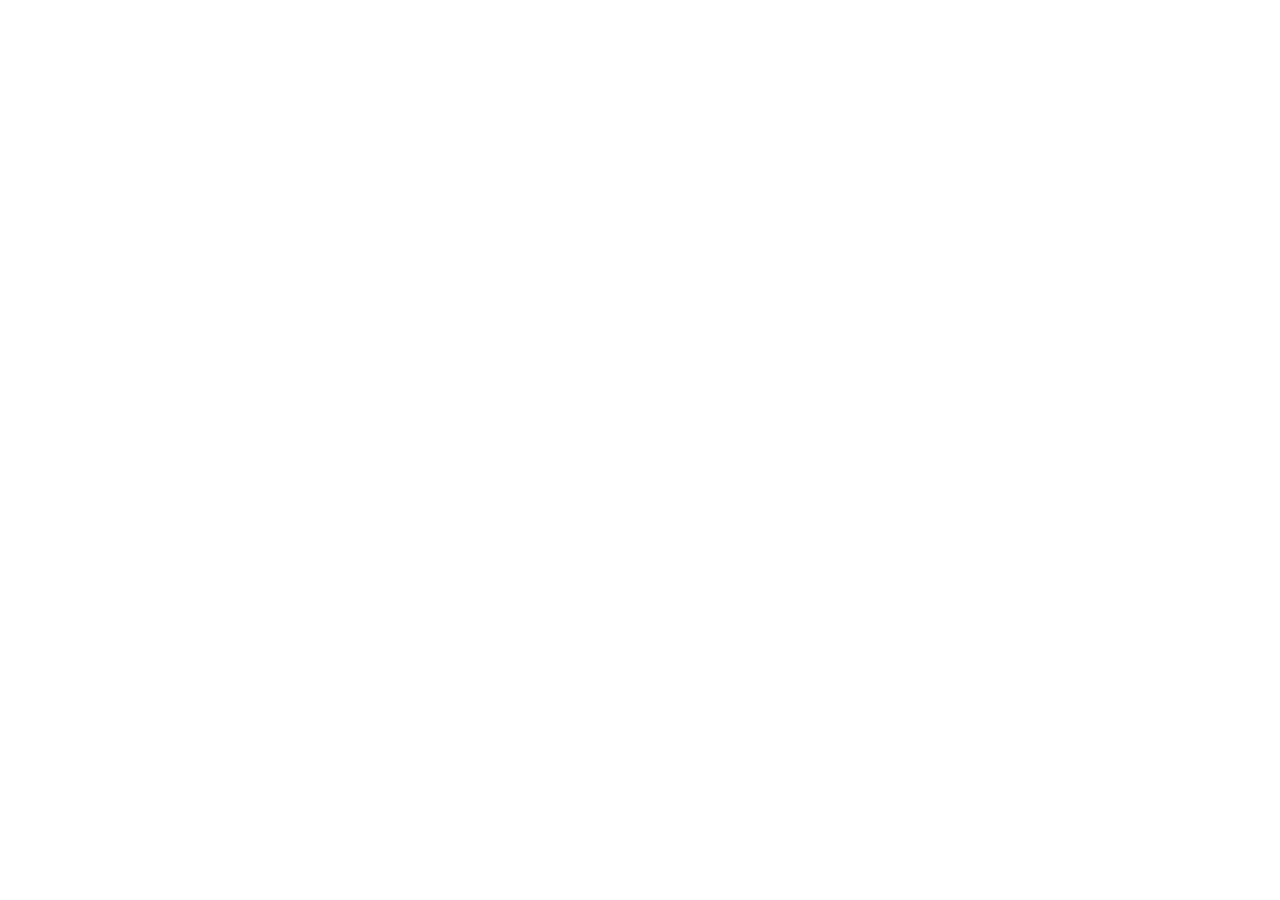
==== commit b4974708: "Redirect the study to alizeebaudez.com The study now lives on alizeebaudez.com, in English and Frenc" ====
--- a/de/index.html
+++ b/de/index.html
@@ -2,419 +2,19 @@
 <html lang="de">
 <head>
 <meta charset="utf-8">
-<meta name="viewport" content="width=device-width,initial-scale=1">
-<title>Studie zur grenzüberschreitenden KI-Sichtbarkeit 2026: Trägt Ihre Autorität über die Grenze?</title>
-<meta name="description" content="Was Google AI Overviews, ChatGPT und Perplexity zitieren, wenn dieselbe Frage auf Französisch, Deutsch und Englisch aus Frankreich, Deutschland und der Schweiz gestellt wird. 1.510 Antworten ausgewertet, 12.414 Links zitiert.">
-<meta name="robots" content="noindex,follow"><meta name="color-scheme" content="light dark">
-<link rel="canonical" href="https://alizeebaudez.github.io/multi-market-ai-visibility-study/de/">
-<link rel="alternate" hreflang="fr" href="https://alizeebaudez.github.io/multi-market-ai-visibility-study/fr/"><link rel="alternate" hreflang="en" href="https://alizeebaudez.github.io/multi-market-ai-visibility-study/"><link rel="alternate" hreflang="x-default" href="https://alizeebaudez.github.io/multi-market-ai-visibility-study/">
-<meta property="og:type" content="article"><meta property="og:title" content="Trägt Ihre Autorität über die Grenze?"><meta property="og:description" content="Was Google AI Overviews, ChatGPT und Perplexity zitieren, wenn dieselbe Frage auf Französisch, Deutsch und Englisch aus Frankreich, Deutschland und der Schweiz gestellt wird. 1.510 Antworten ausgewertet, 12.414 Links zitiert.">
-<meta property="og:locale" content="de_DE"><meta property="og:url" content="https://alizeebaudez.github.io/multi-market-ai-visibility-study/de/"><meta property="og:site_name" content="Alizée Baudez"><meta property="og:image" content="https://alizeebaudez.github.io/multi-market-ai-visibility-study/assets/og/og-en.jpg"><meta property="og:image:width" content="1200"><meta property="og:image:height" content="630"><meta property="og:image:alt" content="Trägt Ihre Autorität über die Grenze?">
-<meta name="twitter:card" content="summary_large_image"><meta name="twitter:title" content="Trägt Ihre Autorität über die Grenze?"><meta name="twitter:description" content="Was Google AI Overviews, ChatGPT und Perplexity zitieren, wenn dieselbe Frage auf Französisch, Deutsch und Englisch aus Frankreich, Deutschland und der Schweiz gestellt wird. 1.510 Antworten ausgewertet, 12.414 Links zitiert."><meta name="twitter:image" content="https://alizeebaudez.github.io/multi-market-ai-visibility-study/assets/og/og-en.jpg">
-<link rel="preload" href="../assets/fonts/libre-baskerville-latin-400-normal.woff2" as="font" type="font/woff2" crossorigin><link rel="preload" href="../assets/fonts/inter-latin-400-normal.woff2" as="font" type="font/woff2" crossorigin>
-<link rel="icon" href="../assets/img/favicon.svg" type="image/svg+xml"><link rel="icon" href="../assets/img/favicon-32.png" sizes="32x32" type="image/png"><link rel="icon" href="../assets/img/favicon-192.png" sizes="192x192" type="image/png"><link rel="shortcut icon" href="../assets/img/favicon.ico"><link rel="apple-touch-icon" href="../assets/img/apple-touch-icon.png">
-<script>try{var t=localStorage.getItem("cbai-theme");if(t==="dark"||t==="light")document.documentElement.setAttribute("data-theme",t)}catch(e){}</script>
-<link rel="stylesheet" href="../assets/style.css?v=ddb14e39">
+<meta name="viewport" content="width=device-width, initial-scale=1">
+<title>Cross-border AI visibility study 2026</title>
+<link rel="canonical" href="https://alizeebaudez.com/en/research/cross-border-ai-visibility-study">
+<meta http-equiv="refresh" content="0; url=https://alizeebaudez.com/en/research/cross-border-ai-visibility-study">
+<script>location.replace("https://alizeebaudez.com/en/research/cross-border-ai-visibility-study" + location.search + location.hash);</script>
+<style>
+  body { margin: 0; min-height: 100vh; display: grid; place-items: center; background: #f3eee6; color: #1e2430;
+         font: 18px/1.5 system-ui, -apple-system, "Segoe UI", sans-serif; padding: 16px; }
+  a { color: #7a2836; }
+  @media (prefers-color-scheme: dark) { body { background: #1e2430; color: #eee9e0; } a { color: #e3a53a; } }
+</style>
 </head>
 <body>
-<a class="skip" href="#main">Zum Inhalt springen</a>
-<header class="top">
-  <div class="wrap">
-    <a class="brand" href="#top">Studie zur KI-Sichtbarkeit über Grenzen 2026</a>
-    <div class="tools">
-      <a class="home-link" href="https://alizeebaudez.com">alizeebaudez.com</a>
-      <button type="button" class="share-ico" data-share="gen" aria-label="Die Studie teilen" title="Die Studie teilen"><svg class="i-share" viewBox="0 0 24 24" width="18" height="18" fill="none" stroke="currentColor" stroke-width="1.7" stroke-linecap="round" stroke-linejoin="round" aria-hidden="true"><circle cx="18" cy="5" r="2.6"/><circle cx="6" cy="12" r="2.6"/><circle cx="18" cy="19" r="2.6"/><path d="M8.3 10.8l7.4-4.2M8.3 13.2l7.4 4.2"/></svg></button>
-      <button type="button" class="theme" data-l-dark="Zum Dunkelmodus wechseln" data-l-light="Zum Hellmodus wechseln" aria-label="Zum Dunkelmodus wechseln"><svg class="i-moon" viewBox="0 0 24 24" width="18" height="18" fill="none" stroke="currentColor" stroke-width="1.7" stroke-linecap="round" stroke-linejoin="round" aria-hidden="true"><path d="M20 14.5A8 8 0 0 1 9.5 4a8 8 0 1 0 10.5 10.5z"/></svg><svg class="i-sun" viewBox="0 0 24 24" width="18" height="18" fill="none" stroke="currentColor" stroke-width="1.7" stroke-linecap="round" aria-hidden="true"><circle cx="12" cy="12" r="4"/><path d="M12 2.5v2.5M12 19v2.5M2.5 12H5M19 12h2.5M5.3 5.3l1.8 1.8M16.9 16.9l1.8 1.8M5.3 18.7l1.8-1.8M16.9 7.1l1.8-1.8"/></svg></button>
-      <div class="lang" role="group" aria-label="Sprache"><a href="../fr/" hreflang="fr" lang="fr">FR</a><a href="../" hreflang="en" lang="en">EN</a><a href="./" hreflang="de" lang="de" aria-current="true">DE<sup class="beta-pill">Beta</sup></a></div>
-      <a class="btn amber sm locked-only" href="#acces"><span class="l-long">Vollen Zugang erhalten</span><span class="l-short">Voller Zugang</span></a>
-      <a class="btn ghost sm unlocked-only" href="#acces">Bericht und Zusammenfassung</a>
-    </div>
-  </div>
-  <details class="chap-m"><summary><span class="cm-l">Kapitel</span><span class="cm-c" aria-hidden="true"></span></summary><nav aria-label="Kapitel dieser Seite"><ol><li><a href="#situation" data-ch="situation">Ihre Situation</a></li><li class=has-sub><a href="#constats" data-ch="constats">Die sieben Befunde</a><ol class="sub"><li><a href="#f1" data-ch="f1">Sprache vor Land</a></li><li><a href="#f2" data-ch="f2">ChatGPT lokalisiert</a></li><li><a href="#f3" data-ch="f3">Zürich und seine Nachbarn</a></li><li><a href="#f4" data-ch="f4">Autorität und Branche</a></li><li><a href="#f5" data-ch="f5">AI Overviews und Kauf</a></li><li><a href="#f6" data-ch="f6">Sprachordner</a></li><li><a href="#f7" data-ch="f7">Marken und Sprache</a></li></ol></li><li><a href="#hypotheses" data-ch="hypotheses">Hypothesen</a></li><li><a href="#recommandations" data-ch="recommandations">Empfehlungen</a></li><li><a href="#acces" data-ch="acces">Voller Zugang</a></li><li><a href="#explorateur" data-ch="explorateur">Explorer</a></li><li><a href="#methode" data-ch="methode">Methode</a></li><li><a href="#autrice" data-ch="autrice">Die Autorin</a></li><li><a href="#offre" data-ch="offre">Für Ihre Marke</a></li></ol><p class="home-m"><a href="https://alizeebaudez.com">alizeebaudez.com</a></p></nav></details>
-  <div class="prog" role="progressbar" aria-label="Lesefortschritt" aria-valuemin="0" aria-valuemax="100" aria-valuenow="0"><i></i></div>
-</header>
-<div class="beta-bar" role="note"><span class="beta-pill">Beta</span> Diese deutsche Fassung ist eine Beta-Version: Sie wurde noch nicht muttersprachlich gegengelesen. Im Zweifel gelten die englische und die französische Fassung.</div>
-<aside class="rail" aria-label="Kapitel dieser Seite">
-  <nav><ol><li><a href="#situation" data-ch="situation">Ihre Situation</a></li><li class=has-sub><a href="#constats" data-ch="constats">Die sieben Befunde</a><ol class="sub"><li><a href="#f1" data-ch="f1">Sprache vor Land</a></li><li><a href="#f2" data-ch="f2">ChatGPT lokalisiert</a></li><li><a href="#f3" data-ch="f3">Zürich und seine Nachbarn</a></li><li><a href="#f4" data-ch="f4">Autorität und Branche</a></li><li><a href="#f5" data-ch="f5">AI Overviews und Kauf</a></li><li><a href="#f6" data-ch="f6">Sprachordner</a></li><li><a href="#f7" data-ch="f7">Marken und Sprache</a></li></ol></li><li><a href="#hypotheses" data-ch="hypotheses">Hypothesen</a></li><li><a href="#recommandations" data-ch="recommandations">Empfehlungen</a></li><li><a href="#acces" data-ch="acces">Voller Zugang</a></li><li><a href="#explorateur" data-ch="explorateur">Explorer</a></li><li><a href="#methode" data-ch="methode">Methode</a></li><li><a href="#autrice" data-ch="autrice">Die Autorin</a></li><li><a href="#offre" data-ch="offre">Für Ihre Marke</a></li></ol></nav>
-  <div class="rail-cta"><a class="btn amber sm locked-only" href="#acces">Vollen Zugang erhalten</a><a class="rail-docs unlocked-only" href="#acces">Meine Dokumente</a></div>
-</aside>
-
-<main id="main">
-<section class="hero" id="top"><div class="wrap"><div class="hero-grid">
-  <div class="hero-l">
-    <p class="kicker">Originalstudie, Oktober 2026</p>
-    <h1>Trägt Ihre Autorität über die Grenze?</h1>
-    <p class="lede">Dieselbe Frage, auf Französisch, Deutsch und Englisch gestellt, aus Frankreich, Deutschland und der Schweiz. Das zitieren Google AI Overviews, ChatGPT und Perplexity.</p>
-    <div class="byline"><img src="../assets/img/alizee.jpg" alt="" width="48" height="48"><p>Studie von Alizée Baudez, unabhängige Beraterin für internationales SEO und GEO, Straßburg. <a href="#autrice">Über mich</a></p></div>
-    <p class="facts">1.510 Antworten ausgewertet, 12.414 Links zitiert. Erhoben vom 25. September bis 2. Oktober 2026, ohne Anmeldung, mit einem VPN in Paris, Frankfurt und Zürich.</p>
-    <div class="cta"><a class="btn amber locked-only" href="#acces">Vollen Zugang erhalten</a><a class="btn ghost" href="#constats">Die sieben Befunde lesen</a><button type="button" class="share-link" data-share="gen"><svg class="i-share" viewBox="0 0 24 24" width="18" height="18" fill="none" stroke="currentColor" stroke-width="1.7" stroke-linecap="round" stroke-linejoin="round" aria-hidden="true"><circle cx="18" cy="5" r="2.6"/><circle cx="6" cy="12" r="2.6"/><circle cx="18" cy="19" r="2.6"/><path d="M8.3 10.8l7.4-4.2M8.3 13.2l7.4 4.2"/></svg><span>Die Studie teilen</span></button></div>
-  </div>
-  <div class="sit" id="situation">
-    <h2>Wer sind Sie? Sehen Sie, worauf Sie zuerst achten sollten.</h2>
-    <p class="sit-intro">Drei Fragen zu Ihrem Unternehmen. Befunde und Empfehlungen ordnen sich so, wie es zu Ihnen passt. Die Sortierung läuft in Ihrem Browser: Es wird nichts gesendet.</p>
-    <fieldset><legend>Wo verkaufen Sie?</legend><div class="chips"><label class="chip"><input type="checkbox" name="mk" value="FR"><span>Frankreich</span></label><label class="chip"><input type="checkbox" name="mk" value="DE"><span>Deutschland</span></label><label class="chip"><input type="checkbox" name="mk" value="CH"><span>Schweiz</span></label></div></fieldset>
-    <fieldset><legend>In welchen Sprachen gibt es Ihre Website?</legend><div class="chips"><label class="chip"><input type="checkbox" name="lg" value="fr"><span>Französisch</span></label><label class="chip"><input type="checkbox" name="lg" value="de"><span>Deutsch</span></label><label class="chip"><input type="checkbox" name="lg" value="en"><span>Englisch</span></label></div></fieldset>
-    <fieldset><legend>Was verkaufen Sie?</legend><div class="chips"><label class="chip"><input type="checkbox" name="kd" value="b2b"><span>An Unternehmen (B2B)</span></label><label class="chip"><input type="checkbox" name="kd" value="b2c"><span>An Privatkunden (B2C)</span></label></div></fieldset>
-    <div class="sit-out" aria-live="polite">
-      <p class="sit-empty">Wählen Sie mindestens eine Antwort: Ihre drei wichtigsten Punkte erscheinen hier.</p>
-      <p class="out-h"><b>Zuerst für Sie wichtig</b></p>
-      <ol></ol>
-      <p class="sit-go" hidden><a href="#constats">Befunde in dieser Reihenfolge lesen</a></p>
-      <div class="sit-mail" hidden>
-        <button type="button" class="btn amber sit-mail-open" aria-expanded="false" aria-controls="mailf">Meine Prioritäten per E-Mail erhalten</button>
-        <form class="mailf" id="mailf" novalidate hidden>
-          <p class="mf-h">Ihre Prioritäten, der vollständige Bericht und die Zusammenfassung in einer Nachricht.</p>
-          <div class="fld"><label for="m-name">Vorname</label><input type="text" id="m-name" name="name" autocomplete="given-name" required></div>
-          <div class="fld"><label for="m-email">E-Mail-Adresse</label><input type="email" id="m-email" name="email" autocomplete="email" inputmode="email" required></div>
-          <div class="hp" aria-hidden="true"><label>Website <input type="text" name="website" tabindex="-1" autocomplete="off"></label></div>
-          <label class="consent"><input type="checkbox" name="consent" required><span>Ich bin damit einverstanden, meine Prioritäten, den Bericht und Neuigkeiten von Alizée Baudez zur internationalen Sichtbarkeit in Google und in KI-Tools zu erhalten. Ich kann mich jederzeit abmelden.</span></label>
-          <button class="btn" type="submit" data-label="Meine Prioritäten senden">Meine Prioritäten senden</button>
-          <p class="msg" role="status" aria-live="polite"></p>
-          <p class="fine">Ihre Daten werden von MailerLite für Alizée Baudez verarbeitet. Einzelheiten in der <a href="https://alizeebaudez.com/privacy-policy">Datenschutzerklärung</a>.</p>
-        </form>
-        <p class="mail-ok" role="status" hidden>Danke. Bitte prüfen Sie Ihr Postfach: Bestätigen Sie Ihre Anmeldung, um Ihre Prioritäten, den vollständigen Bericht und die Zusammenfassung zu erhalten. Der volle Zugang ist auf dieser Seite bereits geöffnet.</p>
-      </div>
-      <p class="sit-note" hidden>Befunde und Empfehlungen weiter unten sind für Sie neu geordnet. <button type="button" class="sit-reset">Alles zurücksetzen</button></p>
-    </div>
-  </div>
-</div></div></section>
-
-<section class="sec" id="constats" aria-labelledby="f-h"><div class="wrap">
-  <div class="sec-h"><h2 id="f-h">Sieben Befunde</h2><p>Vier Befunde gelten in beiden Branchen, drei sind branchenspezifisch. Jeder nennt seine Frage, sein Ergebnis mit Basis, wie es zu lesen ist und welche Einschränkungen gelten.</p>
-    <ul class="f-legend"><li><span class="tag t-finding">Befund</span> Das Ergebnis gilt in beiden Branchen und stützt sich auf stabile Zitate.</li><li><span class="tag t-vertical">Branchenspezifisch</span> Das Ergebnis gilt für eine Branche, Kochgeschirr oder B2B. Es wird nicht auf die andere übertragen.</li></ul></div>
-  <div class="stem">
-<article class="finding" id="f1">
-  <div class="f-side"><div class="f-no" aria-hidden="true">1</div><div><div class="glyph" aria-hidden="true"><i class="on"></i><i class="a"></i><i class="a"></i><i class="b"></i><i></i><i></i><i class="b"></i><i></i><i></i></div><p class="glyph-cap">Zeile: gleiche Sprache, drei Länder. Spalte: gleiches Land, drei Sprachen.</p></div></div>
-  <div class="f-main">
-    <p style="margin:0"><span class="tag t-finding">Befund</span><span class="badge-you">Für Sie</span></p>
-    <h3>Die Sprache bestimmt die Quellen stärker als das Land</h3>
-    <p class="f-q">Ändern sich die zitierten Quellen, wenn sich Land oder Sprache ändern?</p>
-    <p class="f-lead">Die Überschneidung ist 1, wenn zwei Antworten dieselben Seiten zitieren, und 0, wenn sie keine gemeinsam haben. Bei Google teilen zwei Antworten in derselben Sprache aus zwei Ländern <strong>0,32</strong> ihrer Quellen. Aus demselben Land in zwei Sprachen sind es <strong>0,08</strong>. Bei Perplexity: <strong>0,75</strong> gegenüber <strong>0,05</strong>. ChatGPT ist die Ausnahme: 0,39 über Länder hinweg, 0,38 über Sprachen hinweg. Dort zählt das Land so viel wie die Sprache.</p>
-    <p class="for-you"></p>
-    <figure class="mx" id="mx" aria-labelledby="mx-t">
-      <p class="mx-t" id="mx-t">Probieren Sie es aus: Was teilt Ihre Konstellation mit den acht anderen?</p>
-      <p class="sub">Jedes Feld ist eine Konstellation: eine Fragesprache (Zeile), gestellt aus einem Land (Spalte). Die Zahl zeigt den Anteil zitierter Quellen, den diese Konstellation mit dem umrandeten Feld gemeinsam hat. 1 heißt dieselben Quellen, 0 heißt keine gemeinsame Quelle.</p>
-      <div id="mx-seg"></div>
-      <div class="mx-grid"></div>
-      <div class="mx-legend"><span><i style="background:var(--amber)"></i>Gleiche Sprache, anderes Land (Standorteffekt)</span><span><i style="background:var(--bordeaux)"></i>Gleiches Land, andere Sprache (Spracheffekt)</span><span><i style="background:var(--grey)"></i>Land und Sprache wechseln</span><span><i class="ring"></i>Ausgangsfeld: derselbe Test, wiederholt (Grundrauschen)</span></div>
-      <p class="mx-read" aria-live="polite"></p>
-      <p class="mx-hint">Probieren Sie Folgendes: Bleiben Sie bei Google und vergleichen Sie das Feld rechts vom umrandeten (gleiche Sprache, anderes Land) mit dem Feld darunter (gleiches Land, andere Sprache). Ein Klick auf ein Feld macht es zum Ausgangspunkt.</p>
-    </figure>
-    <figure class="fig">
-      <p class="fig-t">Bei Google und Perplexity verändert die Sprache die Quellen, das Land nicht</p>
-      <div class="fig-ctl"><div id="s-f1"></div></div>
-      <div class="chart" id="c-f1" role="group" aria-label="Bei Google und Perplexity verändert die Sprache die Quellen, das Land nicht"></div>
-      <noscript><p class="note">Die Grafiken benötigen JavaScript. Die Daten stehen in der Tabelle darunter.</p></noscript>
-      <figcaption class="fig-src">Quelle: Alizée Baudez, Studie zur grenzüberschreitenden KI-Sichtbarkeit 2026 (Überschneidung der Quellen). Basis: Antwortpaare auf dieselbe Frage (n an jedem Balken); Fehlerbalken: 95-%-Intervall, Resampling der 24 Fragen; Perplexity: 141 zweimal durchgeführte Tests. Erhoben vom 25. September bis 2. Oktober 2026.</figcaption>
-      <details class="data"><summary>Daten zur Grafik anzeigen</summary><div class="tscroll"><table class="dt"><thead><tr><th scope="col">Branche</th><th scope="col">Tool</th><th scope="col">Derselbe Test, wiederholt</th><th scope="col">Gleiche Sprache, anderes Land</th><th scope="col">Gleiches Land, andere Sprache</th><th scope="col">n (gleiche sprache, anderes land)</th><th scope="col">n (gleiches land, andere sprache)</th></tr></thead><tbody><tr><th scope="row">Beide Branchen</th><td>Google AI Overviews</td><td>0,45</td><td>0,32</td><td>0,08</td><td>818</td><td>777</td></tr><tr><th scope="row">Beide Branchen</th><td>ChatGPT</td><td>0,51</td><td>0,39</td><td>0,38</td><td>1.287</td><td>1.210</td></tr><tr><th scope="row">Beide Branchen</th><td>Perplexity</td><td>0,79</td><td>0,75</td><td>0,05</td><td>214</td><td>214</td></tr><tr><th scope="row">Kochgeschirr (B2C)</th><td>Google AI Overviews</td><td>0,54</td><td>0,39</td><td>0,11</td><td>299</td><td>304</td></tr><tr><th scope="row">Kochgeschirr (B2C)</th><td>ChatGPT</td><td>0,39</td><td>0,25</td><td>0,19</td><td>550</td><td>505</td></tr><tr><th scope="row">Kochgeschirr (B2C)</th><td>Perplexity</td><td>0,80</td><td>0,76</td><td>0,01</td><td>106</td><td>106</td></tr><tr><th scope="row">B2B (Komponenten)</th><td>Google AI Overviews</td><td>0,40</td><td>0,28</td><td>0,06</td><td>519</td><td>473</td></tr><tr><th scope="row">B2B (Komponenten)</th><td>ChatGPT</td><td>0,60</td><td>0,50</td><td>0,51</td><td>737</td><td>705</td></tr><tr><th scope="row">B2B (Komponenten)</th><td>Perplexity</td><td>0,78</td><td>0,74</td><td>0,08</td><td>108</td><td>108</td></tr></tbody></table></div></details>
-    </figure>
-    <p class="f-share"><button type="button" class="share-link" data-share="f1"><svg class="i-share" viewBox="0 0 24 24" width="18" height="18" fill="none" stroke="currentColor" stroke-width="1.7" stroke-linecap="round" stroke-linejoin="round" aria-hidden="true"><circle cx="18" cy="5" r="2.6"/><circle cx="6" cy="12" r="2.6"/><circle cx="18" cy="19" r="2.6"/><path d="M8.3 10.8l7.4-4.2M8.3 13.2l7.4 4.2"/></svg><span>Diesen Befund teilen</span></button><a class="share-link" href="../assets/share/en/f1.png" download="cross-border-ai-visibility-study-f1-en.png"><svg viewBox="0 0 24 24" width="18" height="18" fill="none" stroke="currentColor" stroke-width="1.7" stroke-linecap="round" stroke-linejoin="round" aria-hidden="true"><path d="M12 4v11M7.5 10.5L12 15l4.5-4.5M5 19.5h14"/></svg><span>Bild herunterladen</span></a></p>
-    <p class="read"><b>Einordnung.</b> Bei Google und Perplexity ist die deutsche Version Ihrer Website keine Übersetzung der französischen. Sie ist eine Präsenz auf einem anderen Markt, mit anderen Quellen. Auf Domainebene erscheinen 56 % der 603 von Perplexity zitierten Domains in allen drei Ländern, bei Google sind es 15 % der 327 stabil zitierten Domains.</p>
-    <p class="res"><b>Einschränkung.</b> Basen: 818 und 777 Paare von Google-Antworten (Standort, dann Sprache), 214 und 214 bei Perplexity. Die Differenz „Standort minus Sprache“ ist bei Google (0,199 bis 0,276) und bei Perplexity (0,637 bis 0,763) positiv und schließt bei ChatGPT die Null ein (−0,041 bis 0,079). 24 Fragen, zwei Branchen, eine Woche.</p>
-  </div>
-</article>
-<article class="finding" id="f2">
-  <div class="f-side"><div class="f-no" aria-hidden="true">2</div><div><div class="glyph" aria-hidden="true"><i class="on"></i><i class="on"></i><i class="on"></i><i class="on"></i><i class="on"></i><i class="on"></i><i class="a"></i><i class="a"></i><i class="a"></i></div><p class="glyph-cap">Alle Felder, auch die englische Zeile: Das Testland zählt auch ohne Landessprache.</p></div></div>
-  <div class="f-main">
-    <p style="margin:0"><span class="tag t-finding">Befund</span><span class="badge-you">Für Sie</span></p>
-    <h3>ChatGPT unterstellt das Land, aus dem Sie schreiben</h3>
-    <p class="f-q">Lokalisieren die Tools ihre Quellen nach dem Land des Tests?</p>
-    <p class="f-lead">ChatGPT zitiert zu <strong>33,2 %</strong> Seiten aus dem Testland, Google zu 18,1 %, Perplexity zu 18,8 %. Selbst auf Englisch bleibt ChatGPT verankert: 26,7 % Seiten aus dem Testland, gegenüber 6,4 % und 2,1 %. Bei drei Fragen, die nicht sagen, wo man sich befindet, hält ChatGPT das Testland in <strong>52 von 81 Antworten</strong> für das eigene Land der Person, Google in 19 von 67, Perplexity in 5 von 27.</p>
-    <p class="for-you"></p>
-    
-    <figure class="fig">
-      <p class="fig-t">ChatGPT zitiert fast doppelt so viele Seiten aus dem Land wie die beiden anderen Tools</p>
-      
-      <div class="chart" id="c-f2" role="group" aria-label="ChatGPT zitiert fast doppelt so viele Seiten aus dem Land wie die beiden anderen Tools"></div>
-      <noscript><p class="note">Die Grafiken benötigen JavaScript. Die Daten stehen in der Tabelle darunter.</p></noscript>
-      <figcaption class="fig-src">Quelle: Alizée Baudez, Studie zur grenzüberschreitenden KI-Sichtbarkeit 2026 (Hypothese 1, das am stärksten lokalisierte Tool; von der Antwort unterstelltes Land). Basis: stabile Zitate bei Google (708) und ChatGPT (328), alle Zitate bei Perplexity (1.774); Fehlerbalken: 95-%-Intervall. Unterstelltes Land: Antworten auf die drei Fragen, bei denen das Land der Person zählt (CW12, EA03, EA12). Erhoben vom 25. September bis 2. Oktober 2026.</figcaption>
-      <details class="data"><summary>Daten zur Grafik anzeigen</summary><div class="tscroll"><table class="dt"><thead><tr><th scope="col">Tool</th><th scope="col">Beide Branchen</th><th scope="col">Kochgeschirr (B2C)</th><th scope="col">B2B</th><th scope="col">Englische Antworten</th><th scope="col">Testland für das eigene der Person gehalten</th></tr></thead><tbody><tr><th scope="row">Google AI Overviews</th><td>18,1 %</td><td>20,5 %</td><td>15,8 %</td><td>6,4 %</td><td>19 / 67</td></tr><tr><th scope="row">ChatGPT</th><td>33,2 %</td><td>28,8 %</td><td>36,5 %</td><td>26,7 %</td><td>52 / 81</td></tr><tr><th scope="row">Perplexity</th><td>18,8 %</td><td>19,9 %</td><td>17,7 %</td><td>2,1 %</td><td>5 / 27</td></tr></tbody></table></div></details>
-    </figure>
-    <p class="f-share"><button type="button" class="share-link" data-share="f2"><svg class="i-share" viewBox="0 0 24 24" width="18" height="18" fill="none" stroke="currentColor" stroke-width="1.7" stroke-linecap="round" stroke-linejoin="round" aria-hidden="true"><circle cx="18" cy="5" r="2.6"/><circle cx="6" cy="12" r="2.6"/><circle cx="18" cy="19" r="2.6"/><path d="M8.3 10.8l7.4-4.2M8.3 13.2l7.4 4.2"/></svg><span>Diesen Befund teilen</span></button><a class="share-link" href="../assets/share/en/f2.png" download="cross-border-ai-visibility-study-f2-en.png"><svg viewBox="0 0 24 24" width="18" height="18" fill="none" stroke="currentColor" stroke-width="1.7" stroke-linecap="round" stroke-linejoin="round" aria-hidden="true"><path d="M12 4v11M7.5 10.5L12 15l4.5-4.5M5 19.5h14"/></svg><span>Bild herunterladen</span></a></p>
-    <p class="read"><b>Einordnung.</b> Ein Unternehmen, das in Frankreich und in Deutschland verkauft, kann einen Test aus nur einem Land nicht lesen, auch nicht auf Englisch.</p>
-    <p class="res"><b>Einschränkung.</b> Jedes Land wurde an einem anderen Tag erhoben: Der Effekt des Landes und der Effekt des Tages lassen sich nicht trennen. Der Mechanismus (IP-Adresse oder anderes) wird nicht beobachtet, nur die Wirkung. Basen: 328 stabile Zitate bei ChatGPT, 708 bei Google, 1.774 bei Perplexity.</p>
-  </div>
-</article><aside class="band" data-band="a"><div class="b-l locked-only"><div class="b-t"><h3>Was Sie hier lesen, ist der offene Teil der Studie.</h3><p>Hinter der Anmeldung: die zitierten Quellen in jeder der neun Konstellationen, 70 Hersteller, die Empfehlungen in voller Länge und der vollständige Bericht.</p></div><a class="btn amber" href="#acces">Vollen Zugang erhalten</a></div>
-<div class="b-u"><b>Ihre Dokumente</b><span><a class="btn ghost sm" href="https://drive.google.com/file/d/1sGvuFQ0T5hTr-eopL99IN0rEdi8myOhW/view" target="_blank" rel="noopener">Der vollständige Bericht</a><a class="btn ghost sm" href="https://drive.google.com/file/d/1JMDm9a_n_zf4lgLDUeVvmUtFGdfm4sMz/view" target="_blank" rel="noopener">Die Zusammenfassung</a></span></div></aside>
-<article class="finding" id="f3">
-  <div class="f-side"><div class="f-no" aria-hidden="true">3</div><div><div class="glyph" aria-hidden="true"><i></i><i></i><i class="b"></i><i></i><i></i><i class="b"></i><i></i><i></i><i></i></div><p class="glyph-cap">Schweizer Spalte: Antworten aus Zürich, auf Französisch und auf Deutsch.</p></div></div>
-  <div class="f-main">
-    <p style="margin:0"><span class="tag t-finding">Befund</span><span class="badge-you">Für Sie</span></p>
-    <h3>Aus Zürich zitieren die Antworten zuerst die Nachbarländer</h3>
-    <p class="f-q">Zitieren Antworten aus Zürich Schweizer Seiten oder die der Nachbarländer?</p>
-    <p class="f-lead">Aus Zürich zitiert Perplexity auf Deutsch zu <strong>75,3 %</strong> deutsche Domains, gegenüber <strong>5,6 %</strong> Schweizer (198 Zitate). Auf Französisch sind es 59,0 % französische Domains gegenüber 9,5 %. Google zeigt in dieselbe Richtung: 40,5 % gegenüber 15,5 % auf Deutsch, 32,2 % gegenüber 21,1 % auf Französisch. ChatGPT liegt näher am Gleichgewicht, aber seine Basis ist schmal (34 stabile Zitate).</p>
-    <p class="for-you"></p>
-    
-    <figure class="fig">
-      <p class="fig-t">Aus Zürich zitieren Google und Perplexity mehr Nachbarn als Schweizer Seiten</p>
-      <div class="fig-ctl"><div id="s-f3"></div></div>
-      <div class="chart" id="c-f3" role="group" aria-label="Aus Zürich zitieren Google und Perplexity mehr Nachbarn als Schweizer Seiten"></div>
-      <noscript><p class="note">Die Grafiken benötigen JavaScript. Die Daten stehen in der Tabelle darunter.</p></noscript>
-      <figcaption class="fig-src">Quelle: Alizée Baudez, Studie zur grenzüberschreitenden KI-Sichtbarkeit 2026 (Hypothese 3, die Schweiz und ihre Nachbarn). Basis: Zitate in Antworten aus Zürich, stabil bei Google und ChatGPT, alle bei Perplexity; n an jeder Linie. Ein Sternchen markiert eine Basis von weniger als 30 Zitaten. Erhoben vom 25. September bis 2. Oktober 2026.</figcaption>
-      <details class="data"><summary>Daten zur Grafik anzeigen</summary><div class="tscroll"><table class="dt"><thead><tr><th scope="col">Branche</th><th scope="col">Tool</th><th scope="col">Antworten auf Französisch: französische domains</th><th scope="col">Antworten auf Französisch: schweizer domains</th><th scope="col">Antworten auf Deutsch: deutsche domains</th><th scope="col">Antworten auf Deutsch: schweizer domains</th><th scope="col">n</th></tr></thead><tbody><tr><th scope="row">Beide Branchen</th><td>Google AI Overviews</td><td>32,2 %</td><td>21,1 %</td><td>40,5 %</td><td>15,5 %</td><td>90 / 84</td></tr><tr><th scope="row">Beide Branchen</th><td>ChatGPT</td><td>29,4 %</td><td>26,5 %</td><td>35,3 %</td><td>23,5 %</td><td>34 / 34</td></tr><tr><th scope="row">Beide Branchen</th><td>Perplexity</td><td>59,0 %</td><td>9,5 %</td><td>75,3 %</td><td>5,6 %</td><td>210 / 198</td></tr><tr><th scope="row">Kochgeschirr (B2C)</th><td>Google AI Overviews</td><td>36,4 %</td><td>29,5 %</td><td>43,9 %</td><td>24,4 %</td><td>44 / 41</td></tr><tr><th scope="row">Kochgeschirr (B2C)</th><td>ChatGPT</td><td>31,2 %</td><td>25,0 %</td><td>20,0 %</td><td>20,0 %</td><td>16 / 15</td></tr><tr><th scope="row">Kochgeschirr (B2C)</th><td>Perplexity</td><td>61,9 %</td><td>10,5 %</td><td>84,3 %</td><td>4,9 %</td><td>105 / 102</td></tr><tr><th scope="row">B2B (Komponenten)</th><td>Google AI Overviews</td><td>28,3 %</td><td>13,0 %</td><td>37,2 %</td><td>7,0 %</td><td>46 / 43</td></tr><tr><th scope="row">B2B (Komponenten)</th><td>ChatGPT</td><td>27,8 %</td><td>27,8 %</td><td>47,4 %</td><td>26,3 %</td><td>18 / 19</td></tr><tr><th scope="row">B2B (Komponenten)</th><td>Perplexity</td><td>56,2 %</td><td>8,6 %</td><td>65,6 %</td><td>6,2 %</td><td>105 / 96</td></tr></tbody></table></div></details>
-    </figure>
-    <p class="f-share"><button type="button" class="share-link" data-share="f3"><svg class="i-share" viewBox="0 0 24 24" width="18" height="18" fill="none" stroke="currentColor" stroke-width="1.7" stroke-linecap="round" stroke-linejoin="round" aria-hidden="true"><circle cx="18" cy="5" r="2.6"/><circle cx="6" cy="12" r="2.6"/><circle cx="18" cy="19" r="2.6"/><path d="M8.3 10.8l7.4-4.2M8.3 13.2l7.4 4.2"/></svg><span>Diesen Befund teilen</span></button><a class="share-link" href="../assets/share/en/f3.png" download="cross-border-ai-visibility-study-f3-en.png"><svg viewBox="0 0 24 24" width="18" height="18" fill="none" stroke="currentColor" stroke-width="1.7" stroke-linecap="round" stroke-linejoin="round" aria-hidden="true"><path d="M12 4v11M7.5 10.5L12 15l4.5-4.5M5 19.5h14"/></svg><span>Bild herunterladen</span></a></p>
-    <p class="read"><b>Einordnung.</b> Eine Schweizer Leserin oder ein Schweizer Leser bekommt Antworten, die auf dem Umfeld des Nachbarlands aufbauen, das ihre Sprache spricht. Bei Google und Perplexity zählt dort erworbene Autorität mehr als in der Schweiz erworbene. Das heißt nicht, dass Schweizer Seiten schlecht angepasst wären.</p>
-    <p class="res"><b>Einschränkung.</b> Zürich steht für die ganze Schweiz; Genf oder Lausanne könnten etwas anderes ergeben. Basen: 34 bis 210 Zitate je nach Tool. Die Richtung ist in beiden Branchen bei Google und Perplexity dieselbe; ChatGPT liegt in zwei der vier Branchenaufteilungen gleichauf.</p>
-  </div>
-</article>
-<article class="finding" id="f4">
-  <div class="f-side"><div class="f-no" aria-hidden="true">4</div><div><div class="glyph" aria-hidden="true"><i class="on"></i><i class="on"></i><i class="on"></i><i class="on"></i><i class="on"></i><i class="on"></i><i class="on"></i><i class="on"></i><i class="on"></i></div><p class="glyph-cap">Alle Felder: Das Ergebnis umfasst alle Antworten.</p></div></div>
-  <div class="f-main">
-    <p style="margin:0"><span class="tag t-vertical">Branchenspezifisch</span><span class="badge-you">Für Sie</span></p>
-    <h3>Autorität hängt zuerst von der Branche ab, dann vom Tool</h3>
-    <p class="f-q">Welche Arten von Seiten zitiert jedes Tool, nach Branche?</p>
-    <p class="f-lead">Im B2B ist die Website des Herstellers die erste Quelle: <strong>78,8 %</strong> der stabilen Zitate bei ChatGPT, 46,2 % bei Google, 51,2 % der Zitate bei Perplexity. Bei Kochgeschirr fällt derselbe Anteil auf 20,9 %, 19,0 % und 9,5 %. Wenn eine Website in mehreren Länderversionen existiert, ist die Version für das Testland die Ausnahme: 24 % der Links bei Google, 26 % bei ChatGPT, 22 % bei Perplexity.</p>
-    <p class="for-you"></p>
-    
-    <figure class="fig">
-      <p class="fig-t">Im B2B dominiert die Hersteller-Website, bei Kochgeschirr Medien und Nutzer</p>
-      
-      <div class="chart" id="c-f4" role="group" aria-label="Im B2B dominiert die Hersteller-Website, bei Kochgeschirr Medien und Nutzer"></div>
-      <noscript><p class="note">Die Grafiken benötigen JavaScript. Die Daten stehen in der Tabelle darunter.</p></noscript>
-      <figcaption class="fig-src">Quelle: Alizée Baudez, Studie zur grenzüberschreitenden KI-Sichtbarkeit 2026 (Seitentypen nach Tool). Basis: stabile Zitate bei Google und ChatGPT, alle Zitate bei Perplexity; n an jeder Linie. Anteil der Zitate in %; Anteile unter 4 % sind nicht beschriftet. Erhoben vom 25. September bis 2. Oktober 2026.</figcaption>
-      <details class="data"><summary>Daten zur Grafik anzeigen</summary><div class="tscroll"><table class="dt"><thead><tr><th scope="col">Branche</th><th scope="col">Tool</th><th scope="col">Marken-Website</th><th scope="col">Dritte: Medien, Tests, Ratgeber, Affiliates</th><th scope="col">Handel: Händler, Distributoren</th><th scope="col">Nutzer: Foren, Video, soziale Netzwerke</th><th scope="col">Sonstige</th><th scope="col">n</th></tr></thead><tbody><tr><th scope="row">Beide Branchen</th><td>Google AI Overviews</td><td>33,1 %</td><td>11,2 %</td><td>21,6 %</td><td>30,5 %</td><td>3,7 %</td><td>708</td></tr><tr><th scope="row">Beide Branchen</th><td>ChatGPT</td><td>54,3 %</td><td>24,0 %</td><td>7,0 %</td><td>5,2 %</td><td>9,4 %</td><td>328</td></tr><tr><th scope="row">Beide Branchen</th><td>Perplexity</td><td>29,9 %</td><td>39,4 %</td><td>18,9 %</td><td>8,1 %</td><td>3,7 %</td><td>1.774</td></tr><tr><th scope="row">Kochgeschirr (B2C)</th><td>Google AI Overviews</td><td>19,0 %</td><td>20,2 %</td><td>18,1 %</td><td>41,9 %</td><td>0,9 %</td><td>342</td></tr><tr><th scope="row">Kochgeschirr (B2C)</th><td>ChatGPT</td><td>20,9 %</td><td>56,1 %</td><td>5,8 %</td><td>8,6 %</td><td>8,6 %</td><td>139</td></tr><tr><th scope="row">Kochgeschirr (B2C)</th><td>Perplexity</td><td>9,5 %</td><td>66,5 %</td><td>10,5 %</td><td>11,9 %</td><td>1,4 %</td><td>905</td></tr><tr><th scope="row">B2B (Komponenten)</th><td>Google AI Overviews</td><td>46,2 %</td><td>2,7 %</td><td>24,9 %</td><td>20,0 %</td><td>6,2 %</td><td>366</td></tr><tr><th scope="row">B2B (Komponenten)</th><td>ChatGPT</td><td>78,8 %</td><td>0,5 %</td><td>7,9 %</td><td>2,6 %</td><td>10,1 %</td><td>189</td></tr><tr><th scope="row">B2B (Komponenten)</th><td>Perplexity</td><td>51,2 %</td><td>11,0 %</td><td>27,6 %</td><td>4,0 %</td><td>6,0 %</td><td>869</td></tr></tbody></table></div></details>
-    </figure>
-    <p class="f-share"><button type="button" class="share-link" data-share="f4"><svg class="i-share" viewBox="0 0 24 24" width="18" height="18" fill="none" stroke="currentColor" stroke-width="1.7" stroke-linecap="round" stroke-linejoin="round" aria-hidden="true"><circle cx="18" cy="5" r="2.6"/><circle cx="6" cy="12" r="2.6"/><circle cx="18" cy="19" r="2.6"/><path d="M8.3 10.8l7.4-4.2M8.3 13.2l7.4 4.2"/></svg><span>Diesen Befund teilen</span></button><a class="share-link" href="../assets/share/en/f4.png" download="cross-border-ai-visibility-study-f4-en.png"><svg viewBox="0 0 24 24" width="18" height="18" fill="none" stroke="currentColor" stroke-width="1.7" stroke-linecap="round" stroke-linejoin="round" aria-hidden="true"><path d="M12 4v11M7.5 10.5L12 15l4.5-4.5M5 19.5h14"/></svg><span>Bild herunterladen</span></a></p>
-    <p class="read"><b>Einordnung.</b> Im B2B beginnt die Präsenz in den Antworten mit der eigenen Website des Unternehmens. Bei Kochgeschirr läuft sie über Dritte: Medien, die testen, Vergleichsseiten, Foren, Video. Eine Kochgeschirrmarke, die sich nur um die eigene Website kümmert, wirkt bei Google und ChatGPT auf ein Zitat von fünf, bei Perplexity auf eines von zehn.</p>
-    <p class="res"><b>Einschränkung.</b> Die Seitentypen wurden von KI-Agenten codiert, ohne zweite menschliche Codierung: 6,8 % der Links liegen auf Domains mit geringer Sicherheit. Lesen Sie die Anteile als Größenordnungen.</p>
-  </div>
-</article>
-<article class="finding" id="f5">
-  <div class="f-side"><div class="f-no" aria-hidden="true">5</div><div><div class="glyph" aria-hidden="true"><i class="on"></i><i class="on"></i><i class="on"></i><i class="on"></i><i class="on"></i><i class="on"></i><i class="on"></i><i class="on"></i><i class="on"></i></div><p class="glyph-cap">Alle Felder: Das Ergebnis umfasst alle Google-Suchen.</p></div></div>
-  <div class="f-main">
-    <p style="margin:0"><span class="tag t-vertical">Branchenspezifisch</span><span class="badge-you">Für Sie</span></p>
-    <h3>Bei Kochgeschirr tritt die AI Overview zurück, je näher der Kauf rückt</h3>
-    <p class="f-q">Erscheint die AI Overview in jeder Phase der Kaufreise?</p>
-    <p class="f-lead">Insgesamt zeigen <strong>62,7 %</strong> der Google-Suchen eine AI Overview (406 von 648). Bei Kochgeschirr erscheint eine AI Overview bei 90,7 % der Problemsuchen („meine Pfannen kleben“) und bei <strong>3,7 %</strong> derjenigen, bei denen die Käuferin oder der Käufer sucht, wo sie oder er kaufen kann. Im B2B: 79,6 % in der Problemphase, 84,4 % bei der Auswahl, 63,0 % beim Kauf.</p>
-    <p class="for-you"></p>
-    
-    <figure class="fig">
-      <p class="fig-t">Je näher der Kauf, desto seltener die AI Overview und desto häufiger ist die Marke verlinkt</p>
-      
-      <div class="chart" id="c-f5" role="group" aria-label="Je näher der Kauf, desto seltener die AI Overview und desto häufiger ist die Marke verlinkt"></div>
-      <noscript><p class="note">Die Grafiken benötigen JavaScript. Die Daten stehen in der Tabelle darunter.</p></noscript>
-      <figcaption class="fig-src">Quelle: Alizée Baudez, Studie zur grenzüberschreitenden KI-Sichtbarkeit 2026 (Auslösequote der AI Overview, Antworten nach Phase der Kaufreise). Basis: 648 Google-Suchen, von 54 bis 270 je nach Phase; für den Anteil verlinkter Marken die Antworten aller drei Tools auf Fragen ohne Markennennung. Lernen und Kauf: je zwei Fragen, eine pro Branche. Erhoben vom 25. September bis 2. Oktober 2026.</figcaption>
-      <details class="data"><summary>Daten zur Grafik anzeigen</summary><div class="tscroll"><table class="dt"><thead><tr><th scope="col">Phase</th><th scope="col">Kochgeschirr (B2C) (AI Overview)</th><th scope="col">B2B (Komponenten) (AI Overview)</th><th scope="col">Beide Branchen (AI Overview)</th><th scope="col">Genannte Hersteller, auch verlinkt</th><th scope="col">n (phase)</th></tr></thead><tbody><tr><th scope="row">Problem</th><td>91 %</td><td>80 %</td><td>85 %</td><td>11 %</td><td>108</td></tr><tr><th scope="row">Lernen</th><td>82 %</td><td>96 %</td><td>89 %</td><td>50 %</td><td>54</td></tr><tr><th scope="row">Auswahl</th><td>35 %</td><td>84 %</td><td>60 %</td><td>21 %</td><td>270</td></tr><tr><th scope="row">Bewertung</th><td>32 %</td><td>75 %</td><td>54 %</td><td>32 %</td><td>162</td></tr><tr><th scope="row">Kauf</th><td>4 %</td><td>63 %</td><td>33 %</td><td>81 %</td><td>54</td></tr></tbody></table></div></details>
-    </figure>
-    <p class="f-share"><button type="button" class="share-link" data-share="f5"><svg class="i-share" viewBox="0 0 24 24" width="18" height="18" fill="none" stroke="currentColor" stroke-width="1.7" stroke-linecap="round" stroke-linejoin="round" aria-hidden="true"><circle cx="18" cy="5" r="2.6"/><circle cx="6" cy="12" r="2.6"/><circle cx="18" cy="19" r="2.6"/><path d="M8.3 10.8l7.4-4.2M8.3 13.2l7.4 4.2"/></svg><span>Diesen Befund teilen</span></button><a class="share-link" href="../assets/share/en/f5.png" download="cross-border-ai-visibility-study-f5-en.png"><svg viewBox="0 0 24 24" width="18" height="18" fill="none" stroke="currentColor" stroke-width="1.7" stroke-linecap="round" stroke-linejoin="round" aria-hidden="true"><path d="M12 4v11M7.5 10.5L12 15l4.5-4.5M5 19.5h14"/></svg><span>Bild herunterladen</span></a></p>
-    <p class="read"><b>Einordnung.</b> Bei Kochgeschirr tritt die AI Overview dort zurück, wo die Käuferin oder der Käufer sich entscheidet: Google schickt die Leute zu seinen klassischen Ergebnissen. Sichtbarkeit in der AI Overview ist dort Sichtbarkeit vor dem Kauf. Im B2B bleibt sie bis zum Kauf präsent.</p>
-    <p class="res"><b>Einschränkung.</b> Die Phasen stützen sich auf wenige Fragen: je eine pro Branche für Lernen und Kauf. Der Einbruch beim Kauf ist daher zunächst der Abstand zwischen zwei Fragen.</p>
-  </div>
-</article><aside class="band" data-band="b"><div class="b-l locked-only"><div class="b-t"><h3>Vom Befund zu Ihrer Marke.</h3><p>Der vollständige Bericht nennt jedes Ergebnis mit Basis und Intervallen. Im Explorer vergleichen Sie Ihre Konstellation mit acht anderen.</p></div><a class="btn amber" href="#acces">Vollen Zugang erhalten</a></div>
-<div class="b-u"><b>Ihre Dokumente</b><span><a class="btn ghost sm" href="https://drive.google.com/file/d/1sGvuFQ0T5hTr-eopL99IN0rEdi8myOhW/view" target="_blank" rel="noopener">Der vollständige Bericht</a><a class="btn ghost sm" href="https://drive.google.com/file/d/1JMDm9a_n_zf4lgLDUeVvmUtFGdfm4sMz/view" target="_blank" rel="noopener">Die Zusammenfassung</a></span></div></aside>
-<article class="finding" id="f6">
-  <div class="f-side"><div class="f-no" aria-hidden="true">6</div><div><div class="glyph" aria-hidden="true"><i class="on"></i><i class="on"></i><i class="on"></i><i class="on"></i><i class="on"></i><i class="on"></i><i class="on"></i><i class="on"></i><i class="on"></i></div><p class="glyph-cap">Alle Felder: Links auf Marken-Websites, zitiert von den drei Tools.</p></div></div>
-  <div class="f-main">
-    <p style="margin:0"><span class="tag t-finding">Befund</span><span class="badge-you">Für Sie</span></p>
-    <h3>ChatGPT zitiert Sprachordner auf einer globalen Domain</h3>
-    <p class="f-q">Welche URL-Struktur zitieren die Tools bei Marken-Websites?</p>
-    <p class="f-lead">ChatGPT zitiert Länder- oder Sprachordner (zum Beispiel se.com/fr/) in <strong>67,1 %</strong> seiner Links auf Marken-Websites. Die Google-Top-10 haben nur 38,1 %. ChatGPT zitiert weniger nationale Domains (.fr, .de, .ch): 7,8 % gegenüber 29,5 %. Google und Perplexity bleiben nah an ihrer Top 10 (39,2 % und 37,2 % Ordner, gegenüber 37,1 % und 38,1 %). Das Muster von ChatGPT gilt in beiden Branchen: 77,6 % bei Kochgeschirr, 64,9 % im B2B.</p>
-    <p class="for-you"></p>
-    
-    <figure class="fig">
-      <p class="fig-t">ChatGPT zitiert überwiegend Sprachordner, kaum nationale Domains</p>
-      
-      <div class="chart" id="c-f6" role="group" aria-label="ChatGPT zitiert überwiegend Sprachordner, kaum nationale Domains"></div>
-      <noscript><p class="note">Die Grafiken benötigen JavaScript. Die Daten stehen in der Tabelle darunter.</p></noscript>
-      <figcaption class="fig-src">Quelle: Alizée Baudez, Studie zur grenzüberschreitenden KI-Sichtbarkeit 2026 (URL-Struktur, Marken-Websites). Basis: zitierte Links auf Marken-Websites: Google 1.771, ChatGPT 1.929, Perplexity 927; Google-Top-10 organisch: 1.792 Links. Erhoben vom 25. September bis 2. Oktober 2026.</figcaption>
-      <details class="data"><summary>Daten zur Grafik anzeigen</summary><div class="tscroll"><table class="dt"><thead><tr><th scope="col">Tool</th><th scope="col">Sprach- oder Länderordner (se.com/fr/): vom tool zitiert</th><th scope="col">Sprach- oder Länderordner (se.com/fr/): Google-Top-10</th><th scope="col">Nationale Domain (.fr, .de, .ch): vom tool zitiert</th><th scope="col">Nationale Domain (.fr, .de, .ch): Google-Top-10</th><th scope="col">n</th></tr></thead><tbody><tr><th scope="row">Google AI Overviews</th><td>39,2 %</td><td>37,1 %</td><td>22,5 %</td><td>28,4 %</td><td>694+</td></tr><tr><th scope="row">ChatGPT</th><td>67,1 %</td><td>38,1 %</td><td>7,8 %</td><td>29,5 %</td><td>1.294+</td></tr><tr><th scope="row">Perplexity</th><td>37,2 %</td><td>38,1 %</td><td>29,3 %</td><td>29,5 %</td><td>345+</td></tr></tbody></table></div></details>
-    </figure>
-    <p class="f-share"><button type="button" class="share-link" data-share="f6"><svg class="i-share" viewBox="0 0 24 24" width="18" height="18" fill="none" stroke="currentColor" stroke-width="1.7" stroke-linecap="round" stroke-linejoin="round" aria-hidden="true"><circle cx="18" cy="5" r="2.6"/><circle cx="6" cy="12" r="2.6"/><circle cx="18" cy="19" r="2.6"/><path d="M8.3 10.8l7.4-4.2M8.3 13.2l7.4 4.2"/></svg><span>Diesen Befund teilen</span></button><a class="share-link" href="../assets/share/en/f6.png" download="cross-border-ai-visibility-study-f6-en.png"><svg viewBox="0 0 24 24" width="18" height="18" fill="none" stroke="currentColor" stroke-width="1.7" stroke-linecap="round" stroke-linejoin="round" aria-hidden="true"><path d="M12 4v11M7.5 10.5L12 15l4.5-4.5M5 19.5h14"/></svg><span>Bild herunterladen</span></a></p>
-    <p class="read"><b>Einordnung.</b> ChatGPT greift eher auf eine globale Domain mit Sprachordnern zurück als auf nationale Domains. Das ist ein beobachteter Zusammenhang, keine nachgewiesene Wirkung: Die Daten sagen nicht, dass die URL-Struktur dazu führt, dass eine Seite zitiert wird.</p>
-    <p class="res"><b>Einschränkung.</b> Die 1.294 Ordner-Links von ChatGPT stützen sich auf 40 Domains, während ChatGPT insgesamt 81 Markendomains zitiert. Sechs davon tragen 65 % dieser Links (endress.com, se.com, siemens.com, hager.com, zwilling.com, sick.com): Der Befund beschreibt vor allem diese großen Seiten.</p>
-  </div>
-</article>
-<article class="finding" id="f7">
-  <div class="f-side"><div class="f-no" aria-hidden="true">7</div><div><div class="glyph" aria-hidden="true"><i class="a"></i><i class="a"></i><i class="a"></i><i class="a"></i><i class="a"></i><i class="a"></i><i></i><i></i><i></i></div><p class="glyph-cap">Französische und deutsche Zeile: Fragen in der Heimatsprache der Marken.</p></div></div>
-  <div class="f-main">
-    <p style="margin:0"><span class="tag t-vertical">Branchenspezifisch</span><span class="badge-you">Für Sie</span></p>
-    <h3>Marken werden für ihre Sprache genannt, im B2B deutlich</h3>
-    <p class="f-q">Werden die Marken eines Landes häufiger genannt, wenn die Frage in ihrer Sprache oder aus ihrem Land gestellt wird?</p>
-    <p class="f-lead">Über die 16 Fragen ohne Markennennung enthalten die Antworten 2.012 Herstellernennungen. Der Anteil französischer Marken steigt von 21,9 % auf <strong>34,1 %</strong>, wenn die Frage auf Französisch gestellt wird (12,2 Punkte mehr). Bei deutschen Marken von 35,1 % auf 50,4 % auf Deutsch. Der Standort wiegt weniger: von 2,7 bis 5,3 Punkte, je nach Herkunft der Marken. Der Spracheffekt ist vor allem ein B2B-Effekt: 16,5 Punkte für deutsche Marken auf Deutsch, 4,8 Punkte für französische Marken auf Französisch. Bei Kochgeschirr zeigen die Differenzen in dieselbe Richtung (19,1 und 12,7 Punkte), aber ihre Intervalle schließen die Null ein.</p>
-    <p class="for-you"></p>
-    
-    <figure class="fig">
-      <p class="fig-t">Die Marken eines Landes gewinnen Punkte, wenn die Frage in ihrer Sprache gestellt wird</p>
-      <div class="fig-ctl"><div id="s-f7"></div></div>
-      <div class="chart" id="c-f7" role="group" aria-label="Die Marken eines Landes gewinnen Punkte, wenn die Frage in ihrer Sprache gestellt wird"></div>
-      <noscript><p class="note">Die Grafiken benötigen JavaScript. Die Daten stehen in der Tabelle darunter.</p></noscript>
-      <figcaption class="fig-src">Quelle: Alizée Baudez, Studie zur grenzüberschreitenden KI-Sichtbarkeit 2026 (Herkunftsmarken, Differenzen). Basis: 2.012 Herstellernennungen in Antworten auf die 16 Fragen ohne Markennennung, drei Tools zusammen. Differenz in Punkten zwischen dem Anteil der Heimatmarken, wenn die Bedingung erfüllt ist, und wenn nicht. Fehlerbalken: 95-%-Intervall; hohler Punkt: Das Intervall schließt die Null ein. Erhoben vom 25. September bis 2. Oktober 2026.</figcaption>
-      <details class="data"><summary>Daten zur Grafik anzeigen</summary><div class="tscroll"><table class="dt"><thead><tr><th scope="col">Herkunft der Marken</th><th scope="col">Differenz, in ihrer Sprache (Punkte), 95-%-Intervall</th><th scope="col">Differenz, aus ihrem Land (Punkte), 95-%-Intervall</th></tr></thead><tbody><tr><th scope="row">Französische Marken</th><td>+12,2 (3,2 bis 26,9)</td><td>+4,0 (−0,5 bis 9,9)</td></tr><tr><th scope="row">Deutsche Marken</th><td>+15,3 (5,2 bis 27,9)</td><td>+5,3 (1,3 bis 10,7)</td></tr><tr><th scope="row">Schweizer Marken</th><td>–</td><td>+2,7 (1,1 bis 5,2)</td></tr></tbody></table></div></details>
-    </figure>
-    <p class="f-share"><button type="button" class="share-link" data-share="f7"><svg class="i-share" viewBox="0 0 24 24" width="18" height="18" fill="none" stroke="currentColor" stroke-width="1.7" stroke-linecap="round" stroke-linejoin="round" aria-hidden="true"><circle cx="18" cy="5" r="2.6"/><circle cx="6" cy="12" r="2.6"/><circle cx="18" cy="19" r="2.6"/><path d="M8.3 10.8l7.4-4.2M8.3 13.2l7.4 4.2"/></svg><span>Diesen Befund teilen</span></button><a class="share-link" href="../assets/share/en/f7.png" download="cross-border-ai-visibility-study-f7-en.png"><svg viewBox="0 0 24 24" width="18" height="18" fill="none" stroke="currentColor" stroke-width="1.7" stroke-linecap="round" stroke-linejoin="round" aria-hidden="true"><path d="M12 4v11M7.5 10.5L12 15l4.5-4.5M5 19.5h14"/></svg><span>Bild herunterladen</span></a></p>
-    <p class="read"><b>Einordnung.</b> Hersteller werden in ihrer eigenen Sprache häufiger genannt, im B2B deutlich. Schweizer Marken gewinnen wenig, wenn die Frage aus der Schweiz gestellt wird. Eine Lesart bleibt zu prüfen: Weil sie keine eigene Sprache haben, würden Schweizer Champions ihre Autorität in den Sprachen ihrer Nachbarn aufbauen.</p>
-    <p class="res"><b>Einschränkung.</b> Die Nennungen stammen aus einem Markenverzeichnis: Eine fehlende Marke wird nicht gezählt, und eine Nennung ist keine Empfehlung. 95-%-Intervall der Sprachdifferenz bei französischen Marken: 3,2 bis 26,9 Punkte.</p>
-  </div>
-</article></div>
-</div></section>
-
-<section class="sec tint" id="hypotheses" aria-labelledby="h-h"><div class="wrap">
-  <div class="sec-h"><h2 id="h-h">Fünf Hypothesen, zwei Fehlschläge</h2><p>Die fünf Hypothesen wurden vor der Erhebung festgelegt. Zwei davon scheitern, und die Studie behält sie.</p></div>
-  <div class="hy-grid"><article class="hy fail" id="h1"><span class="hid">H1</span><h3>AI Overviews sind das am stärksten lokalisierte Tool</h3><p>Anteil lokaler Domains an den Quellen: ChatGPT 33,2 %, Perplexity 18,8 %, Google 18,1 %.</p>
-<div class="v"><span class="tag fail">Nicht bestätigt</span></div></article><article class="hy ok" id="h2"><span class="hid">H2</span><h3>Englische Antworten bringen überall globale Quellen, auch aus Zürich</h3><p>Anteil globaler Domains in englischen Antworten, nach Land: Google 80,8 bis 84,4 %, Perplexity 76,3 bis 79,1 %, ChatGPT 52,3 bis 58,3 %.</p>
-<div class="v"><span class="tag ok">Bestätigt</span><span class="vt">teilweise bei ChatGPT</span></div></article><article class="hy ok" id="h3"><span class="hid">H3</span><h3>Die Schweiz greift auf die Quellen ihrer Nachbarn zurück</h3><p>Aus Zürich zitiert Perplexity auf Deutsch 75,3 % deutsche Domains, gegenüber 5,6 % Schweizer.</p>
-<div class="v"><span class="tag ok">Bestätigt</span><span class="vt">bei Google und Perplexity; gemischt bei ChatGPT</span></div></article><article class="hy part" id="h4"><span class="hid">H4</span><h3>Das B2B stützt sich auf Distributoren und Verzeichnisse, Kochgeschirr auf Händler und Testmedien</h3><p>Im B2B machen Hersteller-Websites 46,2 % der stabilen Zitate bei Google aus, Distributoren und Verzeichnisse 23,8 %.</p>
-<div class="v"><span class="tag part">Teilweise</span></div></article><article class="hy fail" id="h5"><span class="hid">H5</span><h3>Champions werden eher genannt als verlinkt, Konzerne sind beides</h3><p>Champion: Marke mit weniger als 5 Milliarden € Umsatz; Konzern: ab 5 Milliarden €. Genannte Hersteller, die auch verlinkt sind: Konzerne 27,4 %, Champions 25,8 %.</p>
-<div class="v"><span class="tag fail">Nicht bestätigt</span></div></article></div>
-  <p class="note" style="margin-top:14px">Das vollständige Urteil zu jeder Hypothese, mit Basen und Intervallen, steht in Teil 7 des vollständigen Berichts.</p>
-  <div class="thesis"><h3>Was aus der Ausgangsthese wird</h3><p>Die Ausgangsvermutung war, dass die Autorität einer Marke nicht von selbst über eine Grenze trägt. Die Daten verfeinern sie, statt sie zu bestätigen. Bei Google und Perplexity reist Autorität von einem Land ins andere, solange die Sprache dieselbe bleibt, und nicht von einer Sprache in die andere. Bei ChatGPT zählt auch das Land.</p><p>Für ein Unternehmen, das auf beiden Seiten des Rheins verkauft, ist die Folge konkret. Für diese Tools ist die deutsche Version seiner Website keine Übersetzung der französischen. Sie ist eine Präsenz auf einem anderen Markt, mit anderen Quellen und oft anderen Wettbewerbern.</p></div>
-</div></section>
-
-<section class="sec" id="recommandations" aria-labelledby="r-h"><div class="wrap">
-  <div class="sec-h"><h2 id="r-h">Was das für einen Champion ändert</h2><p>Ein Champion ist eine Marke mit weniger als 5 Milliarden € Umsatz. Jede Empfehlung stützt sich auf ein Ergebnis dieser Studie. Keine verspricht Traffic: Die Studie misst keinen.</p></div>
-  <div class="recs">
-<article class="rec is-locked" id="r1"><div class="rn" aria-hidden="true">1</div>
-<div class="rec-body"><h3>Jede Sprache als eigenen Markt behandeln<span class="badge-you">Für Sie</span></h3>
-<p class="rec-teaser"><b>Was die Ergebnisse zeigen.</b> Zwei Antworten auf dieselbe Frage in zwei Sprachen aus demselben Land teilen bei Google nur 0,08 ihrer Quellen und bei Perplexity 0,05. Im B2B gewinnen deutsche Marken 16,5 Punkte Nennungsanteil, wenn die Frage auf Deutsch gestellt wird, französische Marken 4,8 Punkte auf Französisch.</p>
-<dl><dt>Was sie nicht zeigen</dt><dd>Dass eine Übersetzung der Website die Marke in der Zielsprache erscheinen lässt. Die Studie misst zitierte Quellen, nicht die Wirkung eines Inhalts.</dd><dt>Was Sie bei sich prüfen können</dt><dd>In welcher Sprache wird Ihre Marke zitiert, wenn die Frage in jeder Ihrer Verkaufssprachen gestellt wird?</dd></dl>
-<p class="rec-lock">Was sie nicht zeigen und was Sie bei sich prüfen können, öffnet sich mit dem vollen Zugang. <a href="#acces">Den Rest erhalten</a></p></div></article>
-<article class="rec is-locked" id="r2"><div class="rn" aria-hidden="true">2</div>
-<div class="rec-body"><h3>Im B2B prüfen, welche Version Ihrer Website zitiert wird<span class="badge-you">Für Sie</span></h3>
-<p class="rec-teaser"><b>Was die Ergebnisse zeigen.</b> Die Hersteller-Website ist im B2B die erste Quellenart (46 % der stabilen Zitate bei Google, 79 % bei ChatGPT, 51 % bei Perplexity). Doch unter den Links, die auf eine Länderversion zeigen, wird die Version für das Testland nur in 24 % (Google), 26 % (ChatGPT) und 22 % (Perplexity) der Fälle zitiert. Aus Zürich zitiert Perplexity die Schweizer Version in 7 % der Fälle.</p>
-<dl><dt>Was sie nicht zeigen</dt><dd>Dass die zitierte Version die „falsche“ ist. Eine Schweizer Kundin, die auf die französische oder deutsche Version geleitet wird, kann damit bestens bedient sein.</dd><dt>Was Sie bei sich prüfen können</dt><dd>Wenn ein KI-Tool Ihre Website zitiert, welche Seite zitiert es, in welcher Sprache, für welches Land?</dd></dl>
-<p class="rec-lock">Was sie nicht zeigen und was Sie bei sich prüfen können, öffnet sich mit dem vollen Zugang. <a href="#acces">Den Rest erhalten</a></p></div></article>
-<article class="rec is-locked" id="r3"><div class="rn" aria-hidden="true">3</div>
-<div class="rec-body"><h3>Bei Kochgeschirr wird Autorität bei Dritten aufgebaut<span class="badge-you">Für Sie</span></h3>
-<p class="rec-teaser"><b>Was die Ergebnisse zeigen.</b> Die eigene Website der Marke macht nur 21 % der stabilen Zitate bei ChatGPT aus, 19 % bei Google und 10 % der Zitate bei Perplexity. Der Rest kommt von Medien, die testen, Vergleichsseiten, Foren und Video.</p>
-<dl><dt>Was sie nicht zeigen</dt><dd>Dass die Website der Marke keine Rolle spielt: Wenn die Marke in der Frage genannt wird, taucht ihre Website in unterschiedlichem Maß wieder auf.</dd><dt>Was Sie bei sich prüfen können</dt><dd>Welche zehn Seiten zitieren die KI-Tools für Ihre Kategorie, und was sagen sie über Sie?</dd></dl>
-<p class="rec-lock">Was sie nicht zeigen und was Sie bei sich prüfen können, öffnet sich mit dem vollen Zugang. <a href="#acces">Den Rest erhalten</a></p></div></article>
-<article class="rec is-locked" id="r4"><div class="rn" aria-hidden="true">4</div>
-<div class="rec-body"><h3>Als Schweizer Unternehmen gegen die Nachbarn antreten<span class="badge-you">Für Sie</span></h3>
-<p class="rec-teaser"><b>Was die Ergebnisse zeigen.</b> Aus Zürich zitiert Perplexity auf Deutsch 75,3 % deutsche Domains gegenüber 5,6 % Schweizer. Google zeigt in dieselbe Richtung. Schweizer Marken gewinnen wenig dadurch, dass aus der Schweiz nach ihnen gefragt wird (2,7 Punkte, Intervall 1,1 bis 5,2).</p>
-<dl><dt>Was sie nicht zeigen</dt><dd>Dass Schweizer Inhalte nutzlos sind. Die Basen von ChatGPT, dem einzigen Tool, das das Land stark liest, sind klein. Die Lesart zu Schweizer Champions ist eine Interpretation der Zahlen.</dd><dt>Was Sie bei sich prüfen können</dt><dd>Wird Ihre Marke auf Französisch und auf Deutsch ebenso zitiert wie die Marken aus Frankreich und Deutschland?</dd></dl>
-<p class="rec-lock">Was sie nicht zeigen und was Sie bei sich prüfen können, öffnet sich mit dem vollen Zugang. <a href="#acces">Den Rest erhalten</a></p></div></article>
-<article class="rec is-locked" id="r5"><div class="rn" aria-hidden="true">5</div>
-<div class="rec-body"><h3>Bei Google zuerst das Ranking<span class="badge-you">Für Sie</span></h3>
-<p class="rec-teaser"><b>Was die Ergebnisse zeigen.</b> 58 % der Zitate in AI Overviews liegen auf einer Domain in der organischen Top 10 derselben Seite, gegenüber 20 % bei ChatGPT und 21 % bei Perplexity. Bei Kochgeschirr erscheint die AI Overview bei 91 % der Problemsuchen und 4 % der Kaufsuchen.</p>
-<dl><dt>Was sie nicht zeigen</dt><dd>Dass das Ranking das Zitat verursacht. Der Zusammenhang ist beobachtet, die Ursache nicht; und mehr als die Hälfte der Links in AI Overviews liegt bis auf die genaue URL nicht in der Top 10.</dd><dt>Was Sie bei sich prüfen können</dt><dd>Welche Seiten rankt Google für Ihre zehn wichtigsten Suchanfragen, und welche zitiert die AI Overview?</dd></dl>
-<p class="rec-lock">Was sie nicht zeigen und was Sie bei sich prüfen können, öffnet sich mit dem vollen Zugang. <a href="#acces">Den Rest erhalten</a></p></div></article>
-<article class="rec is-locked" id="r6"><div class="rn" aria-hidden="true">6</div>
-<div class="rec-body"><h3>Nach Tool, Sprache und Land messen, mehrmals<span class="badge-you">Für Sie</span></h3>
-<p class="rec-teaser"><b>Was die Ergebnisse zeigen.</b> Derselbe Test, wiederholt, teilt nur 0,45 seiner Domains bei Google und 0,51 bei ChatGPT, gegenüber 0,79 bei Perplexity. Jedes der drei Tools folgt seiner eigenen Logik: Ein einziger Wert addiert sie.</p>
-<dl><dt>Was sie nicht zeigen</dt><dd>Dass Perplexity am zuverlässigsten zu messen ist: Es ist das konsistenteste, hat aber fast die Hälfte der Anfragen ohne Konto abgelehnt.</dd><dt>Was Sie bei sich prüfen können</dt><dd>Unterscheidet Ihr letzter Bericht zur KI-Sichtbarkeit nach Tool, Sprache, Land und Datum?</dd></dl>
-<p class="rec-lock">Was sie nicht zeigen und was Sie bei sich prüfen können, öffnet sich mit dem vollen Zugang. <a href="#acces">Den Rest erhalten</a></p></div></article>
-<article class="rec is-locked" id="r7"><div class="rn" aria-hidden="true">7</div>
-<div class="rec-body"><h3>Auf den Link zielen, nicht nur auf den Namen<span class="badge-you">Für Sie</span></h3>
-<p class="rec-teaser"><b>Was die Ergebnisse zeigen.</b> Etwa drei von vier genannten Herstellern sind nicht verlinkt (27 % der Konzerne und 26 % der Champions sind es). In einer Antwort genannt zu werden heißt nicht, dass die Leserin oder der Leser zu Ihnen durchklicken kann.</p>
-<dl><dt>Was sie nicht zeigen</dt><dd>Dass ein Link ein Besuch ist. Die Studie misst, ob ein Link existiert, nicht, ob er genutzt wird.</dd><dt>Was Sie bei sich prüfen können</dt><dd>Welcher Anteil der Antworten, die Sie nennen, trägt einen Link zu Ihrer Website, und zu welcher Seite?</dd></dl>
-<p class="rec-lock">Was sie nicht zeigen und was Sie bei sich prüfen können, öffnet sich mit dem vollen Zugang. <a href="#acces">Den Rest erhalten</a></p></div></article></div>
-  <div class="place"><h3>Wo KI-Tools in der Kaufreise stehen</h3><p>Die meisten Conversions entstehen weiterhin in Google, und die in Google integrierte KI ist der größere Teil des Wandels. Sichtbarkeit in KI-Tools ist eine Stufe der Kaufreise, kein Akquisekanal. Es geht nicht darum, Traffic von ChatGPT zu versprechen, sondern darum zu wissen, wo Sie stehen, Markt für Markt.</p></div>
-</div></section>
-
-<section class="gate" id="acces" aria-labelledby="g-h"><div class="wrap">
-  <div class="gate-l">
-    <h2 id="g-h">Die vollständige Studie erhalten</h2>
-    <p>Die sieben Befunde bleiben für alle offen. Mit der Anmeldung öffnet sich sofort alles Übrige, und der vollständige Bericht und die Zusammenfassung kommen per E-Mail.</p>
-    <ul><li>Die meistzitierten Seiten, nach Tool, Sprache und Land</li><li>Zwei Konstellationen nebeneinander: gemeinsame und jeweils eigene Quellen</li><li>70 Hersteller, genannt und verlinkt, Konstellation für Konstellation</li><li>Die Empfehlungen in voller Länge, mit dem, was sie nicht zeigen, und dem, was Sie bei sich prüfen können</li></ul>
-  </div>
-  <div>
-    <div class="gate-form-wrap">
-      <form class="gform" id="gform" novalidate>
-        <div class="fld"><label for="g-name">Vorname</label><input type="text" id="g-name" name="name" autocomplete="given-name" required></div>
-        <div class="fld"><label for="g-email">E-Mail-Adresse</label><input type="email" id="g-email" name="email" autocomplete="email" inputmode="email" required></div>
-        <div class="fld-row">
-          <div class="fld"><label for="g-company">Unternehmen <span class="opt">(optional)</span></label><input type="text" id="g-company" name="company" autocomplete="organization"></div>
-          <div class="fld"><label for="g-size">Unternehmensgröße <span class="opt">(optional)</span></label><select id="g-size" name="size"><option value="">Auswählen</option><option value="1-10">1 bis 10 Personen</option><option value="11-50">11 bis 50</option><option value="51-250">51 bis 250</option><option value="251-1000">251 bis 1.000</option><option value="1000+">Mehr als 1.000</option></select></div>
-        </div>
-        <fieldset class="fld"><legend>Länder, in denen Sie verkaufen <span class="opt">(optional)</span></legend><div class="chips"><label class="chip"><input type="checkbox" name="gm" value="FR"><span>Frankreich</span></label><label class="chip"><input type="checkbox" name="gm" value="DE"><span>Deutschland</span></label><label class="chip"><input type="checkbox" name="gm" value="CH"><span>Schweiz</span></label><label class="chip"><input type="checkbox" name="gm" value="other"><span>Andere Länder</span></label></div></fieldset>
-        <fieldset class="fld"><legend>Sprachen Ihrer Website <span class="opt">(optional)</span></legend><div class="chips"><label class="chip"><input type="checkbox" name="gl" value="fr"><span>Französisch</span></label><label class="chip"><input type="checkbox" name="gl" value="de"><span>Deutsch</span></label><label class="chip"><input type="checkbox" name="gl" value="en"><span>Englisch</span></label><label class="chip"><input type="checkbox" name="gl" value="other"><span>Andere</span></label></div></fieldset>
-        <div class="hp" aria-hidden="true"><label>Website <input type="text" name="website" tabindex="-1" autocomplete="off"></label></div>
-        <label class="consent"><input type="checkbox" name="consent" required><span>Ich bin damit einverstanden, den Bericht, die Zusammenfassung und Neuigkeiten von Alizée Baudez zur internationalen Sichtbarkeit in Google und in KI-Tools zu erhalten. Ich kann mich jederzeit abmelden.</span></label>
-        <button class="btn" type="submit">Vollen Zugang erhalten</button>
-        <p class="msg" role="status" aria-live="polite"></p>
-        <p class="fine">Ihre Daten werden von MailerLite für Alizée Baudez verarbeitet. Einzelheiten in der <a href="https://alizeebaudez.com/privacy-policy">Datenschutzerklärung</a>.</p>
-        <button class="btn ghost sm" type="button" id="gate-preview" style="margin-top:12px">Vorschau: ohne Anmeldung öffnen</button>
-      </form>
-    </div>
-    <div class="gate-done" role="status">
-      <h3>Der volle Zugang ist geöffnet.</h3>
-      <p>Der Explorer und die Empfehlungen in voller Länge sind auf diesem Gerät geöffnet. Ihre Dokumente:</p>
-      <ul class="docs"><li><a class="doc" href="https://drive.google.com/file/d/1sGvuFQ0T5hTr-eopL99IN0rEdi8myOhW/view" target="_blank" rel="noopener"><span class="d-t">Der vollständige Bericht</span><span class="d-d">Die ganze Studie, mit Methode und Grenzen.</span><span class="d-m">PDF, 93 Seiten, auf Englisch</span></a></li><li><a class="doc" href="https://drive.google.com/file/d/1JMDm9a_n_zf4lgLDUeVvmUtFGdfm4sMz/view" target="_blank" rel="noopener"><span class="d-t">Die Zusammenfassung</span><span class="d-d">Die wichtigsten Ergebnisse in Kurzform.</span><span class="d-m">PDF, 19 Seiten, auf Englisch</span></a></li></ul>
-      <p class="fine">Eine Bestätigungs-E-Mail wartet ebenfalls auf Sie: Bestätigen Sie sie, um diese Dokumente in Ihrem Postfach zu erhalten.</p>
-    </div>
-  </div>
-</div></section>
-
-<section class="sec tint" id="explorateur" aria-labelledby="x-h"><div class="wrap">
-  <div class="sec-h"><h2 id="x-h">Der Explorer: selbst eintauchen</h2><p>Die Geschichte endet hier. Wählen Sie ein Tool, eine Branche, ein Maß und sehen Sie, was jede der neun Konstellationen ergibt. Jede Zahl nennt ihre Basis. Basen von weniger als 30 Zitaten sind mit einem Sternchen markiert.</p></div>
-  <div id="explorer"><div class="tabs" role="tablist"><button type="button" role="tab" id="tabbtn-cases" data-tab="cases" aria-controls="tab-cases" aria-selected="false">Die neun Konstellationen</button><button type="button" role="tab" id="tabbtn-compare" data-tab="compare" aria-controls="tab-compare" aria-selected="false">Zwei Konstellationen vergleichen<svg class="lk locked-only" width="11" height="12" viewBox="0 0 11 12" aria-hidden="true" focusable="false"><path fill="currentColor" d="M2 5V3.5a3.5 3.5 0 0 1 7 0V5h.5A1.5 1.5 0 0 1 11 6.5v4A1.5 1.5 0 0 1 9.5 12h-8A1.5 1.5 0 0 1 0 10.5v-4A1.5 1.5 0 0 1 1.5 5H2Zm1.5 0h4V3.5a2 2 0 0 0-4 0V5Z"/></svg></button><button type="button" role="tab" id="tabbtn-brands" data-tab="brands" aria-controls="tab-brands" aria-selected="false">Marken<svg class="lk locked-only" width="11" height="12" viewBox="0 0 11 12" aria-hidden="true" focusable="false"><path fill="currentColor" d="M2 5V3.5a3.5 3.5 0 0 1 7 0V5h.5A1.5 1.5 0 0 1 11 6.5v4A1.5 1.5 0 0 1 9.5 12h-8A1.5 1.5 0 0 1 0 10.5v-4A1.5 1.5 0 0 1 1.5 5H2Zm1.5 0h4V3.5a2 2 0 0 0-4 0V5Z"/></svg></button><button type="button" role="tab" id="tabbtn-measures" data-tab="measures" aria-controls="tab-measures" aria-selected="false">Weitere Maße<svg class="lk locked-only" width="11" height="12" viewBox="0 0 11 12" aria-hidden="true" focusable="false"><path fill="currentColor" d="M2 5V3.5a3.5 3.5 0 0 1 7 0V5h.5A1.5 1.5 0 0 1 11 6.5v4A1.5 1.5 0 0 1 9.5 12h-8A1.5 1.5 0 0 1 0 10.5v-4A1.5 1.5 0 0 1 1.5 5H2Zm1.5 0h4V3.5a2 2 0 0 0-4 0V5Z"/></svg></button><button type="button" role="tab" id="tabbtn-questions" data-tab="questions" aria-controls="tab-questions" aria-selected="false">Die 24 Fragen</button></div><div class="panel" role="tabpanel" id="tab-cases" data-tab="cases" aria-labelledby="tabbtn-cases" hidden></div><div class="panel" role="tabpanel" id="tab-compare" data-tab="compare" aria-labelledby="tabbtn-compare" hidden></div><div class="panel" role="tabpanel" id="tab-brands" data-tab="brands" aria-labelledby="tabbtn-brands" hidden></div><div class="panel" role="tabpanel" id="tab-measures" data-tab="measures" aria-labelledby="tabbtn-measures" hidden></div><div class="panel" role="tabpanel" id="tab-questions" data-tab="questions" aria-labelledby="tabbtn-questions" hidden></div></div>
-</div></section>
-
-<section class="sec" id="methode" aria-labelledby="m-h"><div class="wrap">
-  <div class="sec-h"><h2 id="m-h">Wie die Studie durchgeführt wurde</h2><p>Dieselben 24 Fragen, auf Französisch, Deutsch und Englisch, aus Frankreich, Deutschland und der Schweiz an Google AI Overviews, ChatGPT und Perplexity gestellt. Erhoben vom 25. September bis 2. Oktober 2026, ohne Anmeldung, mit ProtonVPN in Paris, Frankfurt und Zürich.</p></div>
-  <div class="m-grid">
-    <div class="measure"><p>Zwei Branchen, je zwölf Fragen: Kochgeschirr (E-Commerce) sowie elektrische Komponenten und Automatisierung (industrielles B2B). Die Fragen folgen der Kaufreise, nach der Prompt-Design-Methode von Luca Fancello (Qwairy).</p><p>1.510 Antworten ausgewertet, 12.414 Links zitiert. Ein Zitat ist stabil, wenn die Seite in mindestens 2 der 3 Durchläufe desselben Tests erscheint. Perplexity wurde pro Test nur einmal durchgeführt: Seine Zahlen umfassen alle seine Zitate.</p><p>Jede Zahl nennt ihre Basis. Die 95-%-Intervalle ziehen die 24 Fragen neu. Die Seitentypen wurden von KI-Agenten codiert und anschließend von der Autorin geprüft.</p></div>
-    <figure class="m-fig" style="margin:0"><p class="fig-t">Neun Konstellationen: drei Sprachen aus drei Ländern</p>
-      <div class="mini-grid" role="group" aria-label="Neun Konstellationen: drei Sprachen aus drei Ländern"><div class="h"></div><div class="h">Aus Frankreich<br><small>VPN Paris</small></div><div class="h">Aus Deutschland<br><small>VPN Frankfurt</small></div><div class="h">Aus der Schweiz<br><small>VPN Zürich</small></div><div class="r">Frage auf Französisch</div><div class="c"><b>FR · fr</b><small>216 tests</small></div><div class="c"><b>DE · fr</b><small>216 tests</small></div><div class="c"><b>CH · fr</b><small>216 tests</small></div><div class="r">Frage auf Deutsch</div><div class="c"><b>FR · de</b><small>216 tests</small></div><div class="c"><b>DE · de</b><small>216 tests</small></div><div class="c"><b>CH · de</b><small>216 tests</small></div><div class="r">Frage auf Englisch</div><div class="c"><b>FR · en</b><small>216 tests</small></div><div class="c"><b>DE · en</b><small>216 tests</small></div><div class="c"><b>CH · en</b><small>216 tests</small></div></div>
-      <p class="nt">Eine Zeile: gleiche Sprache, drei Länder. Jeder Unterschied kommt vom Standort. Eine Spalte: gleiches Land, drei Sprachen. Jeder Unterschied kommt von der Sprache. Englisch ist die Kontrolle: Es ist in keinem dieser drei Länder Heimatsprache.</p>
-      <figcaption class="fig-src">Jedes Feld = 216 Tests (24 Prompts × 3 Tools × 3 Wiederholungen).</figcaption></figure>
-  </div>
-  <div class="sec-h" style="margin-top:clamp(36px,5vw,60px)"><h2 style="font-size:clamp(22px,2.8vw,30px)">Was die Studie nicht sagt</h2><p>Diese Grenzen gelten für jedes Ergebnis auf dieser Seite.</p></div>
-  <dl class="lim"><div><dt>Eine Woche</dt><dd>Die Daten sind eine Momentaufnahme, 25. September bis 2. Oktober 2026. KI-Antworten ändern sich von Woche zu Woche.</dd></div><div><dt>Ohne Anmeldung</dt><dd>Jede Anfrage wurde ohne Anmeldung gestellt. Wer angemeldet ist und einen Verlauf hat, sieht möglicherweise etwas anderes.</dd></div><div><dt>Eine Stadt pro Land</dt><dd>Paris, Frankfurt und Zürich stehen für Frankreich, Deutschland und die Schweiz. Genf oder Lausanne könnten etwas anderes ergeben.</dd></div><div><dt>Ein Land, ein Tag</dt><dd>Jedes Land wurde an einem anderen Tag erhoben: Bei Google und ChatGPT lassen sich der Effekt des Landes und der Effekt des Tages nicht trennen.</dd></div><div><dt>Derselbe Text in jedem Land</dt><dd>Die Fragen sind in jeder Sprache gleich, unabhängig vom Land. Sie bilden nicht ab, wie jedes Land seine eigene Frage formulieren würde.</dd></div><div><dt>24 Fragen</dt><dd>Zwei Branchen, je zwölf Fragen. Ergebnisse nach Phase der Kaufreise stützen sich auf wenige Fragen: nur eine pro Branche für Lernen und Kauf.</dd></div><div><dt>Automatisierte Erhebung</dt><dd>Ein Skript stellte die Fragen in frischen privaten Sitzungen. Perplexity wurde pro Test nur einmal durchgeführt und hat fast die Hälfte der Anfragen ohne Konto abgelehnt.</dd></div><div><dt>Fragesprache und Browsersprache</dt><dd>Die Browsersprache folgt der Sprache der Frage: „Sprache“ meint beides zusammen.</dd></div><div><dt>Unterstützte Codierung</dt><dd>Die Seitentypen wurden in einem ersten KI-Durchgang codiert und von der Autorin geprüft, ohne zweite menschliche Codierung. 6,8 % der Links liegen auf Domains mit geringer Sicherheit. Die Seitentypen stammen aus URL-Regeln: Lesen Sie sie als Größenordnungen.</dd></div><div><dt>Zusammenhang, keine Ursache</dt><dd>Die Ergebnisse beschreiben, was die Tools zitieren. Sie sagen nicht, warum, und nicht, was eine Seite zitiert werden ließe.</dd></div><div><dt>Kein Traffic gemessen</dt><dd>Die Studie misst, ob ein Zitat oder ein Link existiert, nicht die Besuche oder Verkäufe, die daraus entstehen.</dd></div></dl>
-  <div class="sec-h" style="margin-top:clamp(36px,5vw,60px)"><h2 style="font-size:clamp(22px,2.8vw,30px)">So zitieren Sie diese Studie</h2></div>
-  <div class="cite"><code id="cite-text">Alizée Baudez, Studie zur grenzüberschreitenden KI-Sichtbarkeit: Frankreich, Deutschland und die Schweiz, Oktober 2026. alizeebaudez.com</code><br><button type="button" class="btn ghost sm" id="copy-cite">Kopieren</button></div>
-  <p class="credits" style="margin-top:18px">Die Prompt-Design-Methode stützt sich auf die Empfehlungen von Luca Fancello (Qwairy).</p>
-</div></section>
-
-<section class="sec tint" id="autrice" aria-labelledby="ab-h"><div class="wrap"><div class="about">
-  <img src="../assets/img/alizee.jpg" alt="Alizée Baudez" width="224" height="224" loading="lazy">
-  <div>
-    <h2 id="ab-h">Wer diese Studie durchgeführt hat</h2>
-    <div class="wordmark"><p>Ich bin Alizée Baudez, unabhängige Beraterin für internationales SEO und GEO, in Straßburg. Ich helfe Unternehmen, die über Grenzen hinweg verkaufen, in mehreren Märkten zugleich sichtbar zu sein, in Google und in KI-Antworten.</p></div>
-    <ul class="facts3"><li><b>31</b><span>begleitete Kunden seit 2020</span></li><li><b>11</b><span>Märkte</span></li><li><b>3</b><span>Arbeitssprachen: Französisch, Englisch, Deutsch</span></li></ul>
-    <h3 style="font-size:19px;margin:22px 0 8px">Eine Methode in drei Schritten</h3>
-    <p class="measure">Meine Methode heißt digitale Expatriierung. Sie gehen einen neuen Markt an, wie man ins Ausland zieht: zuerst die Kultur, dann die Daten, zuletzt die Tools. Diese Studie gehört zum zweiten Schritt, den Daten, angewandt auf KI-Antworten.</p>
-    <ul class="steps3"><li>1. Zuerst die Kultur</li><li>2. Dann die Daten</li><li>3. Zuletzt die Tools</li></ul>
-    <ul class="refs"><li>Lipton Teas &amp; Infusions, Experience Abu Dhabi.</li><li>Sprecherin bei Google Search Central Live, Barcelona, Oktober 2026.</li><li>Lehrt SEO auf Master-Niveau (M2) an der EM Strasbourg.</li></ul>
-    <h3 style="font-size:19px;margin:22px 0 8px">Mich online finden</h3>
-    <ul class="alinks"><li><a href="https://alizeebaudez.com" rel="noopener">Meine Website</a><span>alizeebaudez.com</span></li><li><a href="https://www.linkedin.com/in/alizeebaudez/" rel="noopener">LinkedIn</a><span>linkedin.com/in/alizeebaudez</span></li><li><a href="https://alizeebaudez.com/newsletter" rel="noopener">Der Newsletter Beyond Organic</a><span>alizeebaudez.com/newsletter</span></li><li><a href="https://alizeebaudez.com/contact" rel="noopener">Kontakt aufnehmen</a><span>alizeebaudez.com/contact</span></li></ul>
-  </div>
-</div></div></section>
-</main>
-
-<section class="offer" id="offre" aria-labelledby="o-h"><div class="wrap">
-  <div>
-    <p class="kick">Und für Ihre Marke?</p>
-    <h2 id="o-h">Multi-Market AI Visibility Sprint</h2>
-    <p>Was diese Studie für 24 Fragen gezeigt hat, leistet der Sprint für Ihre Marke: Ihre Märkte, Ihre Sprachen, Ihre Fragen. Er dauert eine Woche.</p>
-    <ul><li>Was KI-Tools über Ihre Marke sagen, Markt für Markt und Sprache für Sprache.</li><li>Die Quellen, auf die sie sich stützen, und wer neben Ihnen steht.</li><li>Die Unterschiede zwischen Ihren Märkten, benannt und dokumentiert.</li><li>Ein priorisierter Aktionsplan: Inhalte, Entitäten und lokale Autorität.</li></ul>
-    <p class="fine">Das Ziel ist nicht, Traffic von ChatGPT zu versprechen: Die meisten Käufer kommen weiterhin über Google. Es geht darum zu wissen, wo Sie stehen, Markt für Markt, und was zuerst zu tun ist. Ein Briefing, ein schriftliches Ergebnis, ein Abschlussgespräch. Umsetzung, Content-Produktion und laufendes Monitoring sind nicht enthalten.</p>
-  </div>
-  <div>
-    <p><a class="btn" href="https://alizeebaudez.com/seo-consultancy/ai-visibility-sprint">Den Sprint ansehen</a></p>
-    <p><a class="btn ghost" href="https://alizeebaudez.com/contact">Über Ihre Märkte sprechen</a></p>
-    <p class="fine">Es ist kein Verkaufsgespräch. Es ist ein Gespräch, um zu sehen, ob der Sprint für Sie Sinn ergibt.</p>
-  </div>
-</div></section>
-
-<footer><div class="wrap">
-  <div><p>Alizée Baudez, unabhängige Beraterin für internationales SEO und GEO, Straßburg.</p><p>Originalstudie, erhoben vom 25. September bis 2. Oktober 2026.</p><p><button type="button" class="share-link" data-share="gen"><svg class="i-share" viewBox="0 0 24 24" width="18" height="18" fill="none" stroke="currentColor" stroke-width="1.7" stroke-linecap="round" stroke-linejoin="round" aria-hidden="true"><circle cx="18" cy="5" r="2.6"/><circle cx="6" cy="12" r="2.6"/><circle cx="18" cy="19" r="2.6"/><path d="M8.3 10.8l7.4-4.2M8.3 13.2l7.4 4.2"/></svg><span>Die Studie teilen</span></button></p></div>
-  <ul><li><a href="https://alizeebaudez.com">alizeebaudez.com</a></li><li><a href="https://alizeebaudez.com/privacy-policy">Datenschutzerklärung</a></li><li><a href="https://alizeebaudez.com/newsletter">Newsletter Beyond Organic</a></li></ul>
-</div></footer>
-
-<dialog id="share" aria-labelledby="share-h">
-  <form method="dialog" class="sh-close"><button aria-label="Schließen">&times;</button></form>
-  <h2 id="share-h">Die Studie teilen</h2>
-  <p class="sh-lead">Der Text lässt sich anpassen. Der Link öffnet die Studie.</p>
-  <label class="sh-l" for="share-t">Text zum Teilen</label>
-  <textarea id="share-t" rows="6"></textarea>
-  <div class="sh-nets">
-    <button type="button" class="btn amber sm" data-net="native" hidden>Weitere Optionen</button>
-    <button type="button" class="btn sm" data-net="li">LinkedIn</button>
-    <button type="button" class="btn sm" data-net="x">X</button>
-    <button type="button" class="btn sm" data-net="bsky">Bluesky</button>
-    <button type="button" class="btn sm" data-net="wa">WhatsApp</button>
-    <button type="button" class="btn sm" data-net="mail">E-Mail</button>
-    <button type="button" class="btn ghost sm" data-net="copy">Text kopieren</button>
-  </div>
-  <p class="sh-msg" role="status" aria-live="polite"></p>
-</dialog>
-
-<script type="application/json" id="i18n">{"tools":{"AIO":"Google AI Overviews","CHATGPT":"ChatGPT","PPLX":"Perplexity"},"verts":{"all":"Beide Branchen","CW":"Kochgeschirr (B2C)","EA":"B2B (Komponenten)"},"groups":{"brand":"Marken-Website","third":"Dritte: Medien, Tests, Ratgeber, Affiliates","trade":"Handel: Händler, Distributoren","ugc":"Nutzer: Foren, Video, soziale Netzwerke","other":"Sonstige"},"types":{"brand":"Marken-Website","retailer":"Händler","distributor":"Distributor","media":"Medien","testing_body":"Prüfstelle","consumer_advice":"Verbraucherberatung","affiliate":"Affiliate-Seite","b2b_platform":"B2B-Plattform","forum_ugc":"Forum","video":"Video","social":"Soziales Netzwerk","encyclopedia":"Enzyklopädie","public_body":"Behörde","association":"Verband","other":"Sonstige"},"places":{"local":"Testland","neighbour":"Nachbarland","global":"Globale Domain","other":"Sonstige"},"stages":{"problem":"Problem","learn":"Lernen","shortlist":"Auswahl","evaluate":"Bewertung","buy":"Kauf"},"countries":{"FR":"Frankreich","DE":"Deutschland","CH":"Schweiz"},"countries_from":{"FR":"Aus Frankreich","DE":"Aus Deutschland","CH":"Aus der Schweiz"},"vpn":{"FR":"VPN Paris","DE":"VPN Frankfurt","CH":"VPN Zürich"},"lang_rows":{"fr":"Frage auf Französisch","de":"Frage auf Deutsch","en":"Frage auf Englisch"},"langs_in":{"fr":"auf Französisch","de":"auf Deutsch","en":"auf Englisch"},"measures":{"local":"Domains des Testlands","neighbour":"Domains des Nachbarlands","global":"Globale Domains","langmatch":"Seite in der Sprache der Frage","brand":"Marken-Websites","third":"Dritte (Medien, Tests, Ratgeber)","trade":"Handel (Händler, Distributoren)","ugc":"Nutzer (Foren, Video, soziale Netzwerke)","aio":"Suchen mit AI Overview","n":"Anzahl der Zitate"},"measure_help":{"local":"Anteil der Zitate, die auf eine Domain aus dem Land zeigen, aus dem die Frage gestellt wird.","neighbour":"Anteil der Zitate, die auf eine Domain eines Nachbarlands zeigen, das die Sprache der Frage spricht.","global":"Anteil der Zitate, die auf eine Domain ohne Heimatland zeigen (.com, .org, .eu).","langmatch":"Anteil der Zitate, deren Seite in der Sprache der Frage geschrieben ist.","brand":"Anteil der Zitate, die auf die eigene Website eines Herstellers zeigen.","third":"Anteil der Zitate auf Medien, Prüfstellen, Ratgeberseiten oder Affiliate-Seiten.","trade":"Anteil der Zitate auf Händler, Distributoren oder B2B-Plattformen.","ugc":"Anteil der Zitate auf Foren, Video oder soziale Netzwerke.","aio":"Anteil der Google-Suchen, die in dieser Konstellation eine AI Overview zeigen.","n":"Anzahl der Zitate hinter den anderen Maßen. Unter 30: mit Vorsicht lesen."},"basis":{"all":"alle Zitate","stable":"stabile Zitate"},"situation":{"titles":{"f1":"Die Sprache bestimmt die Quellen stärker als das Land","f2":"ChatGPT unterstellt das Land, aus dem Sie schreiben","f3":"Aus Zürich zitieren die Antworten zuerst die Nachbarländer","f4":"Autorität hängt zuerst von der Branche ab, dann vom Tool","f5":"Bei Kochgeschirr tritt die AI Overview zurück, je näher der Kauf rückt","f6":"ChatGPT zitiert Sprachordner auf einer globalen Domain","f7":"Marken werden für ihre Sprache genannt, im B2B deutlich"},"why":{"f1_multi":"Ihre Website gibt es in mehreren Sprachen: Jede Version spielt gegen andere Quellen.","f1_single":"Auch mit einer Sprache zeigt das, was Sprachen trennt, was sich ändert, wenn Sie eine hinzufügen.","f2_multi":"Sie verkaufen in mehreren Ländern: Das Land, aus dem eine Frage gestellt wird, verändert, was die Tools zitieren.","f2_single":"Ein Verkaufsland: Lesen Sie dies, um zu sehen, was eine Leserin oder ein Leser in einem anderen Land bekommt.","f3_ch":"Die Schweiz gehört zu Ihren Märkten: Dies ist der Befund, der Sie am meisten betrifft.","f3_other":"Sie verkaufen nicht in der Schweiz: Das zeigt, was mit einem kleinen Markt zwischen zwei Nachbarn geschieht.","f4_b2b":"Im B2B ist die eigene Website des Herstellers die erste zitierte Quelle.","f4_b2c":"Im B2C wird Autorität vor allem auf Seiten Dritter aufgebaut.","f4_both":"Sie verkaufen an beide Zielgruppen: Die zitierten Quellen unterscheiden sich von einer Branche zur anderen.","f5_b2c":"Im B2C tritt die AI Overview genau dann zurück, wenn die Käuferin oder der Käufer sich entscheidet.","f5_b2b":"Im B2B bleibt die AI Overview länger in der Kaufreise präsent.","f6_multi":"Mehrere Versionen Ihrer Website: Die URL-Struktur prägt, was die Tools zitieren.","f6_single":"Eine Version Ihrer Website: Das zeigt, was Sie vermeiden, wenn Sie sie vervielfachen.","f7_b2b":"Im B2B werden Marken in ihrer eigenen Sprache genannt: ein deutliches Ergebnis.","f7_b2c":"Bei Kochgeschirr zeigt die Richtung dasselbe, aber der Abstand bleibt unsicher."}},"ui":{"f1_aria":"Überschneidung der zitierten Quellen nach Tool: derselbe Test wiederholt, gleiche Sprache aus einem anderen Land, gleiches Land in einer anderen Sprache.","f1_rep":"Derselbe Test, wiederholt","f1_loc":"Gleiche Sprache, anderes Land","f1_lang":"Gleiches Land, andere Sprache","ci95":"95-%-Intervall","to":"bis","pairs":"Antwortpaare","f2_aria":"Anteil der Domains des Testlands, Anteil in englischen Antworten und Zahl der Antworten, die das Testland für das eigene der Person halten.","f2_a":"Domains des Testlands, Anteil der Zitate","f2_b":"Domains des Testlands, englische Antworten","f2_c":"Antworten, die das Testland als eigenes ansehen","f2_c_tip":"{k} Antworten von {n}","citations":"Zitate","of":"von","f3_aria":"Aus Zürich: Anteil der Domains des Nachbarlands und Schweizer Domains, auf Französisch und auf Deutsch.","f3_ans_fr":"Antworten auf Französisch","f3_ans_de":"Antworten auf Deutsch","f3_nb":"Domains des Nachbarlands (französisch oder deutsch)","f3_nb_fr":"Französische Domains","f3_nb_de":"Deutsche Domains","f3_swiss":"Schweizer Domains","thin":"schmale Basis","f4_aria":"Arten zitierter Seiten, nach Tool und Branche, als Anteil der Zitate.","searches":"{n} Suchen","named_per_answer":"{x} genannter Hersteller pro Antwort im Durchschnitt","f5_a":"Anteil der Google-Suchen mit AI Overview, nach Phase der Kaufreise","f5_b":"Anteil der genannten Hersteller, die auch verlinkt sind, nach Phase der Kaufreise","f5_aria_a":"Anteil der Suchen mit AI Overview, nach Phase der Kaufreise, für Kochgeschirr, B2B und beide Branchen.","f5_aria_b":"Anteil der genannten Hersteller, die auch verlinkt sind, nach Phase der Kaufreise.","f5_note":"Gepunktet: {x} genannter Hersteller pro Antwort in der Lernphase, zu wenig für einen Anteil.","f6_aria":"Anteil der Links auf Marken-Websites in einem Sprachordner und auf einer nationalen Domain, zitiert von jedem Tool und in der Google-Top-10.","f6_sub":"Sprach- oder Länderordner (se.com/fr/)","f6_cc":"Nationale Domain (.fr, .de, .ch)","f6_cited":"Vom Tool zitiert","f6_top10":"Google-Top-10","links":"Links auf Marken-Websites","f7_aria":"Differenz im Anteil der Marken eines Landes, in Punkten, nach Sprache der Frage und nach dem Land, aus dem sie gestellt wird.","f7_brands_FR":"Französische Marken","f7_brands_DE":"Deutsche Marken","f7_brands_CH":"Schweizer Marken","f7_lang":"In ihrer Sprache","f7_loc":"Aus ihrem Land","f7_lang_long":"Differenz, wenn die Frage in der Heimatsprache der Marken gestellt wird","f7_loc_long":"Differenz, wenn die Frage aus dem Heimatland der Marken gestellt wird","pts":"Punkte","incl0":"Das Intervall schließt die Null ein.","vs":"gegenüber","mentions":"Nennungen","tool":"Tool","sector":"Branche","mx_same":"Start","mx_aria_same":"{cell}: Ausgangsfeld, derselbe Test wiederholt ergibt {v}.","mx_aria":"{b}, verglichen mit {a}: {v} gemeinsamer Quellen, {rel}, {n} Paare.","mx_rel_same":"gleiche Konstellation, Test wiederholt","mx_rel_loc":"gleiche Sprache, anderes Land","mx_rel_lang":"gleiches Land, andere Sprache","mx_rel_both":"Land und Sprache wechseln","mx_read_AIO":"Bei Google teilen zwei Antworten in derselben Sprache aus zwei Ländern \u003cb>{loc}\u003c/b> ihrer Quellen ({nloc} Paare). In zwei Sprachen aus demselben Land: \u003cb>{lang}\u003c/b> ({nlang} Paare). Derselbe Test, wiederholt: {rep}.","mx_read_CHATGPT":"Bei ChatGPT zählt das Land so viel wie die Sprache: \u003cb>{loc}\u003c/b> über Länder hinweg ({nloc} Paare), \u003cb>{lang}\u003c/b> über Sprachen hinweg ({nlang} Paare). Derselbe Test, wiederholt: {rep}.","mx_read_PPLX":"Bei Perplexity teilen zwei Antworten in derselben Sprache aus zwei Ländern \u003cb>{loc}\u003c/b> ihrer Quellen ({nloc} Paare). In zwei Sprachen aus demselben Land: \u003cb>{lang}\u003c/b> ({nlang} Paare). Derselbe Test, wiederholt: {rep}.","for_you":"Für Sie:","measure":"Maß","nine":"Die neun Konstellationen, drei Sprachen aus drei Ländern","thin_note":"Ein Sternchen markiert eine Basis von weniger als 30 Zitaten: Lesen Sie das Feld mit Vorsicht.","base":"Basis","no_citations":"Kein stabiles Zitat in dieser Konstellation.","what_kinds":"Welche Arten von Seiten","where_from":"Woher die Seiten kommen","lang_match_line":"{p} der Zitate zeigen auf eine Seite in der Sprache der Frage ({n} Zitate).","aio_line":"Eine AI Overview erscheint bei {a} von {b} Suchen ({p}).","thin_warn":"Weniger als 30 Zitate ({n}): Lesen Sie dieses Detail mit Vorsicht.","top_domains":"Meistzitierte Seiten","top_domains_help":"Anzahl der Fragen, in denen die Seite erscheint, von {d}.","unlock_cta":"Die vollständige Studie erhalten","unlock_domains":"Die meistzitierten Seiten öffnen sich mit dem vollen Zugang.","setup_a":"Konstellation A","setup_b":"Konstellation B","cmp_same":"Wählen Sie zwei verschiedene Konstellationen.","cmp_overlap":"Überschneidung","cmp_overlap_help":"Durchschnittlicher Anteil gemeinsamer Quellen ({rel}, {n} Paare). Zum Vergleich: Derselbe Test, wiederholt, ergibt {ref}.","cmp_counts":"Zitierte Seiten","cmp_both":"{n} Seiten in beiden Konstellationen zitiert","cmp_only":"{n} Seiten nur bei {cell}","cmp_counts_help":"Anzahl der Seiten, alle Tests zusammen.","cmp_shared_list":"In beiden zitierte Seiten","cmp_only_list":"Nur bei {cell}","cmp_list_help":"In Klammern: Anzahl der Fragen, in denen die Seite in der jeweiligen Konstellation erscheint.","cmp_locked":"Die Liste der gemeinsamen und der jeweils eigenen Seiten öffnet sich mit dem vollen Zugang.","br_summary":"{n} Hersteller in Antworten auf die Fragen ohne Markennennung entdeckt: {g} Konzerne und {c} Champions; {fr} französische, {de} deutsche, {ch} Schweizer, {other} anderer Herkunft.","br_locked":"Die Liste der Hersteller, genannt und verlinkt, Konstellation für Konstellation, öffnet sich mit dem vollen Zugang.","br_search":"Marke suchen","br_origin":"Herkunft","br_scale":"Größe","all":"Alle","all_tools":"Alle Tools","other_origin":"Andere","giant":"Konzern","champion":"Champion","br_brand":"Marke","br_origin_s":"Herkunft","br_size":"Größe","br_sector":"Branche","br_named":"Antworten","br_linked":"Verlinkt","br_none":"Keine Marke passt.","br_note":"Eine Beobachtung, kein Ranking: Eine in einer Antwort fehlende Marke wird nicht bestraft, und eine Nennung ist keine Empfehlung. Ein Champion ist eine Marke mit weniger als 5 Milliarden € Umsatz, ein Konzern hat 5 Milliarden € oder mehr.","br_meta":"{o}, {s}, {v}. In {a} Antworten genannt ({t}), davon in {l} verlinkt.","br_grid":"Antworten, die die Marke nennen, nach Konstellation","br_grid_title":"Wo die Marke genannt wird","br_grid_help":"Jedes Feld: Antworten, die die Marke nennen, von den Antworten auf die 16 Fragen ohne Markennennung in dieser Konstellation.","br_cell_tip":"{a} Antworten von {d} ({p} %)","br_thin":"Weniger als 30 Antworten pro Feld: Lesen Sie diese Zahlen als Größenordnungen.","me_locked":"Die weiteren Maße öffnen sich mit dem vollen Zugang.","me_rank":"Zitate auf einer Domain in der organischen Top 10 derselben Seite","me_rank_help":"Anteil der Zitate, deren Domain in der Google-Top-10 für dieselbe Frage steht.","me_stab":"Stabilität der Antworten","me_stab_help":"Durchschnittliche Überschneidung zwischen zwei Durchläufen desselben Tests. 1 heißt dieselben Seiten.","me_twice":"In 2 von 3 Durchläufen oder mehr zitierte Seiten","me_conc":"Konzentration","me_conc_help":"Anteil der Zitate, den die zehn meistzitierten Seiten tragen, von der konzentriertesten bis zur am breitesten gestreuten Konstellation.","me_min":"Am wenigsten konzentriert","me_max":"Am stärksten konzentriert","me_port":"In mehreren Ländern zitierte Seiten","me_port_help":"Seiten, die nur in einem der drei Länder oder in allen drei zitiert werden.","me_domains":"Seiten","me_in1":"Nur in einem Land","me_in3":"In allen drei Ländern","q_lang":"Sprache","q_help":"Die 24 gestellten Fragen, in allen drei Sprachen. Jede ist in jedem Land gleich.","q_branded":"Marke genannt","g_err_email":"Diese E-Mail-Adresse sieht nicht gültig aus.","g_err_name":"Bitte geben Sie Ihren Vornamen an.","g_err_consent":"Setzen Sie den Haken, um Ihre Dokumente zu erhalten.","g_sending":"Wird gesendet …","g_btn":"Vollen Zugang erhalten","g_err_unconfigured":"Das Formular ist noch nicht verbunden. Nutzen Sie die Vorschau zum Testen.","g_err_send":"Das Senden ist fehlgeschlagen. Bitte versuchen Sie es gleich noch einmal.","copied":"Kopiert","copy":"Kopieren"}}</script>
-<script type="application/json" id="data-free">{"meta":{"answers":1510,"links":12414,"domains":1294,"tests_planned":1944,"tests_per_cell":216,"prompts":24,"collected_from":"2026-09-25","collected_to":"2026-10-02","stable":{"AIO":708,"CHATGPT":328,"PPLX":1774},"aio_searches":648,"aio_shown":406},"f1":{"AIO":{"all":{"rep":0.454,"rep_ci":[0.412,0.498],"rep_n":300,"loc":0.318,"loc_ci":[0.269,0.367],"loc_n":818,"lang":0.079,"lang_ci":[0.055,0.105],"lang_n":777,"en":0.223,"gap_ci":[0.199,0.276],"gap_rep_ci":[0.104,0.175]},"CW":{"rep":0.542,"rep_ci":[0.489,0.597],"rep_n":114,"loc":0.391,"loc_ci":[0.329,0.452],"loc_n":299,"lang":0.108,"lang_ci":[0.085,0.125],"lang_n":304,"en":0.409,"gap_ci":[0.221,0.344],"gap_rep_ci":[0.11,0.215]},"EA":{"rep":0.4,"rep_ci":[0.355,0.435],"rep_n":186,"loc":0.276,"loc_ci":[0.215,0.332],"loc_n":519,"lang":0.061,"lang_ci":[0.033,0.096],"lang_n":473,"en":0.125,"gap_ci":[0.167,0.253],"gap_rep_ci":[0.082,0.177]}},"CHATGPT":{"all":{"rep":0.51,"rep_ci":[0.404,0.611],"rep_n":430,"loc":0.392,"loc_ci":[0.28,0.508],"loc_n":1287,"lang":0.375,"lang_ci":[0.252,0.492],"lang_n":1210,"en":0.321,"gap_ci":[-0.041,0.079],"gap_rep_ci":[0.058,0.191]},"CW":{"rep":0.393,"rep_ci":[0.288,0.497],"rep_n":185,"loc":0.248,"loc_ci":[0.171,0.346],"loc_n":550,"lang":0.189,"lang_ci":[0.096,0.281],"lang_n":505,"en":0.253,"gap_ci":[-0.056,0.175],"gap_rep_ci":[0.066,0.226]},"EA":{"rep":0.598,"rep_ci":[0.45,0.737],"rep_n":245,"loc":0.5,"loc_ci":[0.34,0.653],"loc_n":737,"lang":0.508,"lang_ci":[0.365,0.671],"lang_n":705,"en":0.371,"gap_ci":[-0.079,0.054],"gap_rep_ci":[0.01,0.207]}},"PPLX":{"all":{"rep":0.789,"rep_ci":[0.742,0.836],"rep_n":141,"loc":0.751,"loc_ci":[0.683,0.814],"loc_n":214,"lang":0.05,"lang_ci":[0.023,0.084],"lang_n":214,"en":0.855,"gap_ci":[0.637,0.763],"gap_rep_ci":[0.002,0.074]},"CW":{"rep":0.796,"rep_ci":[0.721,0.866],"rep_n":69,"loc":0.76,"loc_ci":[0.663,0.846],"loc_n":106,"lang":0.015,"lang_ci":[0.003,0.031],"lang_n":106,"en":0.861,"gap_ci":[0.651,0.829],"gap_rep_ci":[-0.01,0.089]},"EA":{"rep":0.783,"rep_ci":[0.723,0.839],"rep_n":72,"loc":0.743,"loc_ci":[0.648,0.819],"loc_n":108,"lang":0.084,"lang_ci":[0.035,0.143],"lang_n":108,"en":0.848,"gap_ci":[0.582,0.723],"gap_rep_ci":[-0.012,0.099]}}},"f1_portable":{"AIO":{"domains":327,"in3_pct":15.3,"in1_pct":63.9,"in3":50,"in1":209},"CHATGPT":{"domains":101,"in3_pct":25.7,"in1_pct":48.5,"in3":26,"in1":49},"PPLX":{"domains":603,"in3_pct":56.4,"in1_pct":26.0,"in3":340,"in1":157}},"f2":{"local":{"AIO":{"all":{"pct":18.1,"ci":[13.9,22.8],"n":708},"CW":{"pct":20.5,"ci":[15.5,27.8],"n":342},"EA":{"pct":15.8,"ci":[9.1,22.5],"n":366}},"CHATGPT":{"all":{"pct":33.2,"ci":[26.7,41.2],"n":328},"CW":{"pct":28.8,"ci":[20.9,42.5],"n":139},"EA":{"pct":36.5,"ci":[27.1,45.2],"n":189}},"PPLX":{"all":{"pct":18.8,"ci":[17.1,20.3],"n":1774},"CW":{"pct":19.9,"ci":[17.6,21.9],"n":905},"EA":{"pct":17.7,"ci":[15.2,20.1],"n":869}}},"english_local":{"AIO":{"pct":6.4,"n":921},"CHATGPT":{"pct":26.7,"n":479},"PPLX":{"pct":2.1,"n":567}},"assumed":{"AIO":{"answers":67,"location":12,"both":7,"language":14,"none":18,"multi":8,"eu":6,"other":2},"CHATGPT":{"answers":81,"location":35,"both":17,"language":12,"none":8,"multi":0,"eu":8,"other":1},"PPLX":{"answers":27,"location":2,"both":3,"language":6,"none":8,"multi":4,"eu":0,"other":4}}},"f3":{"AIO":{"all":{"fr":{"neighbour":32.2,"swiss":21.1,"n":90},"de":{"neighbour":40.5,"swiss":15.5,"n":84}},"CW":{"fr":{"neighbour":36.4,"swiss":29.5,"n":44},"de":{"neighbour":43.9,"swiss":24.4,"n":41}},"EA":{"fr":{"neighbour":28.3,"swiss":13.0,"n":46},"de":{"neighbour":37.2,"swiss":7.0,"n":43}}},"CHATGPT":{"all":{"fr":{"neighbour":29.4,"swiss":26.5,"n":34},"de":{"neighbour":35.3,"swiss":23.5,"n":34}},"CW":{"fr":{"neighbour":31.2,"swiss":25.0,"n":16},"de":{"neighbour":20.0,"swiss":20.0,"n":15}},"EA":{"fr":{"neighbour":27.8,"swiss":27.8,"n":18},"de":{"neighbour":47.4,"swiss":26.3,"n":19}}},"PPLX":{"all":{"fr":{"neighbour":59.0,"swiss":9.5,"n":210},"de":{"neighbour":75.3,"swiss":5.6,"n":198}},"CW":{"fr":{"neighbour":61.9,"swiss":10.5,"n":105},"de":{"neighbour":84.3,"swiss":4.9,"n":102}},"EA":{"fr":{"neighbour":56.2,"swiss":8.6,"n":105},"de":{"neighbour":65.6,"swiss":6.2,"n":96}}}},"f4":{"types":{"AIO":{"all":{"n":708,"pct":{"brand":33.1,"retailer":9.3,"distributor":8.1,"media":7.8,"testing_body":0.7,"consumer_advice":1.1,"affiliate":1.6,"b2b_platform":4.2,"forum_ugc":12.9,"video":8.6,"social":9.0,"encyclopedia":0.8,"public_body":1.0,"association":0.6,"other":1.3},"groups":{"brand":33.1,"third":11.2,"trade":21.6,"ugc":30.5,"other":3.7}},"CW":{"n":342,"pct":{"brand":19.0,"retailer":18.1,"distributor":0.0,"media":13.2,"testing_body":1.5,"consumer_advice":2.3,"affiliate":3.2,"b2b_platform":0.0,"forum_ugc":19.9,"video":9.1,"social":12.9,"encyclopedia":0.0,"public_body":0.3,"association":0.3,"other":0.3},"groups":{"brand":19.0,"third":20.2,"trade":18.1,"ugc":41.9,"other":0.9}},"EA":{"n":366,"pct":{"brand":46.2,"retailer":1.1,"distributor":15.6,"media":2.7,"testing_body":0.0,"consumer_advice":0.0,"affiliate":0.0,"b2b_platform":8.2,"forum_ugc":6.3,"video":8.2,"social":5.5,"encyclopedia":1.6,"public_body":1.6,"association":0.8,"other":2.2},"groups":{"brand":46.2,"third":2.7,"trade":24.9,"ugc":20.0,"other":6.2}}},"CHATGPT":{"all":{"n":328,"pct":{"brand":54.3,"retailer":2.7,"distributor":0.0,"media":13.7,"testing_body":2.4,"consumer_advice":0.0,"affiliate":7.9,"b2b_platform":4.3,"forum_ugc":4.9,"video":0.3,"social":0.0,"encyclopedia":0.0,"public_body":8.8,"association":0.6,"other":0.0},"groups":{"brand":54.3,"third":24.0,"trade":7.0,"ugc":5.2,"other":9.4}},"CW":{"n":139,"pct":{"brand":20.9,"retailer":5.8,"distributor":0.0,"media":32.4,"testing_body":5.0,"consumer_advice":0.0,"affiliate":18.7,"b2b_platform":0.0,"forum_ugc":7.9,"video":0.7,"social":0.0,"encyclopedia":0.0,"public_body":8.6,"association":0.0,"other":0.0},"groups":{"brand":20.9,"third":56.1,"trade":5.8,"ugc":8.6,"other":8.6}},"EA":{"n":189,"pct":{"brand":78.8,"retailer":0.5,"distributor":0.0,"media":0.0,"testing_body":0.5,"consumer_advice":0.0,"affiliate":0.0,"b2b_platform":7.4,"forum_ugc":2.6,"video":0.0,"social":0.0,"encyclopedia":0.0,"public_body":9.0,"association":1.1,"other":0.0},"groups":{"brand":78.8,"third":0.5,"trade":7.9,"ugc":2.6,"other":10.1}}},"PPLX":{"all":{"n":1774,"pct":{"brand":29.9,"retailer":5.4,"distributor":7.5,"media":24.0,"testing_body":1.4,"consumer_advice":1.0,"affiliate":13.0,"b2b_platform":6.0,"forum_ugc":7.7,"video":0.2,"social":0.2,"encyclopedia":0.5,"public_body":1.9,"association":0.1,"other":1.2},"groups":{"brand":29.9,"third":39.4,"trade":18.9,"ugc":8.1,"other":3.7}},"CW":{"n":905,"pct":{"brand":9.5,"retailer":10.5,"distributor":0.0,"media":38.2,"testing_body":2.5,"consumer_advice":1.2,"affiliate":24.6,"b2b_platform":0.0,"forum_ugc":11.5,"video":0.2,"social":0.2,"encyclopedia":0.0,"public_body":0.4,"association":0.0,"other":1.0},"groups":{"brand":9.5,"third":66.5,"trade":10.5,"ugc":11.9,"other":1.4}},"EA":{"n":869,"pct":{"brand":51.2,"retailer":0.0,"distributor":15.3,"media":9.2,"testing_body":0.2,"consumer_advice":0.8,"affiliate":0.8,"b2b_platform":12.3,"forum_ugc":3.7,"video":0.1,"social":0.2,"encyclopedia":1.0,"public_body":3.3,"association":0.2,"other":1.5},"groups":{"brand":51.2,"third":11.0,"trade":27.6,"ugc":4.0,"other":6.0}}}},"version":{"AIO":{"links":2316,"test_country":24.1,"right_language":66.1,"other":9.8,"by_country":{"FR":{"links":736,"test_country":17.0},"DE":{"links":686,"test_country":31.3},"CH":{"links":894,"test_country":24.4}}},"CHATGPT":{"links":2337,"test_country":26.0,"right_language":39.9,"other":34.1,"by_country":{"FR":{"links":822,"test_country":21.8},"DE":{"links":817,"test_country":24.7},"CH":{"links":698,"test_country":32.5}}},"PPLX":{"links":1546,"test_country":21.7,"right_language":71.9,"other":6.3,"by_country":{"FR":{"links":521,"test_country":26.1},"DE":{"links":477,"test_country":33.8},"CH":{"links":548,"test_country":7.1}}}},"own":[{"measure":"CW08: own site of Staub cited","tool":"AIO","n":4,"pct":0.0},{"measure":"CW08: own site of Staub cited","tool":"CHATGPT","n":27,"pct":3.7},{"measure":"CW08: own site of Staub cited","tool":"PPLX","n":9,"pct":0.0},{"measure":"CW08: own site of Le Creuset cited","tool":"AIO","n":4,"pct":0.0},{"measure":"CW08: own site of Le Creuset cited","tool":"CHATGPT","n":27,"pct":22.2},{"measure":"CW08: own site of Le Creuset cited","tool":"PPLX","n":9,"pct":0.0},{"measure":"CW09: own site of Staub cited","tool":"AIO","n":4,"pct":50.0},{"measure":"CW09: own site of Staub cited","tool":"CHATGPT","n":26,"pct":57.7},{"measure":"CW09: own site of Staub cited","tool":"PPLX","n":9,"pct":33.3},{"measure":"CW10: own site of Staub cited","tool":"AIO","n":1,"pct":0.0},{"measure":"CW10: own site of Staub cited","tool":"CHATGPT","n":25,"pct":52.0},{"measure":"CW10: own site of Staub cited","tool":"PPLX","n":9,"pct":66.7},{"measure":"CW11: own site of Kuhn Rikon cited","tool":"AIO","n":18,"pct":27.8},{"measure":"CW11: own site of Kuhn Rikon cited","tool":"CHATGPT","n":25,"pct":20.0},{"measure":"CW11: own site of Kuhn Rikon cited","tool":"PPLX","n":9,"pct":33.3},{"measure":"EA08: own site of Schneider Electric cited","tool":"AIO","n":18,"pct":16.7},{"measure":"EA08: own site of Schneider Electric cited","tool":"CHATGPT","n":27,"pct":100.0},{"measure":"EA08: own site of Schneider Electric cited","tool":"PPLX","n":9,"pct":0.0},{"measure":"EA08: own site of Hager cited","tool":"AIO","n":18,"pct":27.8},{"measure":"EA08: own site of Hager cited","tool":"CHATGPT","n":27,"pct":100.0},{"measure":"EA08: own site of Hager cited","tool":"PPLX","n":9,"pct":33.3},{"measure":"EA09: own site of SICK cited","tool":"AIO","n":23,"pct":91.3},{"measure":"EA09: own site of SICK cited","tool":"CHATGPT","n":27,"pct":100.0},{"measure":"EA09: own site of SICK cited","tool":"PPLX","n":9,"pct":100.0},{"measure":"EA10: own site of Endress+Hauser cited","tool":"AIO","n":20,"pct":95.0},{"measure":"EA10: own site of Endress+Hauser cited","tool":"CHATGPT","n":25,"pct":96.0},{"measure":"EA10: own site of Endress+Hauser cited","tool":"PPLX","n":9,"pct":100.0},{"measure":"EA11: own site of Socomec cited","tool":"AIO","n":17,"pct":76.5},{"measure":"EA11: own site of Socomec cited","tool":"CHATGPT","n":27,"pct":100.0},{"measure":"EA11: own site of Socomec cited","tool":"PPLX","n":9,"pct":100.0}]},"f5":{"stages":{"problem":{"all":{"aio_pct":85.2,"searches":108,"prompts":4,"answers":236,"named_per_answer":0.23,"linked_pct":11.1},"CW":{"aio_pct":90.7,"searches":54,"prompts":2,"answers":121,"named_per_answer":0.39,"linked_pct":6.4},"EA":{"aio_pct":79.6,"searches":54,"prompts":2,"answers":115,"named_per_answer":0.06,"linked_pct":42.9}},"learn":{"all":{"aio_pct":88.9,"searches":54,"prompts":2,"answers":120,"named_per_answer":0.02,"linked_pct":50.0},"CW":{"aio_pct":81.5,"searches":27,"prompts":1,"answers":58,"named_per_answer":0.03,"linked_pct":50.0},"EA":{"aio_pct":96.3,"searches":27,"prompts":1,"answers":62,"named_per_answer":0.0,"linked_pct":null}},"shortlist":{"all":{"aio_pct":59.6,"searches":270,"prompts":10,"answers":517,"named_per_answer":3.78,"linked_pct":21.1},"CW":{"aio_pct":34.8,"searches":135,"prompts":5,"answers":224,"named_per_answer":3.55,"linked_pct":11.8},"EA":{"aio_pct":84.4,"searches":135,"prompts":5,"answers":293,"named_per_answer":3.96,"linked_pct":27.4}},"evaluate":{"all":{"aio_pct":53.7,"searches":162,"prompts":6,"answers":298,"named_per_answer":2.32,"linked_pct":32.0},"CW":{"aio_pct":32.1,"searches":81,"prompts":3,"answers":131,"named_per_answer":1.92,"linked_pct":18.3},"EA":{"aio_pct":75.3,"searches":81,"prompts":3,"answers":167,"named_per_answer":2.63,"linked_pct":39.9}},"buy":{"all":{"aio_pct":33.3,"searches":54,"prompts":2,"answers":88,"named_per_answer":1.2,"linked_pct":81.1},"CW":{"aio_pct":3.7,"searches":27,"prompts":1,"answers":35,"named_per_answer":1.51,"linked_pct":69.8},"EA":{"aio_pct":63.0,"searches":27,"prompts":1,"answers":53,"named_per_answer":1.0,"linked_pct":92.5}}},"total":{"shown":406,"searches":648}},"f6":{"AIO":{"subfolder":{"cited":39.2,"cited_links":694,"top10":37.1,"top10_links":510},"cctld":{"cited":22.5,"cited_links":399,"top10":28.4,"top10_links":391},"subdomain":{"cited":6.4,"cited_links":114,"top10":6.5,"top10_links":90},"none":{"cited":31.8,"cited_links":564,"top10":27.9,"top10_links":384},"by_vertical":{"CW":{"cited":33.9,"top10":44.4,"cited_links":124},"EA":{"cited":40.6,"top10":35.5,"cited_links":570}}},"CHATGPT":{"subfolder":{"cited":67.1,"cited_links":1294,"top10":38.1,"top10_links":683},"cctld":{"cited":7.8,"cited_links":150,"top10":29.5,"top10_links":528},"subdomain":{"cited":8.9,"cited_links":171,"top10":6.0,"top10_links":107},"none":{"cited":16.3,"cited_links":314,"top10":26.5,"top10_links":474},"by_vertical":{"CW":{"cited":77.6,"top10":41.2,"cited_links":253},"EA":{"cited":64.9,"top10":37.2,"cited_links":1041}}},"PPLX":{"subfolder":{"cited":37.2,"cited_links":345,"top10":38.1,"top10_links":683},"cctld":{"cited":29.3,"cited_links":272,"top10":29.5,"top10_links":528},"subdomain":{"cited":4.4,"cited_links":41,"top10":6.0,"top10_links":107},"none":{"cited":29.0,"cited_links":269,"top10":26.5,"top10_links":474},"by_vertical":{"CW":{"cited":40.4,"top10":41.2,"cited_links":57},"EA":{"cited":36.6,"top10":37.2,"cited_links":288}}}},"f7":{"all":{"FR":{"from_there":28.5,"n_there":655,"from_elsewhere":24.5,"n_else":1357,"loc_ci":[-0.5,9.9],"in_lang":34.1,"n_lang":645,"other_lang":21.9,"n_other":1367,"lang_ci":[3.2,26.9]},"DE":{"from_there":43.8,"n_there":644,"from_elsewhere":38.5,"n_else":1368,"loc_ci":[1.3,10.7],"in_lang":50.4,"n_lang":675,"other_lang":35.1,"n_other":1337,"lang_ci":[5.2,27.9]},"CH":{"from_there":13.2,"n_there":713,"from_elsewhere":10.5,"n_else":1299,"loc_ci":[1.1,5.2],"in_lang":null,"n_lang":null,"other_lang":null,"n_other":null,"lang_ci":null}},"CW":{"FR":{"from_there":44.1,"n_there":279,"from_elsewhere":38.6,"n_else":565,"loc_ci":[-4.1,16.0],"in_lang":52.9,"n_lang":291,"other_lang":33.8,"n_other":553,"lang_ci":[-0.5,40.3]},"DE":{"from_there":32.8,"n_there":274,"from_elsewhere":27.2,"n_else":570,"loc_ci":[-1.9,18.9],"in_lang":37.6,"n_lang":274,"other_lang":24.9,"n_other":570,"lang_ci":[-5.8,42.5]},"CH":{"from_there":9.3,"n_there":291,"from_elsewhere":6.7,"n_else":553,"loc_ci":[0.0,8.9],"in_lang":null,"n_lang":null,"other_lang":null,"n_other":null,"lang_ci":null}},"EA":{"FR":{"from_there":17.0,"n_there":376,"from_elsewhere":14.4,"n_else":792,"loc_ci":[-0.4,5.7],"in_lang":18.6,"n_lang":354,"other_lang":13.8,"n_other":814,"lang_ci":[0.4,14.0]},"DE":{"from_there":51.9,"n_there":370,"from_elsewhere":46.6,"n_else":798,"loc_ci":[4.1,6.5],"in_lang":59.1,"n_lang":401,"other_lang":42.6,"n_other":767,"lang_ci":[12.1,27.1]},"CH":{"from_there":15.9,"n_there":422,"from_elsewhere":13.3,"n_else":746,"loc_ci":[0.2,5.2],"in_lang":null,"n_lang":null,"other_lang":null,"n_other":null,"lang_ci":null}}},"others":{"giants_champions":{"giant":{"linked":27.4,"mentions":826,"brands":15},"champion":{"linked":25.8,"mentions":1877,"brands":55}},"giants_champions_by_tool":{"AIO":{"giant":{"linked":8.6,"mentions":267},"champion":{"linked":17.2,"mentions":604}},"CHATGPT":{"giant":{"linked":45.1,"mentions":426},"champion":{"linked":30.4,"mentions":1044}},"PPLX":{"giant":{"linked":8.3,"mentions":133},"champion":{"linked":27.9,"mentions":229}}}},"hypotheses":[{"hypothesis":"H1","vertical":"all","measure":"local-domain share","tool":"AIO","value_%":18.1,"ci95":"13.9-22.8","n":708},{"hypothesis":"H1","vertical":"all","measure":"page language = prompt language","tool":"AIO","value_%":83.7,"ci95":"80.7-86.5","n":643},{"hypothesis":"H1","vertical":"all","measure":"page language = prompt language (link level, all citations)","tool":"AIO","value_%":81.8,"ci95":null,"n":4265},{"hypothesis":"H1","vertical":"CW","measure":"local-domain share","tool":"AIO","value_%":20.5,"ci95":"15.5-27.8","n":342},{"hypothesis":"H1","vertical":"CW","measure":"page language = prompt language","tool":"AIO","value_%":81.8,"ci95":"77.9-85.3","n":302},{"hypothesis":"H1","vertical":"CW","measure":"page language = prompt language (link level, all citations)","tool":"AIO","value_%":80.8,"ci95":null,"n":1771},{"hypothesis":"H1","vertical":"EA","measure":"local-domain share","tool":"AIO","value_%":15.8,"ci95":"9.1-22.5","n":366},{"hypothesis":"H1","vertical":"EA","measure":"page language = prompt language","tool":"AIO","value_%":85.3,"ci95":"81.3-88.9","n":341},{"hypothesis":"H1","vertical":"EA","measure":"page language = prompt language (link level, all citations)","tool":"AIO","value_%":82.5,"ci95":null,"n":2494},{"hypothesis":"H1","vertical":"all","measure":"local-domain share","tool":"CHATGPT","value_%":33.2,"ci95":"26.7-41.2","n":328},{"hypothesis":"H1","vertical":"all","measure":"page language = prompt language","tool":"CHATGPT","value_%":72.8,"ci95":"67.3-78.9","n":313},{"hypothesis":"H1","vertical":"all","measure":"page language = prompt language (link level, all citations)","tool":"CHATGPT","value_%":67.8,"ci95":null,"n":3030},{"hypothesis":"H1","vertical":"CW","measure":"local-domain share","tool":"CHATGPT","value_%":28.8,"ci95":"20.9-42.5","n":139},{"hypothesis":"H1","vertical":"CW","measure":"page language = prompt language","tool":"CHATGPT","value_%":75.0,"ci95":"67.0-85.2","n":128},{"hypothesis":"H1","vertical":"CW","measure":"page language = prompt language (link level, all citations)","tool":"CHATGPT","value_%":73.7,"ci95":null,"n":1188},{"hypothesis":"H1","vertical":"EA","measure":"local-domain share","tool":"CHATGPT","value_%":36.5,"ci95":"27.1-45.2","n":189},{"hypothesis":"H1","vertical":"EA","measure":"page language = prompt language","tool":"CHATGPT","value_%":71.4,"ci95":"64.1-77.9","n":185},{"hypothesis":"H1","vertical":"EA","measure":"page language = prompt language (link level, all citations)","tool":"CHATGPT","value_%":64.0,"ci95":null,"n":1842},{"hypothesis":"H1","vertical":"all","measure":"local-domain share","tool":"PPLX","value_%":18.8,"ci95":"17.1-20.3","n":1774},{"hypothesis":"H1","vertical":"all","measure":"page language = prompt language","tool":"PPLX","value_%":97.2,"ci95":"94.2-99.3","n":1626},{"hypothesis":"H1","vertical":"all","measure":"page language = prompt language (link level, all citations)","tool":"PPLX","value_%":97.2,"ci95":null,"n":2366},{"hypothesis":"H1","vertical":"CW","measure":"local-domain share","tool":"PPLX","value_%":19.9,"ci95":"17.6-21.9","n":905},{"hypothesis":"H1","vertical":"CW","measure":"page language = prompt language","tool":"PPLX","value_%":98.1,"ci95":"95.8-100.0","n":807},{"hypothesis":"H1","vertical":"CW","measure":"page language = prompt language (link level, all citations)","tool":"PPLX","value_%":98.2,"ci95":null,"n":1114},{"hypothesis":"H1","vertical":"EA","measure":"local-domain share","tool":"PPLX","value_%":17.7,"ci95":"15.2-20.1","n":869},{"hypothesis":"H1","vertical":"EA","measure":"page language = prompt language","tool":"PPLX","value_%":96.3,"ci95":"90.3-99.6","n":819},{"hypothesis":"H1","vertical":"EA","measure":"page language = prompt language (link level, all citations)","tool":"PPLX","value_%":96.3,"ci95":null,"n":1252},{"hypothesis":"H2","vertical":null,"measure":"EN answers from FR: global share / US share","tool":"AIO","value_%":"80.8 / 53.8","ci95":null,"n":78},{"hypothesis":"H2","vertical":null,"measure":"EN answers from DE: global share / US share","tool":"AIO","value_%":"84.4 / 50.0","ci95":null,"n":90},{"hypothesis":"H2","vertical":null,"measure":"EN answers from CH: global share / US share","tool":"AIO","value_%":"82.1 / 51.2","ci95":null,"n":84},{"hypothesis":"H2","vertical":null,"measure":"EN answers from FR: global share / US share","tool":"CHATGPT","value_%":"58.3 / 35.4","ci95":null,"n":48},{"hypothesis":"H2","vertical":null,"measure":"EN answers from DE: global share / US share","tool":"CHATGPT","value_%":"52.3 / 31.8","ci95":null,"n":44},{"hypothesis":"H2","vertical":null,"measure":"EN answers from CH: global share / US share","tool":"CHATGPT","value_%":"54.3 / 40.0","ci95":null,"n":35},{"hypothesis":"H2","vertical":null,"measure":"EN answers from FR: global share / US share","tool":"PPLX","value_%":"79.1 / 46.0","ci95":null,"n":187},{"hypothesis":"H2","vertical":null,"measure":"EN answers from DE: global share / US share","tool":"PPLX","value_%":"77.9 / 44.2","ci95":null,"n":190},{"hypothesis":"H2","vertical":null,"measure":"EN answers from CH: global share / US share","tool":"PPLX","value_%":"76.3 / 44.2","ci95":null,"n":190},{"hypothesis":"H3","vertical":"all","measure":"fr answers from CH: FR domains vs CH domains","tool":"AIO","value_%":"32.2 vs 21.1","ci95":null,"n":90},{"hypothesis":"H3","vertical":"all","measure":"de answers from CH: DE domains vs CH domains","tool":"AIO","value_%":"40.5 vs 15.5","ci95":null,"n":84},{"hypothesis":"H3","vertical":"CW","measure":"fr answers from CH: FR domains vs CH domains","tool":"AIO","value_%":"36.4 vs 29.5","ci95":null,"n":44},{"hypothesis":"H3","vertical":"CW","measure":"de answers from CH: DE domains vs CH domains","tool":"AIO","value_%":"43.9 vs 24.4","ci95":null,"n":41},{"hypothesis":"H3","vertical":"EA","measure":"fr answers from CH: FR domains vs CH domains","tool":"AIO","value_%":"28.3 vs 13.0","ci95":null,"n":46},{"hypothesis":"H3","vertical":"EA","measure":"de answers from CH: DE domains vs CH domains","tool":"AIO","value_%":"37.2 vs 7.0","ci95":null,"n":43},{"hypothesis":"H3","vertical":"all","measure":"fr answers from CH: FR domains vs CH domains","tool":"CHATGPT","value_%":"29.4 vs 26.5","ci95":null,"n":34},{"hypothesis":"H3","vertical":"all","measure":"de answers from CH: DE domains vs CH domains","tool":"CHATGPT","value_%":"35.3 vs 23.5","ci95":null,"n":34},{"hypothesis":"H3","vertical":"CW","measure":"fr answers from CH: FR domains vs CH domains","tool":"CHATGPT","value_%":"31.2 vs 25.0","ci95":null,"n":16},{"hypothesis":"H3","vertical":"CW","measure":"de answers from CH: DE domains vs CH domains","tool":"CHATGPT","value_%":"20.0 vs 20.0","ci95":null,"n":15},{"hypothesis":"H3","vertical":"EA","measure":"fr answers from CH: FR domains vs CH domains","tool":"CHATGPT","value_%":"27.8 vs 27.8","ci95":null,"n":18},{"hypothesis":"H3","vertical":"EA","measure":"de answers from CH: DE domains vs CH domains","tool":"CHATGPT","value_%":"47.4 vs 26.3","ci95":null,"n":19},{"hypothesis":"H3","vertical":"all","measure":"fr answers from CH: FR domains vs CH domains","tool":"PPLX","value_%":"59.0 vs 9.5","ci95":null,"n":210},{"hypothesis":"H3","vertical":"all","measure":"de answers from CH: DE domains vs CH domains","tool":"PPLX","value_%":"75.3 vs 5.6","ci95":null,"n":198},{"hypothesis":"H3","vertical":"CW","measure":"fr answers from CH: FR domains vs CH domains","tool":"PPLX","value_%":"61.9 vs 10.5","ci95":null,"n":105},{"hypothesis":"H3","vertical":"CW","measure":"de answers from CH: DE domains vs CH domains","tool":"PPLX","value_%":"84.3 vs 4.9","ci95":null,"n":102},{"hypothesis":"H3","vertical":"EA","measure":"fr answers from CH: FR domains vs CH domains","tool":"PPLX","value_%":"56.2 vs 8.6","ci95":null,"n":105},{"hypothesis":"H3","vertical":"EA","measure":"de answers from CH: DE domains vs CH domains","tool":"PPLX","value_%":"65.6 vs 6.2","ci95":null,"n":96},{"hypothesis":"H4","vertical":null,"measure":"CW: distributors+directories / retailers+affiliates+media+testing","tool":"AIO","value_%":"0.0 / 36.0","ci95":null,"n":342},{"hypothesis":"H4","vertical":null,"measure":"EA: distributors+directories / retailers+affiliates+media+testing","tool":"AIO","value_%":"23.8 / 3.8","ci95":null,"n":366},{"hypothesis":"H4","vertical":null,"measure":"CW: distributors+directories / retailers+affiliates+media+testing","tool":"CHATGPT","value_%":"0.0 / 61.9","ci95":null,"n":139},{"hypothesis":"H4","vertical":null,"measure":"EA: distributors+directories / retailers+affiliates+media+testing","tool":"CHATGPT","value_%":"7.4 / 1.1","ci95":null,"n":189},{"hypothesis":"H4","vertical":null,"measure":"CW: distributors+directories / retailers+affiliates+media+testing","tool":"PPLX","value_%":"0.0 / 75.9","ci95":null,"n":905},{"hypothesis":"H4","vertical":null,"measure":"EA: distributors+directories / retailers+affiliates+media+testing","tool":"PPLX","value_%":"27.6 / 10.2","ci95":null,"n":869},{"hypothesis":"H5","vertical":null,"measure":"giants named: share also linked","tool":"AIO","value_%":8.6,"ci95":null,"n":267},{"hypothesis":"H5","vertical":null,"measure":"champions named: share also linked","tool":"AIO","value_%":17.2,"ci95":null,"n":604},{"hypothesis":"H5","vertical":null,"measure":"giants named: share also linked","tool":"CHATGPT","value_%":45.1,"ci95":null,"n":426},{"hypothesis":"H5","vertical":null,"measure":"champions named: share also linked","tool":"CHATGPT","value_%":30.4,"ci95":null,"n":1044},{"hypothesis":"H5","vertical":null,"measure":"giants named: share also linked","tool":"PPLX","value_%":8.3,"ci95":null,"n":133},{"hypothesis":"H5","vertical":null,"measure":"champions named: share also linked","tool":"PPLX","value_%":27.9,"ci95":null,"n":229},{"hypothesis":"H5","vertical":null,"measure":"giants named: share also linked","tool":"all","value_%":27.4,"ci95":null,"n":826},{"hypothesis":"H5","vertical":null,"measure":"champions named: share also linked","tool":"all","value_%":25.8,"ci95":null,"n":1877}],"prompts":[{"id":"CW01","vertical":"CW","stage":"problem","branded":false,"fr":"Mes poêles attachent tout le temps, qu'est-ce que je peux faire ?","de":"In meinen Pfannen klebt ständig alles an, was kann ich tun?","en":"Everything keeps sticking to my pans, what can I do?"},{"id":"CW02","vertical":"CW","stage":"problem","branded":false,"fr":"Je veux arrêter les poêles en téflon, par quoi les remplacer ?","de":"Ich will keine Teflonpfannen mehr benutzen, womit ersetze ich sie?","en":"I want to stop using Teflon pans, what should I replace them with?"},{"id":"CW03","vertical":"CW","stage":"learn","branded":false,"fr":"Fonte, inox ou acier : quel matériau choisir pour des poêles et casseroles qui durent toute une vie ?","de":"Gusseisen, Edelstahl oder Eisen: Welches Material hält bei Pfannen und Töpfen ein Leben lang?","en":"Cast iron, stainless steel or carbon steel: which material lasts a lifetime for pans and pots?"},{"id":"CW04","vertical":"CW","stage":"shortlist","branded":false,"fr":"je cuisine tous les jours pour 4 et j'en ai marre de racheter des poêles tous les 2 ans, je prends quoi","de":"ich koche jeden tag für 4 leute und hab keine lust mehr, alle 2 jahre neue pfannen zu kaufen, was soll ich nehmen","en":"i cook every day for 4 people and i'm sick of buying new pans every 2 years, what should i get"},{"id":"CW05","vertical":"CW","stage":"shortlist","branded":false,"fr":"Quelles sont les meilleures marques de cocottes en fonte ?","de":"Was sind die besten Marken für gusseiserne Bräter?","en":"What are the best cast iron Dutch oven brands?"},{"id":"CW06","vertical":"CW","stage":"shortlist","branded":false,"fr":"Recommande-moi une bonne poêle en inox pour plaque à induction, sans me ruiner","de":"Empfiehl mir eine gute Edelstahlpfanne für Induktion, die nicht zu teuer ist","en":"Recommend a good stainless steel frying pan for induction that won't break the bank"},{"id":"CW07","vertical":"CW","stage":"shortlist","branded":false,"fr":"Quels couteaux de cuisine acheter pour avoir un bon set qui dure ?","de":"Welche Küchenmesser sollte ich kaufen, um ein gutes Set zu haben, das lange hält?","en":"Which kitchen knives should I buy for a good set that lasts?"},{"id":"CW08","vertical":"CW","stage":"evaluate","branded":true,"fr":"Staub ou Le Creuset : quelle cocotte choisir ?","de":"Staub oder Le Creuset: Welchen Bräter soll ich nehmen?","en":"Staub or Le Creuset: which Dutch oven should I choose?"},{"id":"CW09","vertical":"CW","stage":"evaluate","branded":true,"fr":"Une cocotte Staub, ça vaut vraiment son prix ?","de":"Ist eine Staub Cocotte ihr Geld wirklich wert?","en":"Is a Staub cocotte really worth the money?"},{"id":"CW10","vertical":"CW","stage":"buy","branded":true,"fr":"Où acheter une cocotte Staub au meilleur prix ?","de":"Wo bekomme ich eine Staub Cocotte am günstigsten?","en":"Where can I buy a Staub cocotte at the best price?"},{"id":"CW11","vertical":"CW","stage":"evaluate","branded":true,"fr":"Les autocuiseurs Kuhn Rikon, ils valent quoi ? Qu'en disent les avis ?","de":"Taugen die Schnellkochtöpfe von Kuhn Rikon etwas? Was sagen die Bewertungen?","en":"Are Kuhn Rikon pressure cookers any good? What do reviews say?"},{"id":"CW12","vertical":"CW","stage":"shortlist","branded":false,"fr":"Vaut-il mieux commander ses ustensiles de cuisine sur un site français, allemand ou suisse ?","de":"Sollte ich Kochgeschirr besser in einem deutschen, französischen oder Schweizer Onlineshop bestellen?","en":"Is it better to order cookware from a French, German or Swiss online shop?"},{"id":"EA01","vertical":"EA","stage":"problem","branded":false,"fr":"La facture d'électricité de notre usine a explosé, comment savoir où part l'énergie ?","de":"Die Stromrechnung in unserem Werk ist explodiert, wie finden wir heraus, wo die Energie hingeht?","en":"Our factory's electricity bill has exploded, how do we find out where the energy is going?"},{"id":"EA02","vertical":"EA","stage":"problem","branded":false,"fr":"Nos machines tombent en panne sans prévenir, comment anticiper les arrêts ?","de":"Unsere Maschinen fallen ohne Vorwarnung aus, wie können wir Stillstände vorhersehen?","en":"Our machines break down without warning, how can we anticipate downtime?"},{"id":"EA03","vertical":"EA","stage":"learn","branded":false,"fr":"Quelles sont les obligations pour mesurer et suivre la consommation d'énergie d'un site industriel ?","de":"Welche Pflichten gibt es für die Messung und Überwachung des Energieverbrauchs an einem Industriestandort?","en":"What are the legal requirements for measuring and monitoring energy use at an industrial site?"},{"id":"EA04","vertical":"EA","stage":"shortlist","branded":false,"fr":"on doit changer les capteurs de niveau sur nos cuves, c'est quoi le plus fiable aujourd'hui","de":"wir müssen die füllstandsensoren an unseren tanks austauschen, was ist heute am zuverlässigsten","en":"we need to replace the level sensors on our tanks, what's the most reliable option these days"},{"id":"EA05","vertical":"EA","stage":"shortlist","branded":false,"fr":"Quels sont les meilleurs fabricants de capteurs industriels ?","de":"Welche Hersteller von Industriesensoren sind die besten?","en":"Who are the best industrial sensor manufacturers?"},{"id":"EA06","vertical":"EA","stage":"shortlist","branded":false,"fr":"Quelle marque de disjoncteurs et de tableaux électriques choisir pour un bâtiment industriel ?","de":"Welchen Hersteller für Leitungsschutzschalter und Verteilerschränke sollten wir für ein Industriegebäude wählen?","en":"Which brand of circuit breakers and distribution boards should we choose for an industrial building?"},{"id":"EA07","vertical":"EA","stage":"shortlist","branded":false,"fr":"Recommande-moi 3 fournisseurs de systèmes de mesure d'énergie pour une usine de taille moyenne","de":"Empfiehl mir 3 Anbieter für Energiemesssysteme für ein mittelgroßes Werk","en":"Recommend 3 suppliers of energy metering systems for a mid-sized factory"},{"id":"EA08","vertical":"EA","stage":"evaluate","branded":true,"fr":"Schneider Electric ou Hager : lequel choisir pour la distribution électrique ?","de":"Schneider Electric oder Hager: Was ist besser für die Elektroverteilung?","en":"Schneider Electric or Hager: which is better for electrical distribution?"},{"id":"EA09","vertical":"EA","stage":"evaluate","branded":true,"fr":"Que valent les capteurs Sick pour la détection sur convoyeur ?","de":"Wie gut sind Sick-Sensoren für die Objekterkennung an Förderbändern?","en":"How good are Sick sensors for object detection on conveyors?"},{"id":"EA10","vertical":"EA","stage":"evaluate","branded":true,"fr":"Endress+Hauser, c'est un bon fournisseur pour l'instrumentation de process ? Il y a des retours d'expérience ?","de":"Ist Endress+Hauser ein guter Lieferant für Prozessmesstechnik? Gibt es Erfahrungsberichte?","en":"Is Endress+Hauser a good supplier for process instrumentation? Any feedback from users?"},{"id":"EA11","vertical":"EA","stage":"buy","branded":true,"fr":"Où acheter des produits Socomec en ligne quand on est une entreprise ?","de":"Wo kann man als Unternehmen Socomec-Produkte online kaufen?","en":"Where can a business buy Socomec products online?"},{"id":"EA12","vertical":"EA","stage":"shortlist","branded":false,"fr":"Faut-il choisir un fournisseur d'automatismes local, ou peut-on travailler avec un fabricant allemand, français ou suisse ?","de":"Sollten wir einen lokalen Automatisierungsanbieter wählen oder können wir auch mit einem deutschen, französischen oder Schweizer Hersteller arbeiten?","en":"Should we choose a local automation supplier, or can we work with a German, French or Swiss manufacturer?"}],"trigger":{"all":{"FR|fr":[45,72],"FR|de":[42,72],"FR|en":[54,72],"DE|fr":[37,72],"DE|de":[43,72],"DE|en":[51,72],"CH|fr":[49,72],"CH|de":[45,72],"CH|en":[40,72]},"CW":{"FR|fr":[17,36],"FR|de":[17,36],"FR|en":[19,36],"DE|fr":[13,36],"DE|de":[14,36],"DE|en":[21,36],"CH|fr":[17,36],"CH|de":[15,36],"CH|en":[12,36]},"EA":{"FR|fr":[28,36],"FR|de":[25,36],"FR|en":[35,36],"DE|fr":[24,36],"DE|de":[29,36],"DE|en":[30,36],"CH|fr":[32,36],"CH|de":[30,36],"CH|en":[28,36]}},"cells":{"AIO":{"all":{"FR|fr":{"n":77,"st":{"brand":25,"retailer":13,"distributor":6,"media":7,"testing_body":1,"consumer_advice":0,"affiliate":0,"b2b_platform":4,"forum_ugc":4,"video":11,"social":3,"encyclopedia":1,"public_body":1,"association":0,"other":1},"pl":{"local":40,"neighbour":2,"global":34,"language_version":1,"unknown":0},"lm":[56,74]},"DE|fr":{"n":46,"st":{"brand":21,"retailer":6,"distributor":3,"media":0,"testing_body":1,"consumer_advice":0,"affiliate":0,"b2b_platform":2,"forum_ugc":2,"video":7,"social":3,"encyclopedia":1,"public_body":0,"association":0,"other":0},"pl":{"local":2,"neighbour":21,"global":21,"language_version":1,"unknown":1},"lm":[34,45]},"CH|fr":{"n":90,"st":{"brand":34,"retailer":14,"distributor":7,"media":6,"testing_body":3,"consumer_advice":0,"affiliate":1,"b2b_platform":3,"forum_ugc":5,"video":12,"social":3,"encyclopedia":1,"public_body":1,"association":0,"other":0},"pl":{"local":19,"neighbour":33,"global":34,"language_version":1,"unknown":3},"lm":[65,86]},"FR|de":{"n":86,"st":{"brand":30,"retailer":8,"distributor":8,"media":9,"testing_body":0,"consumer_advice":2,"affiliate":5,"b2b_platform":3,"forum_ugc":8,"video":7,"social":3,"encyclopedia":0,"public_body":1,"association":1,"other":1},"pl":{"local":2,"neighbour":50,"global":33,"language_version":0,"unknown":1},"lm":[66,83]},"DE|de":{"n":73,"st":{"brand":21,"retailer":7,"distributor":10,"media":3,"testing_body":0,"consumer_advice":2,"affiliate":2,"b2b_platform":8,"forum_ugc":6,"video":6,"social":3,"encyclopedia":1,"public_body":2,"association":1,"other":1},"pl":{"local":39,"neighbour":3,"global":29,"language_version":1,"unknown":1},"lm":[60,72]},"CH|de":{"n":84,"st":{"brand":26,"retailer":7,"distributor":3,"media":12,"testing_body":0,"consumer_advice":4,"affiliate":0,"b2b_platform":5,"forum_ugc":8,"video":9,"social":4,"encyclopedia":2,"public_body":1,"association":1,"other":2},"pl":{"local":13,"neighbour":37,"global":32,"language_version":2,"unknown":0},"lm":[63,81]},"FR|en":{"n":78,"st":{"brand":19,"retailer":2,"distributor":7,"media":4,"testing_body":0,"consumer_advice":0,"affiliate":1,"b2b_platform":1,"forum_ugc":26,"video":2,"social":15,"encyclopedia":0,"public_body":0,"association":0,"other":1},"pl":{"local":3,"neighbour":5,"global":63,"language_version":0,"unknown":7},"lm":[58,59]},"DE|en":{"n":90,"st":{"brand":24,"retailer":7,"distributor":7,"media":6,"testing_body":0,"consumer_advice":0,"affiliate":2,"b2b_platform":2,"forum_ugc":18,"video":3,"social":19,"encyclopedia":0,"public_body":0,"association":1,"other":1},"pl":{"local":5,"neighbour":2,"global":76,"language_version":0,"unknown":7},"lm":[67,71]},"CH|en":{"n":84,"st":{"brand":34,"retailer":2,"distributor":6,"media":8,"testing_body":0,"consumer_advice":0,"affiliate":0,"b2b_platform":2,"forum_ugc":14,"video":4,"social":11,"encyclopedia":0,"public_body":1,"association":0,"other":2},"pl":{"local":5,"neighbour":3,"global":69,"language_version":0,"unknown":7},"lm":[69,72]}},"CW":{"FR|fr":{"n":41,"st":{"brand":7,"retailer":13,"distributor":0,"media":6,"testing_body":1,"consumer_advice":0,"affiliate":0,"b2b_platform":0,"forum_ugc":3,"video":6,"social":3,"encyclopedia":0,"public_body":1,"association":0,"other":1},"pl":{"local":23,"neighbour":0,"global":18,"language_version":0,"unknown":0},"lm":[27,39]},"DE|fr":{"n":23,"st":{"brand":8,"retailer":6,"distributor":0,"media":0,"testing_body":1,"consumer_advice":0,"affiliate":0,"b2b_platform":0,"forum_ugc":2,"video":3,"social":3,"encyclopedia":0,"public_body":0,"association":0,"other":0},"pl":{"local":1,"neighbour":11,"global":10,"language_version":0,"unknown":1},"lm":[16,22]},"CH|fr":{"n":44,"st":{"brand":9,"retailer":14,"distributor":0,"media":5,"testing_body":3,"consumer_advice":0,"affiliate":1,"b2b_platform":0,"forum_ugc":5,"video":5,"social":2,"encyclopedia":0,"public_body":0,"association":0,"other":0},"pl":{"local":13,"neighbour":16,"global":12,"language_version":0,"unknown":3},"lm":[33,42]},"FR|de":{"n":44,"st":{"brand":11,"retailer":7,"distributor":0,"media":6,"testing_body":0,"consumer_advice":2,"affiliate":5,"b2b_platform":0,"forum_ugc":6,"video":4,"social":3,"encyclopedia":0,"public_body":0,"association":0,"other":0},"pl":{"local":1,"neighbour":27,"global":15,"language_version":0,"unknown":1},"lm":[30,42]},"DE|de":{"n":27,"st":{"brand":7,"retailer":6,"distributor":0,"media":3,"testing_body":0,"consumer_advice":2,"affiliate":2,"b2b_platform":0,"forum_ugc":2,"video":3,"social":2,"encyclopedia":0,"public_body":0,"association":0,"other":0},"pl":{"local":18,"neighbour":0,"global":8,"language_version":0,"unknown":1},"lm":[22,26]},"CH|de":{"n":41,"st":{"brand":7,"retailer":7,"distributor":0,"media":11,"testing_body":0,"consumer_advice":4,"affiliate":0,"b2b_platform":0,"forum_ugc":4,"video":5,"social":3,"encyclopedia":0,"public_body":0,"association":0,"other":0},"pl":{"local":10,"neighbour":19,"global":12,"language_version":0,"unknown":0},"lm":[27,38]},"FR|en":{"n":39,"st":{"brand":4,"retailer":1,"distributor":0,"media":3,"testing_body":0,"consumer_advice":0,"affiliate":1,"b2b_platform":0,"forum_ugc":19,"video":1,"social":10,"encyclopedia":0,"public_body":0,"association":0,"other":0},"pl":{"local":1,"neighbour":1,"global":33,"language_version":0,"unknown":4},"lm":[26,26]},"DE|en":{"n":52,"st":{"brand":8,"retailer":6,"distributor":0,"media":4,"testing_body":0,"consumer_advice":0,"affiliate":2,"b2b_platform":0,"forum_ugc":17,"video":2,"social":12,"encyclopedia":0,"public_body":0,"association":1,"other":0},"pl":{"local":2,"neighbour":0,"global":46,"language_version":0,"unknown":4},"lm":[39,40]},"CH|en":{"n":31,"st":{"brand":4,"retailer":2,"distributor":0,"media":7,"testing_body":0,"consumer_advice":0,"affiliate":0,"b2b_platform":0,"forum_ugc":10,"video":2,"social":6,"encyclopedia":0,"public_body":0,"association":0,"other":0},"pl":{"local":1,"neighbour":2,"global":24,"language_version":0,"unknown":4},"lm":[27,27]}},"EA":{"FR|fr":{"n":36,"st":{"brand":18,"retailer":0,"distributor":6,"media":1,"testing_body":0,"consumer_advice":0,"affiliate":0,"b2b_platform":4,"forum_ugc":1,"video":5,"social":0,"encyclopedia":1,"public_body":0,"association":0,"other":0},"pl":{"local":17,"neighbour":2,"global":16,"language_version":1,"unknown":0},"lm":[29,35]},"DE|fr":{"n":23,"st":{"brand":13,"retailer":0,"distributor":3,"media":0,"testing_body":0,"consumer_advice":0,"affiliate":0,"b2b_platform":2,"forum_ugc":0,"video":4,"social":0,"encyclopedia":1,"public_body":0,"association":0,"other":0},"pl":{"local":1,"neighbour":10,"global":11,"language_version":1,"unknown":0},"lm":[18,23]},"CH|fr":{"n":46,"st":{"brand":25,"retailer":0,"distributor":7,"media":1,"testing_body":0,"consumer_advice":0,"affiliate":0,"b2b_platform":3,"forum_ugc":0,"video":7,"social":1,"encyclopedia":1,"public_body":1,"association":0,"other":0},"pl":{"local":6,"neighbour":17,"global":22,"language_version":1,"unknown":0},"lm":[32,44]},"FR|de":{"n":42,"st":{"brand":19,"retailer":1,"distributor":8,"media":3,"testing_body":0,"consumer_advice":0,"affiliate":0,"b2b_platform":3,"forum_ugc":2,"video":3,"social":0,"encyclopedia":0,"public_body":1,"association":1,"other":1},"pl":{"local":1,"neighbour":23,"global":18,"language_version":0,"unknown":0},"lm":[36,41]},"DE|de":{"n":46,"st":{"brand":14,"retailer":1,"distributor":10,"media":0,"testing_body":0,"consumer_advice":0,"affiliate":0,"b2b_platform":8,"forum_ugc":4,"video":3,"social":1,"encyclopedia":1,"public_body":2,"association":1,"other":1},"pl":{"local":21,"neighbour":3,"global":21,"language_version":1,"unknown":0},"lm":[38,46]},"CH|de":{"n":43,"st":{"brand":19,"retailer":0,"distributor":3,"media":1,"testing_body":0,"consumer_advice":0,"affiliate":0,"b2b_platform":5,"forum_ugc":4,"video":4,"social":1,"encyclopedia":2,"public_body":1,"association":1,"other":2},"pl":{"local":3,"neighbour":18,"global":20,"language_version":2,"unknown":0},"lm":[36,43]},"FR|en":{"n":39,"st":{"brand":15,"retailer":1,"distributor":7,"media":1,"testing_body":0,"consumer_advice":0,"affiliate":0,"b2b_platform":1,"forum_ugc":7,"video":1,"social":5,"encyclopedia":0,"public_body":0,"association":0,"other":1},"pl":{"local":2,"neighbour":4,"global":30,"language_version":0,"unknown":3},"lm":[32,33]},"DE|en":{"n":38,"st":{"brand":16,"retailer":1,"distributor":7,"media":2,"testing_body":0,"consumer_advice":0,"affiliate":0,"b2b_platform":2,"forum_ugc":1,"video":1,"social":7,"encyclopedia":0,"public_body":0,"association":0,"other":1},"pl":{"local":3,"neighbour":2,"global":30,"language_version":0,"unknown":3},"lm":[28,31]},"CH|en":{"n":53,"st":{"brand":30,"retailer":0,"distributor":6,"media":1,"testing_body":0,"consumer_advice":0,"affiliate":0,"b2b_platform":2,"forum_ugc":4,"video":2,"social":5,"encyclopedia":0,"public_body":1,"association":0,"other":2},"pl":{"local":4,"neighbour":1,"global":45,"language_version":0,"unknown":3},"lm":[42,45]}}},"CHATGPT":{"all":{"FR|fr":{"n":41,"st":{"brand":28,"retailer":1,"distributor":0,"media":3,"testing_body":1,"consumer_advice":0,"affiliate":1,"b2b_platform":2,"forum_ugc":0,"video":1,"social":0,"encyclopedia":0,"public_body":4,"association":0,"other":0},"pl":{"local":19,"neighbour":17,"global":4,"language_version":0,"unknown":1},"lm":[35,41]},"DE|fr":{"n":31,"st":{"brand":21,"retailer":1,"distributor":0,"media":2,"testing_body":1,"consumer_advice":0,"affiliate":2,"b2b_platform":0,"forum_ugc":1,"video":0,"social":0,"encyclopedia":0,"public_body":3,"association":0,"other":0},"pl":{"local":14,"neighbour":14,"global":3,"language_version":0,"unknown":0},"lm":[17,30]},"CH|fr":{"n":34,"st":{"brand":20,"retailer":2,"distributor":0,"media":5,"testing_body":1,"consumer_advice":0,"affiliate":1,"b2b_platform":1,"forum_ugc":2,"video":0,"social":0,"encyclopedia":0,"public_body":2,"association":0,"other":0},"pl":{"local":9,"neighbour":19,"global":5,"language_version":0,"unknown":1},"lm":[22,34]},"FR|de":{"n":31,"st":{"brand":16,"retailer":0,"distributor":0,"media":4,"testing_body":1,"consumer_advice":0,"affiliate":4,"b2b_platform":1,"forum_ugc":2,"video":0,"social":0,"encyclopedia":0,"public_body":3,"association":0,"other":0},"pl":{"local":3,"neighbour":15,"global":12,"language_version":0,"unknown":1},"lm":[20,30]},"DE|de":{"n":30,"st":{"brand":17,"retailer":0,"distributor":0,"media":2,"testing_body":1,"consumer_advice":0,"affiliate":6,"b2b_platform":0,"forum_ugc":1,"video":0,"social":0,"encyclopedia":0,"public_body":3,"association":0,"other":0},"pl":{"local":21,"neighbour":6,"global":3,"language_version":0,"unknown":0},"lm":[28,30]},"CH|de":{"n":34,"st":{"brand":20,"retailer":2,"distributor":0,"media":4,"testing_body":0,"consumer_advice":0,"affiliate":3,"b2b_platform":1,"forum_ugc":3,"video":0,"social":0,"encyclopedia":0,"public_body":1,"association":0,"other":0},"pl":{"local":8,"neighbour":15,"global":11,"language_version":0,"unknown":0},"lm":[22,33]},"FR|en":{"n":48,"st":{"brand":24,"retailer":0,"distributor":0,"media":10,"testing_body":0,"consumer_advice":0,"affiliate":2,"b2b_platform":3,"forum_ugc":3,"video":0,"social":0,"encyclopedia":0,"public_body":6,"association":0,"other":0},"pl":{"local":12,"neighbour":8,"global":28,"language_version":0,"unknown":0},"lm":[29,42]},"DE|en":{"n":44,"st":{"brand":17,"retailer":1,"distributor":0,"media":9,"testing_body":3,"consumer_advice":0,"affiliate":5,"b2b_platform":3,"forum_ugc":1,"video":0,"social":0,"encyclopedia":0,"public_body":4,"association":1,"other":0},"pl":{"local":15,"neighbour":6,"global":23,"language_version":0,"unknown":0},"lm":[27,40]},"CH|en":{"n":35,"st":{"brand":15,"retailer":2,"distributor":0,"media":6,"testing_body":0,"consumer_advice":0,"affiliate":2,"b2b_platform":3,"forum_ugc":3,"video":0,"social":0,"encyclopedia":0,"public_body":3,"association":1,"other":0},"pl":{"local":8,"neighbour":6,"global":19,"language_version":1,"unknown":1},"lm":[28,33]}},"CW":{"FR|fr":{"n":15,"st":{"brand":7,"retailer":1,"distributor":0,"media":3,"testing_body":1,"consumer_advice":0,"affiliate":1,"b2b_platform":0,"forum_ugc":0,"video":1,"social":0,"encyclopedia":0,"public_body":1,"association":0,"other":0},"pl":{"local":9,"neighbour":4,"global":1,"language_version":0,"unknown":1},"lm":[13,15]},"DE|fr":{"n":10,"st":{"brand":2,"retailer":1,"distributor":0,"media":2,"testing_body":1,"consumer_advice":0,"affiliate":2,"b2b_platform":0,"forum_ugc":1,"video":0,"social":0,"encyclopedia":0,"public_body":1,"association":0,"other":0},"pl":{"local":4,"neighbour":4,"global":2,"language_version":0,"unknown":0},"lm":[6,10]},"CH|fr":{"n":16,"st":{"brand":4,"retailer":2,"distributor":0,"media":5,"testing_body":1,"consumer_advice":0,"affiliate":1,"b2b_platform":0,"forum_ugc":2,"video":0,"social":0,"encyclopedia":0,"public_body":1,"association":0,"other":0},"pl":{"local":4,"neighbour":7,"global":4,"language_version":0,"unknown":1},"lm":[12,16]},"FR|de":{"n":15,"st":{"brand":3,"retailer":0,"distributor":0,"media":4,"testing_body":1,"consumer_advice":0,"affiliate":4,"b2b_platform":0,"forum_ugc":1,"video":0,"social":0,"encyclopedia":0,"public_body":2,"association":0,"other":0},"pl":{"local":0,"neighbour":6,"global":8,"language_version":0,"unknown":1},"lm":[10,14]},"DE|de":{"n":12,"st":{"brand":1,"retailer":0,"distributor":0,"media":2,"testing_body":1,"consumer_advice":0,"affiliate":6,"b2b_platform":0,"forum_ugc":0,"video":0,"social":0,"encyclopedia":0,"public_body":2,"association":0,"other":0},"pl":{"local":11,"neighbour":0,"global":1,"language_version":0,"unknown":0},"lm":[12,12]},"CH|de":{"n":15,"st":{"brand":4,"retailer":1,"distributor":0,"media":4,"testing_body":0,"consumer_advice":0,"affiliate":3,"b2b_platform":0,"forum_ugc":2,"video":0,"social":0,"encyclopedia":0,"public_body":1,"association":0,"other":0},"pl":{"local":3,"neighbour":3,"global":9,"language_version":0,"unknown":0},"lm":[7,14]},"FR|en":{"n":20,"st":{"brand":4,"retailer":0,"distributor":0,"media":10,"testing_body":0,"consumer_advice":0,"affiliate":2,"b2b_platform":0,"forum_ugc":2,"video":0,"social":0,"encyclopedia":0,"public_body":2,"association":0,"other":0},"pl":{"local":2,"neighbour":2,"global":16,"language_version":0,"unknown":0},"lm":[12,16]},"DE|en":{"n":23,"st":{"brand":3,"retailer":1,"distributor":0,"media":9,"testing_body":2,"consumer_advice":0,"affiliate":5,"b2b_platform":0,"forum_ugc":1,"video":0,"social":0,"encyclopedia":0,"public_body":2,"association":0,"other":0},"pl":{"local":6,"neighbour":1,"global":16,"language_version":0,"unknown":0},"lm":[14,20]},"CH|en":{"n":13,"st":{"brand":1,"retailer":2,"distributor":0,"media":6,"testing_body":0,"consumer_advice":0,"affiliate":2,"b2b_platform":0,"forum_ugc":2,"video":0,"social":0,"encyclopedia":0,"public_body":0,"association":0,"other":0},"pl":{"local":1,"neighbour":0,"global":11,"language_version":0,"unknown":1},"lm":[10,11]}},"EA":{"FR|fr":{"n":26,"st":{"brand":21,"retailer":0,"distributor":0,"media":0,"testing_body":0,"consumer_advice":0,"affiliate":0,"b2b_platform":2,"forum_ugc":0,"video":0,"social":0,"encyclopedia":0,"public_body":3,"association":0,"other":0},"pl":{"local":10,"neighbour":13,"global":3,"language_version":0,"unknown":0},"lm":[22,26]},"DE|fr":{"n":21,"st":{"brand":19,"retailer":0,"distributor":0,"media":0,"testing_body":0,"consumer_advice":0,"affiliate":0,"b2b_platform":0,"forum_ugc":0,"video":0,"social":0,"encyclopedia":0,"public_body":2,"association":0,"other":0},"pl":{"local":10,"neighbour":10,"global":1,"language_version":0,"unknown":0},"lm":[11,20]},"CH|fr":{"n":18,"st":{"brand":16,"retailer":0,"distributor":0,"media":0,"testing_body":0,"consumer_advice":0,"affiliate":0,"b2b_platform":1,"forum_ugc":0,"video":0,"social":0,"encyclopedia":0,"public_body":1,"association":0,"other":0},"pl":{"local":5,"neighbour":12,"global":1,"language_version":0,"unknown":0},"lm":[10,18]},"FR|de":{"n":16,"st":{"brand":13,"retailer":0,"distributor":0,"media":0,"testing_body":0,"consumer_advice":0,"affiliate":0,"b2b_platform":1,"forum_ugc":1,"video":0,"social":0,"encyclopedia":0,"public_body":1,"association":0,"other":0},"pl":{"local":3,"neighbour":9,"global":4,"language_version":0,"unknown":0},"lm":[10,16]},"DE|de":{"n":18,"st":{"brand":16,"retailer":0,"distributor":0,"media":0,"testing_body":0,"consumer_advice":0,"affiliate":0,"b2b_platform":0,"forum_ugc":1,"video":0,"social":0,"encyclopedia":0,"public_body":1,"association":0,"other":0},"pl":{"local":10,"neighbour":6,"global":2,"language_version":0,"unknown":0},"lm":[16,18]},"CH|de":{"n":19,"st":{"brand":16,"retailer":1,"distributor":0,"media":0,"testing_body":0,"consumer_advice":0,"affiliate":0,"b2b_platform":1,"forum_ugc":1,"video":0,"social":0,"encyclopedia":0,"public_body":0,"association":0,"other":0},"pl":{"local":5,"neighbour":12,"global":2,"language_version":0,"unknown":0},"lm":[15,19]},"FR|en":{"n":28,"st":{"brand":20,"retailer":0,"distributor":0,"media":0,"testing_body":0,"consumer_advice":0,"affiliate":0,"b2b_platform":3,"forum_ugc":1,"video":0,"social":0,"encyclopedia":0,"public_body":4,"association":0,"other":0},"pl":{"local":10,"neighbour":6,"global":12,"language_version":0,"unknown":0},"lm":[17,26]},"DE|en":{"n":21,"st":{"brand":14,"retailer":0,"distributor":0,"media":0,"testing_body":1,"consumer_advice":0,"affiliate":0,"b2b_platform":3,"forum_ugc":0,"video":0,"social":0,"encyclopedia":0,"public_body":2,"association":1,"other":0},"pl":{"local":9,"neighbour":5,"global":7,"language_version":0,"unknown":0},"lm":[13,20]},"CH|en":{"n":22,"st":{"brand":14,"retailer":0,"distributor":0,"media":0,"testing_body":0,"consumer_advice":0,"affiliate":0,"b2b_platform":3,"forum_ugc":1,"video":0,"social":0,"encyclopedia":0,"public_body":3,"association":1,"other":0},"pl":{"local":7,"neighbour":6,"global":8,"language_version":1,"unknown":0},"lm":[18,22]}}},"PPLX":{"all":{"FR|fr":{"n":224,"st":{"brand":72,"retailer":18,"distributor":19,"media":53,"testing_body":4,"consumer_advice":1,"affiliate":24,"b2b_platform":12,"forum_ugc":13,"video":1,"social":0,"encyclopedia":1,"public_body":2,"association":0,"other":4},"pl":{"local":135,"neighbour":23,"global":40,"language_version":1,"unknown":25},"lm":[195,207]},"DE|fr":{"n":201,"st":{"brand":56,"retailer":10,"distributor":21,"media":53,"testing_body":3,"consumer_advice":1,"affiliate":28,"b2b_platform":9,"forum_ugc":15,"video":0,"social":0,"encyclopedia":1,"public_body":1,"association":0,"other":3},"pl":{"local":3,"neighbour":131,"global":36,"language_version":1,"unknown":30},"lm":[187,191]},"CH|fr":{"n":210,"st":{"brand":61,"retailer":14,"distributor":23,"media":50,"testing_body":5,"consumer_advice":1,"affiliate":25,"b2b_platform":8,"forum_ugc":13,"video":0,"social":0,"encyclopedia":1,"public_body":5,"association":1,"other":3},"pl":{"local":20,"neighbour":131,"global":33,"language_version":1,"unknown":25},"lm":[197,200]},"FR|de":{"n":183,"st":{"brand":63,"retailer":15,"distributor":5,"media":31,"testing_body":1,"consumer_advice":3,"affiliate":27,"b2b_platform":18,"forum_ugc":15,"video":0,"social":0,"encyclopedia":1,"public_body":2,"association":1,"other":1},"pl":{"local":7,"neighbour":140,"global":31,"language_version":1,"unknown":4},"lm":[169,177]},"DE|de":{"n":191,"st":{"brand":58,"retailer":12,"distributor":5,"media":35,"testing_body":1,"consumer_advice":4,"affiliate":33,"b2b_platform":20,"forum_ugc":19,"video":0,"social":0,"encyclopedia":1,"public_body":2,"association":0,"other":1},"pl":{"local":146,"neighbour":12,"global":27,"language_version":1,"unknown":5},"lm":[178,185]},"CH|de":{"n":198,"st":{"brand":61,"retailer":15,"distributor":5,"media":33,"testing_body":1,"consumer_advice":5,"affiliate":33,"b2b_platform":21,"forum_ugc":17,"video":0,"social":0,"encyclopedia":1,"public_body":4,"association":0,"other":2},"pl":{"local":11,"neighbour":152,"global":29,"language_version":1,"unknown":5},"lm":[185,192]},"FR|en":{"n":187,"st":{"brand":52,"retailer":3,"distributor":20,"media":54,"testing_body":4,"consumer_advice":1,"affiliate":20,"b2b_platform":5,"forum_ugc":15,"video":1,"social":2,"encyclopedia":1,"public_body":6,"association":0,"other":3},"pl":{"local":3,"neighbour":7,"global":148,"language_version":1,"unknown":28},"lm":[155,156]},"DE|en":{"n":190,"st":{"brand":53,"retailer":5,"distributor":18,"media":59,"testing_body":3,"consumer_advice":1,"affiliate":19,"b2b_platform":8,"forum_ugc":15,"video":0,"social":1,"encyclopedia":1,"public_body":6,"association":0,"other":1},"pl":{"local":6,"neighbour":6,"global":148,"language_version":1,"unknown":29},"lm":[159,160]},"CH|en":{"n":190,"st":{"brand":55,"retailer":3,"distributor":17,"media":58,"testing_body":3,"consumer_advice":1,"affiliate":21,"b2b_platform":6,"forum_ugc":14,"video":1,"social":1,"encyclopedia":1,"public_body":5,"association":0,"other":4},"pl":{"local":3,"neighbour":7,"global":145,"language_version":1,"unknown":34},"lm":[156,158]}},"CW":{"FR|fr":{"n":114,"st":{"brand":12,"retailer":18,"distributor":0,"media":41,"testing_body":4,"consumer_advice":1,"affiliate":24,"b2b_platform":0,"forum_ugc":10,"video":0,"social":0,"encyclopedia":0,"public_body":1,"association":0,"other":3},"pl":{"local":71,"neighbour":11,"global":15,"language_version":0,"unknown":17},"lm":[97,103]},"DE|fr":{"n":106,"st":{"brand":8,"retailer":10,"distributor":0,"media":42,"testing_body":3,"consumer_advice":1,"affiliate":28,"b2b_platform":0,"forum_ugc":12,"video":0,"social":0,"encyclopedia":0,"public_body":0,"association":0,"other":2},"pl":{"local":1,"neighbour":73,"global":8,"language_version":0,"unknown":24},"lm":[97,98]},"CH|fr":{"n":105,"st":{"brand":11,"retailer":14,"distributor":0,"media":40,"testing_body":3,"consumer_advice":1,"affiliate":23,"b2b_platform":0,"forum_ugc":11,"video":0,"social":0,"encyclopedia":0,"public_body":0,"association":0,"other":2},"pl":{"local":11,"neighbour":66,"global":7,"language_version":0,"unknown":21},"lm":[95,96]},"FR|de":{"n":90,"st":{"brand":11,"retailer":15,"distributor":0,"media":22,"testing_body":1,"consumer_advice":2,"affiliate":27,"b2b_platform":0,"forum_ugc":10,"video":0,"social":0,"encyclopedia":0,"public_body":1,"association":0,"other":1},"pl":{"local":1,"neighbour":78,"global":9,"language_version":0,"unknown":2},"lm":[84,87]},"DE|de":{"n":101,"st":{"brand":12,"retailer":12,"distributor":0,"media":26,"testing_body":1,"consumer_advice":3,"affiliate":32,"b2b_platform":0,"forum_ugc":14,"video":0,"social":0,"encyclopedia":0,"public_body":1,"association":0,"other":0},"pl":{"local":88,"neighbour":3,"global":8,"language_version":0,"unknown":2},"lm":[95,97]},"CH|de":{"n":102,"st":{"brand":12,"retailer":15,"distributor":0,"media":26,"testing_body":1,"consumer_advice":3,"affiliate":32,"b2b_platform":0,"forum_ugc":12,"video":0,"social":0,"encyclopedia":0,"public_body":1,"association":0,"other":0},"pl":{"local":5,"neighbour":86,"global":9,"language_version":0,"unknown":2},"lm":[96,98]},"FR|en":{"n":94,"st":{"brand":6,"retailer":3,"distributor":0,"media":48,"testing_body":4,"consumer_advice":0,"affiliate":19,"b2b_platform":0,"forum_ugc":12,"video":1,"social":1,"encyclopedia":0,"public_body":0,"association":0,"other":0},"pl":{"local":0,"neighbour":2,"global":73,"language_version":0,"unknown":19},"lm":[74,74]},"DE|en":{"n":96,"st":{"brand":6,"retailer":5,"distributor":0,"media":51,"testing_body":3,"consumer_advice":0,"affiliate":18,"b2b_platform":0,"forum_ugc":12,"video":0,"social":1,"encyclopedia":0,"public_body":0,"association":0,"other":0},"pl":{"local":2,"neighbour":1,"global":74,"language_version":0,"unknown":19},"lm":[77,77]},"CH|en":{"n":97,"st":{"brand":8,"retailer":3,"distributor":0,"media":50,"testing_body":3,"consumer_advice":0,"affiliate":20,"b2b_platform":0,"forum_ugc":11,"video":1,"social":0,"encyclopedia":0,"public_body":0,"association":0,"other":1},"pl":{"local":1,"neighbour":1,"global":71,"language_version":0,"unknown":24},"lm":[77,77]}},"EA":{"FR|fr":{"n":110,"st":{"brand":60,"retailer":0,"distributor":19,"media":12,"testing_body":0,"consumer_advice":0,"affiliate":0,"b2b_platform":12,"forum_ugc":3,"video":1,"social":0,"encyclopedia":1,"public_body":1,"association":0,"other":1},"pl":{"local":64,"neighbour":12,"global":25,"language_version":1,"unknown":8},"lm":[98,104]},"DE|fr":{"n":95,"st":{"brand":48,"retailer":0,"distributor":21,"media":11,"testing_body":0,"consumer_advice":0,"affiliate":0,"b2b_platform":9,"forum_ugc":3,"video":0,"social":0,"encyclopedia":1,"public_body":1,"association":0,"other":1},"pl":{"local":2,"neighbour":58,"global":28,"language_version":1,"unknown":6},"lm":[90,93]},"CH|fr":{"n":105,"st":{"brand":50,"retailer":0,"distributor":23,"media":10,"testing_body":2,"consumer_advice":0,"affiliate":2,"b2b_platform":8,"forum_ugc":2,"video":0,"social":0,"encyclopedia":1,"public_body":5,"association":1,"other":1},"pl":{"local":9,"neighbour":65,"global":26,"language_version":1,"unknown":4},"lm":[102,104]},"FR|de":{"n":93,"st":{"brand":52,"retailer":0,"distributor":5,"media":9,"testing_body":0,"consumer_advice":1,"affiliate":0,"b2b_platform":18,"forum_ugc":5,"video":0,"social":0,"encyclopedia":1,"public_body":1,"association":1,"other":0},"pl":{"local":6,"neighbour":62,"global":22,"language_version":1,"unknown":2},"lm":[85,90]},"DE|de":{"n":90,"st":{"brand":46,"retailer":0,"distributor":5,"media":9,"testing_body":0,"consumer_advice":1,"affiliate":1,"b2b_platform":20,"forum_ugc":5,"video":0,"social":0,"encyclopedia":1,"public_body":1,"association":0,"other":1},"pl":{"local":58,"neighbour":9,"global":19,"language_version":1,"unknown":3},"lm":[83,88]},"CH|de":{"n":96,"st":{"brand":49,"retailer":0,"distributor":5,"media":7,"testing_body":0,"consumer_advice":2,"affiliate":1,"b2b_platform":21,"forum_ugc":5,"video":0,"social":0,"encyclopedia":1,"public_body":3,"association":0,"other":2},"pl":{"local":6,"neighbour":66,"global":20,"language_version":1,"unknown":3},"lm":[89,94]},"FR|en":{"n":93,"st":{"brand":46,"retailer":0,"distributor":20,"media":6,"testing_body":0,"consumer_advice":1,"affiliate":1,"b2b_platform":5,"forum_ugc":3,"video":0,"social":1,"encyclopedia":1,"public_body":6,"association":0,"other":3},"pl":{"local":3,"neighbour":5,"global":75,"language_version":1,"unknown":9},"lm":[81,82]},"DE|en":{"n":94,"st":{"brand":47,"retailer":0,"distributor":18,"media":8,"testing_body":0,"consumer_advice":1,"affiliate":1,"b2b_platform":8,"forum_ugc":3,"video":0,"social":0,"encyclopedia":1,"public_body":6,"association":0,"other":1},"pl":{"local":4,"neighbour":5,"global":74,"language_version":1,"unknown":10},"lm":[82,83]},"CH|en":{"n":93,"st":{"brand":47,"retailer":0,"distributor":17,"media":8,"testing_body":0,"consumer_advice":1,"affiliate":1,"b2b_platform":6,"forum_ugc":3,"video":0,"social":1,"encyclopedia":1,"public_body":5,"association":0,"other":3},"pl":{"local":2,"neighbour":6,"global":74,"language_version":1,"unknown":10},"lm":[79,81]}}}},"overlap":{"AIO":{"all":{"FR|fr~DE|fr":[28.556837,72],"FR|fr~CH|fr":[31.232563,89],"FR|fr~FR|de":[7.925919,83],"FR|fr~DE|de":[8.39833,79],"FR|fr~CH|de":[9.411174,79],"FR|fr~FR|en":[7.114742,95],"FR|fr~DE|en":[5.290093,83],"FR|fr~CH|en":[7.20742,76],"DE|fr~CH|fr":[29.603867,75],"DE|fr~FR|de":[5.711513,68],"DE|fr~DE|de":[6.410664,62],"DE|fr~CH|de":[7.089646,60],"DE|fr~FR|en":[4.530985,76],"DE|fr~DE|en":[4.147671,69],"DE|fr~CH|en":[4.629274,61],"CH|fr~FR|de":[9.053844,100],"CH|fr~DE|de":[9.429168,91],"CH|fr~CH|de":[11.942505,100],"CH|fr~FR|en":[7.146303,118],"CH|fr~DE|en":[5.718022,103],"CH|fr~CH|en":[6.137313,93],"FR|de~DE|de":[30.618984,76],"FR|de~CH|de":[31.312278,88],"FR|de~FR|en":[6.269423,101],"FR|de~DE|en":[6.593038,89],"FR|de~CH|en":[6.307722,78],"DE|de~CH|de":[33.826186,80],"DE|de~FR|en":[4.134745,100],"DE|de~DE|en":[5.229034,86],"DE|de~CH|en":[5.3611,83],"CH|de~FR|en":[6.516932,107],"CH|de~DE|en":[5.558892,90],"CH|de~CH|en":[6.321803,88],"FR|en~DE|en":[31.361969,130],"FR|en~CH|en":[21.290221,110],"DE|en~CH|en":[22.613651,98],"FR|fr~FR|fr":[16.671057,31],"DE|fr~DE|fr":[9.328344,20],"CH|fr~CH|fr":[20.795125,40],"FR|de~FR|de":[12.432575,28],"DE|de~DE|de":[17.272969,29],"CH|de~CH|de":[15.497305,33],"FR|en~FR|en":[15.941631,46],"DE|en~DE|en":[17.045149,41],"CH|en~CH|en":[11.27172,32]},"CW":{"FR|fr~DE|fr":[11.49596,30],"FR|fr~CH|fr":[14.810277,40],"FR|fr~FR|de":[3.302003,36],"FR|fr~DE|de":[2.843478,35],"FR|fr~CH|de":[3.215455,31],"FR|fr~FR|en":[4.240291,38],"FR|fr~DE|en":[3.340887,39],"FR|fr~CH|en":[3.830278,30],"DE|fr~CH|fr":[10.697397,33],"DE|fr~FR|de":[2.299001,31],"DE|fr~DE|de":[2.589624,26],"DE|fr~CH|de":[2.695803,24],"DE|fr~FR|en":[2.491866,32],"DE|fr~DE|en":[2.589302,34],"DE|fr~CH|en":[2.89849,26],"CH|fr~FR|de":[3.936727,43],"CH|fr~DE|de":[2.4554,27],"CH|fr~CH|de":[5.063189,40],"CH|fr~FR|en":[4.074575,45],"CH|fr~DE|en":[3.38247,45],"CH|fr~CH|en":[3.05561,34],"FR|de~DE|de":[11.006909,26],"FR|de~CH|de":[13.170552,34],"FR|de~FR|en":[4.572458,40],"FR|de~DE|en":[4.440649,40],"FR|de~CH|en":[3.679036,29],"DE|de~CH|de":[8.38171,20],"DE|de~FR|en":[3.054871,28],"DE|de~DE|en":[3.525906,29],"DE|de~CH|en":[2.795557,22],"CH|de~FR|en":[4.691415,38],"CH|de~DE|en":[4.223385,36],"CH|de~CH|en":[3.811682,27],"FR|en~DE|en":[19.105837,50],"FR|en~CH|en":[14.202309,32],"DE|en~CH|en":[14.10199,34],"FR|fr~FR|fr":[7.743667,14],"DE|fr~DE|fr":[3.759441,9],"CH|fr~CH|fr":[8.893506,16],"FR|de~FR|de":[6.490659,12],"DE|de~DE|de":[6.734127,10],"CH|de~CH|de":[6.295635,11],"FR|en~FR|en":[6.999351,15],"DE|en~DE|en":[9.529565,18],"CH|en~CH|en":[5.351496,9]},"EA":{"FR|fr~DE|fr":[17.060876,42],"FR|fr~CH|fr":[16.422286,49],"FR|fr~FR|de":[4.623917,47],"FR|fr~DE|de":[5.554853,44],"FR|fr~CH|de":[6.195719,48],"FR|fr~FR|en":[2.874451,57],"FR|fr~DE|en":[1.949206,44],"FR|fr~CH|en":[3.377141,46],"DE|fr~CH|fr":[18.90647,42],"DE|fr~FR|de":[3.412512,37],"DE|fr~DE|de":[3.82104,36],"DE|fr~CH|de":[4.393843,36],"DE|fr~FR|en":[2.039119,44],"DE|fr~DE|en":[1.558369,35],"DE|fr~CH|en":[1.730784,35],"CH|fr~FR|de":[5.117117,57],"CH|fr~DE|de":[6.973768,64],"CH|fr~CH|de":[6.879316,60],"CH|fr~FR|en":[3.071728,73],"CH|fr~DE|en":[2.335551,58],"CH|fr~CH|en":[3.081703,59],"FR|de~DE|de":[19.612075,50],"FR|de~CH|de":[18.141726,54],"FR|de~FR|en":[1.696966,61],"FR|de~DE|en":[2.152388,49],"FR|de~CH|en":[2.628686,49],"DE|de~CH|de":[25.444476,60],"DE|de~FR|en":[1.079874,72],"DE|de~DE|en":[1.703129,57],"DE|de~CH|en":[2.565543,61],"CH|de~FR|en":[1.825517,69],"CH|de~DE|en":[1.335507,54],"CH|de~CH|en":[2.510121,61],"FR|en~DE|en":[12.256132,80],"FR|en~CH|en":[7.087912,78],"DE|en~CH|en":[8.511661,64],"FR|fr~FR|fr":[8.927389,17],"DE|fr~DE|fr":[5.568903,11],"CH|fr~CH|fr":[11.901618,24],"FR|de~FR|de":[5.941916,16],"DE|de~DE|de":[10.538842,19],"CH|de~CH|de":[9.20167,22],"FR|en~FR|en":[8.94228,31],"DE|en~DE|en":[7.515584,23],"CH|en~CH|en":[5.920224,23]}},"CHATGPT":{"all":{"FR|fr~DE|fr":[67.061508,141],"FR|fr~CH|fr":[65.104376,159],"FR|fr~FR|de":[46.796825,135],"FR|fr~DE|de":[43.323016,138],"FR|fr~CH|de":[38.33373,120],"FR|fr~FR|en":[62.758838,168],"FR|fr~DE|en":[44.111905,159],"FR|fr~CH|en":[37.329365,148],"DE|fr~CH|fr":[61.673846,139],"DE|fr~FR|de":[49.709127,118],"DE|fr~DE|de":[43.888095,124],"DE|fr~CH|de":[42.877381,109],"DE|fr~FR|en":[58.193687,144],"DE|fr~DE|en":[51.504762,138],"DE|fr~CH|en":[38.746429,127],"CH|fr~FR|de":[50.724206,132],"CH|fr~DE|de":[42.778968,137],"CH|fr~CH|de":[54.662338,121],"CH|fr~FR|en":[50.509632,162],"CH|fr~DE|en":[49.696429,154],"CH|fr~CH|en":[54.373846,142],"FR|de~DE|de":[56.887771,128],"FR|de~CH|de":[55.365476,114],"FR|de~FR|en":[46.612013,138],"FR|de~DE|en":[62.705303,132],"FR|de~CH|en":[43.290079,119],"DE|de~CH|de":[43.480592,121],"DE|de~FR|en":[38.3421,141],"DE|de~DE|en":[49.760317,137],"DE|de~CH|en":[32.505952,122],"CH|de~FR|en":[31.808009,123],"CH|de~DE|en":[45.647763,120],"CH|de~CH|en":[43.228571,107],"FR|en~DE|en":[58.065476,171],"FR|en~CH|en":[48.373485,159],"DE|en~CH|en":[49.049206,155],"FR|fr~FR|fr":[30.37381,55],"DE|fr~DE|fr":[17.53254,40],"CH|fr~CH|fr":[26.665152,51],"FR|de~FR|de":[23.67619,40],"DE|de~DE|de":[20.317063,45],"CH|de~CH|de":[21.454365,37],"FR|en~FR|en":[28.219841,60],"DE|en~DE|en":[29.366667,54],"CH|en~CH|en":[21.67381,48]},"CW":{"FR|fr~DE|fr":[18.197619,66],"FR|fr~CH|fr":[18.020635,78],"FR|fr~FR|de":[3.169444,54],"FR|fr~DE|de":[4.678571,57],"FR|fr~CH|de":[2.221429,48],"FR|fr~FR|en":[16.256746,81],"FR|fr~DE|en":[9.575,72],"FR|fr~CH|en":[3.420635,69],"DE|fr~CH|fr":[16.843651,65],"DE|fr~FR|de":[7.627381,44],"DE|fr~DE|de":[6.896429,50],"DE|fr~CH|de":[7.60119,42],"DE|fr~FR|en":[12.921465,66],"DE|fr~DE|en":[12.385714,60],"DE|fr~CH|en":[4.835317,56],"CH|fr~FR|de":[8.988492,52],"CH|fr~DE|de":[5.623016,57],"CH|fr~CH|de":[15.385714,48],"CH|fr~FR|en":[12.595635,78],"CH|fr~DE|en":[14.135317,70],"CH|fr~CH|en":[13.940079,66],"FR|de~DE|de":[11.178644,46],"FR|de~CH|de":[14.589286,41],"FR|de~FR|en":[9.394156,54],"FR|de~DE|en":[14.952922,48],"FR|de~CH|en":[6.044444,44],"DE|de~CH|de":[5.66075,48],"DE|de~FR|en":[4.361111,57],"DE|de~DE|en":[9.43254,53],"DE|de~CH|en":[2.41627,47],"CH|de~FR|en":[4.599675,48],"CH|de~DE|en":[10.23824,45],"CH|de~CH|en":[8.707937,39],"FR|en~DE|en":[22.041667,72],"FR|en~CH|en":[14.276659,69],"DE|en~CH|en":[15.793254,65],"FR|fr~FR|fr":[12.059524,27],"DE|fr~DE|fr":[3.115873,18],"CH|fr~CH|fr":[11.291667,25],"FR|de~FR|de":[7.366667,13],"DE|de~DE|de":[5.286905,18],"CH|de~CH|de":[7.259127,15],"FR|en~FR|en":[10.254762,27],"DE|en~DE|en":[9.85,21],"CH|en~CH|en":[6.277381,21]},"EA":{"FR|fr~DE|fr":[48.863889,75],"FR|fr~CH|fr":[47.083741,81],"FR|fr~FR|de":[43.627381,81],"FR|fr~DE|de":[38.644444,81],"FR|fr~CH|de":[36.112302,72],"FR|fr~FR|en":[46.502092,87],"FR|fr~DE|en":[34.536905,87],"FR|fr~CH|en":[33.90873,79],"DE|fr~CH|fr":[44.830195,74],"DE|fr~FR|de":[42.081746,74],"DE|fr~DE|de":[36.991667,74],"DE|fr~CH|de":[35.27619,67],"DE|fr~FR|en":[45.272222,78],"DE|fr~DE|en":[39.119048,78],"DE|fr~CH|en":[33.911111,71],"CH|fr~FR|de":[41.735714,80],"CH|fr~DE|de":[37.155952,80],"CH|fr~CH|de":[39.276623,73],"CH|fr~FR|en":[37.913997,84],"CH|fr~DE|en":[35.561111,84],"CH|fr~CH|en":[40.433766,76],"FR|de~DE|de":[45.709127,82],"FR|de~CH|de":[40.77619,73],"FR|de~FR|en":[37.217857,84],"FR|de~DE|en":[47.752381,84],"FR|de~CH|en":[37.245635,75],"DE|de~CH|de":[37.819841,73],"DE|de~FR|en":[33.980988,84],"DE|de~DE|en":[40.327778,84],"DE|de~CH|en":[30.089683,75],"CH|de~FR|en":[27.208333,75],"CH|de~DE|en":[35.409524,75],"CH|de~CH|en":[34.520635,68],"FR|en~DE|en":[36.02381,99],"FR|en~CH|en":[34.096825,90],"DE|en~CH|en":[33.255952,90],"FR|fr~FR|fr":[18.314286,28],"DE|fr~DE|fr":[14.416667,22],"CH|fr~CH|fr":[15.373485,26],"FR|de~FR|de":[16.309524,27],"DE|de~DE|de":[15.030159,27],"CH|de~CH|de":[14.195238,22],"FR|en~FR|en":[17.965079,33],"DE|en~DE|en":[19.516667,33],"CH|en~CH|en":[15.396429,27]}},"PPLX":{"all":{"FR|fr~DE|fr":[16.245164,24],"FR|fr~CH|fr":[13.873002,24],"FR|fr~FR|de":[1.061803,23],"FR|fr~DE|de":[1.185137,24],"FR|fr~CH|de":[1.126314,24],"FR|fr~FR|en":[1.121996,24],"FR|fr~DE|en":[1.117829,24],"FR|fr~CH|en":[1.121996,24],"DE|fr~CH|fr":[16.518556,24],"DE|fr~FR|de":[1.167327,23],"DE|fr~DE|de":[1.158183,24],"DE|fr~CH|de":[1.154915,24],"DE|fr~FR|en":[1.409775,24],"DE|fr~DE|en":[1.405609,24],"DE|fr~CH|en":[1.409775,24],"CH|fr~FR|de":[1.234947,23],"CH|fr~DE|de":[1.173172,24],"CH|fr~CH|de":[1.276346,24],"CH|fr~FR|en":[1.179071,24],"CH|fr~DE|en":[1.11608,24],"CH|fr~CH|en":[1.120247,24],"FR|de~DE|de":[17.106846,23],"FR|de~CH|de":[14.974123,23],"FR|de~FR|en":[1.197283,23],"FR|de~DE|en":[1.192521,23],"FR|de~CH|en":[1.190338,23],"DE|de~CH|de":[20.454458,24],"DE|de~FR|en":[1.175187,24],"DE|de~DE|en":[1.170425,24],"DE|de~CH|en":[1.175187,24],"CH|de~FR|en":[1.168651,24],"CH|de~DE|en":[1.163889,24],"CH|de~CH|en":[1.168651,24],"FR|en~DE|en":[20.16847,24],"FR|en~CH|en":[20.474639,24],"DE|en~CH|en":[20.902056,24],"FR|fr~FR|fr":[13.299204,20],"DE|fr~DE|fr":[9.268182,10],"CH|fr~CH|fr":[7.558609,14],"FR|de~FR|de":[15.69621,22],"DE|de~DE|de":[12.0,12],"CH|de~CH|de":[13.52409,16],"FR|en~FR|en":[17.018723,21],"DE|en~DE|en":[10.384416,11],"CH|en~CH|en":[12.556205,15]},"CW":{"FR|fr~DE|fr":[8.868308,12],"FR|fr~CH|fr":[7.102758,12],"FR|fr~FR|de":[0.130252,11],"FR|fr~DE|de":[0.266407,12],"FR|fr~CH|de":[0.210852,12],"FR|fr~FR|en":[0.216239,12],"FR|fr~DE|en":[0.212073,12],"FR|fr~CH|en":[0.216239,12],"DE|fr~CH|fr":[9.26248,12],"DE|fr~FR|de":[0.21267,11],"DE|fr~DE|de":[0.216346,12],"DE|fr~CH|de":[0.216346,12],"DE|fr~FR|en":[0.177778,12],"DE|fr~DE|en":[0.173611,12],"DE|fr~CH|en":[0.177778,12],"CH|fr~FR|de":[0.265301,11],"CH|fr~DE|de":[0.216346,12],"CH|fr~CH|de":[0.263965,12],"CH|fr~FR|en":[0.177778,12],"CH|fr~DE|en":[0.173611,12],"CH|fr~CH|en":[0.177778,12],"FR|de~DE|de":[7.379573,11],"FR|de~CH|de":[6.445437,11],"FR|de~FR|en":[0.133929,11],"FR|de~DE|en":[0.129167,11],"FR|de~CH|en":[0.126984,11],"DE|de~CH|de":[10.452778,12],"DE|de~FR|en":[0.126984,12],"DE|de~DE|en":[0.122222,12],"DE|de~CH|en":[0.126984,12],"CH|de~FR|en":[0.126984,12],"CH|de~DE|en":[0.122222,12],"CH|de~CH|en":[0.126984,12],"FR|en~DE|en":[10.537518,12],"FR|en~CH|en":[10.344444,12],"DE|en~CH|en":[10.126407,12],"FR|fr~FR|fr":[7.868308,11],"DE|fr~DE|fr":[4.818182,5],"CH|fr~CH|fr":[4.138951,8],"FR|de~FR|de":[7.05129,11],"DE|de~DE|de":[6.0,6],"CH|de~CH|de":[6.503175,7],"FR|en~FR|en":[7.992063,9],"DE|en~DE|en":[5.657143,6],"CH|en~CH|en":[4.866667,6]},"EA":{"FR|fr~DE|fr":[7.376856,12],"FR|fr~CH|fr":[6.770244,12],"FR|fr~FR|de":[0.931551,12],"FR|fr~DE|de":[0.91873,12],"FR|fr~CH|de":[0.915462,12],"FR|fr~FR|en":[0.905757,12],"FR|fr~DE|en":[0.905757,12],"FR|fr~CH|en":[0.905757,12],"DE|fr~CH|fr":[7.256076,12],"DE|fr~FR|de":[0.954657,12],"DE|fr~DE|de":[0.941836,12],"DE|fr~CH|de":[0.938568,12],"DE|fr~FR|en":[1.231997,12],"DE|fr~DE|en":[1.231997,12],"DE|fr~CH|en":[1.231997,12],"CH|fr~FR|de":[0.969646,12],"CH|fr~DE|de":[0.956826,12],"CH|fr~CH|de":[1.012381,12],"CH|fr~FR|en":[1.001293,12],"CH|fr~DE|en":[0.942469,12],"CH|fr~CH|en":[0.942469,12],"FR|de~DE|de":[9.727273,12],"FR|de~CH|de":[8.528686,12],"FR|de~FR|en":[1.063354,12],"FR|de~DE|en":[1.063354,12],"FR|de~CH|en":[1.063354,12],"DE|de~CH|de":[10.001681,12],"DE|de~FR|en":[1.048203,12],"DE|de~DE|en":[1.048203,12],"DE|de~CH|en":[1.048203,12],"CH|de~FR|en":[1.041667,12],"CH|de~DE|en":[1.041667,12],"CH|de~CH|en":[1.041667,12],"FR|en~DE|en":[9.630952,12],"FR|en~CH|en":[10.130195,12],"DE|en~CH|en":[10.775649,12],"FR|fr~FR|fr":[5.430896,9],"DE|fr~DE|fr":[4.45,5],"CH|fr~CH|fr":[3.419658,6],"FR|de~FR|de":[8.64492,11],"DE|de~DE|de":[6.0,6],"CH|de~CH|de":[7.020915,9],"FR|en~FR|en":[9.026659,12],"DE|en~DE|en":[4.727273,5],"CH|en~CH|en":[7.689538,9]}}},"pairs":{"AIO":{"all":{"FR|fr~DE|fr":[26,35,13],"FR|fr~CH|fr":[29,32,38],"FR|fr~FR|de":[10,51,62],"FR|fr~DE|de":[10,51,50],"FR|fr~CH|de":[11,50,56],"FR|fr~FR|en":[7,54,48],"FR|fr~DE|en":[6,55,57],"FR|fr~CH|en":[8,53,57],"DE|fr~CH|fr":[25,14,42],"DE|fr~FR|de":[7,32,65],"DE|fr~DE|de":[8,31,52],"DE|fr~CH|de":[8,31,59],"DE|fr~FR|en":[6,33,49],"DE|fr~DE|en":[5,34,58],"DE|fr~CH|en":[6,33,59],"CH|fr~FR|de":[11,56,61],"CH|fr~DE|de":[11,56,49],"CH|fr~CH|de":[15,52,52],"CH|fr~FR|en":[7,60,48],"CH|fr~DE|en":[5,62,58],"CH|fr~CH|en":[6,61,59],"FR|de~DE|de":[42,30,18],"FR|de~CH|de":[37,35,30],"FR|de~FR|en":[6,66,49],"FR|de~DE|en":[6,66,57],"FR|de~CH|en":[7,65,58],"DE|de~CH|de":[32,28,35],"DE|de~FR|en":[6,54,49],"DE|de~DE|en":[6,54,57],"DE|de~CH|en":[7,53,58],"CH|de~FR|en":[9,58,46],"CH|de~DE|en":[7,60,56],"CH|de~CH|en":[7,60,58],"FR|en~DE|en":[20,35,43],"FR|en~CH|en":[17,38,48],"DE|en~CH|en":[17,46,48]},"CW":{"FR|fr~DE|fr":[11,21,9],"FR|fr~CH|fr":[15,17,16],"FR|fr~FR|de":[5,27,30],"FR|fr~DE|de":[4,28,21],"FR|fr~CH|de":[5,27,28],"FR|fr~FR|en":[5,27,20],"FR|fr~DE|en":[5,27,29],"FR|fr~CH|en":[5,27,17],"DE|fr~CH|fr":[11,9,20],"DE|fr~FR|de":[3,17,32],"DE|fr~DE|de":[3,17,22],"DE|fr~CH|de":[3,17,30],"DE|fr~FR|en":[4,16,21],"DE|fr~DE|en":[4,16,30],"DE|fr~CH|en":[4,16,18],"CH|fr~FR|de":[4,27,31],"CH|fr~DE|de":[3,28,22],"CH|fr~CH|de":[6,25,27],"CH|fr~FR|en":[3,28,22],"CH|fr~DE|en":[3,28,31],"CH|fr~CH|en":[3,28,19],"FR|de~DE|de":[20,15,5],"FR|de~CH|de":[17,18,16],"FR|de~FR|en":[4,31,21],"FR|de~DE|en":[5,30,29],"FR|de~CH|en":[4,31,18],"DE|de~CH|de":[11,14,22],"DE|de~FR|en":[4,21,21],"DE|de~DE|en":[4,21,30],"DE|de~CH|en":[4,21,18],"CH|de~FR|en":[5,28,20],"CH|de~DE|en":[5,28,29],"CH|de~CH|en":[4,29,18],"FR|en~DE|en":[15,10,19],"FR|en~CH|en":[12,13,10],"DE|en~CH|en":[10,24,12]},"EA":{"FR|fr~DE|fr":[16,15,4],"FR|fr~CH|fr":[14,17,23],"FR|fr~FR|de":[7,24,32],"FR|fr~DE|de":[7,24,30],"FR|fr~CH|de":[8,23,28],"FR|fr~FR|en":[4,27,31],"FR|fr~DE|en":[2,29,31],"FR|fr~CH|en":[5,26,43],"DE|fr~CH|fr":[15,5,22],"DE|fr~FR|de":[5,15,34],"DE|fr~DE|de":[5,15,32],"DE|fr~CH|de":[6,14,30],"DE|fr~FR|en":[3,17,32],"DE|fr~DE|en":[2,18,31],"DE|fr~CH|en":[3,17,45],"CH|fr~FR|de":[7,30,32],"CH|fr~DE|de":[8,29,29],"CH|fr~CH|de":[9,28,27],"CH|fr~FR|en":[5,32,30],"CH|fr~DE|en":[3,34,30],"CH|fr~CH|en":[4,33,44],"FR|de~DE|de":[24,15,13],"FR|de~CH|de":[22,17,14],"FR|de~FR|en":[4,35,31],"FR|de~DE|en":[2,37,31],"FR|de~CH|en":[5,34,43],"DE|de~CH|de":[23,14,13],"DE|de~FR|en":[3,34,32],"DE|de~DE|en":[2,35,31],"DE|de~CH|en":[4,33,44],"CH|de~FR|en":[6,30,29],"CH|de~DE|en":[3,33,30],"CH|de~CH|en":[5,31,43],"FR|en~DE|en":[9,26,24],"FR|en~CH|en":[10,25,38],"DE|en~CH|en":[11,22,37]}},"CHATGPT":{"all":{"FR|fr~DE|fr":[16,17,8],"FR|fr~CH|fr":[17,16,12],"FR|fr~FR|de":[9,24,17],"FR|fr~DE|de":[10,23,11],"FR|fr~CH|de":[12,21,16],"FR|fr~FR|en":[15,18,22],"FR|fr~DE|en":[11,22,26],"FR|fr~CH|en":[9,24,20],"DE|fr~CH|fr":[16,8,13],"DE|fr~FR|de":[10,14,16],"DE|fr~DE|de":[12,12,9],"DE|fr~CH|de":[12,12,16],"DE|fr~FR|en":[14,10,23],"DE|fr~DE|en":[12,12,25],"DE|fr~CH|en":[8,16,21],"CH|fr~FR|de":[12,17,14],"CH|fr~DE|de":[9,20,12],"CH|fr~CH|de":[15,14,13],"CH|fr~FR|en":[13,16,24],"CH|fr~DE|en":[14,15,23],"CH|fr~CH|en":[14,15,15],"FR|de~DE|de":[14,12,7],"FR|de~CH|de":[18,8,10],"FR|de~FR|en":[12,14,25],"FR|de~DE|en":[16,10,21],"FR|de~CH|en":[11,15,18],"DE|de~CH|de":[12,9,16],"DE|de~FR|en":[8,13,29],"DE|de~DE|en":[12,9,25],"DE|de~CH|en":[6,15,23],"CH|de~FR|en":[13,15,24],"CH|de~DE|en":[16,12,21],"CH|de~CH|en":[12,16,17],"FR|en~DE|en":[20,17,17],"FR|en~CH|en":[17,20,12],"DE|en~CH|en":[15,22,14]},"CW":{"FR|fr~DE|fr":[3,11,6],"FR|fr~CH|fr":[5,9,11],"FR|fr~FR|de":[0,14,15],"FR|fr~DE|de":[0,14,9],"FR|fr~CH|de":[2,12,13],"FR|fr~FR|en":[2,12,14],"FR|fr~DE|en":[1,13,19],"FR|fr~CH|en":[0,14,11],"DE|fr~CH|fr":[6,3,10],"DE|fr~FR|de":[2,7,13],"DE|fr~DE|de":[2,7,7],"DE|fr~CH|de":[3,6,12],"DE|fr~FR|en":[3,6,13],"DE|fr~DE|en":[4,5,16],"DE|fr~CH|en":[1,8,10],"CH|fr~FR|de":[4,12,11],"CH|fr~DE|de":[1,15,8],"CH|fr~CH|de":[5,11,10],"CH|fr~FR|en":[4,12,12],"CH|fr~DE|en":[6,10,14],"CH|fr~CH|en":[4,12,7],"FR|de~DE|de":[5,10,4],"FR|de~CH|de":[9,6,6],"FR|de~FR|en":[5,10,11],"FR|de~DE|en":[8,7,12],"FR|de~CH|en":[3,12,8],"DE|de~CH|de":[2,7,13],"DE|de~FR|en":[1,8,15],"DE|de~DE|en":[4,5,16],"DE|de~CH|en":[0,9,11],"CH|de~FR|en":[5,10,11],"CH|de~DE|en":[8,7,12],"CH|de~CH|en":[3,12,8],"FR|en~DE|en":[11,5,9],"FR|en~CH|en":[6,10,5],"DE|en~CH|en":[5,15,6]},"EA":{"FR|fr~DE|fr":[13,6,2],"FR|fr~CH|fr":[12,7,1],"FR|fr~FR|de":[9,10,3],"FR|fr~DE|de":[10,9,3],"FR|fr~CH|de":[10,9,3],"FR|fr~FR|en":[13,6,9],"FR|fr~DE|en":[10,9,8],"FR|fr~CH|en":[9,10,9],"DE|fr~CH|fr":[10,5,3],"DE|fr~FR|de":[8,7,4],"DE|fr~DE|de":[10,5,3],"DE|fr~CH|de":[9,6,4],"DE|fr~FR|en":[11,4,11],"DE|fr~DE|en":[8,7,10],"DE|fr~CH|en":[7,8,11],"CH|fr~FR|de":[8,5,4],"CH|fr~DE|de":[8,5,5],"CH|fr~CH|de":[10,3,3],"CH|fr~FR|en":[9,4,13],"CH|fr~DE|en":[8,5,10],"CH|fr~CH|en":[9,4,9],"FR|de~DE|de":[10,2,3],"FR|de~CH|de":[9,3,4],"FR|de~FR|en":[8,4,14],"FR|de~DE|en":[9,3,9],"FR|de~CH|en":[7,5,11],"DE|de~CH|de":[10,3,3],"DE|de~FR|en":[8,5,14],"DE|de~DE|en":[9,4,9],"DE|de~CH|en":[6,7,12],"CH|de~FR|en":[8,5,14],"CH|de~DE|en":[8,5,10],"CH|de~CH|en":[8,5,10],"FR|en~DE|en":[10,12,8],"FR|en~CH|en":[11,11,7],"DE|en~CH|en":[9,9,9]}},"PPLX":{"all":{"FR|fr~DE|fr":[132,54,36],"FR|fr~CH|fr":[123,63,56],"FR|fr~FR|de":[14,172,146],"FR|fr~DE|de":[15,171,143],"FR|fr~CH|de":[15,171,147],"FR|fr~FR|en":[15,171,142],"FR|fr~DE|en":[14,172,144],"FR|fr~CH|en":[15,171,147],"DE|fr~CH|fr":[134,34,45],"DE|fr~FR|de":[15,153,145],"DE|fr~DE|de":[15,153,143],"DE|fr~CH|de":[16,152,146],"DE|fr~FR|en":[16,152,141],"DE|fr~DE|en":[16,152,142],"DE|fr~CH|en":[16,152,146],"CH|fr~FR|de":[17,162,143],"CH|fr~DE|de":[16,163,142],"CH|fr~CH|de":[18,161,144],"CH|fr~FR|en":[15,164,142],"CH|fr~DE|en":[14,165,144],"CH|fr~CH|en":[14,165,148],"FR|de~DE|de":[133,27,25],"FR|de~CH|de":[119,41,43],"FR|de~FR|en":[14,146,143],"FR|de~DE|en":[14,146,144],"FR|de~CH|en":[13,147,149],"DE|de~CH|de":[138,20,24],"DE|de~FR|en":[13,145,144],"DE|de~DE|en":[14,144,144],"DE|de~CH|en":[13,145,149],"CH|de~FR|en":[13,149,144],"CH|de~DE|en":[14,148,144],"CH|de~CH|en":[13,149,149],"FR|en~DE|en":[141,16,17],"FR|en~CH|en":[144,13,18],"DE|en~CH|en":[146,12,16]},"CW":{"FR|fr~DE|fr":[68,23,12],"FR|fr~CH|fr":[61,30,21],"FR|fr~FR|de":[3,88,75],"FR|fr~DE|de":[4,87,75],"FR|fr~CH|de":[4,87,73],"FR|fr~FR|en":[3,88,66],"FR|fr~DE|en":[3,88,66],"FR|fr~CH|en":[3,88,71],"DE|fr~CH|fr":[68,12,14],"DE|fr~FR|de":[4,76,74],"DE|fr~DE|de":[4,76,75],"DE|fr~CH|de":[5,75,72],"DE|fr~FR|en":[3,77,66],"DE|fr~DE|en":[3,77,66],"DE|fr~CH|en":[3,77,71],"CH|fr~FR|de":[5,77,73],"CH|fr~DE|de":[4,78,75],"CH|fr~CH|de":[5,77,72],"CH|fr~FR|en":[3,79,66],"CH|fr~DE|en":[3,79,66],"CH|fr~CH|en":[3,79,71],"FR|de~DE|de":[62,16,17],"FR|de~CH|de":[55,23,22],"FR|de~FR|en":[3,75,66],"FR|de~DE|en":[2,76,67],"FR|de~CH|en":[2,76,72],"DE|de~CH|de":[70,9,7],"DE|de~FR|en":[2,77,67],"DE|de~DE|en":[2,77,67],"DE|de~CH|en":[2,77,72],"CH|de~FR|en":[2,75,67],"CH|de~DE|en":[2,75,67],"CH|de~CH|en":[2,75,72],"FR|en~DE|en":[63,6,6],"FR|en~CH|en":[64,5,10],"DE|en~CH|en":[63,6,11]},"EA":{"FR|fr~DE|fr":[64,31,24],"FR|fr~CH|fr":[62,33,36],"FR|fr~FR|de":[11,84,72],"FR|fr~DE|de":[11,84,69],"FR|fr~CH|de":[11,84,75],"FR|fr~FR|en":[11,84,78],"FR|fr~DE|en":[11,84,79],"FR|fr~CH|en":[11,84,78],"DE|fr~CH|fr":[66,22,32],"DE|fr~FR|de":[11,77,72],"DE|fr~DE|de":[11,77,69],"DE|fr~CH|de":[11,77,75],"DE|fr~FR|en":[13,75,76],"DE|fr~DE|en":[13,75,77],"DE|fr~CH|en":[13,75,76],"CH|fr~FR|de":[12,86,71],"CH|fr~DE|de":[12,86,68],"CH|fr~CH|de":[13,85,73],"CH|fr~FR|en":[12,86,77],"CH|fr~DE|en":[11,87,79],"CH|fr~CH|en":[11,87,78],"FR|de~DE|de":[72,11,8],"FR|de~CH|de":[65,18,21],"FR|de~FR|en":[11,72,78],"FR|de~DE|en":[12,71,78],"FR|de~CH|en":[11,72,78],"DE|de~CH|de":[69,11,17],"DE|de~FR|en":[11,69,78],"DE|de~DE|en":[12,68,78],"DE|de~CH|en":[11,69,78],"CH|de~FR|en":[11,75,78],"CH|de~DE|en":[12,74,78],"CH|de~CH|en":[11,75,78],"FR|en~DE|en":[79,10,11],"FR|en~CH|en":[81,8,8],"DE|en~CH|en":[84,6,5]}}},"top3":{"AIO":{"all":{"FR|fr":[["youtube.com",10,"video","US"],["reddit.com",4,"forum_ugc","US"],["cookut.com",2,"brand","FR"]],"DE|fr":[["youtube.com",7,"video","US"],["instagram.com",2,"social","US"],["atmakitchenware.fr",1,"brand","FR"]],"CH|fr":[["youtube.com",11,"video","US"],["galaxus.ch",4,"retailer","CH"],["reddit.com",4,"forum_ugc","US"]],"FR|de":[["youtube.com",7,"video","US"],["reddit.com",6,"forum_ugc","US"],["green-kitchen.com",2,"brand","DE"]],"DE|de":[["youtube.com",6,"video","US"],["metoree.com",3,"b2b_platform","JP"],["reddit.com",3,"forum_ugc","US"]],"CH|de":[["youtube.com",9,"video","US"],["reddit.com",5,"forum_ugc","US"],["facebook.com",2,"social","US"]],"FR|en":[["quora.com",7,"forum_ugc","US"],["facebook.com",6,"social","US"],["reddit.com",6,"forum_ugc","US"]],"DE|en":[["facebook.com",7,"social","US"],["instagram.com",7,"social","US"],["reddit.com",6,"forum_ugc","US"]],"CH|en":[["reddit.com",7,"forum_ugc","US"],["facebook.com",4,"social","US"],["instagram.com",4,"social","US"]]},"CW":{"FR|fr":[["youtube.com",5,"video","US"],["reddit.com",3,"forum_ugc","US"],["cookut.com",2,"brand","FR"]],"DE|fr":[["youtube.com",3,"video","US"],["instagram.com",2,"social","US"],["atmakitchenware.fr",1,"brand","FR"]],"CH|fr":[["galaxus.ch",4,"retailer","CH"],["reddit.com",4,"forum_ugc","US"],["youtube.com",4,"video","US"]],"FR|de":[["reddit.com",5,"forum_ugc","US"],["youtube.com",4,"video","US"],["green-kitchen.com",2,"brand","DE"]],"DE|de":[["youtube.com",3,"video","US"],["facebook.com",1,"social","US"],["fackelmann.de",1,"brand","DE"]],"CH|de":[["youtube.com",5,"video","US"],["reddit.com",3,"forum_ugc","US"],["facebook.com",2,"social","US"]],"FR|en":[["quora.com",5,"forum_ugc","US"],["reddit.com",5,"forum_ugc","US"],["facebook.com",4,"social","US"]],"DE|en":[["reddit.com",6,"forum_ugc","US"],["facebook.com",5,"social","US"],["instagram.com",5,"social","US"]],"CH|en":[["reddit.com",5,"forum_ugc","US"],["instagram.com",3,"social","US"],["facebook.com",2,"social","US"]]},"EA":{"FR|fr":[["youtube.com",5,"video","US"],["socomec.fr",2,"brand","FR"],["acciona-energia.fr",1,"brand","FR"]],"DE|fr":[["youtube.com",4,"video","US"],["endress.com",1,"brand","CH"],["grdf.fr",1,"brand","FR"]],"CH|fr":[["youtube.com",7,"video","US"],["endress.com",2,"brand","CH"],["rs-online.com",2,"distributor","GB"]],"FR|de":[["youtube.com",3,"video","US"],["rs-online.com",2,"distributor","GB"],["advizeo.io",1,"brand","FR"]],"DE|de":[["metoree.com",3,"b2b_platform","JP"],["youtube.com",3,"video","US"],["cncele.com",2,"brand","CN"]],"CH|de":[["youtube.com",4,"video","US"],["metoree.com",2,"b2b_platform","JP"],["reddit.com",2,"forum_ugc","US"]],"FR|en":[["facebook.com",2,"social","US"],["linkedin.com",2,"social","US"],["quora.com",2,"forum_ugc","US"]],"DE|en":[["linkedin.com",3,"social","US"],["alibaba.com",2,"b2b_platform","CN"],["facebook.com",2,"social","US"]],"CH|en":[["comperepower.com",2,"brand","CN"],["facebook.com",2,"social","US"],["linkedin.com",2,"social","US"]]}},"CHATGPT":{"all":{"FR|fr":[["endress.com",3,"brand","CH"],["se.com",3,"brand","FR"],["siemens.com",3,"brand","DE"]],"DE|fr":[["se.com",3,"brand","FR"],["siemens.com",3,"brand","DE"],["abb.com",2,"brand","CH"]],"CH|fr":[["siemens.com",3,"brand","DE"],["abb.com",2,"brand","CH"],["endress.com",2,"brand","CH"]],"FR|de":[["abb.com",2,"brand","CH"],["endress.com",2,"brand","CH"],["europa.eu",2,"public_body","EU"]],"DE|de":[["se.com",3,"brand","FR"],["endress.com",2,"brand","CH"],["europa.eu",2,"public_body","EU"]],"CH|de":[["se.com",3,"brand","FR"],["siemens.com",3,"brand","DE"],["endress.com",2,"brand","CH"]],"FR|en":[["bonappetit.com",3,"media","US"],["europa.eu",3,"public_body","EU"],["se.com",3,"brand","FR"]],"DE|en":[["bonappetit.com",2,"media","US"],["endress.com",2,"brand","CH"],["europa.eu",2,"public_body","EU"]],"CH|en":[["abb.com",2,"brand","CH"],["admin.ch",2,"public_body","CH"],["bonappetit.com",2,"media","US"]]},"CW":{"FR|fr":[["zwilling.com",2,"brand","DE"],["danslacuisinedeflore.fr",1,"media","FR"],["debuyer.com",1,"brand","FR"]],"DE|fr":[["zwilling.com",2,"brand","DE"],["100g.fr",1,"media","FR"],["diy.com",1,"retailer","GB"]],"CH|fr":[["100g.fr",1,"media","FR"],["admin.ch",1,"public_body","CH"],["cristel.com",1,"brand","FR"]],"FR|de":[["admin.ch",1,"public_body","CH"],["bonappetit.com",1,"media","US"],["dhl.com",1,"brand","DE"]],"DE|de":[["idealo.de",2,"affiliate","DE"],["testbericht.de",2,"affiliate","DE"],["testberichte.de",2,"affiliate","DE"]],"CH|de":[["admin.ch",1,"public_body","CH"],["bonappetit.com",1,"media","US"],["diy.com",1,"retailer","GB"]],"FR|en":[["bonappetit.com",3,"media","US"],["thekitchn.com",2,"media","US"],["zwilling.com",2,"brand","DE"]],"DE|en":[["bonappetit.com",2,"media","US"],["faz.net",2,"media","DE"],["zwilling.com",2,"brand","DE"]],"CH|en":[["bonappetit.com",2,"media","US"],["goodhousekeeping.com",2,"media","US"],["feefo.com",1,"forum_ugc","GB"]]},"EA":{"FR|fr":[["endress.com",3,"brand","CH"],["se.com",3,"brand","FR"],["siemens.com",3,"brand","DE"]],"DE|fr":[["se.com",3,"brand","FR"],["siemens.com",3,"brand","DE"],["abb.com",2,"brand","CH"]],"CH|fr":[["siemens.com",3,"brand","DE"],["abb.com",2,"brand","CH"],["endress.com",2,"brand","CH"]],"FR|de":[["abb.com",2,"brand","CH"],["endress.com",2,"brand","CH"],["se.com",2,"brand","FR"]],"DE|de":[["se.com",3,"brand","FR"],["endress.com",2,"brand","CH"],["hager.com",2,"brand","FR/DE"]],"CH|de":[["se.com",3,"brand","FR"],["siemens.com",3,"brand","DE"],["endress.com",2,"brand","CH"]],"FR|en":[["se.com",3,"brand","FR"],["endress.com",2,"brand","CH"],["europa.eu",2,"public_body","EU"]],"DE|en":[["endress.com",2,"brand","CH"],["se.com",2,"brand","FR"],["siemens.com",2,"brand","DE"]],"CH|en":[["abb.com",2,"brand","CH"],["admin.ch",2,"public_body","CH"],["endress.com",2,"brand","CH"]]}},"PPLX":{"all":{"FR|fr":[["marmiton.org",7,"media","FR"],["directindustry.fr",3,"b2b_platform","FR"],["elec-prive.com",3,"distributor","FR"]],"DE|fr":[["marmiton.org",7,"media","FR"],["meilleurduchef.com",4,"forum_ugc","FR"],["elec-prive.com",3,"distributor","FR"]],"CH|fr":[["marmiton.org",5,"media","FR"],["meilleurduchef.com",5,"forum_ugc","FR"],["quechoisir.org",4,"testing_body","FR"]],"FR|de":[["wlw.de",4,"b2b_platform","DE"],["chefkoch.de",3,"forum_ugc","DE"],["industrystock.de",3,"b2b_platform","DE"]],"DE|de":[["chefkoch.de",5,"forum_ugc","DE"],["industrystock.de",4,"b2b_platform","DE"],["lecker.de",4,"media","DE"]],"CH|de":[["industrystock.de",4,"b2b_platform","DE"],["lecker.de",4,"media","DE"],["testberichte.de",4,"affiliate","DE"]],"FR|en":[["reddit.com",11,"forum_ugc","US"],["nytimes.com",5,"media","US"],["goodhousekeeping.com",4,"media","US"]],"DE|en":[["reddit.com",11,"forum_ugc","US"],["nytimes.com",5,"media","US"],["amazon.com",4,"retailer","US"]],"CH|en":[["reddit.com",10,"forum_ugc","US"],["nytimes.com",5,"media","US"],["amazon.com",3,"retailer","US"]]},"CW":{"FR|fr":[["marmiton.org",7,"media","FR"],["idealo.fr",3,"affiliate","FR"],["quechoisir.org",3,"testing_body","FR"]],"DE|fr":[["marmiton.org",7,"media","FR"],["meilleurduchef.com",4,"forum_ugc","FR"],["restaurant-legrenierasel.fr",3,"affiliate","FR"]],"CH|fr":[["marmiton.org",5,"media","FR"],["meilleurduchef.com",5,"forum_ugc","FR"],["galaxus.ch",3,"retailer","CH"]],"FR|de":[["chefkoch.de",3,"forum_ugc","DE"],["testberichte.de",3,"affiliate","DE"],["amazon.de",2,"retailer","DE"]],"DE|de":[["chefkoch.de",5,"forum_ugc","DE"],["lecker.de",4,"media","DE"],["pfannenhelden.de",3,"affiliate","DE"]],"CH|de":[["lecker.de",4,"media","DE"],["testberichte.de",4,"affiliate","DE"],["chefkoch.de",3,"forum_ugc","DE"]],"FR|en":[["reddit.com",9,"forum_ugc","US"],["nytimes.com",5,"media","US"],["goodhousekeeping.com",4,"media","US"]],"DE|en":[["reddit.com",9,"forum_ugc","US"],["nytimes.com",5,"media","US"],["amazon.com",4,"retailer","US"]],"CH|en":[["reddit.com",8,"forum_ugc","US"],["nytimes.com",5,"media","US"],["amazon.com",3,"retailer","US"]]},"EA":{"FR|fr":[["directindustry.fr",3,"b2b_platform","FR"],["elec-prive.com",3,"distributor","FR"],["izi-by-edf.fr",3,"brand","FR"]],"DE|fr":[["elec-prive.com",3,"distributor","FR"],["directindustry.fr",2,"b2b_platform","FR"],["installation-renovation-electrique.com",2,"media","FR"]],"CH|fr":[["elec-prive.com",3,"distributor","FR"],["izi-by-edf.fr",3,"brand","FR"],["installation-renovation-electrique.com",2,"media","FR"]],"FR|de":[["wlw.de",4,"b2b_platform","DE"],["industrystock.de",3,"b2b_platform","DE"],["bimanu.de",2,"brand","DE"]],"DE|de":[["industrystock.de",4,"b2b_platform","DE"],["wlw.de",3,"b2b_platform","DE"],["directindustry.de",2,"b2b_platform","DE"]],"CH|de":[["industrystock.de",4,"b2b_platform","DE"],["wlw.de",4,"b2b_platform","DE"],["directindustry.de",2,"b2b_platform","DE"]],"FR|en":[["netregs.org.uk",2,"public_body","GB"],["reddit.com",2,"forum_ugc","US"],["simplybuyglobal.com",2,"distributor","CN"]],"DE|en":[["alibaba.com",2,"b2b_platform","CN"],["reddit.com",2,"forum_ugc","US"],["simplybuyglobal.com",2,"distributor","CN"]],"CH|en":[["alibaba.com",2,"b2b_platform","CN"],["reddit.com",2,"forum_ugc","US"],["simplybuyglobal.com",2,"distributor","CN"]]}}},"brand_summary":{"total":70,"giant":15,"champion":55,"origin":{"DE":25,"FR":14,"CH":6,"FR/DE":1,"US":10,"JP":4,"SE":2,"BE":3,"NL":1,"BR":1,"CN":1,"IT":1,"null":1}},"extras":{"f6":{"folder_links":1294,"folder_domains":40,"brand_domains":81,"top6_pct":65.0,"top6":["endress.com","se.com","siemens.com","hager.com","zwilling.com","sick.com"]},"f6_bases":{"AIO":{"n":1771},"CHATGPT":{"n":1929},"PPLX":{"n":927},"top10_n":1792},"f7_mentions":2012,"h4_dist_aio_ea":23.8,"low_conf_pct":6.8,"h2":{"AIO":[80.8,84.4],"CHATGPT":[52.3,58.3],"PPLX":[76.3,79.1]}}}</script>
-<script type="application/json" id="cfg">{"gate":{"mailerlite":{"account":"1896315","form":"201332721756144813"},"preview":false},"gatedUrl":"../assets/data/gated.json","lang":"de","share":{"url":"https://alizeebaudez.com/blog/cross-border-ai-visibility-study","texts":{"gen":"Does your authority cross the border? Alizée Baudez asked the same questions in French, German and English from France, Germany and Switzerland, and recorded what Google AI Overviews, ChatGPT and Perplexity cite: 1,510 answers, 12,414 links.","f1":"Language decides which sources AI tools cite, more than country. On Google, answers in the same language from two countries overlap at 0.32; from the same country in two languages, at 0.08 (1 = the same sites, 0 = none). Study by Alizée Baudez.","f2":"ChatGPT assumes the country you write from: 33.2% of its sources come from the tested country, against 18.1% on Google and 18.8% on Perplexity. Even in English. Study by Alizée Baudez.","f3":"From Zurich, in German, 75.3% of Perplexity's citations go to German domains and 5.6% to Swiss ones. On Google and Perplexity, authority earned in the neighbouring country counts for more. Study by Alizée Baudez.","f4":"In B2B, the manufacturer's own site is the first source: 78.8% of ChatGPT's stable citations. In cookware, that share falls to 20.9%. Authority depends on the sector before it depends on the tool. Study by Alizée Baudez.","f5":"In cookware, an AI Overview appears on 90.7% of problem searches and on 3.7% of searches where the buyer looks for where to buy. AI Overview visibility is pre-purchase visibility. Study by Alizée Baudez.","f6":"ChatGPT cites country or language folders (se.com/fr/ for example) in 67.1% of its brand-site links, against 38.1% in Google's top 10. An observed association, not a demonstrated effect. Study by Alizée Baudez.","f7":"A country's brands are named for their language: the share of French brands rises from 21.9% to 34.1% when the question is asked in French. Study by Alizée Baudez."},"ui":{"li_hint":"Text kopiert. Falls Ihr LinkedIn-Beitrag leer ist, fügen Sie ihn ein.","copied":"Kopiert. Fügen Sie ihn ein, wo Sie möchten.","mail_subject":"Does your authority cross the border? A study of AI citations"}}}</script>
-
-<script src="../assets/app.js?v=ddb14e39"></script>
+<p>Die Studie ist umgezogen: Sie finden sie jetzt auf alizeebaudez.com (auf Englisch). <a href="https://alizeebaudez.com/en/research/cross-border-ai-visibility-study">Zur Studie →</a></p>
 </body>
 </html>
